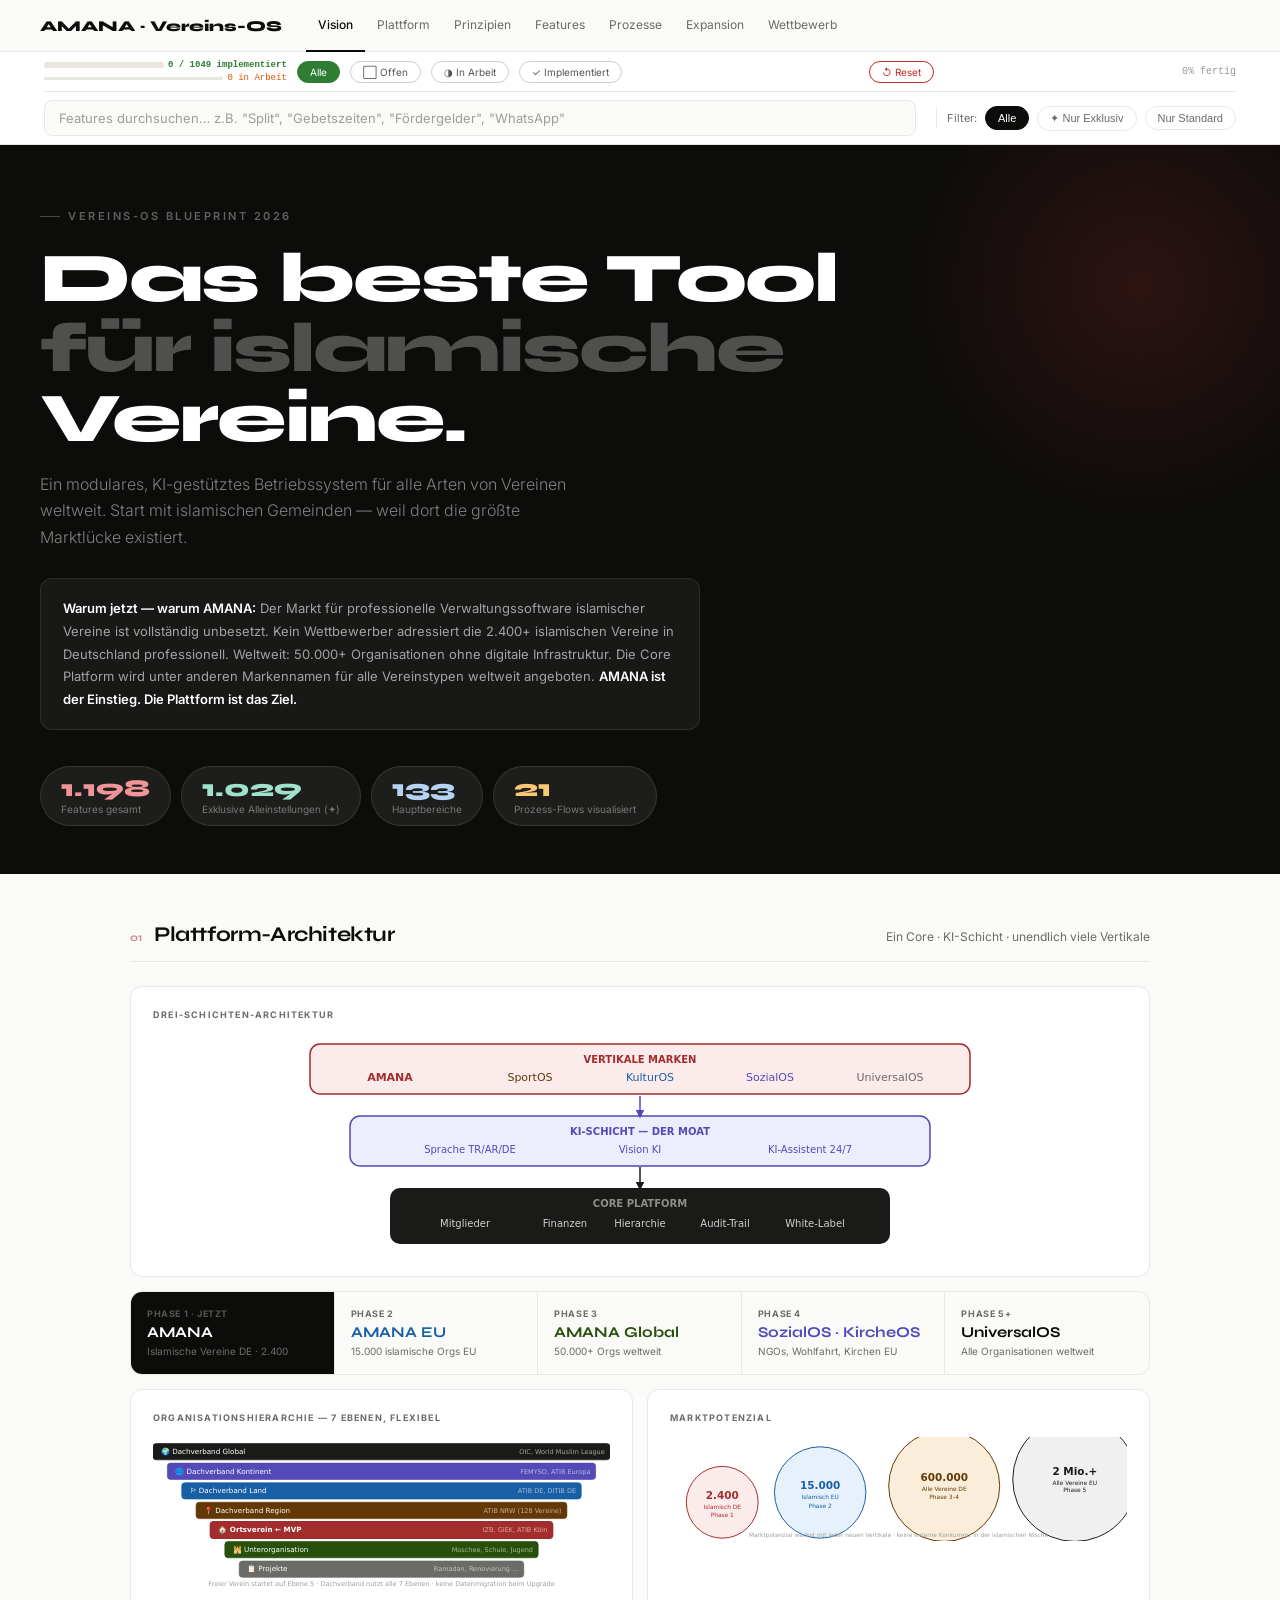
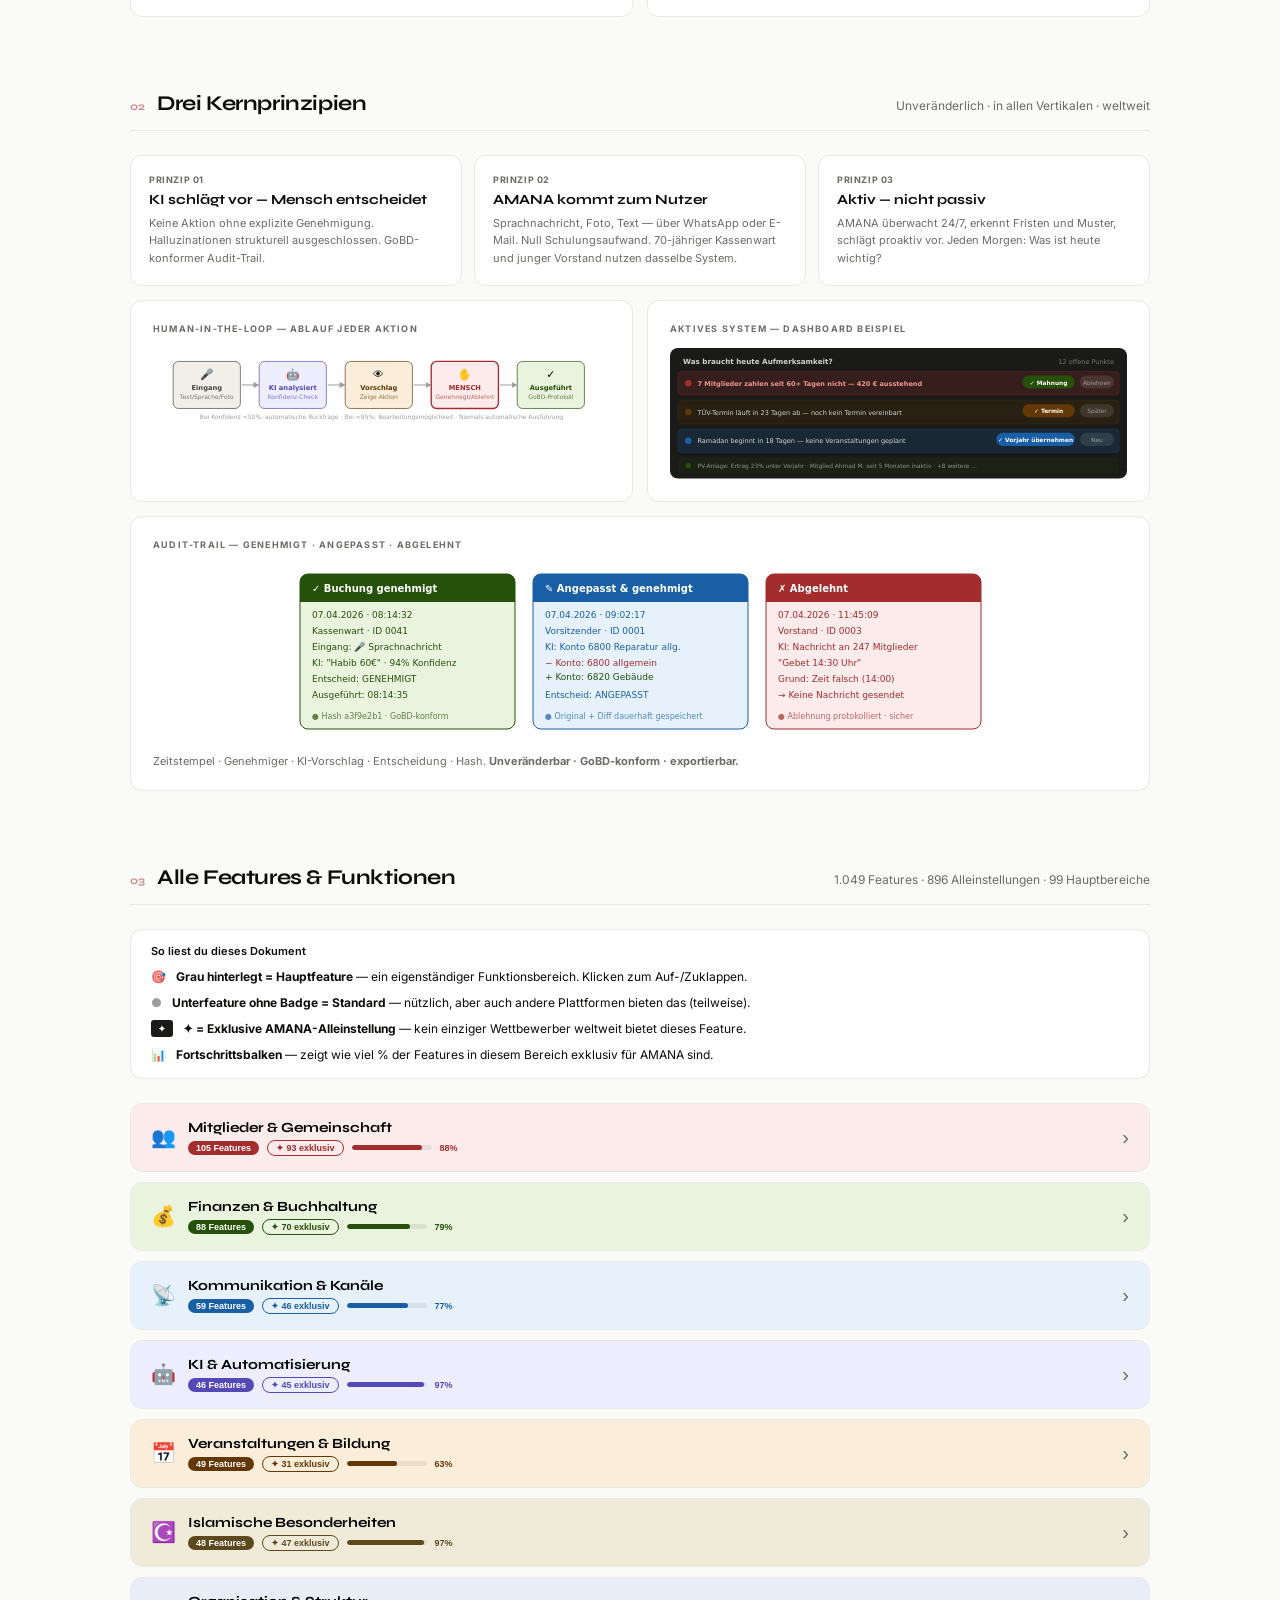
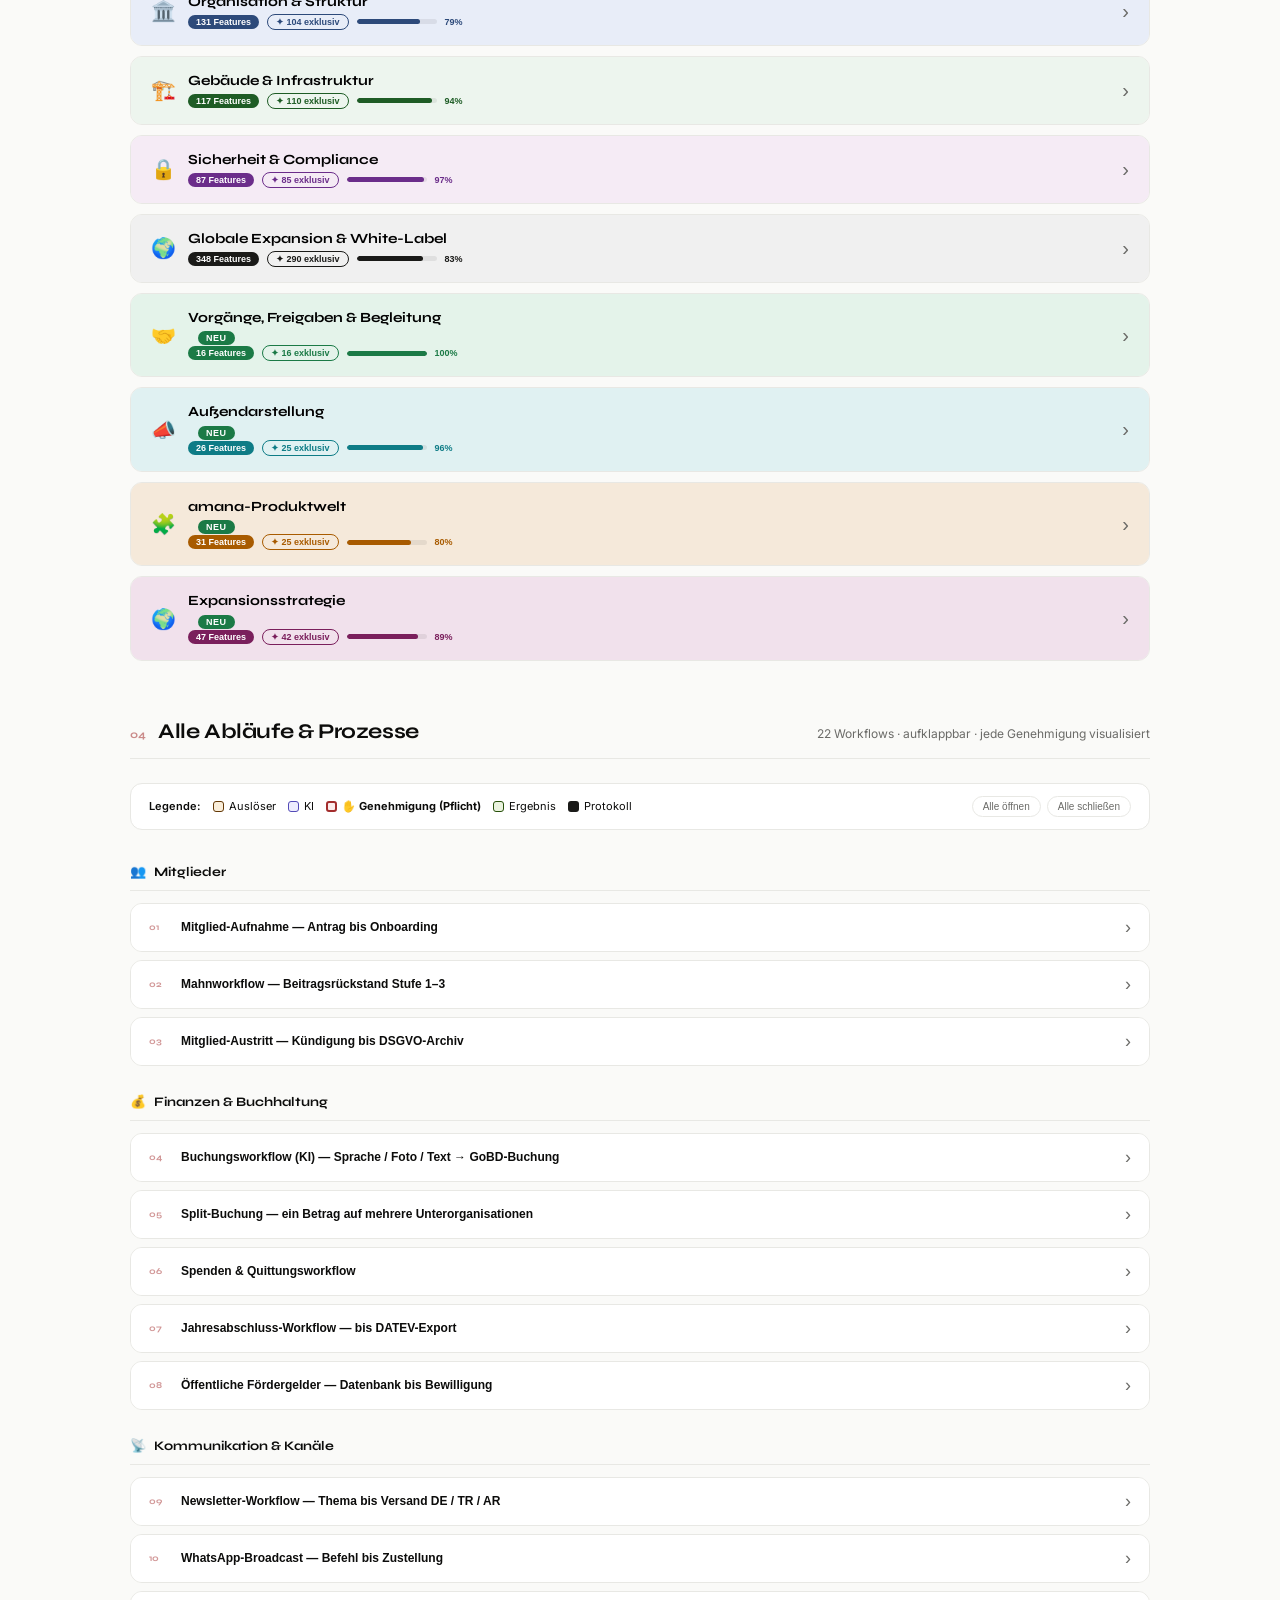
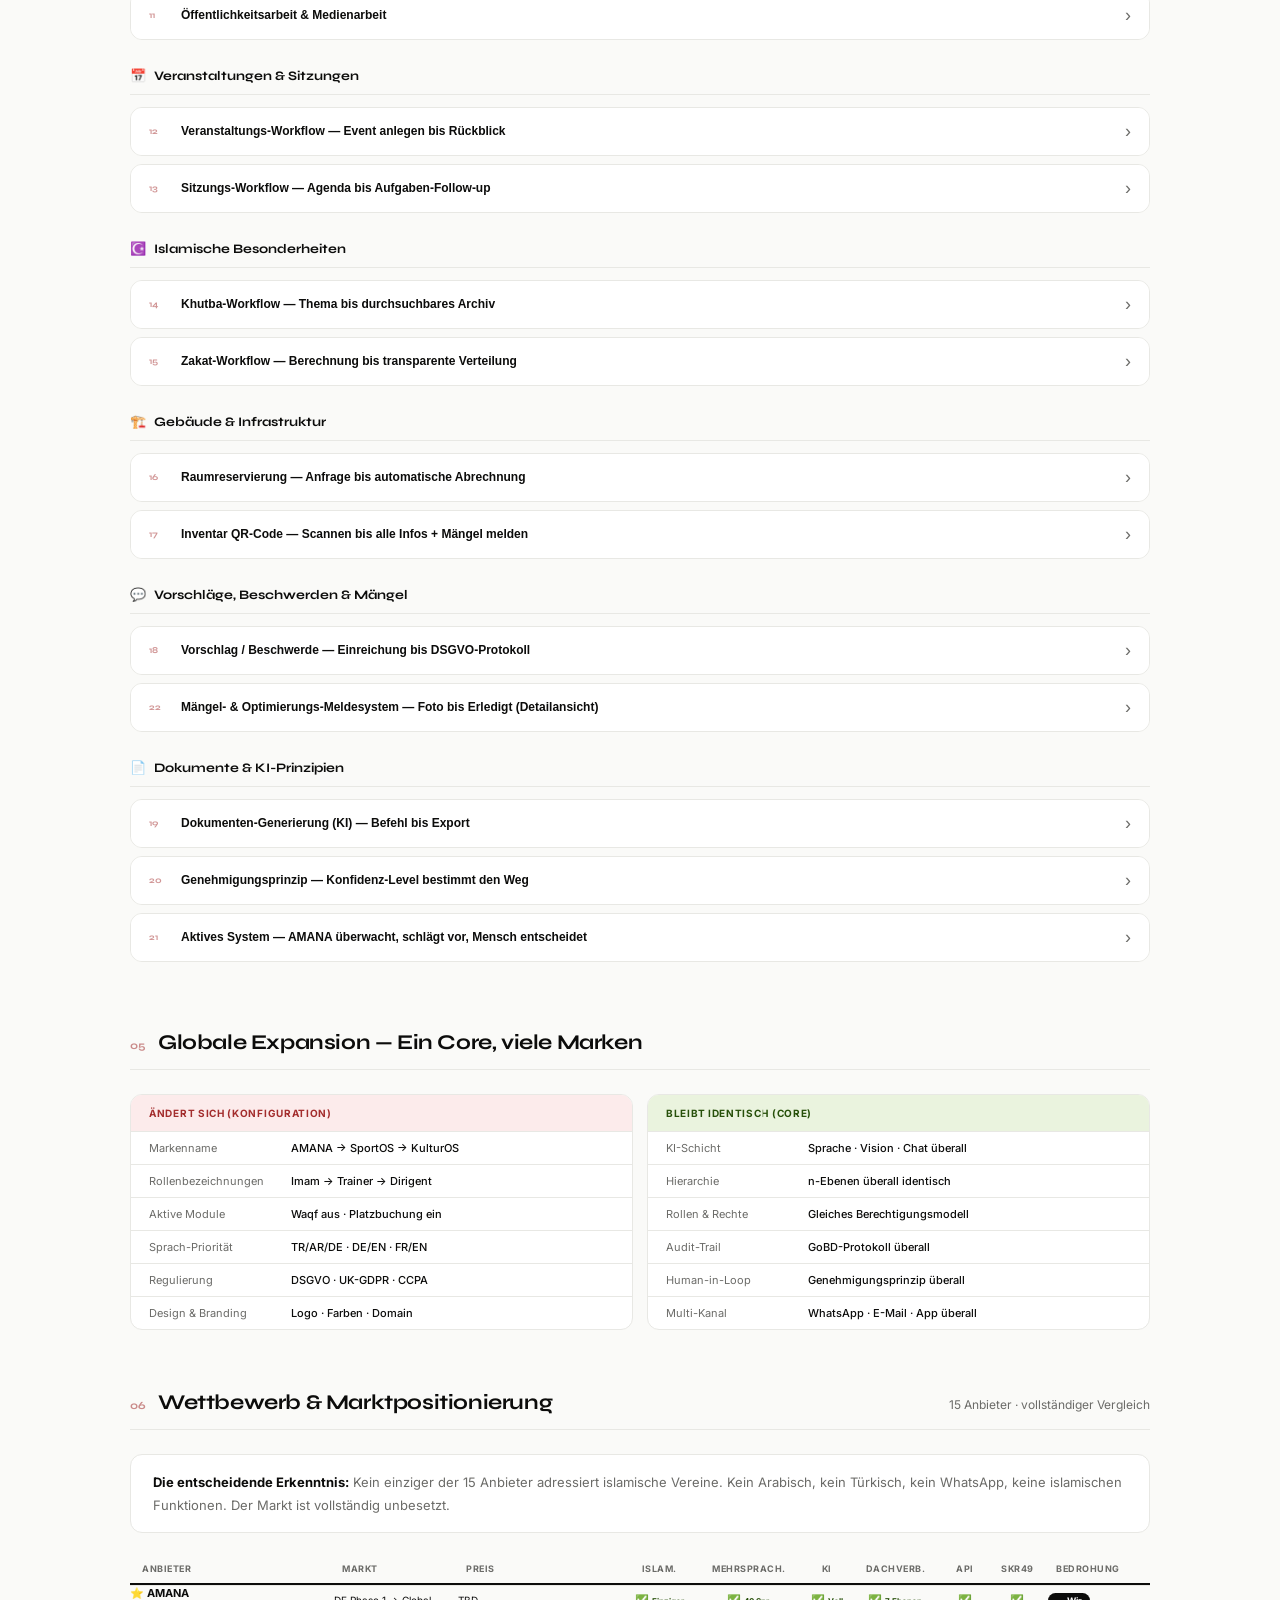
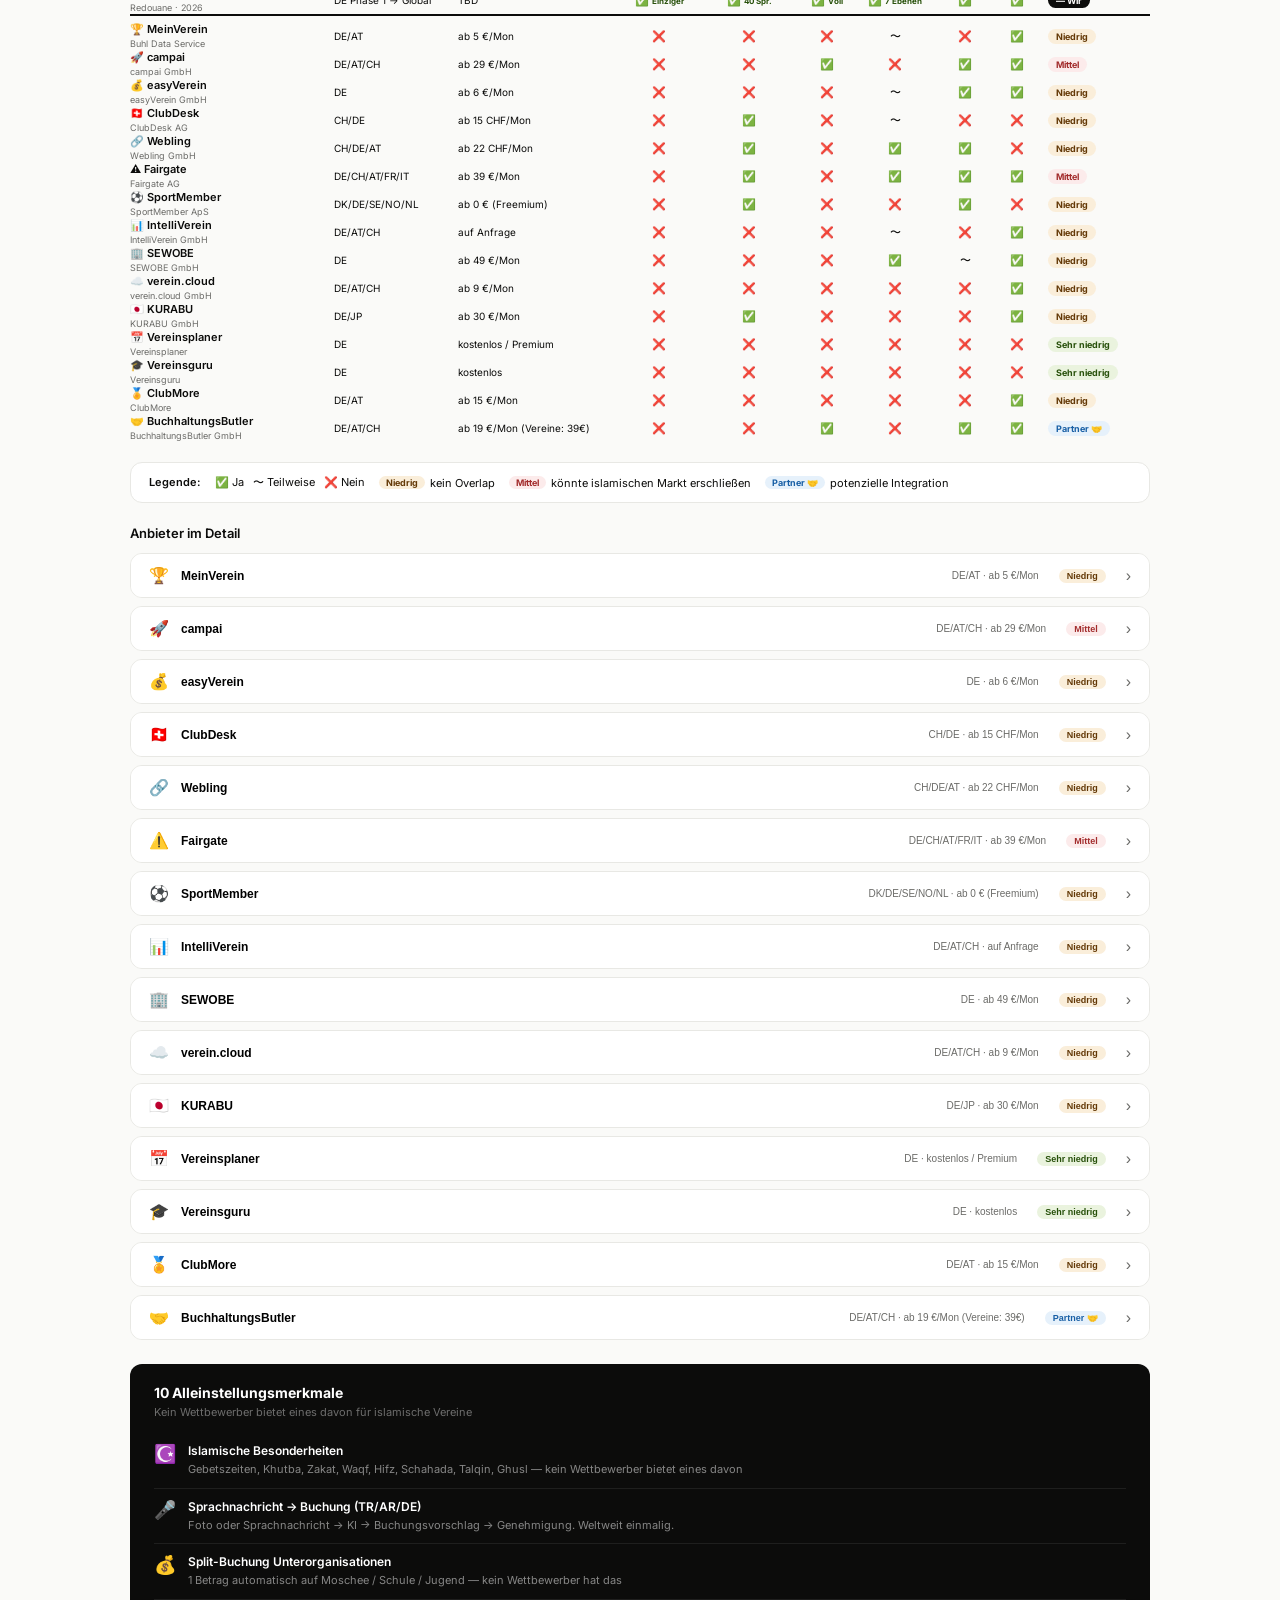
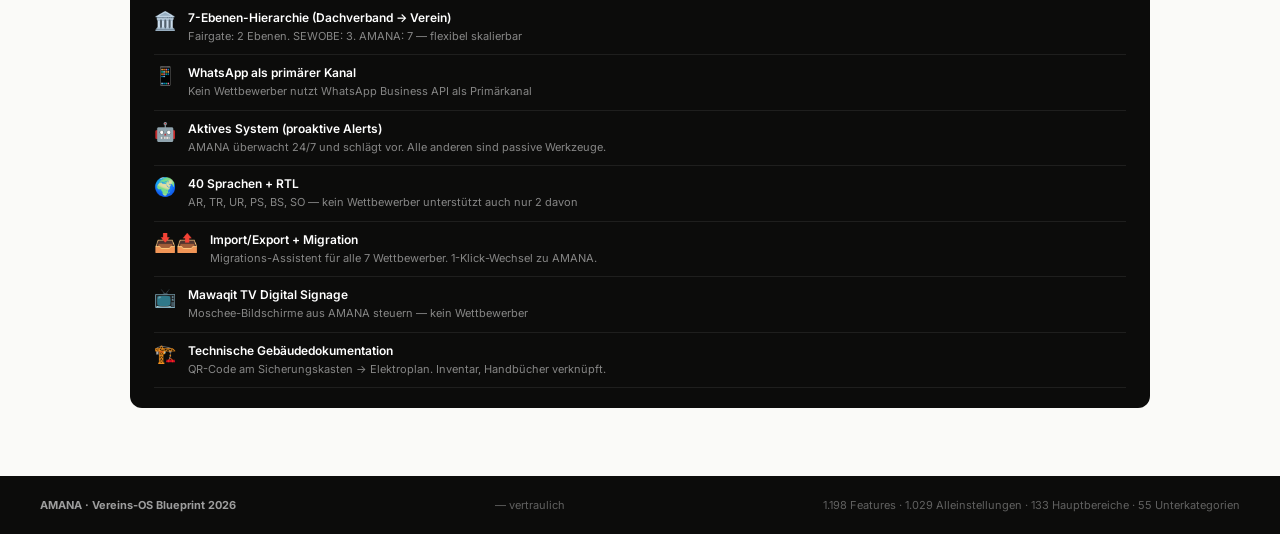
==== index.html @ 1cc7aa93 "Add files via upload" ====
<!DOCTYPE html>
<html lang="de">
<head>
<meta charset="UTF-8">
<meta name="viewport" content="width=device-width,initial-scale=1">
<title>Vereins-OS Blueprint 2026 — AMANA</title>
<link href="https://fonts.googleapis.com/css2?family=Syne:wght@600;700;800&family=Inter:wght@300;400;500;600&display=swap" rel="stylesheet">
<style>
*{box-sizing:border-box;margin:0;padding:0;}
:root{--black:#0C0C0B;--off:#FAFAF8;--border:#E8E8E4;--gray:#6B6B68;--r:12px;}
body{font-family:'Inter',sans-serif;background:var(--off);color:var(--black);}
nav{position:sticky;top:0;z-index:99;background:rgba(250,250,248,.94);backdrop-filter:blur(12px);border-bottom:1px solid var(--border);display:flex;align-items:center;padding:0 40px;height:52px;}
.nav-logo{font-family:'Syne',sans-serif;font-size:15px;font-weight:800;margin-right:24px;white-space:nowrap;}
.nav-links{display:flex;overflow-x:auto;}
.nav-a{font-size:12px;color:var(--gray);padding:0 12px;height:52px;display:flex;align-items:center;border-bottom:2px solid transparent;text-decoration:none;transition:.15s;white-space:nowrap;}
.nav-a:hover{color:var(--black);}
.nav-a.on{color:var(--black);border-color:var(--black);font-weight:500;}
.hero{background:var(--black);color:#fff;padding:64px 40px 48px;position:relative;overflow:hidden;}
.hero::after{content:'';position:absolute;top:-100px;right:-100px;width:480px;height:480px;border-radius:50%;background:radial-gradient(circle,rgba(163,45,45,.22) 0%,transparent 70%);pointer-events:none;}
.hero-tag{font-size:11px;font-weight:600;letter-spacing:2.5px;text-transform:uppercase;color:rgba(255,255,255,.35);margin-bottom:20px;display:flex;align-items:center;gap:8px;}
.hero-tag::before{content:'';width:20px;height:1px;background:rgba(255,255,255,.25);}
h1{font-family:'Syne',sans-serif;font-size:clamp(38px,6vw,70px);font-weight:800;line-height:1.0;letter-spacing:-2px;margin-bottom:18px;}
h1 .dim{color:rgba(255,255,255,.28);}
.hero-lead{font-size:16px;color:rgba(255,255,255,.48);max-width:540px;line-height:1.65;font-weight:300;margin-bottom:28px;}
.hero-box{background:rgba(255,255,255,.05);border:1px solid rgba(255,255,255,.09);border-radius:var(--r);padding:18px 22px;max-width:660px;font-size:13px;color:rgba(255,255,255,.6);line-height:1.75;margin-bottom:36px;}
.hero-box strong{color:#fff;font-weight:600;}
.kpis{display:flex;gap:10px;flex-wrap:wrap;}
.kpi{background:rgba(255,255,255,.07);border:1px solid rgba(255,255,255,.1);border-radius:40px;padding:10px 20px;}
.kpi-n{font-family:'Syne',sans-serif;font-size:24px;font-weight:800;line-height:1;}
.kpi-l{font-size:10px;color:rgba(255,255,255,.4);margin-top:2px;}
/* SEARCH */
.search-wrap{display:none;}
.search-input{flex:1;min-width:240px;padding:9px 14px;border:1px solid var(--border);border-radius:8px;font-size:13px;font-family:'Inter',sans-serif;outline:none;transition:border-color .15s;background:var(--off);}
.search-input:focus{border-color:var(--black);}
.search-input::placeholder{color:#9D9D9A;}
.search-clear{font-size:12px;color:var(--gray);cursor:pointer;padding:5px 10px;border-radius:6px;border:1px solid var(--border);background:#fff;display:none;white-space:nowrap;}
.search-count{font-size:11px;color:var(--gray);white-space:nowrap;}
/* FILTER */
.filter-bar{display:flex;align-items:center;gap:8px;flex-wrap:wrap;}
.filter-sep{width:1px;height:20px;background:var(--border);}
.filter-btn{font-size:11px;font-weight:500;padding:5px 12px;border-radius:20px;border:1px solid var(--border);background:#fff;color:var(--gray);cursor:pointer;transition:.15s;white-space:nowrap;}
.filter-btn:hover,.filter-btn.on{background:var(--black);color:#fff;border-color:var(--black);}
/* SEARCH RESULTS */
.search-results{display:none;padding:12px 40px 20px;}
.sr-item{display:flex;align-items:flex-start;gap:10px;padding:10px 14px;border-radius:8px;background:#fff;border:1px solid var(--border);margin-bottom:6px;cursor:pointer;}
.sr-item:hover{border-color:var(--black);}
.sr-area{font-size:9px;font-weight:700;padding:2px 7px;border-radius:3px;color:#fff;flex-shrink:0;margin-top:1px;white-space:nowrap;}
.sr-main{font-size:10px;color:var(--gray);flex-shrink:0;margin-top:2px;white-space:nowrap;padding:0 4px;}
.sr-feat{font-size:12px;color:var(--black);flex:1;line-height:1.4;}
.sr-hi{font-size:9px;font-weight:700;padding:1px 6px;border-radius:3px;background:#1A1A18;color:#fff;flex-shrink:0;white-space:nowrap;}
.sr-feat mark{background:#FAEEDA;color:#633806;padding:1px 2px;border-radius:2px;}
.no-results{font-size:13px;color:var(--gray);padding:24px;text-align:center;background:#fff;border-radius:8px;border:1px solid var(--border);}
.wrap{max-width:1100px;margin:0 auto;padding:0 40px;}
.sec{padding:48px 0 12px;}
.sec-head{display:flex;align-items:baseline;gap:12px;margin-bottom:24px;padding-bottom:14px;border-bottom:1px solid var(--border);}
.sec-num{font-family:'Syne',sans-serif;font-size:11px;font-weight:700;color:rgba(163,45,45,.55);}
.sec-title{font-family:'Syne',sans-serif;font-size:21px;font-weight:700;letter-spacing:-.4px;}
.sec-sub{font-size:12px;color:var(--gray);margin-left:auto;}
.viz{background:#fff;border:1px solid var(--border);border-radius:var(--r);padding:22px;margin-bottom:14px;}
.viz-lbl{font-size:9px;font-weight:700;text-transform:uppercase;letter-spacing:1.2px;color:var(--gray);margin-bottom:14px;}
.viz-2{display:grid;grid-template-columns:1fr 1fr;gap:14px;}
.phases{display:grid;grid-template-columns:repeat(5,1fr);border:1px solid var(--border);border-radius:var(--r);overflow:hidden;margin-bottom:14px;}
.ph{padding:16px;border-right:1px solid var(--border);}
.ph:last-child{border-right:none;}
.ph-tag{font-size:9px;font-weight:700;text-transform:uppercase;letter-spacing:.6px;color:var(--gray);margin-bottom:4px;}
.ph-brand{font-family:'Syne',sans-serif;font-size:15px;font-weight:700;margin-bottom:3px;}
.ph-desc{font-size:10px;color:var(--gray);line-height:1.4;}
.ph.act{background:var(--black);}
.ph.act .ph-tag{color:rgba(255,255,255,.3);}
.ph.act .ph-brand{color:#fff;}
.ph.act .ph-desc{color:rgba(255,255,255,.4);}
.pcards{display:grid;grid-template-columns:repeat(3,1fr);gap:12px;margin-bottom:14px;}
.pcard{background:#fff;border:1px solid var(--border);border-radius:var(--r);padding:18px;}
.pc-n{font-size:9px;font-weight:700;text-transform:uppercase;letter-spacing:.6px;color:var(--gray);margin-bottom:6px;}
.pc-t{font-family:'Syne',sans-serif;font-size:14px;font-weight:700;margin-bottom:7px;}
.pc-b{font-size:11px;color:var(--gray);line-height:1.6;}
/* FEATURE AREAS */
.feat-legend-box{background:#fff;border:1px solid var(--border);border-radius:var(--r);padding:14px 20px;margin-bottom:12px;}
.fleg-title{font-size:11px;font-weight:600;margin-bottom:10px;}
.fleg-items{display:flex;flex-direction:column;gap:8px;}
.fleg-item{display:flex;align-items:flex-start;gap:10px;font-size:12px;line-height:1.5;}
.area{border:1px solid var(--border);border-radius:var(--r);margin-bottom:10px;overflow:hidden;}
.area-hd{width:100%;border:none;background:var(--bg,#F8F8F6);cursor:pointer;display:flex;align-items:center;gap:12px;padding:15px 20px;text-align:left;transition:filter .15s;}
.area-hd:hover{filter:brightness(.97);}
.area-ico{font-size:20px;flex-shrink:0;}
.area-meta{flex:1;}
.area-name{font-family:'Syne',sans-serif;font-size:14px;font-weight:700;display:block;margin-bottom:4px;}
.area-stats{display:flex;align-items:center;gap:8px;flex-wrap:wrap;}
.a-cnt{font-size:9px;font-weight:700;padding:2px 8px;border-radius:20px;color:#fff;}
.a-hi{font-size:9px;font-weight:600;padding:2px 8px;border-radius:20px;border:1px solid;}
.a-bar{width:80px;height:5px;background:rgba(0,0,0,.07);border-radius:3px;overflow:hidden;}
.a-fill{height:100%;border-radius:3px;display:block;}
.a-pct{font-size:9px;font-weight:600;}
.area-arr{font-size:20px;color:var(--gray);transition:transform .25s;flex-shrink:0;}
.area-arr.open{transform:rotate(90deg);}
.area-body{border-top:1px solid var(--border);}
.main-feat{border-bottom:1px solid var(--border);}
.main-feat:last-child{border-bottom:none;}
.mf-hd{width:100%;border:none;background:#fff;cursor:pointer;display:flex;align-items:center;gap:10px;padding:11px 20px 11px 28px;text-align:left;transition:background .12s;}
.mf-hd:hover{background:#FAFAF8;}
.mf-name{font-size:12px;font-weight:600;color:var(--black);flex:1;line-height:1.4;}
.mf-stats{display:flex;align-items:center;gap:6px;flex-shrink:0;}
.mf-count{font-size:10px;color:var(--gray);}
.mf-hi{font-size:10px;font-weight:600;}
.mf-arr{font-size:16px;color:var(--gray);transition:transform .2s;flex-shrink:0;font-weight:300;}
.mf-arr.open{transform:rotate(90deg);}
.mf-body{background:#FAFAF8;border-top:1px solid var(--border);}
.sf-list{list-style:none;}
.sf-item{display:flex;align-items:flex-start;gap:8px;padding:8px 20px 8px 48px;border-bottom:1px solid var(--border);font-size:11px;line-height:1.45;}
.sf-item:last-child{border-bottom:none;}
.sf-item:hover{background:#F5F5F2;}
.sf-badge{font-size:8px;font-weight:700;padding:2px 6px;border-radius:3px;color:#fff;flex-shrink:0;margin-top:1px;white-space:nowrap;}
.sf-dot{width:6px;height:6px;border-radius:50%;flex-shrink:0;margin-top:4px;opacity:.35;}
.sf-name{flex:1;}
/* HIGHLIGHT */
.sf-item.search-hl{background:#FAEEDA;}
.area.search-hl{outline:2px solid #A32D2D;outline-offset:-1px;}
.exp-grid{display:grid;grid-template-columns:1fr 1fr;gap:14px;}
.exp-card{background:#fff;border:1px solid var(--border);border-radius:var(--r);overflow:hidden;}
.exp-hd{padding:12px 18px;font-size:10px;font-weight:700;text-transform:uppercase;letter-spacing:.7px;border-bottom:1px solid var(--border);}
.exp-row{display:flex;gap:12px;padding:9px 18px;border-bottom:1px solid var(--border);font-size:11px;}
.exp-row:last-child{border-bottom:none;}
.exp-k{color:var(--gray);width:130px;flex-shrink:0;}
.exp-v{color:var(--black);font-weight:500;}
footer{background:var(--black);color:rgba(255,255,255,.35);padding:22px 40px;display:flex;justify-content:space-between;align-items:center;font-size:11px;margin-top:56px;}
footer strong{color:rgba(255,255,255,.6);}
@media(max-width:900px){
  nav,.wrap,footer{padding-left:16px;padding-right:16px;}
  .hero{padding:48px 16px 36px;}
  .viz-2,.pcards,.exp-grid{grid-template-columns:1fr;}
  .phases{grid-template-columns:1fr 1fr;}
  #tracker-bar{padding:8px 16px 0;}
  .search-results{padding:10px 16px 16px;}
  h1{font-size:36px;}
  .sf-item{padding-left:14px;}
  footer{flex-direction:column;gap:6px;text-align:center;}
}

/* ── FLOW CARDS (aufklappbar) ─────────────────────────────────────────────── */
.flow-cat{font-family:'Syne',sans-serif;font-size:13px;font-weight:700;
  padding:20px 0 10px;border-bottom:1px solid var(--border);margin-bottom:12px;
  display:flex;align-items:center;gap:8px;color:var(--black);}
.flow-cat:first-of-type{padding-top:8px;}
.flow-card{border:1px solid var(--border);border-radius:var(--r);margin-bottom:8px;overflow:hidden;}
.flow-hd{width:100%;border:none;background:#fff;cursor:pointer;display:flex;
  align-items:center;gap:12px;padding:13px 18px;text-align:left;transition:background .12s;}
.flow-hd:hover{background:#FAFAF8;}
.flow-num{font-size:9px;font-weight:700;font-family:'Syne',sans-serif;color:rgba(163,45,45,.5);
  flex-shrink:0;width:20px;}
.flow-title{font-size:12px;font-weight:600;color:var(--black);flex:1;line-height:1.4;}
.flow-arr{font-size:18px;color:var(--gray);transition:transform .22s;flex-shrink:0;}
.flow-arr.open{transform:rotate(90deg);}
.flow-body{padding:16px 18px 14px;border-top:1px solid var(--border);background:#FAFAF8;
  overflow-x:auto;}

/* Mängel-Sektion Viz aufklappbar */
.maengel-viz{border:1px solid var(--border);border-radius:var(--r);margin-bottom:8px;overflow:hidden;}
.maengel-viz-hd{width:100%;border:none;background:#fff;cursor:pointer;display:flex;align-items:center;
  gap:12px;padding:13px 18px;text-align:left;transition:background .12s;}
.maengel-viz-hd:hover{background:#FAFAF8;}
.maengel-viz-title{font-size:12px;font-weight:600;flex:1;}
.maengel-viz-arr{font-size:18px;color:var(--gray);transition:transform .22s;}
.maengel-viz-arr.open{transform:rotate(90deg);}
.maengel-viz-body{padding:16px 18px 14px;border-top:1px solid var(--border);background:#FAFAF8;}

.ca{display:inline-block;transition:transform .2s;cursor:pointer;font-size:16px;color:var(--gray);user-select:none;}
.ca.open{transform:rotate(90deg);}

/* ══ IMPLEMENTIERUNGS-TRACKER ══════════════════════════════════════════════ */
/* 3 Zustände: offen · in-arbeit · implementiert */
.impl-chk{
  width:18px;height:18px;border-radius:4px;border:1.5px solid #D0CEC7;
  background:#fff;cursor:pointer;flex-shrink:0;margin-top:1px;
  display:flex;align-items:center;justify-content:center;
  font-size:10px;font-weight:700;line-height:1;transition:.15s;padding:0;
  color:transparent;
}
.impl-chk:hover{border-color:#888;transform:scale(1.1);}

/* Zustand: in-arbeit (🔄 orange) */
.sf-item.wip .impl-chk{background:#F57C00;border-color:#F57C00;color:#fff;}
.sf-item.wip .impl-chk::after{content:'◑';}
.sf-item.wip{background:#FFF8F0 !important;}
.sf-item.wip .sf-name{color:#E65100;}

/* Zustand: implementiert (✓ grün) */
.sf-item.done .impl-chk{background:#2E7D32;border-color:#2E7D32;color:#fff;}
.sf-item.done .impl-chk::after{content:'✓';}
.sf-item.done{background:#F1FAF1 !important;}
.sf-item.done .sf-name{color:#2E7D32;}

/* Fortschritt im Hauptbereich-Header */
.mf-impl-bar{
  display:flex;align-items:center;gap:5px;flex-shrink:0;
  margin-right:6px;
}
.mf-impl-pct{
  font-size:9px;font-weight:700;font-family:monospace;
  color:#2E7D32;min-width:32px;text-align:right;
}
.mf-impl-track{
  width:40px;height:4px;border-radius:2px;
  background:#E0E0E0;overflow:hidden;
}
.mf-impl-fill{height:100%;background:#2E7D32;border-radius:2px;transition:width .3s;}

/* Globale Tracker-Controls */
#tracker-bar{
  position:sticky;top:52px;z-index:97;
  background:#fff;border-bottom:1px solid #E8E6DF;
  padding:8px 44px 0;display:flex;flex-direction:column;gap:0;
}
#tracker-bar-row1{display:flex;align-items:center;gap:10px;flex-wrap:wrap;padding-bottom:8px;}
#tracker-bar-row2{border-top:1px solid var(--border);padding:8px 0;display:flex;align-items:center;gap:10px;flex-wrap:wrap;}
#tracker-prog-wrap{flex:1;min-width:120px;max-width:200px;
  height:6px;background:#E8E6DF;border-radius:3px;overflow:hidden;}
#tracker-prog-fill{height:100%;background:#2E7D32;border-radius:3px;transition:width .4s;}
#tracker-label{font-size:10px;font-family:monospace;color:#2E7D32;font-weight:700;white-space:nowrap;}
.tr-btn{
  font-size:10px;padding:4px 12px;border-radius:20px;
  border:1px solid #D0CEC7;background:#fff;cursor:pointer;
  color:#555;transition:.12s;font-family:inherit;
}
.tr-btn:hover{background:#2E7D32;color:#fff;border-color:#2E7D32;}
.tr-btn.active{background:#2E7D32;color:#fff;border-color:#2E7D32;}
#tracker-total{font-size:10px;color:#999;font-family:monospace;margin-left:auto;}

</style>
<style>.nf-new{display:inline-block;font-size:8px;font-weight:700;letter-spacing:.5px;background:#1B7A46;color:#fff;border-radius:20px;padding:1px 6px;margin-left:8px;vertical-align:middle;}.nf-new-area{margin-left:10px;font-size:9px;padding:2px 8px;}</style><style>.subcat{margin:0 0 10px;border:1px solid var(--border);border-radius:10px;overflow:hidden;background:#fff;}.sc-hd{display:flex;align-items:center;gap:10px;width:100%;text-align:left;padding:12px 16px;background:#F1F1EE;border:none;border-bottom:1px solid var(--border);cursor:pointer;font-family:'Syne',sans-serif;font-weight:700;font-size:13.5px;color:#1A1A18;}.sc-hd:hover{background:#EAEAE6;}.sc-name{flex:1;letter-spacing:-.2px;}.sc-count{font-size:11px;color:var(--gray);font-weight:600;font-family:'Inter',sans-serif;}.sc-arr{transition:transform .2s;color:var(--gray);font-size:15px;}.sc-arr.open{transform:rotate(90deg);}.sc-body{padding:10px 12px;background:#FBFBF9;}</style></head>
<body>

<nav>
  <span class="nav-logo">AMANA · Vereins-OS</span>
  <div class="nav-links">
    <a class="nav-a on" href="#vision">Vision</a>
    <a class="nav-a" href="#plattform">Plattform</a>
    <a class="nav-a" href="#prinzipien">Prinzipien</a>
    <a class="nav-a" href="#features">Features</a>
    <a class="nav-a" href="#prozesse">Prozesse</a>
    <a class="nav-a" href="#expansion">Expansion</a><a class="nav-a" href="#wettbewerb">Wettbewerb</a>
  </div>
</nav>

<div id="tracker-bar">
  <div id="tracker-bar-row1">
    <div style="display:flex;flex-direction:column;gap:3px;flex-shrink:0;min-width:180px;">
      <div style="display:flex;gap:4px;align-items:center;">
        <div id="tracker-prog-wrap" style="flex:1"><div id="tracker-prog-fill" style="width:0%"></div></div>
        <span id="tracker-label" style="font-size:9px;font-family:monospace;color:#2E7D32;font-weight:700;white-space:nowrap;">0 / 1049</span>
      </div>
      <div style="display:flex;gap:4px;align-items:center;">
        <div id="tracker-wip-wrap" style="flex:1;height:3px;background:#E8E6DF;border-radius:2px;overflow:hidden;"><div id="tracker-wip-fill" style="width:0%;height:100%;background:#F57C00;border-radius:2px;transition:width .4s;"></div></div>
        <span id="tracker-wip-label" style="font-size:9px;font-family:monospace;color:#E65100;white-space:nowrap;">0 in Arbeit</span>
      </div>
    </div>
    <button class="tr-btn active" id="btn-all"  onclick="bpSetFilter('all')">Alle</button>
    <button class="tr-btn"        id="btn-open" onclick="bpSetFilter('open')">⬜ Offen</button>
    <button class="tr-btn"        id="btn-wip"  onclick="bpSetFilter('wip')" style="--tr-active:#F57C00;">◑ In Arbeit</button>
    <button class="tr-btn"        id="btn-done" onclick="bpSetFilter('done')">✓ Implementiert</button>
    <button class="tr-btn" onclick="resetTracker()" style="border-color:#C62828;color:#C62828;margin-left:auto;">↺ Reset</button>
    <span id="tracker-total"></span>
  </div>
  <div id="tracker-bar-row2">
    <input class="search-input" id="search-input" type="text"
      placeholder='Features durchsuchen… z.B. "Split", "Gebetszeiten", "Fördergelder", "WhatsApp"'
      oninput="doSearch(this.value)">
    <button class="search-clear" id="search-clear" onclick="clearSearch()">✕ Zurücksetzen</button>
    <span class="search-count" id="search-count"></span>
    <div class="filter-sep"></div>
    <div class="filter-bar">
      <span style="font-size:11px;color:var(--gray);">Filter:</span>
      <button class="filter-btn on" onclick="setFilter('all',this)">Alle</button>
      <button class="filter-btn" onclick="setFilter('exklusiv',this)">✦ Nur Exklusiv</button>
      <button class="filter-btn" onclick="setFilter('standard',this)">Nur Standard</button>
    </div>
  </div>
</div>


<div class="hero" id="vision">
  <div class="hero-tag">Vereins-OS Blueprint 2026</div>
  <h1>Das beste Tool<br><span class="dim">für islamische</span><br>Vereine.</h1>
  <p class="hero-lead">Ein modulares, KI-gestütztes Betriebssystem für alle Arten von Vereinen weltweit. Start mit islamischen Gemeinden — weil dort die größte Marktlücke existiert.</p>
  <div class="hero-box">
    <strong>Warum jetzt — warum AMANA:</strong> Der Markt für professionelle Verwaltungssoftware islamischer Vereine ist vollständig unbesetzt. Kein Wettbewerber adressiert die 2.400+ islamischen Vereine in Deutschland professionell. Weltweit: 50.000+ Organisationen ohne digitale Infrastruktur. Die Core Platform wird unter anderen Markennamen für alle Vereinstypen weltweit angeboten. <strong>AMANA ist der Einstieg. Die Plattform ist das Ziel.</strong>
  </div>
  <div class="kpis">
    <div class="kpi"><div class="kpi-n" style="color:#F09595;">1.198</div><div class="kpi-l">Features gesamt</div></div>
    <div class="kpi"><div class="kpi-n" style="color:#9FE1CB;">1.029</div><div class="kpi-l">Exklusive Alleinstellungen (✦)</div></div>
    <div class="kpi"><div class="kpi-n" style="color:#B5D4F4;">133</div><div class="kpi-l">Hauptbereiche</div></div>
    <div class="kpi"><div class="kpi-n" style="color:#FAC775;">21</div><div class="kpi-l">Prozess-Flows visualisiert</div></div>
  </div>
</div>

<div class="wrap">
<section class="sec" id="plattform">
  <div class="sec-head"><span class="sec-num">01</span><span class="sec-title">Plattform-Architektur</span><span class="sec-sub">Ein Core · KI-Schicht · unendlich viele Vertikale</span></div>
  <div class="viz"><div class="viz-lbl">Drei-Schichten-Architektur</div><svg viewBox="0 0 700 220" xmlns="http://www.w3.org/2000/svg" style="width:100%;max-width:700px;display:block;margin:0 auto;">
  <!-- Layer 3: Vertical Brands -->
  <rect x="20" y="10" width="660" height="50" rx="10" fill="#FCEBEB" stroke="#A32D2D" stroke-width="1.5"/>
  <text x="350" y="29" text-anchor="middle" font-size="10" font-weight="700" fill="#A32D2D" font-family="system-ui">VERTIKALE MARKEN</text>
  <text x="100" y="47" text-anchor="middle" font-size="11" font-weight="600" fill="#A32D2D" font-family="system-ui">AMANA</text>
  <text x="240" y="47" text-anchor="middle" font-size="11" fill="#633806" font-family="system-ui">SportOS</text>
  <text x="360" y="47" text-anchor="middle" font-size="11" fill="#185FA5" font-family="system-ui">KulturOS</text>
  <text x="480" y="47" text-anchor="middle" font-size="11" fill="#534AB7" font-family="system-ui">SozialOS</text>
  <text x="600" y="47" text-anchor="middle" font-size="11" fill="#6B6B68" font-family="system-ui">UniversalOS</text>
  <!-- Layer 2: KI -->
  <rect x="60" y="82" width="580" height="50" rx="10" fill="#EEEDFE" stroke="#534AB7" stroke-width="1.5"/>
  <text x="350" y="101" text-anchor="middle" font-size="10" font-weight="700" fill="#534AB7" font-family="system-ui">KI-SCHICHT — DER MOAT</text>
  <text x="180" y="119" text-anchor="middle" font-size="10" fill="#534AB7" font-family="system-ui">Sprache TR/AR/DE</text>
  <text x="350" y="119" text-anchor="middle" font-size="10" fill="#534AB7" font-family="system-ui">Vision KI</text>
  <text x="520" y="119" text-anchor="middle" font-size="10" fill="#534AB7" font-family="system-ui">KI-Assistent 24/7</text>
  <!-- Layer 1: Core -->
  <rect x="100" y="154" width="500" height="56" rx="10" fill="#1A1A18"/>
  <text x="350" y="173" text-anchor="middle" font-size="10" font-weight="700" fill="rgba(255,255,255,.5)" font-family="system-ui">CORE PLATFORM</text>
  <text x="175" y="193" text-anchor="middle" font-size="10" fill="rgba(255,255,255,.8)" font-family="system-ui">Mitglieder</text>
  <text x="275" y="193" text-anchor="middle" font-size="10" fill="rgba(255,255,255,.8)" font-family="system-ui">Finanzen</text>
  <text x="350" y="193" text-anchor="middle" font-size="10" fill="rgba(255,255,255,.8)" font-family="system-ui">Hierarchie</text>
  <text x="435" y="193" text-anchor="middle" font-size="10" fill="rgba(255,255,255,.8)" font-family="system-ui">Audit-Trail</text>
  <text x="525" y="193" text-anchor="middle" font-size="10" fill="rgba(255,255,255,.8)" font-family="system-ui">White-Label</text>
  <!-- arrows -->
  <path d="M350 62 L350 80" stroke="#534AB7" stroke-width="1.5" marker-end="url(#arr)"/>
  <path d="M350 133 L350 152" stroke="#1A1A18" stroke-width="1.5" marker-end="url(#arr2)"/>
  <defs>
    <marker id="arr" markerWidth="6" markerHeight="6" refX="3" refY="3" orient="auto">
      <path d="M0,0 L6,3 L0,6 Z" fill="#534AB7"/>
    </marker>
    <marker id="arr2" markerWidth="6" markerHeight="6" refX="3" refY="3" orient="auto">
      <path d="M0,0 L6,3 L0,6 Z" fill="#1A1A18"/>
    </marker>
  </defs>
</svg></div>
  <div class="phases">
    <div class="ph act"><div class="ph-tag">Phase 1 · Jetzt</div><div class="ph-brand">AMANA</div><div class="ph-desc">Islamische Vereine DE · 2.400</div></div>
    <div class="ph"><div class="ph-tag">Phase 2</div><div class="ph-brand" style="color:#185FA5;">AMANA EU</div><div class="ph-desc">15.000 islamische Orgs EU</div></div>
    <div class="ph"><div class="ph-tag">Phase 3</div><div class="ph-brand" style="color:#27500A;">AMANA Global</div><div class="ph-desc">50.000+ Orgs weltweit</div></div>
    <div class="ph"><div class="ph-tag">Phase 4</div><div class="ph-brand" style="color:#534AB7;">SozialOS · KircheOS</div><div class="ph-desc">NGOs, Wohlfahrt, Kirchen EU</div></div>
    <div class="ph"><div class="ph-tag">Phase 5+</div><div class="ph-brand">UniversalOS</div><div class="ph-desc">Alle Organisationen weltweit</div></div>
  </div>
  <div class="viz-2">
    <div class="viz"><div class="viz-lbl">Organisationshierarchie — 7 Ebenen, flexibel</div><svg viewBox="0 0 700 240" xmlns="http://www.w3.org/2000/svg" style="width:100%;max-width:700px;display:block;margin:0 auto;">
<rect x="0" y="10" width="700" height="25" rx="5" fill="#1A1A18" stroke="#1A1A18" stroke-width="1"/>
<text x="12" y="26" font-size="11" font-weight="500" fill="#fff" font-family="system-ui">🌍 Dachverband Global</text>
<text x="692" y="26" text-anchor="end" font-size="10" fill="rgba(255,255,255,.6)" font-family="system-ui">OIC, World Muslim League</text>
<rect x="22" y="40" width="656" height="25" rx="5" fill="#534AB7" stroke="#534AB7" stroke-width="1"/>
<text x="34" y="56" font-size="11" font-weight="500" fill="#fff" font-family="system-ui">🌐 Dachverband Kontinent</text>
<text x="670" y="56" text-anchor="end" font-size="10" fill="rgba(255,255,255,.6)" font-family="system-ui">FEMYSO, ATIB Europa</text>
<rect x="44" y="70" width="612" height="25" rx="5" fill="#185FA5" stroke="#185FA5" stroke-width="1"/>
<text x="56" y="86" font-size="11" font-weight="500" fill="#fff" font-family="system-ui">🏳 Dachverband Land</text>
<text x="648" y="86" text-anchor="end" font-size="10" fill="rgba(255,255,255,.6)" font-family="system-ui">ATIB DE, DITIB DE</text>
<rect x="66" y="100" width="568" height="25" rx="5" fill="#633806" stroke="#633806" stroke-width="1"/>
<text x="78" y="116" font-size="11" font-weight="500" fill="#fff" font-family="system-ui">📍 Dachverband Region</text>
<text x="626" y="116" text-anchor="end" font-size="10" fill="rgba(255,255,255,.6)" font-family="system-ui">ATIB NRW (128 Vereine)</text>
<rect x="88" y="130" width="524" height="25" rx="5" fill="#A32D2D" stroke="#A32D2D" stroke-width="2.5"/>
<text x="100" y="146" font-size="11" font-weight="700" fill="#fff" font-family="system-ui">🏠 Ortsverein ← MVP</text>
<text x="604" y="146" text-anchor="end" font-size="10" fill="rgba(255,255,255,.6)" font-family="system-ui">IZB, GiEK, ATIB Köln</text>
<rect x="110" y="160" width="480" height="25" rx="5" fill="#27500A" stroke="#27500A" stroke-width="1"/>
<text x="122" y="176" font-size="11" font-weight="500" fill="#fff" font-family="system-ui">🕌 Unterorganisation</text>
<text x="582" y="176" text-anchor="end" font-size="10" fill="rgba(255,255,255,.6)" font-family="system-ui">Moschee, Schule, Jugend</text>
<rect x="132" y="190" width="436" height="25" rx="5" fill="#6B6B68" stroke="#6B6B68" stroke-width="1"/>
<text x="144" y="206" font-size="11" font-weight="500" fill="#fff" font-family="system-ui">📋 Projekte</text>
<text x="560" y="206" text-anchor="end" font-size="10" fill="rgba(255,255,255,.6)" font-family="system-ui">Ramadan, Renovierung …</text>

<text x="350" y="228" text-anchor="middle" font-size="10" fill="#9D9D9A" font-family="system-ui">Freier Verein startet auf Ebene 5 · Dachverband nutzt alle 7 Ebenen · keine Datenmigration beim Upgrade</text>
</svg></div>
    <div class="viz"><div class="viz-lbl">Marktpotenzial</div><svg viewBox="0 0 700 160" xmlns="http://www.w3.org/2000/svg" style="width:100%;max-width:700px;display:block;margin:0 auto;">
  <!-- Bubble 1 -->
  <circle cx="80" cy="100" r="55" fill="#FCEBEB" stroke="#A32D2D" stroke-width="1.5"/>
  <text x="80" y="95" text-anchor="middle" font-size="16" font-weight="700" fill="#A32D2D" font-family="system-ui">2.400</text>
  <text x="80" y="111" text-anchor="middle" font-size="9" fill="#A32D2D" font-family="system-ui">Islamisch DE</text>
  <text x="80" y="122" text-anchor="middle" font-size="9" fill="#A32D2D" font-family="system-ui">Phase 1</text>
  <!-- Bubble 2 -->
  <circle cx="230" cy="85" r="70" fill="#E6F1FB" stroke="#185FA5" stroke-width="1.5"/>
  <text x="230" y="79" text-anchor="middle" font-size="16" font-weight="700" fill="#185FA5" font-family="system-ui">15.000</text>
  <text x="230" y="95" text-anchor="middle" font-size="9" fill="#185FA5" font-family="system-ui">Islamisch EU</text>
  <text x="230" y="108" text-anchor="middle" font-size="9" fill="#185FA5" font-family="system-ui">Phase 2</text>
  <!-- Bubble 3 -->
  <circle cx="420" cy="75" r="85" fill="#FAEEDA" stroke="#633806" stroke-width="1.5"/>
  <text x="420" y="68" text-anchor="middle" font-size="16" font-weight="700" fill="#633806" font-family="system-ui">600.000</text>
  <text x="420" y="83" text-anchor="middle" font-size="9" fill="#633806" font-family="system-ui">Alle Vereine DE</text>
  <text x="420" y="95" text-anchor="middle" font-size="9" fill="#633806" font-family="system-ui">Phase 3–4</text>
  <!-- Bubble 4 -->
  <circle cx="620" cy="65" r="95" fill="#F0F0F0" stroke="#1A1A18" stroke-width="1.5"/>
  <text x="620" y="58" text-anchor="middle" font-size="16" font-weight="700" fill="#1A1A18" font-family="system-ui">2 Mio.+</text>
  <text x="620" y="73" text-anchor="middle" font-size="9" fill="#1A1A18" font-family="system-ui">Alle Vereine EU</text>
  <text x="620" y="85" text-anchor="middle" font-size="9" fill="#1A1A18" font-family="system-ui">Phase 5</text>
  <!-- label -->
  <text x="350" y="153" text-anchor="middle" font-size="9" fill="#9D9D9A" font-family="system-ui">Marktpotenzial wächst mit jeder neuen Vertikale · keine externe Konkurrenz in der islamischen Nische</text>
</svg></div>
  </div>
</section>

<section class="sec" id="prinzipien">
  <div class="sec-head"><span class="sec-num">02</span><span class="sec-title">Drei Kernprinzipien</span><span class="sec-sub">Unveränderlich · in allen Vertikalen · weltweit</span></div>
  <div class="pcards">
    <div class="pcard"><div class="pc-n">Prinzip 01</div><div class="pc-t">KI schlägt vor — Mensch entscheidet</div><div class="pc-b">Keine Aktion ohne explizite Genehmigung. Halluzinationen strukturell ausgeschlossen. GoBD-konformer Audit-Trail.</div></div>
    <div class="pcard"><div class="pc-n">Prinzip 02</div><div class="pc-t">AMANA kommt zum Nutzer</div><div class="pc-b">Sprachnachricht, Foto, Text — über WhatsApp oder E-Mail. Null Schulungsaufwand. 70-jähriger Kassenwart und junger Vorstand nutzen dasselbe System.</div></div>
    <div class="pcard"><div class="pc-n">Prinzip 03</div><div class="pc-t">Aktiv — nicht passiv</div><div class="pc-b">AMANA überwacht 24/7, erkennt Fristen und Muster, schlägt proaktiv vor. Jeden Morgen: Was ist heute wichtig?</div></div>
  </div>
  <div class="viz-2">
    <div class="viz"><div class="viz-lbl">Human-in-the-Loop — Ablauf jeder Aktion</div><svg viewBox="0 0 680 110" xmlns="http://www.w3.org/2000/svg" style="width:100%;max-width:680px;display:block;margin:0 auto;">
<rect x="30" y="20" width="100" height="70" rx="8" fill="#F1EFE8" stroke="#444" stroke-width="1"/>
<text x="80" y="44" text-anchor="middle" font-size="16" font-family="system-ui">🎤</text>
<text x="80" y="62" text-anchor="middle" font-size="10" font-weight="700" fill="#444" font-family="system-ui">Eingang</text>
<text x="80" y="76" text-anchor="middle" font-size="9" fill="#444" font-family="system-ui" opacity=".7">Text/Sprache/Foto</text>
<path d="M132 55 L154 55" stroke="#9D9D9A" stroke-width="1.5" marker-end="url(#fa)"/>
<rect x="158" y="20" width="100" height="70" rx="8" fill="#EEEDFE" stroke="#534AB7" stroke-width="1"/>
<text x="208" y="44" text-anchor="middle" font-size="16" font-family="system-ui">🤖</text>
<text x="208" y="62" text-anchor="middle" font-size="10" font-weight="700" fill="#534AB7" font-family="system-ui">KI analysiert</text>
<text x="208" y="76" text-anchor="middle" font-size="9" fill="#534AB7" font-family="system-ui" opacity=".7">Konfidenz-Check</text>
<path d="M260 55 L282 55" stroke="#9D9D9A" stroke-width="1.5" marker-end="url(#fa)"/>
<rect x="286" y="20" width="100" height="70" rx="8" fill="#FAEEDA" stroke="#633806" stroke-width="1"/>
<text x="336" y="44" text-anchor="middle" font-size="16" font-family="system-ui">👁</text>
<text x="336" y="62" text-anchor="middle" font-size="10" font-weight="700" fill="#633806" font-family="system-ui">Vorschlag</text>
<text x="336" y="76" text-anchor="middle" font-size="9" fill="#633806" font-family="system-ui" opacity=".7">Zeige Aktion</text>
<path d="M388 55 L410 55" stroke="#9D9D9A" stroke-width="1.5" marker-end="url(#fa)"/>
<rect x="414" y="20" width="100" height="70" rx="8" fill="#FCEBEB" stroke="#A32D2D" stroke-width="2"/>
<text x="464" y="44" text-anchor="middle" font-size="16" font-family="system-ui">✋</text>
<text x="464" y="62" text-anchor="middle" font-size="10" font-weight="700" fill="#A32D2D" font-family="system-ui">MENSCH</text>
<text x="464" y="76" text-anchor="middle" font-size="9" fill="#A32D2D" font-family="system-ui" opacity=".7">Genehmigt/Ablehnt</text>
<path d="M516 55 L538 55" stroke="#9D9D9A" stroke-width="1.5" marker-end="url(#fa)"/>
<rect x="542" y="20" width="100" height="70" rx="8" fill="#EAF3DE" stroke="#27500A" stroke-width="1"/>
<text x="592" y="44" text-anchor="middle" font-size="16" font-family="system-ui">✓</text>
<text x="592" y="62" text-anchor="middle" font-size="10" font-weight="700" fill="#27500A" font-family="system-ui">Ausgeführt</text>
<text x="592" y="76" text-anchor="middle" font-size="9" fill="#27500A" font-family="system-ui" opacity=".7">GoBD-Protokoll</text>

<defs><marker id="fa" markerWidth="6" markerHeight="6" refX="3" refY="3" orient="auto"><path d="M0,0 L6,3 L0,6 Z" fill="#9D9D9A"/></marker></defs>
<text x="340" y="105" text-anchor="middle" font-size="9" fill="#9D9D9A" font-family="system-ui">Bei Konfidenz &lt;50%: automatische Rückfrage · Bei &lt;95%: Bearbeitungsmöglichkeit · Niemals automatische Ausführung</text>
</svg></div>
    <div class="viz"><div class="viz-lbl">Aktives System — Dashboard Beispiel</div><svg viewBox="0 0 700 200" xmlns="http://www.w3.org/2000/svg" style="width:100%;max-width:700px;display:block;margin:0 auto;">
  <rect x="0" y="0" width="700" height="200" rx="12" fill="#1A1A18"/>
  <text x="20" y="25" font-size="11" font-weight="700" fill="rgba(255,255,255,.8)" font-family="system-ui">Was braucht heute Aufmerksamkeit?</text>
  <text x="680" y="25" text-anchor="end" font-size="10" fill="rgba(255,255,255,.4)" font-family="system-ui">12 offene Punkte</text>
  <!-- Row 1 -->
  <rect x="12" y="36" width="676" height="36" rx="6" fill="rgba(163,45,45,.2)" stroke="rgba(163,45,45,.4)" stroke-width="1"/>
  <circle cx="28" cy="54" r="5" fill="#A32D2D"/>
  <text x="42" y="58" font-size="10" font-weight="600" fill="#F09595" font-family="system-ui">7 Mitglieder zahlen seit 60+ Tagen nicht — 420 € ausstehend</text>
  <rect x="540" y="42" width="80" height="20" rx="10" fill="#27500A"/>
  <text x="580" y="56" text-anchor="middle" font-size="9" font-weight="700" fill="#fff" font-family="system-ui">✓ Mahnung</text>
  <rect x="628" y="42" width="52" height="20" rx="10" fill="rgba(255,255,255,.1)"/>
  <text x="654" y="56" text-anchor="middle" font-size="9" fill="rgba(255,255,255,.5)" font-family="system-ui">Ablehnen</text>
  <!-- Row 2 -->
  <rect x="12" y="80" width="676" height="36" rx="6" fill="rgba(99,56,6,.2)" stroke="rgba(99,56,6,.4)" stroke-width="1"/>
  <circle cx="28" cy="98" r="5" fill="#633806"/>
  <text x="42" y="102" font-size="10" fill="rgba(255,255,255,.8)" font-family="system-ui">TÜV-Termin läuft in 23 Tagen ab — noch kein Termin vereinbart</text>
  <rect x="540" y="86" width="80" height="20" rx="10" fill="#633806"/>
  <text x="580" y="100" text-anchor="middle" font-size="9" font-weight="700" fill="#fff" font-family="system-ui">✓ Termin</text>
  <rect x="628" y="86" width="52" height="20" rx="10" fill="rgba(255,255,255,.1)"/>
  <text x="654" y="100" text-anchor="middle" font-size="9" fill="rgba(255,255,255,.5)" font-family="system-ui">Später</text>
  <!-- Row 3 -->
  <rect x="12" y="124" width="676" height="36" rx="6" fill="rgba(24,95,165,.2)" stroke="rgba(24,95,165,.4)" stroke-width="1"/>
  <circle cx="28" cy="142" r="5" fill="#185FA5"/>
  <text x="42" y="146" font-size="10" fill="rgba(255,255,255,.8)" font-family="system-ui">Ramadan beginnt in 18 Tagen — keine Veranstaltungen geplant</text>
  <rect x="500" y="130" width="120" height="20" rx="10" fill="#185FA5"/>
  <text x="560" y="144" text-anchor="middle" font-size="9" font-weight="700" fill="#fff" font-family="system-ui">✓ Vorjahr übernehmen</text>
  <rect x="628" y="130" width="52" height="20" rx="10" fill="rgba(255,255,255,.1)"/>
  <text x="654" y="144" text-anchor="middle" font-size="9" fill="rgba(255,255,255,.5)" font-family="system-ui">Neu</text>
  <!-- Row 4 -->
  <rect x="12" y="168" width="676" height="24" rx="6" fill="rgba(39,80,10,.15)"/>
  <circle cx="28" cy="180" r="4" fill="#27500A"/>
  <text x="42" y="184" font-size="9" fill="rgba(255,255,255,.5)" font-family="system-ui">PV-Anlage: Ertrag 23% unter Vorjahr · Mitglied Ahmad M. seit 5 Monaten inaktiv · +8 weitere …</text>
</svg></div>
  </div>
  <div class="viz"><div class="viz-lbl">Audit-Trail — Genehmigt · Angepasst · Abgelehnt</div><svg viewBox="0 0 700 180" xmlns="http://www.w3.org/2000/svg" style="width:100%;max-width:700px;display:block;margin:0 auto;">
  <!-- Entry 1: OK -->
  <rect x="10" y="10" width="215" height="155" rx="8" fill="#EAF3DE" stroke="#27500A" stroke-width="1"/>
  <rect x="10" y="10" width="215" height="28" rx="8" fill="#27500A"/>
  <rect x="10" y="30" width="215" height="8" rx="0" fill="#27500A"/>
  <text x="22" y="28" font-size="10" font-weight="700" fill="#fff" font-family="system-ui">✓ Buchung genehmigt</text>
  <text x="22" y="54" font-size="9" fill="#27500A" font-family="system-ui">07.04.2026 · 08:14:32</text>
  <text x="22" y="70" font-size="9" fill="#27500A" font-family="system-ui">Kassenwart · ID 0041</text>
  <text x="22" y="86" font-size="9" fill="#27500A" font-family="system-ui">Eingang: 🎤 Sprachnachricht</text>
  <text x="22" y="102" font-size="9" fill="#27500A" font-family="system-ui">KI: "Habib 60€" · 94% Konfidenz</text>
  <text x="22" y="118" font-size="9" fill="#27500A" font-family="system-ui">Entscheid: GENEHMIGT</text>
  <text x="22" y="134" font-size="9" fill="#27500A" font-family="system-ui">Ausgeführt: 08:14:35</text>
  <text x="22" y="155" font-size="8" fill="#27500A" font-family="system-ui" opacity=".7">● Hash a3f9e2b1 · GoBD-konform</text>
  <!-- Entry 2: Angepasst -->
  <rect x="243" y="10" width="215" height="155" rx="8" fill="#E6F1FB" stroke="#185FA5" stroke-width="1"/>
  <rect x="243" y="10" width="215" height="28" rx="8" fill="#185FA5"/>
  <rect x="243" y="30" width="215" height="8" rx="0" fill="#185FA5"/>
  <text x="255" y="28" font-size="10" font-weight="700" fill="#fff" font-family="system-ui">✎ Angepasst &amp; genehmigt</text>
  <text x="255" y="54" font-size="9" fill="#185FA5" font-family="system-ui">07.04.2026 · 09:02:17</text>
  <text x="255" y="70" font-size="9" fill="#185FA5" font-family="system-ui">Vorsitzender · ID 0001</text>
  <text x="255" y="86" font-size="9" fill="#185FA5" font-family="system-ui">KI: Konto 6800 Reparatur allg.</text>
  <text x="255" y="102" font-size="9" fill="#A32D2D" font-family="system-ui">− Konto: 6800 allgemein</text>
  <text x="255" y="116" font-size="9" fill="#27500A" font-family="system-ui">+ Konto: 6820 Gebäude</text>
  <text x="255" y="134" font-size="9" fill="#185FA5" font-family="system-ui">Entscheid: ANGEPASST</text>
  <text x="255" y="155" font-size="8" fill="#185FA5" font-family="system-ui" opacity=".7">● Original + Diff dauerhaft gespeichert</text>
  <!-- Entry 3: Abgelehnt -->
  <rect x="476" y="10" width="215" height="155" rx="8" fill="#FCEBEB" stroke="#A32D2D" stroke-width="1"/>
  <rect x="476" y="10" width="215" height="28" rx="8" fill="#A32D2D"/>
  <rect x="476" y="30" width="215" height="8" rx="0" fill="#A32D2D"/>
  <text x="488" y="28" font-size="10" font-weight="700" fill="#fff" font-family="system-ui">✗ Abgelehnt</text>
  <text x="488" y="54" font-size="9" fill="#A32D2D" font-family="system-ui">07.04.2026 · 11:45:09</text>
  <text x="488" y="70" font-size="9" fill="#A32D2D" font-family="system-ui">Vorstand · ID 0003</text>
  <text x="488" y="86" font-size="9" fill="#A32D2D" font-family="system-ui">KI: Nachricht an 247 Mitglieder</text>
  <text x="488" y="102" font-size="9" fill="#A32D2D" font-family="system-ui">"Gebet 14:30 Uhr"</text>
  <text x="488" y="118" font-size="9" fill="#A32D2D" font-family="system-ui">Grund: Zeit falsch (14:00)</text>
  <text x="488" y="134" font-size="9" fill="#A32D2D" font-family="system-ui">→ Keine Nachricht gesendet</text>
  <text x="488" y="155" font-size="8" fill="#A32D2D" font-family="system-ui" opacity=".7">● Ablehnung protokolliert · sicher</text>
</svg><p style="font-size:11px;color:var(--gray);margin-top:10px;">Zeitstempel · Genehmiger · KI-Vorschlag · Entscheidung · Hash. <strong>Unveränderbar · GoBD-konform · exportierbar.</strong></p></div>
</section>

<section class="sec" id="features">
  <div class="sec-head"><span class="sec-num">03</span><span class="sec-title">Alle Features &amp; Funktionen</span><span class="sec-sub">1.049 Features · 896 Alleinstellungen · 99 Hauptbereiche</span></div>
  <div class="feat-legend-box">
    <div class="fleg-title">So liest du dieses Dokument</div>
    <div class="fleg-items">
      <div class="fleg-item"><span>🎯</span><div><strong>Grau hinterlegt = Hauptfeature</strong> — ein eigenständiger Funktionsbereich. Klicken zum Auf-/Zuklappen.</div></div>
      <div class="fleg-item"><span style="opacity:.4;">●</span><div><strong>Unterfeature ohne Badge = Standard</strong> — nützlich, aber auch andere Plattformen bieten das (teilweise).</div></div>
      <div class="fleg-item"><span style="font-size:9px;font-weight:700;padding:2px 7px;border-radius:3px;background:#1A1A18;color:#fff;">✦</span><div><strong>✦ = Exklusive AMANA-Alleinstellung</strong> — kein einziger Wettbewerber weltweit bietet dieses Feature.</div></div>
      <div class="fleg-item"><span>📊</span><div><strong>Fortschrittsbalken</strong> — zeigt wie viel % der Features in diesem Bereich exklusiv für AMANA sind.</div></div>
    </div>
  </div>
</section>
</div>

<!-- SEARCH + FILTER (sticky unter nav) -->
<div class="search-results" id="search-results"></div>

<div class="wrap" id="feat-areas-wrap">
<div class="area" id="area0" data-area="mitglieder & gemeinschaft"><button class="area-hd" onclick="togArea(0)" style="--fg:#A32D2D;--bg:#FCEBEB;"><span class="area-ico">👥</span><div class="area-meta"><span class="area-name">Mitglieder & Gemeinschaft</span><span class="area-stats"><span class="a-cnt" style="background:#A32D2D;">105 Features</span><span class="a-hi" style="color:#A32D2D;border-color:#A32D2D;">✦ 93 exklusiv</span><span class="a-bar"><span class="a-fill" style="width:88%;background:#A32D2D;"></span></span><span class="a-pct" style="color:#A32D2D;">88%</span></span></div><span class="area-arr" id="aarr0">›</span></button><div class="area-body" id="abd0" style="display:none;"><div class="subcat" id="sc0-0"><button class="sc-hd" onclick="togSub(0,0)"><span class="sc-name">Mitglieder &amp; Beiträge</span><span class="sc-count">38 Funktionen</span><span class="sc-arr" id="scarr0-0">›</span></button><div class="sc-body" id="scbd0-0" style="display:none;"><div class="main-feat" id="mf0-0"><button class="mf-hd" onclick="togMF(0,0)"><span class="mf-name">Mitgliederverwaltung</span><span class="mf-stats"><span class="mf-count">15</span><span class="mf-hi" style="color:#A32D2D;">✦ 10</span></span><span class="mf-impl-bar"><span class="mf-impl-track"><span class="mf-impl-fill" style="width:0%"></span></span><span class="mf-impl-pct">0%</span></span><span class="mf-arr" id="mfarr0-0">›</span></button><div class="mf-body" id="mfbd0-0" style="display:none;"><ul class="sf-list"><li class="sf-item" data-feat="mitgliederliste & stammdaten (name, adresse, kontakt)"><button class="impl-chk" onclick="togImpl(event,this)" title="Als implementiert markieren"></button><span class="sf-dot" style="background:#A32D2D;"></span><span class="sf-name">Mitgliederliste & Stammdaten (Name, Adresse, Kontakt)</span></li><li class="sf-item" data-feat="mitgliedsstatus: aktiv, passiv, ehrenmitglied"><button class="impl-chk" onclick="togImpl(event,this)" title="Als implementiert markieren"></button><span class="sf-dot" style="background:#A32D2D;"></span><span class="sf-name">Mitgliedsstatus: aktiv, passiv, Ehrenmitglied</span></li><li class="sf-item" data-feat="digitaler mitgliedsausweis mit qr-code"><button class="impl-chk" onclick="togImpl(event,this)" title="Als implementiert markieren"></button><span class='sf-badge' style='background:#A32D2D;'>✦</span><span class="sf-name">Digitaler Mitgliedsausweis mit QR-Code</span></li><li class="sf-item" data-feat="automatische duplikat-erkennung (ki)"><button class="impl-chk" onclick="togImpl(event,this)" title="Als implementiert markieren"></button><span class='sf-badge' style='background:#A32D2D;'>✦</span><span class="sf-name">Automatische Duplikat-Erkennung (KI)</span></li><li class="sf-item" data-feat="adress-validierung & daten-qualitäts-score (ki)"><button class="impl-chk" onclick="togImpl(event,this)" title="Als implementiert markieren"></button><span class='sf-badge' style='background:#A32D2D;'>✦</span><span class="sf-name">Adress-Validierung & Daten-Qualitäts-Score (KI)</span></li><li class="sf-item" data-feat="mitglied-foto & profil"><button class="impl-chk" onclick="togImpl(event,this)" title="Als implementiert markieren"></button><span class="sf-dot" style="background:#A32D2D;"></span><span class="sf-name">Mitglied-Foto & Profil</span></li><li class="sf-item" data-feat="mehrsprachige mitgliederdaten (tr/ar/de)"><button class="impl-chk" onclick="togImpl(event,this)" title="Als implementiert markieren"></button><span class='sf-badge' style='background:#A32D2D;'>✦</span><span class="sf-name">Mehrsprachige Mitgliederdaten (TR/AR/DE)</span></li><li class="sf-item" data-feat="import mitgliederliste: csv / excel (aus meinverein, easyverein, excel)"><button class="impl-chk" onclick="togImpl(event,this)" title="Als implementiert markieren"></button><span class='sf-badge' style='background:#A32D2D;'>✦</span><span class="sf-name">Import Mitgliederliste: CSV / Excel (aus MeinVerein, Easyverein, Excel)</span></li><li class="sf-item" data-feat="import-assistent: spalten automatisch zuordnen (ki)"><button class="impl-chk" onclick="togImpl(event,this)" title="Als implementiert markieren"></button><span class='sf-badge' style='background:#A32D2D;'>✦</span><span class="sf-name">Import-Assistent: Spalten automatisch zuordnen (KI)</span></li><li class="sf-item" data-feat="import-validierung: duplikate + fehler vor dem import anzeigen"><button class="impl-chk" onclick="togImpl(event,this)" title="Als implementiert markieren"></button><span class='sf-badge' style='background:#A32D2D;'>✦</span><span class="sf-name">Import-Validierung: Duplikate + Fehler vor dem Import anzeigen</span></li><li class="sf-item" data-feat="import mitgliederdaten: vcard / vcf (adressbuch)"><button class="impl-chk" onclick="togImpl(event,this)" title="Als implementiert markieren"></button><span class='sf-badge' style='background:#A32D2D;'>✦</span><span class="sf-name">Import Mitgliederdaten: vCard / VCF (Adressbuch)</span></li><li class="sf-item" data-feat="mitglieder-export: kontakte-datei (outlook / google csv)"><button class="impl-chk" onclick="togImpl(event,this)" title="Als implementiert markieren"></button><span class="sf-dot" style="background:#A32D2D;"></span><span class="sf-name">Mitglieder-Export: Kontakte-Datei (Outlook / Google CSV)</span></li><li class="sf-item" data-feat="export mitgliedsausweis: pdf mit qr-code (einzel + sammel)"><button class="impl-chk" onclick="togImpl(event,this)" title="Als implementiert markieren"></button><span class='sf-badge' style='background:#A32D2D;'>✦</span><span class="sf-name">Export Mitgliedsausweis: PDF mit QR-Code (Einzel + Sammel)</span></li><li class="sf-item" data-feat="mitglieder-self-service-portal: adresse, iban, foto selbst ändern"><button class="impl-chk" onclick="togImpl(event,this)" title="Als implementiert markieren"></button><span class='sf-badge' style='background:#A32D2D;'>✦</span><span class="sf-name">Mitglieder-Self-Service-Portal: Adresse, IBAN, Foto selbst ändern</span></li><li class="sf-item" data-feat="e-mail-vorlagen-bibliothek: standardbriefe in de/tr/ar (editierbar)"><button class="impl-chk" onclick="togImpl(event,this)" title="Als implementiert markieren"></button><span class="sf-dot" style="background:#A32D2D;"></span><span class="sf-name">E-Mail-Vorlagen-Bibliothek: Standardbriefe in DE/TR/AR (editierbar)</span></li></ul></div></div><div class="main-feat" id="mf0-1"><button class="mf-hd" onclick="togMF(0,1)"><span class="mf-name">Beitragsverwaltung</span><span class="mf-stats"><span class="mf-count">7</span><span class="mf-hi" style="color:#A32D2D;">✦ 3</span></span><span class="mf-impl-bar"><span class="mf-impl-track"><span class="mf-impl-fill" style="width:0%"></span></span><span class="mf-impl-pct">0%</span></span><span class="mf-arr" id="mfarr0-1">›</span></button><div class="mf-body" id="mfbd0-1" style="display:none;"><ul class="sf-list"><li class="sf-item" data-feat="flexible beitragsmodelle (monatlich, jährlich, familienbeitrag)"><button class="impl-chk" onclick="togImpl(event,this)" title="Als implementiert markieren"></button><span class="sf-dot" style="background:#A32D2D;"></span><span class="sf-name">Flexible Beitragsmodelle (monatlich, jährlich, Familienbeitrag)</span></li><li class="sf-item" data-feat="automatischer sepa-lastschrifteinzug"><button class="impl-chk" onclick="togImpl(event,this)" title="Als implementiert markieren"></button><span class="sf-dot" style="background:#A32D2D;"></span><span class="sf-name">Automatischer SEPA-Lastschrifteinzug</span></li><li class="sf-item" data-feat="zahlungsplan & ratenzahlung"><button class="impl-chk" onclick="togImpl(event,this)" title="Als implementiert markieren"></button><span class="sf-dot" style="background:#A32D2D;"></span><span class="sf-name">Zahlungsplan & Ratenzahlung</span></li><li class="sf-item" data-feat="mahnworkflow stufe 1–3 (automatisch vorbereitet)"><button class="impl-chk" onclick="togImpl(event,this)" title="Als implementiert markieren"></button><span class='sf-badge' style='background:#A32D2D;'>✦</span><span class="sf-name">Mahnworkflow Stufe 1–3 (automatisch vorbereitet)</span></li><li class="sf-item" data-feat="beitragshistorie & zahlungsnachweis pro mitglied"><button class="impl-chk" onclick="togImpl(event,this)" title="Als implementiert markieren"></button><span class="sf-dot" style="background:#A32D2D;"></span><span class="sf-name">Beitragshistorie & Zahlungsnachweis pro Mitglied</span></li><li class="sf-item" data-feat="zuwendungsbescheinigung pdf (sofort, automatisch)"><button class="impl-chk" onclick="togImpl(event,this)" title="Als implementiert markieren"></button><span class='sf-badge' style='background:#A32D2D;'>✦</span><span class="sf-name">Zuwendungsbescheinigung PDF (sofort, automatisch)</span></li><li class="sf-item" data-feat="mahnschreiben in tr/ar/de (ki-formuliert)"><button class="impl-chk" onclick="togImpl(event,this)" title="Als implementiert markieren"></button><span class='sf-badge' style='background:#A32D2D;'>✦</span><span class="sf-name">Mahnschreiben in TR/AR/DE (KI-formuliert)</span></li></ul></div></div><div class="main-feat" id="mf0-2"><button class="mf-hd" onclick="togMF(0,2)"><span class="mf-name">Mitglieder-Journey (Eintritt bis Austritt)</span><span class="mf-stats"><span class="mf-count">6</span><span class="mf-hi" style="color:#A32D2D;">✦ 5</span></span><span class="mf-impl-bar"><span class="mf-impl-track"><span class="mf-impl-fill" style="width:0%"></span></span><span class="mf-impl-pct">0%</span></span><span class="mf-arr" id="mfarr0-2">›</span></button><div class="mf-body" id="mfbd0-2" style="display:none;"><ul class="sf-list"><li class="sf-item" data-feat="online-beitrittsformular (mehrsprachig)"><button class="impl-chk" onclick="togImpl(event,this)" title="Als implementiert markieren"></button><span class="sf-dot" style="background:#A32D2D;"></span><span class="sf-name">Online-Beitrittsformular (mehrsprachig)</span></li><li class="sf-item" data-feat="willkommens-workflow: automatische 5-schritt-serie"><button class="impl-chk" onclick="togImpl(event,this)" title="Als implementiert markieren"></button><span class='sf-badge' style='background:#A32D2D;'>✦</span><span class="sf-name">Willkommens-Workflow: automatische 5-Schritt-Serie</span></li><li class="sf-item" data-feat="paten-zuweisung für neue mitglieder (automatisch)"><button class="impl-chk" onclick="togImpl(event,this)" title="Als implementiert markieren"></button><span class='sf-badge' style='background:#A32D2D;'>✦</span><span class="sf-name">Paten-Zuweisung für neue Mitglieder (automatisch)</span></li><li class="sf-item" data-feat="konvertiten-begleitung: 90-tage-plan (new muslims)"><button class="impl-chk" onclick="togImpl(event,this)" title="Als implementiert markieren"></button><span class='sf-badge' style='background:#A32D2D;'>✦</span><span class="sf-name">Konvertiten-Begleitung: 90-Tage-Plan (New Muslims)</span></li><li class="sf-item" data-feat="austritts-workflow: rückfrage & abschlussdokumentation"><button class="impl-chk" onclick="togImpl(event,this)" title="Als implementiert markieren"></button><span class='sf-badge' style='background:#A32D2D;'>✦</span><span class="sf-name">Austritts-Workflow: Rückfrage & Abschlussdokumentation</span></li><li class="sf-item" data-feat="abwanderungsrisiko-erkennung (ki)"><button class="impl-chk" onclick="togImpl(event,this)" title="Als implementiert markieren"></button><span class='sf-badge' style='background:#A32D2D;'>✦</span><span class="sf-name">Abwanderungsrisiko-Erkennung (KI)</span></li></ul></div></div><div class="main-feat" id="mf0-10"><button class="mf-hd" onclick="togMF(0,10)"><span class="mf-name">Mitglieder-Tarife & Sonderfälle</span><span class="mf-stats"><span class="mf-count">7</span><span class="mf-hi" style="color:#A32D2D;">✦ 6</span></span><span class="mf-impl-bar"><span class="mf-impl-track"><span class="mf-impl-fill" style="width:0%"></span></span><span class="mf-impl-pct">0%</span></span><span class="mf-arr" id="mfarr0-10">›</span></button><div class="mf-body" id="mfbd0-10" style="display:none;"><ul class="sf-list"><li class="sf-item" data-feat="warteliste: aufnahme-antrag verwalten bis platz frei"><button class="impl-chk" onclick="togImpl(event,this)" title="Als implementiert markieren"></button><span class='sf-badge' style='background:#A32D2D;'>✦</span><span class="sf-name">Warteliste: Aufnahme-Antrag verwalten bis Platz frei</span></li><li class="sf-item" data-feat="probezeit-mitgliedschaft (z.b. 3 monate)"><button class="impl-chk" onclick="togImpl(event,this)" title="Als implementiert markieren"></button><span class='sf-badge' style='background:#A32D2D;'>✦</span><span class="sf-name">Probezeit-Mitgliedschaft (z.B. 3 Monate)</span></li><li class="sf-item" data-feat="beitragsbefreiung / sozialtarif (härtefall, alg ii)"><button class="impl-chk" onclick="togImpl(event,this)" title="Als implementiert markieren"></button><span class='sf-badge' style='background:#A32D2D;'>✦</span><span class="sf-name">Beitragsbefreiung / Sozialtarif (Härtefall, ALG II)</span></li><li class="sf-item" data-feat="geschwisterrabatt automatisch berechnen"><button class="impl-chk" onclick="togImpl(event,this)" title="Als implementiert markieren"></button><span class='sf-badge' style='background:#A32D2D;'>✦</span><span class="sf-name">Geschwisterrabatt automatisch berechnen</span></li><li class="sf-item" data-feat="ehrenmitgliedschaft: beitragsfrei + besondere rechte"><button class="impl-chk" onclick="togImpl(event,this)" title="Als implementiert markieren"></button><span class="sf-dot" style="background:#A32D2D;"></span><span class="sf-name">Ehrenmitgliedschaft: beitragsfrei + besondere Rechte</span></li><li class="sf-item" data-feat="seniorentarif automatisch ab alter x"><button class="impl-chk" onclick="togImpl(event,this)" title="Als implementiert markieren"></button><span class='sf-badge' style='background:#A32D2D;'>✦</span><span class="sf-name">Seniorentarif automatisch ab Alter X</span></li><li class="sf-item" data-feat="studenten-nachweis: reduzierter beitrag mit upload"><button class="impl-chk" onclick="togImpl(event,this)" title="Als implementiert markieren"></button><span class='sf-badge' style='background:#A32D2D;'>✦</span><span class="sf-name">Studenten-Nachweis: reduzierter Beitrag mit Upload</span></li></ul></div></div><div class="main-feat" id="mf0-11"><button class="mf-hd" onclick="togMF(0,11)"><span class="mf-name">Digitaler Beitritt &amp; Freiwilligendienste</span><span class="nf-new">NEU</span><span class="mf-stats"><span class="mf-count">3</span><span class="mf-hi" style="color:#A32D2D;">✦ 3</span></span><span class="mf-impl-bar"><span class="mf-impl-track"><span class="mf-impl-fill" style="width:0%"></span></span><span class="mf-impl-pct">0%</span></span><span class="mf-arr" id="mfarr0-11">›</span></button><div class="mf-body" id="mfbd0-11" style="display:none;"><ul class="sf-list"><li class="sf-item" data-feat="digitaler beitritt mit sepa-lastschriftmandat (runder prozess)"><button class="impl-chk" onclick="togImpl(event,this)" title="Als implementiert markieren"></button><span class='sf-badge' style='background:#A32D2D;'>✦</span><span class="sf-name">Digitaler Beitritt mit SEPA-Lastschriftmandat (runder Prozess)</span></li><li class="sf-item" data-feat="freiwilligen- &amp; dienstplan: reinigung, iftar-auf-/abbau, aufsicht, kassendienst"><button class="impl-chk" onclick="togImpl(event,this)" title="Als implementiert markieren"></button><span class='sf-badge' style='background:#A32D2D;'>✦</span><span class="sf-name">Freiwilligen- &amp; Dienstplan: Reinigung, Iftar-Auf-/Abbau, Aufsicht, Kassendienst</span></li><li class="sf-item" data-feat="schichtplan mit zuteilung und erinnerung"><button class="impl-chk" onclick="togImpl(event,this)" title="Als implementiert markieren"></button><span class='sf-badge' style='background:#A32D2D;'>✦</span><span class="sf-name">Schichtplan mit Zuteilung und Erinnerung</span></li></ul></div></div></div></div><div class="subcat" id="sc0-1"><button class="sc-hd" onclick="togSub(0,1)"><span class="sc-name">Kompetenzen &amp; Gruppen</span><span class="sc-count">5 Funktionen</span><span class="sc-arr" id="scarr0-1">›</span></button><div class="sc-body" id="scbd0-1" style="display:none;"><div class="main-feat" id="mf0-12"><button class="mf-hd" onclick="togMF(0,12)"><span class="mf-name">Kompetenzen, Fähigkeiten &amp; Gruppen</span><span class="nf-new">NEU</span><span class="mf-stats"><span class="mf-count">5</span><span class="mf-hi" style="color:#A32D2D;">✦ 5</span></span><span class="mf-impl-bar"><span class="mf-impl-track"><span class="mf-impl-fill" style="width:0%"></span></span><span class="mf-impl-pct">0%</span></span><span class="mf-arr" id="mfarr0-12">›</span></button><div class="mf-body" id="mfbd0-12" style="display:none;"><ul class="sf-list"><li class="sf-item" data-feat="kompetenzen und fähigkeiten je mitglied als profilfeld"><button class="impl-chk" onclick="togImpl(event,this)" title="Als implementiert markieren"></button><span class='sf-badge' style='background:#A32D2D;'>✦</span><span class="sf-name">Kompetenzen und Fähigkeiten je Mitglied als Profilfeld</span></li><li class="sf-item" data-feat="sprachen, qualifikationen und ehrenamt-interessen hinterlegen"><button class="impl-chk" onclick="togImpl(event,this)" title="Als implementiert markieren"></button><span class='sf-badge' style='background:#A32D2D;'>✦</span><span class="sf-name">Sprachen, Qualifikationen und Ehrenamt-Interessen hinterlegen</span></li><li class="sf-item" data-feat="mitglieder gruppen und arbeitskreisen zuordnen"><button class="impl-chk" onclick="togImpl(event,this)" title="Als implementiert markieren"></button><span class='sf-badge' style='background:#A32D2D;'>✦</span><span class="sf-name">Mitglieder Gruppen und Arbeitskreisen zuordnen</span></li><li class="sf-item" data-feat="verknüpfung mit dienstplan, patenschaften und imami (passende mitglieder vorschlagen)"><button class="impl-chk" onclick="togImpl(event,this)" title="Als implementiert markieren"></button><span class='sf-badge' style='background:#A32D2D;'>✦</span><span class="sf-name">Verknüpfung mit Dienstplan, Patenschaften und imami (passende Mitglieder vorschlagen)</span></li><li class="sf-item" data-feat="kompetenzsuche: wer kann was im verein"><button class="impl-chk" onclick="togImpl(event,this)" title="Als implementiert markieren"></button><span class='sf-badge' style='background:#A32D2D;'>✦</span><span class="sf-name">Kompetenzsuche: wer kann was im Verein</span></li></ul></div></div></div></div><div class="subcat" id="sc0-2"><button class="sc-hd" onclick="togSub(0,2)"><span class="sc-name">Fürsorge &amp; Gemeinschaft</span><span class="sc-count">18 Funktionen</span><span class="sc-arr" id="scarr0-2">›</span></button><div class="sc-body" id="scbd0-2" style="display:none;"><div class="main-feat" id="mf0-3"><button class="mf-hd" onclick="togMF(0,3)"><span class="mf-name">Ehrungen & Erinnerungskultur</span><span class="mf-stats"><span class="mf-count">7</span><span class="mf-hi" style="color:#A32D2D;">✦ 7</span></span><span class="mf-impl-bar"><span class="mf-impl-track"><span class="mf-impl-fill" style="width:0%"></span></span><span class="mf-impl-pct">0%</span></span><span class="mf-arr" id="mfarr0-3">›</span></button><div class="mf-body" id="mfbd0-3" style="display:none;"><ul class="sf-list"><li class="sf-item" data-feat="jubiläen: 10 / 20 / 30 jahre mitgliedschaft (automatisch)"><button class="impl-chk" onclick="togImpl(event,this)" title="Als implementiert markieren"></button><span class='sf-badge' style='background:#A32D2D;'>✦</span><span class="sf-name">Jubiläen: 10 / 20 / 30 Jahre Mitgliedschaft (automatisch)</span></li><li class="sf-item" data-feat="mitglied des monats: ki-porträt aus vereinsdaten"><button class="impl-chk" onclick="togImpl(event,this)" title="Als implementiert markieren"></button><span class='sf-badge' style='background:#A32D2D;'>✦</span><span class="sf-name">Mitglied des Monats: KI-Porträt aus Vereinsdaten</span></li><li class="sf-item" data-feat="ehrenamtlicher des jahres: automatische vorschläge"><button class="impl-chk" onclick="togImpl(event,this)" title="Als implementiert markieren"></button><span class='sf-badge' style='background:#A32D2D;'>✦</span><span class="sf-name">Ehrenamtlicher des Jahres: automatische Vorschläge</span></li><li class="sf-item" data-feat="lebenslauf & beiträge verstorbener (ki-generiert)"><button class="impl-chk" onclick="togImpl(event,this)" title="Als implementiert markieren"></button><span class='sf-badge' style='background:#A32D2D;'>✦</span><span class="sf-name">Lebenslauf & Beiträge Verstorbener (KI-generiert)</span></li><li class="sf-item" data-feat="bittgebet (dua) für verstorbene automatisch einfügen"><button class="impl-chk" onclick="togImpl(event,this)" title="Als implementiert markieren"></button><span class='sf-badge' style='background:#A32D2D;'>✦</span><span class="sf-name">Bittgebet (Dua) für Verstorbene automatisch einfügen</span></li><li class="sf-item" data-feat="koran-abschluss (hifz): ehrung & zertifikat automatisch"><button class="impl-chk" onclick="togImpl(event,this)" title="Als implementiert markieren"></button><span class='sf-badge' style='background:#A32D2D;'>✦</span><span class="sf-name">Koran-Abschluss (Hifz): Ehrung & Zertifikat automatisch</span></li><li class="sf-item" data-feat="vereinschronik: geschichte digital aufgebaut aus daten"><button class="impl-chk" onclick="togImpl(event,this)" title="Als implementiert markieren"></button><span class='sf-badge' style='background:#A32D2D;'>✦</span><span class="sf-name">Vereinschronik: Geschichte digital aufgebaut aus Daten</span></li></ul></div></div><div class="main-feat" id="mf0-5"><button class="mf-hd" onclick="togMF(0,5)"><span class="mf-name">Fürsorge & Soziales Netzwerk</span><span class="mf-stats"><span class="mf-count">5</span><span class="mf-hi" style="color:#A32D2D;">✦ 5</span></span><span class="mf-impl-bar"><span class="mf-impl-track"><span class="mf-impl-fill" style="width:0%"></span></span><span class="mf-impl-pct">0%</span></span><span class="mf-arr" id="mfarr0-5">›</span></button><div class="mf-body" id="mfbd0-5" style="display:none;"><ul class="sf-list"><li class="sf-item" data-feat="krankenbesuch-koordination (besuchsdienst)"><button class="impl-chk" onclick="togImpl(event,this)" title="Als implementiert markieren"></button><span class='sf-badge' style='background:#A32D2D;'>✦</span><span class="sf-name">Krankenbesuch-Koordination (Besuchsdienst)</span></li><li class="sf-item" data-feat="seniorenbetreuung: erinnerungen, besuche, transport"><button class="impl-chk" onclick="togImpl(event,this)" title="Als implementiert markieren"></button><span class='sf-badge' style='background:#A32D2D;'>✦</span><span class="sf-name">Seniorenbetreuung: Erinnerungen, Besuche, Transport</span></li><li class="sf-item" data-feat="mahlzeiten-koordination (ramadan, bedürftige)"><button class="impl-chk" onclick="togImpl(event,this)" title="Als implementiert markieren"></button><span class='sf-badge' style='background:#A32D2D;'>✦</span><span class="sf-name">Mahlzeiten-Koordination (Ramadan, Bedürftige)</span></li><li class="sf-item" data-feat="hausaufgabenhilfe / nachhilfe-koordination"><button class="impl-chk" onclick="togImpl(event,this)" title="Als implementiert markieren"></button><span class='sf-badge' style='background:#A32D2D;'>✦</span><span class="sf-name">Hausaufgabenhilfe / Nachhilfe-Koordination</span></li><li class="sf-item" data-feat="notfall-bestattungsfonds: einzahlung & auszahlung"><button class="impl-chk" onclick="togImpl(event,this)" title="Als implementiert markieren"></button><span class='sf-badge' style='background:#A32D2D;'>✦</span><span class="sf-name">Notfall-Bestattungsfonds: Einzahlung & Auszahlung</span></li></ul></div></div><div class="main-feat" id="mf0-6"><button class="mf-hd" onclick="togMF(0,6)"><span class="mf-name">Vernetzung & Kooperationen</span><span class="mf-stats"><span class="mf-count">6</span><span class="mf-hi" style="color:#A32D2D;">✦ 6</span></span><span class="mf-impl-bar"><span class="mf-impl-track"><span class="mf-impl-fill" style="width:0%"></span></span><span class="mf-impl-pct">0%</span></span><span class="mf-arr" id="mfarr0-6">›</span></button><div class="mf-body" id="mfbd0-6" style="display:none;"><ul class="sf-list"><li class="sf-item" data-feat="kooperationen mit anderen vereinen verwalten"><button class="impl-chk" onclick="togImpl(event,this)" title="Als implementiert markieren"></button><span class='sf-badge' style='background:#A32D2D;'>✦</span><span class="sf-name">Kooperationen mit anderen Vereinen verwalten</span></li><li class="sf-item" data-feat="gemeinsame veranstaltungen mehrerer vereine"><button class="impl-chk" onclick="togImpl(event,this)" title="Als implementiert markieren"></button><span class='sf-badge' style='background:#A32D2D;'>✦</span><span class="sf-name">Gemeinsame Veranstaltungen mehrerer Vereine</span></li><li class="sf-item" data-feat="ressourcentausch zwischen vereinen (bus, küche)"><button class="impl-chk" onclick="togImpl(event,this)" title="Als implementiert markieren"></button><span class='sf-badge' style='background:#A32D2D;'>✦</span><span class="sf-name">Ressourcentausch zwischen Vereinen (Bus, Küche)</span></li><li class="sf-item" data-feat="mentoring-programm: paten für neue mitglieder"><button class="impl-chk" onclick="togImpl(event,this)" title="Als implementiert markieren"></button><span class='sf-badge' style='background:#A32D2D;'>✦</span><span class="sf-name">Mentoring-Programm: Paten für neue Mitglieder</span></li><li class="sf-item" data-feat="ehevermittlung: diskreter, moderierter bereich"><button class="impl-chk" onclick="togImpl(event,this)" title="Als implementiert markieren"></button><span class='sf-badge' style='background:#A32D2D;'>✦</span><span class="sf-name">Ehevermittlung: diskreter, moderierter Bereich</span></li><li class="sf-item" data-feat="islamische seelsorge: terminbuchung beim imam"><button class="impl-chk" onclick="togImpl(event,this)" title="Als implementiert markieren"></button><span class='sf-badge' style='background:#A32D2D;'>✦</span><span class="sf-name">Islamische Seelsorge: Terminbuchung beim Imam</span></li></ul></div></div></div></div><div class="subcat" id="sc0-3"><button class="sc-hd" onclick="togSub(0,3)"><span class="sc-name">Beteiligung &amp; Engagement</span><span class="sc-count">44 Funktionen</span><span class="sc-arr" id="scarr0-3">›</span></button><div class="sc-body" id="scbd0-3" style="display:none;"><div class="main-feat" id="mf0-4"><button class="mf-hd" onclick="togMF(0,4)"><span class="mf-name">Digitales Schwarzes Brett (Angebote & Gesuche)</span><span class="mf-stats"><span class="mf-count">16</span><span class="mf-hi" style="color:#A32D2D;">✦ 16</span></span><span class="mf-impl-bar"><span class="mf-impl-track"><span class="mf-impl-fill" style="width:0%"></span></span><span class="mf-impl-pct">0%</span></span><span class="mf-arr" id="mfarr0-4">›</span></button><div class="mf-body" id="mfbd0-4" style="display:none;"><ul class="sf-list"><li class="sf-item" data-feat="kategorien: wohnen, arbeit, markt, reise, bildung, sadaka, handwerk"><button class="impl-chk" onclick="togImpl(event,this)" title="Als implementiert markieren"></button><span class='sf-badge' style='background:#A32D2D;'>✦</span><span class="sf-name">Kategorien: Wohnen, Arbeit, Markt, Reise, Bildung, Sadaka, Handwerk</span></li><li class="sf-item" data-feat="inserat aufgeben: text + foto + kontakt (per whatsapp möglich)"><button class="impl-chk" onclick="togImpl(event,this)" title="Als implementiert markieren"></button><span class='sf-badge' style='background:#A32D2D;'>✦</span><span class="sf-name">Inserat aufgeben: Text + Foto + Kontakt (per WhatsApp möglich)</span></li><li class="sf-item" data-feat="wohnungssuche / wohnungsangebot (mitglieder)"><button class="impl-chk" onclick="togImpl(event,this)" title="Als implementiert markieren"></button><span class='sf-badge' style='background:#A32D2D;'>✦</span><span class="sf-name">Wohnungssuche / Wohnungsangebot (Mitglieder)</span></li><li class="sf-item" data-feat="mitfahrgelegenheit: reise suchen / anbieten"><button class="impl-chk" onclick="togImpl(event,this)" title="Als implementiert markieren"></button><span class='sf-badge' style='background:#A32D2D;'>✦</span><span class="sf-name">Mitfahrgelegenheit: Reise suchen / anbieten</span></li><li class="sf-item" data-feat="hajj / umra reisebegleitung suchen & finden"><button class="impl-chk" onclick="togImpl(event,this)" title="Als implementiert markieren"></button><span class='sf-badge' style='background:#A32D2D;'>✦</span><span class="sf-name">Hajj / Umra Reisebegleitung suchen & finden</span></li><li class="sf-item" data-feat="halal-geschäfte & restaurants der mitglieder"><button class="impl-chk" onclick="togImpl(event,this)" title="Als implementiert markieren"></button><span class='sf-badge' style='background:#A32D2D;'>✦</span><span class="sf-name">Halal-Geschäfte & Restaurants der Mitglieder</span></li><li class="sf-item" data-feat="neueröffnung / ich habe eröffnet bekannt machen"><button class="impl-chk" onclick="togImpl(event,this)" title="Als implementiert markieren"></button><span class='sf-badge' style='background:#A32D2D;'>✦</span><span class="sf-name">Neueröffnung / Ich habe eröffnet bekannt machen</span></li><li class="sf-item" data-feat="stellenangebote & jobgesuche (vereins-intern)"><button class="impl-chk" onclick="togImpl(event,this)" title="Als implementiert markieren"></button><span class='sf-badge' style='background:#A32D2D;'>✦</span><span class="sf-name">Stellenangebote & Jobgesuche (Vereins-intern)</span></li><li class="sf-item" data-feat="handwerker & dienstleister empfehlen (mitglieder)"><button class="impl-chk" onclick="togImpl(event,this)" title="Als implementiert markieren"></button><span class='sf-badge' style='background:#A32D2D;'>✦</span><span class="sf-name">Handwerker & Dienstleister empfehlen (Mitglieder)</span></li><li class="sf-item" data-feat="nachhilfe / sprachkurse suchen & anbieten"><button class="impl-chk" onclick="togImpl(event,this)" title="Als implementiert markieren"></button><span class='sf-badge' style='background:#A32D2D;'>✦</span><span class="sf-name">Nachhilfe / Sprachkurse suchen & anbieten</span></li><li class="sf-item" data-feat="verschenken / tauschen (islamisch: sadaka-markt)"><button class="impl-chk" onclick="togImpl(event,this)" title="Als implementiert markieren"></button><span class='sf-badge' style='background:#A32D2D;'>✦</span><span class="sf-name">Verschenken / Tauschen (islamisch: Sadaka-Markt)</span></li><li class="sf-item" data-feat="inserat automatisch ablaufen lassen (frist wählbar)"><button class="impl-chk" onclick="togImpl(event,this)" title="Als implementiert markieren"></button><span class='sf-badge' style='background:#A32D2D;'>✦</span><span class="sf-name">Inserat automatisch ablaufen lassen (Frist wählbar)</span></li><li class="sf-item" data-feat="moderation: vorstand oder moderator-rolle genehmigt vor veroeffentlichung"><button class="impl-chk" onclick="togImpl(event,this)" title="Als implementiert markieren"></button><span class='sf-badge' style='background:#A32D2D;'>✦</span><span class="sf-name">Moderation: Vorstand oder Moderator-Rolle genehmigt vor Veroeffentlichung</span></li><li class="sf-item" data-feat="direktnachricht an inserenten (anonym optional)"><button class="impl-chk" onclick="togImpl(event,this)" title="Als implementiert markieren"></button><span class='sf-badge' style='background:#A32D2D;'>✦</span><span class="sf-name">Direktnachricht an Inserenten (anonym optional)</span></li><li class="sf-item" data-feat="schwarzes brett auf lobby-bildschirm anzeigen"><button class="impl-chk" onclick="togImpl(event,this)" title="Als implementiert markieren"></button><span class='sf-badge' style='background:#A32D2D;'>✦</span><span class="sf-name">Schwarzes Brett auf Lobby-Bildschirm anzeigen</span></li><li class="sf-item" data-feat="nur für mitglieder sichtbar (dsgvo-sicher)"><button class="impl-chk" onclick="togImpl(event,this)" title="Als implementiert markieren"></button><span class='sf-badge' style='background:#A32D2D;'>✦</span><span class="sf-name">Nur für Mitglieder sichtbar (DSGVO-sicher)</span></li></ul></div></div><div class="main-feat" id="mf0-7"><button class="mf-hd" onclick="togMF(0,7)"><span class="mf-name">Analytik & Engagement</span><span class="mf-stats"><span class="mf-count">6</span><span class="mf-hi" style="color:#A32D2D;">✦ 5</span></span><span class="mf-impl-bar"><span class="mf-impl-track"><span class="mf-impl-fill" style="width:0%"></span></span><span class="mf-impl-pct">0%</span></span><span class="mf-arr" id="mfarr0-7">›</span></button><div class="mf-body" id="mfbd0-7" style="display:none;"><ul class="sf-list"><li class="sf-item" data-feat="mitglieder-wachstumstrends (monat / jahr / 5 jahre)"><button class="impl-chk" onclick="togImpl(event,this)" title="Als implementiert markieren"></button><span class='sf-badge' style='background:#A32D2D;'>✦</span><span class="sf-name">Mitglieder-Wachstumstrends (Monat / Jahr / 5 Jahre)</span></li><li class="sf-item" data-feat="engagement-score pro mitglied (events, beiträge, ehrenamt)"><button class="impl-chk" onclick="togImpl(event,this)" title="Als implementiert markieren"></button><span class='sf-badge' style='background:#A32D2D;'>✦</span><span class="sf-name">Engagement-Score pro Mitglied (Events, Beiträge, Ehrenamt)</span></li><li class="sf-item" data-feat="abwanderungsrisiko: ki erkennt kündigungsgefährdete mitglieder"><button class="impl-chk" onclick="togImpl(event,this)" title="Als implementiert markieren"></button><span class='sf-badge' style='background:#A32D2D;'>✦</span><span class="sf-name">Abwanderungsrisiko: KI erkennt kündigungsgefährdete Mitglieder</span></li><li class="sf-item" data-feat="event-bewertungen durch teilnehmer"><button class="impl-chk" onclick="togImpl(event,this)" title="Als implementiert markieren"></button><span class="sf-dot" style="background:#A32D2D;"></span><span class="sf-name">Event-Bewertungen durch Teilnehmer</span></li><li class="sf-item" data-feat="mitglieder-zufriedenheitsumfrage (automatisch jährlich)"><button class="impl-chk" onclick="togImpl(event,this)" title="Als implementiert markieren"></button><span class='sf-badge' style='background:#A32D2D;'>✦</span><span class="sf-name">Mitglieder-Zufriedenheitsumfrage (automatisch jährlich)</span></li><li class="sf-item" data-feat="fähigkeiten-datenbank: wer kann was im verein"><button class="impl-chk" onclick="togImpl(event,this)" title="Als implementiert markieren"></button><span class='sf-badge' style='background:#A32D2D;'>✦</span><span class="sf-name">Fähigkeiten-Datenbank: wer kann was im Verein</span></li></ul></div></div><div class="main-feat" id="mf0-8"><button class="mf-hd" onclick="togMF(0,8)"><span class="mf-name">Vorschläge- & Beschwerdesystem</span><span class="mf-stats"><span class="mf-count">16</span><span class="mf-hi" style="color:#A32D2D;">✦ 16</span></span><span class="mf-impl-bar"><span class="mf-impl-track"><span class="mf-impl-fill" style="width:0%"></span></span><span class="mf-impl-pct">0%</span></span><span class="mf-arr" id="mfarr0-8">›</span></button><div class="mf-body" id="mfbd0-8" style="display:none;"><ul class="sf-list"><li class="sf-item" data-feat="vorschlag einreichen: text / foto / sprachnachricht (whatsapp)"><button class="impl-chk" onclick="togImpl(event,this)" title="Als implementiert markieren"></button><span class='sf-badge' style='background:#A32D2D;'>✦</span><span class="sf-name">Vorschlag einreichen: Text / Foto / Sprachnachricht (WhatsApp)</span></li><li class="sf-item" data-feat="beschwerde einreichen: vertraulich & anonym möglich"><button class="impl-chk" onclick="togImpl(event,this)" title="Als implementiert markieren"></button><span class='sf-badge' style='background:#A32D2D;'>✦</span><span class="sf-name">Beschwerde einreichen: vertraulich & anonym möglich</span></li><li class="sf-item" data-feat="beschwerdearten: verhalten, entscheidung, service, sonstiges"><button class="impl-chk" onclick="togImpl(event,this)" title="Als implementiert markieren"></button><span class='sf-badge' style='background:#A32D2D;'>✦</span><span class="sf-name">Beschwerdearten: Verhalten, Entscheidung, Service, Sonstiges</span></li><li class="sf-item" data-feat="ki kategorisiert & priorisiert automatisch"><button class="impl-chk" onclick="togImpl(event,this)" title="Als implementiert markieren"></button><span class='sf-badge' style='background:#A32D2D;'>✦</span><span class="sf-name">KI kategorisiert & priorisiert automatisch</span></li><li class="sf-item" data-feat="weiterleitung an zuständige person / gremium"><button class="impl-chk" onclick="togImpl(event,this)" title="Als implementiert markieren"></button><span class='sf-badge' style='background:#A32D2D;'>✦</span><span class="sf-name">Weiterleitung an zuständige Person / Gremium</span></li><li class="sf-item" data-feat="eingangsbestätigung automatisch an einreicher"><button class="impl-chk" onclick="togImpl(event,this)" title="Als implementiert markieren"></button><span class='sf-badge' style='background:#A32D2D;'>✦</span><span class="sf-name">Eingangsbestätigung automatisch an Einreicher</span></li><li class="sf-item" data-feat="vorstand genehmigt bearbeitung (sichtbarkeit konfigurierbar)"><button class="impl-chk" onclick="togImpl(event,this)" title="Als implementiert markieren"></button><span class='sf-badge' style='background:#A32D2D;'>✦</span><span class="sf-name">Vorstand genehmigt Bearbeitung (Sichtbarkeit konfigurierbar)</span></li><li class="sf-item" data-feat="status-tracking: eingegangen → geprüft → in bearbeitung → beantwortet"><button class="impl-chk" onclick="togImpl(event,this)" title="Als implementiert markieren"></button><span class='sf-badge' style='background:#A32D2D;'>✦</span><span class="sf-name">Status-Tracking: Eingegangen → Geprüft → In Bearbeitung → Beantwortet</span></li><li class="sf-item" data-feat="antwort an einreicher: direkt + protokolliert"><button class="impl-chk" onclick="togImpl(event,this)" title="Als implementiert markieren"></button><span class='sf-badge' style='background:#A32D2D;'>✦</span><span class="sf-name">Antwort an Einreicher: direkt + protokolliert</span></li><li class="sf-item" data-feat="anonyme beschwerden: einreicher nicht identifizierbar"><button class="impl-chk" onclick="togImpl(event,this)" title="Als implementiert markieren"></button><span class='sf-badge' style='background:#A32D2D;'>✦</span><span class="sf-name">Anonyme Beschwerden: Einreicher nicht identifizierbar</span></li><li class="sf-item" data-feat="ombudsmann-funktion: neutraler dritter kann einbezogen werden"><button class="impl-chk" onclick="togImpl(event,this)" title="Als implementiert markieren"></button><span class='sf-badge' style='background:#A32D2D;'>✦</span><span class="sf-name">Ombudsmann-Funktion: neutraler Dritter kann einbezogen werden</span></li><li class="sf-item" data-feat="vorschläge öffentlich abstimmen lassen (optional)"><button class="impl-chk" onclick="togImpl(event,this)" title="Als implementiert markieren"></button><span class='sf-badge' style='background:#A32D2D;'>✦</span><span class="sf-name">Vorschläge öffentlich abstimmen lassen (optional)</span></li><li class="sf-item" data-feat="top-vorschläge automatisch auf tagesordnung nächster sitzung"><button class="impl-chk" onclick="togImpl(event,this)" title="Als implementiert markieren"></button><span class='sf-badge' style='background:#A32D2D;'>✦</span><span class="sf-name">Top-Vorschläge automatisch auf Tagesordnung nächster Sitzung</span></li><li class="sf-item" data-feat="jahresauswertung: welche beschwerden / vorschläge kamen?"><button class="impl-chk" onclick="togImpl(event,this)" title="Als implementiert markieren"></button><span class='sf-badge' style='background:#A32D2D;'>✦</span><span class="sf-name">Jahresauswertung: welche Beschwerden / Vorschläge kamen?</span></li><li class="sf-item" data-feat="eskalation: wenn keine reaktion in x tagen → alert vorstand"><button class="impl-chk" onclick="togImpl(event,this)" title="Als implementiert markieren"></button><span class='sf-badge' style='background:#A32D2D;'>✦</span><span class="sf-name">Eskalation: wenn keine Reaktion in X Tagen → Alert Vorstand</span></li><li class="sf-item" data-feat="vollständiges protokoll: dsgvo-konform, unveränderbar"><button class="impl-chk" onclick="togImpl(event,this)" title="Als implementiert markieren"></button><span class='sf-badge' style='background:#A32D2D;'>✦</span><span class="sf-name">Vollständiges Protokoll: DSGVO-konform, unveränderbar</span></li></ul></div></div><div class="main-feat" id="mf0-9"><button class="mf-hd" onclick="togMF(0,9)"><span class="mf-name">Interner Vereins-Messenger</span><span class="mf-stats"><span class="mf-count">6</span><span class="mf-hi" style="color:#A32D2D;">✦ 6</span></span><span class="mf-impl-bar"><span class="mf-impl-track"><span class="mf-impl-fill" style="width:0%"></span></span><span class="mf-impl-pct">0%</span></span><span class="mf-arr" id="mfarr0-9">›</span></button><div class="mf-body" id="mfbd0-9" style="display:none;"><ul class="sf-list"><li class="sf-item" data-feat="interner chat (gruppen & direkt) — dsgvo-konform, verschlüsselt"><button class="impl-chk" onclick="togImpl(event,this)" title="Als implementiert markieren"></button><span class='sf-badge' style='background:#A32D2D;'>✦</span><span class="sf-name">Interner Chat (Gruppen & Direkt) — DSGVO-konform, verschlüsselt</span></li><li class="sf-item" data-feat="mitglieder-verzeichnis opt-in: wer gibt kontakt frei?"><button class="impl-chk" onclick="togImpl(event,this)" title="Als implementiert markieren"></button><span class='sf-badge' style='background:#A32D2D;'>✦</span><span class="sf-name">Mitglieder-Verzeichnis opt-in: wer gibt Kontakt frei?</span></li><li class="sf-item" data-feat="peer-to-peer mentoring: ältere mitglieder begleiten neue"><button class="impl-chk" onclick="togImpl(event,this)" title="Als implementiert markieren"></button><span class='sf-badge' style='background:#A32D2D;'>✦</span><span class="sf-name">Peer-to-Peer Mentoring: ältere Mitglieder begleiten neue</span></li><li class="sf-item" data-feat="pinnwand / feed: interne neuigkeiten & ankündigungen"><button class="impl-chk" onclick="togImpl(event,this)" title="Als implementiert markieren"></button><span class='sf-badge' style='background:#A32D2D;'>✦</span><span class="sf-name">Pinnwand / Feed: interne Neuigkeiten & Ankündigungen</span></li><li class="sf-item" data-feat="reaktionen & kommentare (islamisch: keine unangemessenen inhalte)"><button class="impl-chk" onclick="togImpl(event,this)" title="Als implementiert markieren"></button><span class='sf-badge' style='background:#A32D2D;'>✦</span><span class="sf-name">Reaktionen & Kommentare (islamisch: keine unangemessenen Inhalte)</span></li><li class="sf-item" data-feat="gruppen: moschee, schule, jugend — eigener chat-bereich"><button class="impl-chk" onclick="togImpl(event,this)" title="Als implementiert markieren"></button><span class='sf-badge' style='background:#A32D2D;'>✦</span><span class="sf-name">Gruppen: Moschee, Schule, Jugend — eigener Chat-Bereich</span></li></ul></div></div></div></div></div></div><div class="area" id="area1" data-area="finanzen & buchhaltung"><button class="area-hd" onclick="togArea(1)" style="--fg:#27500A;--bg:#EAF3DE;"><span class="area-ico">💰</span><div class="area-meta"><span class="area-name">Finanzen & Buchhaltung</span><span class="area-stats"><span class="a-cnt" style="background:#27500A;">88 Features</span><span class="a-hi" style="color:#27500A;border-color:#27500A;">✦ 70 exklusiv</span><span class="a-bar"><span class="a-fill" style="width:79%;background:#27500A;"></span></span><span class="a-pct" style="color:#27500A;">79%</span></span></div><span class="area-arr" id="aarr1">›</span></button><div class="area-body" id="abd1" style="display:none;"><div class="subcat" id="sc1-0"><button class="sc-hd" onclick="togSub(1,0)"><span class="sc-name">Buchhaltung &amp; Abschluss</span><span class="sc-count">37 Funktionen</span><span class="sc-arr" id="scarr1-0">›</span></button><div class="sc-body" id="scbd1-0" style="display:none;"><div class="main-feat" id="mf1-0"><button class="mf-hd" onclick="togMF(1,0)"><span class="mf-name">Doppelte Buchführung (SKR49 / SKR42)</span><span class="mf-stats"><span class="mf-count">13</span><span class="mf-hi" style="color:#27500A;">✦ 7</span></span><span class="mf-impl-bar"><span class="mf-impl-track"><span class="mf-impl-fill" style="width:0%"></span></span><span class="mf-impl-pct">0%</span></span><span class="mf-arr" id="mfarr1-0">›</span></button><div class="mf-body" id="mfbd1-0" style="display:none;"><ul class="sf-list"><li class="sf-item" data-feat="skr49 kontenrahmen für gemeinnützige vereine"><button class="impl-chk" onclick="togImpl(event,this)" title="Als implementiert markieren"></button><span class='sf-badge' style='background:#27500A;'>✦</span><span class="sf-name">SKR49 Kontenrahmen für gemeinnützige Vereine</span></li><li class="sf-item" data-feat="skr42 kontenrahmen für wohlfahrtsorganisationen"><button class="impl-chk" onclick="togImpl(event,this)" title="Als implementiert markieren"></button><span class='sf-badge' style='background:#27500A;'>✦</span><span class="sf-name">SKR42 Kontenrahmen für Wohlfahrtsorganisationen</span></li><li class="sf-item" data-feat="doppelte buchführung (soll/haben)"><button class="impl-chk" onclick="togImpl(event,this)" title="Als implementiert markieren"></button><span class="sf-dot" style="background:#27500A;"></span><span class="sf-name">Doppelte Buchführung (Soll/Haben)</span></li><li class="sf-item" data-feat="einnahmen-überschuss-rechnung (eür)"><button class="impl-chk" onclick="togImpl(event,this)" title="Als implementiert markieren"></button><span class="sf-dot" style="background:#27500A;"></span><span class="sf-name">Einnahmen-Überschuss-Rechnung (EÜR)</span></li><li class="sf-item" data-feat="gobd-konforme buchführung (unveränderbar)"><button class="impl-chk" onclick="togImpl(event,this)" title="Als implementiert markieren"></button><span class='sf-badge' style='background:#27500A;'>✦</span><span class="sf-name">GoBD-konforme Buchführung (unveränderbar)</span></li><li class="sf-item" data-feat="buchungsvorschlag ki + genehmigung durch mensch"><button class="impl-chk" onclick="togImpl(event,this)" title="Als implementiert markieren"></button><span class='sf-badge' style='background:#27500A;'>✦</span><span class="sf-name">Buchungsvorschlag KI + Genehmigung durch Mensch</span></li><li class="sf-item" data-feat="kreditoren-verwaltung (lieferanten, handwerker, vermieter)"><button class="impl-chk" onclick="togImpl(event,this)" title="Als implementiert markieren"></button><span class="sf-dot" style="background:#27500A;"></span><span class="sf-name">Kreditoren-Verwaltung (Lieferanten, Handwerker, Vermieter)</span></li><li class="sf-item" data-feat="debitoren-verwaltung (mitglieder, kursgebühren, raummiete)"><button class="impl-chk" onclick="togImpl(event,this)" title="Als implementiert markieren"></button><span class="sf-dot" style="background:#27500A;"></span><span class="sf-name">Debitoren-Verwaltung (Mitglieder, Kursgebühren, Raummiete)</span></li><li class="sf-item" data-feat="kostenstellenrechnung: budget pro unterorganisation / projekt / event"><button class="impl-chk" onclick="togImpl(event,this)" title="Als implementiert markieren"></button><span class='sf-badge' style='background:#27500A;'>✦</span><span class="sf-name">Kostenstellenrechnung: Budget pro Unterorganisation / Projekt / Event</span></li><li class="sf-item" data-feat="reisekostenabrechnung: fahrtkosten, übernachtung, spesen (automatisch)"><button class="impl-chk" onclick="togImpl(event,this)" title="Als implementiert markieren"></button><span class="sf-dot" style="background:#27500A;"></span><span class="sf-name">Reisekostenabrechnung: Fahrtkosten, Übernachtung, Spesen (automatisch)</span></li><li class="sf-item" data-feat="aufwandsentschädigung: ehrenamtspauschale bis 840 €/jahr (steuerfrei)"><button class="impl-chk" onclick="togImpl(event,this)" title="Als implementiert markieren"></button><span class='sf-badge' style='background:#27500A;'>✦</span><span class="sf-name">Aufwandsentschädigung: Ehrenamtspauschale bis 840 €/Jahr (steuerfrei)</span></li><li class="sf-item" data-feat="übungsleiterpauschale: §3 nr. 26 estg bis 3.000 €/jahr (automatisch geprüft)"><button class="impl-chk" onclick="togImpl(event,this)" title="Als implementiert markieren"></button><span class='sf-badge' style='background:#27500A;'>✦</span><span class="sf-name">Übungsleiterpauschale: §3 Nr. 26 EStG bis 3.000 €/Jahr (automatisch geprüft)</span></li><li class="sf-item" data-feat="steuerbescheid-management: ablage, fristen, erinnerungen"><button class="impl-chk" onclick="togImpl(event,this)" title="Als implementiert markieren"></button><span class="sf-dot" style="background:#27500A;"></span><span class="sf-name">Steuerbescheid-Management: Ablage, Fristen, Erinnerungen</span></li></ul></div></div><div class="main-feat" id="mf1-1"><button class="mf-hd" onclick="togMF(1,1)"><span class="mf-name">Automatisches Verbuchen (KI-gestützt)</span><span class="mf-stats"><span class="mf-count">6</span><span class="mf-hi" style="color:#27500A;">✦ 6</span></span><span class="mf-impl-bar"><span class="mf-impl-track"><span class="mf-impl-fill" style="width:0%"></span></span><span class="mf-impl-pct">0%</span></span><span class="mf-arr" id="mfarr1-1">›</span></button><div class="mf-body" id="mfbd1-1" style="display:none;"><ul class="sf-list"><li class="sf-item" data-feat="sprachnachricht → ki transkribiert → buchungsvorschlag"><button class="impl-chk" onclick="togImpl(event,this)" title="Als implementiert markieren"></button><span class='sf-badge' style='background:#27500A;'>✦</span><span class="sf-name">Sprachnachricht → KI transkribiert → Buchungsvorschlag</span></li><li class="sf-item" data-feat="foto kassenzettel → vision ki → automatisch erkannt"><button class="impl-chk" onclick="togImpl(event,this)" title="Als implementiert markieren"></button><span class='sf-badge' style='background:#27500A;'>✦</span><span class="sf-name">Foto Kassenzettel → Vision KI → automatisch erkannt</span></li><li class="sf-item" data-feat="rechnung per e-mail → automatisch verarbeitet"><button class="impl-chk" onclick="togImpl(event,this)" title="Als implementiert markieren"></button><span class='sf-badge' style='background:#27500A;'>✦</span><span class="sf-name">Rechnung per E-Mail → automatisch verarbeitet</span></li><li class="sf-item" data-feat="split-buchung: unterorganisationen automatisch aufgeteilt"><button class="impl-chk" onclick="togImpl(event,this)" title="Als implementiert markieren"></button><span class='sf-badge' style='background:#27500A;'>✦</span><span class="sf-name">Split-Buchung: Unterorganisationen automatisch aufgeteilt</span></li><li class="sf-item" data-feat="konfidenz-level: bei unklarheit automatische rückfrage"><button class="impl-chk" onclick="togImpl(event,this)" title="Als implementiert markieren"></button><span class='sf-badge' style='background:#27500A;'>✦</span><span class="sf-name">Konfidenz-Level: bei Unklarheit automatische Rückfrage</span></li><li class="sf-item" data-feat="buchung erst nach menschlicher genehmigung ausgeführt"><button class="impl-chk" onclick="togImpl(event,this)" title="Als implementiert markieren"></button><span class='sf-badge' style='background:#27500A;'>✦</span><span class="sf-name">Buchung erst nach menschlicher Genehmigung ausgeführt</span></li></ul></div></div><div class="main-feat" id="mf1-5"><button class="mf-hd" onclick="togMF(1,5)"><span class="mf-name">Jahresabschluss & Export</span><span class="mf-stats"><span class="mf-count">10</span><span class="mf-hi" style="color:#27500A;">✦ 5</span></span><span class="mf-impl-bar"><span class="mf-impl-track"><span class="mf-impl-fill" style="width:0%"></span></span><span class="mf-impl-pct">0%</span></span><span class="mf-arr" id="mfarr1-5">›</span></button><div class="mf-body" id="mfbd1-5" style="display:none;"><ul class="sf-list"><li class="sf-item" data-feat="jahresabschluss automatisch generiert (pdf)"><button class="impl-chk" onclick="togImpl(event,this)" title="Als implementiert markieren"></button><span class='sf-badge' style='background:#27500A;'>✦</span><span class="sf-name">Jahresabschluss automatisch generiert (PDF)</span></li><li class="sf-item" data-feat="kassenprüfungs-protokoll pdf (gobd-konform)"><button class="impl-chk" onclick="togImpl(event,this)" title="Als implementiert markieren"></button><span class='sf-badge' style='background:#27500A;'>✦</span><span class="sf-name">Kassenprüfungs-Protokoll PDF (GoBD-konform)</span></li><li class="sf-item" data-feat="excel/xlsx-export aller finanzdaten"><button class="impl-chk" onclick="togImpl(event,this)" title="Als implementiert markieren"></button><span class="sf-dot" style="background:#27500A;"></span><span class="sf-name">Excel/XLSX-Export aller Finanzdaten</span></li><li class="sf-item" data-feat="csv-export für externe tools"><button class="impl-chk" onclick="togImpl(event,this)" title="Als implementiert markieren"></button><span class="sf-dot" style="background:#27500A;"></span><span class="sf-name">CSV-Export für externe Tools</span></li><li class="sf-item" data-feat="export csv: alle buchungen (gefiltert nach zeitraum / kategorie)"><button class="impl-chk" onclick="togImpl(event,this)" title="Als implementiert markieren"></button><span class="sf-dot" style="background:#27500A;"></span><span class="sf-name">Export CSV: alle Buchungen (gefiltert nach Zeitraum / Kategorie)</span></li><li class="sf-item" data-feat="export satzung & verträge: pdf / word (zentrale dokumentenablage)"><button class="impl-chk" onclick="togImpl(event,this)" title="Als implementiert markieren"></button><span class="sf-dot" style="background:#27500A;"></span><span class="sf-name">Export Satzung & Verträge: PDF / Word (zentrale Dokumentenablage)</span></li><li class="sf-item" data-feat="format: sepa xml pain.008 (lastschrift-datei für bank)"><button class="impl-chk" onclick="togImpl(event,this)" title="Als implementiert markieren"></button><span class='sf-badge' style='background:#27500A;'>✦</span><span class="sf-name">Format: SEPA XML PAIN.008 (Lastschrift-Datei für Bank)</span></li><li class="sf-item" data-feat="format: json-export (api-abfrage aller finanzdaten)"><button class="impl-chk" onclick="togImpl(event,this)" title="Als implementiert markieren"></button><span class='sf-badge' style='background:#27500A;'>✦</span><span class="sf-name">Format: JSON-Export (API-Abfrage aller Finanzdaten)</span></li><li class="sf-item" data-feat="format: xml-export (universelles austauschformat)"><button class="impl-chk" onclick="togImpl(event,this)" title="Als implementiert markieren"></button><span class="sf-dot" style="background:#27500A;"></span><span class="sf-name">Format: XML-Export (universelles Austauschformat)</span></li><li class="sf-item" data-feat="gobd-konformer datenexport: vollständig revisionssicher"><button class="impl-chk" onclick="togImpl(event,this)" title="Als implementiert markieren"></button><span class='sf-badge' style='background:#27500A;'>✦</span><span class="sf-name">GoBD-konformer Datenexport: vollständig revisionssicher</span></li></ul></div></div><div class="main-feat" id="mf1-8"><button class="mf-hd" onclick="togMF(1,8)"><span class="mf-name">Finanz-Sonderfälle</span><span class="mf-stats"><span class="mf-count">8</span><span class="mf-hi" style="color:#27500A;">✦ 8</span></span><span class="mf-impl-bar"><span class="mf-impl-track"><span class="mf-impl-fill" style="width:0%"></span></span><span class="mf-impl-pct">0%</span></span><span class="mf-arr" id="mfarr1-8">›</span></button><div class="mf-body" id="mfbd1-8" style="display:none;"><ul class="sf-list"><li class="sf-item" data-feat="rückerstattung / rückzahlung: buchung + sepa-rücküberweisung"><button class="impl-chk" onclick="togImpl(event,this)" title="Als implementiert markieren"></button><span class='sf-badge' style='background:#27500A;'>✦</span><span class="sf-name">Rückerstattung / Rückzahlung: Buchung + SEPA-Rücküberweisung</span></li><li class="sf-item" data-feat="rücklastschrift: automatisch erfassen + erneut einziehen"><button class="impl-chk" onclick="togImpl(event,this)" title="Als implementiert markieren"></button><span class='sf-badge' style='background:#27500A;'>✦</span><span class="sf-name">Rücklastschrift: automatisch erfassen + erneut einziehen</span></li><li class="sf-item" data-feat="mahngebühren: konfigurierbar + automatisch hinzufügen"><button class="impl-chk" onclick="togImpl(event,this)" title="Als implementiert markieren"></button><span class='sf-badge' style='background:#27500A;'>✦</span><span class="sf-name">Mahngebühren: konfigurierbar + automatisch hinzufügen</span></li><li class="sf-item" data-feat="liquiditätsplanung: 12-monats-vorschau (einnahmen vs. ausgaben)"><button class="impl-chk" onclick="togImpl(event,this)" title="Als implementiert markieren"></button><span class='sf-badge' style='background:#27500A;'>✦</span><span class="sf-name">Liquiditätsplanung: 12-Monats-Vorschau (Einnahmen vs. Ausgaben)</span></li><li class="sf-item" data-feat="vermögensverwaltung: rücklagen, festgeld, immobilien"><button class="impl-chk" onclick="togImpl(event,this)" title="Als implementiert markieren"></button><span class='sf-badge' style='background:#27500A;'>✦</span><span class="sf-name">Vermögensverwaltung: Rücklagen, Festgeld, Immobilien</span></li><li class="sf-item" data-feat="versicherungsmanagement: policen, prämien, schadensfall"><button class="impl-chk" onclick="togImpl(event,this)" title="Als implementiert markieren"></button><span class='sf-badge' style='background:#27500A;'>✦</span><span class="sf-name">Versicherungsmanagement: Policen, Prämien, Schadensfall</span></li><li class="sf-item" data-feat="betriebliche altersvorsorge imam (bav): verwaltung & export"><button class="impl-chk" onclick="togImpl(event,this)" title="Als implementiert markieren"></button><span class='sf-badge' style='background:#27500A;'>✦</span><span class="sf-name">Betriebliche Altersvorsorge Imam (bAV): Verwaltung & Export</span></li><li class="sf-item" data-feat="feuerlöscher-prüfprotokoll: automatische kostenbuchung"><button class="impl-chk" onclick="togImpl(event,this)" title="Als implementiert markieren"></button><span class='sf-badge' style='background:#27500A;'>✦</span><span class="sf-name">Feuerlöscher-Prüfprotokoll: automatische Kostenbuchung</span></li></ul></div></div></div></div><div class="subcat" id="sc1-1"><button class="sc-hd" onclick="togSub(1,1)"><span class="sc-name">Zahlungen</span><span class="sc-count">5 Funktionen</span><span class="sc-arr" id="scarr1-1">›</span></button><div class="sc-body" id="scbd1-1" style="display:none;"><div class="main-feat" id="mf1-2"><button class="mf-hd" onclick="togMF(1,2)"><span class="mf-name">Zahlungsabwicklung</span><span class="mf-stats"><span class="mf-count">5</span><span class="mf-hi" style="color:#27500A;">✦ 1</span></span><span class="mf-impl-bar"><span class="mf-impl-track"><span class="mf-impl-fill" style="width:0%"></span></span><span class="mf-impl-pct">0%</span></span><span class="mf-arr" id="mfarr1-2">›</span></button><div class="mf-body" id="mfbd1-2" style="display:none;"><ul class="sf-list"><li class="sf-item" data-feat="sepa-lastschrift (einzel & sammel)"><button class="impl-chk" onclick="togImpl(event,this)" title="Als implementiert markieren"></button><span class="sf-dot" style="background:#27500A;"></span><span class="sf-name">SEPA-Lastschrift (Einzel & Sammel)</span></li><li class="sf-item" data-feat="online-zahlung: stripe, paypal, klarna"><button class="impl-chk" onclick="togImpl(event,this)" title="Als implementiert markieren"></button><span class="sf-dot" style="background:#27500A;"></span><span class="sf-name">Online-Zahlung: Stripe, PayPal, Klarna</span></li><li class="sf-item" data-feat="barzahlung erfassen & quittieren"><button class="impl-chk" onclick="togImpl(event,this)" title="Als implementiert markieren"></button><span class="sf-dot" style="background:#27500A;"></span><span class="sf-name">Barzahlung erfassen & quittieren</span></li><li class="sf-item" data-feat="überweisung manuell erfassen"><button class="impl-chk" onclick="togImpl(event,this)" title="Als implementiert markieren"></button><span class="sf-dot" style="background:#27500A;"></span><span class="sf-name">Überweisung manuell erfassen</span></li><li class="sf-item" data-feat="vier-augen-prinzip für zahlungen über schwellenwert"><button class="impl-chk" onclick="togImpl(event,this)" title="Als implementiert markieren"></button><span class='sf-badge' style='background:#27500A;'>✦</span><span class="sf-name">Vier-Augen-Prinzip für Zahlungen über Schwellenwert</span></li></ul></div></div></div></div><div class="subcat" id="sc1-2"><button class="sc-hd" onclick="togSub(1,2)"><span class="sc-name">Spenden &amp; Fundraising</span><span class="sc-count">12 Funktionen</span><span class="sc-arr" id="scarr1-2">›</span></button><div class="sc-body" id="scbd1-2" style="display:none;"><div class="main-feat" id="mf1-3"><button class="mf-hd" onclick="togMF(1,3)"><span class="mf-name">Spenden & Fundraising</span><span class="mf-stats"><span class="mf-count">7</span><span class="mf-hi" style="color:#27500A;">✦ 6</span></span><span class="mf-impl-bar"><span class="mf-impl-track"><span class="mf-impl-fill" style="width:0%"></span></span><span class="mf-impl-pct">0%</span></span><span class="mf-arr" id="mfarr1-3">›</span></button><div class="mf-body" id="mfbd1-3" style="display:none;"><ul class="sf-list"><li class="sf-item" data-feat="spendenformular online (mehrsprachig)"><button class="impl-chk" onclick="togImpl(event,this)" title="Als implementiert markieren"></button><span class="sf-dot" style="background:#27500A;"></span><span class="sf-name">Spendenformular online (mehrsprachig)</span></li><li class="sf-item" data-feat="fundraising-kampagne mit fortschrittsbalken & ziel"><button class="impl-chk" onclick="togImpl(event,this)" title="Als implementiert markieren"></button><span class='sf-badge' style='background:#27500A;'>✦</span><span class="sf-name">Fundraising-Kampagne mit Fortschrittsbalken & Ziel</span></li><li class="sf-item" data-feat="transparente spendenverwendung (öffentlich wählbar)"><button class="impl-chk" onclick="togImpl(event,this)" title="Als implementiert markieren"></button><span class='sf-badge' style='background:#27500A;'>✦</span><span class="sf-name">Transparente Spendenverwendung (öffentlich wählbar)</span></li><li class="sf-item" data-feat="zakat-berechnung & verteilung (islamisch)"><button class="impl-chk" onclick="togImpl(event,this)" title="Als implementiert markieren"></button><span class='sf-badge' style='background:#27500A;'>✦</span><span class="sf-name">Zakat-Berechnung & Verteilung (islamisch)</span></li><li class="sf-item" data-feat="sadaka-tracking (freiwillige spenden)"><button class="impl-chk" onclick="togImpl(event,this)" title="Als implementiert markieren"></button><span class='sf-badge' style='background:#27500A;'>✦</span><span class="sf-name">Sadaka-Tracking (freiwillige Spenden)</span></li><li class="sf-item" data-feat="spenden-steuerrecht pro land (absetzbarkeit automatisch)"><button class="impl-chk" onclick="togImpl(event,this)" title="Als implementiert markieren"></button><span class='sf-badge' style='background:#27500A;'>✦</span><span class="sf-name">Spenden-Steuerrecht pro Land (Absetzbarkeit automatisch)</span></li><li class="sf-item" data-feat="anti-geldwäsche (aml): herkunftsnachweis große spenden"><button class="impl-chk" onclick="togImpl(event,this)" title="Als implementiert markieren"></button><span class='sf-badge' style='background:#27500A;'>✦</span><span class="sf-name">Anti-Geldwäsche (AML): Herkunftsnachweis große Spenden</span></li></ul></div></div><div class="main-feat" id="mf1-9"><button class="mf-hd" onclick="togMF(1,9)"><span class="mf-name">Automatische Spendenkampagnen</span><span class="nf-new">NEU</span><span class="mf-stats"><span class="mf-count">5</span><span class="mf-hi" style="color:#27500A;">✦ 5</span></span><span class="mf-impl-bar"><span class="mf-impl-track"><span class="mf-impl-fill" style="width:0%"></span></span><span class="mf-impl-pct">0%</span></span><span class="mf-arr" id="mfarr1-9">›</span></button><div class="mf-body" id="mfbd1-9" style="display:none;"><ul class="sf-list"><li class="sf-item" data-feat="spendenkampagne generieren, verwalten und managen"><button class="impl-chk" onclick="togImpl(event,this)" title="Als implementiert markieren"></button><span class='sf-badge' style='background:#27500A;'>✦</span><span class="sf-name">Spendenkampagne generieren, verwalten und managen</span></li><li class="sf-item" data-feat="kampagnenseite automatisch erstellen (ziel, fortschritt, verwendung)"><button class="impl-chk" onclick="togImpl(event,this)" title="Als implementiert markieren"></button><span class='sf-badge' style='background:#27500A;'>✦</span><span class="sf-name">Kampagnenseite automatisch erstellen (Ziel, Fortschritt, Verwendung)</span></li><li class="sf-item" data-feat="social-media-ausspielung &amp; materialien aus der kampagne"><button class="impl-chk" onclick="togImpl(event,this)" title="Als implementiert markieren"></button><span class='sf-badge' style='background:#27500A;'>✦</span><span class="sf-name">Social-Media-Ausspielung &amp; Materialien aus der Kampagne</span></li><li class="sf-item" data-feat="ablaufsteuerung: start, erinnerungen, abschluss, danksagung"><button class="impl-chk" onclick="togImpl(event,this)" title="Als implementiert markieren"></button><span class='sf-badge' style='background:#27500A;'>✦</span><span class="sf-name">Ablaufsteuerung: Start, Erinnerungen, Abschluss, Danksagung</span></li><li class="sf-item" data-feat="auswertung: reichweite, spendeneingang, konversion"><button class="impl-chk" onclick="togImpl(event,this)" title="Als implementiert markieren"></button><span class='sf-badge' style='background:#27500A;'>✦</span><span class="sf-name">Auswertung: Reichweite, Spendeneingang, Konversion</span></li></ul></div></div></div></div><div class="subcat" id="sc1-3"><button class="sc-hd" onclick="togSub(1,3)"><span class="sc-name">Stiftung &amp; Förderung</span><span class="sc-count">34 Funktionen</span><span class="sc-arr" id="scarr1-3">›</span></button><div class="sc-body" id="scbd1-3" style="display:none;"><div class="main-feat" id="mf1-4"><button class="mf-hd" onclick="togMF(1,4)"><span class="mf-name">Waqf & Stiftungsmanagement</span><span class="mf-stats"><span class="mf-count">5</span><span class="mf-hi" style="color:#27500A;">✦ 5</span></span><span class="mf-impl-bar"><span class="mf-impl-track"><span class="mf-impl-fill" style="width:0%"></span></span><span class="mf-impl-pct">0%</span></span><span class="mf-arr" id="mfarr1-4">›</span></button><div class="mf-body" id="mfbd1-4" style="display:none;"><ul class="sf-list"><li class="sf-item" data-feat="waqf-register & stiftungsvermögen verwalten"><button class="impl-chk" onclick="togImpl(event,this)" title="Als implementiert markieren"></button><span class='sf-badge' style='background:#27500A;'>✦</span><span class="sf-name">Waqf-Register & Stiftungsvermögen verwalten</span></li><li class="sf-item" data-feat="erträge aus waqf-immobilien automatisch verbuchen"><button class="impl-chk" onclick="togImpl(event,this)" title="Als implementiert markieren"></button><span class='sf-badge' style='background:#27500A;'>✦</span><span class="sf-name">Erträge aus Waqf-Immobilien automatisch verbuchen</span></li><li class="sf-item" data-feat="waqf-entnahmen: vier-augen-prinzip pflicht"><button class="impl-chk" onclick="togImpl(event,this)" title="Als implementiert markieren"></button><span class='sf-badge' style='background:#27500A;'>✦</span><span class="sf-name">Waqf-Entnahmen: Vier-Augen-Prinzip Pflicht</span></li><li class="sf-item" data-feat="islamisches stiftungsrecht vs. deutsches recht"><button class="impl-chk" onclick="togImpl(event,this)" title="Als implementiert markieren"></button><span class='sf-badge' style='background:#27500A;'>✦</span><span class="sf-name">Islamisches Stiftungsrecht vs. deutsches Recht</span></li><li class="sf-item" data-feat="islamisches testament (wasiyyah) assistent (ki)"><button class="impl-chk" onclick="togImpl(event,this)" title="Als implementiert markieren"></button><span class='sf-badge' style='background:#27500A;'>✦</span><span class="sf-name">Islamisches Testament (Wasiyyah) Assistent (KI)</span></li></ul></div></div><div class="main-feat" id="mf1-6"><button class="mf-hd" onclick="togMF(1,6)"><span class="mf-name">Öffentliche Fördergelder & Zuschüsse</span><span class="mf-stats"><span class="mf-count">22</span><span class="mf-hi" style="color:#27500A;">✦ 21</span></span><span class="mf-impl-bar"><span class="mf-impl-track"><span class="mf-impl-fill" style="width:0%"></span></span><span class="mf-impl-pct">0%</span></span><span class="mf-arr" id="mfarr1-6">›</span></button><div class="mf-body" id="mfbd1-6" style="display:none;"><ul class="sf-list"><li class="sf-item" data-feat="fördermittel-datenbank: bund, land, kommune, eu, stiftungen"><button class="impl-chk" onclick="togImpl(event,this)" title="Als implementiert markieren"></button><span class='sf-badge' style='background:#27500A;'>✦</span><span class="sf-name">Fördermittel-Datenbank: Bund, Land, Kommune, EU, Stiftungen</span></li><li class="sf-item" data-feat="automatischer alert: neue förderprogramme die passen könnten"><button class="impl-chk" onclick="togImpl(event,this)" title="Als implementiert markieren"></button><span class='sf-badge' style='background:#27500A;'>✦</span><span class="sf-name">Automatischer Alert: neue Förderprogramme die passen könnten</span></li><li class="sf-item" data-feat="eu-förderprogramme: erasmus+, interreg, amif, esf, horizon"><button class="impl-chk" onclick="togImpl(event,this)" title="Als implementiert markieren"></button><span class='sf-badge' style='background:#27500A;'>✦</span><span class="sf-name">EU-Förderprogramme: Erasmus+, Interreg, AMIF, ESF, Horizon</span></li><li class="sf-item" data-feat="bundesförderprogramme: bmjv, bamf, bmi, bundesministerien"><button class="impl-chk" onclick="togImpl(event,this)" title="Als implementiert markieren"></button><span class='sf-badge' style='background:#27500A;'>✦</span><span class="sf-name">Bundesförderprogramme: BMJV, BAMF, BMI, Bundesministerien</span></li><li class="sf-item" data-feat="landesförderung: kultusministerien, integrationsministerien"><button class="impl-chk" onclick="togImpl(event,this)" title="Als implementiert markieren"></button><span class='sf-badge' style='background:#27500A;'>✦</span><span class="sf-name">Landesförderung: Kultusministerien, Integrationsministerien</span></li><li class="sf-item" data-feat="kommunale fördermittel: stadtjugendring, kulturamt, sozialamt"><button class="impl-chk" onclick="togImpl(event,this)" title="Als implementiert markieren"></button><span class='sf-badge' style='background:#27500A;'>✦</span><span class="sf-name">Kommunale Fördermittel: Stadtjugendring, Kulturamt, Sozialamt</span></li><li class="sf-item" data-feat="stiftungsgelder: robert bosch, bertelsmann, körber etc."><button class="impl-chk" onclick="togImpl(event,this)" title="Als implementiert markieren"></button><span class='sf-badge' style='background:#27500A;'>✦</span><span class="sf-name">Stiftungsgelder: Robert Bosch, Bertelsmann, Körber etc.</span></li><li class="sf-item" data-feat="islamische stiftungen: zmd, ditib-stiftung, waqf-fonds"><button class="impl-chk" onclick="togImpl(event,this)" title="Als implementiert markieren"></button><span class='sf-badge' style='background:#27500A;'>✦</span><span class="sf-name">Islamische Stiftungen: ZMD, DITIB-Stiftung, Waqf-Fonds</span></li><li class="sf-item" data-feat="kirchensteuer-äquivalente: staatliche mittel für religionsgemeinschaften"><button class="impl-chk" onclick="togImpl(event,this)" title="Als implementiert markieren"></button><span class='sf-badge' style='background:#27500A;'>✦</span><span class="sf-name">Kirchensteuer-Äquivalente: staatliche Mittel für Religionsgemeinschaften</span></li><li class="sf-item" data-feat="förderantrag ki-assistent: formulierung, struktur, nachweise"><button class="impl-chk" onclick="togImpl(event,this)" title="Als implementiert markieren"></button><span class='sf-badge' style='background:#27500A;'>✦</span><span class="sf-name">Förderantrag KI-Assistent: Formulierung, Struktur, Nachweise</span></li><li class="sf-item" data-feat="förderantrag-frist: automatischer alert 60 / 30 / 14 tage vorher"><button class="impl-chk" onclick="togImpl(event,this)" title="Als implementiert markieren"></button><span class='sf-badge' style='background:#27500A;'>✦</span><span class="sf-name">Förderantrag-Frist: automatischer Alert 60 / 30 / 14 Tage vorher</span></li><li class="sf-item" data-feat="antragsunterlagen-checkliste: was brauche ich für diesen antrag?"><button class="impl-chk" onclick="togImpl(event,this)" title="Als implementiert markieren"></button><span class='sf-badge' style='background:#27500A;'>✦</span><span class="sf-name">Antragsunterlagen-Checkliste: was brauche ich für diesen Antrag?</span></li><li class="sf-item" data-feat="antragsstatus verfolgen: eingereicht → geprüft → bewilligt / abgelehnt"><button class="impl-chk" onclick="togImpl(event,this)" title="Als implementiert markieren"></button><span class='sf-badge' style='background:#27500A;'>✦</span><span class="sf-name">Antragsstatus verfolgen: eingereicht → geprüft → bewilligt / abgelehnt</span></li><li class="sf-item" data-feat="bewilligungsbescheid archivieren & fristen ableiten"><button class="impl-chk" onclick="togImpl(event,this)" title="Als implementiert markieren"></button><span class='sf-badge' style='background:#27500A;'>✦</span><span class="sf-name">Bewilligungsbescheid archivieren & Fristen ableiten</span></li><li class="sf-item" data-feat="verwendungsnachweis: automatisch aus amana-daten generiert"><button class="impl-chk" onclick="togImpl(event,this)" title="Als implementiert markieren"></button><span class='sf-badge' style='background:#27500A;'>✦</span><span class="sf-name">Verwendungsnachweis: automatisch aus AMANA-Daten generiert</span></li><li class="sf-item" data-feat="zwischen- & abschlussbericht: ki-generiert aus projektdaten"><button class="impl-chk" onclick="togImpl(event,this)" title="Als implementiert markieren"></button><span class='sf-badge' style='background:#27500A;'>✦</span><span class="sf-name">Zwischen- & Abschlussbericht: KI-generiert aus Projektdaten</span></li><li class="sf-item" data-feat="mehrfach-förderung: übersicht welche projekte welche mittel erhalten"><button class="impl-chk" onclick="togImpl(event,this)" title="Als implementiert markieren"></button><span class='sf-badge' style='background:#27500A;'>✦</span><span class="sf-name">Mehrfach-Förderung: Übersicht welche Projekte welche Mittel erhalten</span></li><li class="sf-item" data-feat="förderquoten-controlling: welche % des budgets aus fördergeldern?"><button class="impl-chk" onclick="togImpl(event,this)" title="Als implementiert markieren"></button><span class='sf-badge' style='background:#27500A;'>✦</span><span class="sf-name">Förderquoten-Controlling: welche % des Budgets aus Fördergeldern?</span></li><li class="sf-item" data-feat="amif (asyl-, migrations- und integrationsfonds): speziell für migrationsvereine"><button class="impl-chk" onclick="togImpl(event,this)" title="Als implementiert markieren"></button><span class='sf-badge' style='background:#27500A;'>✦</span><span class="sf-name">AMIF (Asyl-, Migrations- und Integrationsfonds): speziell für Migrationsvereine</span></li><li class="sf-item" data-feat="zuschussantrag für baumaßnahmen: moschee-renovierung, erweiterung"><button class="impl-chk" onclick="togImpl(event,this)" title="Als implementiert markieren"></button><span class='sf-badge' style='background:#27500A;'>✦</span><span class="sf-name">Zuschussantrag für Baumaßnahmen: Moschee-Renovierung, Erweiterung</span></li><li class="sf-item" data-feat="sportfördermittel (für vereine mit sportabteilung)"><button class="impl-chk" onclick="togImpl(event,this)" title="Als implementiert markieren"></button><span class="sf-dot" style="background:#27500A;"></span><span class="sf-name">Sportfördermittel (für Vereine mit Sportabteilung)</span></li><li class="sf-item" data-feat="kulturförderung: für islamische kulturveranstaltungen"><button class="impl-chk" onclick="togImpl(event,this)" title="Als implementiert markieren"></button><span class='sf-badge' style='background:#27500A;'>✦</span><span class="sf-name">Kulturförderung: für islamische Kulturveranstaltungen</span></li></ul></div></div><div class="main-feat" id="mf1-7"><button class="mf-hd" onclick="togMF(1,7)"><span class="mf-name">Innovative Finanzierungsformen</span><span class="mf-stats"><span class="mf-count">7</span><span class="mf-hi" style="color:#27500A;">✦ 6</span></span><span class="mf-impl-bar"><span class="mf-impl-track"><span class="mf-impl-fill" style="width:0%"></span></span><span class="mf-impl-pct">0%</span></span><span class="mf-arr" id="mfarr1-7">›</span></button><div class="mf-body" id="mfbd1-7" style="display:none;"><ul class="sf-list"><li class="sf-item" data-feat="beitragserhöhung automatisch (inflation + beschluss)"><button class="impl-chk" onclick="togImpl(event,this)" title="Als implementiert markieren"></button><span class='sf-badge' style='background:#27500A;'>✦</span><span class="sf-name">Beitragserhöhung automatisch (Inflation + Beschluss)</span></li><li class="sf-item" data-feat="mikro-spenden / rounding-up (centbeträge runden auf)"><button class="impl-chk" onclick="togImpl(event,this)" title="Als implementiert markieren"></button><span class='sf-badge' style='background:#27500A;'>✦</span><span class="sf-name">Mikro-Spenden / Rounding-up (Centbeträge runden auf)</span></li><li class="sf-item" data-feat="wiederkehrende spenden (dauerauftrag spende)"><button class="impl-chk" onclick="togImpl(event,this)" title="Als implementiert markieren"></button><span class="sf-dot" style="background:#27500A;"></span><span class="sf-name">Wiederkehrende Spenden (Dauerauftrag Spende)</span></li><li class="sf-item" data-feat="sachspenden erfassen & bewerten"><button class="impl-chk" onclick="togImpl(event,this)" title="Als implementiert markieren"></button><span class='sf-badge' style='background:#27500A;'>✦</span><span class="sf-name">Sachspenden erfassen & bewerten</span></li><li class="sf-item" data-feat="kryptowährung: bitcoin-spenden empfangen (optional)"><button class="impl-chk" onclick="togImpl(event,this)" title="Als implementiert markieren"></button><span class='sf-badge' style='background:#27500A;'>✦</span><span class="sf-name">Kryptowährung: Bitcoin-Spenden empfangen (optional)</span></li><li class="sf-item" data-feat="crowdfunding intern: mitglieder finanzieren projekt gemeinsam"><button class="impl-chk" onclick="togImpl(event,this)" title="Als implementiert markieren"></button><span class='sf-badge' style='background:#27500A;'>✦</span><span class="sf-name">Crowdfunding intern: Mitglieder finanzieren Projekt gemeinsam</span></li><li class="sf-item" data-feat="erbschaft & schenkung: islamisch konform (miras)"><button class="impl-chk" onclick="togImpl(event,this)" title="Als implementiert markieren"></button><span class='sf-badge' style='background:#27500A;'>✦</span><span class="sf-name">Erbschaft & Schenkung: islamisch konform (Miras)</span></li></ul></div></div></div></div></div></div><div class="area" id="area2" data-area="kommunikation & kanäle"><button class="area-hd" onclick="togArea(2)" style="--fg:#185FA5;--bg:#E6F1FB;"><span class="area-ico">📡</span><div class="area-meta"><span class="area-name">Kommunikation & Kanäle</span><span class="area-stats"><span class="a-cnt" style="background:#185FA5;">59 Features</span><span class="a-hi" style="color:#185FA5;border-color:#185FA5;">✦ 46 exklusiv</span><span class="a-bar"><span class="a-fill" style="width:77%;background:#185FA5;"></span></span><span class="a-pct" style="color:#185FA5;">77%</span></span></div><span class="area-arr" id="aarr2">›</span></button><div class="area-body" id="abd2" style="display:none;"><div class="subcat" id="sc2-0"><button class="sc-hd" onclick="togSub(2,0)"><span class="sc-name">Kanäle &amp; Versand</span><span class="sc-count">37 Funktionen</span><span class="sc-arr" id="scarr2-0">›</span></button><div class="sc-body" id="scbd2-0" style="display:none;"><div class="main-feat" id="mf2-0"><button class="mf-hd" onclick="togMF(2,0)"><span class="mf-name">Kanal-Integration (ohne App-Download)</span><span class="mf-stats"><span class="mf-count">14</span><span class="mf-hi" style="color:#185FA5;">✦ 10</span></span><span class="mf-impl-bar"><span class="mf-impl-track"><span class="mf-impl-fill" style="width:0%"></span></span><span class="mf-impl-pct">0%</span></span><span class="mf-arr" id="mfarr2-0">›</span></button><div class="mf-body" id="mfbd2-0" style="display:none;"><ul class="sf-list"><li class="sf-item" data-feat="whatsapp business api als primärer kanal"><button class="impl-chk" onclick="togImpl(event,this)" title="Als implementiert markieren"></button><span class='sf-badge' style='background:#185FA5;'>✦</span><span class="sf-name">WhatsApp Business API als primärer Kanal</span></li><li class="sf-item" data-feat="e-mail als vollwertiger kanal"><button class="impl-chk" onclick="togImpl(event,this)" title="Als implementiert markieren"></button><span class="sf-dot" style="background:#185FA5;"></span><span class="sf-name">E-Mail als vollwertiger Kanal</span></li><li class="sf-item" data-feat="telegram-bot integration"><button class="impl-chk" onclick="togImpl(event,this)" title="Als implementiert markieren"></button><span class="sf-dot" style="background:#185FA5;"></span><span class="sf-name">Telegram-Bot Integration</span></li><li class="sf-item" data-feat="sms-versand (für ältere mitglieder)"><button class="impl-chk" onclick="togImpl(event,this)" title="Als implementiert markieren"></button><span class="sf-dot" style="background:#185FA5;"></span><span class="sf-name">SMS-Versand (für ältere Mitglieder)</span></li><li class="sf-item" data-feat="kanalwahl pro mitglied konfigurierbar"><button class="impl-chk" onclick="togImpl(event,this)" title="Als implementiert markieren"></button><span class='sf-badge' style='background:#185FA5;'>✦</span><span class="sf-name">Kanalwahl pro Mitglied konfigurierbar</span></li><li class="sf-item" data-feat="kein app-download pflicht: whatsapp + e-mail reicht"><button class="impl-chk" onclick="togImpl(event,this)" title="Als implementiert markieren"></button><span class='sf-badge' style='background:#185FA5;'>✦</span><span class="sf-name">Kein App-Download Pflicht: WhatsApp + E-Mail reicht</span></li><li class="sf-item" data-feat="360dialog als whatsapp bsp (eu-server, dsgvo-konform, empfohlen)"><button class="impl-chk" onclick="togImpl(event,this)" title="Als implementiert markieren"></button><span class='sf-badge' style='background:#185FA5;'>✦</span><span class="sf-name">360dialog als WhatsApp BSP (EU-Server, DSGVO-konform, empfohlen)</span></li><li class="sf-item" data-feat="webhook-system: amana sendet ereignisse an externe tools (zapier, n8n)"><button class="impl-chk" onclick="togImpl(event,this)" title="Als implementiert markieren"></button><span class='sf-badge' style='background:#185FA5;'>✦</span><span class="sf-name">Webhook-System: AMANA sendet Ereignisse an externe Tools (Zapier, n8n)</span></li><li class="sf-item" data-feat="sandbox / test-umgebung: verein testet amana risikolos mit dummy-daten"><button class="impl-chk" onclick="togImpl(event,this)" title="Als implementiert markieren"></button><span class='sf-badge' style='background:#185FA5;'>✦</span><span class="sf-name">Sandbox / Test-Umgebung: Verein testet AMANA risikolos mit Dummy-Daten</span></li><li class="sf-item" data-feat="atib bağ white-label: amana unter eigenem markennamen betrieben"><button class="impl-chk" onclick="togImpl(event,this)" title="Als implementiert markieren"></button><span class='sf-badge' style='background:#185FA5;'>✦</span><span class="sf-name">ATIB Bağ White-Label: AMANA unter eigenem Markennamen betrieben</span></li><li class="sf-item" data-feat="livestream-integration: youtube live / facebook live / twitch direkt aus amana"><button class="impl-chk" onclick="togImpl(event,this)" title="Als implementiert markieren"></button><span class='sf-badge' style='background:#185FA5;'>✦</span><span class="sf-name">Livestream-Integration: YouTube Live / Facebook Live / Twitch direkt aus AMANA</span></li><li class="sf-item" data-feat="bug-report für nutzer: fehler einfach melden (screenshot + beschreibung)"><button class="impl-chk" onclick="togImpl(event,this)" title="Als implementiert markieren"></button><span class="sf-dot" style="background:#185FA5;"></span><span class="sf-name">Bug-Report für Nutzer: Fehler einfach melden (Screenshot + Beschreibung)</span></li><li class="sf-item" data-feat="whatsapp-broadcast: massenversand an alle / gruppen mit 1 klick"><button class="impl-chk" onclick="togImpl(event,this)" title="Als implementiert markieren"></button><span class='sf-badge' style='background:#185FA5;'>✦</span><span class="sf-name">WhatsApp-Broadcast: Massenversand an alle / Gruppen mit 1 Klick</span></li><li class="sf-item" data-feat="whatsapp-vorlage (template): genehmigte meta-templates verwalten"><button class="impl-chk" onclick="togImpl(event,this)" title="Als implementiert markieren"></button><span class='sf-badge' style='background:#185FA5;'>✦</span><span class="sf-name">WhatsApp-Vorlage (Template): genehmigte Meta-Templates verwalten</span></li></ul></div></div><div class="main-feat" id="mf2-1"><button class="mf-hd" onclick="togMF(2,1)"><span class="mf-name">Newsletter & Rundschreiben</span><span class="mf-stats"><span class="mf-count">6</span><span class="mf-hi" style="color:#185FA5;">✦ 4</span></span><span class="mf-impl-bar"><span class="mf-impl-track"><span class="mf-impl-fill" style="width:0%"></span></span><span class="mf-impl-pct">0%</span></span><span class="mf-arr" id="mfarr2-1">›</span></button><div class="mf-body" id="mfbd2-1" style="display:none;"><ul class="sf-list"><li class="sf-item" data-feat="newsletter-versand geplant (datum + uhrzeit)"><button class="impl-chk" onclick="togImpl(event,this)" title="Als implementiert markieren"></button><span class="sf-dot" style="background:#185FA5;"></span><span class="sf-name">Newsletter-Versand geplant (Datum + Uhrzeit)</span></li><li class="sf-item" data-feat="newsletter-text ki-generiert + übersetzung"><button class="impl-chk" onclick="togImpl(event,this)" title="Als implementiert markieren"></button><span class='sf-badge' style='background:#185FA5;'>✦</span><span class="sf-name">Newsletter-Text KI-generiert + Übersetzung</span></li><li class="sf-item" data-feat="newsletter-rubrik: gedenken & ehrungen (in memoriam)"><button class="impl-chk" onclick="togImpl(event,this)" title="Als implementiert markieren"></button><span class='sf-badge' style='background:#185FA5;'>✦</span><span class="sf-name">Newsletter-Rubrik: Gedenken & Ehrungen (In memoriam)</span></li><li class="sf-item" data-feat="newsletter-rubrik: schwarzes brett-highlights"><button class="impl-chk" onclick="togImpl(event,this)" title="Als implementiert markieren"></button><span class='sf-badge' style='background:#185FA5;'>✦</span><span class="sf-name">Newsletter-Rubrik: Schwarzes Brett-Highlights</span></li><li class="sf-item" data-feat="a/b-test für betreffzeilen (öffnungsrate)"><button class="impl-chk" onclick="togImpl(event,this)" title="Als implementiert markieren"></button><span class="sf-dot" style="background:#185FA5;"></span><span class="sf-name">A/B-Test für Betreffzeilen (Öffnungsrate)</span></li><li class="sf-item" data-feat="newsletter in tr / ar / de gleichzeitig"><button class="impl-chk" onclick="togImpl(event,this)" title="Als implementiert markieren"></button><span class='sf-badge' style='background:#185FA5;'>✦</span><span class="sf-name">Newsletter in TR / AR / DE gleichzeitig</span></li></ul></div></div><div class="main-feat" id="mf2-7"><button class="mf-hd" onclick="togMF(2,7)"><span class="mf-name">Erweiterte Nachrichten-Funktionen</span><span class="mf-stats"><span class="mf-count">7</span><span class="mf-hi" style="color:#185FA5;">✦ 5</span></span><span class="mf-impl-bar"><span class="mf-impl-track"><span class="mf-impl-fill" style="width:0%"></span></span><span class="mf-impl-pct">0%</span></span><span class="mf-arr" id="mfarr2-7">›</span></button><div class="mf-body" id="mfbd2-7" style="display:none;"><ul class="sf-list"><li class="sf-item" data-feat="push-benachrichtigungen (app & browser)"><button class="impl-chk" onclick="togImpl(event,this)" title="Als implementiert markieren"></button><span class='sf-badge' style='background:#185FA5;'>✦</span><span class="sf-name">Push-Benachrichtigungen (App & Browser)</span></li><li class="sf-item" data-feat="lesebestätigung: wer hat die nachricht gelesen?"><button class="impl-chk" onclick="togImpl(event,this)" title="Als implementiert markieren"></button><span class='sf-badge' style='background:#185FA5;'>✦</span><span class="sf-name">Lesebestätigung: wer hat die Nachricht gelesen?</span></li><li class="sf-item" data-feat="echtzeit-übersetzung im chat (tr↔ar↔de sofort)"><button class="impl-chk" onclick="togImpl(event,this)" title="Als implementiert markieren"></button><span class='sf-badge' style='background:#185FA5;'>✦</span><span class="sf-name">Echtzeit-Übersetzung im Chat (TR↔AR↔DE sofort)</span></li><li class="sf-item" data-feat="abwesenheitsnotiz / out-of-office automatisch"><button class="impl-chk" onclick="togImpl(event,this)" title="Als implementiert markieren"></button><span class="sf-dot" style="background:#185FA5;"></span><span class="sf-name">Abwesenheitsnotiz / Out-of-Office automatisch</span></li><li class="sf-item" data-feat="nachricht zurückziehen (innerhalb 5 minuten)"><button class="impl-chk" onclick="togImpl(event,this)" title="Als implementiert markieren"></button><span class='sf-badge' style='background:#185FA5;'>✦</span><span class="sf-name">Nachricht zurückziehen (innerhalb 5 Minuten)</span></li><li class="sf-item" data-feat="nachricht als wichtig markieren (pinnen)"><button class="impl-chk" onclick="togImpl(event,this)" title="Als implementiert markieren"></button><span class="sf-dot" style="background:#185FA5;"></span><span class="sf-name">Nachricht als wichtig markieren (Pinnen)</span></li><li class="sf-item" data-feat="umfrage direkt in nachricht einbetten (1-klick)"><button class="impl-chk" onclick="togImpl(event,this)" title="Als implementiert markieren"></button><span class='sf-badge' style='background:#185FA5;'>✦</span><span class="sf-name">Umfrage direkt in Nachricht einbetten (1-Klick)</span></li></ul></div></div><div class="main-feat" id="mf2-9"><button class="mf-hd" onclick="togMF(2,9)"><span class="mf-name">Zentrale Kanal- &amp; Zielgruppensteuerung</span><span class="nf-new">NEU</span><span class="mf-stats"><span class="mf-count">10</span><span class="mf-hi" style="color:#185FA5;">✦ 8</span></span><span class="mf-impl-bar"><span class="mf-impl-track"><span class="mf-impl-fill" style="width:0%"></span></span><span class="mf-impl-pct">0%</span></span><span class="mf-arr" id="mfarr2-9">›</span></button><div class="mf-body" id="mfbd2-9" style="display:none;"><ul class="sf-list"><li class="sf-item" data-feat="zielgruppen definieren: rolle, unterorganisation, verteiler"><button class="impl-chk" onclick="togImpl(event,this)" title="Als implementiert markieren"></button><span class='sf-badge' style='background:#185FA5;'>✦</span><span class="sf-name">Zielgruppen definieren: Rolle, Unterorganisation, Verteiler</span></li><li class="sf-item" data-feat="eine nachricht über mehrere kanäle und zielgruppen ausspielen"><button class="impl-chk" onclick="togImpl(event,this)" title="Als implementiert markieren"></button><span class='sf-badge' style='background:#185FA5;'>✦</span><span class="sf-name">Eine Nachricht über mehrere Kanäle und Zielgruppen ausspielen</span></li><li class="sf-item" data-feat="kanalwahl je zielgruppe und je mitglied"><button class="impl-chk" onclick="togImpl(event,this)" title="Als implementiert markieren"></button><span class='sf-badge' style='background:#185FA5;'>✦</span><span class="sf-name">Kanalwahl je Zielgruppe und je Mitglied</span></li><li class="sf-item" data-feat="vorschau und freigabe vor versand (human-in-the-loop)"><button class="impl-chk" onclick="togImpl(event,this)" title="Als implementiert markieren"></button><span class='sf-badge' style='background:#185FA5;'>✦</span><span class="sf-name">Vorschau und Freigabe vor Versand (Human-in-the-Loop)</span></li><li class="sf-item" data-feat="einheitliches versandprotokoll inkl. zustellstatus über alle kanäle"><button class="impl-chk" onclick="togImpl(event,this)" title="Als implementiert markieren"></button><span class='sf-badge' style='background:#185FA5;'>✦</span><span class="sf-name">Einheitliches Versandprotokoll inkl. Zustellstatus über alle Kanäle</span></li><li class="sf-item" data-feat="deduplizierung: kein doppelversand bei mehrfach-zugehörigkeit"><button class="impl-chk" onclick="togImpl(event,this)" title="Als implementiert markieren"></button><span class='sf-badge' style='background:#185FA5;'>✦</span><span class="sf-name">Deduplizierung: kein Doppelversand bei Mehrfach-Zugehörigkeit</span></li><li class="sf-item" data-feat="telegram: bot postet in mehrere gruppen und kanäle"><button class="impl-chk" onclick="togImpl(event,this)" title="Als implementiert markieren"></button><span class='sf-badge' style='background:#185FA5;'>✦</span><span class="sf-name">Telegram: Bot postet in mehrere Gruppen und Kanäle</span></li><li class="sf-item" data-feat="whatsapp: broadcasts/einzelnachrichten mit opt-in + meta-templates"><button class="impl-chk" onclick="togImpl(event,this)" title="Als implementiert markieren"></button><span class='sf-badge' style='background:#185FA5;'>✦</span><span class="sf-name">WhatsApp: Broadcasts/Einzelnachrichten mit Opt-in + Meta-Templates</span></li><li class="sf-item" data-feat="grenze: whatsapp-gruppen nicht per api automatisierbar (meta)"><button class="impl-chk" onclick="togImpl(event,this)" title="Als implementiert markieren"></button><span class="sf-dot" style="background:#185FA5;"></span><span class="sf-name">Grenze: WhatsApp-Gruppen nicht per API automatisierbar (Meta)</span></li><li class="sf-item" data-feat="ersatzkonzept: amana-zielgruppen-verteiler statt whatsapp-gruppen"><button class="impl-chk" onclick="togImpl(event,this)" title="Als implementiert markieren"></button><span class="sf-dot" style="background:#185FA5;"></span><span class="sf-name">Ersatzkonzept: amana-Zielgruppen-Verteiler statt WhatsApp-Gruppen</span></li></ul></div></div></div></div><div class="subcat" id="sc2-1"><button class="sc-hd" onclick="togSub(2,1)"><span class="sc-name">Automatisierung &amp; Vorlagen</span><span class="sc-count">13 Funktionen</span><span class="sc-arr" id="scarr2-1">›</span></button><div class="sc-body" id="scbd2-1" style="display:none;"><div class="main-feat" id="mf2-2"><button class="mf-hd" onclick="togMF(2,2)"><span class="mf-name">Automatisierte Kommunikations-Workflows</span><span class="mf-stats"><span class="mf-count">7</span><span class="mf-hi" style="color:#185FA5;">✦ 5</span></span><span class="mf-impl-bar"><span class="mf-impl-track"><span class="mf-impl-fill" style="width:0%"></span></span><span class="mf-impl-pct">0%</span></span><span class="mf-arr" id="mfarr2-2">›</span></button><div class="mf-body" id="mfbd2-2" style="display:none;"><ul class="sf-list"><li class="sf-item" data-feat="trigger-basierte e-mail-automatisierung"><button class="impl-chk" onclick="togImpl(event,this)" title="Als implementiert markieren"></button><span class="sf-dot" style="background:#185FA5;"></span><span class="sf-name">Trigger-basierte E-Mail-Automatisierung</span></li><li class="sf-item" data-feat="willkommens-workflow: neues mitglied → 5 schritte"><button class="impl-chk" onclick="togImpl(event,this)" title="Als implementiert markieren"></button><span class='sf-badge' style='background:#185FA5;'>✦</span><span class="sf-name">Willkommens-Workflow: neues Mitglied → 5 Schritte</span></li><li class="sf-item" data-feat="geburtstags-nachricht automatisch (tr/ar/de)"><button class="impl-chk" onclick="togImpl(event,this)" title="Als implementiert markieren"></button><span class='sf-badge' style='background:#185FA5;'>✦</span><span class="sf-name">Geburtstags-Nachricht automatisch (TR/AR/DE)</span></li><li class="sf-item" data-feat="beitrag überfällig → mahnworkflow (stufen 1–3)"><button class="impl-chk" onclick="togImpl(event,this)" title="Als implementiert markieren"></button><span class='sf-badge' style='background:#185FA5;'>✦</span><span class="sf-name">Beitrag überfällig → Mahnworkflow (Stufen 1–3)</span></li><li class="sf-item" data-feat="event-erinnerung 7 tage / 1 tag / 1 stunde vorher"><button class="impl-chk" onclick="togImpl(event,this)" title="Als implementiert markieren"></button><span class="sf-dot" style="background:#185FA5;"></span><span class="sf-name">Event-Erinnerung 7 Tage / 1 Tag / 1 Stunde vorher</span></li><li class="sf-item" data-feat="ramadan-countdown-nachrichten automatisch"><button class="impl-chk" onclick="togImpl(event,this)" title="Als implementiert markieren"></button><span class='sf-badge' style='background:#185FA5;'>✦</span><span class="sf-name">Ramadan-Countdown-Nachrichten automatisch</span></li><li class="sf-item" data-feat="freitagsgebet-erinnerung automatisch (wöchentlich)"><button class="impl-chk" onclick="togImpl(event,this)" title="Als implementiert markieren"></button><span class='sf-badge' style='background:#185FA5;'>✦</span><span class="sf-name">Freitagsgebet-Erinnerung automatisch (wöchentlich)</span></li></ul></div></div><div class="main-feat" id="mf2-5"><button class="mf-hd" onclick="togMF(2,5)"><span class="mf-name">Dokumenten-Generierung & Export</span><span class="mf-stats"><span class="mf-count">6</span><span class="mf-hi" style="color:#185FA5;">✦ 5</span></span><span class="mf-impl-bar"><span class="mf-impl-track"><span class="mf-impl-fill" style="width:0%"></span></span><span class="mf-impl-pct">0%</span></span><span class="mf-arr" id="mfarr2-5">›</span></button><div class="mf-body" id="mfbd2-5" style="display:none;"><ul class="sf-list"><li class="sf-item" data-feat="pdf: berichte, protokolle, beschlüsse"><button class="impl-chk" onclick="togImpl(event,this)" title="Als implementiert markieren"></button><span class='sf-badge' style='background:#185FA5;'>✦</span><span class="sf-name">PDF: Berichte, Protokolle, Beschlüsse</span></li><li class="sf-item" data-feat="word / docx: sitzungsprotokoll, satzung, briefe"><button class="impl-chk" onclick="togImpl(event,this)" title="Als implementiert markieren"></button><span class='sf-badge' style='background:#185FA5;'>✦</span><span class="sf-name">Word / DOCX: Sitzungsprotokoll, Satzung, Briefe</span></li><li class="sf-item" data-feat="excel / xlsx: mitgliederliste, finanzen, berichte"><button class="impl-chk" onclick="togImpl(event,this)" title="Als implementiert markieren"></button><span class="sf-dot" style="background:#185FA5;"></span><span class="sf-name">Excel / XLSX: Mitgliederliste, Finanzen, Berichte</span></li><li class="sf-item" data-feat="einladungs-brief pdf (mehrsprachig)"><button class="impl-chk" onclick="togImpl(event,this)" title="Als implementiert markieren"></button><span class='sf-badge' style='background:#185FA5;'>✦</span><span class="sf-name">Einladungs-Brief PDF (mehrsprachig)</span></li><li class="sf-item" data-feat="qr-code generierung (event, zahlung, mitglied)"><button class="impl-chk" onclick="togImpl(event,this)" title="Als implementiert markieren"></button><span class='sf-badge' style='background:#185FA5;'>✦</span><span class="sf-name">QR-Code Generierung (Event, Zahlung, Mitglied)</span></li><li class="sf-item" data-feat="alle dokumente: genehmigung vor versand"><button class="impl-chk" onclick="togImpl(event,this)" title="Als implementiert markieren"></button><span class='sf-badge' style='background:#185FA5;'>✦</span><span class="sf-name">Alle Dokumente: Genehmigung vor Versand</span></li></ul></div></div></div></div><div class="subcat" id="sc2-2"><button class="sc-hd" onclick="togSub(2,2)"><span class="sc-name">Aushänge &amp; Anzeigen</span><span class="sc-count">9 Funktionen</span><span class="sc-arr" id="scarr2-2">›</span></button><div class="sc-body" id="scbd2-2" style="display:none;"><div class="main-feat" id="mf2-4"><button class="mf-hd" onclick="togMF(2,4)"><span class="mf-name">Digital Signage & Öffentliche Anzeigen</span><span class="mf-stats"><span class="mf-count">9</span><span class="mf-hi" style="color:#185FA5;">✦ 9</span></span><span class="mf-impl-bar"><span class="mf-impl-track"><span class="mf-impl-fill" style="width:0%"></span></span><span class="mf-impl-pct">0%</span></span><span class="mf-arr" id="mfarr2-4">›</span></button><div class="mf-body" id="mfbd2-4" style="display:none;"><ul class="sf-list"><li class="sf-item" data-feat="gebetszeiten live auf tv / lobby-bildschirm"><button class="impl-chk" onclick="togImpl(event,this)" title="Als implementiert markieren"></button><span class='sf-badge' style='background:#185FA5;'>✦</span><span class="sf-name">Gebetszeiten live auf TV / Lobby-Bildschirm</span></li><li class="sf-item" data-feat="ankündigungen automatisch auf bildschirm"><button class="impl-chk" onclick="togImpl(event,this)" title="Als implementiert markieren"></button><span class='sf-badge' style='background:#185FA5;'>✦</span><span class="sf-name">Ankündigungen automatisch auf Bildschirm</span></li><li class="sf-item" data-feat="event-kalender live auf eingangs-bildschirm"><button class="impl-chk" onclick="togImpl(event,this)" title="Als implementiert markieren"></button><span class='sf-badge' style='background:#185FA5;'>✦</span><span class="sf-name">Event-Kalender live auf Eingangs-Bildschirm</span></li><li class="sf-item" data-feat="schwarzes brett auf lobby-bildschirm"><button class="impl-chk" onclick="togImpl(event,this)" title="Als implementiert markieren"></button><span class='sf-badge' style='background:#185FA5;'>✦</span><span class="sf-name">Schwarzes Brett auf Lobby-Bildschirm</span></li><li class="sf-item" data-feat="koran-vers / hadith des tages auf bildschirm"><button class="impl-chk" onclick="togImpl(event,this)" title="Als implementiert markieren"></button><span class='sf-badge' style='background:#185FA5;'>✦</span><span class="sf-name">Koran-Vers / Hadith des Tages auf Bildschirm</span></li><li class="sf-item" data-feat="mehrere bildschirme zentral aus amana steuern"><button class="impl-chk" onclick="togImpl(event,this)" title="Als implementiert markieren"></button><span class='sf-badge' style='background:#185FA5;'>✦</span><span class="sf-name">Mehrere Bildschirme zentral aus AMANA steuern</span></li><li class="sf-item" data-feat="inhalt je bildschirm konfigurierbar (foyer vs. saal)"><button class="impl-chk" onclick="togImpl(event,this)" title="Als implementiert markieren"></button><span class='sf-badge' style='background:#185FA5;'>✦</span><span class="sf-name">Inhalt je Bildschirm konfigurierbar (Foyer vs. Saal)</span></li><li class="sf-item" data-feat="kiosk-system: mitglied checkt sich selbst ein"><button class="impl-chk" onclick="togImpl(event,this)" title="Als implementiert markieren"></button><span class='sf-badge' style='background:#185FA5;'>✦</span><span class="sf-name">Kiosk-System: Mitglied checkt sich selbst ein</span></li><li class="sf-item" data-feat="beamer-ausgabe (khutba, präsentationen)"><button class="impl-chk" onclick="togImpl(event,this)" title="Als implementiert markieren"></button><span class='sf-badge' style='background:#185FA5;'>✦</span><span class="sf-name">Beamer-Ausgabe (Khutba, Präsentationen)</span></li></ul></div></div></div></div></div></div><div class="area" id="area3" data-area="ki & automatisierung"><button class="area-hd" onclick="togArea(3)" style="--fg:#534AB7;--bg:#EEEDFE;"><span class="area-ico">🤖</span><div class="area-meta"><span class="area-name">KI & Automatisierung</span><span class="area-stats"><span class="a-cnt" style="background:#534AB7;">46 Features</span><span class="a-hi" style="color:#534AB7;border-color:#534AB7;">✦ 45 exklusiv</span><span class="a-bar"><span class="a-fill" style="width:97%;background:#534AB7;"></span></span><span class="a-pct" style="color:#534AB7;">97%</span></span></div><span class="area-arr" id="aarr3">›</span></button><div class="area-body" id="abd3" style="display:none;"><div class="subcat" id="sc3-0"><button class="sc-hd" onclick="togSub(3,0)"><span class="sc-name">Assistenten &amp; Sprache</span><span class="sc-count">12 Funktionen</span><span class="sc-arr" id="scarr3-0">›</span></button><div class="sc-body" id="scbd3-0" style="display:none;"><div class="main-feat" id="mf3-0"><button class="mf-hd" onclick="togMF(3,0)"><span class="mf-name">KI-Assistent (Sprache, Text, Vision)</span><span class="mf-stats"><span class="mf-count">7</span><span class="mf-hi" style="color:#534AB7;">✦ 7</span></span><span class="mf-impl-bar"><span class="mf-impl-track"><span class="mf-impl-fill" style="width:0%"></span></span><span class="mf-impl-pct">0%</span></span><span class="mf-arr" id="mfarr3-0">›</span></button><div class="mf-body" id="mfbd3-0" style="display:none;"><ul class="sf-list"><li class="sf-item" data-feat="textnachricht als befehl in jeder sprache"><button class="impl-chk" onclick="togImpl(event,this)" title="Als implementiert markieren"></button><span class='sf-badge' style='background:#534AB7;'>✦</span><span class="sf-name">Textnachricht als Befehl in jeder Sprache</span></li><li class="sf-item" data-feat="sprachnachricht (audio) → transkribieren → handeln"><button class="impl-chk" onclick="togImpl(event,this)" title="Als implementiert markieren"></button><span class='sf-badge' style='background:#534AB7;'>✦</span><span class="sf-name">Sprachnachricht (Audio) → transkribieren → handeln</span></li><li class="sf-item" data-feat="foto / bild → vision ki erkennt → automatisch vorgeschlagen"><button class="impl-chk" onclick="togImpl(event,this)" title="Als implementiert markieren"></button><span class='sf-badge' style='background:#534AB7;'>✦</span><span class="sf-name">Foto / Bild → Vision KI erkennt → automatisch vorgeschlagen</span></li><li class="sf-item" data-feat="fehlertolerante eingabe: "miete gebucht" reicht"><button class="impl-chk" onclick="togImpl(event,this)" title="Als implementiert markieren"></button><span class='sf-badge' style='background:#534AB7;'>✦</span><span class="sf-name">Fehlertolerante Eingabe: "Miete gebucht" reicht</span></li><li class="sf-item" data-feat="antwort in der sprache der anfrage"><button class="impl-chk" onclick="togImpl(event,this)" title="Als implementiert markieren"></button><span class='sf-badge' style='background:#534AB7;'>✦</span><span class="sf-name">Antwort in der Sprache der Anfrage</span></li><li class="sf-item" data-feat="antwort per audio zurück (für ältere nutzer)"><button class="impl-chk" onclick="togImpl(event,this)" title="Als implementiert markieren"></button><span class='sf-badge' style='background:#534AB7;'>✦</span><span class="sf-name">Antwort per Audio zurück (für ältere Nutzer)</span></li><li class="sf-item" data-feat="mehrsprachig: tr / ar / de + rtl-unterstützung"><button class="impl-chk" onclick="togImpl(event,this)" title="Als implementiert markieren"></button><span class='sf-badge' style='background:#534AB7;'>✦</span><span class="sf-name">Mehrsprachig: TR / AR / DE + RTL-Unterstützung</span></li></ul></div></div><div class="main-feat" id="mf3-3"><button class="mf-hd" onclick="togMF(3,3)"><span class="mf-name">Smarte Assistenten & Sprachsteuerung</span><span class="mf-stats"><span class="mf-count">5</span><span class="mf-hi" style="color:#534AB7;">✦ 5</span></span><span class="mf-impl-bar"><span class="mf-impl-track"><span class="mf-impl-fill" style="width:0%"></span></span><span class="mf-impl-pct">0%</span></span><span class="mf-arr" id="mfarr3-3">›</span></button><div class="mf-body" id="mfbd3-3" style="display:none;"><ul class="sf-list"><li class="sf-item" data-feat="smart speaker integration (alexa, google home)"><button class="impl-chk" onclick="togImpl(event,this)" title="Als implementiert markieren"></button><span class='sf-badge' style='background:#534AB7;'>✦</span><span class="sf-name">Smart Speaker Integration (Alexa, Google Home)</span></li><li class="sf-item" data-feat="gebetszeiten per sprachbefehl abfragen"><button class="impl-chk" onclick="togImpl(event,this)" title="Als implementiert markieren"></button><span class='sf-badge' style='background:#534AB7;'>✦</span><span class="sf-name">Gebetszeiten per Sprachbefehl abfragen</span></li><li class="sf-item" data-feat="nächste veranstaltung per sprachbefehl"><button class="impl-chk" onclick="togImpl(event,this)" title="Als implementiert markieren"></button><span class='sf-badge' style='background:#534AB7;'>✦</span><span class="sf-name">Nächste Veranstaltung per Sprachbefehl</span></li><li class="sf-item" data-feat="sprachgesteuertes kiosk-system in der moschee"><button class="impl-chk" onclick="togImpl(event,this)" title="Als implementiert markieren"></button><span class='sf-badge' style='background:#534AB7;'>✦</span><span class="sf-name">Sprachgesteuertes Kiosk-System in der Moschee</span></li><li class="sf-item" data-feat="imam: sprachnachricht ar → khutba-entwurf (ki)"><button class="impl-chk" onclick="togImpl(event,this)" title="Als implementiert markieren"></button><span class='sf-badge' style='background:#534AB7;'>✦</span><span class="sf-name">Imam: Sprachnachricht AR → Khutba-Entwurf (KI)</span></li></ul></div></div></div></div><div class="subcat" id="sc3-1"><button class="sc-hd" onclick="togSub(3,1)"><span class="sc-name">Automatisierung &amp; Empfehlungen</span><span class="sc-count">19 Funktionen</span><span class="sc-arr" id="scarr3-1">›</span></button><div class="sc-body" id="scbd3-1" style="display:none;"><div class="main-feat" id="mf3-1"><button class="mf-hd" onclick="togMF(3,1)"><span class="mf-name">Aktives System & Handlungsempfehlungen</span><span class="mf-stats"><span class="mf-count">13</span><span class="mf-hi" style="color:#534AB7;">✦ 13</span></span><span class="mf-impl-bar"><span class="mf-impl-track"><span class="mf-impl-fill" style="width:0%"></span></span><span class="mf-impl-pct">0%</span></span><span class="mf-arr" id="mfarr3-1">›</span></button><div class="mf-body" id="mfbd3-1" style="display:none;"><ul class="sf-list"><li class="sf-item" data-feat="tägliches prioritäts-dashboard: was braucht heute aufmerksamkeit?"><button class="impl-chk" onclick="togImpl(event,this)" title="Als implementiert markieren"></button><span class='sf-badge' style='background:#534AB7;'>✦</span><span class="sf-name">Tägliches Prioritäts-Dashboard: Was braucht heute Aufmerksamkeit?</span></li><li class="sf-item" data-feat="proaktive alerts: überfällige beiträge erkannt"><button class="impl-chk" onclick="togImpl(event,this)" title="Als implementiert markieren"></button><span class='sf-badge' style='background:#534AB7;'>✦</span><span class="sf-name">Proaktive Alerts: überfällige Beiträge erkannt</span></li><li class="sf-item" data-feat="fristen-alarm: tüv, kassenprüfung, jahresabschluss"><button class="impl-chk" onclick="togImpl(event,this)" title="Als implementiert markieren"></button><span class='sf-badge' style='background:#534AB7;'>✦</span><span class="sf-name">Fristen-Alarm: TÜV, Kassenprüfung, Jahresabschluss</span></li><li class="sf-item" data-feat="ramadan-vorbereitung: reminder + events vorschlagen"><button class="impl-chk" onclick="togImpl(event,this)" title="Als implementiert markieren"></button><span class='sf-badge' style='background:#534AB7;'>✦</span><span class="sf-name">Ramadan-Vorbereitung: Reminder + Events vorschlagen</span></li><li class="sf-item" data-feat="budgetüberschreitung droht → alert"><button class="impl-chk" onclick="togImpl(event,this)" title="Als implementiert markieren"></button><span class='sf-badge' style='background:#534AB7;'>✦</span><span class="sf-name">Budgetüberschreitung droht → Alert</span></li><li class="sf-item" data-feat="ungewöhnliche ausgabe erkannt → warnung"><button class="impl-chk" onclick="togImpl(event,this)" title="Als implementiert markieren"></button><span class='sf-badge' style='background:#534AB7;'>✦</span><span class="sf-name">Ungewöhnliche Ausgabe erkannt → Warnung</span></li><li class="sf-item" data-feat="event wenig anmeldungen → erinnerung vorschlagen"><button class="impl-chk" onclick="togImpl(event,this)" title="Als implementiert markieren"></button><span class='sf-badge' style='background:#534AB7;'>✦</span><span class="sf-name">Event wenig Anmeldungen → Erinnerung vorschlagen</span></li><li class="sf-item" data-feat="geburtstage & jubiläen → glückwunsch vorbereiten"><button class="impl-chk" onclick="togImpl(event,this)" title="Als implementiert markieren"></button><span class='sf-badge' style='background:#534AB7;'>✦</span><span class="sf-name">Geburtstage & Jubiläen → Glückwunsch vorbereiten</span></li><li class="sf-item" data-feat="fördermittel-deadline erkannt → antrag vorbereiten"><button class="impl-chk" onclick="togImpl(event,this)" title="Als implementiert markieren"></button><span class='sf-badge' style='background:#534AB7;'>✦</span><span class="sf-name">Fördermittel-Deadline erkannt → Antrag vorbereiten</span></li><li class="sf-item" data-feat="vorstandswahl fällig → prozess starten vorschlagen"><button class="impl-chk" onclick="togImpl(event,this)" title="Als implementiert markieren"></button><span class='sf-badge' style='background:#534AB7;'>✦</span><span class="sf-name">Vorstandswahl fällig → Prozess starten vorschlagen</span></li><li class="sf-item" data-feat="jede empfehlung: genehmigen / ablehnen / anpassen / später"><button class="impl-chk" onclick="togImpl(event,this)" title="Als implementiert markieren"></button><span class='sf-badge' style='background:#534AB7;'>✦</span><span class="sf-name">Jede Empfehlung: Genehmigen / Ablehnen / Anpassen / Später</span></li><li class="sf-item" data-feat="ampelsystem: rot / gelb / grün pro bereich"><button class="impl-chk" onclick="togImpl(event,this)" title="Als implementiert markieren"></button><span class='sf-badge' style='background:#534AB7;'>✦</span><span class="sf-name">Ampelsystem: Rot / Gelb / Grün pro Bereich</span></li><li class="sf-item" data-feat="kontext zu jeder empfehlung (warum + was kostet es)"><button class="impl-chk" onclick="togImpl(event,this)" title="Als implementiert markieren"></button><span class='sf-badge' style='background:#534AB7;'>✦</span><span class="sf-name">Kontext zu jeder Empfehlung (warum + was kostet es)</span></li></ul></div></div><div class="main-feat" id="mf3-4"><button class="mf-hd" onclick="togMF(3,4)"><span class="mf-name">Erweiterte KI-Analytik</span><span class="mf-stats"><span class="mf-count">6</span><span class="mf-hi" style="color:#534AB7;">✦ 6</span></span><span class="mf-impl-bar"><span class="mf-impl-track"><span class="mf-impl-fill" style="width:0%"></span></span><span class="mf-impl-pct">0%</span></span><span class="mf-arr" id="mfarr3-4">›</span></button><div class="mf-body" id="mfbd3-4" style="display:none;"><ul class="sf-list"><li class="sf-item" data-feat="sentiment-analyse: stimmung aus feedback & nachrichten (ki)"><button class="impl-chk" onclick="togImpl(event,this)" title="Als implementiert markieren"></button><span class='sf-badge' style='background:#534AB7;'>✦</span><span class="sf-name">Sentiment-Analyse: Stimmung aus Feedback & Nachrichten (KI)</span></li><li class="sf-item" data-feat="predictive analytics: mitgliederwachstum 12 monate prognose"><button class="impl-chk" onclick="togImpl(event,this)" title="Als implementiert markieren"></button><span class='sf-badge' style='background:#534AB7;'>✦</span><span class="sf-name">Predictive Analytics: Mitgliederwachstum 12 Monate Prognose</span></li><li class="sf-item" data-feat="ki-übersetzung rechtsdokumente (satzung, verträge)"><button class="impl-chk" onclick="togImpl(event,this)" title="Als implementiert markieren"></button><span class='sf-badge' style='background:#534AB7;'>✦</span><span class="sf-name">KI-Übersetzung Rechtsdokumente (Satzung, Verträge)</span></li><li class="sf-item" data-feat="anomalie-erkennung finanzen: ungewöhnliche transaktionen"><button class="impl-chk" onclick="togImpl(event,this)" title="Als implementiert markieren"></button><span class='sf-badge' style='background:#534AB7;'>✦</span><span class="sf-name">Anomalie-Erkennung Finanzen: ungewöhnliche Transaktionen</span></li><li class="sf-item" data-feat="churn-prediction: wer kündigt wahrscheinlich in 60 tagen?"><button class="impl-chk" onclick="togImpl(event,this)" title="Als implementiert markieren"></button><span class='sf-badge' style='background:#534AB7;'>✦</span><span class="sf-name">Churn-Prediction: wer kündigt wahrscheinlich in 60 Tagen?</span></li><li class="sf-item" data-feat="engagement-forecast: welche events werden gut besucht?"><button class="impl-chk" onclick="togImpl(event,this)" title="Als implementiert markieren"></button><span class='sf-badge' style='background:#534AB7;'>✦</span><span class="sf-name">Engagement-Forecast: welche Events werden gut besucht?</span></li></ul></div></div></div></div><div class="subcat" id="sc3-2"><button class="sc-hd" onclick="togSub(3,2)"><span class="sc-name">Oberfläche &amp; Suche</span><span class="sc-count">15 Funktionen</span><span class="sc-arr" id="scarr3-2">›</span></button><div class="sc-body" id="scbd3-2" style="display:none;"><div class="main-feat" id="mf3-2"><button class="mf-hd" onclick="togMF(3,2)"><span class="mf-name">Maximale User Experience & Barrierefreiheit</span><span class="mf-stats"><span class="mf-count">9</span><span class="mf-hi" style="color:#534AB7;">✦ 8</span></span><span class="mf-impl-bar"><span class="mf-impl-track"><span class="mf-impl-fill" style="width:0%"></span></span><span class="mf-impl-pct">0%</span></span><span class="mf-arr" id="mfarr3-2">›</span></button><div class="mf-body" id="mfbd3-2" style="display:none;"><ul class="sf-list"><li class="sf-item" data-feat="0 schulungsaufwand — sofort nutzbar"><button class="impl-chk" onclick="togImpl(event,this)" title="Als implementiert markieren"></button><span class='sf-badge' style='background:#534AB7;'>✦</span><span class="sf-name">0 Schulungsaufwand — sofort nutzbar</span></li><li class="sf-item" data-feat="max. 3 schritte für jede aktion"><button class="impl-chk" onclick="togImpl(event,this)" title="Als implementiert markieren"></button><span class='sf-badge' style='background:#534AB7;'>✦</span><span class="sf-name">Max. 3 Schritte für jede Aktion</span></li><li class="sf-item" data-feat="schnellaktionen (1 tippen = 1 aktion)"><button class="impl-chk" onclick="togImpl(event,this)" title="Als implementiert markieren"></button><span class='sf-badge' style='background:#534AB7;'>✦</span><span class="sf-name">Schnellaktionen (1 Tippen = 1 Aktion)</span></li><li class="sf-item" data-feat="personalisiertes dashboard je rolle"><button class="impl-chk" onclick="togImpl(event,this)" title="Als implementiert markieren"></button><span class="sf-dot" style="background:#534AB7;"></span><span class="sf-name">Personalisiertes Dashboard je Rolle</span></li><li class="sf-item" data-feat="24/7 verfügbar — kein büroschluss"><button class="impl-chk" onclick="togImpl(event,this)" title="Als implementiert markieren"></button><span class='sf-badge' style='background:#534AB7;'>✦</span><span class="sf-name">24/7 verfügbar — kein Büroschluss</span></li><li class="sf-item" data-feat="antwortzeit unter 5 sekunden"><button class="impl-chk" onclick="togImpl(event,this)" title="Als implementiert markieren"></button><span class='sf-badge' style='background:#534AB7;'>✦</span><span class="sf-name">Antwortzeit unter 5 Sekunden</span></li><li class="sf-item" data-feat="kiosk-system: selbstbedienung vor ort"><button class="impl-chk" onclick="togImpl(event,this)" title="Als implementiert markieren"></button><span class='sf-badge' style='background:#534AB7;'>✦</span><span class="sf-name">Kiosk-System: Selbstbedienung vor Ort</span></li><li class="sf-item" data-feat="barrierefreiheit (ältere nutzer, nur whatsapp)"><button class="impl-chk" onclick="togImpl(event,this)" title="Als implementiert markieren"></button><span class='sf-badge' style='background:#534AB7;'>✦</span><span class="sf-name">Barrierefreiheit (ältere Nutzer, nur WhatsApp)</span></li><li class="sf-item" data-feat="offline-grundfunktionen (lesen, einsehen)"><button class="impl-chk" onclick="togImpl(event,this)" title="Als implementiert markieren"></button><span class='sf-badge' style='background:#534AB7;'>✦</span><span class="sf-name">Offline-Grundfunktionen (lesen, einsehen)</span></li></ul></div></div><div class="main-feat" id="mf3-5"><button class="mf-hd" onclick="togMF(3,5)"><span class="mf-name">Konfigurierbares Dashboard &amp; globale Suche</span><span class="nf-new">NEU</span><span class="mf-stats"><span class="mf-count">6</span><span class="mf-hi" style="color:#534AB7;">✦ 6</span></span><span class="mf-impl-bar"><span class="mf-impl-track"><span class="mf-impl-fill" style="width:0%"></span></span><span class="mf-impl-pct">0%</span></span><span class="mf-arr" id="mfarr3-5">›</span></button><div class="mf-body" id="mfbd3-5" style="display:none;"><ul class="sf-list"><li class="sf-item" data-feat="standard-dashboard je rolle, ohne einen klick nützlich"><button class="impl-chk" onclick="togImpl(event,this)" title="Als implementiert markieren"></button><span class='sf-badge' style='background:#534AB7;'>✦</span><span class="sf-name">Standard-Dashboard je Rolle, ohne einen Klick nützlich</span></li><li class="sf-item" data-feat="handlungsorientierte kacheln (offene freigaben, fehlende belege)"><button class="impl-chk" onclick="togImpl(event,this)" title="Als implementiert markieren"></button><span class='sf-badge' style='background:#534AB7;'>✦</span><span class="sf-name">Handlungsorientierte Kacheln (offene Freigaben, fehlende Belege)</span></li><li class="sf-item" data-feat="kacheln ein-/ausblenden (mvp), drag-and-drop (v2)"><button class="impl-chk" onclick="togImpl(event,this)" title="Als implementiert markieren"></button><span class='sf-badge' style='background:#534AB7;'>✦</span><span class="sf-name">Kacheln ein-/ausblenden (MVP), Drag-and-drop (v2)</span></li><li class="sf-item" data-feat="funktionsübergreifendes suchfeld, global (strg/cmd+k)"><button class="impl-chk" onclick="togImpl(event,this)" title="Als implementiert markieren"></button><span class='sf-badge' style='background:#534AB7;'>✦</span><span class="sf-name">Funktionsübergreifendes Suchfeld, global (Strg/Cmd+K)</span></li><li class="sf-item" data-feat="ergebnisse nach bereich gruppiert, direkt anklickbar"><button class="impl-chk" onclick="togImpl(event,this)" title="Als implementiert markieren"></button><span class='sf-badge' style='background:#534AB7;'>✦</span><span class="sf-name">Ergebnisse nach Bereich gruppiert, direkt anklickbar</span></li><li class="sf-item" data-feat="suche mit mandantentrennung und rechteprüfung pro treffer"><button class="impl-chk" onclick="togImpl(event,this)" title="Als implementiert markieren"></button><span class='sf-badge' style='background:#534AB7;'>✦</span><span class="sf-name">Suche mit Mandantentrennung und Rechteprüfung pro Treffer</span></li></ul></div></div></div></div></div></div><div class="area" id="area4" data-area="veranstaltungen & bildung"><button class="area-hd" onclick="togArea(4)" style="--fg:#633806;--bg:#FAEEDA;"><span class="area-ico">📅</span><div class="area-meta"><span class="area-name">Veranstaltungen & Bildung</span><span class="area-stats"><span class="a-cnt" style="background:#633806;">49 Features</span><span class="a-hi" style="color:#633806;border-color:#633806;">✦ 31 exklusiv</span><span class="a-bar"><span class="a-fill" style="width:63%;background:#633806;"></span></span><span class="a-pct" style="color:#633806;">63%</span></span></div><span class="area-arr" id="aarr4">›</span></button><div class="area-body" id="abd4" style="display:none;"><div class="subcat" id="sc4-0"><button class="sc-hd" onclick="togSub(4,0)"><span class="sc-name">Veranstaltungen</span><span class="sc-count">14 Funktionen</span><span class="sc-arr" id="scarr4-0">›</span></button><div class="sc-body" id="scbd4-0" style="display:none;"><div class="main-feat" id="mf4-0"><button class="mf-hd" onclick="togMF(4,0)"><span class="mf-name">Veranstaltungsmanagement</span><span class="mf-stats"><span class="mf-count">7</span><span class="mf-hi" style="color:#633806;">✦ 3</span></span><span class="mf-impl-bar"><span class="mf-impl-track"><span class="mf-impl-fill" style="width:0%"></span></span><span class="mf-impl-pct">0%</span></span><span class="mf-arr" id="mfarr4-0">›</span></button><div class="mf-body" id="mfbd4-0" style="display:none;"><ul class="sf-list"><li class="sf-item" data-feat="event erstellen: titel, datum, ort, beschreibung"><button class="impl-chk" onclick="togImpl(event,this)" title="Als implementiert markieren"></button><span class="sf-dot" style="background:#633806;"></span><span class="sf-name">Event erstellen: Titel, Datum, Ort, Beschreibung</span></li><li class="sf-item" data-feat="online-anmeldung & teilnehmerverwaltung"><button class="impl-chk" onclick="togImpl(event,this)" title="Als implementiert markieren"></button><span class="sf-dot" style="background:#633806;"></span><span class="sf-name">Online-Anmeldung & Teilnehmerverwaltung</span></li><li class="sf-item" data-feat="raumreservierung (moschee, schule, saal)"><button class="impl-chk" onclick="togImpl(event,this)" title="Als implementiert markieren"></button><span class="sf-dot" style="background:#633806;"></span><span class="sf-name">Raumreservierung (Moschee, Schule, Saal)</span></li><li class="sf-item" data-feat="erinnerungen automatisch 7 tage / 1 tag / 1 stunde vorher"><button class="impl-chk" onclick="togImpl(event,this)" title="Als implementiert markieren"></button><span class="sf-dot" style="background:#633806;"></span><span class="sf-name">Erinnerungen automatisch 7 Tage / 1 Tag / 1 Stunde vorher</span></li><li class="sf-item" data-feat="freiwillige anfragen: wer hilft bei diesem event?"><button class="impl-chk" onclick="togImpl(event,this)" title="Als implementiert markieren"></button><span class='sf-badge' style='background:#633806;'>✦</span><span class="sf-name">Freiwillige anfragen: wer hilft bei diesem Event?</span></li><li class="sf-item" data-feat="event-rückblick: fotos, zusammenfassung (ki)"><button class="impl-chk" onclick="togImpl(event,this)" title="Als implementiert markieren"></button><span class='sf-badge' style='background:#633806;'>✦</span><span class="sf-name">Event-Rückblick: Fotos, Zusammenfassung (KI)</span></li><li class="sf-item" data-feat="live-streaming freitagsgebet (youtube / eigener server)"><button class="impl-chk" onclick="togImpl(event,this)" title="Als implementiert markieren"></button><span class='sf-badge' style='background:#633806;'>✦</span><span class="sf-name">Live-Streaming Freitagsgebet (YouTube / eigener Server)</span></li></ul></div></div><div class="main-feat" id="mf4-6"><button class="mf-hd" onclick="togMF(4,6)"><span class="mf-name">Erweiterte Event-Funktionen</span><span class="mf-stats"><span class="mf-count">7</span><span class="mf-hi" style="color:#633806;">✦ 6</span></span><span class="mf-impl-bar"><span class="mf-impl-track"><span class="mf-impl-fill" style="width:0%"></span></span><span class="mf-impl-pct">0%</span></span><span class="mf-arr" id="mfarr4-6">›</span></button><div class="mf-body" id="mfbd4-6" style="display:none;"><ul class="sf-list"><li class="sf-item" data-feat="saalplan: sitzplatz-reservierung (moschee, saal, konferenz)"><button class="impl-chk" onclick="togImpl(event,this)" title="Als implementiert markieren"></button><span class='sf-badge' style='background:#633806;'>✦</span><span class="sf-name">Saalplan: Sitzplatz-Reservierung (Moschee, Saal, Konferenz)</span></li><li class="sf-item" data-feat="catering-bestellung: mahlzeiten für events planen & bestellen"><button class="impl-chk" onclick="togImpl(event,this)" title="Als implementiert markieren"></button><span class='sf-badge' style='background:#633806;'>✦</span><span class="sf-name">Catering-Bestellung: Mahlzeiten für Events planen & bestellen</span></li><li class="sf-item" data-feat="kinderbetreuung: anmeldung + betreuungspersonen für events"><button class="impl-chk" onclick="togImpl(event,this)" title="Als implementiert markieren"></button><span class='sf-badge' style='background:#633806;'>✦</span><span class="sf-name">Kinderbetreuung: Anmeldung + Betreuungspersonen für Events</span></li><li class="sf-item" data-feat="gebets-pausen: automatisch in event-zeitplan integriert"><button class="impl-chk" onclick="togImpl(event,this)" title="Als implementiert markieren"></button><span class='sf-badge' style='background:#633806;'>✦</span><span class="sf-name">Gebets-Pausen: automatisch in Event-Zeitplan integriert</span></li><li class="sf-item" data-feat="zertifikat für kursteilnahme: automatisch nach abschluss"><button class="impl-chk" onclick="togImpl(event,this)" title="Als implementiert markieren"></button><span class='sf-badge' style='background:#633806;'>✦</span><span class="sf-name">Zertifikat für Kursteilnahme: automatisch nach Abschluss</span></li><li class="sf-item" data-feat="veranstaltungsrückblick: fotos + ki-zusammenfassung + teilen"><button class="impl-chk" onclick="togImpl(event,this)" title="Als implementiert markieren"></button><span class='sf-badge' style='background:#633806;'>✦</span><span class="sf-name">Veranstaltungsrückblick: Fotos + KI-Zusammenfassung + Teilen</span></li><li class="sf-item" data-feat="warteliste für ausgebuchte events"><button class="impl-chk" onclick="togImpl(event,this)" title="Als implementiert markieren"></button><span class="sf-dot" style="background:#633806;"></span><span class="sf-name">Warteliste für ausgebuchte Events</span></li></ul></div></div></div></div><div class="subcat" id="sc4-1"><button class="sc-hd" onclick="togSub(4,1)"><span class="sc-name">Kurse &amp; Räume</span><span class="sc-count">6 Funktionen</span><span class="sc-arr" id="scarr4-1">›</span></button><div class="sc-body" id="scbd4-1" style="display:none;"><div class="main-feat" id="mf4-1"><button class="mf-hd" onclick="togMF(4,1)"><span class="mf-name">Kurs- & Raumverwaltung</span><span class="mf-stats"><span class="mf-count">6</span><span class="mf-hi" style="color:#633806;">✦ 1</span></span><span class="mf-impl-bar"><span class="mf-impl-track"><span class="mf-impl-fill" style="width:0%"></span></span><span class="mf-impl-pct">0%</span></span><span class="mf-arr" id="mfarr4-1">›</span></button><div class="mf-body" id="mfbd4-1" style="display:none;"><ul class="sf-list"><li class="sf-item" data-feat="kurse anlegen: titel, lehrer, teilnehmer, zeitplan"><button class="impl-chk" onclick="togImpl(event,this)" title="Als implementiert markieren"></button><span class="sf-dot" style="background:#633806;"></span><span class="sf-name">Kurse anlegen: Titel, Lehrer, Teilnehmer, Zeitplan</span></li><li class="sf-item" data-feat="raumbuchung mit verfügbarkeitskalender"><button class="impl-chk" onclick="togImpl(event,this)" title="Als implementiert markieren"></button><span class="sf-dot" style="background:#633806;"></span><span class="sf-name">Raumbuchung mit Verfügbarkeitskalender</span></li><li class="sf-item" data-feat="anwesenheit erfassen (digital, qr-code)"><button class="impl-chk" onclick="togImpl(event,this)" title="Als implementiert markieren"></button><span class="sf-dot" style="background:#633806;"></span><span class="sf-name">Anwesenheit erfassen (digital, QR-Code)</span></li><li class="sf-item" data-feat="warteliste automatisch verwalten"><button class="impl-chk" onclick="togImpl(event,this)" title="Als implementiert markieren"></button><span class="sf-dot" style="background:#633806;"></span><span class="sf-name">Warteliste automatisch verwalten</span></li><li class="sf-item" data-feat="kursgebühren automatisch einziehen"><button class="impl-chk" onclick="togImpl(event,this)" title="Als implementiert markieren"></button><span class="sf-dot" style="background:#633806;"></span><span class="sf-name">Kursgebühren automatisch einziehen</span></li><li class="sf-item" data-feat="zertifikat-erstellung nach kursabschluss (automatisch)"><button class="impl-chk" onclick="togImpl(event,this)" title="Als implementiert markieren"></button><span class='sf-badge' style='background:#633806;'>✦</span><span class="sf-name">Zertifikat-Erstellung nach Kursabschluss (automatisch)</span></li></ul></div></div></div></div><div class="subcat" id="sc4-2"><button class="sc-hd" onclick="togSub(4,2)"><span class="sc-name">Islamische Bildung</span><span class="sc-count">6 Funktionen</span><span class="sc-arr" id="scarr4-2">›</span></button><div class="sc-body" id="scbd4-2" style="display:none;"><div class="main-feat" id="mf4-2"><button class="mf-hd" onclick="togMF(4,2)"><span class="mf-name">Islamische Bildung & Hifz-Tracking</span><span class="mf-stats"><span class="mf-count">6</span><span class="mf-hi" style="color:#633806;">✦ 6</span></span><span class="mf-impl-bar"><span class="mf-impl-track"><span class="mf-impl-fill" style="width:0%"></span></span><span class="mf-impl-pct">0%</span></span><span class="mf-arr" id="mfarr4-2">›</span></button><div class="mf-body" id="mfbd4-2" style="display:none;"><ul class="sf-list"><li class="sf-item" data-feat="hifz-tracker: fortschritt koran-memorierung"><button class="impl-chk" onclick="togImpl(event,this)" title="Als implementiert markieren"></button><span class='sf-badge' style='background:#633806;'>✦</span><span class="sf-name">Hifz-Tracker: Fortschritt Koran-Memorierung</span></li><li class="sf-item" data-feat="meilenstein-zertifikat bei hifz-abschluss (automatisch)"><button class="impl-chk" onclick="togImpl(event,this)" title="Als implementiert markieren"></button><span class='sf-badge' style='background:#633806;'>✦</span><span class="sf-name">Meilenstein-Zertifikat bei Hifz-Abschluss (automatisch)</span></li><li class="sf-item" data-feat="eltern-benachrichtigung bei neuem lernabschnitt"><button class="impl-chk" onclick="togImpl(event,this)" title="Als implementiert markieren"></button><span class='sf-badge' style='background:#633806;'>✦</span><span class="sf-name">Eltern-Benachrichtigung bei neuem Lernabschnitt</span></li><li class="sf-item" data-feat="arabisch-lernkurs (für koran-verständnis)"><button class="impl-chk" onclick="togImpl(event,this)" title="Als implementiert markieren"></button><span class='sf-badge' style='background:#633806;'>✦</span><span class="sf-name">Arabisch-Lernkurs (für Koran-Verständnis)</span></li><li class="sf-item" data-feat="islamische lernbibliothek (bücher, audios, videos)"><button class="impl-chk" onclick="togImpl(event,this)" title="Als implementiert markieren"></button><span class='sf-badge' style='background:#633806;'>✦</span><span class="sf-name">Islamische Lernbibliothek (Bücher, Audios, Videos)</span></li><li class="sf-item" data-feat="ki-tutor für islamische fragen (schüler)"><button class="impl-chk" onclick="togImpl(event,this)" title="Als implementiert markieren"></button><span class='sf-badge' style='background:#633806;'>✦</span><span class="sf-name">KI-Tutor für islamische Fragen (Schüler)</span></li></ul></div></div></div></div><div class="subcat" id="sc4-3"><button class="sc-hd" onclick="togSub(4,3)"><span class="sc-name">E-Learning &amp; Sitzungen</span><span class="sc-count">16 Funktionen</span><span class="sc-arr" id="scarr4-3">›</span></button><div class="sc-body" id="scbd4-3" style="display:none;"><div class="main-feat" id="mf4-3"><button class="mf-hd" onclick="togMF(4,3)"><span class="mf-name">E-Learning-Plattform</span><span class="mf-stats"><span class="mf-count">6</span><span class="mf-hi" style="color:#633806;">✦ 3</span></span><span class="mf-impl-bar"><span class="mf-impl-track"><span class="mf-impl-fill" style="width:0%"></span></span><span class="mf-impl-pct">0%</span></span><span class="mf-arr" id="mfarr4-3">›</span></button><div class="mf-body" id="mfbd4-3" style="display:none;"><ul class="sf-list"><li class="sf-item" data-feat="lernmodule online bereitstellen"><button class="impl-chk" onclick="togImpl(event,this)" title="Als implementiert markieren"></button><span class="sf-dot" style="background:#633806;"></span><span class="sf-name">Lernmodule online bereitstellen</span></li><li class="sf-item" data-feat="fortschritts-tracking pro schüler"><button class="impl-chk" onclick="togImpl(event,this)" title="Als implementiert markieren"></button><span class="sf-dot" style="background:#633806;"></span><span class="sf-name">Fortschritts-Tracking pro Schüler</span></li><li class="sf-item" data-feat="zertifikate automatisch ausstellen"><button class="impl-chk" onclick="togImpl(event,this)" title="Als implementiert markieren"></button><span class="sf-dot" style="background:#633806;"></span><span class="sf-name">Zertifikate automatisch ausstellen</span></li><li class="sf-item" data-feat="khutba-aufzeichnungen archivieren (audio/video)"><button class="impl-chk" onclick="togImpl(event,this)" title="Als implementiert markieren"></button><span class='sf-badge' style='background:#633806;'>✦</span><span class="sf-name">Khutba-Aufzeichnungen archivieren (Audio/Video)</span></li><li class="sf-item" data-feat="alle khutbas durchsuchbar: nach thema, datum, imam"><button class="impl-chk" onclick="togImpl(event,this)" title="Als implementiert markieren"></button><span class='sf-badge' style='background:#633806;'>✦</span><span class="sf-name">Alle Khutbas durchsuchbar: nach Thema, Datum, Imam</span></li><li class="sf-item" data-feat="khutba-transkription & übersetzung automatisch (ki)"><button class="impl-chk" onclick="togImpl(event,this)" title="Als implementiert markieren"></button><span class='sf-badge' style='background:#633806;'>✦</span><span class="sf-name">Khutba-Transkription & Übersetzung automatisch (KI)</span></li></ul></div></div><div class="main-feat" id="mf4-4"><button class="mf-hd" onclick="togMF(4,4)"><span class="mf-name">Sitzungsmanagement & Aufgaben</span><span class="mf-stats"><span class="mf-count">10</span><span class="mf-hi" style="color:#633806;">✦ 6</span></span><span class="mf-impl-bar"><span class="mf-impl-track"><span class="mf-impl-fill" style="width:0%"></span></span><span class="mf-impl-pct">0%</span></span><span class="mf-arr" id="mfarr4-4">›</span></button><div class="mf-body" id="mfbd4-4" style="display:none;"><ul class="sf-list"><li class="sf-item" data-feat="tagesordnung (agenda) erstellen & versenden"><button class="impl-chk" onclick="togImpl(event,this)" title="Als implementiert markieren"></button><span class="sf-dot" style="background:#633806;"></span><span class="sf-name">Tagesordnung (Agenda) erstellen & versenden</span></li><li class="sf-item" data-feat="protokoll live während sitzung erstellen (ki)"><button class="impl-chk" onclick="togImpl(event,this)" title="Als implementiert markieren"></button><span class='sf-badge' style='background:#633806;'>✦</span><span class="sf-name">Protokoll live während Sitzung erstellen (KI)</span></li><li class="sf-item" data-feat="ki transkribiert sitzungsaufnahme automatisch"><button class="impl-chk" onclick="togImpl(event,this)" title="Als implementiert markieren"></button><span class='sf-badge' style='background:#633806;'>✦</span><span class="sf-name">KI transkribiert Sitzungsaufnahme automatisch</span></li><li class="sf-item" data-feat="beschlüsse extrahieren & nachverfolgen"><button class="impl-chk" onclick="togImpl(event,this)" title="Als implementiert markieren"></button><span class='sf-badge' style='background:#633806;'>✦</span><span class="sf-name">Beschlüsse extrahieren & nachverfolgen</span></li><li class="sf-item" data-feat="protokoll mehrsprachig übersetzen & verteilen"><button class="impl-chk" onclick="togImpl(event,this)" title="Als implementiert markieren"></button><span class='sf-badge' style='background:#633806;'>✦</span><span class="sf-name">Protokoll mehrsprachig übersetzen & verteilen</span></li><li class="sf-item" data-feat="abstimmung in sitzungen (digital, anonym möglich)"><button class="impl-chk" onclick="togImpl(event,this)" title="Als implementiert markieren"></button><span class="sf-dot" style="background:#633806;"></span><span class="sf-name">Abstimmung in Sitzungen (digital, anonym möglich)</span></li><li class="sf-item" data-feat="aufgaben-zuweisung: wer macht was bis wann"><button class="impl-chk" onclick="togImpl(event,this)" title="Als implementiert markieren"></button><span class="sf-dot" style="background:#633806;"></span><span class="sf-name">Aufgaben-Zuweisung: wer macht was bis wann</span></li><li class="sf-item" data-feat="erinnerung an offene aufgaben automatisch"><button class="impl-chk" onclick="togImpl(event,this)" title="Als implementiert markieren"></button><span class="sf-dot" style="background:#633806;"></span><span class="sf-name">Erinnerung an offene Aufgaben automatisch</span></li><li class="sf-item" data-feat="virtuelles vorstandstreffen: jitsi / zoom integration direkt aus amana"><button class="impl-chk" onclick="togImpl(event,this)" title="Als implementiert markieren"></button><span class='sf-badge' style='background:#633806;'>✦</span><span class="sf-name">Virtuelles Vorstandstreffen: Jitsi / Zoom Integration direkt aus AMANA</span></li><li class="sf-item" data-feat="online-abstimmung: beschlussfassung ohne physisches treffen"><button class="impl-chk" onclick="togImpl(event,this)" title="Als implementiert markieren"></button><span class='sf-badge' style='background:#633806;'>✦</span><span class="sf-name">Online-Abstimmung: Beschlussfassung ohne physisches Treffen</span></li></ul></div></div></div></div><div class="subcat" id="sc4-4"><button class="sc-hd" onclick="togSub(4,4)"><span class="sc-name">Eltern &amp; Minderjährige</span><span class="sc-count">7 Funktionen</span><span class="sc-arr" id="scarr4-4">›</span></button><div class="sc-body" id="scbd4-4" style="display:none;"><div class="main-feat" id="mf4-5"><button class="mf-hd" onclick="togMF(4,5)"><span class="mf-name">Eltern-Portal & Minderjährige</span><span class="mf-stats"><span class="mf-count">7</span><span class="mf-hi" style="color:#633806;">✦ 6</span></span><span class="mf-impl-bar"><span class="mf-impl-track"><span class="mf-impl-fill" style="width:0%"></span></span><span class="mf-impl-pct">0%</span></span><span class="mf-arr" id="mfarr4-5">›</span></button><div class="mf-body" id="mfbd4-5" style="display:none;"><ul class="sf-list"><li class="sf-item" data-feat="eltern-login: kinder-kurse einsehen"><button class="impl-chk" onclick="togImpl(event,this)" title="Als implementiert markieren"></button><span class='sf-badge' style='background:#633806;'>✦</span><span class="sf-name">Eltern-Login: Kinder-Kurse einsehen</span></li><li class="sf-item" data-feat="anwesenheit des kindes in echtzeit"><button class="impl-chk" onclick="togImpl(event,this)" title="Als implementiert markieren"></button><span class='sf-badge' style='background:#633806;'>✦</span><span class="sf-name">Anwesenheit des Kindes in Echtzeit</span></li><li class="sf-item" data-feat="lehrer-eltern-kommunikation (direkt, übersetzt)"><button class="impl-chk" onclick="togImpl(event,this)" title="Als implementiert markieren"></button><span class='sf-badge' style='background:#633806;'>✦</span><span class="sf-name">Lehrer-Eltern-Kommunikation (direkt, übersetzt)</span></li><li class="sf-item" data-feat="eltern-app: noten, anwesenheit, hausaufgaben einsehen (schule/kurs)"><button class="impl-chk" onclick="togImpl(event,this)" title="Als implementiert markieren"></button><span class='sf-badge' style='background:#633806;'>✦</span><span class="sf-name">Eltern-App: Noten, Anwesenheit, Hausaufgaben einsehen (Schule/Kurs)</span></li><li class="sf-item" data-feat="minderjährigen-schutz: vier-augen-prinzip bei einzelkontakten"><button class="impl-chk" onclick="togImpl(event,this)" title="Als implementiert markieren"></button><span class='sf-badge' style='background:#633806;'>✦</span><span class="sf-name">Minderjährigen-Schutz: Vier-Augen-Prinzip bei Einzelkontakten</span></li><li class="sf-item" data-feat="notfallkontakte: eltern + arzt für alle minderjährigen hinterlegt"><button class="impl-chk" onclick="togImpl(event,this)" title="Als implementiert markieren"></button><span class="sf-dot" style="background:#633806;"></span><span class="sf-name">Notfallkontakte: Eltern + Arzt für alle Minderjährigen hinterlegt</span></li><li class="sf-item" data-feat="abholberechtigung: wer darf kind abholen (digital, verifiziert)"><button class="impl-chk" onclick="togImpl(event,this)" title="Als implementiert markieren"></button><span class='sf-badge' style='background:#633806;'>✦</span><span class="sf-name">Abholberechtigung: wer darf Kind abholen (digital, verifiziert)</span></li></ul></div></div></div></div></div></div><div class="area" id="area5" data-area="islamische besonderheiten"><button class="area-hd" onclick="togArea(5)" style="--fg:#5C4A1E;--bg:#F0EBD8;"><span class="area-ico">☪️</span><div class="area-meta"><span class="area-name">Islamische Besonderheiten</span><span class="area-stats"><span class="a-cnt" style="background:#5C4A1E;">48 Features</span><span class="a-hi" style="color:#5C4A1E;border-color:#5C4A1E;">✦ 47 exklusiv</span><span class="a-bar"><span class="a-fill" style="width:97%;background:#5C4A1E;"></span></span><span class="a-pct" style="color:#5C4A1E;">97%</span></span></div><span class="area-arr" id="aarr5">›</span></button><div class="area-body" id="abd5" style="display:none;"><div class="subcat" id="sc5-0"><button class="sc-hd" onclick="togSub(5,0)"><span class="sc-name">Gebet &amp; Kalender</span><span class="sc-count">14 Funktionen</span><span class="sc-arr" id="scarr5-0">›</span></button><div class="sc-body" id="scbd5-0" style="display:none;"><div class="main-feat" id="mf5-0"><button class="mf-hd" onclick="togMF(5,0)"><span class="mf-name">Gebetszeiten & islamischer Kalender</span><span class="mf-stats"><span class="mf-count">6</span><span class="mf-hi" style="color:#5C4A1E;">✦ 6</span></span><span class="mf-impl-bar"><span class="mf-impl-track"><span class="mf-impl-fill" style="width:0%"></span></span><span class="mf-impl-pct">0%</span></span><span class="mf-arr" id="mfarr5-0">›</span></button><div class="mf-body" id="mfbd5-0" style="display:none;"><ul class="sf-list"><li class="sf-item" data-feat="gebetszeiten automatisch (gps-basiert, täglich aktuell)"><button class="impl-chk" onclick="togImpl(event,this)" title="Als implementiert markieren"></button><span class='sf-badge' style='background:#5C4A1E;'>✦</span><span class="sf-name">Gebetszeiten automatisch (GPS-basiert, täglich aktuell)</span></li><li class="sf-item" data-feat="islamischer kalender (hijri) integriert"><button class="impl-chk" onclick="togImpl(event,this)" title="Als implementiert markieren"></button><span class='sf-badge' style='background:#5C4A1E;'>✦</span><span class="sf-name">Islamischer Kalender (Hijri) integriert</span></li><li class="sf-item" data-feat="gebetsruf (azan) koordination"><button class="impl-chk" onclick="togImpl(event,this)" title="Als implementiert markieren"></button><span class='sf-badge' style='background:#5C4A1E;'>✦</span><span class="sf-name">Gebetsruf (Azan) Koordination</span></li><li class="sf-item" data-feat="alle veranstaltungen um gebetszeiten herum geplant"><button class="impl-chk" onclick="togImpl(event,this)" title="Als implementiert markieren"></button><span class='sf-badge' style='background:#5C4A1E;'>✦</span><span class="sf-name">Alle Veranstaltungen um Gebetszeiten herum geplant</span></li><li class="sf-item" data-feat="ramadan-countdown auf bildschirm & nachrichten"><button class="impl-chk" onclick="togImpl(event,this)" title="Als implementiert markieren"></button><span class='sf-badge' style='background:#5C4A1E;'>✦</span><span class="sf-name">Ramadan-Countdown auf Bildschirm & Nachrichten</span></li><li class="sf-item" data-feat="islamische feiertage automatisch im kalender"><button class="impl-chk" onclick="togImpl(event,this)" title="Als implementiert markieren"></button><span class='sf-badge' style='background:#5C4A1E;'>✦</span><span class="sf-name">Islamische Feiertage automatisch im Kalender</span></li></ul></div></div><div class="main-feat" id="mf5-5"><button class="mf-hd" onclick="togMF(5,5)"><span class="mf-name">Islamischer Kalender (vollständig)</span><span class="mf-stats"><span class="mf-count">8</span><span class="mf-hi" style="color:#5C4A1E;">✦ 8</span></span><span class="mf-impl-bar"><span class="mf-impl-track"><span class="mf-impl-fill" style="width:0%"></span></span><span class="mf-impl-pct">0%</span></span><span class="mf-arr" id="mfarr5-5">›</span></button><div class="mf-body" id="mfbd5-5" style="display:none;"><ul class="sf-list"><li class="sf-item" data-feat="muharram / islamisches neujahr: events & nachrichten"><button class="impl-chk" onclick="togImpl(event,this)" title="Als implementiert markieren"></button><span class='sf-badge' style='background:#5C4A1E;'>✦</span><span class="sf-name">Muharram / Islamisches Neujahr: Events & Nachrichten</span></li><li class="sf-item" data-feat="laylat al-qadr: besondere erinnerung (letzte 10 nächte)"><button class="impl-chk" onclick="togImpl(event,this)" title="Als implementiert markieren"></button><span class='sf-badge' style='background:#5C4A1E;'>✦</span><span class="sf-name">Laylat al-Qadr: besondere Erinnerung (letzte 10 Nächte)</span></li><li class="sf-item" data-feat="mawlid an-nabi ﷺ: geburtstagsfeier des propheten koordinieren"><button class="impl-chk" onclick="togImpl(event,this)" title="Als implementiert markieren"></button><span class='sf-badge' style='background:#5C4A1E;'>✦</span><span class="sf-name">Mawlid an-Nabi ﷺ: Geburtstagsfeier des Propheten koordinieren</span></li><li class="sf-item" data-feat="aschura: historische bedeutung + community-event"><button class="impl-chk" onclick="togImpl(event,this)" title="Als implementiert markieren"></button><span class='sf-badge' style='background:#5C4A1E;'>✦</span><span class="sf-name">Aschura: historische Bedeutung + Community-Event</span></li><li class="sf-item" data-feat="islamischer kalender live: hijri-datum immer aktuell"><button class="impl-chk" onclick="togImpl(event,this)" title="Als implementiert markieren"></button><span class='sf-badge' style='background:#5C4A1E;'>✦</span><span class="sf-name">Islamischer Kalender live: Hijri-Datum immer aktuell</span></li><li class="sf-item" data-feat="zakat-nisab live: goldpreis-api → automatische berechnung"><button class="impl-chk" onclick="togImpl(event,this)" title="Als implementiert markieren"></button><span class='sf-badge' style='background:#5C4A1E;'>✦</span><span class="sf-name">Zakat-Nisab live: Goldpreis-API → automatische Berechnung</span></li><li class="sf-item" data-feat="qibla-richtung: in app & auf bildschirm anzeigen"><button class="impl-chk" onclick="togImpl(event,this)" title="Als implementiert markieren"></button><span class='sf-badge' style='background:#5C4A1E;'>✦</span><span class="sf-name">Qibla-Richtung: in App & auf Bildschirm anzeigen</span></li><li class="sf-item" data-feat="halal-zertifikat vereinsküche: dokument + ablauf-erinnerung"><button class="impl-chk" onclick="togImpl(event,this)" title="Als implementiert markieren"></button><span class='sf-badge' style='background:#5C4A1E;'>✦</span><span class="sf-name">Halal-Zertifikat Vereinsküche: Dokument + Ablauf-Erinnerung</span></li></ul></div></div></div></div><div class="subcat" id="sc5-1"><button class="sc-hd" onclick="togSub(5,1)"><span class="sc-name">Predigt &amp; Dawah</span><span class="sc-count">11 Funktionen</span><span class="sc-arr" id="scarr5-1">›</span></button><div class="sc-body" id="scbd5-1" style="display:none;"><div class="main-feat" id="mf5-1"><button class="mf-hd" onclick="togMF(5,1)"><span class="mf-name">Khutba & Predigten</span><span class="mf-stats"><span class="mf-count">6</span><span class="mf-hi" style="color:#5C4A1E;">✦ 6</span></span><span class="mf-impl-bar"><span class="mf-impl-track"><span class="mf-impl-fill" style="width:0%"></span></span><span class="mf-impl-pct">0%</span></span><span class="mf-arr" id="mfarr5-1">›</span></button><div class="mf-body" id="mfbd5-1" style="display:none;"><ul class="sf-list"><li class="sf-item" data-feat="khutba-workflow: thema → entwurf (ki) → genehmigung → senden"><button class="impl-chk" onclick="togImpl(event,this)" title="Als implementiert markieren"></button><span class='sf-badge' style='background:#5C4A1E;'>✦</span><span class="sf-name">Khutba-Workflow: Thema → Entwurf (KI) → Genehmigung → Senden</span></li><li class="sf-item" data-feat="khutba-skript ki-generiert (ar/tr/de)"><button class="impl-chk" onclick="togImpl(event,this)" title="Als implementiert markieren"></button><span class='sf-badge' style='background:#5C4A1E;'>✦</span><span class="sf-name">Khutba-Skript KI-generiert (AR/TR/DE)</span></li><li class="sf-item" data-feat="dolmetscher-workflow: khutba ar/tr → de automatisch"><button class="impl-chk" onclick="togImpl(event,this)" title="Als implementiert markieren"></button><span class='sf-badge' style='background:#5C4A1E;'>✦</span><span class="sf-name">Dolmetscher-Workflow: Khutba AR/TR → DE automatisch</span></li><li class="sf-item" data-feat="khutba-aufzeichnungen archivieren & durchsuchen"><button class="impl-chk" onclick="togImpl(event,this)" title="Als implementiert markieren"></button><span class='sf-badge' style='background:#5C4A1E;'>✦</span><span class="sf-name">Khutba-Aufzeichnungen archivieren & durchsuchen</span></li><li class="sf-item" data-feat="khutba-thema auf eingangs-bildschirm anzeigen"><button class="impl-chk" onclick="togImpl(event,this)" title="Als implementiert markieren"></button><span class='sf-badge' style='background:#5C4A1E;'>✦</span><span class="sf-name">Khutba-Thema auf Eingangs-Bildschirm anzeigen</span></li><li class="sf-item" data-feat="amana translation network (dolmetscher-netzwerk)"><button class="impl-chk" onclick="togImpl(event,this)" title="Als implementiert markieren"></button><span class='sf-badge' style='background:#5C4A1E;'>✦</span><span class="sf-name">AMANA Translation Network (Dolmetscher-Netzwerk)</span></li></ul></div></div><div class="main-feat" id="mf5-4"><button class="mf-hd" onclick="togMF(5,4)"><span class="mf-name">Dawah & Gemeindeöffnung</span><span class="mf-stats"><span class="mf-count">5</span><span class="mf-hi" style="color:#5C4A1E;">✦ 4</span></span><span class="mf-impl-bar"><span class="mf-impl-track"><span class="mf-impl-fill" style="width:0%"></span></span><span class="mf-impl-pct">0%</span></span><span class="mf-arr" id="mfarr5-4">›</span></button><div class="mf-body" id="mfbd5-4" style="display:none;"><ul class="sf-list"><li class="sf-item" data-feat="dawah-materialien teilen & reichweite tracken"><button class="impl-chk" onclick="togImpl(event,this)" title="Als implementiert markieren"></button><span class='sf-badge' style='background:#5C4A1E;'>✦</span><span class="sf-name">Dawah-Materialien teilen & Reichweite tracken</span></li><li class="sf-item" data-feat="virtuelle moschee-tour (3d für erstbesucher)"><button class="impl-chk" onclick="togImpl(event,this)" title="Als implementiert markieren"></button><span class='sf-badge' style='background:#5C4A1E;'>✦</span><span class="sf-name">Virtuelle Moschee-Tour (3D für Erstbesucher)</span></li><li class="sf-item" data-feat="interreligiöser dialog: events & kontakte verwalten"><button class="impl-chk" onclick="togImpl(event,this)" title="Als implementiert markieren"></button><span class='sf-badge' style='background:#5C4A1E;'>✦</span><span class="sf-name">Interreligiöser Dialog: Events & Kontakte verwalten</span></li><li class="sf-item" data-feat="konvertiten-willkommens-workflow (90-tage-plan)"><button class="impl-chk" onclick="togImpl(event,this)" title="Als implementiert markieren"></button><span class='sf-badge' style='background:#5C4A1E;'>✦</span><span class="sf-name">Konvertiten-Willkommens-Workflow (90-Tage-Plan)</span></li><li class="sf-item" data-feat="sufi-dhikr-kreise: termine, shaykh, silsila dokumentieren"><button class="impl-chk" onclick="togImpl(event,this)" title="Als implementiert markieren"></button><span class="sf-dot" style="background:#5C4A1E;"></span><span class="sf-name">Sufi-Dhikr-Kreise: Termine, Shaykh, Silsila dokumentieren</span></li></ul></div></div></div></div><div class="subcat" id="sc5-2"><button class="sc-hd" onclick="togSub(5,2)"><span class="sc-name">Lebensereignisse &amp; Seelsorge</span><span class="sc-count">18 Funktionen</span><span class="sc-arr" id="scarr5-2">›</span></button><div class="sc-body" id="scbd5-2" style="display:none;"><div class="main-feat" id="mf5-2"><button class="mf-hd" onclick="togMF(5,2)"><span class="mf-name">Islamische Lebensereignisse</span><span class="mf-stats"><span class="mf-count">8</span><span class="mf-hi" style="color:#5C4A1E;">✦ 8</span></span><span class="mf-impl-bar"><span class="mf-impl-track"><span class="mf-impl-fill" style="width:0%"></span></span><span class="mf-impl-pct">0%</span></span><span class="mf-arr" id="mfarr5-2">›</span></button><div class="mf-body" id="mfbd5-2" style="display:none;"><ul class="sf-list"><li class="sf-item" data-feat="islamische trauung (dokumentation & planung)"><button class="impl-chk" onclick="togImpl(event,this)" title="Als implementiert markieren"></button><span class='sf-badge' style='background:#5C4A1E;'>✦</span><span class="sf-name">Islamische Trauung (Dokumentation & Planung)</span></li><li class="sf-item" data-feat="totengebet (islamisches totengebet) koordination"><button class="impl-chk" onclick="togImpl(event,this)" title="Als implementiert markieren"></button><span class='sf-badge' style='background:#5C4A1E;'>✦</span><span class="sf-name">Totengebet (islamisches Totengebet) Koordination</span></li><li class="sf-item" data-feat="hajj & umra: begleitung suchen, checkliste, dokumente"><button class="impl-chk" onclick="togImpl(event,this)" title="Als implementiert markieren"></button><span class='sf-badge' style='background:#5C4A1E;'>✦</span><span class="sf-name">Hajj & Umra: Begleitung suchen, Checkliste, Dokumente</span></li><li class="sf-item" data-feat="koran-abschluss (hifz): ehrung & zertifikat"><button class="impl-chk" onclick="togImpl(event,this)" title="Als implementiert markieren"></button><span class='sf-badge' style='background:#5C4A1E;'>✦</span><span class="sf-name">Koran-Abschluss (Hifz): Ehrung & Zertifikat</span></li><li class="sf-item" data-feat="islamische beschneidung: koordination & einladung"><button class="impl-chk" onclick="togImpl(event,this)" title="Als implementiert markieren"></button><span class='sf-badge' style='background:#5C4A1E;'>✦</span><span class="sf-name">Islamische Beschneidung: Koordination & Einladung</span></li><li class="sf-item" data-feat="newborn: aqiqa-planung & ankündigung"><button class="impl-chk" onclick="togImpl(event,this)" title="Als implementiert markieren"></button><span class='sf-badge' style='background:#5C4A1E;'>✦</span><span class="sf-name">Newborn: Aqiqa-Planung & Ankündigung</span></li><li class="sf-item" data-feat="iftar-koordination: wer bringt was, allergien, einkaufsliste (ki)"><button class="impl-chk" onclick="togImpl(event,this)" title="Als implementiert markieren"></button><span class='sf-badge' style='background:#5C4A1E;'>✦</span><span class="sf-name">Iftar-Koordination: wer bringt was, Allergien, Einkaufsliste (KI)</span></li><li class="sf-item" data-feat="ramadan-iftar-abende: anmeldung, teilnehmerzahl, raumplanung"><button class="impl-chk" onclick="togImpl(event,this)" title="Als implementiert markieren"></button><span class='sf-badge' style='background:#5C4A1E;'>✦</span><span class="sf-name">Ramadan-Iftar-Abende: Anmeldung, Teilnehmerzahl, Raumplanung</span></li></ul></div></div><div class="main-feat" id="mf5-6"><button class="mf-hd" onclick="togMF(5,6)"><span class="mf-name">Islamische Lebensereignisse (erweitert)</span><span class="mf-stats"><span class="mf-count">7</span><span class="mf-hi" style="color:#5C4A1E;">✦ 7</span></span><span class="mf-impl-bar"><span class="mf-impl-track"><span class="mf-impl-fill" style="width:0%"></span></span><span class="mf-impl-pct">0%</span></span><span class="mf-arr" id="mfarr5-6">›</span></button><div class="mf-body" id="mfbd5-6" style="display:none;"><ul class="sf-list"><li class="sf-item" data-feat="schahada-zeugnis: konvertit erhält digitales dokument"><button class="impl-chk" onclick="togImpl(event,this)" title="Als implementiert markieren"></button><span class='sf-badge' style='background:#5C4A1E;'>✦</span><span class="sf-name">Schahada-Zeugnis: Konvertit erhält digitales Dokument</span></li><li class="sf-item" data-feat="islamische ehe-beurkundung (nikah): koordination & dokument"><button class="impl-chk" onclick="togImpl(event,this)" title="Als implementiert markieren"></button><span class='sf-badge' style='background:#5C4A1E;'>✦</span><span class="sf-name">Islamische Ehe-Beurkundung (Nikah): Koordination & Dokument</span></li><li class="sf-item" data-feat="islamische sterbebegleitung (talqin): koordination"><button class="impl-chk" onclick="togImpl(event,this)" title="Als implementiert markieren"></button><span class='sf-badge' style='background:#5C4A1E;'>✦</span><span class="sf-name">Islamische Sterbebegleitung (Talqin): Koordination</span></li><li class="sf-item" data-feat="ghusl / waschungsraum: buchung & reinigungsprotokoll"><button class="impl-chk" onclick="togImpl(event,this)" title="Als implementiert markieren"></button><span class='sf-badge' style='background:#5C4A1E;'>✦</span><span class="sf-name">Ghusl / Waschungsraum: Buchung & Reinigungsprotokoll</span></li><li class="sf-item" data-feat="isra wal miraj: erinnerung + event-vorlage"><button class="impl-chk" onclick="togImpl(event,this)" title="Als implementiert markieren"></button><span class='sf-badge' style='background:#5C4A1E;'>✦</span><span class="sf-name">Isra wal Miraj: Erinnerung + Event-Vorlage</span></li><li class="sf-item" data-feat="halalometer: zutaten-check für veranstaltungs-catering"><button class="impl-chk" onclick="togImpl(event,this)" title="Als implementiert markieren"></button><span class='sf-badge' style='background:#5C4A1E;'>✦</span><span class="sf-name">Halalometer: Zutaten-Check für Veranstaltungs-Catering</span></li><li class="sf-item" data-feat="islamische namenstage (iftikhar): optional, für newsletter"><button class="impl-chk" onclick="togImpl(event,this)" title="Als implementiert markieren"></button><span class='sf-badge' style='background:#5C4A1E;'>✦</span><span class="sf-name">Islamische Namenstage (Iftikhar): optional, für Newsletter</span></li></ul></div></div><div class="main-feat" id="mf5-7"><button class="mf-hd" onclick="togMF(5,7)"><span class="mf-name">Bestattung &amp; Seelsorge</span><span class="nf-new">NEU</span><span class="mf-stats"><span class="mf-count">3</span><span class="mf-hi" style="color:#5C4A1E;">✦ 3</span></span><span class="mf-impl-bar"><span class="mf-impl-track"><span class="mf-impl-fill" style="width:0%"></span></span><span class="mf-impl-pct">0%</span></span><span class="mf-arr" id="mfarr5-7">›</span></button><div class="mf-body" id="mfbd5-7" style="display:none;"><ul class="sf-list"><li class="sf-item" data-feat="bestattungs- &amp; trauerfall-prozess durchgängig (meldung bis kondolenz)"><button class="impl-chk" onclick="togImpl(event,this)" title="Als implementiert markieren"></button><span class='sf-badge' style='background:#5C4A1E;'>✦</span><span class="sf-name">Bestattungs- &amp; Trauerfall-Prozess durchgängig (Meldung bis Kondolenz)</span></li><li class="sf-item" data-feat="verknüpfung mit bestattungsfonds"><button class="impl-chk" onclick="togImpl(event,this)" title="Als implementiert markieren"></button><span class='sf-badge' style='background:#5C4A1E;'>✦</span><span class="sf-name">Verknüpfung mit Bestattungsfonds</span></li><li class="sf-item" data-feat="fatwa- &amp; seelsorge-anfragen: vertraulich, mit warteschlange"><button class="impl-chk" onclick="togImpl(event,this)" title="Als implementiert markieren"></button><span class='sf-badge' style='background:#5C4A1E;'>✦</span><span class="sf-name">Fatwa- &amp; Seelsorge-Anfragen: vertraulich, mit Warteschlange</span></li></ul></div></div></div></div><div class="subcat" id="sc5-3"><button class="sc-hd" onclick="togSub(5,3)"><span class="sc-name">Zakat &amp; Finanzen</span><span class="sc-count">5 Funktionen</span><span class="sc-arr" id="scarr5-3">›</span></button><div class="sc-body" id="scbd5-3" style="display:none;"><div class="main-feat" id="mf5-3"><button class="mf-hd" onclick="togMF(5,3)"><span class="mf-name">Zakat & Islamische Finanzen</span><span class="mf-stats"><span class="mf-count">5</span><span class="mf-hi" style="color:#5C4A1E;">✦ 5</span></span><span class="mf-impl-bar"><span class="mf-impl-track"><span class="mf-impl-fill" style="width:0%"></span></span><span class="mf-impl-pct">0%</span></span><span class="mf-arr" id="mfarr5-3">›</span></button><div class="mf-body" id="mfbd5-3" style="display:none;"><ul class="sf-list"><li class="sf-item" data-feat="zakat-berechnung (hanafi / shafi — konfigurierbar)"><button class="impl-chk" onclick="togImpl(event,this)" title="Als implementiert markieren"></button><span class='sf-badge' style='background:#5C4A1E;'>✦</span><span class="sf-name">Zakat-Berechnung (Hanafi / Shafi — konfigurierbar)</span></li><li class="sf-item" data-feat="zakat-verteilung an bedürftige (transparent)"><button class="impl-chk" onclick="togImpl(event,this)" title="Als implementiert markieren"></button><span class='sf-badge' style='background:#5C4A1E;'>✦</span><span class="sf-name">Zakat-Verteilung an Bedürftige (transparent)</span></li><li class="sf-item" data-feat="sadaka-tracking & -markt"><button class="impl-chk" onclick="togImpl(event,this)" title="Als implementiert markieren"></button><span class='sf-badge' style='background:#5C4A1E;'>✦</span><span class="sf-name">Sadaka-Tracking & -Markt</span></li><li class="sf-item" data-feat="fatwa-kompatibilität: religiöse rechtsschulen konfigurierbar"><button class="impl-chk" onclick="togImpl(event,this)" title="Als implementiert markieren"></button><span class='sf-badge' style='background:#5C4A1E;'>✦</span><span class="sf-name">Fatwa-Kompatibilität: religiöse Rechtsschulen konfigurierbar</span></li><li class="sf-item" data-feat="islamische buchführungsprinzipien (zinsfrei)"><button class="impl-chk" onclick="togImpl(event,this)" title="Als implementiert markieren"></button><span class='sf-badge' style='background:#5C4A1E;'>✦</span><span class="sf-name">Islamische Buchführungsprinzipien (zinsfrei)</span></li></ul></div></div></div></div></div></div><div class="area" id="area6" data-area="organisation & struktur"><button class="area-hd" onclick="togArea(6)" style="--fg:#2D4A7A;--bg:#E8EDF8;"><span class="area-ico">🏛️</span><div class="area-meta"><span class="area-name">Organisation & Struktur</span><span class="area-stats"><span class="a-cnt" style="background:#2D4A7A;">131 Features</span><span class="a-hi" style="color:#2D4A7A;border-color:#2D4A7A;">✦ 104 exklusiv</span><span class="a-bar"><span class="a-fill" style="width:79%;background:#2D4A7A;"></span></span><span class="a-pct" style="color:#2D4A7A;">79%</span></span></div><span class="area-arr" id="aarr6">›</span></button><div class="area-body" id="abd6" style="display:none;"><div class="subcat" id="sc6-0"><button class="sc-hd" onclick="togSub(6,0)"><span class="sc-name">Struktur &amp; Rollen</span><span class="sc-count">30 Funktionen</span><span class="sc-arr" id="scarr6-0">›</span></button><div class="sc-body" id="scbd6-0" style="display:none;"><div class="main-feat" id="mf6-0"><button class="mf-hd" onclick="togMF(6,0)"><span class="mf-name">Globale Verbandsstruktur (7 Ebenen)</span><span class="mf-stats"><span class="mf-count">12</span><span class="mf-hi" style="color:#2D4A7A;">✦ 12</span></span><span class="mf-impl-bar"><span class="mf-impl-track"><span class="mf-impl-fill" style="width:0%"></span></span><span class="mf-impl-pct">0%</span></span><span class="mf-arr" id="mfarr6-0">›</span></button><div class="mf-body" id="mfbd6-0" style="display:none;"><ul class="sf-list"><li class="sf-item" data-feat="ebene 1: dachverband global (oic, rabita …)"><button class="impl-chk" onclick="togImpl(event,this)" title="Als implementiert markieren"></button><span class='sf-badge' style='background:#2D4A7A;'>✦</span><span class="sf-name">Ebene 1: Dachverband Global (OIC, Rabita …)</span></li><li class="sf-item" data-feat="ebene 2: dachverband kontinent (femyso, atib europa …)"><button class="impl-chk" onclick="togImpl(event,this)" title="Als implementiert markieren"></button><span class='sf-badge' style='background:#2D4A7A;'>✦</span><span class="sf-name">Ebene 2: Dachverband Kontinent (FEMYSO, ATIB Europa …)</span></li><li class="sf-item" data-feat="ebene 3: dachverband land (atib de, ditib de …)"><button class="impl-chk" onclick="togImpl(event,this)" title="Als implementiert markieren"></button><span class='sf-badge' style='background:#2D4A7A;'>✦</span><span class="sf-name">Ebene 3: Dachverband Land (ATIB DE, DITIB DE …)</span></li><li class="sf-item" data-feat="ebene 4: dachverband region / bundesland (atib nrw …)"><button class="impl-chk" onclick="togImpl(event,this)" title="Als implementiert markieren"></button><span class='sf-badge' style='background:#2D4A7A;'>✦</span><span class="sf-name">Ebene 4: Dachverband Region / Bundesland (ATIB NRW …)</span></li><li class="sf-item" data-feat="ebene 5: ortsverein (mvp-einstieg: izb, giek …)"><button class="impl-chk" onclick="togImpl(event,this)" title="Als implementiert markieren"></button><span class='sf-badge' style='background:#2D4A7A;'>✦</span><span class="sf-name">Ebene 5: Ortsverein (MVP-Einstieg: IZB, GiEK …)</span></li><li class="sf-item" data-feat="ebene 6: unterorganisationen (moschee, schule, jugend …)"><button class="impl-chk" onclick="togImpl(event,this)" title="Als implementiert markieren"></button><span class='sf-badge' style='background:#2D4A7A;'>✦</span><span class="sf-name">Ebene 6: Unterorganisationen (Moschee, Schule, Jugend …)</span></li><li class="sf-item" data-feat="ebene 7: projekte (ramadan, renovierung …)"><button class="impl-chk" onclick="togImpl(event,this)" title="Als implementiert markieren"></button><span class='sf-badge' style='background:#2D4A7A;'>✦</span><span class="sf-name">Ebene 7: Projekte (Ramadan, Renovierung …)</span></li><li class="sf-item" data-feat="freier verein: startet direkt auf ebene 5 (kein dachverband)"><button class="impl-chk" onclick="togImpl(event,this)" title="Als implementiert markieren"></button><span class='sf-badge' style='background:#2D4A7A;'>✦</span><span class="sf-name">Freier Verein: startet direkt auf Ebene 5 (kein Dachverband)</span></li><li class="sf-item" data-feat="freier verein → verband beitreten (migration ohne datenverlust)"><button class="impl-chk" onclick="togImpl(event,this)" title="Als implementiert markieren"></button><span class='sf-badge' style='background:#2D4A7A;'>✦</span><span class="sf-name">Freier Verein → Verband beitreten (Migration ohne Datenverlust)</span></li><li class="sf-item" data-feat="jede ebene sieht nur aggregierte daten der ebenen darunter"><button class="impl-chk" onclick="togImpl(event,this)" title="Als implementiert markieren"></button><span class='sf-badge' style='background:#2D4A7A;'>✦</span><span class="sf-name">Jede Ebene sieht nur aggregierte Daten der Ebenen darunter</span></li><li class="sf-item" data-feat="beschluss-register: alle vorstandsbeschlüsse rechtssicher archiviert"><button class="impl-chk" onclick="togImpl(event,this)" title="Als implementiert markieren"></button><span class='sf-badge' style='background:#2D4A7A;'>✦</span><span class="sf-name">Beschluss-Register: alle Vorstandsbeschlüsse rechtssicher archiviert</span></li><li class="sf-item" data-feat="onboarding-checkliste für neue vereine: schritt für schritt zu amana"><button class="impl-chk" onclick="togImpl(event,this)" title="Als implementiert markieren"></button><span class='sf-badge' style='background:#2D4A7A;'>✦</span><span class="sf-name">Onboarding-Checkliste für neue Vereine: Schritt für Schritt zu AMANA</span></li></ul></div></div><div class="main-feat" id="mf6-1"><button class="mf-hd" onclick="togMF(6,1)"><span class="mf-name">Rollen & Berechtigungsmanagement</span><span class="mf-stats"><span class="mf-count">7</span><span class="mf-hi" style="color:#2D4A7A;">✦ 6</span></span><span class="mf-impl-bar"><span class="mf-impl-track"><span class="mf-impl-fill" style="width:0%"></span></span><span class="mf-impl-pct">0%</span></span><span class="mf-arr" id="mfarr6-1">›</span></button><div class="mf-body" id="mfbd6-1" style="display:none;"><ul class="sf-list"><li class="sf-item" data-feat="vordefinierte rollen: vorstand, kassenwart, imam, kassenprüfer"><button class="impl-chk" onclick="togImpl(event,this)" title="Als implementiert markieren"></button><span class="sf-dot" style="background:#2D4A7A;"></span><span class="sf-name">Vordefinierte Rollen: Vorstand, Kassenwart, Imam, Kassenprüfer</span></li><li class="sf-item" data-feat="eigene rollen erstellen & konfigurieren"><button class="impl-chk" onclick="togImpl(event,this)" title="Als implementiert markieren"></button><span class='sf-badge' style='background:#2D4A7A;'>✦</span><span class="sf-name">Eigene Rollen erstellen & konfigurieren</span></li><li class="sf-item" data-feat="rollenbezeichnungen konfigurierbar (imam → trainer → dirigent)"><button class="impl-chk" onclick="togImpl(event,this)" title="Als implementiert markieren"></button><span class='sf-badge' style='background:#2D4A7A;'>✦</span><span class="sf-name">Rollenbezeichnungen konfigurierbar (Imam → Trainer → Dirigent)</span></li><li class="sf-item" data-feat="granulare berechtigungen auf feldebene"><button class="impl-chk" onclick="togImpl(event,this)" title="Als implementiert markieren"></button><span class='sf-badge' style='background:#2D4A7A;'>✦</span><span class="sf-name">Granulare Berechtigungen auf Feldebene</span></li><li class="sf-item" data-feat="zeitlich begrenzter zugang (z.b. kassenprüfer)"><button class="impl-chk" onclick="togImpl(event,this)" title="Als implementiert markieren"></button><span class='sf-badge' style='background:#2D4A7A;'>✦</span><span class="sf-name">Zeitlich begrenzter Zugang (z.B. Kassenprüfer)</span></li><li class="sf-item" data-feat="vier-augen-pflicht für kritische aktionen konfigurierbar"><button class="impl-chk" onclick="togImpl(event,this)" title="Als implementiert markieren"></button><span class='sf-badge' style='background:#2D4A7A;'>✦</span><span class="sf-name">Vier-Augen-Pflicht für kritische Aktionen konfigurierbar</span></li><li class="sf-item" data-feat="automatisches zugangsende bei rollenende"><button class="impl-chk" onclick="togImpl(event,this)" title="Als implementiert markieren"></button><span class='sf-badge' style='background:#2D4A7A;'>✦</span><span class="sf-name">Automatisches Zugangsende bei Rollenende</span></li></ul></div></div><div class="main-feat" id="mf6-2"><button class="mf-hd" onclick="togMF(6,2)"><span class="mf-name">Unterorganisationen & Projekte</span><span class="mf-stats"><span class="mf-count">6</span><span class="mf-hi" style="color:#2D4A7A;">✦ 4</span></span><span class="mf-impl-bar"><span class="mf-impl-track"><span class="mf-impl-fill" style="width:0%"></span></span><span class="mf-impl-pct">0%</span></span><span class="mf-arr" id="mfarr6-2">›</span></button><div class="mf-body" id="mfbd6-2" style="display:none;"><ul class="sf-list"><li class="sf-item" data-feat="moschee, schule, jugendgruppe, frauengruppe, hilfswerk"><button class="impl-chk" onclick="togImpl(event,this)" title="Als implementiert markieren"></button><span class='sf-badge' style='background:#2D4A7A;'>✦</span><span class="sf-name">Moschee, Schule, Jugendgruppe, Frauengruppe, Hilfswerk</span></li><li class="sf-item" data-feat="jede unterorg hat eigene mitglieder, finanzen, kanäle"><button class="impl-chk" onclick="togImpl(event,this)" title="Als implementiert markieren"></button><span class='sf-badge' style='background:#2D4A7A;'>✦</span><span class="sf-name">Jede Unterorg hat eigene Mitglieder, Finanzen, Kanäle</span></li><li class="sf-item" data-feat="split-buchung: automatisch auf unterorganisationen aufgeteilt"><button class="impl-chk" onclick="togImpl(event,this)" title="Als implementiert markieren"></button><span class='sf-badge' style='background:#2D4A7A;'>✦</span><span class="sf-name">Split-Buchung: automatisch auf Unterorganisationen aufgeteilt</span></li><li class="sf-item" data-feat="projekte innerhalb unterorganisationen"><button class="impl-chk" onclick="togImpl(event,this)" title="Als implementiert markieren"></button><span class="sf-dot" style="background:#2D4A7A;"></span><span class="sf-name">Projekte innerhalb Unterorganisationen</span></li><li class="sf-item" data-feat="projekt-budget & aufgaben verwalten"><button class="impl-chk" onclick="togImpl(event,this)" title="Als implementiert markieren"></button><span class="sf-dot" style="background:#2D4A7A;"></span><span class="sf-name">Projekt-Budget & Aufgaben verwalten</span></li><li class="sf-item" data-feat="externe dienstleister: temporärer nur-lesen-zugang"><button class="impl-chk" onclick="togImpl(event,this)" title="Als implementiert markieren"></button><span class='sf-badge' style='background:#2D4A7A;'>✦</span><span class="sf-name">Externe Dienstleister: temporärer Nur-Lesen-Zugang</span></li></ul></div></div><div class="main-feat" id="mf6-9"><button class="mf-hd" onclick="togMF(6,9)"><span class="mf-name">Rollen, Kontexte &amp; Mehrfachmitgliedschaft</span><span class="nf-new">NEU</span><span class="mf-stats"><span class="mf-count">5</span><span class="mf-hi" style="color:#2D4A7A;">✦ 5</span></span><span class="mf-impl-bar"><span class="mf-impl-track"><span class="mf-impl-fill" style="width:0%"></span></span><span class="mf-impl-pct">0%</span></span><span class="mf-arr" id="mfarr6-9">›</span></button><div class="mf-body" id="mfbd6-9" style="display:none;"><ul class="sf-list"><li class="sf-item" data-feat="mehrere rollen pro person im selben verein"><button class="impl-chk" onclick="togImpl(event,this)" title="Als implementiert markieren"></button><span class='sf-badge' style='background:#2D4A7A;'>✦</span><span class="sf-name">Mehrere Rollen pro Person im selben Verein</span></li><li class="sf-item" data-feat="rechte = vereinigung aller rollen im aktiven kontext"><button class="impl-chk" onclick="togImpl(event,this)" title="Als implementiert markieren"></button><span class='sf-badge' style='background:#2D4A7A;'>✦</span><span class="sf-name">Rechte = Vereinigung aller Rollen im aktiven Kontext</span></li><li class="sf-item" data-feat="mitgliedschaft in mehreren unabhängigen vereinen"><button class="impl-chk" onclick="togImpl(event,this)" title="Als implementiert markieren"></button><span class='sf-badge' style='background:#2D4A7A;'>✦</span><span class="sf-name">Mitgliedschaft in mehreren unabhängigen Vereinen</span></li><li class="sf-item" data-feat="kontextwechsel mit strikter mandantentrennung"><button class="impl-chk" onclick="togImpl(event,this)" title="Als implementiert markieren"></button><span class='sf-badge' style='background:#2D4A7A;'>✦</span><span class="sf-name">Kontextwechsel mit strikter Mandantentrennung</span></li><li class="sf-item" data-feat="aktiver verein und unterorganisation jederzeit sichtbar"><button class="impl-chk" onclick="togImpl(event,this)" title="Als implementiert markieren"></button><span class='sf-badge' style='background:#2D4A7A;'>✦</span><span class="sf-name">Aktiver Verein und Unterorganisation jederzeit sichtbar</span></li></ul></div></div></div></div><div class="subcat" id="sc6-1"><button class="sc-hd" onclick="togSub(6,1)"><span class="sc-name">Personal &amp; Recht</span><span class="sc-count">25 Funktionen</span><span class="sc-arr" id="scarr6-1">›</span></button><div class="sc-body" id="scbd6-1" style="display:none;"><div class="main-feat" id="mf6-3"><button class="mf-hd" onclick="togMF(6,3)"><span class="mf-name">Personal & Rechtliches</span><span class="mf-stats"><span class="mf-count">7</span><span class="mf-hi" style="color:#2D4A7A;">✦ 5</span></span><span class="mf-impl-bar"><span class="mf-impl-track"><span class="mf-impl-fill" style="width:0%"></span></span><span class="mf-impl-pct">0%</span></span><span class="mf-arr" id="mfarr6-3">›</span></button><div class="mf-body" id="mfbd6-3" style="display:none;"><ul class="sf-list"><li class="sf-item" data-feat="imam / lehrer angestellt: arbeitsvertrag verwalten"><button class="impl-chk" onclick="togImpl(event,this)" title="Als implementiert markieren"></button><span class='sf-badge' style='background:#2D4A7A;'>✦</span><span class="sf-name">Imam / Lehrer angestellt: Arbeitsvertrag verwalten</span></li><li class="sf-item" data-feat="gehaltsabrechnung & sozialabgaben"><button class="impl-chk" onclick="togImpl(event,this)" title="Als implementiert markieren"></button><span class="sf-dot" style="background:#2D4A7A;"></span><span class="sf-name">Gehaltsabrechnung & Sozialabgaben</span></li><li class="sf-item" data-feat="arbeitsrecht für angestellte imame (de/at/ch)"><button class="impl-chk" onclick="togImpl(event,this)" title="Als implementiert markieren"></button><span class='sf-badge' style='background:#2D4A7A;'>✦</span><span class="sf-name">Arbeitsrecht für angestellte Imame (DE/AT/CH)</span></li><li class="sf-item" data-feat="ehrenamtsstunden-tracking (für steuerbescheinigung)"><button class="impl-chk" onclick="togImpl(event,this)" title="Als implementiert markieren"></button><span class='sf-badge' style='background:#2D4A7A;'>✦</span><span class="sf-name">Ehrenamtsstunden-Tracking (für Steuerbescheinigung)</span></li><li class="sf-item" data-feat="satzung digital verwalten & versionieren"><button class="impl-chk" onclick="togImpl(event,this)" title="Als implementiert markieren"></button><span class="sf-dot" style="background:#2D4A7A;"></span><span class="sf-name">Satzung digital verwalten & versionieren</span></li><li class="sf-item" data-feat="vorstandswahl digital organisieren & protokollieren"><button class="impl-chk" onclick="togImpl(event,this)" title="Als implementiert markieren"></button><span class='sf-badge' style='background:#2D4A7A;'>✦</span><span class="sf-name">Vorstandswahl digital organisieren & protokollieren</span></li><li class="sf-item" data-feat="vereinsregistereintrag: erinnerung bei änderungen"><button class="impl-chk" onclick="togImpl(event,this)" title="Als implementiert markieren"></button><span class='sf-badge' style='background:#2D4A7A;'>✦</span><span class="sf-name">Vereinsregistereintrag: Erinnerung bei Änderungen</span></li></ul></div></div><div class="main-feat" id="mf6-6"><button class="mf-hd" onclick="togMF(6,6)"><span class="mf-name">Personal & HR (erweitert)</span><span class="mf-stats"><span class="mf-count">5</span><span class="mf-hi" style="color:#2D4A7A;">✦ 4</span></span><span class="mf-impl-bar"><span class="mf-impl-track"><span class="mf-impl-fill" style="width:0%"></span></span><span class="mf-impl-pct">0%</span></span><span class="mf-arr" id="mfarr6-6">›</span></button><div class="mf-body" id="mfbd6-6" style="display:none;"><ul class="sf-list"><li class="sf-item" data-feat="stundenzettel / arbeitszeiterfassung (für angestellte imame)"><button class="impl-chk" onclick="togImpl(event,this)" title="Als implementiert markieren"></button><span class='sf-badge' style='background:#2D4A7A;'>✦</span><span class="sf-name">Stundenzettel / Arbeitszeiterfassung (für angestellte Imame)</span></li><li class="sf-item" data-feat="urlaubsplanung & abwesenheitskalender"><button class="impl-chk" onclick="togImpl(event,this)" title="Als implementiert markieren"></button><span class="sf-dot" style="background:#2D4A7A;"></span><span class="sf-name">Urlaubsplanung & Abwesenheitskalender</span></li><li class="sf-item" data-feat="lohnabrechnung: export zu datev lohn & gehalt"><button class="impl-chk" onclick="togImpl(event,this)" title="Als implementiert markieren"></button><span class='sf-badge' style='background:#2D4A7A;'>✦</span><span class="sf-name">Lohnabrechnung: Export zu DATEV Lohn & Gehalt</span></li><li class="sf-item" data-feat="sozialabgaben-berechnung (de: minijob, teilzeit)"><button class="impl-chk" onclick="togImpl(event,this)" title="Als implementiert markieren"></button><span class='sf-badge' style='background:#2D4A7A;'>✦</span><span class="sf-name">Sozialabgaben-Berechnung (DE: Minijob, Teilzeit)</span></li><li class="sf-item" data-feat="zeugnis & bescheinigung ki-generiert"><button class="impl-chk" onclick="togImpl(event,this)" title="Als implementiert markieren"></button><span class='sf-badge' style='background:#2D4A7A;'>✦</span><span class="sf-name">Zeugnis & Bescheinigung KI-generiert</span></li></ul></div></div><div class="main-feat" id="mf6-10"><button class="mf-hd" onclick="togMF(6,10)"><span class="mf-name">Vertragsverwaltung &amp; Fristen</span><span class="nf-new">NEU</span><span class="mf-stats"><span class="mf-count">5</span><span class="mf-hi" style="color:#2D4A7A;">✦ 5</span></span><span class="mf-impl-bar"><span class="mf-impl-track"><span class="mf-impl-fill" style="width:0%"></span></span><span class="mf-impl-pct">0%</span></span><span class="mf-arr" id="mfarr6-10">›</span></button><div class="mf-body" id="mfbd6-10" style="display:none;"><ul class="sf-list"><li class="sf-item" data-feat="zentrale ablage aller verträge (miete, wartung, versicherung, dienstleister, arbeit)"><button class="impl-chk" onclick="togImpl(event,this)" title="Als implementiert markieren"></button><span class='sf-badge' style='background:#2D4A7A;'>✦</span><span class="sf-name">Zentrale Ablage aller Verträge (Miete, Wartung, Versicherung, Dienstleister, Arbeit)</span></li><li class="sf-item" data-feat="fristen- und kündigungsmanagement mit erinnerung vor verlängerung"><button class="impl-chk" onclick="togImpl(event,this)" title="Als implementiert markieren"></button><span class='sf-badge' style='background:#2D4A7A;'>✦</span><span class="sf-name">Fristen- und Kündigungsmanagement mit Erinnerung vor Verlängerung</span></li><li class="sf-item" data-feat="vertragswert und laufzeit je kostenstelle zugeordnet"><button class="impl-chk" onclick="togImpl(event,this)" title="Als implementiert markieren"></button><span class='sf-badge' style='background:#2D4A7A;'>✦</span><span class="sf-name">Vertragswert und Laufzeit je Kostenstelle zugeordnet</span></li><li class="sf-item" data-feat="verantwortliche und ansprechpartner je vertrag"><button class="impl-chk" onclick="togImpl(event,this)" title="Als implementiert markieren"></button><span class='sf-badge' style='background:#2D4A7A;'>✦</span><span class="sf-name">Verantwortliche und Ansprechpartner je Vertrag</span></li><li class="sf-item" data-feat="dokument am vertrag, durchsuchbar und versioniert"><button class="impl-chk" onclick="togImpl(event,this)" title="Als implementiert markieren"></button><span class='sf-badge' style='background:#2D4A7A;'>✦</span><span class="sf-name">Dokument am Vertrag, durchsuchbar und versioniert</span></li></ul></div></div><div class="main-feat" id="mf6-11"><button class="mf-hd" onclick="togMF(6,11)"><span class="mf-name">Rechtsberatung über Partnerkanzlei</span><span class="nf-new">NEU</span><span class="mf-stats"><span class="mf-count">4</span><span class="mf-hi" style="color:#2D4A7A;">✦ 3</span></span><span class="mf-impl-bar"><span class="mf-impl-track"><span class="mf-impl-fill" style="width:0%"></span></span><span class="mf-impl-pct">0%</span></span><span class="mf-arr" id="mfarr6-11">›</span></button><div class="mf-body" id="mfbd6-11" style="display:none;"><ul class="sf-list"><li class="sf-item" data-feat="vermittlung an partner-anwaltskanzlei (amana berät nicht selbst, rdg)"><button class="impl-chk" onclick="togImpl(event,this)" title="Als implementiert markieren"></button><span class="sf-dot" style="background:#2D4A7A;"></span><span class="sf-name">Vermittlung an Partner-Anwaltskanzlei (amana berät nicht selbst, RDG)</span></li><li class="sf-item" data-feat="themen: satzung, gemeinnützigkeit, arbeits-, miet- und baurecht"><button class="impl-chk" onclick="togImpl(event,this)" title="Als implementiert markieren"></button><span class='sf-badge' style='background:#2D4A7A;'>✦</span><span class="sf-name">Themen: Satzung, Gemeinnützigkeit, Arbeits-, Miet- und Baurecht</span></li><li class="sf-item" data-feat="anfrage aus amana, fallunterlagen strukturiert übergeben"><button class="impl-chk" onclick="togImpl(event,this)" title="Als implementiert markieren"></button><span class='sf-badge' style='background:#2D4A7A;'>✦</span><span class="sf-name">Anfrage aus amana, Fallunterlagen strukturiert übergeben</span></li><li class="sf-item" data-feat="modell wie beim steuerberater: amana bereitet vor, kanzlei erbringt die vorbehaltsleistung"><button class="impl-chk" onclick="togImpl(event,this)" title="Als implementiert markieren"></button><span class='sf-badge' style='background:#2D4A7A;'>✦</span><span class="sf-name">Modell wie beim Steuerberater: amana bereitet vor, Kanzlei erbringt die Vorbehaltsleistung</span></li></ul></div></div><div class="main-feat" id="mf6-12"><button class="mf-hd" onclick="togMF(6,12)"><span class="mf-name">Lohn &amp; Entgelt (über Partner)</span><span class="nf-new">NEU</span><span class="mf-stats"><span class="mf-count">4</span><span class="mf-hi" style="color:#2D4A7A;">✦ 2</span></span><span class="mf-impl-bar"><span class="mf-impl-track"><span class="mf-impl-fill" style="width:0%"></span></span><span class="mf-impl-pct">0%</span></span><span class="mf-arr" id="mfarr6-12">›</span></button><div class="mf-body" id="mfbd6-12" style="display:none;"><ul class="sf-list"><li class="sf-item" data-feat="lohndaten in amana erfassen und aufbereiten"><button class="impl-chk" onclick="togImpl(event,this)" title="Als implementiert markieren"></button><span class='sf-badge' style='background:#2D4A7A;'>✦</span><span class="sf-name">Lohndaten in amana erfassen und aufbereiten</span></li><li class="sf-item" data-feat="export zu datev lohn &amp; gehalt bzw. steuerberater (abrechnung dort)"><button class="impl-chk" onclick="togImpl(event,this)" title="Als implementiert markieren"></button><span class='sf-badge' style='background:#2D4A7A;'>✦</span><span class="sf-name">Export zu DATEV Lohn &amp; Gehalt bzw. Steuerberater (Abrechnung dort)</span></li><li class="sf-item" data-feat="optional angedockte lohn-engine als partner"><button class="impl-chk" onclick="togImpl(event,this)" title="Als implementiert markieren"></button><span class="sf-dot" style="background:#2D4A7A;"></span><span class="sf-name">Optional angedockte Lohn-Engine als Partner</span></li><li class="sf-item" data-feat="grenze: gesetzeskonforme lohnabrechnung ist bewusst kein eigenbau"><button class="impl-chk" onclick="togImpl(event,this)" title="Als implementiert markieren"></button><span class="sf-dot" style="background:#2D4A7A;"></span><span class="sf-name">Grenze: gesetzeskonforme Lohnabrechnung ist bewusst kein Eigenbau</span></li></ul></div></div></div></div><div class="subcat" id="sc6-2"><button class="sc-hd" onclick="togSub(6,2)"><span class="sc-name">Behörden &amp; Förderung</span><span class="sc-count">21 Funktionen</span><span class="sc-arr" id="scarr6-2">›</span></button><div class="sc-body" id="scbd6-2" style="display:none;"><div class="main-feat" id="mf6-4"><button class="mf-hd" onclick="togMF(6,4)"><span class="mf-name">Förderung & Soziales</span><span class="mf-stats"><span class="mf-count">5</span><span class="mf-hi" style="color:#2D4A7A;">✦ 4</span></span><span class="mf-impl-bar"><span class="mf-impl-track"><span class="mf-impl-fill" style="width:0%"></span></span><span class="mf-impl-pct">0%</span></span><span class="mf-arr" id="mfarr6-4">›</span></button><div class="mf-body" id="mfbd6-4" style="display:none;"><ul class="sf-list"><li class="sf-item" data-feat="fördermittel-datenbank & deadline-tracking"><button class="impl-chk" onclick="togImpl(event,this)" title="Als implementiert markieren"></button><span class='sf-badge' style='background:#2D4A7A;'>✦</span><span class="sf-name">Fördermittel-Datenbank & Deadline-Tracking</span></li><li class="sf-item" data-feat="förderantrag ki-assistent (formulierung, struktur)"><button class="impl-chk" onclick="togImpl(event,this)" title="Als implementiert markieren"></button><span class='sf-badge' style='background:#2D4A7A;'>✦</span><span class="sf-name">Förderantrag KI-Assistent (Formulierung, Struktur)</span></li><li class="sf-item" data-feat="verwendungsnachweis automatisch (nach projektabschluss)"><button class="impl-chk" onclick="togImpl(event,this)" title="Als implementiert markieren"></button><span class='sf-badge' style='background:#2D4A7A;'>✦</span><span class="sf-name">Verwendungsnachweis automatisch (nach Projektabschluss)</span></li><li class="sf-item" data-feat="soziale leistungen: beratung, begleitung, vernetzung"><button class="impl-chk" onclick="togImpl(event,this)" title="Als implementiert markieren"></button><span class="sf-dot" style="background:#2D4A7A;"></span><span class="sf-name">Soziale Leistungen: Beratung, Begleitung, Vernetzung</span></li><li class="sf-item" data-feat="nachhaltigkeits- & wirkungsbericht (esg)"><button class="impl-chk" onclick="togImpl(event,this)" title="Als implementiert markieren"></button><span class='sf-badge' style='background:#2D4A7A;'>✦</span><span class="sf-name">Nachhaltigkeits- & Wirkungsbericht (ESG)</span></li></ul></div></div><div class="main-feat" id="mf6-5"><button class="mf-hd" onclick="togMF(6,5)"><span class="mf-name">E-Government & Behörden</span><span class="mf-stats"><span class="mf-count">16</span><span class="mf-hi" style="color:#2D4A7A;">✦ 15</span></span><span class="mf-impl-bar"><span class="mf-impl-track"><span class="mf-impl-fill" style="width:0%"></span></span><span class="mf-impl-pct">0%</span></span><span class="mf-arr" id="mfarr6-5">›</span></button><div class="mf-body" id="mfbd6-5" style="display:none;"><ul class="sf-list"><li class="sf-item" data-feat="vereinsregister-meldung: änderungen digital vorbereiten"><button class="impl-chk" onclick="togImpl(event,this)" title="Als implementiert markieren"></button><span class='sf-badge' style='background:#2D4A7A;'>✦</span><span class="sf-name">Vereinsregister-Meldung: Änderungen digital vorbereiten</span></li><li class="sf-item" data-feat="elster-export: steuererklärung für finanzamt (de)"><button class="impl-chk" onclick="togImpl(event,this)" title="Als implementiert markieren"></button><span class='sf-badge' style='background:#2D4A7A;'>✦</span><span class="sf-name">ELSTER-Export: Steuererklärung für Finanzamt (DE)</span></li><li class="sf-item" data-feat="freistellungsbescheid: ablauf-erinnerung + antrag vorbereiten"><button class="impl-chk" onclick="togImpl(event,this)" title="Als implementiert markieren"></button><span class='sf-badge' style='background:#2D4A7A;'>✦</span><span class="sf-name">Freistellungsbescheid: Ablauf-Erinnerung + Antrag vorbereiten</span></li><li class="sf-item" data-feat="bundeszentralregister-auszug: anforderung für ehrenamtliche"><button class="impl-chk" onclick="togImpl(event,this)" title="Als implementiert markieren"></button><span class='sf-badge' style='background:#2D4A7A;'>✦</span><span class="sf-name">Bundeszentralregister-Auszug: Anforderung für Ehrenamtliche</span></li><li class="sf-item" data-feat="gewerbeanmeldung (falls wirtschaftlicher geschäftsbetrieb)"><button class="impl-chk" onclick="togImpl(event,this)" title="Als implementiert markieren"></button><span class='sf-badge' style='background:#2D4A7A;'>✦</span><span class="sf-name">Gewerbeanmeldung (falls wirtschaftlicher Geschäftsbetrieb)</span></li><li class="sf-item" data-feat="notartermin-management: satzungsänderung, vorstandswechsel"><button class="impl-chk" onclick="togImpl(event,this)" title="Als implementiert markieren"></button><span class='sf-badge' style='background:#2D4A7A;'>✦</span><span class="sf-name">Notartermin-Management: Satzungsänderung, Vorstandswechsel</span></li><li class="sf-item" data-feat="dihk / ihk: schnittstelle für berufsbildungsvereine"><button class="impl-chk" onclick="togImpl(event,this)" title="Als implementiert markieren"></button><span class="sf-dot" style="background:#2D4A7A;"></span><span class="sf-name">DIHK / IHK: Schnittstelle für Berufsbildungsvereine</span></li><li class="sf-item" data-feat="§ 26 bgb: vorstand als gesetzlicher vertreter — eintragung & nachweise"><button class="impl-chk" onclick="togImpl(event,this)" title="Als implementiert markieren"></button><span class='sf-badge' style='background:#2D4A7A;'>✦</span><span class="sf-name">§ 26 BGB: Vorstand als gesetzlicher Vertreter — Eintragung & Nachweise</span></li><li class="sf-item" data-feat="§ 58 ao: satzungsanforderungen gemeinnützigkeit — checkliste & prüfung"><button class="impl-chk" onclick="togImpl(event,this)" title="Als implementiert markieren"></button><span class='sf-badge' style='background:#2D4A7A;'>✦</span><span class="sf-name">§ 58 AO: Satzungsanforderungen Gemeinnützigkeit — Checkliste & Prüfung</span></li><li class="sf-item" data-feat="§ 59 ao: körperschaftsteuer-befreiungsantrag — automatisch vorbereiten"><button class="impl-chk" onclick="togImpl(event,this)" title="Als implementiert markieren"></button><span class='sf-badge' style='background:#2D4A7A;'>✦</span><span class="sf-name">§ 59 AO: Körperschaftsteuer-Befreiungsantrag — automatisch vorbereiten</span></li><li class="sf-item" data-feat="§ 32 bgb: protokollpflicht mitgliederversammlung — rechtssicher"><button class="impl-chk" onclick="togImpl(event,this)" title="Als implementiert markieren"></button><span class='sf-badge' style='background:#2D4A7A;'>✦</span><span class="sf-name">§ 32 BGB: Protokollpflicht Mitgliederversammlung — rechtssicher</span></li><li class="sf-item" data-feat="mitgliederversammlung-einberufungsfristen: gesetzliche fristen automatisch einhalten"><button class="impl-chk" onclick="togImpl(event,this)" title="Als implementiert markieren"></button><span class='sf-badge' style='background:#2D4A7A;'>✦</span><span class="sf-name">Mitgliederversammlung-Einberufungsfristen: gesetzliche Fristen automatisch einhalten</span></li><li class="sf-item" data-feat="e-rechnungspflicht ab 2025: xrechnung / zugferd für b2g-rechnungen"><button class="impl-chk" onclick="togImpl(event,this)" title="Als implementiert markieren"></button><span class='sf-badge' style='background:#2D4A7A;'>✦</span><span class="sf-name">E-Rechnungspflicht ab 2025: XRechnung / ZUGFeRD für B2G-Rechnungen</span></li><li class="sf-item" data-feat="umsatzsteuerliche gemeinnützigkeit: freistellungsnachweise verwalten"><button class="impl-chk" onclick="togImpl(event,this)" title="Als implementiert markieren"></button><span class='sf-badge' style='background:#2D4A7A;'>✦</span><span class="sf-name">Umsatzsteuerliche Gemeinnützigkeit: Freistellungsnachweise verwalten</span></li><li class="sf-item" data-feat="satzungszweck-nachweis: automatische prüfung der gemeinnützigkeitsvorgaben"><button class="impl-chk" onclick="togImpl(event,this)" title="Als implementiert markieren"></button><span class='sf-badge' style='background:#2D4A7A;'>✦</span><span class="sf-name">Satzungszweck-Nachweis: automatische Prüfung der Gemeinnützigkeitsvorgaben</span></li><li class="sf-item" data-feat="insolvenzantragspflicht: frühwarnsystem bei negativem eigenkapital"><button class="impl-chk" onclick="togImpl(event,this)" title="Als implementiert markieren"></button><span class='sf-badge' style='background:#2D4A7A;'>✦</span><span class="sf-name">Insolvenzantragspflicht: Frühwarnsystem bei negativem Eigenkapital</span></li></ul></div></div></div></div><div class="subcat" id="sc6-3"><button class="sc-hd" onclick="togSub(6,3)"><span class="sc-name">Nachhaltigkeit &amp; Daten</span><span class="sc-count">55 Funktionen</span><span class="sc-arr" id="scarr6-3">›</span></button><div class="sc-body" id="scbd6-3" style="display:none;"><div class="main-feat" id="mf6-7"><button class="mf-hd" onclick="togMF(6,7)"><span class="mf-name">Nachhaltigkeit & Impact Reporting</span><span class="mf-stats"><span class="mf-count">5</span><span class="mf-hi" style="color:#2D4A7A;">✦ 5</span></span><span class="mf-impl-bar"><span class="mf-impl-track"><span class="mf-impl-fill" style="width:0%"></span></span><span class="mf-impl-pct">0%</span></span><span class="mf-arr" id="mfarr6-7">›</span></button><div class="mf-body" id="mfbd6-7" style="display:none;"><ul class="sf-list"><li class="sf-item" data-feat="un sdg: welche nachhaltigkeitsziele erfüllt der verein?"><button class="impl-chk" onclick="togImpl(event,this)" title="Als implementiert markieren"></button><span class='sf-badge' style='background:#2D4A7A;'>✦</span><span class="sf-name">UN SDG: welche Nachhaltigkeitsziele erfüllt der Verein?</span></li><li class="sf-item" data-feat="impact measurement: wie viele menschen wurden erreicht?"><button class="impl-chk" onclick="togImpl(event,this)" title="Als implementiert markieren"></button><span class='sf-badge' style='background:#2D4A7A;'>✦</span><span class="sf-name">Impact Measurement: wie viele Menschen wurden erreicht?</span></li><li class="sf-item" data-feat="co₂-bilanz des vereinsbetriebs (energie, reisen, veranstaltungen)"><button class="impl-chk" onclick="togImpl(event,this)" title="Als implementiert markieren"></button><span class='sf-badge' style='background:#2D4A7A;'>✦</span><span class="sf-name">CO₂-Bilanz des Vereinsbetriebs (Energie, Reisen, Veranstaltungen)</span></li><li class="sf-item" data-feat="sozialer impact-bericht: für fördermittelgeber automatisch"><button class="impl-chk" onclick="togImpl(event,this)" title="Als implementiert markieren"></button><span class='sf-badge' style='background:#2D4A7A;'>✦</span><span class="sf-name">Sozialer Impact-Bericht: für Fördermittelgeber automatisch</span></li><li class="sf-item" data-feat="freiwilligen-wertbeitrag: ehrenamtsstunden × stundensatz"><button class="impl-chk" onclick="togImpl(event,this)" title="Als implementiert markieren"></button><span class='sf-badge' style='background:#2D4A7A;'>✦</span><span class="sf-name">Freiwilligen-Wertbeitrag: Ehrenamtsstunden × Stundensatz</span></li></ul></div></div><div class="main-feat" id="mf6-8"><button class="mf-hd" onclick="togMF(6,8)"><span class="mf-name">Import & Export — alle Datenbereiche</span><span class="mf-stats"><span class="mf-count">50</span><span class="mf-hi" style="color:#2D4A7A;">✦ 34</span></span><span class="mf-impl-bar"><span class="mf-impl-track"><span class="mf-impl-fill" style="width:0%"></span></span><span class="mf-impl-pct">0%</span></span><span class="mf-arr" id="mfarr6-8">›</span></button><div class="mf-body" id="mfbd6-8" style="display:none;"><ul class="sf-list"><li class="sf-item" data-feat="mitglieder-import: csv / excel (meinverein, easyverein, eigene liste)"><button class="impl-chk" onclick="togImpl(event,this)" title="Als implementiert markieren"></button><span class='sf-badge' style='background:#2D4A7A;'>✦</span><span class="sf-name">Mitglieder-Import: CSV / Excel (MeinVerein, Easyverein, eigene Liste)</span></li><li class="sf-item" data-feat="mitglieder-import: vcard / vcf (aus adressbuch / telefon)"><button class="impl-chk" onclick="togImpl(event,this)" title="Als implementiert markieren"></button><span class='sf-badge' style='background:#2D4A7A;'>✦</span><span class="sf-name">Mitglieder-Import: vCard / VCF (aus Adressbuch / Telefon)</span></li><li class="sf-item" data-feat="import-assistent: ki ordnet spalten automatisch zu (name, iban, e-mail...)"><button class="impl-chk" onclick="togImpl(event,this)" title="Als implementiert markieren"></button><span class='sf-badge' style='background:#2D4A7A;'>✦</span><span class="sf-name">Import-Assistent: KI ordnet Spalten automatisch zu (Name, IBAN, E-Mail...)</span></li><li class="sf-item" data-feat="import-validierung: fehler und duplikate vor dem import anzeigen"><button class="impl-chk" onclick="togImpl(event,this)" title="Als implementiert markieren"></button><span class='sf-badge' style='background:#2D4A7A;'>✦</span><span class="sf-name">Import-Validierung: Fehler und Duplikate VOR dem Import anzeigen</span></li><li class="sf-item" data-feat="finanzdaten-import: datev-format (von steuerberater zurück)"><button class="impl-chk" onclick="togImpl(event,this)" title="Als implementiert markieren"></button><span class='sf-badge' style='background:#2D4A7A;'>✦</span><span class="sf-name">Finanzdaten-Import: DATEV-Format (von Steuerberater zurück)</span></li><li class="sf-item" data-feat="buchungen-import: csv / mt940 (kontoauszug von der bank)"><button class="impl-chk" onclick="togImpl(event,this)" title="Als implementiert markieren"></button><span class='sf-badge' style='background:#2D4A7A;'>✦</span><span class="sf-name">Buchungen-Import: CSV / MT940 (Kontoauszug von der Bank)</span></li><li class="sf-item" data-feat="inventar-import: excel-liste bestehender gegenstände"><button class="impl-chk" onclick="togImpl(event,this)" title="Als implementiert markieren"></button><span class='sf-badge' style='background:#2D4A7A;'>✦</span><span class="sf-name">Inventar-Import: Excel-Liste bestehender Gegenstände</span></li><li class="sf-item" data-feat="veranstaltungen-import: ical / ics (aus google calendar, outlook)"><button class="impl-chk" onclick="togImpl(event,this)" title="Als implementiert markieren"></button><span class='sf-badge' style='background:#2D4A7A;'>✦</span><span class="sf-name">Veranstaltungen-Import: iCal / ICS (aus Google Calendar, Outlook)</span></li><li class="sf-item" data-feat="kontakte-import: aus outlook / google contacts"><button class="impl-chk" onclick="togImpl(event,this)" title="Als implementiert markieren"></button><span class='sf-badge' style='background:#2D4A7A;'>✦</span><span class="sf-name">Kontakte-Import: aus Outlook / Google Contacts</span></li><li class="sf-item" data-feat="mitglieder-export: csv / excel (vollständig + gefiltert)"><button class="impl-chk" onclick="togImpl(event,this)" title="Als implementiert markieren"></button><span class="sf-dot" style="background:#2D4A7A;"></span><span class="sf-name">Mitglieder-Export: CSV / Excel (vollständig + gefiltert)</span></li><li class="sf-item" data-feat="mitglieder-export: pdf (mitgliederliste für kassenprüfer)"><button class="impl-chk" onclick="togImpl(event,this)" title="Als implementiert markieren"></button><span class="sf-dot" style="background:#2D4A7A;"></span><span class="sf-name">Mitglieder-Export: PDF (Mitgliederliste für Kassenprüfer)</span></li><li class="sf-item" data-feat="finanzen-export: datev (für steuerberater)"><button class="impl-chk" onclick="togImpl(event,this)" title="Als implementiert markieren"></button><span class="sf-dot" style="background:#2D4A7A;"></span><span class="sf-name">Finanzen-Export: DATEV (für Steuerberater)</span></li><li class="sf-item" data-feat="finanzen-export: excel / csv (alle buchungen, filterbar)"><button class="impl-chk" onclick="togImpl(event,this)" title="Als implementiert markieren"></button><span class="sf-dot" style="background:#2D4A7A;"></span><span class="sf-name">Finanzen-Export: Excel / CSV (alle Buchungen, filterbar)</span></li><li class="sf-item" data-feat="finanzen-export: elster (steuererklärung de)"><button class="impl-chk" onclick="togImpl(event,this)" title="Als implementiert markieren"></button><span class='sf-badge' style='background:#2D4A7A;'>✦</span><span class="sf-name">Finanzen-Export: ELSTER (Steuererklärung DE)</span></li><li class="sf-item" data-feat="jahresabschluss-export: pdf + excel + datev gleichzeitig"><button class="impl-chk" onclick="togImpl(event,this)" title="Als implementiert markieren"></button><span class='sf-badge' style='background:#2D4A7A;'>✦</span><span class="sf-name">Jahresabschluss-Export: PDF + Excel + DATEV gleichzeitig</span></li><li class="sf-item" data-feat="protokoll-export: word / pdf (sitzungsprotokoll)"><button class="impl-chk" onclick="togImpl(event,this)" title="Als implementiert markieren"></button><span class="sf-dot" style="background:#2D4A7A;"></span><span class="sf-name">Protokoll-Export: Word / PDF (Sitzungsprotokoll)</span></li><li class="sf-item" data-feat="audit-trail-export: pdf / csv (für kassenprüfer, gobd)"><button class="impl-chk" onclick="togImpl(event,this)" title="Als implementiert markieren"></button><span class='sf-badge' style='background:#2D4A7A;'>✦</span><span class="sf-name">Audit-Trail-Export: PDF / CSV (für Kassenprüfer, GoBD)</span></li><li class="sf-item" data-feat="spendenbescheinigungs-export: sammel-pdf (alle auf einmal)"><button class="impl-chk" onclick="togImpl(event,this)" title="Als implementiert markieren"></button><span class='sf-badge' style='background:#2D4A7A;'>✦</span><span class="sf-name">Spendenbescheinigungs-Export: Sammel-PDF (alle auf einmal)</span></li><li class="sf-item" data-feat="berichte-export: individuell konfigurierbar (welche felder?)"><button class="impl-chk" onclick="togImpl(event,this)" title="Als implementiert markieren"></button><span class='sf-badge' style='background:#2D4A7A;'>✦</span><span class="sf-name">Berichte-Export: individuell konfigurierbar (welche Felder?)</span></li><li class="sf-item" data-feat="datenportabilität dsgvo: mitglied exportiert alle eigene daten (1 klick)"><button class="impl-chk" onclick="togImpl(event,this)" title="Als implementiert markieren"></button><span class='sf-badge' style='background:#2D4A7A;'>✦</span><span class="sf-name">Datenportabilität DSGVO: Mitglied exportiert alle eigene Daten (1 Klick)</span></li><li class="sf-item" data-feat="vollständiger daten-export (vereins-backup, zip, alle bereiche)"><button class="impl-chk" onclick="togImpl(event,this)" title="Als implementiert markieren"></button><span class='sf-badge' style='background:#2D4A7A;'>✦</span><span class="sf-name">Vollständiger Daten-Export (Vereins-Backup, ZIP, alle Bereiche)</span></li><li class="sf-item" data-feat="migrations-assistent: import aus meinverein (vollständig)"><button class="impl-chk" onclick="togImpl(event,this)" title="Als implementiert markieren"></button><span class='sf-badge' style='background:#2D4A7A;'>✦</span><span class="sf-name">Migrations-Assistent: Import aus MeinVerein (vollständig)</span></li><li class="sf-item" data-feat="migrations-assistent: import aus easyverein (vollständig)"><button class="impl-chk" onclick="togImpl(event,this)" title="Als implementiert markieren"></button><span class='sf-badge' style='background:#2D4A7A;'>✦</span><span class="sf-name">Migrations-Assistent: Import aus Easyverein (vollständig)</span></li><li class="sf-item" data-feat="migrations-assistent: import aus excel / access / eigenentwicklung"><button class="impl-chk" onclick="togImpl(event,this)" title="Als implementiert markieren"></button><span class='sf-badge' style='background:#2D4A7A;'>✦</span><span class="sf-name">Migrations-Assistent: Import aus Excel / Access / Eigenentwicklung</span></li><li class="sf-item" data-feat="datenimport api: andere systeme können daten einspielen (rest)"><button class="impl-chk" onclick="togImpl(event,this)" title="Als implementiert markieren"></button><span class='sf-badge' style='background:#2D4A7A;'>✦</span><span class="sf-name">Datenimport API: andere Systeme können Daten einspielen (REST)</span></li><li class="sf-item" data-feat="automatischer export-zeitplan (z.b. monatlich an steuerberater)"><button class="impl-chk" onclick="togImpl(event,this)" title="Als implementiert markieren"></button><span class='sf-badge' style='background:#2D4A7A;'>✦</span><span class="sf-name">Automatischer Export-Zeitplan (z.B. monatlich an Steuerberater)</span></li><li class="sf-item" data-feat="import dokumente: pdfs, scans, fotos (archiv)"><button class="impl-chk" onclick="togImpl(event,this)" title="Als implementiert markieren"></button><span class="sf-dot" style="background:#2D4A7A;"></span><span class="sf-name">Import Dokumente: PDFs, Scans, Fotos (Archiv)</span></li><li class="sf-item" data-feat="import architektenpläne / gebäudepläne (cad, pdf)"><button class="impl-chk" onclick="togImpl(event,this)" title="Als implementiert markieren"></button><span class="sf-dot" style="background:#2D4A7A;"></span><span class="sf-name">Import Architektenpläne / Gebäudepläne (CAD, PDF)</span></li><li class="sf-item" data-feat="import gebäudedaten: handbücher, tüv-protokolle, wartungsberichte"><button class="impl-chk" onclick="togImpl(event,this)" title="Als implementiert markieren"></button><span class="sf-dot" style="background:#2D4A7A;"></span><span class="sf-name">Import Gebäudedaten: Handbücher, TÜV-Protokolle, Wartungsberichte</span></li><li class="sf-item" data-feat="export e-mail-verteiler: csv (für mailchimp, cleverreach, newsletter)"><button class="impl-chk" onclick="togImpl(event,this)" title="Als implementiert markieren"></button><span class="sf-dot" style="background:#2D4A7A;"></span><span class="sf-name">Export E-Mail-Verteiler: CSV (für Mailchimp, CleverReach, Newsletter)</span></li><li class="sf-item" data-feat="export kontakte: vcard / outlook csv / google csv"><button class="impl-chk" onclick="togImpl(event,this)" title="Als implementiert markieren"></button><span class="sf-dot" style="background:#2D4A7A;"></span><span class="sf-name">Export Kontakte: vCard / Outlook CSV / Google CSV</span></li><li class="sf-item" data-feat="export inventarliste: excel / pdf (alle gegenstände mit fotos)"><button class="impl-chk" onclick="togImpl(event,this)" title="Als implementiert markieren"></button><span class="sf-dot" style="background:#2D4A7A;"></span><span class="sf-name">Export Inventarliste: Excel / PDF (alle Gegenstände mit Fotos)</span></li><li class="sf-item" data-feat="export qr-code: pdf-sheet (alle inventar-qr-codes auf 1 seite)"><button class="impl-chk" onclick="togImpl(event,this)" title="Als implementiert markieren"></button><span class='sf-badge' style='background:#2D4A7A;'>✦</span><span class="sf-name">Export QR-Code: PDF-Sheet (alle Inventar-QR-Codes auf 1 Seite)</span></li><li class="sf-item" data-feat="export teilnehmerliste: csv / excel / pdf (je veranstaltung)"><button class="impl-chk" onclick="togImpl(event,this)" title="Als implementiert markieren"></button><span class="sf-dot" style="background:#2D4A7A;"></span><span class="sf-name">Export Teilnehmerliste: CSV / Excel / PDF (je Veranstaltung)</span></li><li class="sf-item" data-feat="export ical / ics: vereinskalender für externe kalender-apps"><button class="impl-chk" onclick="togImpl(event,this)" title="Als implementiert markieren"></button><span class="sf-dot" style="background:#2D4A7A;"></span><span class="sf-name">Export iCal / ICS: Vereinskalender für externe Kalender-Apps</span></li><li class="sf-item" data-feat="export khutba-archiv: pdf-sammlung / word (alle predigten)"><button class="impl-chk" onclick="togImpl(event,this)" title="Als implementiert markieren"></button><span class="sf-dot" style="background:#2D4A7A;"></span><span class="sf-name">Export Khutba-Archiv: PDF-Sammlung / Word (alle Predigten)</span></li><li class="sf-item" data-feat="export zakat-bericht: pdf + excel (einnahmen, verteilung)"><button class="impl-chk" onclick="togImpl(event,this)" title="Als implementiert markieren"></button><span class='sf-badge' style='background:#2D4A7A;'>✦</span><span class="sf-name">Export Zakat-Bericht: PDF + Excel (Einnahmen, Verteilung)</span></li><li class="sf-item" data-feat="export ramadan-planung: pdf mit gebetszeiten + events"><button class="impl-chk" onclick="togImpl(event,this)" title="Als implementiert markieren"></button><span class="sf-dot" style="background:#2D4A7A;"></span><span class="sf-name">Export Ramadan-Planung: PDF mit Gebetszeiten + Events</span></li><li class="sf-item" data-feat="datenbank-export (admin): vollständiges backup im rohformat"><button class="impl-chk" onclick="togImpl(event,this)" title="Als implementiert markieren"></button><span class='sf-badge' style='background:#2D4A7A;'>✦</span><span class="sf-name">Datenbank-Export (Admin): vollständiges Backup im Rohformat</span></li><li class="sf-item" data-feat="export datenschutzerklärung: aktuell + versioniert"><button class="impl-chk" onclick="togImpl(event,this)" title="Als implementiert markieren"></button><span class='sf-badge' style='background:#2D4A7A;'>✦</span><span class="sf-name">Export Datenschutzerklärung: aktuell + versioniert</span></li><li class="sf-item" data-feat="migrations-assistent: import aus clubdesk (ch/de)"><button class="impl-chk" onclick="togImpl(event,this)" title="Als implementiert markieren"></button><span class='sf-badge' style='background:#2D4A7A;'>✦</span><span class="sf-name">Migrations-Assistent: Import aus ClubDesk (CH/DE)</span></li><li class="sf-item" data-feat="migrations-assistent: import aus webling (ch/de)"><button class="impl-chk" onclick="togImpl(event,this)" title="Als implementiert markieren"></button><span class='sf-badge' style='background:#2D4A7A;'>✦</span><span class="sf-name">Migrations-Assistent: Import aus Webling (CH/DE)</span></li><li class="sf-item" data-feat="migrations-assistent: import aus fairgate (de/eu)"><button class="impl-chk" onclick="togImpl(event,this)" title="Als implementiert markieren"></button><span class='sf-badge' style='background:#2D4A7A;'>✦</span><span class="sf-name">Migrations-Assistent: Import aus Fairgate (DE/EU)</span></li><li class="sf-item" data-feat="migrations-assistent: import aus sewobe (de)"><button class="impl-chk" onclick="togImpl(event,this)" title="Als implementiert markieren"></button><span class='sf-badge' style='background:#2D4A7A;'>✦</span><span class="sf-name">Migrations-Assistent: Import aus SEWOBE (DE)</span></li><li class="sf-item" data-feat="migrations-assistent: import aus intelliverein (de)"><button class="impl-chk" onclick="togImpl(event,this)" title="Als implementiert markieren"></button><span class='sf-badge' style='background:#2D4A7A;'>✦</span><span class="sf-name">Migrations-Assistent: Import aus IntelliVerein (DE)</span></li><li class="sf-item" data-feat="migrations-assistent: import aus kurabu (de/jp)"><button class="impl-chk" onclick="togImpl(event,this)" title="Als implementiert markieren"></button><span class='sf-badge' style='background:#2D4A7A;'>✦</span><span class="sf-name">Migrations-Assistent: Import aus KURABU (DE/JP)</span></li><li class="sf-item" data-feat="migrations-assistent: import aus vereinsflieger.de"><button class="impl-chk" onclick="togImpl(event,this)" title="Als implementiert markieren"></button><span class='sf-badge' style='background:#2D4A7A;'>✦</span><span class="sf-name">Migrations-Assistent: Import aus vereinsflieger.de</span></li><li class="sf-item" data-feat="format: json (rest api export — maschinenlesbar)"><button class="impl-chk" onclick="togImpl(event,this)" title="Als implementiert markieren"></button><span class='sf-badge' style='background:#2D4A7A;'>✦</span><span class="sf-name">Format: JSON (REST API Export — maschinenlesbar)</span></li><li class="sf-item" data-feat="format: xml (universelles datenaustausch-format)"><button class="impl-chk" onclick="togImpl(event,this)" title="Als implementiert markieren"></button><span class="sf-dot" style="background:#2D4A7A;"></span><span class="sf-name">Format: XML (universelles Datenaustausch-Format)</span></li><li class="sf-item" data-feat="format: qr-code pdf-export (mitgliedsausweis, inventar, räume)"><button class="impl-chk" onclick="togImpl(event,this)" title="Als implementiert markieren"></button><span class='sf-badge' style='background:#2D4A7A;'>✦</span><span class="sf-name">Format: QR-Code PDF-Export (Mitgliedsausweis, Inventar, Räume)</span></li></ul></div></div></div></div></div></div><div class="area" id="area7" data-area="gebäude & infrastruktur"><button class="area-hd" onclick="togArea(7)" style="--fg:#1E5C25;--bg:#EDF5EE;"><span class="area-ico">🏗️</span><div class="area-meta"><span class="area-name">Gebäude & Infrastruktur</span><span class="area-stats"><span class="a-cnt" style="background:#1E5C25;">117 Features</span><span class="a-hi" style="color:#1E5C25;border-color:#1E5C25;">✦ 110 exklusiv</span><span class="a-bar"><span class="a-fill" style="width:94%;background:#1E5C25;"></span></span><span class="a-pct" style="color:#1E5C25;">94%</span></span></div><span class="area-arr" id="aarr7">›</span></button><div class="area-body" id="abd7" style="display:none;"><div class="subcat" id="sc7-0"><button class="sc-hd" onclick="togSub(7,0)"><span class="sc-name">Räume &amp; Facility</span><span class="sc-count">27 Funktionen</span><span class="sc-arr" id="scarr7-0">›</span></button><div class="sc-body" id="scbd7-0" style="display:none;"><div class="main-feat" id="mf7-0"><button class="mf-hd" onclick="togMF(7,0)"><span class="mf-name">Raumverwaltung & Buchung</span><span class="mf-stats"><span class="mf-count">7</span><span class="mf-hi" style="color:#1E5C25;">✦ 5</span></span><span class="mf-impl-bar"><span class="mf-impl-track"><span class="mf-impl-fill" style="width:0%"></span></span><span class="mf-impl-pct">0%</span></span><span class="mf-arr" id="mfarr7-0">›</span></button><div class="mf-body" id="mfbd7-0" style="display:none;"><ul class="sf-list"><li class="sf-item" data-feat="raumreservierung mit verfügbarkeitskalender"><button class="impl-chk" onclick="togImpl(event,this)" title="Als implementiert markieren"></button><span class="sf-dot" style="background:#1E5C25;"></span><span class="sf-name">Raumreservierung mit Verfügbarkeitskalender</span></li><li class="sf-item" data-feat="belegungsplan: gebet, kurs, event, extern"><button class="impl-chk" onclick="togImpl(event,this)" title="Als implementiert markieren"></button><span class='sf-badge' style='background:#1E5C25;'>✦</span><span class="sf-name">Belegungsplan: Gebet, Kurs, Event, Extern</span></li><li class="sf-item" data-feat="online-buchung für externe gruppen (mieteinnahmen)"><button class="impl-chk" onclick="togImpl(event,this)" title="Als implementiert markieren"></button><span class='sf-badge' style='background:#1E5C25;'>✦</span><span class="sf-name">Online-Buchung für externe Gruppen (Mieteinnahmen)</span></li><li class="sf-item" data-feat="reinigungsprotokoll & übergabe-checkliste"><button class="impl-chk" onclick="togImpl(event,this)" title="Als implementiert markieren"></button><span class='sf-badge' style='background:#1E5C25;'>✦</span><span class="sf-name">Reinigungsprotokoll & Übergabe-Checkliste</span></li><li class="sf-item" data-feat="raumauslastung: statistiken & optimierungsvorschläge"><button class="impl-chk" onclick="togImpl(event,this)" title="Als implementiert markieren"></button><span class='sf-badge' style='background:#1E5C25;'>✦</span><span class="sf-name">Raumauslastung: Statistiken & Optimierungsvorschläge</span></li><li class="sf-item" data-feat="parkplatz-verwaltung: reservierung, berechtigte, kennzeichen"><button class="impl-chk" onclick="togImpl(event,this)" title="Als implementiert markieren"></button><span class='sf-badge' style='background:#1E5C25;'>✦</span><span class="sf-name">Parkplatz-Verwaltung: Reservierung, Berechtigte, Kennzeichen</span></li><li class="sf-item" data-feat="außenanlage: hof, garten, parkplatz — buchung + pflege"><button class="impl-chk" onclick="togImpl(event,this)" title="Als implementiert markieren"></button><span class="sf-dot" style="background:#1E5C25;"></span><span class="sf-name">Außenanlage: Hof, Garten, Parkplatz — Buchung + Pflege</span></li></ul></div></div><div class="main-feat" id="mf7-1"><button class="mf-hd" onclick="togMF(7,1)"><span class="mf-name">Energie- & Ressourcenmanagement</span><span class="mf-stats"><span class="mf-count">6</span><span class="mf-hi" style="color:#1E5C25;">✦ 5</span></span><span class="mf-impl-bar"><span class="mf-impl-track"><span class="mf-impl-fill" style="width:0%"></span></span><span class="mf-impl-pct">0%</span></span><span class="mf-arr" id="mfarr7-1">›</span></button><div class="mf-body" id="mfbd7-1" style="display:none;"><ul class="sf-list"><li class="sf-item" data-feat="stromverbrauch erfassen & visualisieren"><button class="impl-chk" onclick="togImpl(event,this)" title="Als implementiert markieren"></button><span class="sf-dot" style="background:#1E5C25;"></span><span class="sf-name">Stromverbrauch erfassen & visualisieren</span></li><li class="sf-item" data-feat="pv-anlage: ertrag überwachen & defekte erkennen (ki)"><button class="impl-chk" onclick="togImpl(event,this)" title="Als implementiert markieren"></button><span class='sf-badge' style='background:#1E5C25;'>✦</span><span class="sf-name">PV-Anlage: Ertrag überwachen & Defekte erkennen (KI)</span></li><li class="sf-item" data-feat="wasserverbrauch: anomalie-erkennung"><button class="impl-chk" onclick="togImpl(event,this)" title="Als implementiert markieren"></button><span class='sf-badge' style='background:#1E5C25;'>✦</span><span class="sf-name">Wasserverbrauch: Anomalie-Erkennung</span></li><li class="sf-item" data-feat="heizkosten steigen → anbieterwechsel empfohlen (ki)"><button class="impl-chk" onclick="togImpl(event,this)" title="Als implementiert markieren"></button><span class='sf-badge' style='background:#1E5C25;'>✦</span><span class="sf-name">Heizkosten steigen → Anbieterwechsel empfohlen (KI)</span></li><li class="sf-item" data-feat="co₂-bilanz & nachhaltigkeitsbericht"><button class="impl-chk" onclick="togImpl(event,this)" title="Als implementiert markieren"></button><span class='sf-badge' style='background:#1E5C25;'>✦</span><span class="sf-name">CO₂-Bilanz & Nachhaltigkeitsbericht</span></li><li class="sf-item" data-feat="förderantrag energiesparprogramm automatisch vorbereiten"><button class="impl-chk" onclick="togImpl(event,this)" title="Als implementiert markieren"></button><span class='sf-badge' style='background:#1E5C25;'>✦</span><span class="sf-name">Förderantrag Energiesparprogramm automatisch vorbereiten</span></li></ul></div></div><div class="main-feat" id="mf7-2"><button class="mf-hd" onclick="togMF(7,2)"><span class="mf-name">Facility Management & Wartung</span><span class="mf-stats"><span class="mf-count">7</span><span class="mf-hi" style="color:#1E5C25;">✦ 6</span></span><span class="mf-impl-bar"><span class="mf-impl-track"><span class="mf-impl-fill" style="width:0%"></span></span><span class="mf-impl-pct">0%</span></span><span class="mf-arr" id="mfarr7-2">›</span></button><div class="mf-body" id="mfbd7-2" style="display:none;"><ul class="sf-list"><li class="sf-item" data-feat="tüv / prüffristen tracken (automatische erinnerung)"><button class="impl-chk" onclick="togImpl(event,this)" title="Als implementiert markieren"></button><span class='sf-badge' style='background:#1E5C25;'>✦</span><span class="sf-name">TÜV / Prüffristen tracken (automatische Erinnerung)</span></li><li class="sf-item" data-feat="wartungsplan: alle geräte mit fälligkeitsdatum"><button class="impl-chk" onclick="togImpl(event,this)" title="Als implementiert markieren"></button><span class='sf-badge' style='background:#1E5C25;'>✦</span><span class="sf-name">Wartungsplan: alle Geräte mit Fälligkeitsdatum</span></li><li class="sf-item" data-feat="mängelprotokoll: befund → maßnahme → frist → erledigt"><button class="impl-chk" onclick="togImpl(event,this)" title="Als implementiert markieren"></button><span class='sf-badge' style='background:#1E5C25;'>✦</span><span class="sf-name">Mängelprotokoll: Befund → Maßnahme → Frist → Erledigt</span></li><li class="sf-item" data-feat="handwerker beauftragen: angebot → auftrag → rechnung"><button class="impl-chk" onclick="togImpl(event,this)" title="Als implementiert markieren"></button><span class="sf-dot" style="background:#1E5C25;"></span><span class="sf-name">Handwerker beauftragen: Angebot → Auftrag → Rechnung</span></li><li class="sf-item" data-feat="immobilienverwaltung (moschee-gebäude, wohnungen)"><button class="impl-chk" onclick="togImpl(event,this)" title="Als implementiert markieren"></button><span class='sf-badge' style='background:#1E5C25;'>✦</span><span class="sf-name">Immobilienverwaltung (Moschee-Gebäude, Wohnungen)</span></li><li class="sf-item" data-feat="gemeinschaftsküche-buchung & reinigungsprotokoll"><button class="impl-chk" onclick="togImpl(event,this)" title="Als implementiert markieren"></button><span class='sf-badge' style='background:#1E5C25;'>✦</span><span class="sf-name">Gemeinschaftsküche-Buchung & Reinigungsprotokoll</span></li><li class="sf-item" data-feat="vereinsbus / fuhrpark verwalten"><button class="impl-chk" onclick="togImpl(event,this)" title="Als implementiert markieren"></button><span class='sf-badge' style='background:#1E5C25;'>✦</span><span class="sf-name">Vereinsbus / Fuhrpark verwalten</span></li></ul></div></div><div class="main-feat" id="mf7-7"><button class="mf-hd" onclick="togMF(7,7)"><span class="mf-name">Außenanlagen & Prüfpflichten</span><span class="mf-stats"><span class="mf-count">7</span><span class="mf-hi" style="color:#1E5C25;">✦ 7</span></span><span class="mf-impl-bar"><span class="mf-impl-track"><span class="mf-impl-fill" style="width:0%"></span></span><span class="mf-impl-pct">0%</span></span><span class="mf-arr" id="mfarr7-7">›</span></button><div class="mf-body" id="mfbd7-7" style="display:none;"><ul class="sf-list"><li class="sf-item" data-feat="winterdienst: verantwortlichkeit + protokoll (haftung!)"><button class="impl-chk" onclick="togImpl(event,this)" title="Als implementiert markieren"></button><span class='sf-badge' style='background:#1E5C25;'>✦</span><span class="sf-name">Winterdienst: Verantwortlichkeit + Protokoll (Haftung!)</span></li><li class="sf-item" data-feat="grünpflege / gartenpflege: plan + dienstleister + kosten"><button class="impl-chk" onclick="togImpl(event,this)" title="Als implementiert markieren"></button><span class='sf-badge' style='background:#1E5C25;'>✦</span><span class="sf-name">Grünpflege / Gartenpflege: Plan + Dienstleister + Kosten</span></li><li class="sf-item" data-feat="aufzugswartung: tüv-protokoll + nächster termin"><button class="impl-chk" onclick="togImpl(event,this)" title="Als implementiert markieren"></button><span class='sf-badge' style='background:#1E5C25;'>✦</span><span class="sf-name">Aufzugswartung: TÜV-Protokoll + nächster Termin</span></li><li class="sf-item" data-feat="trinkwasserprüfung (legionellen): jährliche pflicht + protokoll"><button class="impl-chk" onclick="togImpl(event,this)" title="Als implementiert markieren"></button><span class='sf-badge' style='background:#1E5C25;'>✦</span><span class="sf-name">Trinkwasserprüfung (Legionellen): jährliche Pflicht + Protokoll</span></li><li class="sf-item" data-feat="rauchmelderpflicht: standorte + prüfdatum + austausch"><button class="impl-chk" onclick="togImpl(event,this)" title="Als implementiert markieren"></button><span class='sf-badge' style='background:#1E5C25;'>✦</span><span class="sf-name">Rauchmelderpflicht: Standorte + Prüfdatum + Austausch</span></li><li class="sf-item" data-feat="reinigungsplan (wochenplan): wer reinigt was + protokoll"><button class="impl-chk" onclick="togImpl(event,this)" title="Als implementiert markieren"></button><span class='sf-badge' style='background:#1E5C25;'>✦</span><span class="sf-name">Reinigungsplan (Wochenplan): wer reinigt was + Protokoll</span></li><li class="sf-item" data-feat="feuerlöscher: standorte + prüfdatum + wartungsprotokoll"><button class="impl-chk" onclick="togImpl(event,this)" title="Als implementiert markieren"></button><span class='sf-badge' style='background:#1E5C25;'>✦</span><span class="sf-name">Feuerlöscher: Standorte + Prüfdatum + Wartungsprotokoll</span></li></ul></div></div></div></div><div class="subcat" id="sc7-1"><button class="sc-hd" onclick="togSub(7,1)"><span class="sc-name">Inventar &amp; Dokumentation</span><span class="sc-count">56 Funktionen</span><span class="sc-arr" id="scarr7-1">›</span></button><div class="sc-body" id="scbd7-1" style="display:none;"><div class="main-feat" id="mf7-3"><button class="mf-hd" onclick="togMF(7,3)"><span class="mf-name">Inventar & Bestandsverwaltung</span><span class="mf-stats"><span class="mf-count">13</span><span class="mf-hi" style="color:#1E5C25;">✦ 13</span></span><span class="mf-impl-bar"><span class="mf-impl-track"><span class="mf-impl-fill" style="width:0%"></span></span><span class="mf-impl-pct">0%</span></span><span class="mf-arr" id="mfarr7-3">›</span></button><div class="mf-body" id="mfbd7-3" style="display:none;"><ul class="sf-list"><li class="sf-item" data-feat="inventar-verwaltung (tische, stühle, technik, bücher)"><button class="impl-chk" onclick="togImpl(event,this)" title="Als implementiert markieren"></button><span class='sf-badge' style='background:#1E5C25;'>✦</span><span class="sf-name">Inventar-Verwaltung (Tische, Stühle, Technik, Bücher)</span></li><li class="sf-item" data-feat="qr-code-etiketten für inventargegenstände"><button class="impl-chk" onclick="togImpl(event,this)" title="Als implementiert markieren"></button><span class='sf-badge' style='background:#1E5C25;'>✦</span><span class="sf-name">QR-Code-Etiketten für Inventargegenstände</span></li><li class="sf-item" data-feat="ausleih-system: wer hat was seit wann"><button class="impl-chk" onclick="togImpl(event,this)" title="Als implementiert markieren"></button><span class='sf-badge' style='background:#1E5C25;'>✦</span><span class="sf-name">Ausleih-System: wer hat was seit wann</span></li><li class="sf-item" data-feat="automatische bestandswarnung bei niedrigem vorrat"><button class="impl-chk" onclick="togImpl(event,this)" title="Als implementiert markieren"></button><span class='sf-badge' style='background:#1E5C25;'>✦</span><span class="sf-name">Automatische Bestandswarnung bei niedrigem Vorrat</span></li><li class="sf-item" data-feat="dokument-ablage pro inventargegenstand (handbuch, rechnung, garantie)"><button class="impl-chk" onclick="togImpl(event,this)" title="Als implementiert markieren"></button><span class='sf-badge' style='background:#1E5C25;'>✦</span><span class="sf-name">Dokument-Ablage pro Inventargegenstand (Handbuch, Rechnung, Garantie)</span></li><li class="sf-item" data-feat="bedienungsanleitung digital: qr-code scannen → anleitung öffnet sich"><button class="impl-chk" onclick="togImpl(event,this)" title="Als implementiert markieren"></button><span class='sf-badge' style='background:#1E5C25;'>✦</span><span class="sf-name">Bedienungsanleitung digital: QR-Code scannen → Anleitung öffnet sich</span></li><li class="sf-item" data-feat="garantie-verfolgung: ablaufdatum + automatische erinnerung"><button class="impl-chk" onclick="togImpl(event,this)" title="Als implementiert markieren"></button><span class='sf-badge' style='background:#1E5C25;'>✦</span><span class="sf-name">Garantie-Verfolgung: Ablaufdatum + automatische Erinnerung</span></li><li class="sf-item" data-feat="wartungshandbuch pro gerät / einrichtung digital hinterlegt"><button class="impl-chk" onclick="togImpl(event,this)" title="Als implementiert markieren"></button><span class='sf-badge' style='background:#1E5C25;'>✦</span><span class="sf-name">Wartungshandbuch pro Gerät / Einrichtung digital hinterlegt</span></li><li class="sf-item" data-feat="kaufbeleg / rechnung zum inventargegenstand speichern"><button class="impl-chk" onclick="togImpl(event,this)" title="Als implementiert markieren"></button><span class='sf-badge' style='background:#1E5C25;'>✦</span><span class="sf-name">Kaufbeleg / Rechnung zum Inventargegenstand speichern</span></li><li class="sf-item" data-feat="prüfprotokolle: tüv, brandschutz, aufzug — je gerät dokumentiert"><button class="impl-chk" onclick="togImpl(event,this)" title="Als implementiert markieren"></button><span class='sf-badge' style='background:#1E5C25;'>✦</span><span class="sf-name">Prüfprotokolle: TÜV, Brandschutz, Aufzug — je Gerät dokumentiert</span></li><li class="sf-item" data-feat="ersatzteil-liste pro gerät (bestellnummer, lieferant)"><button class="impl-chk" onclick="togImpl(event,this)" title="Als implementiert markieren"></button><span class='sf-badge' style='background:#1E5C25;'>✦</span><span class="sf-name">Ersatzteil-Liste pro Gerät (Bestellnummer, Lieferant)</span></li><li class="sf-item" data-feat="reparaturhistorie: wann, was, durch wen, kosten"><button class="impl-chk" onclick="togImpl(event,this)" title="Als implementiert markieren"></button><span class='sf-badge' style='background:#1E5C25;'>✦</span><span class="sf-name">Reparaturhistorie: wann, was, durch wen, Kosten</span></li><li class="sf-item" data-feat="entsorgungsplan: wann wird welches gerät ersetzt"><button class="impl-chk" onclick="togImpl(event,this)" title="Als implementiert markieren"></button><span class='sf-badge' style='background:#1E5C25;'>✦</span><span class="sf-name">Entsorgungsplan: wann wird welches Gerät ersetzt</span></li></ul></div></div><div class="main-feat" id="mf7-4"><button class="mf-hd" onclick="togMF(7,4)"><span class="mf-name">Digitale Dokumenten-Bibliothek (Verein)</span><span class="mf-stats"><span class="mf-count">11</span><span class="mf-hi" style="color:#1E5C25;">✦ 8</span></span><span class="mf-impl-bar"><span class="mf-impl-track"><span class="mf-impl-fill" style="width:0%"></span></span><span class="mf-impl-pct">0%</span></span><span class="mf-arr" id="mfarr7-4">›</span></button><div class="mf-body" id="mfbd7-4" style="display:none;"><ul class="sf-list"><li class="sf-item" data-feat="alle vereinsdokumente zentral abgelegt (satzung, protokolle, verträge)"><button class="impl-chk" onclick="togImpl(event,this)" title="Als implementiert markieren"></button><span class="sf-dot" style="background:#1E5C25;"></span><span class="sf-name">Alle Vereinsdokumente zentral abgelegt (Satzung, Protokolle, Verträge)</span></li><li class="sf-item" data-feat="handbücher & anleitungen für alle einrichtungen im verein"><button class="impl-chk" onclick="togImpl(event,this)" title="Als implementiert markieren"></button><span class='sf-badge' style='background:#1E5C25;'>✦</span><span class="sf-name">Handbücher & Anleitungen für alle Einrichtungen im Verein</span></li><li class="sf-item" data-feat="virtuelle moschee-tour (3d — für dawah & erstbesucher)"><button class="impl-chk" onclick="togImpl(event,this)" title="Als implementiert markieren"></button><span class='sf-badge' style='background:#1E5C25;'>✦</span><span class="sf-name">Virtuelle Moschee-Tour (3D — für Dawah & Erstbesucher)</span></li><li class="sf-item" data-feat="gebäudepläne & grundrisse digital hinterlegt"><button class="impl-chk" onclick="togImpl(event,this)" title="Als implementiert markieren"></button><span class='sf-badge' style='background:#1E5C25;'>✦</span><span class="sf-name">Gebäudepläne & Grundrisse digital hinterlegt</span></li><li class="sf-item" data-feat="fotos aller räume & einrichtungen (aktueller zustand)"><button class="impl-chk" onclick="togImpl(event,this)" title="Als implementiert markieren"></button><span class='sf-badge' style='background:#1E5C25;'>✦</span><span class="sf-name">Fotos aller Räume & Einrichtungen (aktueller Zustand)</span></li><li class="sf-item" data-feat="versicherungspolicen & schadensmeldungen archiviert"><button class="impl-chk" onclick="togImpl(event,this)" title="Als implementiert markieren"></button><span class='sf-badge' style='background:#1E5C25;'>✦</span><span class="sf-name">Versicherungspolicen & Schadensmeldungen archiviert</span></li><li class="sf-item" data-feat="förderbescheide & verwendungsnachweise archiviert"><button class="impl-chk" onclick="togImpl(event,this)" title="Als implementiert markieren"></button><span class="sf-dot" style="background:#1E5C25;"></span><span class="sf-name">Förderbescheide & Verwendungsnachweise archiviert</span></li><li class="sf-item" data-feat="dokument-versionierung: immer aktuelle version sichtbar"><button class="impl-chk" onclick="togImpl(event,this)" title="Als implementiert markieren"></button><span class='sf-badge' style='background:#1E5C25;'>✦</span><span class="sf-name">Dokument-Versionierung: immer aktuelle Version sichtbar</span></li><li class="sf-item" data-feat="zugriffsrechte: wer darf welche dokumente sehen"><button class="impl-chk" onclick="togImpl(event,this)" title="Als implementiert markieren"></button><span class="sf-dot" style="background:#1E5C25;"></span><span class="sf-name">Zugriffsrechte: wer darf welche Dokumente sehen</span></li><li class="sf-item" data-feat="dokument per qr-code abrufbar (z.b. am gerät angebracht)"><button class="impl-chk" onclick="togImpl(event,this)" title="Als implementiert markieren"></button><span class='sf-badge' style='background:#1E5C25;'>✦</span><span class="sf-name">Dokument per QR-Code abrufbar (z.B. am Gerät angebracht)</span></li><li class="sf-item" data-feat="volltext-suche in allen hinterlegten dokumenten (ki)"><button class="impl-chk" onclick="togImpl(event,this)" title="Als implementiert markieren"></button><span class='sf-badge' style='background:#1E5C25;'>✦</span><span class="sf-name">Volltext-Suche in allen hinterlegten Dokumenten (KI)</span></li></ul></div></div><div class="main-feat" id="mf7-5"><button class="mf-hd" onclick="togMF(7,5)"><span class="mf-name">Technische Gebäudedokumentation (Pläne & Zeichnungen)</span><span class="mf-stats"><span class="mf-count">32</span><span class="mf-hi" style="color:#1E5C25;">✦ 32</span></span><span class="mf-impl-bar"><span class="mf-impl-track"><span class="mf-impl-fill" style="width:0%"></span></span><span class="mf-impl-pct">0%</span></span><span class="mf-arr" id="mfarr7-5">›</span></button><div class="mf-body" id="mfbd7-5" style="display:none;"><ul class="sf-list"><li class="sf-item" data-feat="architektenpläne & baupläne zentral hinterlegt (pdf/dwg)"><button class="impl-chk" onclick="togImpl(event,this)" title="Als implementiert markieren"></button><span class='sf-badge' style='background:#1E5C25;'>✦</span><span class="sf-name">Architektenpläne & Baupläne zentral hinterlegt (PDF/DWG)</span></li><li class="sf-item" data-feat="grundrisse aller etagen & räume (aktueller stand)"><button class="impl-chk" onclick="togImpl(event,this)" title="Als implementiert markieren"></button><span class='sf-badge' style='background:#1E5C25;'>✦</span><span class="sf-name">Grundrisse aller Etagen & Räume (aktueller Stand)</span></li><li class="sf-item" data-feat="bestandspläne vs. originalpläne (abweichungen markiert)"><button class="impl-chk" onclick="togImpl(event,this)" title="Als implementiert markieren"></button><span class='sf-badge' style='background:#1E5C25;'>✦</span><span class="sf-name">Bestandspläne vs. Originalpläne (Abweichungen markiert)</span></li><li class="sf-item" data-feat="genehmigungspläne & baugenehmigungen archiviert"><button class="impl-chk" onclick="togImpl(event,this)" title="Als implementiert markieren"></button><span class='sf-badge' style='background:#1E5C25;'>✦</span><span class="sf-name">Genehmigungspläne & Baugenehmigungen archiviert</span></li><li class="sf-item" data-feat="elektropläne & stromverteilerpläne (sicherungskasten)"><button class="impl-chk" onclick="togImpl(event,this)" title="Als implementiert markieren"></button><span class='sf-badge' style='background:#1E5C25;'>✦</span><span class="sf-name">Elektropläne & Stromverteilerpläne (Sicherungskasten)</span></li><li class="sf-item" data-feat="notbeleuchtungs- & usv-pläne"><button class="impl-chk" onclick="togImpl(event,this)" title="Als implementiert markieren"></button><span class='sf-badge' style='background:#1E5C25;'>✦</span><span class="sf-name">Notbeleuchtungs- & USV-Pläne</span></li><li class="sf-item" data-feat="photovoltaik-schaltpläne (pv-anlage)"><button class="impl-chk" onclick="togImpl(event,this)" title="Als implementiert markieren"></button><span class='sf-badge' style='background:#1E5C25;'>✦</span><span class="sf-name">Photovoltaik-Schaltpläne (PV-Anlage)</span></li><li class="sf-item" data-feat="blitzschutzanlage: pläne & prüfprotokolle"><button class="impl-chk" onclick="togImpl(event,this)" title="Als implementiert markieren"></button><span class='sf-badge' style='background:#1E5C25;'>✦</span><span class="sf-name">Blitzschutzanlage: Pläne & Prüfprotokolle</span></li><li class="sf-item" data-feat="wasserleitungspläne (zu- & ablauf, absperrschieber)"><button class="impl-chk" onclick="togImpl(event,this)" title="Als implementiert markieren"></button><span class='sf-badge' style='background:#1E5C25;'>✦</span><span class="sf-name">Wasserleitungspläne (Zu- & Ablauf, Absperrschieber)</span></li><li class="sf-item" data-feat="sanitärpläne (wc, waschräume, wudhuplatz)"><button class="impl-chk" onclick="togImpl(event,this)" title="Als implementiert markieren"></button><span class='sf-badge' style='background:#1E5C25;'>✦</span><span class="sf-name">Sanitärpläne (WC, Waschräume, Wudhuplatz)</span></li><li class="sf-item" data-feat="entwässerungspläne & kanalisation"><button class="impl-chk" onclick="togImpl(event,this)" title="Als implementiert markieren"></button><span class='sf-badge' style='background:#1E5C25;'>✦</span><span class="sf-name">Entwässerungspläne & Kanalisation</span></li><li class="sf-item" data-feat="feuerlösch-wasserleitungen & hydranten-plan"><button class="impl-chk" onclick="togImpl(event,this)" title="Als implementiert markieren"></button><span class='sf-badge' style='background:#1E5C25;'>✦</span><span class="sf-name">Feuerlösch-Wasserleitungen & Hydranten-Plan</span></li><li class="sf-item" data-feat="heizungsanlage: pläne, rohrleitungen, heizkörper"><button class="impl-chk" onclick="togImpl(event,this)" title="Als implementiert markieren"></button><span class='sf-badge' style='background:#1E5C25;'>✦</span><span class="sf-name">Heizungsanlage: Pläne, Rohrleitungen, Heizkörper</span></li><li class="sf-item" data-feat="lüftungsanlage & klimaanlage: kanalführung"><button class="impl-chk" onclick="togImpl(event,this)" title="Als implementiert markieren"></button><span class='sf-badge' style='background:#1E5C25;'>✦</span><span class="sf-name">Lüftungsanlage & Klimaanlage: Kanalführung</span></li><li class="sf-item" data-feat="wärmepumpe / fernwärmeanschluss: technische pläne"><button class="impl-chk" onclick="togImpl(event,this)" title="Als implementiert markieren"></button><span class='sf-badge' style='background:#1E5C25;'>✦</span><span class="sf-name">Wärmepumpe / Fernwärmeanschluss: technische Pläne</span></li><li class="sf-item" data-feat="brandschutzpläne: brandabschnitte, türen, material"><button class="impl-chk" onclick="togImpl(event,this)" title="Als implementiert markieren"></button><span class='sf-badge' style='background:#1E5C25;'>✦</span><span class="sf-name">Brandschutzpläne: Brandabschnitte, Türen, Material</span></li><li class="sf-item" data-feat="flucht- & rettungswegepläne (aktuell, aushangpflichtig)"><button class="impl-chk" onclick="togImpl(event,this)" title="Als implementiert markieren"></button><span class='sf-badge' style='background:#1E5C25;'>✦</span><span class="sf-name">Flucht- & Rettungswegepläne (aktuell, aushangpflichtig)</span></li><li class="sf-item" data-feat="feuerlöscher-standorte & prüfprotokoll"><button class="impl-chk" onclick="togImpl(event,this)" title="Als implementiert markieren"></button><span class='sf-badge' style='background:#1E5C25;'>✦</span><span class="sf-name">Feuerlöscher-Standorte & Prüfprotokoll</span></li><li class="sf-item" data-feat="brandmeldeanlage: melder-standorte & schaltplan"><button class="impl-chk" onclick="togImpl(event,this)" title="Als implementiert markieren"></button><span class='sf-badge' style='background:#1E5C25;'>✦</span><span class="sf-name">Brandmeldeanlage: Melder-Standorte & Schaltplan</span></li><li class="sf-item" data-feat="sprinkleranlage: pläne & wartungsprotokoll"><button class="impl-chk" onclick="togImpl(event,this)" title="Als implementiert markieren"></button><span class='sf-badge' style='background:#1E5C25;'>✦</span><span class="sf-name">Sprinkleranlage: Pläne & Wartungsprotokoll</span></li><li class="sf-item" data-feat="aufzugsanlage: technische unterlagen & tüv-protokolle"><button class="impl-chk" onclick="togImpl(event,this)" title="Als implementiert markieren"></button><span class='sf-badge' style='background:#1E5C25;'>✦</span><span class="sf-name">Aufzugsanlage: Technische Unterlagen & TÜV-Protokolle</span></li><li class="sf-item" data-feat="barrierefreiheit: rampen, aufzüge, behindertengerechte wc"><button class="impl-chk" onclick="togImpl(event,this)" title="Als implementiert markieren"></button><span class='sf-badge' style='background:#1E5C25;'>✦</span><span class="sf-name">Barrierefreiheit: Rampen, Aufzüge, behindertengerechte WC</span></li><li class="sf-item" data-feat="netzwerkplan: lan-verkabelung, wlan-zugangspunkte"><button class="impl-chk" onclick="togImpl(event,this)" title="Als implementiert markieren"></button><span class='sf-badge' style='background:#1E5C25;'>✦</span><span class="sf-name">Netzwerkplan: LAN-Verkabelung, WLAN-Zugangspunkte</span></li><li class="sf-item" data-feat="glasfaser / dsl-anschluss: einspeisung & verteilung"><button class="impl-chk" onclick="togImpl(event,this)" title="Als implementiert markieren"></button><span class='sf-badge' style='background:#1E5C25;'>✦</span><span class="sf-name">Glasfaser / DSL-Anschluss: Einspeisung & Verteilung</span></li><li class="sf-item" data-feat="sicherheitskamera-plan (cctv-standorte, dsgvo-konform)"><button class="impl-chk" onclick="togImpl(event,this)" title="Als implementiert markieren"></button><span class='sf-badge' style='background:#1E5C25;'>✦</span><span class="sf-name">Sicherheitskamera-Plan (CCTV-Standorte, DSGVO-konform)</span></li><li class="sf-item" data-feat="gebäudeautomation / smart building: steuerungsplan"><button class="impl-chk" onclick="togImpl(event,this)" title="Als implementiert markieren"></button><span class='sf-badge' style='background:#1E5C25;'>✦</span><span class="sf-name">Gebäudeautomation / Smart Building: Steuerungsplan</span></li><li class="sf-item" data-feat="versionierung: jeder plan mit datum & verantwortlicher person"><button class="impl-chk" onclick="togImpl(event,this)" title="Als implementiert markieren"></button><span class='sf-badge' style='background:#1E5C25;'>✦</span><span class="sf-name">Versionierung: jeder Plan mit Datum & verantwortlicher Person</span></li><li class="sf-item" data-feat="qr-code am sicherungskasten → stromplan öffnet sich sofort"><button class="impl-chk" onclick="togImpl(event,this)" title="Als implementiert markieren"></button><span class='sf-badge' style='background:#1E5C25;'>✦</span><span class="sf-name">QR-Code am Sicherungskasten → Stromplan öffnet sich sofort</span></li><li class="sf-item" data-feat="qr-code am heizungsraum → heizungsplan & wartungshistorie"><button class="impl-chk" onclick="togImpl(event,this)" title="Als implementiert markieren"></button><span class='sf-badge' style='background:#1E5C25;'>✦</span><span class="sf-name">QR-Code am Heizungsraum → Heizungsplan & Wartungshistorie</span></li><li class="sf-item" data-feat="zugriff: nur autorisierte rollen (vorstand, hausmeister)"><button class="impl-chk" onclick="togImpl(event,this)" title="Als implementiert markieren"></button><span class='sf-badge' style='background:#1E5C25;'>✦</span><span class="sf-name">Zugriff: nur autorisierte Rollen (Vorstand, Hausmeister)</span></li><li class="sf-item" data-feat="externe handwerker: temporärer zugang nur für ihren fachbereich"><button class="impl-chk" onclick="togImpl(event,this)" title="Als implementiert markieren"></button><span class='sf-badge' style='background:#1E5C25;'>✦</span><span class="sf-name">Externe Handwerker: temporärer Zugang nur für ihren Fachbereich</span></li><li class="sf-item" data-feat="notfall-zugriff: 1-klick auf wichtigste pläne (offline verfügbar)"><button class="impl-chk" onclick="togImpl(event,this)" title="Als implementiert markieren"></button><span class='sf-badge' style='background:#1E5C25;'>✦</span><span class="sf-name">Notfall-Zugriff: 1-Klick auf wichtigste Pläne (offline verfügbar)</span></li></ul></div></div></div></div><div class="subcat" id="sc7-2"><button class="sc-hd" onclick="togSub(7,2)"><span class="sc-name">Meldungen &amp; Tickets</span><span class="sc-count">34 Funktionen</span><span class="sc-arr" id="scarr7-2">›</span></button><div class="sc-body" id="scbd7-2" style="display:none;"><div class="main-feat" id="mf7-6"><button class="mf-hd" onclick="togMF(7,6)"><span class="mf-name">Mängel- & Optimierungs-Meldesystem (Ticketsystem)</span><span class="mf-stats"><span class="mf-count">34</span><span class="mf-hi" style="color:#1E5C25;">✦ 34</span></span><span class="mf-impl-bar"><span class="mf-impl-track"><span class="mf-impl-fill" style="width:0%"></span></span><span class="mf-impl-pct">0%</span></span><span class="mf-arr" id="mfarr7-6">›</span></button><div class="mf-body" id="mfbd7-6" style="display:none;"><ul class="sf-list"><li class="sf-item" data-feat="meldung per foto + sprachnachricht (whatsapp möglich)"><button class="impl-chk" onclick="togImpl(event,this)" title="Als implementiert markieren"></button><span class='sf-badge' style='background:#1E5C25;'>✦</span><span class="sf-name">Meldung per Foto + Sprachnachricht (WhatsApp möglich)</span></li><li class="sf-item" data-feat="meldung per text oder foto ohne app-download"><button class="impl-chk" onclick="togImpl(event,this)" title="Als implementiert markieren"></button><span class='sf-badge' style='background:#1E5C25;'>✦</span><span class="sf-name">Meldung per Text oder Foto ohne App-Download</span></li><li class="sf-item" data-feat="ki analysiert foto & beschreibung: kategorie + priorität automatisch"><button class="impl-chk" onclick="togImpl(event,this)" title="Als implementiert markieren"></button><span class='sf-badge' style='background:#1E5C25;'>✦</span><span class="sf-name">KI analysiert Foto & Beschreibung: Kategorie + Priorität automatisch</span></li><li class="sf-item" data-feat="meldungstypen: mangel, defekt, optimierungsvorschlag, sicherheitsrisiko"><button class="impl-chk" onclick="togImpl(event,this)" title="Als implementiert markieren"></button><span class='sf-badge' style='background:#1E5C25;'>✦</span><span class="sf-name">Meldungstypen: Mangel, Defekt, Optimierungsvorschlag, Sicherheitsrisiko</span></li><li class="sf-item" data-feat="ort der meldung: raum / etage / außenbereich (aus grundriss wählbar)"><button class="impl-chk" onclick="togImpl(event,this)" title="Als implementiert markieren"></button><span class='sf-badge' style='background:#1E5C25;'>✦</span><span class="sf-name">Ort der Meldung: Raum / Etage / Außenbereich (aus Grundriss wählbar)</span></li><li class="sf-item" data-feat="melder anonym möglich (dsgvo-konform)"><button class="impl-chk" onclick="togImpl(event,this)" title="Als implementiert markieren"></button><span class='sf-badge' style='background:#1E5C25;'>✦</span><span class="sf-name">Melder anonym möglich (DSGVO-konform)</span></li><li class="sf-item" data-feat="sofortmeldung bei sicherheitsrisiko → alert alle verantwortlichen"><button class="impl-chk" onclick="togImpl(event,this)" title="Als implementiert markieren"></button><span class='sf-badge' style='background:#1E5C25;'>✦</span><span class="sf-name">Sofortmeldung bei Sicherheitsrisiko → Alert alle Verantwortlichen</span></li><li class="sf-item" data-feat="ki schlägt zuständige person / arbeitsgruppe automatisch vor"><button class="impl-chk" onclick="togImpl(event,this)" title="Als implementiert markieren"></button><span class='sf-badge' style='background:#1E5C25;'>✦</span><span class="sf-name">KI schlägt zuständige Person / Arbeitsgruppe automatisch vor</span></li><li class="sf-item" data-feat="ki schätzt dringlichkeit: kritisch / hoch / mittel / niedrig"><button class="impl-chk" onclick="togImpl(event,this)" title="Als implementiert markieren"></button><span class='sf-badge' style='background:#1E5C25;'>✦</span><span class="sf-name">KI schätzt Dringlichkeit: kritisch / hoch / mittel / niedrig</span></li><li class="sf-item" data-feat="ki vergleicht mit ähnlichen meldungen der vergangenheit"><button class="impl-chk" onclick="togImpl(event,this)" title="Als implementiert markieren"></button><span class='sf-badge' style='background:#1E5C25;'>✦</span><span class="sf-name">KI vergleicht mit ähnlichen Meldungen der Vergangenheit</span></li><li class="sf-item" data-feat="routing-regeln konfigurierbar: elektro → elektriker, wasser → hausmeister"><button class="impl-chk" onclick="togImpl(event,this)" title="Als implementiert markieren"></button><span class='sf-badge' style='background:#1E5C25;'>✦</span><span class="sf-name">Routing-Regeln konfigurierbar: Elektro → Elektriker, Wasser → Hausmeister</span></li><li class="sf-item" data-feat="genehmigung durch vorstand / zuständigen vor weiterleitung"><button class="impl-chk" onclick="togImpl(event,this)" title="Als implementiert markieren"></button><span class='sf-badge' style='background:#1E5C25;'>✦</span><span class="sf-name">Genehmigung durch Vorstand / Zuständigen vor Weiterleitung</span></li><li class="sf-item" data-feat="ticket-status: gemeldet → geprüft → in bearbeitung → erledigt → abgeschlossen"><button class="impl-chk" onclick="togImpl(event,this)" title="Als implementiert markieren"></button><span class='sf-badge' style='background:#1E5C25;'>✦</span><span class="sf-name">Ticket-Status: Gemeldet → Geprüft → In Bearbeitung → Erledigt → Abgeschlossen</span></li><li class="sf-item" data-feat="alle beteiligten sehen aktuellen sachstand in echtzeit"><button class="impl-chk" onclick="togImpl(event,this)" title="Als implementiert markieren"></button><span class='sf-badge' style='background:#1E5C25;'>✦</span><span class="sf-name">Alle Beteiligten sehen aktuellen Sachstand in Echtzeit</span></li><li class="sf-item" data-feat="zuständigkeit je schritt klar sichtbar: wer ist gerade dran?"><button class="impl-chk" onclick="togImpl(event,this)" title="Als implementiert markieren"></button><span class='sf-badge' style='background:#1E5C25;'>✦</span><span class="sf-name">Zuständigkeit je Schritt klar sichtbar: wer ist gerade dran?</span></li><li class="sf-item" data-feat="automatische benachrichtigung bei jedem statuswechsel"><button class="impl-chk" onclick="togImpl(event,this)" title="Als implementiert markieren"></button><span class='sf-badge' style='background:#1E5C25;'>✦</span><span class="sf-name">Automatische Benachrichtigung bei jedem Statuswechsel</span></li><li class="sf-item" data-feat="kommentar-funktion: alle beteiligten können infos ergänzen"><button class="impl-chk" onclick="togImpl(event,this)" title="Als implementiert markieren"></button><span class='sf-badge' style='background:#1E5C25;'>✦</span><span class="sf-name">Kommentar-Funktion: alle Beteiligten können Infos ergänzen</span></li><li class="sf-item" data-feat="fotos zu jedem bearbeitungsschritt (vorher / nachher)"><button class="impl-chk" onclick="togImpl(event,this)" title="Als implementiert markieren"></button><span class='sf-badge' style='background:#1E5C25;'>✦</span><span class="sf-name">Fotos zu jedem Bearbeitungsschritt (vorher / nachher)</span></li><li class="sf-item" data-feat="eskalation: wenn zu lange kein fortschritt → alert an vorstand"><button class="impl-chk" onclick="togImpl(event,this)" title="Als implementiert markieren"></button><span class='sf-badge' style='background:#1E5C25;'>✦</span><span class="sf-name">Eskalation: wenn zu lange kein Fortschritt → Alert an Vorstand</span></li><li class="sf-item" data-feat="fälligkeitsdatum: wann muss es erledigt sein?"><button class="impl-chk" onclick="togImpl(event,this)" title="Als implementiert markieren"></button><span class='sf-badge' style='background:#1E5C25;'>✦</span><span class="sf-name">Fälligkeitsdatum: wann muss es erledigt sein?</span></li><li class="sf-item" data-feat="handwerker direkt aus ticket beauftragen (angebot → auftrag)"><button class="impl-chk" onclick="togImpl(event,this)" title="Als implementiert markieren"></button><span class='sf-badge' style='background:#1E5C25;'>✦</span><span class="sf-name">Handwerker direkt aus Ticket beauftragen (Angebot → Auftrag)</span></li><li class="sf-item" data-feat="handwerker sieht nur sein ticket — kein zugriff auf andere daten"><button class="impl-chk" onclick="togImpl(event,this)" title="Als implementiert markieren"></button><span class='sf-badge' style='background:#1E5C25;'>✦</span><span class="sf-name">Handwerker sieht nur sein Ticket — kein Zugriff auf andere Daten</span></li><li class="sf-item" data-feat="angebot digital hochladen, vorstand genehmigt"><button class="impl-chk" onclick="togImpl(event,this)" title="Als implementiert markieren"></button><span class='sf-badge' style='background:#1E5C25;'>✦</span><span class="sf-name">Angebot digital hochladen, Vorstand genehmigt</span></li><li class="sf-item" data-feat="rechnung direkt am ticket: automatisch in buchhaltung verbucht"><button class="impl-chk" onclick="togImpl(event,this)" title="Als implementiert markieren"></button><span class='sf-badge' style='background:#1E5C25;'>✦</span><span class="sf-name">Rechnung direkt am Ticket: automatisch in Buchhaltung verbucht</span></li><li class="sf-item" data-feat="abschlussfoto & abschlussbeschreibung pflicht vor schließung"><button class="impl-chk" onclick="togImpl(event,this)" title="Als implementiert markieren"></button><span class='sf-badge' style='background:#1E5C25;'>✦</span><span class="sf-name">Abschlussfoto & Abschlussbeschreibung Pflicht vor Schließung</span></li><li class="sf-item" data-feat="vollständiges protokoll: wer, wann, was, kosten"><button class="impl-chk" onclick="togImpl(event,this)" title="Als implementiert markieren"></button><span class='sf-badge' style='background:#1E5C25;'>✦</span><span class="sf-name">Vollständiges Protokoll: wer, wann, was, Kosten</span></li><li class="sf-item" data-feat="kosten automatisch dem richtigen kostenträger zugebucht"><button class="impl-chk" onclick="togImpl(event,this)" title="Als implementiert markieren"></button><span class='sf-badge' style='background:#1E5C25;'>✦</span><span class="sf-name">Kosten automatisch dem richtigen Kostenträger zugebucht</span></li><li class="sf-item" data-feat="garantieanspruch prüfen: ki gleicht mit inventar-garantie ab"><button class="impl-chk" onclick="togImpl(event,this)" title="Als implementiert markieren"></button><span class='sf-badge' style='background:#1E5C25;'>✦</span><span class="sf-name">Garantieanspruch prüfen: KI gleicht mit Inventar-Garantie ab</span></li><li class="sf-item" data-feat="mängel-archiv: alle erledigten tickets durchsuchbar"><button class="impl-chk" onclick="togImpl(event,this)" title="Als implementiert markieren"></button><span class='sf-badge' style='background:#1E5C25;'>✦</span><span class="sf-name">Mängel-Archiv: alle erledigten Tickets durchsuchbar</span></li><li class="sf-item" data-feat="häufigkeits-analyse: welche mängel treten immer wieder auf?"><button class="impl-chk" onclick="togImpl(event,this)" title="Als implementiert markieren"></button><span class='sf-badge' style='background:#1E5C25;'>✦</span><span class="sf-name">Häufigkeits-Analyse: welche Mängel treten immer wieder auf?</span></li><li class="sf-item" data-feat="kostentreiber-bericht: was kostet am meisten?"><button class="impl-chk" onclick="togImpl(event,this)" title="Als implementiert markieren"></button><span class='sf-badge' style='background:#1E5C25;'>✦</span><span class="sf-name">Kostentreiber-Bericht: was kostet am meisten?</span></li><li class="sf-item" data-feat="präventions-empfehlung: ki schlägt vorbeugenden service vor"><button class="impl-chk" onclick="togImpl(event,this)" title="Als implementiert markieren"></button><span class='sf-badge' style='background:#1E5C25;'>✦</span><span class="sf-name">Präventions-Empfehlung: KI schlägt vorbeugenden Service vor</span></li><li class="sf-item" data-feat="blackspot-karte: welche räume / bereiche haben die meisten mängel?"><button class="impl-chk" onclick="togImpl(event,this)" title="Als implementiert markieren"></button><span class='sf-badge' style='background:#1E5C25;'>✦</span><span class="sf-name">Blackspot-Karte: welche Räume / Bereiche haben die meisten Mängel?</span></li><li class="sf-item" data-feat="optimierungsvorschläge von mitgliedern: eigene kategorie + bewertung"><button class="impl-chk" onclick="togImpl(event,this)" title="Als implementiert markieren"></button><span class='sf-badge' style='background:#1E5C25;'>✦</span><span class="sf-name">Optimierungsvorschläge von Mitgliedern: eigene Kategorie + Bewertung</span></li></ul></div></div></div></div></div></div><div class="area" id="area8" data-area="sicherheit & compliance"><button class="area-hd" onclick="togArea(8)" style="--fg:#6B2D8A;--bg:#F5EBF5;"><span class="area-ico">🔒</span><div class="area-meta"><span class="area-name">Sicherheit & Compliance</span><span class="area-stats"><span class="a-cnt" style="background:#6B2D8A;">87 Features</span><span class="a-hi" style="color:#6B2D8A;border-color:#6B2D8A;">✦ 85 exklusiv</span><span class="a-bar"><span class="a-fill" style="width:97%;background:#6B2D8A;"></span></span><span class="a-pct" style="color:#6B2D8A;">97%</span></span></div><span class="area-arr" id="aarr8">›</span></button><div class="area-body" id="abd8" style="display:none;"><div class="subcat" id="sc8-0"><button class="sc-hd" onclick="togSub(8,0)"><span class="sc-name">Freigaben &amp; Audit</span><span class="sc-count">26 Funktionen</span><span class="sc-arr" id="scarr8-0">›</span></button><div class="sc-body" id="scbd8-0" style="display:none;"><div class="main-feat" id="mf8-0"><button class="mf-hd" onclick="togMF(8,0)"><span class="mf-name">Human-in-the-Loop Genehmigungsworkflow</span><span class="mf-stats"><span class="mf-count">8</span><span class="mf-hi" style="color:#6B2D8A;">✦ 8</span></span><span class="mf-impl-bar"><span class="mf-impl-track"><span class="mf-impl-fill" style="width:0%"></span></span><span class="mf-impl-pct">0%</span></span><span class="mf-arr" id="mfarr8-0">›</span></button><div class="mf-body" id="mfbd8-0" style="display:none;"><ul class="sf-list"><li class="sf-item" data-feat="ki schlägt vor — mensch genehmigt immer (keine ausnahme)"><button class="impl-chk" onclick="togImpl(event,this)" title="Als implementiert markieren"></button><span class='sf-badge' style='background:#6B2D8A;'>✦</span><span class="sf-name">KI schlägt vor — Mensch genehmigt immer (keine Ausnahme)</span></li><li class="sf-item" data-feat="buchungsvorschlag mit bestätigung vor ausführung"><button class="impl-chk" onclick="togImpl(event,this)" title="Als implementiert markieren"></button><span class='sf-badge' style='background:#6B2D8A;'>✦</span><span class="sf-name">Buchungsvorschlag mit Bestätigung vor Ausführung</span></li><li class="sf-item" data-feat="zahlungsauslösung nur nach expliziter freigabe"><button class="impl-chk" onclick="togImpl(event,this)" title="Als implementiert markieren"></button><span class='sf-badge' style='background:#6B2D8A;'>✦</span><span class="sf-name">Zahlungsauslösung nur nach expliziter Freigabe</span></li><li class="sf-item" data-feat="nachrichtenversand an mitglieder: vorschau + ok"><button class="impl-chk" onclick="togImpl(event,this)" title="Als implementiert markieren"></button><span class='sf-badge' style='background:#6B2D8A;'>✦</span><span class="sf-name">Nachrichtenversand an Mitglieder: Vorschau + OK</span></li><li class="sf-item" data-feat="ki zeigt konfidenz-level bei unklarheit"><button class="impl-chk" onclick="togImpl(event,this)" title="Als implementiert markieren"></button><span class='sf-badge' style='background:#6B2D8A;'>✦</span><span class="sf-name">KI zeigt Konfidenz-Level bei Unklarheit</span></li><li class="sf-item" data-feat="bei niedriger konfidenz: automatische rückfrage"><button class="impl-chk" onclick="togImpl(event,this)" title="Als implementiert markieren"></button><span class='sf-badge' style='background:#6B2D8A;'>✦</span><span class="sf-name">Bei niedriger Konfidenz: automatische Rückfrage</span></li><li class="sf-item" data-feat="vier-augen-prinzip für buchungen ab x euro (konfigurierbar)"><button class="impl-chk" onclick="togImpl(event,this)" title="Als implementiert markieren"></button><span class='sf-badge' style='background:#6B2D8A;'>✦</span><span class="sf-name">Vier-Augen-Prinzip für Buchungen ab X Euro (konfigurierbar)</span></li><li class="sf-item" data-feat="automatisch erlaubt: abfragen, berichte, lesen"><button class="impl-chk" onclick="togImpl(event,this)" title="Als implementiert markieren"></button><span class='sf-badge' style='background:#6B2D8A;'>✦</span><span class="sf-name">Automatisch erlaubt: Abfragen, Berichte, Lesen</span></li></ul></div></div><div class="main-feat" id="mf8-1"><button class="mf-hd" onclick="togMF(8,1)"><span class="mf-name">Audit-Trail & Genehmigungsprotokoll</span><span class="mf-stats"><span class="mf-count">11</span><span class="mf-hi" style="color:#6B2D8A;">✦ 11</span></span><span class="mf-impl-bar"><span class="mf-impl-track"><span class="mf-impl-fill" style="width:0%"></span></span><span class="mf-impl-pct">0%</span></span><span class="mf-arr" id="mfarr8-1">›</span></button><div class="mf-body" id="mfbd8-1" style="display:none;"><ul class="sf-list"><li class="sf-item" data-feat="zeitstempel bis auf die sekunde (utc + lokale zeit)"><button class="impl-chk" onclick="togImpl(event,this)" title="Als implementiert markieren"></button><span class='sf-badge' style='background:#6B2D8A;'>✦</span><span class="sf-name">Zeitstempel bis auf die Sekunde (UTC + lokale Zeit)</span></li><li class="sf-item" data-feat="genehmiger: name, rolle, interne id"><button class="impl-chk" onclick="togImpl(event,this)" title="Als implementiert markieren"></button><span class='sf-badge' style='background:#6B2D8A;'>✦</span><span class="sf-name">Genehmiger: Name, Rolle, interne ID</span></li><li class="sf-item" data-feat="kanal der genehmigung (whatsapp, web, app)"><button class="impl-chk" onclick="togImpl(event,this)" title="Als implementiert markieren"></button><span class='sf-badge' style='background:#6B2D8A;'>✦</span><span class="sf-name">Kanal der Genehmigung (WhatsApp, Web, App)</span></li><li class="sf-item" data-feat="ursprüngliche eingabe gespeichert (text, audio-referenz, foto)"><button class="impl-chk" onclick="togImpl(event,this)" title="Als implementiert markieren"></button><span class='sf-badge' style='background:#6B2D8A;'>✦</span><span class="sf-name">Ursprüngliche Eingabe gespeichert (Text, Audio-Referenz, Foto)</span></li><li class="sf-item" data-feat="ki-vorschlag original mit konfidenz-level"><button class="impl-chk" onclick="togImpl(event,this)" title="Als implementiert markieren"></button><span class='sf-badge' style='background:#6B2D8A;'>✦</span><span class="sf-name">KI-Vorschlag original mit Konfidenz-Level</span></li><li class="sf-item" data-feat="entscheidung: genehmigt / abgelehnt / angepasst + diff"><button class="impl-chk" onclick="togImpl(event,this)" title="Als implementiert markieren"></button><span class='sf-badge' style='background:#6B2D8A;'>✦</span><span class="sf-name">Entscheidung: Genehmigt / Abgelehnt / Angepasst + Diff</span></li><li class="sf-item" data-feat="ausführungs-zeitstempel"><button class="impl-chk" onclick="togImpl(event,this)" title="Als implementiert markieren"></button><span class='sf-badge' style='background:#6B2D8A;'>✦</span><span class="sf-name">Ausführungs-Zeitstempel</span></li><li class="sf-item" data-feat="protokoll unveränderbar (kryptografischer hash)"><button class="impl-chk" onclick="togImpl(event,this)" title="Als implementiert markieren"></button><span class='sf-badge' style='background:#6B2D8A;'>✦</span><span class="sf-name">Protokoll unveränderbar (kryptografischer Hash)</span></li><li class="sf-item" data-feat="gobd-konformes buchungsprotokoll"><button class="impl-chk" onclick="togImpl(event,this)" title="Als implementiert markieren"></button><span class='sf-badge' style='background:#6B2D8A;'>✦</span><span class="sf-name">GoBD-konformes Buchungsprotokoll</span></li><li class="sf-item" data-feat="audit-trail exportierbar (pdf / csv)"><button class="impl-chk" onclick="togImpl(event,this)" title="Als implementiert markieren"></button><span class='sf-badge' style='background:#6B2D8A;'>✦</span><span class="sf-name">Audit-Trail exportierbar (PDF / CSV)</span></li><li class="sf-item" data-feat="kassenprüfer: lesezugang zeitlich begrenzt"><button class="impl-chk" onclick="togImpl(event,this)" title="Als implementiert markieren"></button><span class='sf-badge' style='background:#6B2D8A;'>✦</span><span class="sf-name">Kassenprüfer: Lesezugang zeitlich begrenzt</span></li></ul></div></div><div class="main-feat" id="mf8-3"><button class="mf-hd" onclick="togMF(8,3)"><span class="mf-name">Rückverfolgbarkeit (Traceability)</span><span class="mf-stats"><span class="mf-count">7</span><span class="mf-hi" style="color:#6B2D8A;">✦ 7</span></span><span class="mf-impl-bar"><span class="mf-impl-track"><span class="mf-impl-fill" style="width:0%"></span></span><span class="mf-impl-pct">0%</span></span><span class="mf-arr" id="mfarr8-3">›</span></button><div class="mf-body" id="mfbd8-3" style="display:none;"><ul class="sf-list"><li class="sf-item" data-feat="lückenlose rückverfolgbarkeit jeder aktion"><button class="impl-chk" onclick="togImpl(event,this)" title="Als implementiert markieren"></button><span class='sf-badge' style='background:#6B2D8A;'>✦</span><span class="sf-name">Lückenlose Rückverfolgbarkeit jeder Aktion</span></li><li class="sf-item" data-feat="datenprovenienz: woher stammt jeder datensatz"><button class="impl-chk" onclick="togImpl(event,this)" title="Als implementiert markieren"></button><span class='sf-badge' style='background:#6B2D8A;'>✦</span><span class="sf-name">Datenprovenienz: woher stammt jeder Datensatz</span></li><li class="sf-item" data-feat="dokumenten-versionierung (wer, wann, was geändert)"><button class="impl-chk" onclick="togImpl(event,this)" title="Als implementiert markieren"></button><span class='sf-badge' style='background:#6B2D8A;'>✦</span><span class="sf-name">Dokumenten-Versionierung (wer, wann, was geändert)</span></li><li class="sf-item" data-feat="lösch-protokoll: was wurde gelöscht von wem wann"><button class="impl-chk" onclick="togImpl(event,this)" title="Als implementiert markieren"></button><span class='sf-badge' style='background:#6B2D8A;'>✦</span><span class="sf-name">Lösch-Protokoll: was wurde gelöscht von wem wann</span></li><li class="sf-item" data-feat="zugriffsprotokoll: wer hat welche daten gesehen"><button class="impl-chk" onclick="togImpl(event,this)" title="Als implementiert markieren"></button><span class='sf-badge' style='background:#6B2D8A;'>✦</span><span class="sf-name">Zugriffsprotokoll: wer hat welche Daten gesehen</span></li><li class="sf-item" data-feat="änderungshistorie: jedes feld mit original + neu"><button class="impl-chk" onclick="togImpl(event,this)" title="Als implementiert markieren"></button><span class='sf-badge' style='background:#6B2D8A;'>✦</span><span class="sf-name">Änderungshistorie: jedes Feld mit Original + Neu</span></li><li class="sf-item" data-feat="ki-entscheidungs-protokoll (modell + version)"><button class="impl-chk" onclick="togImpl(event,this)" title="Als implementiert markieren"></button><span class='sf-badge' style='background:#6B2D8A;'>✦</span><span class="sf-name">KI-Entscheidungs-Protokoll (Modell + Version)</span></li></ul></div></div></div></div><div class="subcat" id="sc8-1"><button class="sc-hd" onclick="togSub(8,1)"><span class="sc-name">Datenschutz &amp; DSGVO</span><span class="sc-count">18 Funktionen</span><span class="sc-arr" id="scarr8-1">›</span></button><div class="sc-body" id="scbd8-1" style="display:none;"><div class="main-feat" id="mf8-2"><button class="mf-hd" onclick="togMF(8,2)"><span class="mf-name">Datenschutz & DSGVO</span><span class="mf-stats"><span class="mf-count">12</span><span class="mf-hi" style="color:#6B2D8A;">✦ 12</span></span><span class="mf-impl-bar"><span class="mf-impl-track"><span class="mf-impl-fill" style="width:0%"></span></span><span class="mf-impl-pct">0%</span></span><span class="mf-arr" id="mfarr8-2">›</span></button><div class="mf-body" id="mfbd8-2" style="display:none;"><ul class="sf-list"><li class="sf-item" data-feat="dsgvo-konforme datenspeicherung (eu-server)"><button class="impl-chk" onclick="togImpl(event,this)" title="Als implementiert markieren"></button><span class='sf-badge' style='background:#6B2D8A;'>✦</span><span class="sf-name">DSGVO-konforme Datenspeicherung (EU-Server)</span></li><li class="sf-item" data-feat="uk-gdpr (nach brexit)"><button class="impl-chk" onclick="togImpl(event,this)" title="Als implementiert markieren"></button><span class='sf-badge' style='background:#6B2D8A;'>✦</span><span class="sf-name">UK-GDPR (nach Brexit)</span></li><li class="sf-item" data-feat="ccpa (kalifornien, usa)"><button class="impl-chk" onclick="togImpl(event,this)" title="Als implementiert markieren"></button><span class='sf-badge' style='background:#6B2D8A;'>✦</span><span class="sf-name">CCPA (Kalifornien, USA)</span></li><li class="sf-item" data-feat="kvkk (türkei)"><button class="impl-chk" onclick="togImpl(event,this)" title="Als implementiert markieren"></button><span class='sf-badge' style='background:#6B2D8A;'>✦</span><span class="sf-name">KVKK (Türkei)</span></li><li class="sf-item" data-feat="data residency: server im zielland"><button class="impl-chk" onclick="togImpl(event,this)" title="Als implementiert markieren"></button><span class='sf-badge' style='background:#6B2D8A;'>✦</span><span class="sf-name">Data Residency: Server im Zielland</span></li><li class="sf-item" data-feat="verarbeitungsverzeichnis automatisch (art. 30 dsgvo)"><button class="impl-chk" onclick="togImpl(event,this)" title="Als implementiert markieren"></button><span class='sf-badge' style='background:#6B2D8A;'>✦</span><span class="sf-name">Verarbeitungsverzeichnis automatisch (Art. 30 DSGVO)</span></li><li class="sf-item" data-feat="recht auf auskunft / löschung: automatisiert"><button class="impl-chk" onclick="togImpl(event,this)" title="Als implementiert markieren"></button><span class='sf-badge' style='background:#6B2D8A;'>✦</span><span class="sf-name">Recht auf Auskunft / Löschung: automatisiert</span></li><li class="sf-item" data-feat="dsgvo-audit: verarbeitungsverzeichnis exportieren"><button class="impl-chk" onclick="togImpl(event,this)" title="Als implementiert markieren"></button><span class='sf-badge' style='background:#6B2D8A;'>✦</span><span class="sf-name">DSGVO-Audit: Verarbeitungsverzeichnis exportieren</span></li><li class="sf-item" data-feat="eltern-einwilligung digital (minderjährige)"><button class="impl-chk" onclick="togImpl(event,this)" title="Als implementiert markieren"></button><span class='sf-badge' style='background:#6B2D8A;'>✦</span><span class="sf-name">Eltern-Einwilligung digital (Minderjährige)</span></li><li class="sf-item" data-feat="avv (auftragsverarbeitungsvertrag): automatisch generiert + versioniert"><button class="impl-chk" onclick="togImpl(event,this)" title="Als implementiert markieren"></button><span class='sf-badge' style='background:#6B2D8A;'>✦</span><span class="sf-name">AVV (Auftragsverarbeitungsvertrag): automatisch generiert + versioniert</span></li><li class="sf-item" data-feat="tom-dokumentation (technische und organisatorische maßnahmen)"><button class="impl-chk" onclick="togImpl(event,this)" title="Als implementiert markieren"></button><span class='sf-badge' style='background:#6B2D8A;'>✦</span><span class="sf-name">TOM-Dokumentation (Technische und Organisatorische Maßnahmen)</span></li><li class="sf-item" data-feat="dsgvo-datenfluss-übersicht: welche daten wohin fließen (visuell)"><button class="impl-chk" onclick="togImpl(event,this)" title="Als implementiert markieren"></button><span class='sf-badge' style='background:#6B2D8A;'>✦</span><span class="sf-name">DSGVO-Datenfluss-Übersicht: welche Daten wohin fließen (visuell)</span></li></ul></div></div><div class="main-feat" id="mf8-9"><button class="mf-hd" onclick="togMF(8,9)"><span class="mf-name">Datenschutz (DSGVO) erweitert</span><span class="mf-stats"><span class="mf-count">6</span><span class="mf-hi" style="color:#6B2D8A;">✦ 6</span></span><span class="mf-impl-bar"><span class="mf-impl-track"><span class="mf-impl-fill" style="width:0%"></span></span><span class="mf-impl-pct">0%</span></span><span class="mf-arr" id="mfarr8-9">›</span></button><div class="mf-body" id="mfbd8-9" style="display:none;"><ul class="sf-list"><li class="sf-item" data-feat="datenschutzbeauftragter (dsb): kontakt & aufgaben verwalten"><button class="impl-chk" onclick="togImpl(event,this)" title="Als implementiert markieren"></button><span class='sf-badge' style='background:#6B2D8A;'>✦</span><span class="sf-name">Datenschutzbeauftragter (DSB): Kontakt & Aufgaben verwalten</span></li><li class="sf-item" data-feat="dsgvo art. 8: einwilligung minderjährige (unter 16)"><button class="impl-chk" onclick="togImpl(event,this)" title="Als implementiert markieren"></button><span class='sf-badge' style='background:#6B2D8A;'>✦</span><span class="sf-name">DSGVO Art. 8: Einwilligung Minderjährige (unter 16)</span></li><li class="sf-item" data-feat="kinderschutzkonzept digital: richtlinien & schulungsnachweis"><button class="impl-chk" onclick="togImpl(event,this)" title="Als implementiert markieren"></button><span class='sf-badge' style='background:#6B2D8A;'>✦</span><span class="sf-name">Kinderschutzkonzept digital: Richtlinien & Schulungsnachweis</span></li><li class="sf-item" data-feat="datenpanne (breach): 72h-meldepflicht workflow automatisch"><button class="impl-chk" onclick="togImpl(event,this)" title="Als implementiert markieren"></button><span class='sf-badge' style='background:#6B2D8A;'>✦</span><span class="sf-name">Datenpanne (Breach): 72h-Meldepflicht Workflow automatisch</span></li><li class="sf-item" data-feat="löschroutinen: automatisch nach gesetzlichen fristen"><button class="impl-chk" onclick="togImpl(event,this)" title="Als implementiert markieren"></button><span class='sf-badge' style='background:#6B2D8A;'>✦</span><span class="sf-name">Löschroutinen: automatisch nach gesetzlichen Fristen</span></li><li class="sf-item" data-feat="datenportabilität: mitglied exportiert eigene daten (1 klick)"><button class="impl-chk" onclick="togImpl(event,this)" title="Als implementiert markieren"></button><span class='sf-badge' style='background:#6B2D8A;'>✦</span><span class="sf-name">Datenportabilität: Mitglied exportiert eigene Daten (1 Klick)</span></li></ul></div></div></div></div><div class="subcat" id="sc8-2"><button class="sc-hd" onclick="togSub(8,2)"><span class="sc-name">Zertifizierung &amp; Prüfung</span><span class="sc-count">19 Funktionen</span><span class="sc-arr" id="scarr8-2">›</span></button><div class="sc-body" id="scbd8-2" style="display:none;"><div class="main-feat" id="mf8-4"><button class="mf-hd" onclick="togMF(8,4)"><span class="mf-name">Zertifizierungen & Standards</span><span class="mf-stats"><span class="mf-count">7</span><span class="mf-hi" style="color:#6B2D8A;">✦ 7</span></span><span class="mf-impl-bar"><span class="mf-impl-track"><span class="mf-impl-fill" style="width:0%"></span></span><span class="mf-impl-pct">0%</span></span><span class="mf-arr" id="mfarr8-4">›</span></button><div class="mf-body" id="mfbd8-4" style="display:none;"><ul class="sf-list"><li class="sf-item" data-feat="gobd-zertifizierung (deutsches steuerrecht)"><button class="impl-chk" onclick="togImpl(event,this)" title="Als implementiert markieren"></button><span class='sf-badge' style='background:#6B2D8A;'>✦</span><span class="sf-name">GoBD-Zertifizierung (deutsches Steuerrecht)</span></li><li class="sf-item" data-feat="iso 27001 (informationssicherheitsmanagement)"><button class="impl-chk" onclick="togImpl(event,this)" title="Als implementiert markieren"></button><span class='sf-badge' style='background:#6B2D8A;'>✦</span><span class="sf-name">ISO 27001 (Informationssicherheitsmanagement)</span></li><li class="sf-item" data-feat="iso 9001 (qualitätsmanagementsystem)"><button class="impl-chk" onclick="togImpl(event,this)" title="Als implementiert markieren"></button><span class='sf-badge' style='background:#6B2D8A;'>✦</span><span class="sf-name">ISO 9001 (Qualitätsmanagementsystem)</span></li><li class="sf-item" data-feat="bsi it-grundschutz (deutsche behörden)"><button class="impl-chk" onclick="togImpl(event,this)" title="Als implementiert markieren"></button><span class='sf-badge' style='background:#6B2D8A;'>✦</span><span class="sf-name">BSI IT-Grundschutz (deutsche Behörden)</span></li><li class="sf-item" data-feat="soc 2 typ ii (internationale saas-kunden)"><button class="impl-chk" onclick="togImpl(event,this)" title="Als implementiert markieren"></button><span class='sf-badge' style='background:#6B2D8A;'>✦</span><span class="sf-name">SOC 2 Typ II (internationale SaaS-Kunden)</span></li><li class="sf-item" data-feat="dsgvo-konformitätszertifikat (art. 42)"><button class="impl-chk" onclick="togImpl(event,this)" title="Als implementiert markieren"></button><span class='sf-badge' style='background:#6B2D8A;'>✦</span><span class="sf-name">DSGVO-Konformitätszertifikat (Art. 42)</span></li><li class="sf-item" data-feat="zertifikats-verwaltung: fristen + automatische erinnerung"><button class="impl-chk" onclick="togImpl(event,this)" title="Als implementiert markieren"></button><span class='sf-badge' style='background:#6B2D8A;'>✦</span><span class="sf-name">Zertifikats-Verwaltung: Fristen + automatische Erinnerung</span></li></ul></div></div><div class="main-feat" id="mf8-5"><button class="mf-hd" onclick="togMF(8,5)"><span class="mf-name">Auditierungen & Prüfungsvorbereitung</span><span class="mf-stats"><span class="mf-count">7</span><span class="mf-hi" style="color:#6B2D8A;">✦ 7</span></span><span class="mf-impl-bar"><span class="mf-impl-track"><span class="mf-impl-fill" style="width:0%"></span></span><span class="mf-impl-pct">0%</span></span><span class="mf-arr" id="mfarr8-5">›</span></button><div class="mf-body" id="mfbd8-5" style="display:none;"><ul class="sf-list"><li class="sf-item" data-feat="kassenprüfung: vollständiger prüfbericht (gobd)"><button class="impl-chk" onclick="togImpl(event,this)" title="Als implementiert markieren"></button><span class='sf-badge' style='background:#6B2D8A;'>✦</span><span class="sf-name">Kassenprüfung: vollständiger Prüfbericht (GoBD)</span></li><li class="sf-item" data-feat="externe wirtschaftsprüfung: lesezugang vorbereitet"><button class="impl-chk" onclick="togImpl(event,this)" title="Als implementiert markieren"></button><span class='sf-badge' style='background:#6B2D8A;'>✦</span><span class="sf-name">Externe Wirtschaftsprüfung: Lesezugang vorbereitet</span></li><li class="sf-item" data-feat="steuerprüfung / betriebsprüfung: exportpaket"><button class="impl-chk" onclick="togImpl(event,this)" title="Als implementiert markieren"></button><span class='sf-badge' style='background:#6B2D8A;'>✦</span><span class="sf-name">Steuerprüfung / Betriebsprüfung: Exportpaket</span></li><li class="sf-item" data-feat="förderprüfung: verwendungsnachweis automatisch"><button class="impl-chk" onclick="togImpl(event,this)" title="Als implementiert markieren"></button><span class='sf-badge' style='background:#6B2D8A;'>✦</span><span class="sf-name">Förderprüfung: Verwendungsnachweis automatisch</span></li><li class="sf-item" data-feat="compliance-bericht automatisch (monat / jahr)"><button class="impl-chk" onclick="togImpl(event,this)" title="Als implementiert markieren"></button><span class='sf-badge' style='background:#6B2D8A;'>✦</span><span class="sf-name">Compliance-Bericht automatisch (Monat / Jahr)</span></li><li class="sf-item" data-feat="prüfer-zugang: zeitlich begrenzt + nur-lesen"><button class="impl-chk" onclick="togImpl(event,this)" title="Als implementiert markieren"></button><span class='sf-badge' style='background:#6B2D8A;'>✦</span><span class="sf-name">Prüfer-Zugang: zeitlich begrenzt + Nur-Lesen</span></li><li class="sf-item" data-feat="mängelprotokoll: befund → maßnahme → nachverfolgung"><button class="impl-chk" onclick="togImpl(event,this)" title="Als implementiert markieren"></button><span class='sf-badge' style='background:#6B2D8A;'>✦</span><span class="sf-name">Mängelprotokoll: Befund → Maßnahme → Nachverfolgung</span></li></ul></div></div><div class="main-feat" id="mf8-10"><button class="mf-hd" onclick="togMF(8,10)"><span class="mf-name">Erweiterte Compliance-Tools</span><span class="mf-stats"><span class="mf-count">5</span><span class="mf-hi" style="color:#6B2D8A;">✦ 5</span></span><span class="mf-impl-bar"><span class="mf-impl-track"><span class="mf-impl-fill" style="width:0%"></span></span><span class="mf-impl-pct">0%</span></span><span class="mf-arr" id="mfarr8-10">›</span></button><div class="mf-body" id="mfbd8-10" style="display:none;"><ul class="sf-list"><li class="sf-item" data-feat="datenschutz-folgenabschätzung (dsfa): vorlage + durchführung"><button class="impl-chk" onclick="togImpl(event,this)" title="Als implementiert markieren"></button><span class='sf-badge' style='background:#6B2D8A;'>✦</span><span class="sf-name">Datenschutz-Folgenabschätzung (DSFA): Vorlage + Durchführung</span></li><li class="sf-item" data-feat="whistleblower-schutz: anonyme meldestelle (eu-pflicht ab 50 ma)"><button class="impl-chk" onclick="togImpl(event,this)" title="Als implementiert markieren"></button><span class='sf-badge' style='background:#6B2D8A;'>✦</span><span class="sf-name">Whistleblower-Schutz: anonyme Meldestelle (EU-Pflicht ab 50 MA)</span></li><li class="sf-item" data-feat="compliance-training: nachweise für mitarbeiter & vorstand"><button class="impl-chk" onclick="togImpl(event,this)" title="Als implementiert markieren"></button><span class='sf-badge' style='background:#6B2D8A;'>✦</span><span class="sf-name">Compliance-Training: Nachweise für Mitarbeiter & Vorstand</span></li><li class="sf-item" data-feat="interessenkonflikt-erklärung: digitale unterzeichnung jährlich"><button class="impl-chk" onclick="togImpl(event,this)" title="Als implementiert markieren"></button><span class='sf-badge' style='background:#6B2D8A;'>✦</span><span class="sf-name">Interessenkonflikt-Erklärung: digitale Unterzeichnung jährlich</span></li><li class="sf-item" data-feat="ethik-richtlinien: digitaler verhaltenskodex + unterzeichnung"><button class="impl-chk" onclick="togImpl(event,this)" title="Als implementiert markieren"></button><span class='sf-badge' style='background:#6B2D8A;'>✦</span><span class="sf-name">Ethik-Richtlinien: digitaler Verhaltenskodex + Unterzeichnung</span></li></ul></div></div></div></div><div class="subcat" id="sc8-3"><button class="sc-hd" onclick="togSub(8,3)"><span class="sc-name">IT- &amp; physische Sicherheit</span><span class="sc-count">16 Funktionen</span><span class="sc-arr" id="scarr8-3">›</span></button><div class="sc-body" id="scbd8-3" style="display:none;"><div class="main-feat" id="mf8-6"><button class="mf-hd" onclick="togMF(8,6)"><span class="mf-name">Technische Sicherheit (IT)</span><span class="mf-stats"><span class="mf-count">10</span><span class="mf-hi" style="color:#6B2D8A;">✦ 8</span></span><span class="mf-impl-bar"><span class="mf-impl-track"><span class="mf-impl-fill" style="width:0%"></span></span><span class="mf-impl-pct">0%</span></span><span class="mf-arr" id="mfarr8-6">›</span></button><div class="mf-body" id="mfbd8-6" style="display:none;"><ul class="sf-list"><li class="sf-item" data-feat="zwei-faktor-authentifizierung (2fa / totp)"><button class="impl-chk" onclick="togImpl(event,this)" title="Als implementiert markieren"></button><span class='sf-badge' style='background:#6B2D8A;'>✦</span><span class="sf-name">Zwei-Faktor-Authentifizierung (2FA / TOTP)</span></li><li class="sf-item" data-feat="single sign-on (sso): google, microsoft, apple"><button class="impl-chk" onclick="togImpl(event,this)" title="Als implementiert markieren"></button><span class="sf-dot" style="background:#6B2D8A;"></span><span class="sf-name">Single Sign-On (SSO): Google, Microsoft, Apple</span></li><li class="sf-item" data-feat="ldap / active directory integration (verbände)"><button class="impl-chk" onclick="togImpl(event,this)" title="Als implementiert markieren"></button><span class="sf-dot" style="background:#6B2D8A;"></span><span class="sf-name">LDAP / Active Directory Integration (Verbände)</span></li><li class="sf-item" data-feat="end-to-end-verschlüsselung (nachrichten, dokumente)"><button class="impl-chk" onclick="togImpl(event,this)" title="Als implementiert markieren"></button><span class='sf-badge' style='background:#6B2D8A;'>✦</span><span class="sf-name">End-to-End-Verschlüsselung (Nachrichten, Dokumente)</span></li><li class="sf-item" data-feat="backup automatisch täglich (verschlüsselt, georedundant)"><button class="impl-chk" onclick="togImpl(event,this)" title="Als implementiert markieren"></button><span class='sf-badge' style='background:#6B2D8A;'>✦</span><span class="sf-name">Backup automatisch täglich (verschlüsselt, georedundant)</span></li><li class="sf-item" data-feat="disaster recovery: wiederherstellung < 4 stunden"><button class="impl-chk" onclick="togImpl(event,this)" title="Als implementiert markieren"></button><span class='sf-badge' style='background:#6B2D8A;'>✦</span><span class="sf-name">Disaster Recovery: Wiederherstellung < 4 Stunden</span></li><li class="sf-item" data-feat="offline-first app (pwa): grundfunktionen ohne internet"><button class="impl-chk" onclick="togImpl(event,this)" title="Als implementiert markieren"></button><span class='sf-badge' style='background:#6B2D8A;'>✦</span><span class="sf-name">Offline-First App (PWA): Grundfunktionen ohne Internet</span></li><li class="sf-item" data-feat="penetration-test & sicherheitsaudit (jährlich)"><button class="impl-chk" onclick="togImpl(event,this)" title="Als implementiert markieren"></button><span class='sf-badge' style='background:#6B2D8A;'>✦</span><span class="sf-name">Penetration-Test & Sicherheitsaudit (jährlich)</span></li><li class="sf-item" data-feat="siem: sicherheits-monitoring & anomalie-erkennung"><button class="impl-chk" onclick="togImpl(event,this)" title="Als implementiert markieren"></button><span class='sf-badge' style='background:#6B2D8A;'>✦</span><span class="sf-name">SIEM: Sicherheits-Monitoring & Anomalie-Erkennung</span></li><li class="sf-item" data-feat="multi-tenancy: datentrennung pro verein (row-level security, postgresql rls)"><button class="impl-chk" onclick="togImpl(event,this)" title="Als implementiert markieren"></button><span class='sf-badge' style='background:#6B2D8A;'>✦</span><span class="sf-name">Multi-Tenancy: Datentrennung pro Verein (Row-Level Security, PostgreSQL RLS)</span></li></ul></div></div><div class="main-feat" id="mf8-7"><button class="mf-hd" onclick="togMF(8,7)"><span class="mf-name">Physische Sicherheit & Zugang</span><span class="mf-stats"><span class="mf-count">6</span><span class="mf-hi" style="color:#6B2D8A;">✦ 6</span></span><span class="mf-impl-bar"><span class="mf-impl-track"><span class="mf-impl-fill" style="width:0%"></span></span><span class="mf-impl-pct">0%</span></span><span class="mf-arr" id="mfarr8-7">›</span></button><div class="mf-body" id="mfbd8-7" style="display:none;"><ul class="sf-list"><li class="sf-item" data-feat="schlüsselverwaltung digital: wer hat welchen schlüssel"><button class="impl-chk" onclick="togImpl(event,this)" title="Als implementiert markieren"></button><span class='sf-badge' style='background:#6B2D8A;'>✦</span><span class="sf-name">Schlüsselverwaltung digital: wer hat welchen Schlüssel</span></li><li class="sf-item" data-feat="zutrittskontrolle: digitale schließanlage (nfc/app)"><button class="impl-chk" onclick="togImpl(event,this)" title="Als implementiert markieren"></button><span class='sf-badge' style='background:#6B2D8A;'>✦</span><span class="sf-name">Zutrittskontrolle: digitale Schließanlage (NFC/App)</span></li><li class="sf-item" data-feat="videoüberwachung dsgvo-konform: kennzeichnung, fristen"><button class="impl-chk" onclick="togImpl(event,this)" title="Als implementiert markieren"></button><span class='sf-badge' style='background:#6B2D8A;'>✦</span><span class="sf-name">Videoüberwachung DSGVO-konform: Kennzeichnung, Fristen</span></li><li class="sf-item" data-feat="einbruchmeldeanlage: alarm-integration & benachrichtigung"><button class="impl-chk" onclick="togImpl(event,this)" title="Als implementiert markieren"></button><span class='sf-badge' style='background:#6B2D8A;'>✦</span><span class="sf-name">Einbruchmeldeanlage: Alarm-Integration & Benachrichtigung</span></li><li class="sf-item" data-feat="besuchermanagement: wer war wann im gebäude"><button class="impl-chk" onclick="togImpl(event,this)" title="Als implementiert markieren"></button><span class='sf-badge' style='background:#6B2D8A;'>✦</span><span class="sf-name">Besuchermanagement: wer war wann im Gebäude</span></li><li class="sf-item" data-feat="notfall-qr-code am eingang: feuerwehr, polizei, verwalter"><button class="impl-chk" onclick="togImpl(event,this)" title="Als implementiert markieren"></button><span class='sf-badge' style='background:#6B2D8A;'>✦</span><span class="sf-name">Notfall-QR-Code am Eingang: Feuerwehr, Polizei, Verwalter</span></li></ul></div></div></div></div><div class="subcat" id="sc8-4"><button class="sc-hd" onclick="togSub(8,4)"><span class="sc-name">Barrierefreiheit</span><span class="sc-count">8 Funktionen</span><span class="sc-arr" id="scarr8-4">›</span></button><div class="sc-body" id="scbd8-4" style="display:none;"><div class="main-feat" id="mf8-8"><button class="mf-hd" onclick="togMF(8,8)"><span class="mf-name">Barrierefreiheit (WCAG 2.1)</span><span class="mf-stats"><span class="mf-count">8</span><span class="mf-hi" style="color:#6B2D8A;">✦ 8</span></span><span class="mf-impl-bar"><span class="mf-impl-track"><span class="mf-impl-fill" style="width:0%"></span></span><span class="mf-impl-pct">0%</span></span><span class="mf-arr" id="mfarr8-8">›</span></button><div class="mf-body" id="mfbd8-8" style="display:none;"><ul class="sf-list"><li class="sf-item" data-feat="screenreader-kompatibilität (aria-labels überall)"><button class="impl-chk" onclick="togImpl(event,this)" title="Als implementiert markieren"></button><span class='sf-badge' style='background:#6B2D8A;'>✦</span><span class="sf-name">Screenreader-Kompatibilität (ARIA-Labels überall)</span></li><li class="sf-item" data-feat="tastaturnavigation ohne maus vollständig möglich"><button class="impl-chk" onclick="togImpl(event,this)" title="Als implementiert markieren"></button><span class='sf-badge' style='background:#6B2D8A;'>✦</span><span class="sf-name">Tastaturnavigation ohne Maus vollständig möglich</span></li><li class="sf-item" data-feat="kontrast-modus (hoher kontrast für sehschwache)"><button class="impl-chk" onclick="togImpl(event,this)" title="Als implementiert markieren"></button><span class='sf-badge' style='background:#6B2D8A;'>✦</span><span class="sf-name">Kontrast-Modus (hoher Kontrast für Sehschwache)</span></li><li class="sf-item" data-feat="schriftgröße dynamisch anpassbar"><button class="impl-chk" onclick="togImpl(event,this)" title="Als implementiert markieren"></button><span class='sf-badge' style='background:#6B2D8A;'>✦</span><span class="sf-name">Schriftgröße dynamisch anpassbar</span></li><li class="sf-item" data-feat="wcag 2.1 aa standard (gesetzliche anforderung eu)"><button class="impl-chk" onclick="togImpl(event,this)" title="Als implementiert markieren"></button><span class='sf-badge' style='background:#6B2D8A;'>✦</span><span class="sf-name">WCAG 2.1 AA Standard (gesetzliche Anforderung EU)</span></li><li class="sf-item" data-feat="sprachausgabe: alle aktionen per text-to-speech"><button class="impl-chk" onclick="togImpl(event,this)" title="Als implementiert markieren"></button><span class='sf-badge' style='background:#6B2D8A;'>✦</span><span class="sf-name">Sprachausgabe: alle Aktionen per Text-to-Speech</span></li><li class="sf-item" data-feat="bitv 2.0: barrierefreiheitsstärkungsgesetz de (ab 2025 pflicht)"><button class="impl-chk" onclick="togImpl(event,this)" title="Als implementiert markieren"></button><span class='sf-badge' style='background:#6B2D8A;'>✦</span><span class="sf-name">BITV 2.0: Barrierefreiheitsstärkungsgesetz DE (ab 2025 Pflicht)</span></li><li class="sf-item" data-feat="barrierefreiheitserklärung: automatisch generiert (bitv-pflicht)"><button class="impl-chk" onclick="togImpl(event,this)" title="Als implementiert markieren"></button><span class='sf-badge' style='background:#6B2D8A;'>✦</span><span class="sf-name">Barrierefreiheitserklärung: automatisch generiert (BITV-Pflicht)</span></li></ul></div></div></div></div></div></div><div class="area" id="area9" data-area="globale expansion & white-label"><button class="area-hd" onclick="togArea(9)" style="--fg:#1A1A18;--bg:#F0F0F0;"><span class="area-ico">🌍</span><div class="area-meta"><span class="area-name">Globale Expansion & White-Label</span><span class="area-stats"><span class="a-cnt" style="background:#1A1A18;">348 Features</span><span class="a-hi" style="color:#1A1A18;border-color:#1A1A18;">✦ 290 exklusiv</span><span class="a-bar"><span class="a-fill" style="width:83%;background:#1A1A18;"></span></span><span class="a-pct" style="color:#1A1A18;">83%</span></span></div><span class="area-arr" id="aarr9">›</span></button><div class="area-body" id="abd9" style="display:none;"><div class="subcat" id="sc9-0"><button class="sc-hd" onclick="togSub(9,0)"><span class="sc-name">White-Label &amp; SaaS</span><span class="sc-count">21 Funktionen</span><span class="sc-arr" id="scarr9-0">›</span></button><div class="sc-body" id="scbd9-0" style="display:none;"><div class="main-feat" id="mf9-0"><button class="mf-hd" onclick="togMF(9,0)"><span class="mf-name">White-Label & Vertikale Expansion</span><span class="mf-stats"><span class="mf-count">10</span><span class="mf-hi" style="color:#1A1A18;">✦ 10</span></span><span class="mf-impl-bar"><span class="mf-impl-track"><span class="mf-impl-fill" style="width:0%"></span></span><span class="mf-impl-pct">0%</span></span><span class="mf-arr" id="mfarr9-0">›</span></button><div class="mf-body" id="mfbd9-0" style="display:none;"><ul class="sf-list"><li class="sf-item" data-feat="islamische vereine: amana-marke (phase 1)"><button class="impl-chk" onclick="togImpl(event,this)" title="Als implementiert markieren"></button><span class='sf-badge' style='background:#1A1A18;'>✦</span><span class="sf-name">Islamische Vereine: AMANA-Marke (Phase 1)</span></li><li class="sf-item" data-feat="sportvereine: sportos (phase 3)"><button class="impl-chk" onclick="togImpl(event,this)" title="Als implementiert markieren"></button><span class='sf-badge' style='background:#1A1A18;'>✦</span><span class="sf-name">Sportvereine: SportOS (Phase 3)</span></li><li class="sf-item" data-feat="kulturvereine / chöre: kulturos (phase 3)"><button class="impl-chk" onclick="togImpl(event,this)" title="Als implementiert markieren"></button><span class='sf-badge' style='background:#1A1A18;'>✦</span><span class="sf-name">Kulturvereine / Chöre: KulturOS (Phase 3)</span></li><li class="sf-item" data-feat="ngos / wohlfahrt: sozialos (phase 4)"><button class="impl-chk" onclick="togImpl(event,this)" title="Als implementiert markieren"></button><span class='sf-badge' style='background:#1A1A18;'>✦</span><span class="sf-name">NGOs / Wohlfahrt: SozialOS (Phase 4)</span></li><li class="sf-item" data-feat="kirchengemeinden: kircheos (phase 4)"><button class="impl-chk" onclick="togImpl(event,this)" title="Als implementiert markieren"></button><span class='sf-badge' style='background:#1A1A18;'>✦</span><span class="sf-name">Kirchengemeinden: KircheOS (Phase 4)</span></li><li class="sf-item" data-feat="alle organisationen weltweit: universalos (phase 5+)"><button class="impl-chk" onclick="togImpl(event,this)" title="Als implementiert markieren"></button><span class='sf-badge' style='background:#1A1A18;'>✦</span><span class="sf-name">Alle Organisationen weltweit: UniversalOS (Phase 5+)</span></li><li class="sf-item" data-feat="rollenbezeichnungen per konfiguration änderbar"><button class="impl-chk" onclick="togImpl(event,this)" title="Als implementiert markieren"></button><span class='sf-badge' style='background:#1A1A18;'>✦</span><span class="sf-name">Rollenbezeichnungen per Konfiguration änderbar</span></li><li class="sf-item" data-feat="module aktivieren / deaktivieren pro vertikale"><button class="impl-chk" onclick="togImpl(event,this)" title="Als implementiert markieren"></button><span class='sf-badge' style='background:#1A1A18;'>✦</span><span class="sf-name">Module aktivieren / deaktivieren pro Vertikale</span></li><li class="sf-item" data-feat="eigenes branding (logo, farben, domain)"><button class="impl-chk" onclick="togImpl(event,this)" title="Als implementiert markieren"></button><span class='sf-badge' style='background:#1A1A18;'>✦</span><span class="sf-name">Eigenes Branding (Logo, Farben, Domain)</span></li><li class="sf-item" data-feat="neue vertikale in wochen launchbar (kein code)"><button class="impl-chk" onclick="togImpl(event,this)" title="Als implementiert markieren"></button><span class='sf-badge' style='background:#1A1A18;'>✦</span><span class="sf-name">Neue Vertikale in Wochen launchbar (kein Code)</span></li></ul></div></div><div class="main-feat" id="mf9-18"><button class="mf-hd" onclick="togMF(9,18)"><span class="mf-name">SaaS-Betrieb & Vertrieb</span><span class="mf-stats"><span class="mf-count">11</span><span class="mf-hi" style="color:#1A1A18;">✦ 11</span></span><span class="mf-impl-bar"><span class="mf-impl-track"><span class="mf-impl-fill" style="width:0%"></span></span><span class="mf-impl-pct">0%</span></span><span class="mf-arr" id="mfarr9-18">›</span></button><div class="mf-body" id="mfbd9-18" style="display:none;"><ul class="sf-list"><li class="sf-item" data-feat="demo-modus: potenzielle kunden testen amana 30 tage kostenlos"><button class="impl-chk" onclick="togImpl(event,this)" title="Als implementiert markieren"></button><span class='sf-badge' style='background:#1A1A18;'>✦</span><span class="sf-name">Demo-Modus: potenzielle Kunden testen AMANA 30 Tage kostenlos</span></li><li class="sf-item" data-feat="onboarding neuer verein: geführter setup-assistent (schritt-für-schritt)"><button class="impl-chk" onclick="togImpl(event,this)" title="Als implementiert markieren"></button><span class='sf-badge' style='background:#1A1A18;'>✦</span><span class="sf-name">Onboarding neuer Verein: geführter Setup-Assistent (Schritt-für-Schritt)</span></li><li class="sf-item" data-feat="pricing-engine: preispläne, rabatte, jahrestarifte konfigurierbar"><button class="impl-chk" onclick="togImpl(event,this)" title="Als implementiert markieren"></button><span class='sf-badge' style='background:#1A1A18;'>✦</span><span class="sf-name">Pricing-Engine: Preispläne, Rabatte, Jahrestarifte konfigurierbar</span></li><li class="sf-item" data-feat="kundensupport / helpdesk: ticket-system für amana-kunden"><button class="impl-chk" onclick="togImpl(event,this)" title="Als implementiert markieren"></button><span class='sf-badge' style='background:#1A1A18;'>✦</span><span class="sf-name">Kundensupport / Helpdesk: Ticket-System für AMANA-Kunden</span></li><li class="sf-item" data-feat="api-dokumentation (swagger / openapi): für entwickler"><button class="impl-chk" onclick="togImpl(event,this)" title="Als implementiert markieren"></button><span class='sf-badge' style='background:#1A1A18;'>✦</span><span class="sf-name">API-Dokumentation (Swagger / OpenAPI): für Entwickler</span></li><li class="sf-item" data-feat="changelog / release notes: automatisch an kunden kommuniziert"><button class="impl-chk" onclick="togImpl(event,this)" title="Als implementiert markieren"></button><span class='sf-badge' style='background:#1A1A18;'>✦</span><span class="sf-name">Changelog / Release Notes: automatisch an Kunden kommuniziert</span></li><li class="sf-item" data-feat="reseller-portal: dachverbände vertreiben amana an ihre vereine"><button class="impl-chk" onclick="togImpl(event,this)" title="Als implementiert markieren"></button><span class='sf-badge' style='background:#1A1A18;'>✦</span><span class="sf-name">Reseller-Portal: Dachverbände vertreiben AMANA an ihre Vereine</span></li><li class="sf-item" data-feat="franchise-modell: verbände betreiben amana unter eigener marke"><button class="impl-chk" onclick="togImpl(event,this)" title="Als implementiert markieren"></button><span class='sf-badge' style='background:#1A1A18;'>✦</span><span class="sf-name">Franchise-Modell: Verbände betreiben AMANA unter eigener Marke</span></li><li class="sf-item" data-feat="sla (service level agreement): 99.9% uptime-garantie"><button class="impl-chk" onclick="togImpl(event,this)" title="Als implementiert markieren"></button><span class='sf-badge' style='background:#1A1A18;'>✦</span><span class="sf-name">SLA (Service Level Agreement): 99.9% Uptime-Garantie</span></li><li class="sf-item" data-feat="status-page: echtzeit-status aller amana-dienste (öffentlich)"><button class="impl-chk" onclick="togImpl(event,this)" title="Als implementiert markieren"></button><span class='sf-badge' style='background:#1A1A18;'>✦</span><span class="sf-name">Status-Page: Echtzeit-Status aller AMANA-Dienste (öffentlich)</span></li><li class="sf-item" data-feat="migrations-service: datenimport von meinverein, easyverein etc."><button class="impl-chk" onclick="togImpl(event,this)" title="Als implementiert markieren"></button><span class='sf-badge' style='background:#1A1A18;'>✦</span><span class="sf-name">Migrations-Service: Datenimport von MeinVerein, Easyverein etc.</span></li></ul></div></div></div></div><div class="subcat" id="sc9-1"><button class="sc-hd" onclick="togSub(9,1)"><span class="sc-name">Länder, Sprachen &amp; Regularien</span><span class="sc-count">168 Funktionen</span><span class="sc-arr" id="scarr9-1">›</span></button><div class="sc-body" id="scbd9-1" style="display:none;"><div class="main-feat" id="mf9-1"><button class="mf-hd" onclick="togMF(9,1)"><span class="mf-name">Länderspezifische Regularien</span><span class="mf-stats"><span class="mf-count">9</span><span class="mf-hi" style="color:#1A1A18;">✦ 9</span></span><span class="mf-impl-bar"><span class="mf-impl-track"><span class="mf-impl-fill" style="width:0%"></span></span><span class="mf-impl-pct">0%</span></span><span class="mf-arr" id="mfarr9-1">›</span></button><div class="mf-body" id="mfbd9-1" style="display:none;"><ul class="sf-list"><li class="sf-item" data-feat="buchhaltungsstandard pro land (skr49/42, ifrs, hgb)"><button class="impl-chk" onclick="togImpl(event,this)" title="Als implementiert markieren"></button><span class='sf-badge' style='background:#1A1A18;'>✦</span><span class="sf-name">Buchhaltungsstandard pro Land (SKR49/42, IFRS, HGB)</span></li><li class="sf-item" data-feat="steuerrecht pro land (de, at, ch, uk, tr …)"><button class="impl-chk" onclick="togImpl(event,this)" title="Als implementiert markieren"></button><span class='sf-badge' style='background:#1A1A18;'>✦</span><span class="sf-name">Steuerrecht pro Land (DE, AT, CH, UK, TR …)</span></li><li class="sf-item" data-feat="vereins- & organisationsrecht pro land"><button class="impl-chk" onclick="togImpl(event,this)" title="Als implementiert markieren"></button><span class='sf-badge' style='background:#1A1A18;'>✦</span><span class="sf-name">Vereins- & Organisationsrecht pro Land</span></li><li class="sf-item" data-feat="gemeinnützigkeitsnachweis pro land automatisch"><button class="impl-chk" onclick="togImpl(event,this)" title="Als implementiert markieren"></button><span class='sf-badge' style='background:#1A1A18;'>✦</span><span class="sf-name">Gemeinnützigkeitsnachweis pro Land automatisch</span></li><li class="sf-item" data-feat="anti-geldwäsche (aml) für spendenorganisationen"><button class="impl-chk" onclick="togImpl(event,this)" title="Als implementiert markieren"></button><span class='sf-badge' style='background:#1A1A18;'>✦</span><span class="sf-name">Anti-Geldwäsche (AML) für Spendenorganisationen</span></li><li class="sf-item" data-feat="islamische rechtsschulen konfigurierbar (hanafi/shafi)"><button class="impl-chk" onclick="togImpl(event,this)" title="Als implementiert markieren"></button><span class='sf-badge' style='background:#1A1A18;'>✦</span><span class="sf-name">Islamische Rechtsschulen konfigurierbar (Hanafi/Shafi)</span></li><li class="sf-item" data-feat="religionsbehörden: diyanet (tr), ecfr (eu)"><button class="impl-chk" onclick="togImpl(event,this)" title="Als implementiert markieren"></button><span class='sf-badge' style='background:#1A1A18;'>✦</span><span class="sf-name">Religionsbehörden: Diyanet (TR), ECFR (EU)</span></li><li class="sf-item" data-feat="compliance-assistent: ki erklärt geltende regeln"><button class="impl-chk" onclick="togImpl(event,this)" title="Als implementiert markieren"></button><span class='sf-badge' style='background:#1A1A18;'>✦</span><span class="sf-name">Compliance-Assistent: KI erklärt geltende Regeln</span></li><li class="sf-item" data-feat="regulatorische updates automatisch (gesetzänderung)"><button class="impl-chk" onclick="togImpl(event,this)" title="Als implementiert markieren"></button><span class='sf-badge' style='background:#1A1A18;'>✦</span><span class="sf-name">Regulatorische Updates automatisch (Gesetzänderung)</span></li></ul></div></div><div class="main-feat" id="mf9-19"><button class="mf-hd" onclick="togMF(9,19)"><span class="mf-name">Multilingualität — Interface-Sprachen (nach Phase)</span><span class="mf-stats"><span class="mf-count">31</span><span class="mf-hi" style="color:#1A1A18;">✦ 31</span></span><span class="mf-impl-bar"><span class="mf-impl-track"><span class="mf-impl-fill" style="width:0%"></span></span><span class="mf-impl-pct">0%</span></span><span class="mf-arr" id="mfarr9-19">›</span></button><div class="mf-body" id="mfbd9-19" style="display:none;"><ul class="sf-list"><li class="sf-item" data-feat="phase 1 · de: deutsch — vollständig (mvp, standardsprache)"><button class="impl-chk" onclick="togImpl(event,this)" title="Als implementiert markieren"></button><span class='sf-badge' style='background:#1A1A18;'>✦</span><span class="sf-name">Phase 1 · DE: Deutsch — Vollständig (MVP, Standardsprache)</span></li><li class="sf-item" data-feat="phase 1 · tr: türkisch — vollständig (3,5m türkischstämmige in de)"><button class="impl-chk" onclick="togImpl(event,this)" title="Als implementiert markieren"></button><span class='sf-badge' style='background:#1A1A18;'>✦</span><span class="sf-name">Phase 1 · TR: Türkisch — Vollständig (3,5M Türkischstämmige in DE)</span></li><li class="sf-item" data-feat="phase 1 · ar: arabisch (msa) — vollständig + rtl (sprache des korans)"><button class="impl-chk" onclick="togImpl(event,this)" title="Als implementiert markieren"></button><span class='sf-badge' style='background:#1A1A18;'>✦</span><span class="sf-name">Phase 1 · AR: Arabisch (MSA) — Vollständig + RTL (Sprache des Korans)</span></li><li class="sf-item" data-feat="phase 2 · en: englisch — vollständig (globale lingua franca)"><button class="impl-chk" onclick="togImpl(event,this)" title="Als implementiert markieren"></button><span class='sf-badge' style='background:#1A1A18;'>✦</span><span class="sf-name">Phase 2 · EN: Englisch — Vollständig (globale Lingua Franca)</span></li><li class="sf-item" data-feat="phase 2 · fr: französisch — vollständig (5-6m muslime in fr + nordafrika)"><button class="impl-chk" onclick="togImpl(event,this)" title="Als implementiert markieren"></button><span class='sf-badge' style='background:#1A1A18;'>✦</span><span class="sf-name">Phase 2 · FR: Französisch — Vollständig (5-6M Muslime in FR + Nordafrika)</span></li><li class="sf-item" data-feat="phase 2 · nl: niederländisch — vollständig (1m+ muslime in nl)"><button class="impl-chk" onclick="togImpl(event,this)" title="Als implementiert markieren"></button><span class='sf-badge' style='background:#1A1A18;'>✦</span><span class="sf-name">Phase 2 · NL: Niederländisch — Vollständig (1M+ Muslime in NL)</span></li><li class="sf-item" data-feat="phase 2 · it: italienisch — vollständig (2m+ muslime in it)"><button class="impl-chk" onclick="togImpl(event,this)" title="Als implementiert markieren"></button><span class='sf-badge' style='background:#1A1A18;'>✦</span><span class="sf-name">Phase 2 · IT: Italienisch — Vollständig (2M+ Muslime in IT)</span></li><li class="sf-item" data-feat="phase 2 · es: spanisch — vollständig (eu + lateinamerika)"><button class="impl-chk" onclick="togImpl(event,this)" title="Als implementiert markieren"></button><span class='sf-badge' style='background:#1A1A18;'>✦</span><span class="sf-name">Phase 2 · ES: Spanisch — Vollständig (EU + Lateinamerika)</span></li><li class="sf-item" data-feat="phase 2 · pt: portugiesisch (mosambik, guinea-bissau, portugal)"><button class="impl-chk" onclick="togImpl(event,this)" title="Als implementiert markieren"></button><span class='sf-badge' style='background:#1A1A18;'>✦</span><span class="sf-name">Phase 2 · PT: Portugiesisch (Mosambik, Guinea-Bissau, Portugal)</span></li><li class="sf-item" data-feat="phase 2 · sv/da/no/fi: skandinavisch (große somalische + arabische diaspora)"><button class="impl-chk" onclick="togImpl(event,this)" title="Als implementiert markieren"></button><span class='sf-badge' style='background:#1A1A18;'>✦</span><span class="sf-name">Phase 2 · SV/DA/NO/FI: Skandinavisch (große somalische + arabische Diaspora)</span></li><li class="sf-item" data-feat="phase 3 · ur: urdu — 170m sprecher · pakistanische diaspora de/uk/at (wichtig)"><button class="impl-chk" onclick="togImpl(event,this)" title="Als implementiert markieren"></button><span class='sf-badge' style='background:#1A1A18;'>✦</span><span class="sf-name">Phase 3 · UR: Urdu — 170M Sprecher · pakistanische Diaspora DE/UK/AT (WICHTIG)</span></li><li class="sf-item" data-feat="phase 3 · fa: farsi / persisch — iranische diaspora eu"><button class="impl-chk" onclick="togImpl(event,this)" title="Als implementiert markieren"></button><span class='sf-badge' style='background:#1A1A18;'>✦</span><span class="sf-name">Phase 3 · FA: Farsi / Persisch — iranische Diaspora EU</span></li><li class="sf-item" data-feat="phase 3 · ps: paschtu — 500k+ afghanen in de"><button class="impl-chk" onclick="togImpl(event,this)" title="Als implementiert markieren"></button><span class='sf-badge' style='background:#1A1A18;'>✦</span><span class="sf-name">Phase 3 · PS: Paschtu — 500K+ Afghanen in DE</span></li><li class="sf-item" data-feat="phase 3 · bs: bosnisch — 400k+ bosnische muslime in de/at"><button class="impl-chk" onclick="togImpl(event,this)" title="Als implementiert markieren"></button><span class='sf-badge' style='background:#1A1A18;'>✦</span><span class="sf-name">Phase 3 · BS: Bosnisch — 400K+ bosnische Muslime in DE/AT</span></li><li class="sf-item" data-feat="phase 3 · sq: albanisch — 300k+ albanische muslime in de/ch"><button class="impl-chk" onclick="togImpl(event,this)" title="Als implementiert markieren"></button><span class='sf-badge' style='background:#1A1A18;'>✦</span><span class="sf-name">Phase 3 · SQ: Albanisch — 300K+ albanische Muslime in DE/CH</span></li><li class="sf-item" data-feat="phase 3 · so: somali — somalische diaspora de/nl/se"><button class="impl-chk" onclick="togImpl(event,this)" title="Als implementiert markieren"></button><span class='sf-badge' style='background:#1A1A18;'>✦</span><span class="sf-name">Phase 3 · SO: Somali — somalische Diaspora DE/NL/SE</span></li><li class="sf-item" data-feat="phase 3 · bn: bengalisch — bangladeschische diaspora uk/it"><button class="impl-chk" onclick="togImpl(event,this)" title="Als implementiert markieren"></button><span class='sf-badge' style='background:#1A1A18;'>✦</span><span class="sf-name">Phase 3 · BN: Bengalisch — bangladeschische Diaspora UK/IT</span></li><li class="sf-item" data-feat="phase 3 · ru: russisch — tschetschenische/tatarische/kasachische diaspora"><button class="impl-chk" onclick="togImpl(event,this)" title="Als implementiert markieren"></button><span class='sf-badge' style='background:#1A1A18;'>✦</span><span class="sf-name">Phase 3 · RU: Russisch — tschetschenische/tatarische/kasachische Diaspora</span></li><li class="sf-item" data-feat="phase 3 · ms/id: malaiisch + indonesisch — 530m muslime se-asien"><button class="impl-chk" onclick="togImpl(event,this)" title="Als implementiert markieren"></button><span class='sf-badge' style='background:#1A1A18;'>✦</span><span class="sf-name">Phase 3 · MS/ID: Malaiisch + Indonesisch — 530M Muslime SE-Asien</span></li><li class="sf-item" data-feat="phase 3 · ha: hausa — 50m sprecher (nigeria, niger, ghana)"><button class="impl-chk" onclick="togImpl(event,this)" title="Als implementiert markieren"></button><span class='sf-badge' style='background:#1A1A18;'>✦</span><span class="sf-name">Phase 3 · HA: Hausa — 50M Sprecher (Nigeria, Niger, Ghana)</span></li><li class="sf-item" data-feat="phase 3 · sw: swahili — 150m sprecher (tansania, kenia, uganda)"><button class="impl-chk" onclick="togImpl(event,this)" title="Als implementiert markieren"></button><span class='sf-badge' style='background:#1A1A18;'>✦</span><span class="sf-name">Phase 3 · SW: Swahili — 150M Sprecher (Tansania, Kenia, Uganda)</span></li><li class="sf-item" data-feat="phase 3 · am: amharisch — äthiopische muslimische diaspora"><button class="impl-chk" onclick="togImpl(event,this)" title="Als implementiert markieren"></button><span class='sf-badge' style='background:#1A1A18;'>✦</span><span class="sf-name">Phase 3 · AM: Amharisch — äthiopische muslimische Diaspora</span></li><li class="sf-item" data-feat="phase 3 · uz/tj: usbekisch + tadschikisch (zentralasiatische diaspora)"><button class="impl-chk" onclick="togImpl(event,this)" title="Als implementiert markieren"></button><span class='sf-badge' style='background:#1A1A18;'>✦</span><span class="sf-name">Phase 3 · UZ/TJ: Usbekisch + Tadschikisch (zentralasiatische Diaspora)</span></li><li class="sf-item" data-feat="phase 4 · ar-ma: marokkanisch (darija) — größte arabische diaspora in de/fr"><button class="impl-chk" onclick="togImpl(event,this)" title="Als implementiert markieren"></button><span class='sf-badge' style='background:#1A1A18;'>✦</span><span class="sf-name">Phase 4 · AR-MA: Marokkanisch (Darija) — größte arabische Diaspora in DE/FR</span></li><li class="sf-item" data-feat="phase 4 · ar-lb: levantinisch — syrische diaspora in de (800k+)"><button class="impl-chk" onclick="togImpl(event,this)" title="Als implementiert markieren"></button><span class='sf-badge' style='background:#1A1A18;'>✦</span><span class="sf-name">Phase 4 · AR-LB: Levantinisch — syrische Diaspora in DE (800K+)</span></li><li class="sf-item" data-feat="phase 4 · ar-eg: ägyptisch-arabisch — verbreitetster arabischer dialekt"><button class="impl-chk" onclick="togImpl(event,this)" title="Als implementiert markieren"></button><span class='sf-badge' style='background:#1A1A18;'>✦</span><span class="sf-name">Phase 4 · AR-EG: Ägyptisch-Arabisch — verbreitetster arabischer Dialekt</span></li><li class="sf-item" data-feat="phase 5 · zh: chinesisch — hui-muslime + chinesische diaspora"><button class="impl-chk" onclick="togImpl(event,this)" title="Als implementiert markieren"></button><span class='sf-badge' style='background:#1A1A18;'>✦</span><span class="sf-name">Phase 5 · ZH: Chinesisch — Hui-Muslime + chinesische Diaspora</span></li><li class="sf-item" data-feat="phase 5 · hi: hindi — indische muslimische diaspora"><button class="impl-chk" onclick="togImpl(event,this)" title="Als implementiert markieren"></button><span class='sf-badge' style='background:#1A1A18;'>✦</span><span class="sf-name">Phase 5 · HI: Hindi — indische muslimische Diaspora</span></li><li class="sf-item" data-feat="phase 5 · sr/bs: serbisch/kroatisch — ex-jugoslawien"><button class="impl-chk" onclick="togImpl(event,this)" title="Als implementiert markieren"></button><span class='sf-badge' style='background:#1A1A18;'>✦</span><span class="sf-name">Phase 5 · SR/BS: Serbisch/Kroatisch — Ex-Jugoslawien</span></li><li class="sf-item" data-feat="phase 5 · ro: rumänisch — muslimische minderheit balkan"><button class="impl-chk" onclick="togImpl(event,this)" title="Als implementiert markieren"></button><span class='sf-badge' style='background:#1A1A18;'>✦</span><span class="sf-name">Phase 5 · RO: Rumänisch — muslimische Minderheit Balkan</span></li><li class="sf-item" data-feat="phase 3 · ti: tigrinya — eritreische muslimische diaspora in de/ch/se (300k+)"><button class="impl-chk" onclick="togImpl(event,this)" title="Als implementiert markieren"></button><span class='sf-badge' style='background:#1A1A18;'>✦</span><span class="sf-name">Phase 3 · TI: Tigrinya — eritreische muslimische Diaspora in DE/CH/SE (300K+)</span></li></ul></div></div><div class="main-feat" id="mf9-20"><button class="mf-hd" onclick="togMF(9,20)"><span class="mf-name">Multilingualität — Technische Umsetzung</span><span class="mf-stats"><span class="mf-count">32</span><span class="mf-hi" style="color:#1A1A18;">✦ 30</span></span><span class="mf-impl-bar"><span class="mf-impl-track"><span class="mf-impl-fill" style="width:0%"></span></span><span class="mf-impl-pct">0%</span></span><span class="mf-arr" id="mfarr9-20">›</span></button><div class="mf-body" id="mfbd9-20" style="display:none;"><ul class="sf-list"><li class="sf-item" data-feat="rtl (right-to-left): arabisch, urdu, farsi, paschtu vollständig unterstützt"><button class="impl-chk" onclick="togImpl(event,this)" title="Als implementiert markieren"></button><span class='sf-badge' style='background:#1A1A18;'>✦</span><span class="sf-name">RTL (Right-to-Left): Arabisch, Urdu, Farsi, Paschtu vollständig unterstützt</span></li><li class="sf-item" data-feat="bidi-text (bidirektional): gemischter ar/de-text korrekt gerendert"><button class="impl-chk" onclick="togImpl(event,this)" title="Als implementiert markieren"></button><span class='sf-badge' style='background:#1A1A18;'>✦</span><span class="sf-name">BiDi-Text (Bidirektional): gemischter AR/DE-Text korrekt gerendert</span></li><li class="sf-item" data-feat="unicode-vollunterstützung (utf-8) für alle schriftsysteme"><button class="impl-chk" onclick="togImpl(event,this)" title="Als implementiert markieren"></button><span class='sf-badge' style='background:#1A1A18;'>✦</span><span class="sf-name">Unicode-Vollunterstützung (UTF-8) für alle Schriftsysteme</span></li><li class="sf-item" data-feat="arabische schrift (naskh/nastaliq): korrekte buchstabenverbindung"><button class="impl-chk" onclick="togImpl(event,this)" title="Als implementiert markieren"></button><span class='sf-badge' style='background:#1A1A18;'>✦</span><span class="sf-name">Arabische Schrift (Naskh/Nastaliq): korrekte Buchstabenverbindung</span></li><li class="sf-item" data-feat="urdu-schrift (nastaliq-font): spezielle schriftform urdu ≠ ar"><button class="impl-chk" onclick="togImpl(event,this)" title="Als implementiert markieren"></button><span class='sf-badge' style='background:#1A1A18;'>✦</span><span class="sf-name">Urdu-Schrift (Nastaliq-Font): spezielle Schriftform Urdu ≠ AR</span></li><li class="sf-item" data-feat="devanagari-schrift (hindi, bengali): korrekt gerendert"><button class="impl-chk" onclick="togImpl(event,this)" title="Als implementiert markieren"></button><span class='sf-badge' style='background:#1A1A18;'>✦</span><span class="sf-name">Devanagari-Schrift (Hindi, Bengali): korrekt gerendert</span></li><li class="sf-item" data-feat="kyrillisch (russisch, bosnisch-variante): vollständig unterstützt"><button class="impl-chk" onclick="togImpl(event,this)" title="Als implementiert markieren"></button><span class='sf-badge' style='background:#1A1A18;'>✦</span><span class="sf-name">Kyrillisch (Russisch, Bosnisch-Variante): vollständig unterstützt</span></li><li class="sf-item" data-feat="äthiopische schrift (ge'ez): amharisch"><button class="impl-chk" onclick="togImpl(event,this)" title="Als implementiert markieren"></button><span class='sf-badge' style='background:#1A1A18;'>✦</span><span class="sf-name">Äthiopische Schrift (Ge'ez): Amharisch</span></li><li class="sf-item" data-feat="lateinisch + diakritische zeichen (albanisch, bosnisch etc.)"><button class="impl-chk" onclick="togImpl(event,this)" title="Als implementiert markieren"></button><span class="sf-dot" style="background:#1A1A18;"></span><span class="sf-name">Lateinisch + diakritische Zeichen (Albanisch, Bosnisch etc.)</span></li><li class="sf-item" data-feat="sprach-umschaltung: pro nutzer individuell gespeichert"><button class="impl-chk" onclick="togImpl(event,this)" title="Als implementiert markieren"></button><span class='sf-badge' style='background:#1A1A18;'>✦</span><span class="sf-name">Sprach-Umschaltung: pro Nutzer individuell gespeichert</span></li><li class="sf-item" data-feat="auto-spracherkennung: interface passt sich automatisch an (browser-language)"><button class="impl-chk" onclick="togImpl(event,this)" title="Als implementiert markieren"></button><span class='sf-badge' style='background:#1A1A18;'>✦</span><span class="sf-name">Auto-Spracherkennung: Interface passt sich automatisch an (Browser-Language)</span></li><li class="sf-item" data-feat="gemischte sprach-anzeige: admin de, mitglied tr — beide sehen ihre sprache"><button class="impl-chk" onclick="togImpl(event,this)" title="Als implementiert markieren"></button><span class='sf-badge' style='background:#1A1A18;'>✦</span><span class="sf-name">Gemischte Sprach-Anzeige: Admin DE, Mitglied TR — beide sehen ihre Sprache</span></li><li class="sf-item" data-feat="rtl/ltr-layout-switch: gesamtes interface dreht sich bei rtl-sprache"><button class="impl-chk" onclick="togImpl(event,this)" title="Als implementiert markieren"></button><span class='sf-badge' style='background:#1A1A18;'>✦</span><span class="sf-name">RTL/LTR-Layout-Switch: gesamtes Interface dreht sich bei RTL-Sprache</span></li><li class="sf-item" data-feat="locale-abhängige datumsformate (dd.mm.yyyy / mm/dd/yyyy / hijri)"><button class="impl-chk" onclick="togImpl(event,this)" title="Als implementiert markieren"></button><span class='sf-badge' style='background:#1A1A18;'>✦</span><span class="sf-name">Locale-abhängige Datumsformate (DD.MM.YYYY / MM/DD/YYYY / Hijri)</span></li><li class="sf-item" data-feat="locale-abhängige zahlenformate (1.000,00 € vs 1,000.00 €)"><button class="impl-chk" onclick="togImpl(event,this)" title="Als implementiert markieren"></button><span class='sf-badge' style='background:#1A1A18;'>✦</span><span class="sf-name">Locale-abhängige Zahlenformate (1.000,00 € vs 1,000.00 €)</span></li><li class="sf-item" data-feat="locale-abhängige währungsdarstellung"><button class="impl-chk" onclick="togImpl(event,this)" title="Als implementiert markieren"></button><span class='sf-badge' style='background:#1A1A18;'>✦</span><span class="sf-name">Locale-abhängige Währungsdarstellung</span></li><li class="sf-item" data-feat="ki-übersetzung in echtzeit: jede nachricht in gewählte sprache"><button class="impl-chk" onclick="togImpl(event,this)" title="Als implementiert markieren"></button><span class='sf-badge' style='background:#1A1A18;'>✦</span><span class="sf-name">KI-Übersetzung in Echtzeit: jede Nachricht in gewählte Sprache</span></li><li class="sf-item" data-feat="automatische übersetzung sitzungsprotokoll (alle teilnehmer-sprachen)"><button class="impl-chk" onclick="togImpl(event,this)" title="Als implementiert markieren"></button><span class='sf-badge' style='background:#1A1A18;'>✦</span><span class="sf-name">Automatische Übersetzung Sitzungsprotokoll (alle Teilnehmer-Sprachen)</span></li><li class="sf-item" data-feat="spracherkennung (asr): sprachnachricht in jeder der unterstützten sprachen"><button class="impl-chk" onclick="togImpl(event,this)" title="Als implementiert markieren"></button><span class='sf-badge' style='background:#1A1A18;'>✦</span><span class="sf-name">Spracherkennung (ASR): Sprachnachricht in jeder der unterstützten Sprachen</span></li><li class="sf-item" data-feat="text-to-speech: antworten in der sprache des nutzers vorgelesen"><button class="impl-chk" onclick="togImpl(event,this)" title="Als implementiert markieren"></button><span class='sf-badge' style='background:#1A1A18;'>✦</span><span class="sf-name">Text-to-Speech: Antworten in der Sprache des Nutzers vorgelesen</span></li><li class="sf-item" data-feat="glossar pro verein: islamische fachbegriffe korrekt in allen sprachen"><button class="impl-chk" onclick="togImpl(event,this)" title="Als implementiert markieren"></button><span class='sf-badge' style='background:#1A1A18;'>✦</span><span class="sf-name">Glossar pro Verein: islamische Fachbegriffe korrekt in allen Sprachen</span></li><li class="sf-item" data-feat="deepl-integration: professionelle übersetzungsqualität"><button class="impl-chk" onclick="togImpl(event,this)" title="Als implementiert markieren"></button><span class='sf-badge' style='background:#1A1A18;'>✦</span><span class="sf-name">DeepL-Integration: professionelle Übersetzungsqualität</span></li><li class="sf-item" data-feat="google translate fallback: für seltene sprachen"><button class="impl-chk" onclick="togImpl(event,this)" title="Als implementiert markieren"></button><span class="sf-dot" style="background:#1A1A18;"></span><span class="sf-name">Google Translate Fallback: für seltene Sprachen</span></li><li class="sf-item" data-feat="alle systemnachrichten (bestätigungen, fehler, alerts) mehrsprachig"><button class="impl-chk" onclick="togImpl(event,this)" title="Als implementiert markieren"></button><span class='sf-badge' style='background:#1A1A18;'>✦</span><span class="sf-name">Alle Systemnachrichten (Bestätigungen, Fehler, Alerts) mehrsprachig</span></li><li class="sf-item" data-feat="pdf-export mehrsprachig: gleiche pdf in verschiedenen sprachen generierbar"><button class="impl-chk" onclick="togImpl(event,this)" title="Als implementiert markieren"></button><span class='sf-badge' style='background:#1A1A18;'>✦</span><span class="sf-name">PDF-Export mehrsprachig: gleiche PDF in verschiedenen Sprachen generierbar</span></li><li class="sf-item" data-feat="rechtsdokumente (satzung, beschlüsse) ki-übersetzt in alle sprachen"><button class="impl-chk" onclick="togImpl(event,this)" title="Als implementiert markieren"></button><span class='sf-badge' style='background:#1A1A18;'>✦</span><span class="sf-name">Rechtsdokumente (Satzung, Beschlüsse) KI-übersetzt in alle Sprachen</span></li><li class="sf-item" data-feat="newsletter: automatisch in alle mitglieder-sprachen übersetzt und versendet"><button class="impl-chk" onclick="togImpl(event,this)" title="Als implementiert markieren"></button><span class='sf-badge' style='background:#1A1A18;'>✦</span><span class="sf-name">Newsletter: automatisch in alle Mitglieder-Sprachen übersetzt und versendet</span></li><li class="sf-item" data-feat="formulare: online-beitritt in allen unterstützten sprachen"><button class="impl-chk" onclick="togImpl(event,this)" title="Als implementiert markieren"></button><span class='sf-badge' style='background:#1A1A18;'>✦</span><span class="sf-name">Formulare: Online-Beitritt in allen unterstützten Sprachen</span></li><li class="sf-item" data-feat="islamische fachbegriffe: einheitliche übersetzungsdatenbank (nicht maschinell)"><button class="impl-chk" onclick="togImpl(event,this)" title="Als implementiert markieren"></button><span class='sf-badge' style='background:#1A1A18;'>✦</span><span class="sf-name">Islamische Fachbegriffe: einheitliche Übersetzungsdatenbank (nicht maschinell)</span></li><li class="sf-item" data-feat="arabische begriffe: immer im original + transliteration + übersetzung"><button class="impl-chk" onclick="togImpl(event,this)" title="Als implementiert markieren"></button><span class='sf-badge' style='background:#1A1A18;'>✦</span><span class="sf-name">Arabische Begriffe: immer im Original + Transliteration + Übersetzung</span></li><li class="sf-item" data-feat="koran-zitate: immer arabischer original-text + übersetzung"><button class="impl-chk" onclick="togImpl(event,this)" title="Als implementiert markieren"></button><span class='sf-badge' style='background:#1A1A18;'>✦</span><span class="sf-name">Koran-Zitate: immer arabischer Original-Text + Übersetzung</span></li><li class="sf-item" data-feat="hadith-referenzen: mehrsprachige quellen-datenbank"><button class="impl-chk" onclick="togImpl(event,this)" title="Als implementiert markieren"></button><span class='sf-badge' style='background:#1A1A18;'>✦</span><span class="sf-name">Hadith-Referenzen: mehrsprachige Quellen-Datenbank</span></li></ul></div></div><div class="main-feat" id="mf9-21"><button class="mf-hd" onclick="togMF(9,21)"><span class="mf-name">Muslimische Kernmärkte weltweit (nicht-europäisch)</span><span class="mf-stats"><span class="mf-count">48</span><span class="mf-hi" style="color:#1A1A18;">✦ 48</span></span><span class="mf-impl-bar"><span class="mf-impl-track"><span class="mf-impl-fill" style="width:0%"></span></span><span class="mf-impl-pct">0%</span></span><span class="mf-arr" id="mfarr9-21">›</span></button><div class="mf-body" id="mfbd9-21" style="display:none;"><ul class="sf-list"><li class="sf-item" data-feat="indonesien: 230m muslime · yayasan-stiftungsrecht · bahasa indonesia"><button class="impl-chk" onclick="togImpl(event,this)" title="Als implementiert markieren"></button><span class='sf-badge' style='background:#1A1A18;'>✦</span><span class="sf-name">Indonesien: 230M Muslime · Yayasan-Stiftungsrecht · Bahasa Indonesia</span></li><li class="sf-item" data-feat="malaysia: 20m muslime · ros (registry of societies) · bahasa melayu"><button class="impl-chk" onclick="togImpl(event,this)" title="Als implementiert markieren"></button><span class='sf-badge' style='background:#1A1A18;'>✦</span><span class="sf-name">Malaysia: 20M Muslime · ROS (Registry of Societies) · Bahasa Melayu</span></li><li class="sf-item" data-feat="bangladesch: 170m muslime · societies act bd · bengalisch"><button class="impl-chk" onclick="togImpl(event,this)" title="Als implementiert markieren"></button><span class='sf-badge' style='background:#1A1A18;'>✦</span><span class="sf-name">Bangladesch: 170M Muslime · Societies Act BD · Bengalisch</span></li><li class="sf-item" data-feat="pakistan: 220m muslime · societies registration act · urdu"><button class="impl-chk" onclick="togImpl(event,this)" title="Als implementiert markieren"></button><span class='sf-badge' style='background:#1A1A18;'>✦</span><span class="sf-name">Pakistan: 220M Muslime · Societies Registration Act · Urdu</span></li><li class="sf-item" data-feat="philippinen: 6m muslime (mindanao) · armm-sonderrecht"><button class="impl-chk" onclick="togImpl(event,this)" title="Als implementiert markieren"></button><span class='sf-badge' style='background:#1A1A18;'>✦</span><span class="sf-name">Philippinen: 6M Muslime (Mindanao) · ARMM-Sonderrecht</span></li><li class="sf-item" data-feat="thailand: 5m muslime (südthailand) · thai-recht"><button class="impl-chk" onclick="togImpl(event,this)" title="Als implementiert markieren"></button><span class='sf-badge' style='background:#1A1A18;'>✦</span><span class="sf-name">Thailand: 5M Muslime (Südthailand) · Thai-Recht</span></li><li class="sf-item" data-feat="brunei: sultanat, 67% muslim · scharia-finanzrecht"><button class="impl-chk" onclick="togImpl(event,this)" title="Als implementiert markieren"></button><span class='sf-badge' style='background:#1A1A18;'>✦</span><span class="sf-name">Brunei: Sultanat, 67% Muslim · Scharia-Finanzrecht</span></li><li class="sf-item" data-feat="indien: 200m muslime · fcra-regulierung · societies registration act"><button class="impl-chk" onclick="togImpl(event,this)" title="Als implementiert markieren"></button><span class='sf-badge' style='background:#1A1A18;'>✦</span><span class="sf-name">Indien: 200M Muslime · FCRA-Regulierung · Societies Registration Act</span></li><li class="sf-item" data-feat="afghanistan: 40m muslime · dari + paschtu · post-konflikt-organisationen"><button class="impl-chk" onclick="togImpl(event,this)" title="Als implementiert markieren"></button><span class='sf-badge' style='background:#1A1A18;'>✦</span><span class="sf-name">Afghanistan: 40M Muslime · Dari + Paschtu · Post-Konflikt-Organisationen</span></li><li class="sf-item" data-feat="usbekistan: 35m muslime · vereinsrecht uz · usbekisch"><button class="impl-chk" onclick="togImpl(event,this)" title="Als implementiert markieren"></button><span class='sf-badge' style='background:#1A1A18;'>✦</span><span class="sf-name">Usbekistan: 35M Muslime · Vereinsrecht UZ · Usbekisch</span></li><li class="sf-item" data-feat="kasachstan: 70% muslim · ngo-recht kz · kasachisch"><button class="impl-chk" onclick="togImpl(event,this)" title="Als implementiert markieren"></button><span class='sf-badge' style='background:#1A1A18;'>✦</span><span class="sf-name">Kasachstan: 70% Muslim · NGO-Recht KZ · Kasachisch</span></li><li class="sf-item" data-feat="tadschikistan: 90% muslim · tadschikisch"><button class="impl-chk" onclick="togImpl(event,this)" title="Als implementiert markieren"></button><span class='sf-badge' style='background:#1A1A18;'>✦</span><span class="sf-name">Tadschikistan: 90% Muslim · Tadschikisch</span></li><li class="sf-item" data-feat="kirgisistan: 90% muslim · kirgisisch"><button class="impl-chk" onclick="togImpl(event,this)" title="Als implementiert markieren"></button><span class='sf-badge' style='background:#1A1A18;'>✦</span><span class="sf-name">Kirgisistan: 90% Muslim · Kirgisisch</span></li><li class="sf-item" data-feat="turkmenistan: 90% muslim"><button class="impl-chk" onclick="togImpl(event,this)" title="Als implementiert markieren"></button><span class='sf-badge' style='background:#1A1A18;'>✦</span><span class="sf-name">Turkmenistan: 90% Muslim</span></li><li class="sf-item" data-feat="aserbaidschan: 97% muslim · aserisch"><button class="impl-chk" onclick="togImpl(event,this)" title="Als implementiert markieren"></button><span class='sf-badge' style='background:#1A1A18;'>✦</span><span class="sf-name">Aserbaidschan: 97% Muslim · Aserisch</span></li><li class="sf-item" data-feat="ägypten: 100m muslime · ngo-gesetz äg · arabisch"><button class="impl-chk" onclick="togImpl(event,this)" title="Als implementiert markieren"></button><span class='sf-badge' style='background:#1A1A18;'>✦</span><span class="sf-name">Ägypten: 100M Muslime · NGO-Gesetz ÄG · Arabisch</span></li><li class="sf-item" data-feat="sudan: 45m muslime · waqf-ministerium · arabisch"><button class="impl-chk" onclick="togImpl(event,this)" title="Als implementiert markieren"></button><span class='sf-badge' style='background:#1A1A18;'>✦</span><span class="sf-name">Sudan: 45M Muslime · Waqf-Ministerium · Arabisch</span></li><li class="sf-item" data-feat="marokko: 37m muslime · habus (waqf-äquivalent) · arabisch/darija/berber"><button class="impl-chk" onclick="togImpl(event,this)" title="Als implementiert markieren"></button><span class='sf-badge' style='background:#1A1A18;'>✦</span><span class="sf-name">Marokko: 37M Muslime · Habus (Waqf-Äquivalent) · Arabisch/Darija/Berber</span></li><li class="sf-item" data-feat="algerien: 44m · arabisch/tamazight"><button class="impl-chk" onclick="togImpl(event,this)" title="Als implementiert markieren"></button><span class='sf-badge' style='background:#1A1A18;'>✦</span><span class="sf-name">Algerien: 44M · Arabisch/Tamazight</span></li><li class="sf-item" data-feat="tunesien: 12m · arabisch/französisch · vereine-recht tn"><button class="impl-chk" onclick="togImpl(event,this)" title="Als implementiert markieren"></button><span class='sf-badge' style='background:#1A1A18;'>✦</span><span class="sf-name">Tunesien: 12M · Arabisch/Französisch · Vereine-Recht TN</span></li><li class="sf-item" data-feat="libyen: 7m · arabisch"><button class="impl-chk" onclick="togImpl(event,this)" title="Als implementiert markieren"></button><span class='sf-badge' style='background:#1A1A18;'>✦</span><span class="sf-name">Libyen: 7M · Arabisch</span></li><li class="sf-item" data-feat="saudi-arabien: waqf-behörde · zatca-steuerrecht · arabisch"><button class="impl-chk" onclick="togImpl(event,this)" title="Als implementiert markieren"></button><span class='sf-badge' style='background:#1A1A18;'>✦</span><span class="sf-name">Saudi-Arabien: Waqf-Behörde · ZATCA-Steuerrecht · Arabisch</span></li><li class="sf-item" data-feat="vereinigte arabische emirate: zakat-fonds · arabisch/englisch"><button class="impl-chk" onclick="togImpl(event,this)" title="Als implementiert markieren"></button><span class='sf-badge' style='background:#1A1A18;'>✦</span><span class="sf-name">Vereinigte Arabische Emirate: Zakat-Fonds · Arabisch/Englisch</span></li><li class="sf-item" data-feat="kuwait: waqf · arabisch"><button class="impl-chk" onclick="togImpl(event,this)" title="Als implementiert markieren"></button><span class='sf-badge' style='background:#1A1A18;'>✦</span><span class="sf-name">Kuwait: Waqf · Arabisch</span></li><li class="sf-item" data-feat="katar: qatar charity-regulierung"><button class="impl-chk" onclick="togImpl(event,this)" title="Als implementiert markieren"></button><span class='sf-badge' style='background:#1A1A18;'>✦</span><span class="sf-name">Katar: Qatar Charity-Regulierung</span></li><li class="sf-item" data-feat="nigeria: 100m muslime (norden) · corporate affairs commission · hausa/englisch"><button class="impl-chk" onclick="togImpl(event,this)" title="Als implementiert markieren"></button><span class='sf-badge' style='background:#1A1A18;'>✦</span><span class="sf-name">Nigeria: 100M Muslime (Norden) · Corporate Affairs Commission · Hausa/Englisch</span></li><li class="sf-item" data-feat="senegal: 95% muslim (15m) · code des obligations · wolof/französisch"><button class="impl-chk" onclick="togImpl(event,this)" title="Als implementiert markieren"></button><span class='sf-badge' style='background:#1A1A18;'>✦</span><span class="sf-name">Senegal: 95% Muslim (15M) · Code des Obligations · Wolof/Französisch</span></li><li class="sf-item" data-feat="mali: 95% muslim · francophone vereinsrecht · bambara/französisch"><button class="impl-chk" onclick="togImpl(event,this)" title="Als implementiert markieren"></button><span class='sf-badge' style='background:#1A1A18;'>✦</span><span class="sf-name">Mali: 95% Muslim · Francophone Vereinsrecht · Bambara/Französisch</span></li><li class="sf-item" data-feat="guinea: 85% muslim · französisch"><button class="impl-chk" onclick="togImpl(event,this)" title="Als implementiert markieren"></button><span class='sf-badge' style='background:#1A1A18;'>✦</span><span class="sf-name">Guinea: 85% Muslim · Französisch</span></li><li class="sf-item" data-feat="niger: 99% muslim · hausa/zarma · französisch"><button class="impl-chk" onclick="togImpl(event,this)" title="Als implementiert markieren"></button><span class='sf-badge' style='background:#1A1A18;'>✦</span><span class="sf-name">Niger: 99% Muslim · Hausa/Zarma · Französisch</span></li><li class="sf-item" data-feat="burkina faso: 60% muslim · mooré/französisch"><button class="impl-chk" onclick="togImpl(event,this)" title="Als implementiert markieren"></button><span class='sf-badge' style='background:#1A1A18;'>✦</span><span class="sf-name">Burkina Faso: 60% Muslim · Mooré/Französisch</span></li><li class="sf-item" data-feat="ivory coast: 40% muslim · dioula/französisch"><button class="impl-chk" onclick="togImpl(event,this)" title="Als implementiert markieren"></button><span class='sf-badge' style='background:#1A1A18;'>✦</span><span class="sf-name">Ivory Coast: 40% Muslim · Dioula/Französisch</span></li><li class="sf-item" data-feat="ghana: 20% muslim · 6m · englisch · twi"><button class="impl-chk" onclick="togImpl(event,this)" title="Als implementiert markieren"></button><span class='sf-badge' style='background:#1A1A18;'>✦</span><span class="sf-name">Ghana: 20% Muslim · 6M · Englisch · Twi</span></li><li class="sf-item" data-feat="somalia: 99% muslim · somalisch · diaspora weltweit"><button class="impl-chk" onclick="togImpl(event,this)" title="Als implementiert markieren"></button><span class='sf-badge' style='background:#1A1A18;'>✦</span><span class="sf-name">Somalia: 99% Muslim · Somalisch · Diaspora weltweit</span></li><li class="sf-item" data-feat="äthiopien: 35% muslim (45m) · amharisch · oromo"><button class="impl-chk" onclick="togImpl(event,this)" title="Als implementiert markieren"></button><span class='sf-badge' style='background:#1A1A18;'>✦</span><span class="sf-name">Äthiopien: 35% Muslim (45M) · Amharisch · Oromo</span></li><li class="sf-item" data-feat="kenia: 11% muslim (5m) · swahili/englisch · societies act ke"><button class="impl-chk" onclick="togImpl(event,this)" title="Als implementiert markieren"></button><span class='sf-badge' style='background:#1A1A18;'>✦</span><span class="sf-name">Kenia: 11% Muslim (5M) · Swahili/Englisch · Societies Act KE</span></li><li class="sf-item" data-feat="tansania: 35% muslim · swahili/englisch"><button class="impl-chk" onclick="togImpl(event,this)" title="Als implementiert markieren"></button><span class='sf-badge' style='background:#1A1A18;'>✦</span><span class="sf-name">Tansania: 35% Muslim · Swahili/Englisch</span></li><li class="sf-item" data-feat="mosambik: 18% muslim · portugiesisch"><button class="impl-chk" onclick="togImpl(event,this)" title="Als implementiert markieren"></button><span class='sf-badge' style='background:#1A1A18;'>✦</span><span class="sf-name">Mosambik: 18% Muslim · Portugiesisch</span></li><li class="sf-item" data-feat="tschetschenien / dagestan: muslimische mehrheit · russisch"><button class="impl-chk" onclick="togImpl(event,this)" title="Als implementiert markieren"></button><span class='sf-badge' style='background:#1A1A18;'>✦</span><span class="sf-name">Tschetschenien / Dagestan: Muslimische Mehrheit · Russisch</span></li><li class="sf-item" data-feat="tatarstan: 54% muslim · tatarisch/russisch"><button class="impl-chk" onclick="togImpl(event,this)" title="Als implementiert markieren"></button><span class='sf-badge' style='background:#1A1A18;'>✦</span><span class="sf-name">Tatarstan: 54% Muslim · Tatarisch/Russisch</span></li><li class="sf-item" data-feat="russland gesamt: 20m muslime · russisches ngo-recht"><button class="impl-chk" onclick="togImpl(event,this)" title="Als implementiert markieren"></button><span class='sf-badge' style='background:#1A1A18;'>✦</span><span class="sf-name">Russland gesamt: 20M Muslime · Russisches NGO-Recht</span></li><li class="sf-item" data-feat="china: hui-muslime 10m + uiguren 12m · chinesisches vereinsrecht · mandarin"><button class="impl-chk" onclick="togImpl(event,this)" title="Als implementiert markieren"></button><span class='sf-badge' style='background:#1A1A18;'>✦</span><span class="sf-name">China: Hui-Muslime 10M + Uiguren 12M · Chinesisches Vereinsrecht · Mandarin</span></li><li class="sf-item" data-feat="usa: 3,5m muslime · 501(c)(3) irs nonprofit · englisch"><button class="impl-chk" onclick="togImpl(event,this)" title="Als implementiert markieren"></button><span class='sf-badge' style='background:#1A1A18;'>✦</span><span class="sf-name">USA: 3,5M Muslime · 501(c)(3) IRS Nonprofit · Englisch</span></li><li class="sf-item" data-feat="kanada: 1,8m muslime · canada not-for-profit corporations act"><button class="impl-chk" onclick="togImpl(event,this)" title="Als implementiert markieren"></button><span class='sf-badge' style='background:#1A1A18;'>✦</span><span class="sf-name">Kanada: 1,8M Muslime · Canada Not-for-profit Corporations Act</span></li><li class="sf-item" data-feat="brasilien: 1m muslime · oscip-recht · portugiesisch"><button class="impl-chk" onclick="togImpl(event,this)" title="Als implementiert markieren"></button><span class='sf-badge' style='background:#1A1A18;'>✦</span><span class="sf-name">Brasilien: 1M Muslime · OSCIP-Recht · Portugiesisch</span></li><li class="sf-item" data-feat="argentinien: muslimische community · spanisch"><button class="impl-chk" onclick="togImpl(event,this)" title="Als implementiert markieren"></button><span class='sf-badge' style='background:#1A1A18;'>✦</span><span class="sf-name">Argentinien: Muslimische Community · Spanisch</span></li><li class="sf-item" data-feat="australien: 800k muslime · acnc (australian charities) · englisch"><button class="impl-chk" onclick="togImpl(event,this)" title="Als implementiert markieren"></button><span class='sf-badge' style='background:#1A1A18;'>✦</span><span class="sf-name">Australien: 800K Muslime · ACNC (Australian Charities) · Englisch</span></li><li class="sf-item" data-feat="neuseeland: muslimische community · societies act nz"><button class="impl-chk" onclick="togImpl(event,this)" title="Als implementiert markieren"></button><span class='sf-badge' style='background:#1A1A18;'>✦</span><span class="sf-name">Neuseeland: Muslimische Community · Societies Act NZ</span></li></ul></div></div><div class="main-feat" id="mf9-23"><button class="mf-hd" onclick="togMF(9,23)"><span class="mf-name">Technische Global-Anforderungen</span><span class="mf-stats"><span class="mf-count">48</span><span class="mf-hi" style="color:#1A1A18;">✦ 48</span></span><span class="mf-impl-bar"><span class="mf-impl-track"><span class="mf-impl-fill" style="width:0%"></span></span><span class="mf-impl-pct">0%</span></span><span class="mf-arr" id="mfarr9-23">›</span></button><div class="mf-body" id="mfbd9-23" style="display:none;"><ul class="sf-list"><li class="sf-item" data-feat="lightweight-modus: <50kb pro seite für 2g/3g-verbindungen (afrika, asien)"><button class="impl-chk" onclick="togImpl(event,this)" title="Als implementiert markieren"></button><span class='sf-badge' style='background:#1A1A18;'>✦</span><span class="sf-name">Lightweight-Modus: <50KB pro Seite für 2G/3G-Verbindungen (Afrika, Asien)</span></li><li class="sf-item" data-feat="progressive enhancement: funktioniert auch ohne javascript"><button class="impl-chk" onclick="togImpl(event,this)" title="Als implementiert markieren"></button><span class='sf-badge' style='background:#1A1A18;'>✦</span><span class="sf-name">Progressive Enhancement: funktioniert auch ohne JavaScript</span></li><li class="sf-item" data-feat="ussd-interface: *123# feature-phone-zugang (ostafrika, westafrika, südasien)"><button class="impl-chk" onclick="togImpl(event,this)" title="Als implementiert markieren"></button><span class='sf-badge' style='background:#1A1A18;'>✦</span><span class="sf-name">USSD-Interface: *123# Feature-Phone-Zugang (Ostafrika, Westafrika, Südasien)</span></li><li class="sf-item" data-feat="sms-primärkanal: vollständige funktionalität per sms (kein smartphone nötig)"><button class="impl-chk" onclick="togImpl(event,this)" title="Als implementiert markieren"></button><span class='sf-badge' style='background:#1A1A18;'>✦</span><span class="sf-name">SMS-Primärkanal: vollständige Funktionalität per SMS (kein Smartphone nötig)</span></li><li class="sf-item" data-feat="whatsapp-fallback: wo whatsapp nicht verbreitet (china: wechat, iran: bale)"><button class="impl-chk" onclick="togImpl(event,this)" title="Als implementiert markieren"></button><span class='sf-badge' style='background:#1A1A18;'>✦</span><span class="sf-name">WhatsApp-Fallback: wo WhatsApp nicht verbreitet (China: WeChat, Iran: Bale)</span></li><li class="sf-item" data-feat="telegram als primärkanal (iran, zentralasien)"><button class="impl-chk" onclick="togImpl(event,this)" title="Als implementiert markieren"></button><span class='sf-badge' style='background:#1A1A18;'>✦</span><span class="sf-name">Telegram als Primärkanal (Iran, Zentralasien)</span></li><li class="sf-item" data-feat="offline-sync: daten werden gespeichert und bei nächster verbindung übertragen"><button class="impl-chk" onclick="togImpl(event,this)" title="Als implementiert markieren"></button><span class='sf-badge' style='background:#1A1A18;'>✦</span><span class="sf-name">Offline-Sync: Daten werden gespeichert und bei nächster Verbindung übertragen</span></li><li class="sf-item" data-feat="m-pesa: kenia, tansania, uganda, mosambik, drc — mobile zahlung"><button class="impl-chk" onclick="togImpl(event,this)" title="Als implementiert markieren"></button><span class='sf-badge' style='background:#1A1A18;'>✦</span><span class="sf-name">M-Pesa: Kenia, Tansania, Uganda, Mosambik, DRC — mobile Zahlung</span></li><li class="sf-item" data-feat="bkash: bangladesch — größter mobile-money-dienst"><button class="impl-chk" onclick="togImpl(event,this)" title="Als implementiert markieren"></button><span class='sf-badge' style='background:#1A1A18;'>✦</span><span class="sf-name">bKash: Bangladesch — größter Mobile-Money-Dienst</span></li><li class="sf-item" data-feat="gcash / maya: philippinen"><button class="impl-chk" onclick="togImpl(event,this)" title="Als implementiert markieren"></button><span class='sf-badge' style='background:#1A1A18;'>✦</span><span class="sf-name">GCash / Maya: Philippinen</span></li><li class="sf-item" data-feat="paytm / upi (npci): indien — staatliche infrastruktur"><button class="impl-chk" onclick="togImpl(event,this)" title="Als implementiert markieren"></button><span class='sf-badge' style='background:#1A1A18;'>✦</span><span class="sf-name">Paytm / UPI (NPCI): Indien — staatliche Infrastruktur</span></li><li class="sf-item" data-feat="wechat pay: china — 1,3 mrd. nutzer"><button class="impl-chk" onclick="togImpl(event,this)" title="Als implementiert markieren"></button><span class='sf-badge' style='background:#1A1A18;'>✦</span><span class="sf-name">WeChat Pay: China — 1,3 Mrd. Nutzer</span></li><li class="sf-item" data-feat="alipay: china — internationale verwendung"><button class="impl-chk" onclick="togImpl(event,this)" title="Als implementiert markieren"></button><span class='sf-badge' style='background:#1A1A18;'>✦</span><span class="sf-name">Alipay: China — internationale Verwendung</span></li><li class="sf-item" data-feat="line pay: thailand, japan, taiwan"><button class="impl-chk" onclick="togImpl(event,this)" title="Als implementiert markieren"></button><span class='sf-badge' style='background:#1A1A18;'>✦</span><span class="sf-name">LINE Pay: Thailand, Japan, Taiwan</span></li><li class="sf-item" data-feat="ovo / gopay / dana: indonesien"><button class="impl-chk" onclick="togImpl(event,this)" title="Als implementiert markieren"></button><span class='sf-badge' style='background:#1A1A18;'>✦</span><span class="sf-name">OVO / GoPay / Dana: Indonesien</span></li><li class="sf-item" data-feat="vodafone cash / orange money: ägypten, nordafrika"><button class="impl-chk" onclick="togImpl(event,this)" title="Als implementiert markieren"></button><span class='sf-badge' style='background:#1A1A18;'>✦</span><span class="sf-name">Vodafone Cash / Orange Money: Ägypten, Nordafrika</span></li><li class="sf-item" data-feat="easypaisa / jazzcash: pakistan"><button class="impl-chk" onclick="togImpl(event,this)" title="Als implementiert markieren"></button><span class='sf-badge' style='background:#1A1A18;'>✦</span><span class="sf-name">Easypaisa / JazzCash: Pakistan</span></li><li class="sf-item" data-feat="mtn mobile money: nigeria, ghana, kamerun, uganda"><button class="impl-chk" onclick="togImpl(event,this)" title="Als implementiert markieren"></button><span class='sf-badge' style='background:#1A1A18;'>✦</span><span class="sf-name">MTN Mobile Money: Nigeria, Ghana, Kamerun, Uganda</span></li><li class="sf-item" data-feat="airtel money: kenia, uganda, rwanda, madagaskar"><button class="impl-chk" onclick="togImpl(event,this)" title="Als implementiert markieren"></button><span class='sf-badge' style='background:#1A1A18;'>✦</span><span class="sf-name">Airtel Money: Kenia, Uganda, Rwanda, Madagaskar</span></li><li class="sf-item" data-feat="wave: senegal, mali, ivory coast, burkina faso"><button class="impl-chk" onclick="togImpl(event,this)" title="Als implementiert markieren"></button><span class='sf-badge' style='background:#1A1A18;'>✦</span><span class="sf-name">Wave: Senegal, Mali, Ivory Coast, Burkina Faso</span></li><li class="sf-item" data-feat="pix: brasilien — staatliches instant-payment"><button class="impl-chk" onclick="togImpl(event,this)" title="Als implementiert markieren"></button><span class='sf-badge' style='background:#1A1A18;'>✦</span><span class="sf-name">Pix: Brasilien — staatliches Instant-Payment</span></li><li class="sf-item" data-feat="interac: kanada"><button class="impl-chk" onclick="togImpl(event,this)" title="Als implementiert markieren"></button><span class='sf-badge' style='background:#1A1A18;'>✦</span><span class="sf-name">Interac: Kanada</span></li><li class="sf-item" data-feat="paynow: singapur"><button class="impl-chk" onclick="togImpl(event,this)" title="Als implementiert markieren"></button><span class='sf-badge' style='background:#1A1A18;'>✦</span><span class="sf-name">PayNow: Singapur</span></li><li class="sf-item" data-feat="24 zeitzonen vollständig (utc-12 bis utc+14)"><button class="impl-chk" onclick="togImpl(event,this)" title="Als implementiert markieren"></button><span class='sf-badge' style='background:#1A1A18;'>✦</span><span class="sf-name">24 Zeitzonen vollständig (UTC-12 bis UTC+14)</span></li><li class="sf-item" data-feat="persischer / jalali-kalender (iran, afghanistan, tadschikistan)"><button class="impl-chk" onclick="togImpl(event,this)" title="Als implementiert markieren"></button><span class='sf-badge' style='background:#1A1A18;'>✦</span><span class="sf-name">Persischer / Jalali-Kalender (Iran, Afghanistan, Tadschikistan)</span></li><li class="sf-item" data-feat="ethiopischer kalender (ge'ez-kalender, 13 monate)"><button class="impl-chk" onclick="togImpl(event,this)" title="Als implementiert markieren"></button><span class='sf-badge' style='background:#1A1A18;'>✦</span><span class="sf-name">Ethiopischer Kalender (Ge'ez-Kalender, 13 Monate)</span></li><li class="sf-item" data-feat="chinesischer mondkalender (festland + diaspora)"><button class="impl-chk" onclick="togImpl(event,this)" title="Als implementiert markieren"></button><span class='sf-badge' style='background:#1A1A18;'>✦</span><span class="sf-name">Chinesischer Mondkalender (Festland + Diaspora)</span></li><li class="sf-item" data-feat="hebräischer kalender (jüdische organisationen)"><button class="impl-chk" onclick="togImpl(event,this)" title="Als implementiert markieren"></button><span class='sf-badge' style='background:#1A1A18;'>✦</span><span class="sf-name">Hebräischer Kalender (jüdische Organisationen)</span></li><li class="sf-item" data-feat="buddhistischer kalender (thailand, myanmar, sri lanka)"><button class="impl-chk" onclick="togImpl(event,this)" title="Als implementiert markieren"></button><span class='sf-badge' style='background:#1A1A18;'>✦</span><span class="sf-name">Buddhistischer Kalender (Thailand, Myanmar, Sri Lanka)</span></li><li class="sf-item" data-feat="indischer nationalkalender (saka-kalender)"><button class="impl-chk" onclick="togImpl(event,this)" title="Als implementiert markieren"></button><span class='sf-badge' style='background:#1A1A18;'>✦</span><span class="sf-name">Indischer Nationalkalender (Saka-Kalender)</span></li><li class="sf-item" data-feat="koptischer kalender (ägyptische christen)"><button class="impl-chk" onclick="togImpl(event,this)" title="Als implementiert markieren"></button><span class='sf-badge' style='background:#1A1A18;'>✦</span><span class="sf-name">Koptischer Kalender (ägyptische Christen)</span></li><li class="sf-item" data-feat="501(c)(3) irs: usa nonprofit-steuerbefreiung"><button class="impl-chk" onclick="togImpl(event,this)" title="Als implementiert markieren"></button><span class='sf-badge' style='background:#1A1A18;'>✦</span><span class="sf-name">501(c)(3) IRS: USA Nonprofit-Steuerbefreiung</span></li><li class="sf-item" data-feat="canada not-for-profit corporations act (cnca)"><button class="impl-chk" onclick="togImpl(event,this)" title="Als implementiert markieren"></button><span class='sf-badge' style='background:#1A1A18;'>✦</span><span class="sf-name">Canada Not-for-profit Corporations Act (CNCA)</span></li><li class="sf-item" data-feat="acnc: australian charities and not-for-profits commission"><button class="impl-chk" onclick="togImpl(event,this)" title="Als implementiert markieren"></button><span class='sf-badge' style='background:#1A1A18;'>✦</span><span class="sf-name">ACNC: Australian Charities and Not-for-profits Commission</span></li><li class="sf-item" data-feat="fcra: india foreign contribution regulation act"><button class="impl-chk" onclick="togImpl(event,this)" title="Als implementiert markieren"></button><span class='sf-badge' style='background:#1A1A18;'>✦</span><span class="sf-name">FCRA: India Foreign Contribution Regulation Act</span></li><li class="sf-item" data-feat="yayasan: indonesisches stiftungsrecht"><button class="impl-chk" onclick="togImpl(event,this)" title="Als implementiert markieren"></button><span class='sf-badge' style='background:#1A1A18;'>✦</span><span class="sf-name">Yayasan: Indonesisches Stiftungsrecht</span></li><li class="sf-item" data-feat="oscip: brasilien — organização da sociedade civil de interesse público"><button class="impl-chk" onclick="togImpl(event,this)" title="Als implementiert markieren"></button><span class='sf-badge' style='background:#1A1A18;'>✦</span><span class="sf-name">OSCIP: Brasilien — Organização da Sociedade Civil de Interesse Público</span></li><li class="sf-item" data-feat="companies act (uk charity commission)"><button class="impl-chk" onclick="togImpl(event,this)" title="Als implementiert markieren"></button><span class='sf-badge' style='background:#1A1A18;'>✦</span><span class="sf-name">Companies Act (UK Charity Commission)</span></li><li class="sf-item" data-feat="waqf-regulierungsbehörden: saudi, uae, kuwait, malaysia, indonesien"><button class="impl-chk" onclick="togImpl(event,this)" title="Als implementiert markieren"></button><span class='sf-badge' style='background:#1A1A18;'>✦</span><span class="sf-name">Waqf-Regulierungsbehörden: Saudi, UAE, Kuwait, Malaysia, Indonesien</span></li><li class="sf-item" data-feat="habus: marokkanisches waqf-äquivalent"><button class="impl-chk" onclick="togImpl(event,this)" title="Als implementiert markieren"></button><span class='sf-badge' style='background:#1A1A18;'>✦</span><span class="sf-name">Habus: Marokkanisches Waqf-Äquivalent</span></li><li class="sf-item" data-feat="zakat-behörden: baznas (id), lhdn (my), zakat fonds (gcc)"><button class="impl-chk" onclick="togImpl(event,this)" title="Als implementiert markieren"></button><span class='sf-badge' style='background:#1A1A18;'>✦</span><span class="sf-name">Zakat-Behörden: BAZNAS (ID), LHDN (MY), Zakat Fonds (GCC)</span></li><li class="sf-item" data-feat="pdpa: personal data protection act thailand/malaysia/singapur"><button class="impl-chk" onclick="togImpl(event,this)" title="Als implementiert markieren"></button><span class='sf-badge' style='background:#1A1A18;'>✦</span><span class="sf-name">PDPA: Personal Data Protection Act Thailand/Malaysia/Singapur</span></li><li class="sf-item" data-feat="popia: protection of personal information act (südafrika)"><button class="impl-chk" onclick="togImpl(event,this)" title="Als implementiert markieren"></button><span class='sf-badge' style='background:#1A1A18;'>✦</span><span class="sf-name">POPIA: Protection of Personal Information Act (Südafrika)</span></li><li class="sf-item" data-feat="pipl: personal information protection law (china)"><button class="impl-chk" onclick="togImpl(event,this)" title="Als implementiert markieren"></button><span class='sf-badge' style='background:#1A1A18;'>✦</span><span class="sf-name">PIPL: Personal Information Protection Law (China)</span></li><li class="sf-item" data-feat="lgpd: lei geral de proteção de dados (brasilien)"><button class="impl-chk" onclick="togImpl(event,this)" title="Als implementiert markieren"></button><span class='sf-badge' style='background:#1A1A18;'>✦</span><span class="sf-name">LGPD: Lei Geral de Proteção de Dados (Brasilien)</span></li><li class="sf-item" data-feat="dpdp: digital personal data protection act (indien 2023)"><button class="impl-chk" onclick="togImpl(event,this)" title="Als implementiert markieren"></button><span class='sf-badge' style='background:#1A1A18;'>✦</span><span class="sf-name">DPDP: Digital Personal Data Protection Act (Indien 2023)</span></li><li class="sf-item" data-feat="app: australian privacy principles"><button class="impl-chk" onclick="togImpl(event,this)" title="Als implementiert markieren"></button><span class='sf-badge' style='background:#1A1A18;'>✦</span><span class="sf-name">APP: Australian Privacy Principles</span></li><li class="sf-item" data-feat="pipeda: canada privacy act"><button class="impl-chk" onclick="togImpl(event,this)" title="Als implementiert markieren"></button><span class='sf-badge' style='background:#1A1A18;'>✦</span><span class="sf-name">PIPEDA: Canada Privacy Act</span></li></ul></div></div></div></div><div class="subcat" id="sc9-2"><button class="sc-hd" onclick="togSub(9,2)"><span class="sc-name">Integrationen · Zahlung &amp; Buchhaltung</span><span class="sc-count">63 Funktionen</span><span class="sc-arr" id="scarr9-2">›</span></button><div class="sc-body" id="scbd9-2" style="display:none;"><div class="main-feat" id="mf9-2"><button class="mf-hd" onclick="togMF(9,2)"><span class="mf-name">Plattform & Integrationen</span><span class="mf-stats"><span class="mf-count">9</span><span class="mf-hi" style="color:#1A1A18;">✦ 7</span></span><span class="mf-impl-bar"><span class="mf-impl-track"><span class="mf-impl-fill" style="width:0%"></span></span><span class="mf-impl-pct">0%</span></span><span class="mf-arr" id="mfarr9-2">›</span></button><div class="mf-body" id="mfbd9-2" style="display:none;"><ul class="sf-list"><li class="sf-item" data-feat="mehrsprachiges interface (de/en/tr/ar/fr/nl …)"><button class="impl-chk" onclick="togImpl(event,this)" title="Als implementiert markieren"></button><span class='sf-badge' style='background:#1A1A18;'>✦</span><span class="sf-name">Mehrsprachiges Interface (DE/EN/TR/AR/FR/NL …)</span></li><li class="sf-item" data-feat="multi-währung (eur, chf, gbp, usd, try, mad …)"><button class="impl-chk" onclick="togImpl(event,this)" title="Als implementiert markieren"></button><span class='sf-badge' style='background:#1A1A18;'>✦</span><span class="sf-name">Multi-Währung (EUR, CHF, GBP, USD, TRY, MAD …)</span></li><li class="sf-item" data-feat="entwickler-api (rest) für externe integrationen"><button class="impl-chk" onclick="togImpl(event,this)" title="Als implementiert markieren"></button><span class="sf-dot" style="background:#1A1A18;"></span><span class="sf-name">Entwickler-API (REST) für externe Integrationen</span></li><li class="sf-item" data-feat="zapier / make.com integration (automatisierungen)"><button class="impl-chk" onclick="togImpl(event,this)" title="Als implementiert markieren"></button><span class="sf-dot" style="background:#1A1A18;"></span><span class="sf-name">Zapier / Make.com Integration (Automatisierungen)</span></li><li class="sf-item" data-feat="app-marketplace: externe erweiterungen einbinden"><button class="impl-chk" onclick="togImpl(event,this)" title="Als implementiert markieren"></button><span class='sf-badge' style='background:#1A1A18;'>✦</span><span class="sf-name">App-Marketplace: externe Erweiterungen einbinden</span></li><li class="sf-item" data-feat="länderprofil: buchhaltung + steuer + recht pro land konfiguriert"><button class="impl-chk" onclick="togImpl(event,this)" title="Als implementiert markieren"></button><span class='sf-badge' style='background:#1A1A18;'>✦</span><span class="sf-name">Länderprofil: Buchhaltung + Steuer + Recht pro Land konfiguriert</span></li><li class="sf-item" data-feat="mehrwertsteuer-konfiguration pro land (de: 0% verein / uk: vat / au: gst)"><button class="impl-chk" onclick="togImpl(event,this)" title="Als implementiert markieren"></button><span class='sf-badge' style='background:#1A1A18;'>✦</span><span class="sf-name">Mehrwertsteuer-Konfiguration pro Land (DE: 0% Verein / UK: VAT / AU: GST)</span></li><li class="sf-item" data-feat="währungsumrechnung in echtzeit (ecb-kurse, stündlich aktualisiert)"><button class="impl-chk" onclick="togImpl(event,this)" title="Als implementiert markieren"></button><span class='sf-badge' style='background:#1A1A18;'>✦</span><span class="sf-name">Währungsumrechnung in Echtzeit (ECB-Kurse, stündlich aktualisiert)</span></li><li class="sf-item" data-feat="notfall-plan / business continuity: was passiert wenn server ausfällt?"><button class="impl-chk" onclick="togImpl(event,this)" title="Als implementiert markieren"></button><span class='sf-badge' style='background:#1A1A18;'>✦</span><span class="sf-name">Notfall-Plan / Business Continuity: was passiert wenn Server ausfällt?</span></li></ul></div></div><div class="main-feat" id="mf9-3"><button class="mf-hd" onclick="togMF(9,3)"><span class="mf-name">Buchhaltungs-Integrationen pro Land (länderspezifisch)</span><span class="mf-stats"><span class="mf-count">26</span><span class="mf-hi" style="color:#1A1A18;">✦ 19</span></span><span class="mf-impl-bar"><span class="mf-impl-track"><span class="mf-impl-fill" style="width:0%"></span></span><span class="mf-impl-pct">0%</span></span><span class="mf-arr" id="mfarr9-3">›</span></button><div class="mf-body" id="mfbd9-3" style="display:none;"><ul class="sf-list"><li class="sf-item" data-feat="prinzip: pro land die marktführende buchhaltungslösung integriert"><button class="impl-chk" onclick="togImpl(event,this)" title="Als implementiert markieren"></button><span class='sf-badge' style='background:#1A1A18;'>✦</span><span class="sf-name">Prinzip: pro Land die marktführende Buchhaltungslösung integriert</span></li><li class="sf-item" data-feat="buchhaltungs-integration konfigurierbar: kein code-aufwand bei neuem land"><button class="impl-chk" onclick="togImpl(event,this)" title="Als implementiert markieren"></button><span class='sf-badge' style='background:#1A1A18;'>✦</span><span class="sf-name">Buchhaltungs-Integration konfigurierbar: kein Code-Aufwand bei neuem Land</span></li><li class="sf-item" data-feat="amana-kern bleibt identisch — nur die externe integration wechselt"><button class="impl-chk" onclick="togImpl(event,this)" title="Als implementiert markieren"></button><span class='sf-badge' style='background:#1A1A18;'>✦</span><span class="sf-name">AMANA-Kern bleibt identisch — nur die externe Integration wechselt</span></li><li class="sf-item" data-feat="de: buchhaltungsbutler (white-label, skr49/42, gobd)"><button class="impl-chk" onclick="togImpl(event,this)" title="Als implementiert markieren"></button><span class='sf-badge' style='background:#1A1A18;'>✦</span><span class="sf-name">DE: BuchhaltungsButler (White-Label, SKR49/42, GoBD)</span></li><li class="sf-item" data-feat="de: datev (für steuerberater, jahresabschluss-export)"><button class="impl-chk" onclick="togImpl(event,this)" title="Als implementiert markieren"></button><span class='sf-badge' style='background:#1A1A18;'>✦</span><span class="sf-name">DE: DATEV (für Steuerberater, Jahresabschluss-Export)</span></li><li class="sf-item" data-feat="de: lexware (verbreitete kmu-buchhaltung)"><button class="impl-chk" onclick="togImpl(event,this)" title="Als implementiert markieren"></button><span class="sf-dot" style="background:#1A1A18;"></span><span class="sf-name">DE: Lexware (verbreitete KMU-Buchhaltung)</span></li><li class="sf-item" data-feat="de: sevdesk (cloudbasiert, für kleine vereine)"><button class="impl-chk" onclick="togImpl(event,this)" title="Als implementiert markieren"></button><span class="sf-dot" style="background:#1A1A18;"></span><span class="sf-name">DE: sevDesk (cloudbasiert, für kleine Vereine)</span></li><li class="sf-item" data-feat="at: bmd (marktführend österreich, rlb/rks)"><button class="impl-chk" onclick="togImpl(event,this)" title="Als implementiert markieren"></button><span class='sf-badge' style='background:#1A1A18;'>✦</span><span class="sf-name">AT: BMD (marktführend Österreich, RLB/RKS)</span></li><li class="sf-item" data-feat="at: sage österreich (lohn + buchhaltung)"><button class="impl-chk" onclick="togImpl(event,this)" title="Als implementiert markieren"></button><span class="sf-dot" style="background:#1A1A18;"></span><span class="sf-name">AT: SAGE Österreich (Lohn + Buchhaltung)</span></li><li class="sf-item" data-feat="ch: abacus (schweizer standard, chf, mwst)"><button class="impl-chk" onclick="togImpl(event,this)" title="Als implementiert markieren"></button><span class='sf-badge' style='background:#1A1A18;'>✦</span><span class="sf-name">CH: Abacus (Schweizer Standard, CHF, MWST)</span></li><li class="sf-item" data-feat="ch: bexio (kmu, cloudbasiert)"><button class="impl-chk" onclick="togImpl(event,this)" title="Als implementiert markieren"></button><span class="sf-dot" style="background:#1A1A18;"></span><span class="sf-name">CH: bexio (KMU, cloudbasiert)</span></li><li class="sf-item" data-feat="fr: sage 100 france (ebp, ciel — leitstandard fr)"><button class="impl-chk" onclick="togImpl(event,this)" title="Als implementiert markieren"></button><span class='sf-badge' style='background:#1A1A18;'>✦</span><span class="sf-name">FR: Sage 100 France (EBP, Ciel — Leitstandard FR)</span></li><li class="sf-item" data-feat="fr: quadrapaie / quadracompta (steuerberater-standard fr)"><button class="impl-chk" onclick="togImpl(event,this)" title="Als implementiert markieren"></button><span class='sf-badge' style='background:#1A1A18;'>✦</span><span class="sf-name">FR: QuadraPaie / QuadraCompta (Steuerberater-Standard FR)</span></li><li class="sf-item" data-feat="nl: snelstart / exact online (nl-standard)"><button class="impl-chk" onclick="togImpl(event,this)" title="Als implementiert markieren"></button><span class='sf-badge' style='background:#1A1A18;'>✦</span><span class="sf-name">NL: Snelstart / Exact Online (NL-Standard)</span></li><li class="sf-item" data-feat="be: winbooks / bob50 (belgischer standard)"><button class="impl-chk" onclick="togImpl(event,this)" title="Als implementiert markieren"></button><span class='sf-badge' style='background:#1A1A18;'>✦</span><span class="sf-name">BE: Winbooks / Bob50 (belgischer Standard)</span></li><li class="sf-item" data-feat="uk: xero (uk-standard für nonprofits)"><button class="impl-chk" onclick="togImpl(event,this)" title="Als implementiert markieren"></button><span class='sf-badge' style='background:#1A1A18;'>✦</span><span class="sf-name">UK: Xero (UK-Standard für Nonprofits)</span></li><li class="sf-item" data-feat="uk: quickbooks uk (nach brexit: uk-gaap)"><button class="impl-chk" onclick="togImpl(event,this)" title="Als implementiert markieren"></button><span class="sf-dot" style="background:#1A1A18;"></span><span class="sf-name">UK: QuickBooks UK (nach Brexit: UK-GAAP)</span></li><li class="sf-item" data-feat="tr: logo go / tiger (türkei-standard, try)"><button class="impl-chk" onclick="togImpl(event,this)" title="Als implementiert markieren"></button><span class='sf-badge' style='background:#1A1A18;'>✦</span><span class="sf-name">TR: Logo Go / Tiger (Türkei-Standard, TRY)</span></li><li class="sf-item" data-feat="tr: mikro (verbreitet bei kleinen organisationen)"><button class="impl-chk" onclick="togImpl(event,this)" title="Als implementiert markieren"></button><span class="sf-dot" style="background:#1A1A18;"></span><span class="sf-name">TR: Mikro (verbreitet bei kleinen Organisationen)</span></li><li class="sf-item" data-feat="ma/mena: sage maghreb (marokko, algerien, tunesien)"><button class="impl-chk" onclick="togImpl(event,this)" title="Als implementiert markieren"></button><span class='sf-badge' style='background:#1A1A18;'>✦</span><span class="sf-name">MA/MENA: Sage Maghreb (Marokko, Algerien, Tunesien)</span></li><li class="sf-item" data-feat="gcc: oracle netsuite / sap (dubai, saudi, uae)"><button class="impl-chk" onclick="togImpl(event,this)" title="Als implementiert markieren"></button><span class='sf-badge' style='background:#1A1A18;'>✦</span><span class="sf-name">GCC: Oracle NetSuite / SAP (Dubai, Saudi, UAE)</span></li><li class="sf-item" data-feat="us/ca: quickbooks (nonprofit-module)"><button class="impl-chk" onclick="togImpl(event,this)" title="Als implementiert markieren"></button><span class="sf-dot" style="background:#1A1A18;"></span><span class="sf-name">US/CA: QuickBooks (Nonprofit-Module)</span></li><li class="sf-item" data-feat="us: aplos (speziell nonprofits / kirchen usa)"><button class="impl-chk" onclick="togImpl(event,this)" title="Als implementiert markieren"></button><span class='sf-badge' style='background:#1A1A18;'>✦</span><span class="sf-name">US: Aplos (speziell Nonprofits / Kirchen USA)</span></li><li class="sf-item" data-feat="international: amana interne buchhaltung (wenn keine lokale integration)"><button class="impl-chk" onclick="togImpl(event,this)" title="Als implementiert markieren"></button><span class='sf-badge' style='background:#1A1A18;'>✦</span><span class="sf-name">International: AMANA interne Buchhaltung (wenn keine lokale Integration)</span></li><li class="sf-item" data-feat="ifrs-export: für internationale verbände und stiftungen"><button class="impl-chk" onclick="togImpl(event,this)" title="Als implementiert markieren"></button><span class='sf-badge' style='background:#1A1A18;'>✦</span><span class="sf-name">IFRS-Export: für internationale Verbände und Stiftungen</span></li><li class="sf-item" data-feat="schnittstelle zur steuerberaterkanzlei (beliebig, via api)"><button class="impl-chk" onclick="togImpl(event,this)" title="Als implementiert markieren"></button><span class='sf-badge' style='background:#1A1A18;'>✦</span><span class="sf-name">Schnittstelle zur Steuerberaterkanzlei (beliebig, via API)</span></li></ul></div></div><div class="main-feat" id="mf9-4"><button class="mf-hd" onclick="togMF(9,4)"><span class="mf-name">Zahlungs-Integrationen pro Land</span><span class="mf-stats"><span class="mf-count">14</span><span class="mf-hi" style="color:#1A1A18;">✦ 8</span></span><span class="mf-impl-bar"><span class="mf-impl-track"><span class="mf-impl-fill" style="width:0%"></span></span><span class="mf-impl-pct">0%</span></span><span class="mf-arr" id="mfarr9-4">›</span></button><div class="mf-body" id="mfbd9-4" style="display:none;"><ul class="sf-list"><li class="sf-item" data-feat="prinzip: pro land die gängigste zahlungsmethode integriert"><button class="impl-chk" onclick="togImpl(event,this)" title="Als implementiert markieren"></button><span class='sf-badge' style='background:#1A1A18;'>✦</span><span class="sf-name">Prinzip: pro Land die gängigste Zahlungsmethode integriert</span></li><li class="sf-item" data-feat="sepa-lastschrift (de, at, ch, eu)"><button class="impl-chk" onclick="togImpl(event,this)" title="Als implementiert markieren"></button><span class="sf-dot" style="background:#1A1A18;"></span><span class="sf-name">SEPA-Lastschrift (DE, AT, CH, EU)</span></li><li class="sf-item" data-feat="paypal (international)"><button class="impl-chk" onclick="togImpl(event,this)" title="Als implementiert markieren"></button><span class="sf-dot" style="background:#1A1A18;"></span><span class="sf-name">PayPal (international)</span></li><li class="sf-item" data-feat="gocardless (lastschrift eu, uk, usa)"><button class="impl-chk" onclick="togImpl(event,this)" title="Als implementiert markieren"></button><span class="sf-dot" style="background:#1A1A18;"></span><span class="sf-name">GoCardless (Lastschrift EU, UK, USA)</span></li><li class="sf-item" data-feat="de: giropay / paydirekt (deutsches online-banking)"><button class="impl-chk" onclick="togImpl(event,this)" title="Als implementiert markieren"></button><span class='sf-badge' style='background:#1A1A18;'>✦</span><span class="sf-name">DE: Giropay / Paydirekt (deutsches Online-Banking)</span></li><li class="sf-item" data-feat="de: datev zahlungsverkehr (für steuerberater)"><button class="impl-chk" onclick="togImpl(event,this)" title="Als implementiert markieren"></button><span class='sf-badge' style='background:#1A1A18;'>✦</span><span class="sf-name">DE: DATEV Zahlungsverkehr (für Steuerberater)</span></li><li class="sf-item" data-feat="tr: iyzico / paytr (türkei-spezifisch, try)"><button class="impl-chk" onclick="togImpl(event,this)" title="Als implementiert markieren"></button><span class='sf-badge' style='background:#1A1A18;'>✦</span><span class="sf-name">TR: iyzico / PayTR (Türkei-spezifisch, TRY)</span></li><li class="sf-item" data-feat="tr: garanti bbva, ziraat bank api"><button class="impl-chk" onclick="togImpl(event,this)" title="Als implementiert markieren"></button><span class='sf-badge' style='background:#1A1A18;'>✦</span><span class="sf-name">TR: Garanti BBVA, Ziraat Bank API</span></li><li class="sf-item" data-feat="uk: gocardless uk / stripe uk (gbp nach brexit)"><button class="impl-chk" onclick="togImpl(event,this)" title="Als implementiert markieren"></button><span class="sf-dot" style="background:#1A1A18;"></span><span class="sf-name">UK: GoCardless UK / Stripe UK (GBP nach Brexit)</span></li><li class="sf-item" data-feat="mena: fawry (ägypten), stc pay (saudi)"><button class="impl-chk" onclick="togImpl(event,this)" title="Als implementiert markieren"></button><span class='sf-badge' style='background:#1A1A18;'>✦</span><span class="sf-name">MENA: Fawry (Ägypten), STC Pay (Saudi)</span></li><li class="sf-item" data-feat="us: stripe us / ach-transfer (nonprofit)"><button class="impl-chk" onclick="togImpl(event,this)" title="Als implementiert markieren"></button><span class="sf-dot" style="background:#1A1A18;"></span><span class="sf-name">US: Stripe US / ACH-Transfer (Nonprofit)</span></li><li class="sf-item" data-feat="barzahlung mit automatischer quittung (überall)"><button class="impl-chk" onclick="togImpl(event,this)" title="Als implementiert markieren"></button><span class="sf-dot" style="background:#1A1A18;"></span><span class="sf-name">Barzahlung mit automatischer Quittung (überall)</span></li><li class="sf-item" data-feat="qr-code zahlung (whatsapp / link — überall)"><button class="impl-chk" onclick="togImpl(event,this)" title="Als implementiert markieren"></button><span class='sf-badge' style='background:#1A1A18;'>✦</span><span class="sf-name">QR-Code Zahlung (WhatsApp / Link — überall)</span></li><li class="sf-item" data-feat="offline-erfassung bei fehlendem internetzugang"><button class="impl-chk" onclick="togImpl(event,this)" title="Als implementiert markieren"></button><span class='sf-badge' style='background:#1A1A18;'>✦</span><span class="sf-name">Offline-Erfassung bei fehlendem Internetzugang</span></li></ul></div></div><div class="main-feat" id="mf9-10"><button class="mf-hd" onclick="togMF(9,10)"><span class="mf-name">Zahlungs-Integrationen (erweitert)</span><span class="mf-stats"><span class="mf-count">14</span><span class="mf-hi" style="color:#1A1A18;">✦ 10</span></span><span class="mf-impl-bar"><span class="mf-impl-track"><span class="mf-impl-fill" style="width:0%"></span></span><span class="mf-impl-pct">0%</span></span><span class="mf-arr" id="mfarr9-10">›</span></button><div class="mf-body" id="mfbd9-10" style="display:none;"><ul class="sf-list"><li class="sf-item" data-feat="stripe: eu, uk, usa — kreditkarte, sepa, apple pay"><button class="impl-chk" onclick="togImpl(event,this)" title="Als implementiert markieren"></button><span class="sf-dot" style="background:#1A1A18;"></span><span class="sf-name">Stripe: EU, UK, USA — Kreditkarte, SEPA, Apple Pay</span></li><li class="sf-item" data-feat="paypal: internationale spenden & beiträge"><button class="impl-chk" onclick="togImpl(event,this)" title="Als implementiert markieren"></button><span class="sf-dot" style="background:#1A1A18;"></span><span class="sf-name">PayPal: internationale Spenden & Beiträge</span></li><li class="sf-item" data-feat="gocardless: lastschrift eu, uk, usa"><button class="impl-chk" onclick="togImpl(event,this)" title="Als implementiert markieren"></button><span class="sf-dot" style="background:#1A1A18;"></span><span class="sf-name">GoCardless: Lastschrift EU, UK, USA</span></li><li class="sf-item" data-feat="mollie: niederlande, belgien — ideal, bancontact"><button class="impl-chk" onclick="togImpl(event,this)" title="Als implementiert markieren"></button><span class='sf-badge' style='background:#1A1A18;'>✦</span><span class="sf-name">Mollie: Niederlande, Belgien — iDEAL, Bancontact</span></li><li class="sf-item" data-feat="payrexx: schweiz — twint, postfinance, kreditkarte"><button class="impl-chk" onclick="togImpl(event,this)" title="Als implementiert markieren"></button><span class='sf-badge' style='background:#1A1A18;'>✦</span><span class="sf-name">Payrexx: Schweiz — TWINT, PostFinance, Kreditkarte</span></li><li class="sf-item" data-feat="twint: schweizer qr-zahlung"><button class="impl-chk" onclick="togImpl(event,this)" title="Als implementiert markieren"></button><span class='sf-badge' style='background:#1A1A18;'>✦</span><span class="sf-name">TWINT: Schweizer QR-Zahlung</span></li><li class="sf-item" data-feat="giropay / paydirekt: deutschland online-banking"><button class="impl-chk" onclick="togImpl(event,this)" title="Als implementiert markieren"></button><span class='sf-badge' style='background:#1A1A18;'>✦</span><span class="sf-name">Giropay / Paydirekt: Deutschland Online-Banking</span></li><li class="sf-item" data-feat="iyzico / paytr: türkei-zahlungen (try)"><button class="impl-chk" onclick="togImpl(event,this)" title="Als implementiert markieren"></button><span class='sf-badge' style='background:#1A1A18;'>✦</span><span class="sf-name">iyzico / PayTR: Türkei-Zahlungen (TRY)</span></li><li class="sf-item" data-feat="fawry: ägypten zahlung (egp)"><button class="impl-chk" onclick="togImpl(event,this)" title="Als implementiert markieren"></button><span class='sf-badge' style='background:#1A1A18;'>✦</span><span class="sf-name">Fawry: Ägypten Zahlung (EGP)</span></li><li class="sf-item" data-feat="stc pay / sadad: saudi-arabien (sar)"><button class="impl-chk" onclick="togImpl(event,this)" title="Als implementiert markieren"></button><span class='sf-badge' style='background:#1A1A18;'>✦</span><span class="sf-name">STC Pay / SADAD: Saudi-Arabien (SAR)</span></li><li class="sf-item" data-feat="telr / hyperpay: mena-raum (aed, sar, mad)"><button class="impl-chk" onclick="togImpl(event,this)" title="Als implementiert markieren"></button><span class='sf-badge' style='background:#1A1A18;'>✦</span><span class="sf-name">Telr / HyperPay: MENA-Raum (AED, SAR, MAD)</span></li><li class="sf-item" data-feat="launchgood: islamisches crowdfunding (spenden-kampagnen)"><button class="impl-chk" onclick="togImpl(event,this)" title="Als implementiert markieren"></button><span class='sf-badge' style='background:#1A1A18;'>✦</span><span class="sf-name">Launchgood: islamisches Crowdfunding (Spenden-Kampagnen)</span></li><li class="sf-item" data-feat="betterplace: deutsche ngo-spendenplattform"><button class="impl-chk" onclick="togImpl(event,this)" title="Als implementiert markieren"></button><span class='sf-badge' style='background:#1A1A18;'>✦</span><span class="sf-name">Betterplace: deutsche NGO-Spendenplattform</span></li><li class="sf-item" data-feat="justgiving: uk-spendenplattform"><button class="impl-chk" onclick="togImpl(event,this)" title="Als implementiert markieren"></button><span class="sf-dot" style="background:#1A1A18;"></span><span class="sf-name">JustGiving: UK-Spendenplattform</span></li></ul></div></div></div></div><div class="subcat" id="sc9-3"><button class="sc-hd" onclick="togSub(9,3)"><span class="sc-name">Integrationen · Kommunikation &amp; Content</span><span class="sc-count">29 Funktionen</span><span class="sc-arr" id="scarr9-3">›</span></button><div class="sc-body" id="scbd9-3" style="display:none;"><div class="main-feat" id="mf9-6"><button class="mf-hd" onclick="togMF(9,6)"><span class="mf-name">Kommunikation & Videokonferenz</span><span class="mf-stats"><span class="mf-count">9</span><span class="mf-hi" style="color:#1A1A18;">✦ 2</span></span><span class="mf-impl-bar"><span class="mf-impl-track"><span class="mf-impl-fill" style="width:0%"></span></span><span class="mf-impl-pct">0%</span></span><span class="mf-arr" id="mfarr9-6">›</span></button><div class="mf-body" id="mfbd9-6" style="display:none;"><ul class="sf-list"><li class="sf-item" data-feat="whatsapp business api (primärer kanal)"><button class="impl-chk" onclick="togImpl(event,this)" title="Als implementiert markieren"></button><span class='sf-badge' style='background:#1A1A18;'>✦</span><span class="sf-name">WhatsApp Business API (primärer Kanal)</span></li><li class="sf-item" data-feat="telegram bot"><button class="impl-chk" onclick="togImpl(event,this)" title="Als implementiert markieren"></button><span class="sf-dot" style="background:#1A1A18;"></span><span class="sf-name">Telegram Bot</span></li><li class="sf-item" data-feat="signal (für vertrauliche vorstandskommunikation)"><button class="impl-chk" onclick="togImpl(event,this)" title="Als implementiert markieren"></button><span class="sf-dot" style="background:#1A1A18;"></span><span class="sf-name">Signal (für vertrauliche Vorstandskommunikation)</span></li><li class="sf-item" data-feat="slack (interne team-kommunikation)"><button class="impl-chk" onclick="togImpl(event,this)" title="Als implementiert markieren"></button><span class="sf-dot" style="background:#1A1A18;"></span><span class="sf-name">Slack (interne Team-Kommunikation)</span></li><li class="sf-item" data-feat="microsoft teams (für größere verbände)"><button class="impl-chk" onclick="togImpl(event,this)" title="Als implementiert markieren"></button><span class="sf-dot" style="background:#1A1A18;"></span><span class="sf-name">Microsoft Teams (für größere Verbände)</span></li><li class="sf-item" data-feat="zoom: videomeetings direkt aus amana planen"><button class="impl-chk" onclick="togImpl(event,this)" title="Als implementiert markieren"></button><span class="sf-dot" style="background:#1A1A18;"></span><span class="sf-name">Zoom: Videomeetings direkt aus AMANA planen</span></li><li class="sf-item" data-feat="jitsi meet (open source, dsgvo-konform)"><button class="impl-chk" onclick="togImpl(event,this)" title="Als implementiert markieren"></button><span class='sf-badge' style='background:#1A1A18;'>✦</span><span class="sf-name">Jitsi Meet (Open Source, DSGVO-konform)</span></li><li class="sf-item" data-feat="twilio: sms-versand (für länder ohne whatsapp)"><button class="impl-chk" onclick="togImpl(event,this)" title="Als implementiert markieren"></button><span class="sf-dot" style="background:#1A1A18;"></span><span class="sf-name">Twilio: SMS-Versand (für Länder ohne WhatsApp)</span></li><li class="sf-item" data-feat="vonage / nexmo: internationale sms & voice"><button class="impl-chk" onclick="togImpl(event,this)" title="Als implementiert markieren"></button><span class="sf-dot" style="background:#1A1A18;"></span><span class="sf-name">Vonage / Nexmo: internationale SMS & Voice</span></li></ul></div></div><div class="main-feat" id="mf9-7"><button class="mf-hd" onclick="togMF(9,7)"><span class="mf-name">Google & Microsoft Ökosystem</span><span class="mf-stats"><span class="mf-count">9</span></span><span class="mf-impl-bar"><span class="mf-impl-track"><span class="mf-impl-fill" style="width:0%"></span></span><span class="mf-impl-pct">0%</span></span><span class="mf-arr" id="mfarr9-7">›</span></button><div class="mf-body" id="mfbd9-7" style="display:none;"><ul class="sf-list"><li class="sf-item" data-feat="google calendar: sync aller vereins-events"><button class="impl-chk" onclick="togImpl(event,this)" title="Als implementiert markieren"></button><span class="sf-dot" style="background:#1A1A18;"></span><span class="sf-name">Google Calendar: Sync aller Vereins-Events</span></li><li class="sf-item" data-feat="google maps: veranstaltungsorte & moschee-finder"><button class="impl-chk" onclick="togImpl(event,this)" title="Als implementiert markieren"></button><span class="sf-dot" style="background:#1A1A18;"></span><span class="sf-name">Google Maps: Veranstaltungsorte & Moschee-Finder</span></li><li class="sf-item" data-feat="google drive: dokumente synchronisieren"><button class="impl-chk" onclick="togImpl(event,this)" title="Als implementiert markieren"></button><span class="sf-dot" style="background:#1A1A18;"></span><span class="sf-name">Google Drive: Dokumente synchronisieren</span></li><li class="sf-item" data-feat="google forms: umfragen & anmeldeformulare einbinden"><button class="impl-chk" onclick="togImpl(event,this)" title="Als implementiert markieren"></button><span class="sf-dot" style="background:#1A1A18;"></span><span class="sf-name">Google Forms: Umfragen & Anmeldeformulare einbinden</span></li><li class="sf-item" data-feat="google analytics: website-besucherstatistiken"><button class="impl-chk" onclick="togImpl(event,this)" title="Als implementiert markieren"></button><span class="sf-dot" style="background:#1A1A18;"></span><span class="sf-name">Google Analytics: Website-Besucherstatistiken</span></li><li class="sf-item" data-feat="microsoft 365 / sharepoint: dokumentenverwaltung"><button class="impl-chk" onclick="togImpl(event,this)" title="Als implementiert markieren"></button><span class="sf-dot" style="background:#1A1A18;"></span><span class="sf-name">Microsoft 365 / SharePoint: Dokumentenverwaltung</span></li><li class="sf-item" data-feat="microsoft outlook: kalender & e-mail-sync"><button class="impl-chk" onclick="togImpl(event,this)" title="Als implementiert markieren"></button><span class="sf-dot" style="background:#1A1A18;"></span><span class="sf-name">Microsoft Outlook: Kalender & E-Mail-Sync</span></li><li class="sf-item" data-feat="microsoft onedrive: cloud-speicher"><button class="impl-chk" onclick="togImpl(event,this)" title="Als implementiert markieren"></button><span class="sf-dot" style="background:#1A1A18;"></span><span class="sf-name">Microsoft OneDrive: Cloud-Speicher</span></li><li class="sf-item" data-feat="excel-export direkt (kein umweg über download)"><button class="impl-chk" onclick="togImpl(event,this)" title="Als implementiert markieren"></button><span class="sf-dot" style="background:#1A1A18;"></span><span class="sf-name">Excel-Export direkt (kein Umweg über Download)</span></li></ul></div></div><div class="main-feat" id="mf9-8"><button class="mf-hd" onclick="togMF(9,8)"><span class="mf-name">Social Media & Content</span><span class="mf-stats"><span class="mf-count">7</span><span class="mf-hi" style="color:#1A1A18;">✦ 4</span></span><span class="mf-impl-bar"><span class="mf-impl-track"><span class="mf-impl-fill" style="width:0%"></span></span><span class="mf-impl-pct">0%</span></span><span class="mf-arr" id="mfarr9-8">›</span></button><div class="mf-body" id="mfbd9-8" style="display:none;"><ul class="sf-list"><li class="sf-item" data-feat="instagram business api: posts direkt aus amana"><button class="impl-chk" onclick="togImpl(event,this)" title="Als implementiert markieren"></button><span class="sf-dot" style="background:#1A1A18;"></span><span class="sf-name">Instagram Business API: Posts direkt aus AMANA</span></li><li class="sf-item" data-feat="facebook pages api: ankündigungen automatisch"><button class="impl-chk" onclick="togImpl(event,this)" title="Als implementiert markieren"></button><span class="sf-dot" style="background:#1A1A18;"></span><span class="sf-name">Facebook Pages API: Ankündigungen automatisch</span></li><li class="sf-item" data-feat="tiktok business: kurzvideos für dawah & events"><button class="impl-chk" onclick="togImpl(event,this)" title="Als implementiert markieren"></button><span class='sf-badge' style='background:#1A1A18;'>✦</span><span class="sf-name">TikTok Business: Kurzvideos für Dawah & Events</span></li><li class="sf-item" data-feat="linkedin: für verbände & professionelle netzwerke"><button class="impl-chk" onclick="togImpl(event,this)" title="Als implementiert markieren"></button><span class="sf-dot" style="background:#1A1A18;"></span><span class="sf-name">LinkedIn: für Verbände & professionelle Netzwerke</span></li><li class="sf-item" data-feat="youtube: live-streaming + automatischer upload khutba"><button class="impl-chk" onclick="togImpl(event,this)" title="Als implementiert markieren"></button><span class='sf-badge' style='background:#1A1A18;'>✦</span><span class="sf-name">YouTube: Live-Streaming + automatischer Upload Khutba</span></li><li class="sf-item" data-feat="canva api: design-templates direkt in amana"><button class="impl-chk" onclick="togImpl(event,this)" title="Als implementiert markieren"></button><span class='sf-badge' style='background:#1A1A18;'>✦</span><span class="sf-name">Canva API: Design-Templates direkt in AMANA</span></li><li class="sf-item" data-feat="matomo: datenschutzkonforme web-analytics (dsgvo)"><button class="impl-chk" onclick="togImpl(event,this)" title="Als implementiert markieren"></button><span class='sf-badge' style='background:#1A1A18;'>✦</span><span class="sf-name">Matomo: datenschutzkonforme Web-Analytics (DSGVO)</span></li></ul></div></div><div class="main-feat" id="mf9-9"><button class="mf-hd" onclick="togMF(9,9)"><span class="mf-name">Newsletter & E-Mail-Marketing</span><span class="mf-stats"><span class="mf-count">4</span><span class="mf-hi" style="color:#1A1A18;">✦ 3</span></span><span class="mf-impl-bar"><span class="mf-impl-track"><span class="mf-impl-fill" style="width:0%"></span></span><span class="mf-impl-pct">0%</span></span><span class="mf-arr" id="mfarr9-9">›</span></button><div class="mf-body" id="mfbd9-9" style="display:none;"><ul class="sf-list"><li class="sf-item" data-feat="mailchimp: bestehende newsletter-listen migrieren"><button class="impl-chk" onclick="togImpl(event,this)" title="Als implementiert markieren"></button><span class="sf-dot" style="background:#1A1A18;"></span><span class="sf-name">Mailchimp: bestehende Newsletter-Listen migrieren</span></li><li class="sf-item" data-feat="cleverreach (de, dsgvo-konform): newsletter-versand"><button class="impl-chk" onclick="togImpl(event,this)" title="Als implementiert markieren"></button><span class='sf-badge' style='background:#1A1A18;'>✦</span><span class="sf-name">CleverReach (DE, DSGVO-konform): Newsletter-Versand</span></li><li class="sf-item" data-feat="brevo (ehem. sendinblue, eu-server): transaktionsmails"><button class="impl-chk" onclick="togImpl(event,this)" title="Als implementiert markieren"></button><span class='sf-badge' style='background:#1A1A18;'>✦</span><span class="sf-name">Brevo (ehem. Sendinblue, EU-Server): Transaktionsmails</span></li><li class="sf-item" data-feat="amana eigener newsletter-versand (empfohlen, integriert)"><button class="impl-chk" onclick="togImpl(event,this)" title="Als implementiert markieren"></button><span class='sf-badge' style='background:#1A1A18;'>✦</span><span class="sf-name">AMANA eigener Newsletter-Versand (empfohlen, integriert)</span></li></ul></div></div></div></div><div class="subcat" id="sc9-4"><button class="sc-hd" onclick="togSub(9,4)"><span class="sc-name">Integrationen · weitere Dienste</span><span class="sc-count">35 Funktionen</span><span class="sc-arr" id="scarr9-4">›</span></button><div class="sc-body" id="scbd9-4" style="display:none;"><div class="main-feat" id="mf9-11"><button class="mf-hd" onclick="togMF(9,11)"><span class="mf-name">Veranstaltungs & Ticketing</span><span class="mf-stats"><span class="mf-count">4</span><span class="mf-hi" style="color:#1A1A18;">✦ 2</span></span><span class="mf-impl-bar"><span class="mf-impl-track"><span class="mf-impl-fill" style="width:0%"></span></span><span class="mf-impl-pct">0%</span></span><span class="mf-arr" id="mfarr9-11">›</span></button><div class="mf-body" id="mfbd9-11" style="display:none;"><ul class="sf-list"><li class="sf-item" data-feat="eventbrite: externe ticketverkauf & anmeldung"><button class="impl-chk" onclick="togImpl(event,this)" title="Als implementiert markieren"></button><span class="sf-dot" style="background:#1A1A18;"></span><span class="sf-name">Eventbrite: externe Ticketverkauf & Anmeldung</span></li><li class="sf-item" data-feat="pretix: open-source ticketing (dsgvo-konform, de)"><button class="impl-chk" onclick="togImpl(event,this)" title="Als implementiert markieren"></button><span class='sf-badge' style='background:#1A1A18;'>✦</span><span class="sf-name">Pretix: Open-Source Ticketing (DSGVO-konform, DE)</span></li><li class="sf-item" data-feat="luma: modernes event-management"><button class="impl-chk" onclick="togImpl(event,this)" title="Als implementiert markieren"></button><span class="sf-dot" style="background:#1A1A18;"></span><span class="sf-name">Luma: modernes Event-Management</span></li><li class="sf-item" data-feat="qr-code check-in: amana-eigen (kein drittanbieter)"><button class="impl-chk" onclick="togImpl(event,this)" title="Als implementiert markieren"></button><span class='sf-badge' style='background:#1A1A18;'>✦</span><span class="sf-name">QR-Code Check-in: AMANA-eigen (kein Drittanbieter)</span></li></ul></div></div><div class="main-feat" id="mf9-12"><button class="mf-hd" onclick="togMF(9,12)"><span class="mf-name">Cloud-Speicher & Dokumente</span><span class="mf-stats"><span class="mf-count">7</span><span class="mf-hi" style="color:#1A1A18;">✦ 2</span></span><span class="mf-impl-bar"><span class="mf-impl-track"><span class="mf-impl-fill" style="width:0%"></span></span><span class="mf-impl-pct">0%</span></span><span class="mf-arr" id="mfarr9-12">›</span></button><div class="mf-body" id="mfbd9-12" style="display:none;"><ul class="sf-list"><li class="sf-item" data-feat="google drive: ablage & sharing"><button class="impl-chk" onclick="togImpl(event,this)" title="Als implementiert markieren"></button><span class="sf-dot" style="background:#1A1A18;"></span><span class="sf-name">Google Drive: Ablage & Sharing</span></li><li class="sf-item" data-feat="dropbox: datei-synchronisierung"><button class="impl-chk" onclick="togImpl(event,this)" title="Als implementiert markieren"></button><span class="sf-dot" style="background:#1A1A18;"></span><span class="sf-name">Dropbox: Datei-Synchronisierung</span></li><li class="sf-item" data-feat="microsoft onedrive / sharepoint"><button class="impl-chk" onclick="togImpl(event,this)" title="Als implementiert markieren"></button><span class="sf-dot" style="background:#1A1A18;"></span><span class="sf-name">Microsoft OneDrive / SharePoint</span></li><li class="sf-item" data-feat="nextcloud (dsgvo-konform, selbst gehostet): empfohlen"><button class="impl-chk" onclick="togImpl(event,this)" title="Als implementiert markieren"></button><span class='sf-badge' style='background:#1A1A18;'>✦</span><span class="sf-name">Nextcloud (DSGVO-konform, selbst gehostet): empfohlen</span></li><li class="sf-item" data-feat="docusign: digitale unterschriften (verträge, beschlüsse)"><button class="impl-chk" onclick="togImpl(event,this)" title="Als implementiert markieren"></button><span class="sf-dot" style="background:#1A1A18;"></span><span class="sf-name">DocuSign: digitale Unterschriften (Verträge, Beschlüsse)</span></li><li class="sf-item" data-feat="adobe sign: alternative zu docusign"><button class="impl-chk" onclick="togImpl(event,this)" title="Als implementiert markieren"></button><span class="sf-dot" style="background:#1A1A18;"></span><span class="sf-name">Adobe Sign: alternative zu DocuSign</span></li><li class="sf-item" data-feat="amana eigener dokumentenspeicher (primär, ende-zu-ende)"><button class="impl-chk" onclick="togImpl(event,this)" title="Als implementiert markieren"></button><span class='sf-badge' style='background:#1A1A18;'>✦</span><span class="sf-name">AMANA eigener Dokumentenspeicher (primär, Ende-zu-Ende)</span></li></ul></div></div><div class="main-feat" id="mf9-13"><button class="mf-hd" onclick="togMF(9,13)"><span class="mf-name">Lernplattformen & E-Learning</span><span class="mf-stats"><span class="mf-count">4</span><span class="mf-hi" style="color:#1A1A18;">✦ 2</span></span><span class="mf-impl-bar"><span class="mf-impl-track"><span class="mf-impl-fill" style="width:0%"></span></span><span class="mf-impl-pct">0%</span></span><span class="mf-arr" id="mfarr9-13">›</span></button><div class="mf-body" id="mfbd9-13" style="display:none;"><ul class="sf-list"><li class="sf-item" data-feat="moodle: open-source lms für islamische bildung"><button class="impl-chk" onclick="togImpl(event,this)" title="Als implementiert markieren"></button><span class='sf-badge' style='background:#1A1A18;'>✦</span><span class="sf-name">Moodle: Open-Source LMS für islamische Bildung</span></li><li class="sf-item" data-feat="teachable: einfache online-kurse (kostenpflichtig)"><button class="impl-chk" onclick="togImpl(event,this)" title="Als implementiert markieren"></button><span class="sf-dot" style="background:#1A1A18;"></span><span class="sf-name">Teachable: einfache Online-Kurse (kostenpflichtig)</span></li><li class="sf-item" data-feat="thinkific: kurse für mitglieder & öffentlichkeit"><button class="impl-chk" onclick="togImpl(event,this)" title="Als implementiert markieren"></button><span class="sf-dot" style="background:#1A1A18;"></span><span class="sf-name">Thinkific: Kurse für Mitglieder & Öffentlichkeit</span></li><li class="sf-item" data-feat="amana eigene lernplattform (integriert, empfohlen)"><button class="impl-chk" onclick="togImpl(event,this)" title="Als implementiert markieren"></button><span class='sf-badge' style='background:#1A1A18;'>✦</span><span class="sf-name">AMANA eigene Lernplattform (integriert, empfohlen)</span></li></ul></div></div><div class="main-feat" id="mf9-14"><button class="mf-hd" onclick="togMF(9,14)"><span class="mf-name">Formulare & Umfragen</span><span class="mf-stats"><span class="mf-count">4</span><span class="mf-hi" style="color:#1A1A18;">✦ 1</span></span><span class="mf-impl-bar"><span class="mf-impl-track"><span class="mf-impl-fill" style="width:0%"></span></span><span class="mf-impl-pct">0%</span></span><span class="mf-arr" id="mfarr9-14">›</span></button><div class="mf-body" id="mfbd9-14" style="display:none;"><ul class="sf-list"><li class="sf-item" data-feat="typeform: schöne umfragen & onboarding-formulare"><button class="impl-chk" onclick="togImpl(event,this)" title="Als implementiert markieren"></button><span class="sf-dot" style="background:#1A1A18;"></span><span class="sf-name">Typeform: schöne Umfragen & Onboarding-Formulare</span></li><li class="sf-item" data-feat="jotform: komplexe formulare (mitgliedsantrag etc.)"><button class="impl-chk" onclick="togImpl(event,this)" title="Als implementiert markieren"></button><span class="sf-dot" style="background:#1A1A18;"></span><span class="sf-name">JotForm: komplexe Formulare (Mitgliedsantrag etc.)</span></li><li class="sf-item" data-feat="google forms: einfache umfragen (kostenlos)"><button class="impl-chk" onclick="togImpl(event,this)" title="Als implementiert markieren"></button><span class="sf-dot" style="background:#1A1A18;"></span><span class="sf-name">Google Forms: einfache Umfragen (kostenlos)</span></li><li class="sf-item" data-feat="amana eigene formulare (integriert, dsgvo, empfohlen)"><button class="impl-chk" onclick="togImpl(event,this)" title="Als implementiert markieren"></button><span class='sf-badge' style='background:#1A1A18;'>✦</span><span class="sf-name">AMANA eigene Formulare (integriert, DSGVO, empfohlen)</span></li></ul></div></div><div class="main-feat" id="mf9-15"><button class="mf-hd" onclick="togMF(9,15)"><span class="mf-name">Digital Signage & Kiosk</span><span class="mf-stats"><span class="mf-count">5</span><span class="mf-hi" style="color:#1A1A18;">✦ 3</span></span><span class="mf-impl-bar"><span class="mf-impl-track"><span class="mf-impl-fill" style="width:0%"></span></span><span class="mf-impl-pct">0%</span></span><span class="mf-arr" id="mfarr9-15">›</span></button><div class="mf-body" id="mfbd9-15" style="display:none;"><ul class="sf-list"><li class="sf-item" data-feat="mawaqit tv: islamischer bildschirm-standard (empfohlen)"><button class="impl-chk" onclick="togImpl(event,this)" title="Als implementiert markieren"></button><span class='sf-badge' style='background:#1A1A18;'>✦</span><span class="sf-name">Mawaqit TV: islamischer Bildschirm-Standard (empfohlen)</span></li><li class="sf-item" data-feat="rise vision: professionelles digital signage system"><button class="impl-chk" onclick="togImpl(event,this)" title="Als implementiert markieren"></button><span class="sf-dot" style="background:#1A1A18;"></span><span class="sf-name">Rise Vision: professionelles Digital Signage System</span></li><li class="sf-item" data-feat="screencloud: einfaches cloud-signage"><button class="impl-chk" onclick="togImpl(event,this)" title="Als implementiert markieren"></button><span class="sf-dot" style="background:#1A1A18;"></span><span class="sf-name">ScreenCloud: einfaches Cloud-Signage</span></li><li class="sf-item" data-feat="amana digital signage (integriert, direkt steuerbar)"><button class="impl-chk" onclick="togImpl(event,this)" title="Als implementiert markieren"></button><span class='sf-badge' style='background:#1A1A18;'>✦</span><span class="sf-name">AMANA Digital Signage (integriert, direkt steuerbar)</span></li><li class="sf-item" data-feat="raspberry pi / fire tv stick: günstige hardware-basis"><button class="impl-chk" onclick="togImpl(event,this)" title="Als implementiert markieren"></button><span class='sf-badge' style='background:#1A1A18;'>✦</span><span class="sf-name">Raspberry Pi / Fire TV Stick: günstige Hardware-Basis</span></li></ul></div></div><div class="main-feat" id="mf9-16"><button class="mf-hd" onclick="togMF(9,16)"><span class="mf-name">Energie & Smart Building</span><span class="mf-stats"><span class="mf-count">5</span><span class="mf-hi" style="color:#1A1A18;">✦ 4</span></span><span class="mf-impl-bar"><span class="mf-impl-track"><span class="mf-impl-fill" style="width:0%"></span></span><span class="mf-impl-pct">0%</span></span><span class="mf-arr" id="mfarr9-16">›</span></button><div class="mf-body" id="mfbd9-16" style="display:none;"><ul class="sf-list"><li class="sf-item" data-feat="tibber: strom-monitoring & tarif-optimierung (de/at/no)"><button class="impl-chk" onclick="togImpl(event,this)" title="Als implementiert markieren"></button><span class='sf-badge' style='background:#1A1A18;'>✦</span><span class="sf-name">Tibber: Strom-Monitoring & Tarif-Optimierung (DE/AT/NO)</span></li><li class="sf-item" data-feat="discovergy: smart meter auslesung (de)"><button class="impl-chk" onclick="togImpl(event,this)" title="Als implementiert markieren"></button><span class='sf-badge' style='background:#1A1A18;'>✦</span><span class="sf-name">Discovergy: Smart Meter Auslesung (DE)</span></li><li class="sf-item" data-feat="solaredge / sma: pv-anlage monitoring"><button class="impl-chk" onclick="togImpl(event,this)" title="Als implementiert markieren"></button><span class='sf-badge' style='background:#1A1A18;'>✦</span><span class="sf-name">SolarEdge / SMA: PV-Anlage Monitoring</span></li><li class="sf-item" data-feat="homematic ip / knx: gebäudeautomation"><button class="impl-chk" onclick="togImpl(event,this)" title="Als implementiert markieren"></button><span class="sf-dot" style="background:#1A1A18;"></span><span class="sf-name">Homematic IP / KNX: Gebäudeautomation</span></li><li class="sf-item" data-feat="open energy monitor: open source energie-tracking"><button class="impl-chk" onclick="togImpl(event,this)" title="Als implementiert markieren"></button><span class='sf-badge' style='background:#1A1A18;'>✦</span><span class="sf-name">Open Energy Monitor: Open Source Energie-Tracking</span></li></ul></div></div><div class="main-feat" id="mf9-17"><button class="mf-hd" onclick="togMF(9,17)"><span class="mf-name">Karten & Standort</span><span class="mf-stats"><span class="mf-count">6</span><span class="mf-hi" style="color:#1A1A18;">✦ 5</span></span><span class="mf-impl-bar"><span class="mf-impl-track"><span class="mf-impl-fill" style="width:0%"></span></span><span class="mf-impl-pct">0%</span></span><span class="mf-arr" id="mfarr9-17">›</span></button><div class="mf-body" id="mfbd9-17" style="display:none;"><ul class="sf-list"><li class="sf-item" data-feat="google maps: veranstaltungsorte, anreise, moschee-finder"><button class="impl-chk" onclick="togImpl(event,this)" title="Als implementiert markieren"></button><span class="sf-dot" style="background:#1A1A18;"></span><span class="sf-name">Google Maps: Veranstaltungsorte, Anreise, Moschee-Finder</span></li><li class="sf-item" data-feat="openstreetmap (dsgvo-konform, keine google-abhängigkeit)"><button class="impl-chk" onclick="togImpl(event,this)" title="Als implementiert markieren"></button><span class='sf-badge' style='background:#1A1A18;'>✦</span><span class="sf-name">OpenStreetMap (DSGVO-konform, keine Google-Abhängigkeit)</span></li><li class="sf-item" data-feat="mosque finder / muslim-verzeichnis: amana-moschee eingetragen"><button class="impl-chk" onclick="togImpl(event,this)" title="Als implementiert markieren"></button><span class='sf-badge' style='background:#1A1A18;'>✦</span><span class="sf-name">Mosque Finder / Muslim-Verzeichnis: AMANA-Moschee eingetragen</span></li><li class="sf-item" data-feat="openstreetmap integration (dsgvo-konform, ohne google)"><button class="impl-chk" onclick="togImpl(event,this)" title="Als implementiert markieren"></button><span class='sf-badge' style='background:#1A1A18;'>✦</span><span class="sf-name">OpenStreetMap Integration (DSGVO-konform, ohne Google)</span></li><li class="sf-item" data-feat="halal-restaurant & moschee-finder in der umgebung (community)"><button class="impl-chk" onclick="togImpl(event,this)" title="Als implementiert markieren"></button><span class='sf-badge' style='background:#1A1A18;'>✦</span><span class="sf-name">Halal-Restaurant & Moschee-Finder in der Umgebung (Community)</span></li><li class="sf-item" data-feat="standort-basierte gebetszeiten: automatisch per gps"><button class="impl-chk" onclick="togImpl(event,this)" title="Als implementiert markieren"></button><span class='sf-badge' style='background:#1A1A18;'>✦</span><span class="sf-name">Standort-basierte Gebetszeiten: automatisch per GPS</span></li></ul></div></div></div></div><div class="subcat" id="sc9-5"><button class="sc-hd" onclick="togSub(9,5)"><span class="sc-name">Religiöse Plattformen &amp; Organisationstypen</span><span class="sc-count">32 Funktionen</span><span class="sc-arr" id="scarr9-5">›</span></button><div class="sc-body" id="scbd9-5" style="display:none;"><div class="main-feat" id="mf9-5"><button class="mf-hd" onclick="togMF(9,5)"><span class="mf-name">Islamische & religiöse Plattformen</span><span class="mf-stats"><span class="mf-count">9</span><span class="mf-hi" style="color:#1A1A18;">✦ 9</span></span><span class="mf-impl-bar"><span class="mf-impl-track"><span class="mf-impl-fill" style="width:0%"></span></span><span class="mf-impl-pct">0%</span></span><span class="mf-arr" id="mfarr9-5">›</span></button><div class="mf-body" id="mfbd9-5" style="display:none;"><ul class="sf-list"><li class="sf-item" data-feat="mawaqit: gebetszeiten-sync + digital signage tv-modus"><button class="impl-chk" onclick="togImpl(event,this)" title="Als implementiert markieren"></button><span class='sf-badge' style='background:#1A1A18;'>✦</span><span class="sf-name">Mawaqit: Gebetszeiten-Sync + Digital Signage TV-Modus</span></li><li class="sf-item" data-feat="mawaqit tv: moschee-bildschirm direkt aus amana steuern"><button class="impl-chk" onclick="togImpl(event,this)" title="Als implementiert markieren"></button><span class='sf-badge' style='background:#1A1A18;'>✦</span><span class="sf-name">Mawaqit TV: Moschee-Bildschirm direkt aus AMANA steuern</span></li><li class="sf-item" data-feat="muslim pro: gebetszeiten & kalender-abgleich"><button class="impl-chk" onclick="togImpl(event,this)" title="Als implementiert markieren"></button><span class='sf-badge' style='background:#1A1A18;'>✦</span><span class="sf-name">Muslim Pro: Gebetszeiten & Kalender-Abgleich</span></li><li class="sf-item" data-feat="islamicfinder: gebetszeiten-daten-quelle"><button class="impl-chk" onclick="togImpl(event,this)" title="Als implementiert markieren"></button><span class='sf-badge' style='background:#1A1A18;'>✦</span><span class="sf-name">IslamicFinder: Gebetszeiten-Daten-Quelle</span></li><li class="sf-item" data-feat="athan app: gebetsruf-integration & erinnerungen"><button class="impl-chk" onclick="togImpl(event,this)" title="Als implementiert markieren"></button><span class='sf-badge' style='background:#1A1A18;'>✦</span><span class="sf-name">Athan App: Gebetsruf-Integration & Erinnerungen</span></li><li class="sf-item" data-feat="masjid / mosque manager: migration & datentransfer"><button class="impl-chk" onclick="togImpl(event,this)" title="Als implementiert markieren"></button><span class='sf-badge' style='background:#1A1A18;'>✦</span><span class="sf-name">Masjid / Mosque Manager: Migration & Datentransfer</span></li><li class="sf-item" data-feat="launchgood: islamische crowdfunding-plattform (spenden)"><button class="impl-chk" onclick="togImpl(event,this)" title="Als implementiert markieren"></button><span class='sf-badge' style='background:#1A1A18;'>✦</span><span class="sf-name">Launchgood: islamische Crowdfunding-Plattform (Spenden)</span></li><li class="sf-item" data-feat="diyanet-kalender-integration (tr): offizielle gebetszeiten"><button class="impl-chk" onclick="togImpl(event,this)" title="Als implementiert markieren"></button><span class='sf-badge' style='background:#1A1A18;'>✦</span><span class="sf-name">Diyanet-Kalender-Integration (TR): offizielle Gebetszeiten</span></li><li class="sf-item" data-feat="igmg / ditib / atib: verbandsschnittstellen"><button class="impl-chk" onclick="togImpl(event,this)" title="Als implementiert markieren"></button><span class='sf-badge' style='background:#1A1A18;'>✦</span><span class="sf-name">IGMG / DITIB / ATIB: Verbandsschnittstellen</span></li></ul></div></div><div class="main-feat" id="mf9-22"><button class="mf-hd" onclick="togMF(9,22)"><span class="mf-name">Organisations-Typen — alle Religionen & Sektoren</span><span class="mf-stats"><span class="mf-count">23</span><span class="mf-hi" style="color:#1A1A18;">✦ 22</span></span><span class="mf-impl-bar"><span class="mf-impl-track"><span class="mf-impl-fill" style="width:0%"></span></span><span class="mf-impl-pct">0%</span></span><span class="mf-arr" id="mfarr9-22">›</span></button><div class="mf-body" id="mfbd9-22" style="display:none;"><ul class="sf-list"><li class="sf-item" data-feat="hinduos: hinduistische tempel & organisationen (puja, festivals, spenden)"><button class="impl-chk" onclick="togImpl(event,this)" title="Als implementiert markieren"></button><span class='sf-badge' style='background:#1A1A18;'>✦</span><span class="sf-name">HinduOS: Hinduistische Tempel & Organisationen (Puja, Festivals, Spenden)</span></li><li class="sf-item" data-feat="buddhaos: buddhistische tempel / sangha (dhamma, retreats, dana)"><button class="impl-chk" onclick="togImpl(event,this)" title="Als implementiert markieren"></button><span class='sf-badge' style='background:#1A1A18;'>✦</span><span class="sf-name">BuddhaOS: Buddhistische Tempel / Sangha (Dhamma, Retreats, Dana)</span></li><li class="sf-item" data-feat="jewishos: synagogen & jüdische organisationen (schabbat, jüdisches recht)"><button class="impl-chk" onclick="togImpl(event,this)" title="Als implementiert markieren"></button><span class='sf-badge' style='background:#1A1A18;'>✦</span><span class="sf-name">JewishOS: Synagogen & Jüdische Organisationen (Schabbat, Jüdisches Recht)</span></li><li class="sf-item" data-feat="sikhos: gurdwara-management (langar, seva, gurpurab)"><button class="impl-chk" onclick="togImpl(event,this)" title="Als implementiert markieren"></button><span class='sf-badge' style='background:#1A1A18;'>✦</span><span class="sf-name">SikhOS: Gurdwara-Management (Langar, Seva, Gurpurab)</span></li><li class="sf-item" data-feat="interfaithos: interreligiöse organisationen & dialogplattformen"><button class="impl-chk" onclick="togImpl(event,this)" title="Als implementiert markieren"></button><span class='sf-badge' style='background:#1A1A18;'>✦</span><span class="sf-name">InterfaithOS: Interreligiöse Organisationen & Dialogplattformen</span></li><li class="sf-item" data-feat="churchos bereits als kircheos vorgesehen"><button class="impl-chk" onclick="togImpl(event,this)" title="Als implementiert markieren"></button><span class="sf-dot" style="background:#1A1A18;"></span><span class="sf-name">ChurchOS bereits als KircheOS vorgesehen</span></li><li class="sf-item" data-feat="ngo-os: katastrophenhilfe & humanitäre organisationen (un-kompatibilität)"><button class="impl-chk" onclick="togImpl(event,this)" title="Als implementiert markieren"></button><span class='sf-badge' style='background:#1A1A18;'>✦</span><span class="sf-name">NGO-OS: Katastrophenhilfe & humanitäre Organisationen (UN-Kompatibilität)</span></li><li class="sf-item" data-feat="devos: entwicklungshilfe-organisationen (oda, oecd-standards)"><button class="impl-chk" onclick="togImpl(event,this)" title="Als implementiert markieren"></button><span class='sf-badge' style='background:#1A1A18;'>✦</span><span class="sf-name">DevOS: Entwicklungshilfe-Organisationen (ODA, OECD-Standards)</span></li><li class="sf-item" data-feat="unionos: gewerkschaften & berufsverbände (tarifrecht, streikrecht)"><button class="impl-chk" onclick="togImpl(event,this)" title="Als implementiert markieren"></button><span class='sf-badge' style='background:#1A1A18;'>✦</span><span class="sf-name">UnionOS: Gewerkschaften & Berufsverbände (Tarifrecht, Streikrecht)</span></li><li class="sf-item" data-feat="professionalos: berufsverbände (ärzte, anwälte, ingenieure, architekten)"><button class="impl-chk" onclick="togImpl(event,this)" title="Als implementiert markieren"></button><span class='sf-badge' style='background:#1A1A18;'>✦</span><span class="sf-name">ProfessionalOS: Berufsverbände (Ärzte, Anwälte, Ingenieure, Architekten)</span></li><li class="sf-item" data-feat="alumnios: ehemaligen-netzwerke (universitäten, schulen)"><button class="impl-chk" onclick="togImpl(event,this)" title="Als implementiert markieren"></button><span class='sf-badge' style='background:#1A1A18;'>✦</span><span class="sf-name">AlumniOS: Ehemaligen-Netzwerke (Universitäten, Schulen)</span></li><li class="sf-item" data-feat="studentos: studentenorganisationen & hochschulgruppen (asta, esn)"><button class="impl-chk" onclick="togImpl(event,this)" title="Als implementiert markieren"></button><span class='sf-badge' style='background:#1A1A18;'>✦</span><span class="sf-name">StudentOS: Studentenorganisationen & Hochschulgruppen (ASTA, ESN)</span></li><li class="sf-item" data-feat="parentos: eltern-lehrer-organisationen & fördervereine"><button class="impl-chk" onclick="togImpl(event,this)" title="Als implementiert markieren"></button><span class='sf-badge' style='background:#1A1A18;'>✦</span><span class="sf-name">ParentOS: Eltern-Lehrer-Organisationen & Fördervereine</span></li><li class="sf-item" data-feat="neighborhoodos: nachbarschafts- & bürgervereine"><button class="impl-chk" onclick="togImpl(event,this)" title="Als implementiert markieren"></button><span class='sf-badge' style='background:#1A1A18;'>✦</span><span class="sf-name">NeighborhoodOS: Nachbarschafts- & Bürgervereine</span></li><li class="sf-item" data-feat="hobbyos: hobby- & freizeitvereine (schach, briefmarken, modellbau)"><button class="impl-chk" onclick="togImpl(event,this)" title="Als implementiert markieren"></button><span class='sf-badge' style='background:#1A1A18;'>✦</span><span class="sf-name">HobbyOS: Hobby- & Freizeitvereine (Schach, Briefmarken, Modellbau)</span></li><li class="sf-item" data-feat="coopos: genossenschaften & cooperatives (genossenschaftsrecht)"><button class="impl-chk" onclick="togImpl(event,this)" title="Als implementiert markieren"></button><span class='sf-badge' style='background:#1A1A18;'>✦</span><span class="sf-name">CoopOS: Genossenschaften & Cooperatives (Genossenschaftsrecht)</span></li><li class="sf-item" data-feat="saccoos: spargruppen & kreditgenossenschaften (afrika, asien)"><button class="impl-chk" onclick="togImpl(event,this)" title="Als implementiert markieren"></button><span class='sf-badge' style='background:#1A1A18;'>✦</span><span class="sf-name">SaccoOS: Spargruppen & Kreditgenossenschaften (Afrika, Asien)</span></li><li class="sf-item" data-feat="farmeros: landwirtschaftliche kooperativen (fao-standards)"><button class="impl-chk" onclick="togImpl(event,this)" title="Als implementiert markieren"></button><span class='sf-badge' style='background:#1A1A18;'>✦</span><span class="sf-name">FarmerOS: Landwirtschaftliche Kooperativen (FAO-Standards)</span></li><li class="sf-item" data-feat="chamberos: handels- & handwerkskammern"><button class="impl-chk" onclick="togImpl(event,this)" title="Als implementiert markieren"></button><span class='sf-badge' style='background:#1A1A18;'>✦</span><span class="sf-name">ChamberOS: Handels- & Handwerkskammern</span></li><li class="sf-item" data-feat="rotaryos: rotary/lions/kiwanis-ähnliche serviceorganisationen"><button class="impl-chk" onclick="togImpl(event,this)" title="Als implementiert markieren"></button><span class='sf-badge' style='background:#1A1A18;'>✦</span><span class="sf-name">RotaryOS: Rotary/Lions/Kiwanis-ähnliche Serviceorganisationen</span></li><li class="sf-item" data-feat="volunteeros: freiwilligen-feuerwehr & rettungsdienst"><button class="impl-chk" onclick="togImpl(event,this)" title="Als implementiert markieren"></button><span class='sf-badge' style='background:#1A1A18;'>✦</span><span class="sf-name">VolunteerOS: Freiwilligen-Feuerwehr & Rettungsdienst</span></li><li class="sf-item" data-feat="redcrossos: rotes kreuz & ähnliche humanitäre organisationen"><button class="impl-chk" onclick="togImpl(event,this)" title="Als implementiert markieren"></button><span class='sf-badge' style='background:#1A1A18;'>✦</span><span class="sf-name">RedCrossOS: Rotes Kreuz & ähnliche humanitäre Organisationen</span></li><li class="sf-item" data-feat="youthos: jugendorganisationen (pfadfinder, ymca, ywca)"><button class="impl-chk" onclick="togImpl(event,this)" title="Als implementiert markieren"></button><span class='sf-badge' style='background:#1A1A18;'>✦</span><span class="sf-name">YouthOS: Jugendorganisationen (Pfadfinder, YMCA, YWCA)</span></li></ul></div></div></div></div></div></div>
<div class="area" id="area10" data-area="vorgänge, freigaben & begleitung"><button class="area-hd" onclick="togArea(10)" style="--fg:#1B7A46;--bg:#E4F3EA;"><span class="area-ico">🤝</span><div class="area-meta"><span class="area-name">Vorgänge, Freigaben &amp; Begleitung</span><span class="nf-new nf-new-area">NEU</span><span class="area-stats"><span class="a-cnt" style="background:#1B7A46;">16 Features</span><span class="a-hi" style="color:#1B7A46;border-color:#1B7A46;">✦ 16 exklusiv</span><span class="a-bar"><span class="a-fill" style="width:100%;background:#1B7A46;"></span></span><span class="a-pct" style="color:#1B7A46;">100%</span></span></div><span class="area-arr" id="aarr10">›</span></button><div class="area-body" id="abd10" style="display:none;"><div class="subcat" id="sc10-0"><button class="sc-hd" onclick="togSub(10,0)"><span class="sc-name">Patenschaften</span><span class="sc-count">6 Funktionen</span><span class="sc-arr" id="scarr10-0">›</span></button><div class="sc-body" id="scbd10-0" style="display:none;"><div class="main-feat" id="mf10-0"><button class="mf-hd" onclick="togMF(10,0)"><span class="mf-name">Patenschaften &amp; Vorgangstypen</span><span class="nf-new">NEU</span><span class="mf-stats"><span class="mf-count">6</span><span class="mf-hi" style="color:#1B7A46;">✦ 6</span></span><span class="mf-impl-bar"><span class="mf-impl-track"><span class="mf-impl-fill" style="width:0%"></span></span><span class="mf-impl-pct">0%</span></span><span class="mf-arr" id="mfarr10-0">›</span></button><div class="mf-body" id="mfbd10-0" style="display:none;"><ul class="sf-list"><li class="sf-item" data-feat="waisenpatenschaft"><button class="impl-chk" onclick="togImpl(event,this)" title="Als implementiert markieren"></button><span class='sf-badge' style='background:#1B7A46;'>✦</span><span class="sf-name">Waisenpatenschaft</span></li><li class="sf-item" data-feat="familienpatenschaft"><button class="impl-chk" onclick="togImpl(event,this)" title="Als implementiert markieren"></button><span class='sf-badge' style='background:#1B7A46;'>✦</span><span class="sf-name">Familienpatenschaft</span></li><li class="sf-item" data-feat="bildungspatenschaft"><button class="impl-chk" onclick="togImpl(event,this)" title="Als implementiert markieren"></button><span class='sf-badge' style='background:#1B7A46;'>✦</span><span class="sf-name">Bildungspatenschaft</span></li><li class="sf-item" data-feat="projektpatenschaft"><button class="impl-chk" onclick="togImpl(event,this)" title="Als implementiert markieren"></button><span class='sf-badge' style='background:#1B7A46;'>✦</span><span class="sf-name">Projektpatenschaft</span></li><li class="sf-item" data-feat="neuzuwanderer-begleitung"><button class="impl-chk" onclick="togImpl(event,this)" title="Als implementiert markieren"></button><span class='sf-badge' style='background:#1B7A46;'>✦</span><span class="sf-name">Neuzuwanderer-Begleitung</span></li><li class="sf-item" data-feat="weitere vorgangstypen ohne code ergänzbar"><button class="impl-chk" onclick="togImpl(event,this)" title="Als implementiert markieren"></button><span class='sf-badge' style='background:#1B7A46;'>✦</span><span class="sf-name">Weitere Vorgangstypen ohne Code ergänzbar</span></li></ul></div></div></div></div><div class="subcat" id="sc10-1"><button class="sc-hd" onclick="togSub(10,1)"><span class="sc-name">Freigabe-Workflow</span><span class="sc-count">10 Funktionen</span><span class="sc-arr" id="scarr10-1">›</span></button><div class="sc-body" id="scbd10-1" style="display:none;"><div class="main-feat" id="mf10-1"><button class="mf-hd" onclick="togMF(10,1)"><span class="mf-name">Verlauf &amp; Freigabe-Workflow</span><span class="nf-new">NEU</span><span class="mf-stats"><span class="mf-count">6</span><span class="mf-hi" style="color:#1B7A46;">✦ 6</span></span><span class="mf-impl-bar"><span class="mf-impl-track"><span class="mf-impl-fill" style="width:0%"></span></span><span class="mf-impl-pct">0%</span></span><span class="mf-arr" id="mfarr10-1">›</span></button><div class="mf-body" id="mfbd10-1" style="display:none;"><ul class="sf-list"><li class="sf-item" data-feat="lückenloser verlauf: wer, wann, was"><button class="impl-chk" onclick="togImpl(event,this)" title="Als implementiert markieren"></button><span class='sf-badge' style='background:#1B7A46;'>✦</span><span class="sf-name">Lückenloser Verlauf: wer, wann, was</span></li><li class="sf-item" data-feat="zahlungen, nachweise, berichte, termine je vorgang"><button class="impl-chk" onclick="togImpl(event,this)" title="Als implementiert markieren"></button><span class='sf-badge' style='background:#1B7A46;'>✦</span><span class="sf-name">Zahlungen, Nachweise, Berichte, Termine je Vorgang</span></li><li class="sf-item" data-feat="automatische freigabeanfrage an vorstand / zuständige"><button class="impl-chk" onclick="togImpl(event,this)" title="Als implementiert markieren"></button><span class='sf-badge' style='background:#1B7A46;'>✦</span><span class="sf-name">Automatische Freigabeanfrage an Vorstand / Zuständige</span></li><li class="sf-item" data-feat="genehmigt / abgelehnt, im verlauf festgehalten"><button class="impl-chk" onclick="togImpl(event,this)" title="Als implementiert markieren"></button><span class='sf-badge' style='background:#1B7A46;'>✦</span><span class="sf-name">Genehmigt / abgelehnt, im Verlauf festgehalten</span></li><li class="sf-item" data-feat="historie unveränderbar, korrektur nur als neuer eintrag"><button class="impl-chk" onclick="togImpl(event,this)" title="Als implementiert markieren"></button><span class='sf-badge' style='background:#1B7A46;'>✦</span><span class="sf-name">Historie unveränderbar, Korrektur nur als neuer Eintrag</span></li><li class="sf-item" data-feat="freigabe-baustein wiederverwendbar (ausgaben, beschlüsse)"><button class="impl-chk" onclick="togImpl(event,this)" title="Als implementiert markieren"></button><span class='sf-badge' style='background:#1B7A46;'>✦</span><span class="sf-name">Freigabe-Baustein wiederverwendbar (Ausgaben, Beschlüsse)</span></li></ul></div></div><div class="main-feat" id="mf10-2"><button class="mf-hd" onclick="togMF(10,2)"><span class="mf-name">Beteiligte, Sichten &amp; Schutz</span><span class="nf-new">NEU</span><span class="mf-stats"><span class="mf-count">4</span><span class="mf-hi" style="color:#1B7A46;">✦ 4</span></span><span class="mf-impl-bar"><span class="mf-impl-track"><span class="mf-impl-fill" style="width:0%"></span></span><span class="mf-impl-pct">0%</span></span><span class="mf-arr" id="mfarr10-2">›</span></button><div class="mf-body" id="mfbd10-2" style="display:none;"><ul class="sf-list"><li class="sf-item" data-feat="beteiligte: pate, betreute person, vorstand, koordinator, partnerorganisation im ausland"><button class="impl-chk" onclick="togImpl(event,this)" title="Als implementiert markieren"></button><span class='sf-badge' style='background:#1B7A46;'>✦</span><span class="sf-name">Beteiligte: Pate, betreute Person, Vorstand, Koordinator, Partnerorganisation im Ausland</span></li><li class="sf-item" data-feat="rollenbasierte sichten je beteiligtem"><button class="impl-chk" onclick="togImpl(event,this)" title="Als implementiert markieren"></button><span class='sf-badge' style='background:#1B7A46;'>✦</span><span class="sf-name">Rollenbasierte Sichten je Beteiligtem</span></li><li class="sf-item" data-feat="benachrichtigungen bei freigabe, genehmigung, bericht, nachweis"><button class="impl-chk" onclick="togImpl(event,this)" title="Als implementiert markieren"></button><span class='sf-badge' style='background:#1B7A46;'>✦</span><span class="sf-name">Benachrichtigungen bei Freigabe, Genehmigung, Bericht, Nachweis</span></li><li class="sf-item" data-feat="datenschutz-review für daten minderjähriger (sichtbarkeitsmatrix)"><button class="impl-chk" onclick="togImpl(event,this)" title="Als implementiert markieren"></button><span class='sf-badge' style='background:#1B7A46;'>✦</span><span class="sf-name">Datenschutz-Review für Daten Minderjähriger (Sichtbarkeitsmatrix)</span></li></ul></div></div></div></div></div></div><div class="area" id="area11" data-area="außendarstellung"><button class="area-hd" onclick="togArea(11)" style="--fg:#0E7C86;--bg:#E0F1F2;"><span class="area-ico">📣</span><div class="area-meta"><span class="area-name">Außendarstellung</span><span class="nf-new nf-new-area">NEU</span><span class="area-stats"><span class="a-cnt" style="background:#0E7C86;">26 Features</span><span class="a-hi" style="color:#0E7C86;border-color:#0E7C86;">✦ 25 exklusiv</span><span class="a-bar"><span class="a-fill" style="width:96%;background:#0E7C86;"></span></span><span class="a-pct" style="color:#0E7C86;">96%</span></span></div><span class="area-arr" id="aarr11">›</span></button><div class="area-body" id="abd11" style="display:none;"><div class="subcat" id="sc11-0"><button class="sc-hd" onclick="togSub(11,0)"><span class="sc-name">Website &amp; Transparenz</span><span class="sc-count">5 Funktionen</span><span class="sc-arr" id="scarr11-0">›</span></button><div class="sc-body" id="scbd11-0" style="display:none;"><div class="main-feat" id="mf11-2"><button class="mf-hd" onclick="togMF(11,2)"><span class="mf-name">Website &amp; Transparenz</span><span class="nf-new">NEU</span><span class="mf-stats"><span class="mf-count">5</span><span class="mf-hi" style="color:#185FA5;">✦ 5</span></span><span class="mf-impl-bar"><span class="mf-impl-track"><span class="mf-impl-fill" style="width:0%"></span></span><span class="mf-impl-pct">0%</span></span><span class="mf-arr" id="mfarr11-2">›</span></button><div class="mf-body" id="mfbd11-2" style="display:none;"><ul class="sf-list"><li class="sf-item" data-feat="vereins-website mittels ki oder vorlagen erstellen"><button class="impl-chk" onclick="togImpl(event,this)" title="Als implementiert markieren"></button><span class='sf-badge' style='background:#185FA5;'>✦</span><span class="sf-name">Vereins-Website mittels KI oder Vorlagen erstellen</span></li><li class="sf-item" data-feat="inhalte aus amana übernehmen (termine, spenden, kontakt)"><button class="impl-chk" onclick="togImpl(event,this)" title="Als implementiert markieren"></button><span class='sf-badge' style='background:#185FA5;'>✦</span><span class="sf-name">Inhalte aus amana übernehmen (Termine, Spenden, Kontakt)</span></li><li class="sf-item" data-feat="veröffentlichen unter eigener domain"><button class="impl-chk" onclick="togImpl(event,this)" title="Als implementiert markieren"></button><span class='sf-badge' style='background:#185FA5;'>✦</span><span class="sf-name">Veröffentlichen unter eigener Domain</span></li><li class="sf-item" data-feat="mehrsprachig, im vereins-branding"><button class="impl-chk" onclick="togImpl(event,this)" title="Als implementiert markieren"></button><span class='sf-badge' style='background:#185FA5;'>✦</span><span class="sf-name">Mehrsprachig, im Vereins-Branding</span></li><li class="sf-item" data-feat="öffentliche transparenzseite (spendenverwendung, projekte)"><button class="impl-chk" onclick="togImpl(event,this)" title="Als implementiert markieren"></button><span class='sf-badge' style='background:#185FA5;'>✦</span><span class="sf-name">Öffentliche Transparenzseite (Spendenverwendung, Projekte)</span></li></ul></div></div></div></div><div class="subcat" id="sc11-1"><button class="sc-hd" onclick="togSub(11,1)"><span class="sc-name">Social Media &amp; Content</span><span class="sc-count">7 Funktionen</span><span class="sc-arr" id="scarr11-1">›</span></button><div class="sc-body" id="scbd11-1" style="display:none;"><div class="main-feat" id="mf11-0"><button class="mf-hd" onclick="togMF(11,0)"><span class="mf-name">KI-Content-Erstellung (Flyer, Posts, Videos)</span><span class="mf-stats"><span class="mf-count">7</span><span class="mf-hi" style="color:#185FA5;">✦ 7</span></span><span class="mf-impl-bar"><span class="mf-impl-track"><span class="mf-impl-fill" style="width:0%"></span></span><span class="mf-impl-pct">0%</span></span><span class="mf-arr" id="mfarr11-0">›</span></button><div class="mf-body" id="mfbd11-0" style="display:none;"><ul class="sf-list"><li class="sf-item" data-feat="flyer ki-generiert (event, ramadan, kurs)"><button class="impl-chk" onclick="togImpl(event,this)" title="Als implementiert markieren"></button><span class='sf-badge' style='background:#185FA5;'>✦</span><span class="sf-name">Flyer KI-generiert (Event, Ramadan, Kurs)</span></li><li class="sf-item" data-feat="social-media-post ki + passendes bild"><button class="impl-chk" onclick="togImpl(event,this)" title="Als implementiert markieren"></button><span class='sf-badge' style='background:#185FA5;'>✦</span><span class="sf-name">Social-Media-Post KI + passendes Bild</span></li><li class="sf-item" data-feat="poster / banner für events (mehrsprachig)"><button class="impl-chk" onclick="togImpl(event,this)" title="Als implementiert markieren"></button><span class='sf-badge' style='background:#185FA5;'>✦</span><span class="sf-name">Poster / Banner für Events (mehrsprachig)</span></li><li class="sf-item" data-feat="video-clip ki (ankündigung, rückblick)"><button class="impl-chk" onclick="togImpl(event,this)" title="Als implementiert markieren"></button><span class='sf-badge' style='background:#185FA5;'>✦</span><span class="sf-name">Video-Clip KI (Ankündigung, Rückblick)</span></li><li class="sf-item" data-feat="vereins-branding: logo + farben auf alle inhalte"><button class="impl-chk" onclick="togImpl(event,this)" title="Als implementiert markieren"></button><span class='sf-badge' style='background:#185FA5;'>✦</span><span class="sf-name">Vereins-Branding: Logo + Farben auf alle Inhalte</span></li><li class="sf-item" data-feat="khutba-skript ki-vorlage (islamisch, strukturiert)"><button class="impl-chk" onclick="togImpl(event,this)" title="Als implementiert markieren"></button><span class='sf-badge' style='background:#185FA5;'>✦</span><span class="sf-name">Khutba-Skript KI-Vorlage (islamisch, strukturiert)</span></li><li class="sf-item" data-feat="alle generierten inhalte: genehmigung vor veröffentlichung"><button class="impl-chk" onclick="togImpl(event,this)" title="Als implementiert markieren"></button><span class='sf-badge' style='background:#185FA5;'>✦</span><span class="sf-name">Alle generierten Inhalte: Genehmigung vor Veröffentlichung</span></li></ul></div></div></div></div><div class="subcat" id="sc11-2"><button class="sc-hd" onclick="togSub(11,2)"><span class="sc-name">Öffentlichkeitsarbeit</span><span class="sc-count">14 Funktionen</span><span class="sc-arr" id="scarr11-2">›</span></button><div class="sc-body" id="scbd11-2" style="display:none;"><div class="main-feat" id="mf11-1"><button class="mf-hd" onclick="togMF(11,1)"><span class="mf-name">Öffentlichkeitsarbeit & Medienarbeit</span><span class="mf-stats"><span class="mf-count">14</span><span class="mf-hi" style="color:#185FA5;">✦ 13</span></span><span class="mf-impl-bar"><span class="mf-impl-track"><span class="mf-impl-fill" style="width:0%"></span></span><span class="mf-impl-pct">0%</span></span><span class="mf-arr" id="mfarr11-1">›</span></button><div class="mf-body" id="mfbd11-1" style="display:none;"><ul class="sf-list"><li class="sf-item" data-feat="pressemitteilung ki-generiert (eröffnung, events, erfolge)"><button class="impl-chk" onclick="togImpl(event,this)" title="Als implementiert markieren"></button><span class='sf-badge' style='background:#185FA5;'>✦</span><span class="sf-name">Pressemitteilung KI-generiert (Eröffnung, Events, Erfolge)</span></li><li class="sf-item" data-feat="presseverteiler verwalten (journalisten, redaktionen, portale)"><button class="impl-chk" onclick="togImpl(event,this)" title="Als implementiert markieren"></button><span class='sf-badge' style='background:#185FA5;'>✦</span><span class="sf-name">Presseverteiler verwalten (Journalisten, Redaktionen, Portale)</span></li><li class="sf-item" data-feat="medienresonanz tracken: wer hat berichtet?"><button class="impl-chk" onclick="togImpl(event,this)" title="Als implementiert markieren"></button><span class='sf-badge' style='background:#185FA5;'>✦</span><span class="sf-name">Medienresonanz tracken: wer hat berichtet?</span></li><li class="sf-item" data-feat="social-media-management: instagram, facebook, x (twitter)"><button class="impl-chk" onclick="togImpl(event,this)" title="Als implementiert markieren"></button><span class="sf-dot" style="background:#185FA5;"></span><span class="sf-name">Social-Media-Management: Instagram, Facebook, X (Twitter)</span></li><li class="sf-item" data-feat="social-media-post ki-generiert (event, ramadan, jubiläum)"><button class="impl-chk" onclick="togImpl(event,this)" title="Als implementiert markieren"></button><span class='sf-badge' style='background:#185FA5;'>✦</span><span class="sf-name">Social-Media-Post KI-generiert (Event, Ramadan, Jubiläum)</span></li><li class="sf-item" data-feat="social-media-kalender: planung & automatischer versand"><button class="impl-chk" onclick="togImpl(event,this)" title="Als implementiert markieren"></button><span class='sf-badge' style='background:#185FA5;'>✦</span><span class="sf-name">Social-Media-Kalender: Planung & automatischer Versand</span></li><li class="sf-item" data-feat="imagefilm / erklär-video: skript ki-generiert"><button class="impl-chk" onclick="togImpl(event,this)" title="Als implementiert markieren"></button><span class='sf-badge' style='background:#185FA5;'>✦</span><span class="sf-name">Imagefilm / Erklär-Video: Skript KI-generiert</span></li><li class="sf-item" data-feat="vereins-website: inhalte aus amana automatisch synchronisiert"><button class="impl-chk" onclick="togImpl(event,this)" title="Als implementiert markieren"></button><span class='sf-badge' style='background:#185FA5;'>✦</span><span class="sf-name">Vereins-Website: Inhalte aus AMANA automatisch synchronisiert</span></li><li class="sf-item" data-feat="dawah-materialien: flyer, broschüren ki-erstellt & verteilt"><button class="impl-chk" onclick="togImpl(event,this)" title="Als implementiert markieren"></button><span class='sf-badge' style='background:#185FA5;'>✦</span><span class="sf-name">Dawah-Materialien: Flyer, Broschüren KI-erstellt & verteilt</span></li><li class="sf-item" data-feat="interreligiöser dialog: pr für gemeinsame events"><button class="impl-chk" onclick="togImpl(event,this)" title="Als implementiert markieren"></button><span class='sf-badge' style='background:#185FA5;'>✦</span><span class="sf-name">Interreligiöser Dialog: PR für gemeinsame Events</span></li><li class="sf-item" data-feat="stellungnahmen & statements: ki-entwurf + genehmigung"><button class="impl-chk" onclick="togImpl(event,this)" title="Als implementiert markieren"></button><span class='sf-badge' style='background:#185FA5;'>✦</span><span class="sf-name">Stellungnahmen & Statements: KI-Entwurf + Genehmigung</span></li><li class="sf-item" data-feat="jahresbericht öffentlich: version für öffentlichkeit (ohne interne daten)"><button class="impl-chk" onclick="togImpl(event,this)" title="Als implementiert markieren"></button><span class='sf-badge' style='background:#185FA5;'>✦</span><span class="sf-name">Jahresbericht öffentlich: Version für Öffentlichkeit (ohne interne Daten)</span></li><li class="sf-item" data-feat="fotodatenbank: events, räume, personen (dsgvo-konform)"><button class="impl-chk" onclick="togImpl(event,this)" title="Als implementiert markieren"></button><span class='sf-badge' style='background:#185FA5;'>✦</span><span class="sf-name">Fotodatenbank: Events, Räume, Personen (DSGVO-konform)</span></li><li class="sf-item" data-feat="alle inhalte: genehmigung vor veröffentlichung (human-in-the-loop)"><button class="impl-chk" onclick="togImpl(event,this)" title="Als implementiert markieren"></button><span class='sf-badge' style='background:#185FA5;'>✦</span><span class="sf-name">Alle Inhalte: Genehmigung vor Veröffentlichung (Human-in-the-Loop)</span></li></ul></div></div></div></div></div></div><div class="area" id="area12" data-area="amana-produktwelt"><button class="area-hd" onclick="togArea(12)" style="--fg:#A85B00;--bg:#F5E9DA;"><span class="area-ico">🧩</span><div class="area-meta"><span class="area-name">amana-Produktwelt</span><span class="nf-new nf-new-area">NEU</span><span class="area-stats"><span class="a-cnt" style="background:#A85B00;">31 Features</span><span class="a-hi" style="color:#A85B00;border-color:#A85B00;">✦ 25 exklusiv</span><span class="a-bar"><span class="a-fill" style="width:80%;background:#A85B00;"></span></span><span class="a-pct" style="color:#A85B00;">80%</span></span></div><span class="area-arr" id="aarr12">›</span></button><div class="area-body" id="abd12" style="display:none;"><div class="subcat" id="sc12-0"><button class="sc-hd" onclick="togSub(12,0)"><span class="sc-name">Plattform-Konzept</span><span class="sc-count">7 Funktionen</span><span class="sc-arr" id="scarr12-0">›</span></button><div class="sc-body" id="scbd12-0" style="display:none;"><div class="main-feat" id="mf12-0"><button class="mf-hd" onclick="togMF(12,0)"><span class="mf-name">amana-Produktwelt: Konzept &amp; offene Konten</span><span class="nf-new">NEU</span><span class="mf-stats"><span class="mf-count">7</span><span class="mf-hi" style="color:#A85B00;">✦ 6</span></span><span class="mf-impl-bar"><span class="mf-impl-track"><span class="mf-impl-fill" style="width:0%"></span></span><span class="mf-impl-pct">0%</span></span><span class="mf-arr" id="mfarr12-0">›</span></button><div class="mf-body" id="mfbd12-0" style="display:none;"><ul class="sf-list"><li class="sf-item" data-feat="jeder weltweit kann ein kostenloses amana-konto erstellen (offen, wie mawaqit), ohne vereinsmitgliedschaft"><button class="impl-chk" onclick="togImpl(event,this)" title="Als implementiert markieren"></button><span class='sf-badge' style='background:#A85B00;'>✦</span><span class="sf-name">Jeder weltweit kann ein kostenloses amana-Konto erstellen (offen, wie Mawaqit), ohne Vereinsmitgliedschaft</span></li><li class="sf-item" data-feat="produkte wie imami eigenständig nutzbar unter eigener domain, ohne amana-vereinsverwaltung"><button class="impl-chk" onclick="togImpl(event,this)" title="Als implementiert markieren"></button><span class='sf-badge' style='background:#A85B00;'>✦</span><span class="sf-name">Produkte wie imami eigenständig nutzbar unter eigener Domain, ohne amana-Vereinsverwaltung</span></li><li class="sf-item" data-feat="für amana-vereine erscheinen dieselben produkte als integriertes modul (ein konto, viele kontexte)"><button class="impl-chk" onclick="togImpl(event,this)" title="Als implementiert markieren"></button><span class='sf-badge' style='background:#A85B00;'>✦</span><span class="sf-name">Für amana-Vereine erscheinen dieselben Produkte als integriertes Modul (ein Konto, viele Kontexte)</span></li><li class="sf-item" data-feat="gemeinsamer kern und gemeinsame identität über alle produkte hinweg"><button class="impl-chk" onclick="togImpl(event,this)" title="Als implementiert markieren"></button><span class='sf-badge' style='background:#A85B00;'>✦</span><span class="sf-name">Gemeinsamer Kern und gemeinsame Identität über alle Produkte hinweg</span></li><li class="sf-item" data-feat="produktverzeichnis: nutzer sieht verfügbare amana-produkte und kann sich registrieren"><button class="impl-chk" onclick="togImpl(event,this)" title="Als implementiert markieren"></button><span class='sf-badge' style='background:#A85B00;'>✦</span><span class="sf-name">Produktverzeichnis: Nutzer sieht verfügbare amana-Produkte und kann sich registrieren</span></li><li class="sf-item" data-feat="architektur erweiterbar: weitere produkte und portale andockbar"><button class="impl-chk" onclick="togImpl(event,this)" title="Als implementiert markieren"></button><span class='sf-badge' style='background:#A85B00;'>✦</span><span class="sf-name">Architektur erweiterbar: weitere Produkte und Portale andockbar</span></li><li class="sf-item" data-feat="roadmap: öffentliche basis-ebene für alle muslime (gebetszeiten, zakat, koran, vereinen folgen) als mawaqit-nachfolge"><button class="impl-chk" onclick="togImpl(event,this)" title="Als implementiert markieren"></button><span class="sf-dot" style="background:#A85B00;"></span><span class="sf-name">Roadmap: öffentliche Basis-Ebene für alle Muslime (Gebetszeiten, Zakat, Koran, Vereinen folgen) als Mawaqit-Nachfolge</span></li></ul></div></div></div></div><div class="subcat" id="sc12-1"><button class="sc-hd" onclick="togSub(12,1)"><span class="sc-name">imami · Matching-Portal</span><span class="sc-count">12 Funktionen</span><span class="sc-arr" id="scarr12-1">›</span></button><div class="sc-body" id="scbd12-1" style="display:none;"><div class="main-feat" id="mf12-1"><button class="mf-hd" onclick="togMF(12,1)"><span class="mf-name">imami · Profile &amp; Suche</span><span class="nf-new">NEU</span><span class="mf-stats"><span class="mf-count">5</span><span class="mf-hi" style="color:#A85B00;">✦ 5</span></span><span class="mf-impl-bar"><span class="mf-impl-track"><span class="mf-impl-fill" style="width:0%"></span></span><span class="mf-impl-pct">0%</span></span><span class="mf-arr" id="mfarr12-1">›</span></button><div class="mf-body" id="mfbd12-1" style="display:none;"><ul class="sf-list"><li class="sf-item" data-feat="zweiseitiger marktplatz: vereine suchen, anbieter bieten an"><button class="impl-chk" onclick="togImpl(event,this)" title="Als implementiert markieren"></button><span class='sf-badge' style='background:#A85B00;'>✦</span><span class="sf-name">Zweiseitiger Marktplatz: Vereine suchen, Anbieter bieten an</span></li><li class="sf-item" data-feat="anbieterprofile: imame, referenten, seelsorger, lehrer, dienstleister"><button class="impl-chk" onclick="togImpl(event,this)" title="Als implementiert markieren"></button><span class='sf-badge' style='background:#A85B00;'>✦</span><span class="sf-name">Anbieterprofile: Imame, Referenten, Seelsorger, Lehrer, Dienstleister</span></li><li class="sf-item" data-feat="fachgebiete, sprachen, region und verfügbarkeit im profil"><button class="impl-chk" onclick="togImpl(event,this)" title="Als implementiert markieren"></button><span class='sf-badge' style='background:#A85B00;'>✦</span><span class="sf-name">Fachgebiete, Sprachen, Region und Verfügbarkeit im Profil</span></li><li class="sf-item" data-feat="vereinsgesuche ausschreiben (freitagsredner, vertretung, wochenendunterricht)"><button class="impl-chk" onclick="togImpl(event,this)" title="Als implementiert markieren"></button><span class='sf-badge' style='background:#A85B00;'>✦</span><span class="sf-name">Vereinsgesuche ausschreiben (Freitagsredner, Vertretung, Wochenendunterricht)</span></li><li class="sf-item" data-feat="matching-vorschläge nach passung (region, sprache, fach)"><button class="impl-chk" onclick="togImpl(event,this)" title="Als implementiert markieren"></button><span class='sf-badge' style='background:#A85B00;'>✦</span><span class="sf-name">Matching-Vorschläge nach Passung (Region, Sprache, Fach)</span></li></ul></div></div><div class="main-feat" id="mf12-2"><button class="mf-hd" onclick="togMF(12,2)"><span class="mf-name">imami · Vermittlung &amp; Vertrauen</span><span class="nf-new">NEU</span><span class="mf-stats"><span class="mf-count">5</span><span class="mf-hi" style="color:#A85B00;">✦ 5</span></span><span class="mf-impl-bar"><span class="mf-impl-track"><span class="mf-impl-fill" style="width:0%"></span></span><span class="mf-impl-pct">0%</span></span><span class="mf-arr" id="mfarr12-2">›</span></button><div class="mf-body" id="mfbd12-2" style="display:none;"><ul class="sf-list"><li class="sf-item" data-feat="anfrage, angebot und terminabstimmung im portal"><button class="impl-chk" onclick="togImpl(event,this)" title="Als implementiert markieren"></button><span class='sf-badge' style='background:#A85B00;'>✦</span><span class="sf-name">Anfrage, Angebot und Terminabstimmung im Portal</span></li><li class="sf-item" data-feat="bewertungen und referenzen nach abgeschlossenem einsatz"><button class="impl-chk" onclick="togImpl(event,this)" title="Als implementiert markieren"></button><span class='sf-badge' style='background:#A85B00;'>✦</span><span class="sf-name">Bewertungen und Referenzen nach abgeschlossenem Einsatz</span></li><li class="sf-item" data-feat="verifizierte profile (qualifikationsnachweis/ijaza optional)"><button class="impl-chk" onclick="togImpl(event,this)" title="Als implementiert markieren"></button><span class='sf-badge' style='background:#A85B00;'>✦</span><span class="sf-name">Verifizierte Profile (Qualifikationsnachweis/Ijaza optional)</span></li><li class="sf-item" data-feat="nachrichten und einsatz-/vertragsentwurf im portal"><button class="impl-chk" onclick="togImpl(event,this)" title="Als implementiert markieren"></button><span class='sf-badge' style='background:#A85B00;'>✦</span><span class="sf-name">Nachrichten und Einsatz-/Vertragsentwurf im Portal</span></li><li class="sf-item" data-feat="honorar- und reisekostenabwicklung optional über amana"><button class="impl-chk" onclick="togImpl(event,this)" title="Als implementiert markieren"></button><span class='sf-badge' style='background:#A85B00;'>✦</span><span class="sf-name">Honorar- und Reisekostenabwicklung optional über amana</span></li></ul></div></div><div class="main-feat" id="mf12-3"><button class="mf-hd" onclick="togMF(12,3)"><span class="mf-name">imami · Recht &amp; Rahmen (Hinweis)</span><span class="nf-new">NEU</span><span class="mf-stats"><span class="mf-count">2</span><span class="mf-hi" style="color:#A85B00;">✦ 0</span></span><span class="mf-impl-bar"><span class="mf-impl-track"><span class="mf-impl-fill" style="width:0%"></span></span><span class="mf-impl-pct">0%</span></span><span class="mf-arr" id="mfarr12-3">›</span></button><div class="mf-body" id="mfbd12-3" style="display:none;"><ul class="sf-list"><li class="sf-item" data-feat="bei bezahlter vermittlung: arbeits- und steuerrechtliche prüfung nötig"><button class="impl-chk" onclick="togImpl(event,this)" title="Als implementiert markieren"></button><span class="sf-dot" style="background:#A85B00;"></span><span class="sf-name">Bei bezahlter Vermittlung: arbeits- und steuerrechtliche Prüfung nötig</span></li><li class="sf-item" data-feat="klärung selbstständigkeit vs. anstellung je einsatz"><button class="impl-chk" onclick="togImpl(event,this)" title="Als implementiert markieren"></button><span class="sf-dot" style="background:#A85B00;"></span><span class="sf-name">Klärung Selbstständigkeit vs. Anstellung je Einsatz</span></li></ul></div></div></div></div><div class="subcat" id="sc12-2"><button class="sc-hd" onclick="togSub(12,2)"><span class="sc-name">Gebetszeiten &amp; Community (Mawaqit-Nachfolge)</span><span class="sc-count">10 Funktionen</span><span class="sc-arr" id="scarr12-2">›</span></button><div class="sc-body" id="scbd12-2" style="display:none;"><div class="main-feat" id="mf12-4"><button class="mf-hd" onclick="togMF(12,4)"><span class="mf-name">Öffentliche App &amp; offenes Konto (Mawaqit-Nachfolge)</span><span class="nf-new">NEU</span><span class="mf-stats"><span class="mf-count">6</span><span class="mf-hi" style="color:#A85B00;">✦ 5</span></span><span class="mf-impl-bar"><span class="mf-impl-track"><span class="mf-impl-fill" style="width:0%"></span></span><span class="mf-impl-pct">0%</span></span><span class="mf-arr" id="mfarr12-4">›</span></button><div class="mf-body" id="mfbd12-4" style="display:none;"><ul class="sf-list"><li class="sf-item" data-feat="kostenloses konto für jeden, ohne vereinsmitgliedschaft"><button class="impl-chk" onclick="togImpl(event,this)" title="Als implementiert markieren"></button><span class='sf-badge' style='background:#A85B00;'>✦</span><span class="sf-name">Kostenloses Konto für jeden, ohne Vereinsmitgliedschaft</span></li><li class="sf-item" data-feat="gebetszeiten für den eigenen ort mit adhan-benachrichtigung"><button class="impl-chk" onclick="togImpl(event,this)" title="Als implementiert markieren"></button><span class='sf-badge' style='background:#A85B00;'>✦</span><span class="sf-name">Gebetszeiten für den eigenen Ort mit Adhan-Benachrichtigung</span></li><li class="sf-item" data-feat="eigene app und domain, zugleich als modul in amana"><button class="impl-chk" onclick="togImpl(event,this)" title="Als implementiert markieren"></button><span class='sf-badge' style='background:#A85B00;'>✦</span><span class="sf-name">Eigene App und Domain, zugleich als Modul in amana</span></li><li class="sf-item" data-feat="ziel: ablösung und migration von mawaqit"><button class="impl-chk" onclick="togImpl(event,this)" title="Als implementiert markieren"></button><span class="sf-dot" style="background:#A85B00;"></span><span class="sf-name">Ziel: Ablösung und Migration von Mawaqit</span></li><li class="sf-item" data-feat="für alle nutzer dauerhaft kostenlos und ohne werbung"><button class="impl-chk" onclick="togImpl(event,this)" title="Als implementiert markieren"></button><span class='sf-badge' style='background:#A85B00;'>✦</span><span class="sf-name">Für alle Nutzer dauerhaft kostenlos und ohne Werbung</span></li><li class="sf-item" data-feat="finanzierung über spenden (wie mawaqit), nicht über werbung"><button class="impl-chk" onclick="togImpl(event,this)" title="Als implementiert markieren"></button><span class='sf-badge' style='background:#A85B00;'>✦</span><span class="sf-name">Finanzierung über Spenden (wie Mawaqit), nicht über Werbung</span></li></ul></div></div><div class="main-feat" id="mf12-5"><button class="mf-hd" onclick="togMF(12,5)"><span class="mf-name">Islamische Tools &amp; Vereinen folgen</span><span class="nf-new">NEU</span><span class="mf-stats"><span class="mf-count">4</span><span class="mf-hi" style="color:#A85B00;">✦ 4</span></span><span class="mf-impl-bar"><span class="mf-impl-track"><span class="mf-impl-fill" style="width:0%"></span></span><span class="mf-impl-pct">0%</span></span><span class="mf-arr" id="mfarr12-5">›</span></button><div class="mf-body" id="mfbd12-5" style="display:none;"><ul class="sf-list"><li class="sf-item" data-feat="zakat-rechner, koran, qibla und islamischer kalender"><button class="impl-chk" onclick="togImpl(event,this)" title="Als implementiert markieren"></button><span class='sf-badge' style='background:#A85B00;'>✦</span><span class="sf-name">Zakat-Rechner, Koran, Qibla und islamischer Kalender</span></li><li class="sf-item" data-feat="vereinen folgen und deren freigegebene inhalte sehen"><button class="impl-chk" onclick="togImpl(event,this)" title="Als implementiert markieren"></button><span class='sf-badge' style='background:#A85B00;'>✦</span><span class="sf-name">Vereinen folgen und deren freigegebene Inhalte sehen</span></li><li class="sf-item" data-feat="vereinsübergreifende tools für alle muslime"><button class="impl-chk" onclick="togImpl(event,this)" title="Als implementiert markieren"></button><span class='sf-badge' style='background:#A85B00;'>✦</span><span class="sf-name">Vereinsübergreifende Tools für alle Muslime</span></li><li class="sf-item" data-feat="amana-produkte entdecken und sich registrieren"><button class="impl-chk" onclick="togImpl(event,this)" title="Als implementiert markieren"></button><span class='sf-badge' style='background:#A85B00;'>✦</span><span class="sf-name">amana-Produkte entdecken und sich registrieren</span></li></ul></div></div></div></div><div class="subcat" id="sc12-3"><button class="sc-hd" onclick="togSub(12,3)"><span class="sc-name">Weitere Produkte (Roadmap)</span><span class="sc-count">2 Funktionen</span><span class="sc-arr" id="scarr12-3">›</span></button><div class="sc-body" id="scbd12-3" style="display:none;"><div class="main-feat" id="mf12-6"><button class="mf-hd" onclick="togMF(12,6)"><span class="mf-name">Weitere Produkte (Roadmap)</span><span class="nf-new">NEU</span><span class="mf-stats"><span class="mf-count">2</span><span class="mf-hi" style="color:#A85B00;">✦ 0</span></span><span class="mf-impl-bar"><span class="mf-impl-track"><span class="mf-impl-fill" style="width:0%"></span></span><span class="mf-impl-pct">0%</span></span><span class="mf-arr" id="mfarr12-6">›</span></button><div class="mf-body" id="mfbd12-6" style="display:none;"><ul class="sf-list"><li class="sf-item" data-feat="architektur erweiterbar: weitere produkte und portale andockbar"><button class="impl-chk" onclick="togImpl(event,this)" title="Als implementiert markieren"></button><span class="sf-dot" style="background:#A85B00;"></span><span class="sf-name">Architektur erweiterbar: weitere Produkte und Portale andockbar</span></li><li class="sf-item" data-feat="platzhalter für künftige eigenständige produkte"><button class="impl-chk" onclick="togImpl(event,this)" title="Als implementiert markieren"></button><span class="sf-dot" style="background:#A85B00;"></span><span class="sf-name">Platzhalter für künftige eigenständige Produkte</span></li></ul></div></div></div></div></div></div><div class="area" id="area13" data-area="expansionsstrategie"><button class="area-hd" onclick="togArea(13)" style="--fg:#7A1F5C;--bg:#F1E1EC;"><span class="area-ico">🌍</span><div class="area-meta"><span class="area-name">Expansionsstrategie</span><span class="nf-new nf-new-area">NEU</span><span class="area-stats"><span class="a-cnt" style="background:#7A1F5C;">47 Features</span><span class="a-hi" style="color:#7A1F5C;border-color:#7A1F5C;">✦ 42 exklusiv</span><span class="a-bar"><span class="a-fill" style="width:89%;background:#7A1F5C;"></span></span><span class="a-pct" style="color:#7A1F5C;">89%</span></span></div><span class="area-arr" id="aarr13">›</span></button><div class="area-body" id="abd13" style="display:none;"><div class="subcat" id="sc13-0"><button class="sc-hd" onclick="togSub(13,0)"><span class="sc-name">Das 3-Schichten-Modell</span><span class="sc-count">17 Funktionen</span><span class="sc-arr" id="scarr13-0">›</span></button><div class="sc-body" id="scbd13-0" style="display:none;"><div class="main-feat" id="mf13-0"><button class="mf-hd" onclick="togMF(13,0)"><span class="mf-name">Schicht 1 · Länderübergreifend (skaliert sofort)</span><span class="nf-new">NEU</span><span class="mf-stats"><span class="mf-count">6</span><span class="mf-hi" style="color:#7A1F5C;">✦ 6</span></span><span class="mf-impl-bar"><span class="mf-impl-track"><span class="mf-impl-fill" style="width:0%"></span></span><span class="mf-impl-pct">0%</span></span><span class="mf-arr" id="mfarr13-0">›</span></button><div class="mf-body" id="mfbd13-0" style="display:none;"><ul class="sf-list"><li class="sf-item" data-feat="mitgliederverwaltung, rollen, gruppen, kompetenzen: überall gleich"><button class="impl-chk" onclick="togImpl(event,this)" title="Als implementiert markieren"></button><span class='sf-badge' style='background:#7A1F5C;'>✦</span><span class="sf-name">Mitgliederverwaltung, Rollen, Gruppen, Kompetenzen: überall gleich</span></li><li class="sf-item" data-feat="kommunikation, termine, veranstaltungen, projekte, aufgaben, dokumente"><button class="impl-chk" onclick="togImpl(event,this)" title="Als implementiert markieren"></button><span class='sf-badge' style='background:#7A1F5C;'>✦</span><span class="sf-name">Kommunikation, Termine, Veranstaltungen, Projekte, Aufgaben, Dokumente</span></li><li class="sf-item" data-feat="gebäude, inventar, dashboard, suche, rechte- und kontextlogik"><button class="impl-chk" onclick="togImpl(event,this)" title="Als implementiert markieren"></button><span class='sf-badge' style='background:#7A1F5C;'>✦</span><span class="sf-name">Gebäude, Inventar, Dashboard, Suche, Rechte- und Kontextlogik</span></li><li class="sf-item" data-feat="islamische ebene: gebetszeiten, koran, zakat-rechner, kalender, khutba"><button class="impl-chk" onclick="togImpl(event,this)" title="Als implementiert markieren"></button><span class='sf-badge' style='background:#7A1F5C;'>✦</span><span class="sf-name">Islamische Ebene: Gebetszeiten, Koran, Zakat-Rechner, Kalender, Khutba</span></li><li class="sf-item" data-feat="produktwelt: imami und mawaqit-ähnliches produkt"><button class="impl-chk" onclick="togImpl(event,this)" title="Als implementiert markieren"></button><span class='sf-badge' style='background:#7A1F5C;'>✦</span><span class="sf-name">Produktwelt: imami und Mawaqit-ähnliches Produkt</span></li><li class="sf-item" data-feat="auswirkung: größter teil der funktionen, einmal bauen, überall ausrollen"><button class="impl-chk" onclick="togImpl(event,this)" title="Als implementiert markieren"></button><span class='sf-badge' style='background:#7A1F5C;'>✦</span><span class="sf-name">Auswirkung: größter Teil der Funktionen, einmal bauen, überall ausrollen</span></li></ul></div></div><div class="main-feat" id="mf13-1"><button class="mf-hd" onclick="togMF(13,1)"><span class="mf-name">Schicht 2 · Lokalisierbar (Konfiguration, kein Neubau)</span><span class="nf-new">NEU</span><span class="mf-stats"><span class="mf-count">5</span><span class="mf-hi" style="color:#7A1F5C;">✦ 5</span></span><span class="mf-impl-bar"><span class="mf-impl-track"><span class="mf-impl-fill" style="width:0%"></span></span><span class="mf-impl-pct">0%</span></span><span class="mf-arr" id="mfarr13-1">›</span></button><div class="mf-body" id="mfbd13-1" style="display:none;"><ul class="sf-list"><li class="sf-item" data-feat="sprache und oberflächen-übersetzung"><button class="impl-chk" onclick="togImpl(event,this)" title="Als implementiert markieren"></button><span class='sf-badge' style='background:#7A1F5C;'>✦</span><span class="sf-name">Sprache und Oberflächen-Übersetzung</span></li><li class="sf-item" data-feat="währung, zahlformate, datums- und kalenderdarstellung"><button class="impl-chk" onclick="togImpl(event,this)" title="Als implementiert markieren"></button><span class='sf-badge' style='background:#7A1F5C;'>✦</span><span class="sf-name">Währung, Zahlformate, Datums- und Kalenderdarstellung</span></li><li class="sf-item" data-feat="zahlungsanbindung: in europa sepa (36 länder), außerhalb lokale wege"><button class="impl-chk" onclick="togImpl(event,this)" title="Als implementiert markieren"></button><span class='sf-badge' style='background:#7A1F5C;'>✦</span><span class="sf-name">Zahlungsanbindung: in Europa SEPA (36 Länder), außerhalb lokale Wege</span></li><li class="sf-item" data-feat="vorlagen und texte je land"><button class="impl-chk" onclick="togImpl(event,this)" title="Als implementiert markieren"></button><span class='sf-badge' style='background:#7A1F5C;'>✦</span><span class="sf-name">Vorlagen und Texte je Land</span></li><li class="sf-item" data-feat="auswirkung: fleißarbeit, aber pro land konfiguration statt programmierung"><button class="impl-chk" onclick="togImpl(event,this)" title="Als implementiert markieren"></button><span class='sf-badge' style='background:#7A1F5C;'>✦</span><span class="sf-name">Auswirkung: Fleißarbeit, aber pro Land Konfiguration statt Programmierung</span></li></ul></div></div><div class="main-feat" id="mf13-2"><button class="mf-hd" onclick="togMF(13,2)"><span class="mf-name">Schicht 3 · Pro Land anpassen (teuer, langsam)</span><span class="nf-new">NEU</span><span class="mf-stats"><span class="mf-count">6</span><span class="mf-hi" style="color:#7A1F5C;">✦ 5</span></span><span class="mf-impl-bar"><span class="mf-impl-track"><span class="mf-impl-fill" style="width:0%"></span></span><span class="mf-impl-pct">0%</span></span><span class="mf-arr" id="mfarr13-2">›</span></button><div class="mf-body" id="mfbd13-2" style="display:none;"><ul class="sf-list"><li class="sf-item" data-feat="finanzen &amp; buchhaltung: kontenrahmen (skr42), sphären, doppik-regeln — national"><button class="impl-chk" onclick="togImpl(event,this)" title="Als implementiert markieren"></button><span class='sf-badge' style='background:#7A1F5C;'>✦</span><span class="sf-name">Finanzen &amp; Buchhaltung: Kontenrahmen (SKR42), Sphären, Doppik-Regeln — national</span></li><li class="sf-item" data-feat="spendenrecht &amp; zuwendungsbestätigungen — national (de: amtliches muster)"><button class="impl-chk" onclick="togImpl(event,this)" title="Als implementiert markieren"></button><span class='sf-badge' style='background:#7A1F5C;'>✦</span><span class="sf-name">Spendenrecht &amp; Zuwendungsbestätigungen — national (DE: amtliches Muster)</span></li><li class="sf-item" data-feat="gemeinnützigkeits- &amp; vereinsrecht, berichtspflichten, steuererklärung — national"><button class="impl-chk" onclick="togImpl(event,this)" title="Als implementiert markieren"></button><span class='sf-badge' style='background:#7A1F5C;'>✦</span><span class="sf-name">Gemeinnützigkeits- &amp; Vereinsrecht, Berichtspflichten, Steuererklärung — national</span></li><li class="sf-item" data-feat="lohn &amp; personal — rein national (daher an partner ausgelagert)"><button class="impl-chk" onclick="togImpl(event,this)" title="Als implementiert markieren"></button><span class="sf-dot" style="background:#7A1F5C;"></span><span class="sf-name">Lohn &amp; Personal — rein national (daher an Partner ausgelagert)</span></li><li class="sf-item" data-feat="datenschutz: eu einheitlich (dsgvo), außerhalb länderspezifisch"><button class="impl-chk" onclick="togImpl(event,this)" title="Als implementiert markieren"></button><span class='sf-badge' style='background:#7A1F5C;'>✦</span><span class="sf-name">Datenschutz: EU einheitlich (DSGVO), außerhalb länderspezifisch</span></li><li class="sf-item" data-feat="auswirkung: fast der gesamte teure teil steckt im finanz-/steuer-/spendenblock"><button class="impl-chk" onclick="togImpl(event,this)" title="Als implementiert markieren"></button><span class='sf-badge' style='background:#7A1F5C;'>✦</span><span class="sf-name">Auswirkung: fast der gesamte teure Teil steckt im Finanz-/Steuer-/Spendenblock</span></li></ul></div></div></div></div><div class="subcat" id="sc13-1"><button class="sc-hd" onclick="togSub(13,1)"><span class="sc-name">Architektur-Vorgaben (für Marcel)</span><span class="sc-count">11 Funktionen</span><span class="sc-arr" id="scarr13-1">›</span></button><div class="sc-body" id="scbd13-1" style="display:none;"><div class="main-feat" id="mf13-3"><button class="mf-hd" onclick="togMF(13,3)"><span class="mf-name">Pflicht: länderspezifischer Teil als austauschbares Modul</span><span class="nf-new">NEU</span><span class="mf-stats"><span class="mf-count">4</span><span class="mf-hi" style="color:#7A1F5C;">✦ 4</span></span><span class="mf-impl-bar"><span class="mf-impl-track"><span class="mf-impl-fill" style="width:0%"></span></span><span class="mf-impl-pct">0%</span></span><span class="mf-arr" id="mfarr13-3">›</span></button><div class="mf-body" id="mfbd13-3" style="display:none;"><ul class="sf-list"><li class="sf-item" data-feat="länder-/compliance-pack: kontenrahmen, sphärenlogik, spendenbescheinigung, steuerformate je land steckbar"><button class="impl-chk" onclick="togImpl(event,this)" title="Als implementiert markieren"></button><span class='sf-badge' style='background:#7A1F5C;'>✦</span><span class="sf-name">Länder-/Compliance-Pack: Kontenrahmen, Sphärenlogik, Spendenbescheinigung, Steuerformate je Land steckbar</span></li><li class="sf-item" data-feat="amana-kern bleibt gleich; pro land nur das pack einstecken"><button class="impl-chk" onclick="togImpl(event,this)" title="Als implementiert markieren"></button><span class='sf-badge' style='background:#7A1F5C;'>✦</span><span class="sf-name">amana-Kern bleibt gleich; pro Land nur das Pack einstecken</span></li><li class="sf-item" data-feat="finanzlogik nicht fest verdrahten — sonst wird jedes land ein neubau"><button class="impl-chk" onclick="togImpl(event,this)" title="Als implementiert markieren"></button><span class='sf-badge' style='background:#7A1F5C;'>✦</span><span class="sf-name">Finanzlogik NICHT fest verdrahten — sonst wird jedes Land ein Neubau</span></li><li class="sf-item" data-feat="ein neues land = überschaubares projekt statt grundsanierung"><button class="impl-chk" onclick="togImpl(event,this)" title="Als implementiert markieren"></button><span class='sf-badge' style='background:#7A1F5C;'>✦</span><span class="sf-name">Ein neues Land = überschaubares Projekt statt Grundsanierung</span></li></ul></div></div><div class="main-feat" id="mf13-4"><button class="mf-hd" onclick="togMF(13,4)"><span class="mf-name">Pflicht: mehrmandanten- und mehrländerfähig von Anfang an</span><span class="nf-new">NEU</span><span class="mf-stats"><span class="mf-count">4</span><span class="mf-hi" style="color:#7A1F5C;">✦ 4</span></span><span class="mf-impl-bar"><span class="mf-impl-track"><span class="mf-impl-fill" style="width:0%"></span></span><span class="mf-impl-pct">0%</span></span><span class="mf-arr" id="mfarr13-4">›</span></button><div class="mf-body" id="mfbd13-4" style="display:none;"><ul class="sf-list"><li class="sf-item" data-feat="land als kontext am verein/konto (wie mandant), nicht global fest verdrahtet"><button class="impl-chk" onclick="togImpl(event,this)" title="Als implementiert markieren"></button><span class='sf-badge' style='background:#7A1F5C;'>✦</span><span class="sf-name">Land als Kontext am Verein/Konto (wie Mandant), nicht global fest verdrahtet</span></li><li class="sf-item" data-feat="mehrsprachigkeit und mehrwährung im datenmodell vorgesehen"><button class="impl-chk" onclick="togImpl(event,this)" title="Als implementiert markieren"></button><span class='sf-badge' style='background:#7A1F5C;'>✦</span><span class="sf-name">Mehrsprachigkeit und Mehrwährung im Datenmodell vorgesehen</span></li><li class="sf-item" data-feat="ein konto, viele kontexte (verein, produkt, land) — dieselbe basislogik"><button class="impl-chk" onclick="togImpl(event,this)" title="Als implementiert markieren"></button><span class='sf-badge' style='background:#7A1F5C;'>✦</span><span class="sf-name">Ein Konto, viele Kontexte (Verein, Produkt, Land) — dieselbe Basislogik</span></li><li class="sf-item" data-feat="zeitzonen, kalender und gebetszeitberechnung ortsabhängig"><button class="impl-chk" onclick="togImpl(event,this)" title="Als implementiert markieren"></button><span class='sf-badge' style='background:#7A1F5C;'>✦</span><span class="sf-name">Zeitzonen, Kalender und Gebetszeitberechnung ortsabhängig</span></li></ul></div></div><div class="main-feat" id="mf13-5"><button class="mf-hd" onclick="togMF(13,5)"><span class="mf-name">Frühe Weichen (jetzt entscheiden, nicht später)</span><span class="nf-new">NEU</span><span class="mf-stats"><span class="mf-count">3</span><span class="mf-hi" style="color:#7A1F5C;">✦ 2</span></span><span class="mf-impl-bar"><span class="mf-impl-track"><span class="mf-impl-fill" style="width:0%"></span></span><span class="mf-impl-pct">0%</span></span><span class="mf-arr" id="mfarr13-5">›</span></button><div class="mf-body" id="mfbd13-5" style="display:none;"><ul class="sf-list"><li class="sf-item" data-feat="offene konto-architektur (nutzer ohne verein) — grundlage der skalierung"><button class="impl-chk" onclick="togImpl(event,this)" title="Als implementiert markieren"></button><span class='sf-badge' style='background:#7A1F5C;'>✦</span><span class="sf-name">Offene Konto-Architektur (Nutzer ohne Verein) — Grundlage der Skalierung</span></li><li class="sf-item" data-feat="trennung kostenloses spendenfinanziertes produkt von kostenpflichtiger verwaltung"><button class="impl-chk" onclick="togImpl(event,this)" title="Als implementiert markieren"></button><span class='sf-badge' style='background:#7A1F5C;'>✦</span><span class="sf-name">Trennung kostenloses spendenfinanziertes Produkt von kostenpflichtiger Verwaltung</span></li><li class="sf-item" data-feat="diese weichen gehören in dasselbe architektur-gespräch wie das länder-pack"><button class="impl-chk" onclick="togImpl(event,this)" title="Als implementiert markieren"></button><span class="sf-dot" style="background:#7A1F5C;"></span><span class="sf-name">Diese Weichen gehören in dasselbe Architektur-Gespräch wie das Länder-Pack</span></li></ul></div></div></div></div><div class="subcat" id="sc13-2"><button class="sc-hd" onclick="togSub(13,2)"><span class="sc-name">Wettbewerb &amp; Kopierschutz (Burggraben)</span><span class="sc-count">6 Funktionen</span><span class="sc-arr" id="scarr13-2">›</span></button><div class="sc-body" id="scbd13-2" style="display:none;"><div class="main-feat" id="mf13-6"><button class="mf-hd" onclick="togMF(13,6)"><span class="mf-name">Was leicht kopierbar ist (kein Schutz)</span><span class="nf-new">NEU</span><span class="mf-stats"><span class="mf-count">2</span><span class="mf-hi" style="color:#7A1F5C;">✦ 0</span></span><span class="mf-impl-bar"><span class="mf-impl-track"><span class="mf-impl-fill" style="width:0%"></span></span><span class="mf-impl-pct">0%</span></span><span class="mf-arr" id="mfarr13-6">›</span></button><div class="mf-body" id="mfbd13-6" style="display:none;"><ul class="sf-list"><li class="sf-item" data-feat="gebetszeiten-app und einfache community-features (auch mawaqit könnte das)"><button class="impl-chk" onclick="togImpl(event,this)" title="Als implementiert markieren"></button><span class="sf-dot" style="background:#7A1F5C;"></span><span class="sf-name">Gebetszeiten-App und einfache Community-Features (auch Mawaqit könnte das)</span></li><li class="sf-item" data-feat="schlussfolgerung: die kostenlose ebene allein schützt nicht"><button class="impl-chk" onclick="togImpl(event,this)" title="Als implementiert markieren"></button><span class="sf-dot" style="background:#7A1F5C;"></span><span class="sf-name">Schlussfolgerung: die kostenlose Ebene allein schützt nicht</span></li></ul></div></div><div class="main-feat" id="mf13-7"><button class="mf-hd" onclick="togMF(13,7)"><span class="mf-name">Was den Vorsprung sichert (schwer kopierbar)</span><span class="nf-new">NEU</span><span class="mf-stats"><span class="mf-count">4</span><span class="mf-hi" style="color:#7A1F5C;">✦ 4</span></span><span class="mf-impl-bar"><span class="mf-impl-track"><span class="mf-impl-fill" style="width:0%"></span></span><span class="mf-impl-pct">0%</span></span><span class="mf-arr" id="mfarr13-7">›</span></button><div class="mf-body" id="mfbd13-7" style="display:none;"><ul class="sf-list"><li class="sf-item" data-feat="tiefe länderspezifische vereinsverwaltung mit buchhaltung, spenden- und steuerrecht"><button class="impl-chk" onclick="togImpl(event,this)" title="Als implementiert markieren"></button><span class='sf-badge' style='background:#7A1F5C;'>✦</span><span class="sf-name">Tiefe länderspezifische Vereinsverwaltung mit Buchhaltung, Spenden- und Steuerrecht</span></li><li class="sf-item" data-feat="partnernetzwerk aus steuerberatern (und später anwaltskanzleien)"><button class="impl-chk" onclick="togImpl(event,this)" title="Als implementiert markieren"></button><span class='sf-badge' style='background:#7A1F5C;'>✦</span><span class="sf-name">Partnernetzwerk aus Steuerberatern (und später Anwaltskanzleien)</span></li><li class="sf-item" data-feat="datenbindung durch geführte finanz- und deklarationsprozesse"><button class="impl-chk" onclick="togImpl(event,this)" title="Als implementiert markieren"></button><span class='sf-badge' style='background:#7A1F5C;'>✦</span><span class="sf-name">Datenbindung durch geführte Finanz- und Deklarationsprozesse</span></li><li class="sf-item" data-feat="strategie: kostenlose ebene als einstiegstor, bindung über verwaltungstiefe + partner"><button class="impl-chk" onclick="togImpl(event,this)" title="Als implementiert markieren"></button><span class='sf-badge' style='background:#7A1F5C;'>✦</span><span class="sf-name">Strategie: kostenlose Ebene als Einstiegstor, Bindung über Verwaltungstiefe + Partner</span></li></ul></div></div></div></div><div class="subcat" id="sc13-3"><button class="sc-hd" onclick="togSub(13,3)"><span class="sc-name">Expansionsreihenfolge (Roadmap)</span><span class="sc-count">8 Funktionen</span><span class="sc-arr" id="scarr13-3">›</span></button><div class="sc-body" id="scbd13-3" style="display:none;"><div class="main-feat" id="mf13-8"><button class="mf-hd" onclick="togMF(13,8)"><span class="mf-name">Phase 0 · Deutschland</span><span class="nf-new">NEU</span><span class="mf-stats"><span class="mf-count">2</span><span class="mf-hi" style="color:#7A1F5C;">✦ 2</span></span><span class="mf-impl-bar"><span class="mf-impl-track"><span class="mf-impl-fill" style="width:0%"></span></span><span class="mf-impl-pct">0%</span></span><span class="mf-arr" id="mfarr13-8">›</span></button><div class="mf-body" id="mfbd13-8" style="display:none;"><ul class="sf-list"><li class="sf-item" data-feat="mvp stabilisieren, echte zahlende vereine gewinnen"><button class="impl-chk" onclick="togImpl(event,this)" title="Als implementiert markieren"></button><span class='sf-badge' style='background:#7A1F5C;'>✦</span><span class="sf-name">MVP stabilisieren, echte zahlende Vereine gewinnen</span></li><li class="sf-item" data-feat="parallel: länder-pack-architektur anlegen (weiche für alles weitere)"><button class="impl-chk" onclick="togImpl(event,this)" title="Als implementiert markieren"></button><span class='sf-badge' style='background:#7A1F5C;'>✦</span><span class="sf-name">Parallel: Länder-Pack-Architektur anlegen (Weiche für alles Weitere)</span></li></ul></div></div><div class="main-feat" id="mf13-9"><button class="mf-hd" onclick="togMF(13,9)"><span class="mf-name">Phase 1 · Europa</span><span class="nf-new">NEU</span><span class="mf-stats"><span class="mf-count">4</span><span class="mf-hi" style="color:#7A1F5C;">✦ 4</span></span><span class="mf-impl-bar"><span class="mf-impl-track"><span class="mf-impl-fill" style="width:0%"></span></span><span class="mf-impl-pct">0%</span></span><span class="mf-arr" id="mfarr13-9">›</span></button><div class="mf-body" id="mfbd13-9" style="display:none;"><ul class="sf-list"><li class="sf-item" data-feat="vorteil eu: dsgvo und sepa nehmen zwei der drei teuren themen fast ab"><button class="impl-chk" onclick="togImpl(event,this)" title="Als implementiert markieren"></button><span class='sf-badge' style='background:#7A1F5C;'>✦</span><span class="sf-name">Vorteil EU: DSGVO und SEPA nehmen zwei der drei teuren Themen fast ab</span></li><li class="sf-item" data-feat="übrig bleibt v. a. landesspezifische buchhaltung und spendenrecht"><button class="impl-chk" onclick="togImpl(event,this)" title="Als implementiert markieren"></button><span class='sf-badge' style='background:#7A1F5C;'>✦</span><span class="sf-name">Übrig bleibt v. a. landesspezifische Buchhaltung und Spendenrecht</span></li><li class="sf-item" data-feat="priorität nach größe der muslimischen gemeindelandschaft: fr, be, nl, uk"><button class="impl-chk" onclick="togImpl(event,this)" title="Als implementiert markieren"></button><span class='sf-badge' style='background:#7A1F5C;'>✦</span><span class="sf-name">Priorität nach Größe der muslimischen Gemeindelandschaft: FR, BE, NL, UK</span></li><li class="sf-item" data-feat="kostenloses gebetszeiten-produkt vorlaufen lassen, um früh präsenz zu sichern"><button class="impl-chk" onclick="togImpl(event,this)" title="Als implementiert markieren"></button><span class='sf-badge' style='background:#7A1F5C;'>✦</span><span class="sf-name">Kostenloses Gebetszeiten-Produkt vorlaufen lassen, um früh Präsenz zu sichern</span></li></ul></div></div><div class="main-feat" id="mf13-10"><button class="mf-hd" onclick="togMF(13,10)"><span class="mf-name">Phase 2 · Weltweit (selektiv)</span><span class="nf-new">NEU</span><span class="mf-stats"><span class="mf-count">2</span><span class="mf-hi" style="color:#7A1F5C;">✦ 1</span></span><span class="mf-impl-bar"><span class="mf-impl-track"><span class="mf-impl-fill" style="width:0%"></span></span><span class="mf-impl-pct">0%</span></span><span class="mf-arr" id="mfarr13-10">›</span></button><div class="mf-body" id="mfbd13-10" style="display:none;"><ul class="sf-list"><li class="sf-item" data-feat="muslimische kernmärkte; pro land eigenes compliance-pack und lokale zahlung"><button class="impl-chk" onclick="togImpl(event,this)" title="Als implementiert markieren"></button><span class='sf-badge' style='background:#7A1F5C;'>✦</span><span class="sf-name">Muslimische Kernmärkte; pro Land eigenes Compliance-Pack und lokale Zahlung</span></li><li class="sf-item" data-feat="realismus: offene schicht skaliert schnell, volle verwaltung pro land echte arbeit"><button class="impl-chk" onclick="togImpl(event,this)" title="Als implementiert markieren"></button><span class="sf-dot" style="background:#7A1F5C;"></span><span class="sf-name">Realismus: offene Schicht skaliert schnell, volle Verwaltung pro Land echte Arbeit</span></li></ul></div></div></div></div><div class="subcat" id="sc13-4"><button class="sc-hd" onclick="togSub(13,4)"><span class="sc-name">Handlungsempfehlungen</span><span class="sc-count">5 Funktionen</span><span class="sc-arr" id="scarr13-4">›</span></button><div class="sc-body" id="scbd13-4" style="display:none;"><div class="main-feat" id="mf13-11"><button class="mf-hd" onclick="togMF(13,11)"><span class="mf-name">Kurzfristig (jetzt)</span><span class="nf-new">NEU</span><span class="mf-stats"><span class="mf-count">2</span><span class="mf-hi" style="color:#7A1F5C;">✦ 2</span></span><span class="mf-impl-bar"><span class="mf-impl-track"><span class="mf-impl-fill" style="width:0%"></span></span><span class="mf-impl-pct">0%</span></span><span class="mf-arr" id="mfarr13-11">›</span></button><div class="mf-body" id="mfbd13-11" style="display:none;"><ul class="sf-list"><li class="sf-item" data-feat="architektur-gespräch mit marcel: länder-pack + offenes konto als pflichtweichen"><button class="impl-chk" onclick="togImpl(event,this)" title="Als implementiert markieren"></button><span class='sf-badge' style='background:#7A1F5C;'>✦</span><span class="sf-name">Architektur-Gespräch mit Marcel: Länder-Pack + offenes Konto als Pflichtweichen</span></li><li class="sf-item" data-feat="finanz-/steuer-/spendenteil klar vom länderübergreifenden kern trennen"><button class="impl-chk" onclick="togImpl(event,this)" title="Als implementiert markieren"></button><span class='sf-badge' style='background:#7A1F5C;'>✦</span><span class="sf-name">Finanz-/Steuer-/Spendenteil klar vom länderübergreifenden Kern trennen</span></li></ul></div></div><div class="main-feat" id="mf13-12"><button class="mf-hd" onclick="togMF(13,12)"><span class="mf-name">Mittelfristig</span><span class="nf-new">NEU</span><span class="mf-stats"><span class="mf-count">3</span><span class="mf-hi" style="color:#7A1F5C;">✦ 3</span></span><span class="mf-impl-bar"><span class="mf-impl-track"><span class="mf-impl-fill" style="width:0%"></span></span><span class="mf-impl-pct">0%</span></span><span class="mf-arr" id="mfarr13-12">›</span></button><div class="mf-body" id="mfbd13-12" style="display:none;"><ul class="sf-list"><li class="sf-item" data-feat="kostenloses gebetszeiten-produkt als schnelles markt-einstiegstor ausrollen"><button class="impl-chk" onclick="togImpl(event,this)" title="Als implementiert markieren"></button><span class='sf-badge' style='background:#7A1F5C;'>✦</span><span class="sf-name">Kostenloses Gebetszeiten-Produkt als schnelles Markt-Einstiegstor ausrollen</span></li><li class="sf-item" data-feat="partnernetzwerk (steuer/recht) je zielland früh aufbauen — das ist der burggraben"><button class="impl-chk" onclick="togImpl(event,this)" title="Als implementiert markieren"></button><span class='sf-badge' style='background:#7A1F5C;'>✦</span><span class="sf-name">Partnernetzwerk (Steuer/Recht) je Zielland früh aufbauen — das ist der Burggraben</span></li><li class="sf-item" data-feat="volle vereinsverwaltung land für land gestaffelt nachziehen"><button class="impl-chk" onclick="togImpl(event,this)" title="Als implementiert markieren"></button><span class='sf-badge' style='background:#7A1F5C;'>✦</span><span class="sf-name">Volle Vereinsverwaltung Land für Land gestaffelt nachziehen</span></li></ul></div></div></div></div></div></div></div>

<div class="wrap" style="padding-top:0;">
<section class="sec" id="prozesse">
  <div class="sec-head">
    <span class="sec-num">04</span>
    <span class="sec-title">Alle Abläufe &amp; Prozesse</span>
    <span class="sec-sub">22 Workflows · aufklappbar · jede Genehmigung visualisiert</span>
  </div>
  <div style="background:#fff;border:1px solid var(--border);border-radius:var(--r);padding:12px 18px;margin-bottom:14px;display:flex;gap:12px;flex-wrap:wrap;align-items:center;justify-content:space-between;">
    <div style="display:flex;gap:12px;flex-wrap:wrap;font-size:11px;align-items:center;">
      <span style="font-weight:600;">Legende:</span>
      <span style="display:flex;align-items:center;gap:5px;"><span style="width:11px;height:11px;border-radius:3px;background:#FAEEDA;border:1.5px solid #633806;display:inline-block;"></span>Auslöser</span>
      <span style="display:flex;align-items:center;gap:5px;"><span style="width:11px;height:11px;border-radius:3px;background:#EEEDFE;border:1.5px solid #534AB7;display:inline-block;"></span>KI</span>
      <span style="display:flex;align-items:center;gap:5px;"><span style="width:11px;height:11px;border-radius:3px;background:#FCEBEB;border:2.5px solid #A32D2D;display:inline-block;"></span><strong>✋ Genehmigung (Pflicht)</strong></span>
      <span style="display:flex;align-items:center;gap:5px;"><span style="width:11px;height:11px;border-radius:3px;background:#EAF3DE;border:1.5px solid #27500A;display:inline-block;"></span>Ergebnis</span>
      <span style="display:flex;align-items:center;gap:5px;"><span style="width:11px;height:11px;border-radius:3px;background:#1A1A18;display:inline-block;"></span>Protokoll</span>
    </div>
    <div style="display:flex;gap:6px;">
      <button class="filter-btn" onclick="allFlows(true)"  style="font-size:10px;padding:4px 10px;">Alle öffnen</button>
      <button class="filter-btn" onclick="allFlows(false)" style="font-size:10px;padding:4px 10px;">Alle schließen</button>
    </div>
  </div>
<div class="flow-cat"><span>👥</span> Mitglieder</div>
<div class="flow-card" id="fc-aufnahme"><button class="flow-hd" onclick="togFlow('aufnahme')"><span class="flow-num">01</span><span class="flow-title">Mitglied-Aufnahme — Antrag bis Onboarding</span><span class="flow-arr" id="farr-aufnahme">›</span></button><div class="flow-body" id="flow-aufnahme" style="display:none;"><svg viewBox="0 0 760 92" xmlns="http://www.w3.org/2000/svg" style="width:100%;max-width:760px;display:block;margin:0 auto;"><defs><marker id="ga" markerWidth="6" markerHeight="6" refX="3" refY="3" orient="auto"><path d="M0,0 L6,3 L0,6 Z" fill="#9D9D9A"/></marker></defs><rect x="10" y="8" width="88" height="68" rx="7" fill="#FAEEDA" stroke="#633806" stroke-width="1.2"/><text x="54" y="36" text-anchor="middle" font-size="9" font-weight="600" fill="#633806" font-family="system-ui">📋 Antrag stellen</text><text x="54" y="49" text-anchor="middle" font-size="8" fill="#633806" font-family="system-ui" opacity=".8">Online-Formular</text><text x="54" y="60" text-anchor="middle" font-size="8" fill="#633806" font-family="system-ui" opacity=".8">mehrsprachig</text><path d="M100 42 L116 42" stroke="#9D9D9A" stroke-width="1.5" marker-end="url(#ga)"/><rect x="118" y="8" width="88" height="68" rx="7" fill="#EEEDFE" stroke="#534AB7" stroke-width="1.2"/><text x="162" y="36" text-anchor="middle" font-size="9" font-weight="600" fill="#534AB7" font-family="system-ui">🤖 KI prüft</text><text x="162" y="49" text-anchor="middle" font-size="8" fill="#534AB7" font-family="system-ui" opacity=".8">Vollständigkeit</text><text x="162" y="60" text-anchor="middle" font-size="8" fill="#534AB7" font-family="system-ui" opacity=".8">Duplikat-Check</text><path d="M208 42 L224 42" stroke="#9D9D9A" stroke-width="1.5" marker-end="url(#ga)"/><rect x="226" y="8" width="88" height="68" rx="7" fill="#FCEBEB" stroke="#A32D2D" stroke-width="2.5"/><text x="270" y="36" text-anchor="middle" font-size="10" font-weight="700" fill="#A32D2D" font-family="system-ui">✋ Vorstand</text><text x="270" y="49" text-anchor="middle" font-size="8" fill="#A32D2D" font-family="system-ui" opacity=".8">genehmigt</text><text x="270" y="60" text-anchor="middle" font-size="8" fill="#A32D2D" font-family="system-ui" opacity=".8">oder lehnt ab</text><path d="M316 42 L332 42" stroke="#9D9D9A" stroke-width="1.5" marker-end="url(#ga)"/><rect x="334" y="8" width="88" height="68" rx="7" fill="#EAF3DE" stroke="#27500A" stroke-width="1.2"/><text x="378" y="36" text-anchor="middle" font-size="9" font-weight="600" fill="#27500A" font-family="system-ui">✅ Mitglied</text><text x="378" y="49" text-anchor="middle" font-size="8" fill="#27500A" font-family="system-ui" opacity=".8">angelegt + ID</text><text x="378" y="60" text-anchor="middle" font-size="8" fill="#27500A" font-family="system-ui" opacity=".8">vergeben</text><path d="M424 42 L440 42" stroke="#9D9D9A" stroke-width="1.5" marker-end="url(#ga)"/><rect x="442" y="8" width="88" height="68" rx="7" fill="#E6F1FB" stroke="#185FA5" stroke-width="1.2"/><text x="486" y="36" text-anchor="middle" font-size="9" font-weight="600" fill="#185FA5" font-family="system-ui">📧 Willkommen</text><text x="486" y="49" text-anchor="middle" font-size="8" fill="#185FA5" font-family="system-ui" opacity=".8">Auto-Mail+</text><text x="486" y="60" text-anchor="middle" font-size="8" fill="#185FA5" font-family="system-ui" opacity=".8">WhatsApp</text><path d="M532 42 L548 42" stroke="#9D9D9A" stroke-width="1.5" marker-end="url(#ga)"/><rect x="550" y="8" width="88" height="68" rx="7" fill="#FAEEDA" stroke="#633806" stroke-width="1.2"/><text x="594" y="36" text-anchor="middle" font-size="9" font-weight="600" fill="#633806" font-family="system-ui">🤝 Pate</text><text x="594" y="49" text-anchor="middle" font-size="8" fill="#633806" font-family="system-ui" opacity=".8">zugewiesen</text><text x="594" y="60" text-anchor="middle" font-size="8" fill="#633806" font-family="system-ui" opacity=".8">automatisch</text><path d="M640 42 L656 42" stroke="#9D9D9A" stroke-width="1.5" marker-end="url(#ga)"/><rect x="658" y="8" width="88" height="68" rx="7" fill="#EAF3DE" stroke="#27500A" stroke-width="1.2"/><text x="702" y="36" text-anchor="middle" font-size="9" font-weight="600" fill="#27500A" font-family="system-ui">🎓 Onboarding</text><text x="702" y="49" text-anchor="middle" font-size="8" fill="#27500A" font-family="system-ui" opacity=".8">90-Tage-Plan</text><text x="702" y="60" text-anchor="middle" font-size="8" fill="#27500A" font-family="system-ui" opacity=".8">startet</text><text x="380" y="88" text-anchor="middle" font-size="8" fill="#9D9D9A" font-family="system-ui">Konvertiten: eigener 90-Tage-Plan · Alle Schritte protokolliert · Abbruch jederzeit möglich</text></svg></div></div>
<div class="flow-card" id="fc-mahnung"><button class="flow-hd" onclick="togFlow('mahnung')"><span class="flow-num">02</span><span class="flow-title">Mahnworkflow — Beitragsrückstand Stufe 1–3</span><span class="flow-arr" id="farr-mahnung">›</span></button><div class="flow-body" id="flow-mahnung" style="display:none;"><svg viewBox="0 0 760 92" xmlns="http://www.w3.org/2000/svg" style="width:100%;max-width:760px;display:block;margin:0 auto;"><defs><marker id="ga" markerWidth="6" markerHeight="6" refX="3" refY="3" orient="auto"><path d="M0,0 L6,3 L0,6 Z" fill="#9D9D9A"/></marker></defs><rect x="10" y="8" width="88" height="68" rx="7" fill="#FAEEDA" stroke="#633806" stroke-width="1.2"/><text x="54" y="36" text-anchor="middle" font-size="9" font-weight="600" fill="#633806" font-family="system-ui">📅 Fällig</text><text x="54" y="49" text-anchor="middle" font-size="8" fill="#633806" font-family="system-ui" opacity=".8">Beitrag über-</text><text x="54" y="60" text-anchor="middle" font-size="8" fill="#633806" font-family="system-ui" opacity=".8">fällig (Tag 1)</text><path d="M100 42 L116 42" stroke="#9D9D9A" stroke-width="1.5" marker-end="url(#ga)"/><rect x="118" y="8" width="88" height="68" rx="7" fill="#EEEDFE" stroke="#534AB7" stroke-width="1.2"/><text x="162" y="36" text-anchor="middle" font-size="9" font-weight="600" fill="#534AB7" font-family="system-ui">🤖 AMANA</text><text x="162" y="49" text-anchor="middle" font-size="8" fill="#534AB7" font-family="system-ui" opacity=".8">erkennt</text><text x="162" y="60" text-anchor="middle" font-size="8" fill="#534AB7" font-family="system-ui" opacity=".8">automatisch</text><path d="M208 42 L224 42" stroke="#9D9D9A" stroke-width="1.5" marker-end="url(#ga)"/><rect x="226" y="8" width="88" height="68" rx="7" fill="#FCEBEB" stroke="#A32D2D" stroke-width="2.5"/><text x="270" y="36" text-anchor="middle" font-size="10" font-weight="700" fill="#A32D2D" font-family="system-ui">✋ Freigabe</text><text x="270" y="49" text-anchor="middle" font-size="8" fill="#A32D2D" font-family="system-ui" opacity=".8">Mahnstufe 1</text><text x="270" y="60" text-anchor="middle" font-size="8" fill="#A32D2D" font-family="system-ui" opacity=".8">genehmigen</text><path d="M316 42 L332 42" stroke="#9D9D9A" stroke-width="1.5" marker-end="url(#ga)"/><rect x="334" y="8" width="88" height="68" rx="7" fill="#FAEEDA" stroke="#633806" stroke-width="1.2"/><text x="378" y="36" text-anchor="middle" font-size="9" font-weight="600" fill="#633806" font-family="system-ui">📩 Mahnung 1</text><text x="378" y="49" text-anchor="middle" font-size="8" fill="#633806" font-family="system-ui" opacity=".8">freundlich</text><text x="378" y="60" text-anchor="middle" font-size="8" fill="#633806" font-family="system-ui" opacity=".8">TR/AR/DE</text><path d="M424 42 L440 42" stroke="#9D9D9A" stroke-width="1.5" marker-end="url(#ga)"/><rect x="442" y="8" width="88" height="68" rx="7" fill="#FCEBEB" stroke="#A32D2D" stroke-width="2.5"/><text x="486" y="36" text-anchor="middle" font-size="10" font-weight="700" fill="#A32D2D" font-family="system-ui">⏰ +30 Tage</text><text x="486" y="49" text-anchor="middle" font-size="8" fill="#A32D2D" font-family="system-ui" opacity=".8">Mahnstufe 2</text><text x="486" y="60" text-anchor="middle" font-size="8" fill="#A32D2D" font-family="system-ui" opacity=".8">Genehmigung</text><path d="M532 42 L548 42" stroke="#9D9D9A" stroke-width="1.5" marker-end="url(#ga)"/><rect x="550" y="8" width="88" height="68" rx="7" fill="#FCEBEB" stroke="#A32D2D" stroke-width="1.2"/><text x="594" y="36" text-anchor="middle" font-size="9" font-weight="600" fill="#A32D2D" font-family="system-ui">📩 Mahnung 2</text><text x="594" y="49" text-anchor="middle" font-size="8" fill="#A32D2D" font-family="system-ui" opacity=".8">formal</text><text x="594" y="60" text-anchor="middle" font-size="8" fill="#A32D2D" font-family="system-ui" opacity=".8">letzter Hinweis</text><path d="M640 42 L656 42" stroke="#9D9D9A" stroke-width="1.5" marker-end="url(#ga)"/><rect x="658" y="8" width="88" height="68" rx="7" fill="#1A1A18" stroke="#1A1A18" stroke-width="1.2"/><text x="702" y="36" text-anchor="middle" font-size="9" font-weight="600" fill="#fff" font-family="system-ui">📩 Mahnung 3</text><text x="702" y="49" text-anchor="middle" font-size="8" fill="#fff" font-family="system-ui" opacity=".8">Ausschluss-</text><text x="702" y="60" text-anchor="middle" font-size="8" fill="#fff" font-family="system-ui" opacity=".8">androhung</text><text x="380" y="88" text-anchor="middle" font-size="8" fill="#9D9D9A" font-family="system-ui">Jede Stufe: Genehmigung durch Vorstand · automatisch abgebrochen sobald Zahlung eingeht · vollständig protokolliert</text></svg></div></div>
<div class="flow-card" id="fc-austritt"><button class="flow-hd" onclick="togFlow('austritt')"><span class="flow-num">03</span><span class="flow-title">Mitglied-Austritt — Kündigung bis DSGVO-Archiv</span><span class="flow-arr" id="farr-austritt">›</span></button><div class="flow-body" id="flow-austritt" style="display:none;"><svg viewBox="0 0 760 92" xmlns="http://www.w3.org/2000/svg" style="width:100%;max-width:760px;display:block;margin:0 auto;"><defs><marker id="ga" markerWidth="6" markerHeight="6" refX="3" refY="3" orient="auto"><path d="M0,0 L6,3 L0,6 Z" fill="#9D9D9A"/></marker></defs><rect x="10" y="8" width="106" height="68" rx="7" fill="#FAEEDA" stroke="#633806" stroke-width="1.2"/><text x="63" y="36" text-anchor="middle" font-size="9" font-weight="600" fill="#633806" font-family="system-ui">📝 Antrag</text><text x="63" y="49" text-anchor="middle" font-size="8" fill="#633806" font-family="system-ui" opacity=".8">Kündigung</text><text x="63" y="60" text-anchor="middle" font-size="8" fill="#633806" font-family="system-ui" opacity=".8">eingereicht</text><path d="M118 42 L134 42" stroke="#9D9D9A" stroke-width="1.5" marker-end="url(#ga)"/><rect x="136" y="8" width="106" height="68" rx="7" fill="#EEEDFE" stroke="#534AB7" stroke-width="1.2"/><text x="189" y="36" text-anchor="middle" font-size="9" font-weight="600" fill="#534AB7" font-family="system-ui">🤖 KI</text><text x="189" y="49" text-anchor="middle" font-size="8" fill="#534AB7" font-family="system-ui" opacity=".8">Rückfrage:</text><text x="189" y="60" text-anchor="middle" font-size="8" fill="#534AB7" font-family="system-ui" opacity=".8">Grund?</text><path d="M244 42 L260 42" stroke="#9D9D9A" stroke-width="1.5" marker-end="url(#ga)"/><rect x="262" y="8" width="106" height="68" rx="7" fill="#FCEBEB" stroke="#A32D2D" stroke-width="2.5"/><text x="315" y="36" text-anchor="middle" font-size="10" font-weight="700" fill="#A32D2D" font-family="system-ui">✋ Vorstand</text><text x="315" y="49" text-anchor="middle" font-size="8" fill="#A32D2D" font-family="system-ui" opacity=".8">nimmt Kenntnis</text><text x="315" y="60" text-anchor="middle" font-size="8" fill="#A32D2D" font-family="system-ui" opacity=".8">genehmigt</text><path d="M370 42 L386 42" stroke="#9D9D9A" stroke-width="1.5" marker-end="url(#ga)"/><rect x="388" y="8" width="106" height="68" rx="7" fill="#E6F1FB" stroke="#185FA5" stroke-width="1.2"/><text x="441" y="36" text-anchor="middle" font-size="9" font-weight="600" fill="#185FA5" font-family="system-ui">📊 Prüfung</text><text x="441" y="49" text-anchor="middle" font-size="8" fill="#185FA5" font-family="system-ui" opacity=".8">offene Beiträge?</text><text x="441" y="60" text-anchor="middle" font-size="8" fill="#185FA5" font-family="system-ui" opacity=".8">Leihen?</text><path d="M496 42 L512 42" stroke="#9D9D9A" stroke-width="1.5" marker-end="url(#ga)"/><rect x="514" y="8" width="106" height="68" rx="7" fill="#FAEEDA" stroke="#633806" stroke-width="1.2"/><text x="567" y="36" text-anchor="middle" font-size="9" font-weight="600" fill="#633806" font-family="system-ui">📧 Bestätigung</text><text x="567" y="49" text-anchor="middle" font-size="8" fill="#633806" font-family="system-ui" opacity=".8">Abschied</text><text x="567" y="60" text-anchor="middle" font-size="8" fill="#633806" font-family="system-ui" opacity=".8">freundlich</text><path d="M622 42 L638 42" stroke="#9D9D9A" stroke-width="1.5" marker-end="url(#ga)"/><rect x="640" y="8" width="106" height="68" rx="7" fill="#1A1A18" stroke="#1A1A18" stroke-width="1.2"/><text x="693" y="36" text-anchor="middle" font-size="9" font-weight="600" fill="#fff" font-family="system-ui">🔒 Archiv</text><text x="693" y="49" text-anchor="middle" font-size="8" fill="#fff" font-family="system-ui" opacity=".8">Daten DSGVO-</text><text x="693" y="60" text-anchor="middle" font-size="8" fill="#fff" font-family="system-ui" opacity=".8">konform archiviert</text><text x="380" y="88" text-anchor="middle" font-size="8" fill="#9D9D9A" font-family="system-ui">Datenaufbewahrung: gesetzliche Fristen (7 Jahre Finanz) · Recht auf Löschung: nach Fristablauf automatisch</text></svg></div></div>
<div class="flow-cat"><span>💰</span> Finanzen &amp; Buchhaltung</div>
<div class="flow-card" id="fc-buchung"><button class="flow-hd" onclick="togFlow('buchung')"><span class="flow-num">04</span><span class="flow-title">Buchungsworkflow (KI) — Sprache / Foto / Text → GoBD-Buchung</span><span class="flow-arr" id="farr-buchung">›</span></button><div class="flow-body" id="flow-buchung" style="display:none;"><svg viewBox="0 0 760 92" xmlns="http://www.w3.org/2000/svg" style="width:100%;max-width:760px;display:block;margin:0 auto;"><defs><marker id="ga" markerWidth="6" markerHeight="6" refX="3" refY="3" orient="auto"><path d="M0,0 L6,3 L0,6 Z" fill="#9D9D9A"/></marker></defs><rect x="10" y="8" width="88" height="68" rx="7" fill="#FAEEDA" stroke="#633806" stroke-width="1.2"/><text x="54" y="36" text-anchor="middle" font-size="9" font-weight="600" fill="#633806" font-family="system-ui">🎤 Eingang</text><text x="54" y="49" text-anchor="middle" font-size="8" fill="#633806" font-family="system-ui" opacity=".8">Sprache / Foto</text><text x="54" y="60" text-anchor="middle" font-size="8" fill="#633806" font-family="system-ui" opacity=".8">/ Text / E-Mail</text><path d="M100 42 L116 42" stroke="#9D9D9A" stroke-width="1.5" marker-end="url(#ga)"/><rect x="118" y="8" width="88" height="68" rx="7" fill="#EEEDFE" stroke="#534AB7" stroke-width="1.2"/><text x="162" y="36" text-anchor="middle" font-size="9" font-weight="600" fill="#534AB7" font-family="system-ui">🤖 KI liest</text><text x="162" y="49" text-anchor="middle" font-size="8" fill="#534AB7" font-family="system-ui" opacity=".8">Transkription</text><text x="162" y="60" text-anchor="middle" font-size="8" fill="#534AB7" font-family="system-ui" opacity=".8">Vision KI</text><path d="M208 42 L224 42" stroke="#9D9D9A" stroke-width="1.5" marker-end="url(#ga)"/><rect x="226" y="8" width="88" height="68" rx="7" fill="#EEEDFE" stroke="#534AB7" stroke-width="1.2"/><text x="270" y="36" text-anchor="middle" font-size="9" font-weight="600" fill="#534AB7" font-family="system-ui">📊 Vorschlag</text><text x="270" y="49" text-anchor="middle" font-size="8" fill="#534AB7" font-family="system-ui" opacity=".8">Konto SKR49</text><text x="270" y="60" text-anchor="middle" font-size="8" fill="#534AB7" font-family="system-ui" opacity=".8">Betrag+Datum</text><path d="M316 42 L332 42" stroke="#9D9D9A" stroke-width="1.5" marker-end="url(#ga)"/><rect x="334" y="8" width="88" height="68" rx="7" fill="#FCEBEB" stroke="#A32D2D" stroke-width="2.5"/><text x="378" y="36" text-anchor="middle" font-size="10" font-weight="700" fill="#A32D2D" font-family="system-ui">✋ Mensch</text><text x="378" y="49" text-anchor="middle" font-size="8" fill="#A32D2D" font-family="system-ui" opacity=".8">genehmigt</text><text x="378" y="60" text-anchor="middle" font-size="8" fill="#A32D2D" font-family="system-ui" opacity=".8">✓ oder ✗</text><path d="M424 42 L440 42" stroke="#9D9D9A" stroke-width="1.5" marker-end="url(#ga)"/><rect x="442" y="8" width="88" height="68" rx="7" fill="#EAF3DE" stroke="#27500A" stroke-width="1.2"/><text x="486" y="36" text-anchor="middle" font-size="9" font-weight="600" fill="#27500A" font-family="system-ui">📒 Gebucht</text><text x="486" y="49" text-anchor="middle" font-size="8" fill="#27500A" font-family="system-ui" opacity=".8">GoBD-konform</text><text x="486" y="60" text-anchor="middle" font-size="8" fill="#27500A" font-family="system-ui" opacity=".8">unveränderbar</text><path d="M532 42 L548 42" stroke="#9D9D9A" stroke-width="1.5" marker-end="url(#ga)"/><rect x="550" y="8" width="88" height="68" rx="7" fill="#E6F1FB" stroke="#185FA5" stroke-width="1.2"/><text x="594" y="36" text-anchor="middle" font-size="9" font-weight="600" fill="#185FA5" font-family="system-ui">📄 Quittung</text><text x="594" y="49" text-anchor="middle" font-size="8" fill="#185FA5" font-family="system-ui" opacity=".8">auto. an</text><text x="594" y="60" text-anchor="middle" font-size="8" fill="#185FA5" font-family="system-ui" opacity=".8">Zahler</text><path d="M640 42 L656 42" stroke="#9D9D9A" stroke-width="1.5" marker-end="url(#ga)"/><rect x="658" y="8" width="88" height="68" rx="7" fill="#1A1A18" stroke="#1A1A18" stroke-width="1.2"/><text x="702" y="36" text-anchor="middle" font-size="9" font-weight="600" fill="#fff" font-family="system-ui">🔐 Protokoll</text><text x="702" y="49" text-anchor="middle" font-size="8" fill="#fff" font-family="system-ui" opacity=".8">Hash+Zeit-</text><text x="702" y="60" text-anchor="middle" font-size="8" fill="#fff" font-family="system-ui" opacity=".8">stempel</text><text x="380" y="88" text-anchor="middle" font-size="8" fill="#9D9D9A" font-family="system-ui">Konfidenz <50%: automatische Rückfrage · Konfidenz >95%: 1-Klick-Bestätigung · Niemals automatisch ausgeführt</text></svg></div></div>
<div class="flow-card" id="fc-split"><button class="flow-hd" onclick="togFlow('split')"><span class="flow-num">05</span><span class="flow-title">Split-Buchung — ein Betrag auf mehrere Unterorganisationen</span><span class="flow-arr" id="farr-split">›</span></button><div class="flow-body" id="flow-split" style="display:none;"><svg viewBox="0 0 720 140" xmlns="http://www.w3.org/2000/svg" style="width:100%;max-width:720px;display:block;margin:0 auto;">
<defs><marker id="ga" markerWidth="6" markerHeight="6" refX="3" refY="3" orient="auto"><path d="M0,0 L6,3 L0,6 Z" fill="#9D9D9A"/></marker></defs>
<rect x="4" y="44" width="100" height="52" rx="7" fill="#FAEEDA" stroke="#633806" stroke-width="1.5"/>
<text x="54" y="64" text-anchor="middle" font-size="9" font-weight="700" fill="#633806" font-family="system-ui">💰 Eingang</text>
<text x="54" y="78" text-anchor="middle" font-size="13" font-weight="700" fill="#633806" font-family="system-ui">1.000 €</text>
<text x="54" y="91" text-anchor="middle" font-size="8" fill="#633806" font-family="system-ui">Spende Herr Ahmed</text>
<path d="M106 70 L128 70" stroke="#9D9D9A" stroke-width="1.5" marker-end="url(#ga)"/>
<rect x="130" y="44" width="100" height="52" rx="7" fill="#EEEDFE" stroke="#534AB7" stroke-width="1.5"/>
<text x="180" y="64" text-anchor="middle" font-size="9" font-weight="700" fill="#534AB7" font-family="system-ui">🤖 KI-Vorschlag</text>
<text x="180" y="77" text-anchor="middle" font-size="8" fill="#534AB7" font-family="system-ui">Split erkennen</text>
<text x="180" y="88" text-anchor="middle" font-size="8" fill="#534AB7" font-family="system-ui">50% / 30% / 20%</text>
<path d="M232 70 L254 70" stroke="#9D9D9A" stroke-width="1.5" marker-end="url(#ga)"/>
<rect x="256" y="44" width="100" height="52" rx="7" fill="#FCEBEB" stroke="#A32D2D" stroke-width="2.5"/>
<text x="306" y="64" text-anchor="middle" font-size="9" font-weight="700" fill="#A32D2D" font-family="system-ui">✋ Genehmigung</text>
<text x="306" y="77" text-anchor="middle" font-size="8" fill="#A32D2D" font-family="system-ui">Anpassen</text>
<text x="306" y="88" text-anchor="middle" font-size="8" fill="#A32D2D" font-family="system-ui">oder bestätigen</text>
<path d="M358 55 L388 28" stroke="#9D9D9A" stroke-width="1.5" marker-end="url(#ga)"/>
<path d="M358 70 L388 70" stroke="#9D9D9A" stroke-width="1.5" marker-end="url(#ga)"/>
<path d="M358 85 L388 112" stroke="#9D9D9A" stroke-width="1.5" marker-end="url(#ga)"/>
<rect x="390" y="8" width="140" height="34" rx="6" fill="#FCEBEB" stroke="#A32D2D" stroke-width="1"/>
<text x="460" y="26" text-anchor="middle" font-size="9" font-weight="700" fill="#A32D2D" font-family="system-ui">🕌 Moschee — 500 € (50%)</text>
<text x="460" y="37" text-anchor="middle" font-size="8" fill="#A32D2D" font-family="system-ui">SKR49 8620 · sofort gebucht</text>
<rect x="390" y="53" width="140" height="34" rx="6" fill="#EAF3DE" stroke="#27500A" stroke-width="1"/>
<text x="460" y="71" text-anchor="middle" font-size="9" font-weight="700" fill="#27500A" font-family="system-ui">📚 Schule — 300 € (30%)</text>
<text x="460" y="82" text-anchor="middle" font-size="8" fill="#27500A" font-family="system-ui">SKR49 8610 · sofort gebucht</text>
<rect x="390" y="98" width="140" height="34" rx="6" fill="#E6F1FB" stroke="#185FA5" stroke-width="1"/>
<text x="460" y="116" text-anchor="middle" font-size="9" font-weight="700" fill="#185FA5" font-family="system-ui">🌟 Jugend — 200 € (20%)</text>
<text x="460" y="127" text-anchor="middle" font-size="8" fill="#185FA5" font-family="system-ui">SKR49 8630 · sofort gebucht</text>
<path d="M532 70 L554 70" stroke="#9D9D9A" stroke-width="1.5" marker-end="url(#ga)"/>
<rect x="556" y="44" width="120" height="52" rx="7" fill="#1A1A18"/>
<text x="616" y="64" text-anchor="middle" font-size="9" font-weight="700" fill="rgba(255,255,255,.8)" font-family="system-ui">📋 Protokoll</text>
<text x="616" y="77" text-anchor="middle" font-size="8" fill="rgba(255,255,255,.5)" font-family="system-ui">3 Buchungen · 1 Spende</text>
<text x="616" y="88" text-anchor="middle" font-size="8" fill="rgba(255,255,255,.5)" font-family="system-ui">Hash · GoBD-konform</text>
<text x="360" y="136" text-anchor="middle" font-size="8" fill="#9D9D9A" font-family="system-ui">Split-Prozentsätze konfigurierbar · auch für Beiträge, Mieteinnahmen, jede Art von Zahlung</text>
</svg></div></div>
<div class="flow-card" id="fc-spende"><button class="flow-hd" onclick="togFlow('spende')"><span class="flow-num">06</span><span class="flow-title">Spenden &amp; Quittungsworkflow</span><span class="flow-arr" id="farr-spende">›</span></button><div class="flow-body" id="flow-spende" style="display:none;"><svg viewBox="0 0 760 92" xmlns="http://www.w3.org/2000/svg" style="width:100%;max-width:760px;display:block;margin:0 auto;"><defs><marker id="ga" markerWidth="6" markerHeight="6" refX="3" refY="3" orient="auto"><path d="M0,0 L6,3 L0,6 Z" fill="#9D9D9A"/></marker></defs><rect x="10" y="8" width="106" height="68" rx="7" fill="#FAEEDA" stroke="#633806" stroke-width="1.2"/><text x="63" y="36" text-anchor="middle" font-size="9" font-weight="600" fill="#633806" font-family="system-ui">💝 Spende</text><text x="63" y="49" text-anchor="middle" font-size="8" fill="#633806" font-family="system-ui" opacity=".8">bar / online</text><text x="63" y="60" text-anchor="middle" font-size="8" fill="#633806" font-family="system-ui" opacity=".8">/ Überweisung</text><path d="M118 42 L134 42" stroke="#9D9D9A" stroke-width="1.5" marker-end="url(#ga)"/><rect x="136" y="8" width="106" height="68" rx="7" fill="#EEEDFE" stroke="#534AB7" stroke-width="1.2"/><text x="189" y="36" text-anchor="middle" font-size="9" font-weight="600" fill="#534AB7" font-family="system-ui">🤖 KI erfasst</text><text x="189" y="49" text-anchor="middle" font-size="8" fill="#534AB7" font-family="system-ui" opacity=".8">Betrag+Name</text><text x="189" y="60" text-anchor="middle" font-size="8" fill="#534AB7" font-family="system-ui" opacity=".8">Zweck+Datum</text><path d="M244 42 L260 42" stroke="#9D9D9A" stroke-width="1.5" marker-end="url(#ga)"/><rect x="262" y="8" width="106" height="68" rx="7" fill="#FCEBEB" stroke="#A32D2D" stroke-width="2.5"/><text x="315" y="36" text-anchor="middle" font-size="10" font-weight="700" fill="#A32D2D" font-family="system-ui">✋ Kassenwart</text><text x="315" y="49" text-anchor="middle" font-size="8" fill="#A32D2D" font-family="system-ui" opacity=".8">genehmigt</text><text x="315" y="60" text-anchor="middle" font-size="8" fill="#A32D2D" font-family="system-ui" opacity=".8">1 Klick</text><path d="M370 42 L386 42" stroke="#9D9D9A" stroke-width="1.5" marker-end="url(#ga)"/><rect x="388" y="8" width="106" height="68" rx="7" fill="#EAF3DE" stroke="#27500A" stroke-width="1.2"/><text x="441" y="36" text-anchor="middle" font-size="9" font-weight="600" fill="#27500A" font-family="system-ui">📒 Verbucht</text><text x="441" y="49" text-anchor="middle" font-size="8" fill="#27500A" font-family="system-ui" opacity=".8">SKR49 korrekt</text><text x="441" y="60" text-anchor="middle" font-size="8" fill="#27500A" font-family="system-ui" opacity=".8">sofort</text><path d="M496 42 L512 42" stroke="#9D9D9A" stroke-width="1.5" marker-end="url(#ga)"/><rect x="514" y="8" width="106" height="68" rx="7" fill="#E6F1FB" stroke="#185FA5" stroke-width="1.2"/><text x="567" y="36" text-anchor="middle" font-size="9" font-weight="600" fill="#185FA5" font-family="system-ui">📄 Quittung</text><text x="567" y="49" text-anchor="middle" font-size="8" fill="#185FA5" font-family="system-ui" opacity=".8">PDF sofort</text><text x="567" y="60" text-anchor="middle" font-size="8" fill="#185FA5" font-family="system-ui" opacity=".8">WhatsApp/Mail</text><path d="M622 42 L638 42" stroke="#9D9D9A" stroke-width="1.5" marker-end="url(#ga)"/><rect x="640" y="8" width="106" height="68" rx="7" fill="#EAF3DE" stroke="#27500A" stroke-width="1.2"/><text x="693" y="36" text-anchor="middle" font-size="9" font-weight="600" fill="#27500A" font-family="system-ui">📊 Bericht</text><text x="693" y="49" text-anchor="middle" font-size="8" fill="#27500A" font-family="system-ui" opacity=".8">Spendenstand</text><text x="693" y="60" text-anchor="middle" font-size="8" fill="#27500A" font-family="system-ui" opacity=".8">aktualisiert</text><text x="380" y="88" text-anchor="middle" font-size="8" fill="#9D9D9A" font-family="system-ui">Zuwendungsbescheinigung: automatisch bei >200€ oder auf Wunsch · DSGVO-konform · Spendenherkunft dokumentiert (AML)</text></svg></div></div>
<div class="flow-card" id="fc-jahres"><button class="flow-hd" onclick="togFlow('jahres')"><span class="flow-num">07</span><span class="flow-title">Jahresabschluss-Workflow — bis DATEV-Export</span><span class="flow-arr" id="farr-jahres">›</span></button><div class="flow-body" id="flow-jahres" style="display:none;"><svg viewBox="0 0 760 92" xmlns="http://www.w3.org/2000/svg" style="width:100%;max-width:760px;display:block;margin:0 auto;"><defs><marker id="ga" markerWidth="6" markerHeight="6" refX="3" refY="3" orient="auto"><path d="M0,0 L6,3 L0,6 Z" fill="#9D9D9A"/></marker></defs><rect x="10" y="8" width="88" height="68" rx="7" fill="#EEEDFE" stroke="#534AB7" stroke-width="1.2"/><text x="54" y="36" text-anchor="middle" font-size="9" font-weight="600" fill="#534AB7" font-family="system-ui">🤖 AMANA</text><text x="54" y="49" text-anchor="middle" font-size="8" fill="#534AB7" font-family="system-ui" opacity=".8">sammelt alle</text><text x="54" y="60" text-anchor="middle" font-size="8" fill="#534AB7" font-family="system-ui" opacity=".8">Buchungen</text><path d="M100 42 L116 42" stroke="#9D9D9A" stroke-width="1.5" marker-end="url(#ga)"/><rect x="118" y="8" width="88" height="68" rx="7" fill="#EEEDFE" stroke="#534AB7" stroke-width="1.2"/><text x="162" y="36" text-anchor="middle" font-size="9" font-weight="600" fill="#534AB7" font-family="system-ui">📊 Prüfung</text><text x="162" y="49" text-anchor="middle" font-size="8" fill="#534AB7" font-family="system-ui" opacity=".8">Konten, Salden</text><text x="162" y="60" text-anchor="middle" font-size="8" fill="#534AB7" font-family="system-ui" opacity=".8">Vollständigkeit</text><path d="M208 42 L224 42" stroke="#9D9D9A" stroke-width="1.5" marker-end="url(#ga)"/><rect x="226" y="8" width="88" height="68" rx="7" fill="#E6F1FB" stroke="#185FA5" stroke-width="1.2"/><text x="270" y="36" text-anchor="middle" font-size="9" font-weight="600" fill="#185FA5" font-family="system-ui">👁 Kassenwart</text><text x="270" y="49" text-anchor="middle" font-size="8" fill="#185FA5" font-family="system-ui" opacity=".8">prüft + klärt</text><text x="270" y="60" text-anchor="middle" font-size="8" fill="#185FA5" font-family="system-ui" opacity=".8">Rückfragen</text><path d="M316 42 L332 42" stroke="#9D9D9A" stroke-width="1.5" marker-end="url(#ga)"/><rect x="334" y="8" width="88" height="68" rx="7" fill="#FCEBEB" stroke="#A32D2D" stroke-width="2.5"/><text x="378" y="36" text-anchor="middle" font-size="10" font-weight="700" fill="#A32D2D" font-family="system-ui">✋ Kassenprüfer</text><text x="378" y="49" text-anchor="middle" font-size="8" fill="#A32D2D" font-family="system-ui" opacity=".8">externer</text><text x="378" y="60" text-anchor="middle" font-size="8" fill="#A32D2D" font-family="system-ui" opacity=".8">Revisor prüft</text><path d="M424 42 L440 42" stroke="#9D9D9A" stroke-width="1.5" marker-end="url(#ga)"/><rect x="442" y="8" width="88" height="68" rx="7" fill="#FCEBEB" stroke="#A32D2D" stroke-width="2.5"/><text x="486" y="36" text-anchor="middle" font-size="10" font-weight="700" fill="#A32D2D" font-family="system-ui">✋ Vorstand</text><text x="486" y="49" text-anchor="middle" font-size="8" fill="#A32D2D" font-family="system-ui" opacity=".8">Jahresabschluss</text><text x="486" y="60" text-anchor="middle" font-size="8" fill="#A32D2D" font-family="system-ui" opacity=".8">genehmigt</text><path d="M532 42 L548 42" stroke="#9D9D9A" stroke-width="1.5" marker-end="url(#ga)"/><rect x="550" y="8" width="88" height="68" rx="7" fill="#EAF3DE" stroke="#27500A" stroke-width="1.2"/><text x="594" y="36" text-anchor="middle" font-size="9" font-weight="600" fill="#27500A" font-family="system-ui">📄 PDF Export</text><text x="594" y="49" text-anchor="middle" font-size="8" fill="#27500A" font-family="system-ui" opacity=".8">Jahresbericht</text><text x="594" y="60" text-anchor="middle" font-size="8" fill="#27500A" font-family="system-ui" opacity=".8">+ DATEV-Export</text><path d="M640 42 L656 42" stroke="#9D9D9A" stroke-width="1.5" marker-end="url(#ga)"/><rect x="658" y="8" width="88" height="68" rx="7" fill="#1A1A18" stroke="#1A1A18" stroke-width="1.2"/><text x="702" y="36" text-anchor="middle" font-size="9" font-weight="600" fill="#fff" font-family="system-ui">🔒 Archiviert</text><text x="702" y="49" text-anchor="middle" font-size="8" fill="#fff" font-family="system-ui" opacity=".8">GoBD 10 Jahre</text><text x="702" y="60" text-anchor="middle" font-size="8" fill="#fff" font-family="system-ui" opacity=".8">unveränderbar</text><text x="380" y="88" text-anchor="middle" font-size="8" fill="#9D9D9A" font-family="system-ui">Kassenprüfer: zeitlich begrenzter Nur-Lesen-Zugang · kein Schreibrecht · Zugang endet automatisch</text></svg></div></div>
<div class="flow-card" id="fc-foerder"><button class="flow-hd" onclick="togFlow('foerder')"><span class="flow-num">08</span><span class="flow-title">Öffentliche Fördergelder — Datenbank bis Bewilligung</span><span class="flow-arr" id="farr-foerder">›</span></button><div class="flow-body" id="flow-foerder" style="display:none;"><svg viewBox="0 0 760 200" xmlns="http://www.w3.org/2000/svg" style="width:100%;max-width:760px;display:block;margin:0 auto;">
<defs><marker id="ga" markerWidth="6" markerHeight="6" refX="3" refY="3" orient="auto"><path d="M0,0 L6,3 L0,6 Z" fill="#9D9D9A"/></marker></defs>
<!-- Förderdatenbank -->
<rect x="4" y="80" width="120" height="50" rx="7" fill="#EAF3DE" stroke="#27500A" stroke-width="1.5"/>
<text x="64" y="100" text-anchor="middle" font-size="9" font-weight="700" fill="#27500A" font-family="system-ui">🗄 Förderdatenbank</text>
<text x="64" y="113" text-anchor="middle" font-size="8" fill="#27500A" font-family="system-ui">Bund · Land · EU</text>
<text x="64" y="124" text-anchor="middle" font-size="8" fill="#27500A" font-family="system-ui">Stiftungen · Waqf</text>
<path d="M126 105 L148 105" stroke="#9D9D9A" stroke-width="1.5" marker-end="url(#ga)"/>
<!-- KI prüft Eignung -->
<rect x="150" y="80" width="110" height="50" rx="7" fill="#EEEDFE" stroke="#534AB7" stroke-width="1.5"/>
<text x="205" y="100" text-anchor="middle" font-size="9" font-weight="700" fill="#534AB7" font-family="system-ui">🤖 KI prüft</text>
<text x="205" y="113" text-anchor="middle" font-size="8" fill="#534AB7" font-family="system-ui">Eignung +</text>
<text x="205" y="124" text-anchor="middle" font-size="8" fill="#534AB7" font-family="system-ui">Alert: passend!</text>
<path d="M262 105 L284 105" stroke="#9D9D9A" stroke-width="1.5" marker-end="url(#ga)"/>
<!-- Antrag erstellen -->
<rect x="286" y="80" width="110" height="50" rx="7" fill="#EEEDFE" stroke="#534AB7" stroke-width="1.5"/>
<text x="341" y="100" text-anchor="middle" font-size="9" font-weight="700" fill="#534AB7" font-family="system-ui">🤖 KI erstellt</text>
<text x="341" y="113" text-anchor="middle" font-size="8" fill="#534AB7" font-family="system-ui">Antrag-Entwurf</text>
<text x="341" y="124" text-anchor="middle" font-size="8" fill="#534AB7" font-family="system-ui">+ Checkliste</text>
<path d="M398 105 L420 105" stroke="#9D9D9A" stroke-width="1.5" marker-end="url(#ga)"/>
<!-- Genehmigung -->
<rect x="422" y="75" width="110" height="60" rx="7" fill="#FCEBEB" stroke="#A32D2D" stroke-width="2.5"/>
<text x="477" y="97" text-anchor="middle" font-size="9" font-weight="700" fill="#A32D2D" font-family="system-ui">✋ Vorstand</text>
<text x="477" y="110" text-anchor="middle" font-size="8" fill="#A32D2D" font-family="system-ui">prüft + genehmigt</text>
<text x="477" y="123" text-anchor="middle" font-size="8" fill="#A32D2D" font-family="system-ui">Antrag einreichen</text>
<path d="M534 105 L556 105" stroke="#9D9D9A" stroke-width="1.5" marker-end="url(#ga)"/>
<!-- Status -->
<rect x="558" y="80" width="90" height="50" rx="7" fill="#E6F1FB" stroke="#185FA5" stroke-width="1.2"/>
<text x="603" y="100" text-anchor="middle" font-size="9" font-weight="700" fill="#185FA5" font-family="system-ui">📊 Status</text>
<text x="603" y="113" text-anchor="middle" font-size="8" fill="#185FA5" font-family="system-ui">eingereicht →</text>
<text x="603" y="124" text-anchor="middle" font-size="8" fill="#185FA5" font-family="system-ui">geprüft → ...</text>
<path d="M650 90 L685 55" stroke="#27500A" stroke-width="1.2" marker-end="url(#ga)"/>
<path d="M650 120 L685 155" stroke="#A32D2D" stroke-width="1.2" marker-end="url(#ga)"/>
<!-- Bewilligt -->
<rect x="687" y="25" width="68" height="50" rx="6" fill="#EAF3DE" stroke="#27500A" stroke-width="1.5"/>
<text x="721" y="46" text-anchor="middle" font-size="9" font-weight="700" fill="#27500A" font-family="system-ui">✅ Bewilligt</text>
<text x="721" y="59" text-anchor="middle" font-size="8" fill="#27500A" font-family="system-ui">Mittel buchen</text>
<text x="721" y="70" text-anchor="middle" font-size="8" fill="#27500A" font-family="system-ui">+ Nachweis</text>
<!-- Abgelehnt -->
<rect x="687" y="130" width="68" height="50" rx="6" fill="#FCEBEB" stroke="#A32D2D" stroke-width="1.2"/>
<text x="721" y="150" text-anchor="middle" font-size="9" font-weight="700" fill="#A32D2D" font-family="system-ui">✗ Abgelehnt</text>
<text x="721" y="163" text-anchor="middle" font-size="8" fill="#A32D2D" font-family="system-ui">Grund + nächste</text>
<text x="721" y="174" text-anchor="middle" font-size="8" fill="#A32D2D" font-family="system-ui">Alternative</text>
<!-- Förderquellen oben -->
<text x="64" y="20" text-anchor="middle" font-size="9" font-weight="700" fill="#6B6B68" font-family="system-ui">Förderquellen:</text>
<rect x="4" y="26" width="56" height="22" rx="4" fill="#E6F1FB" stroke="#185FA5" stroke-width="1"/>
<text x="32" y="41" text-anchor="middle" font-size="8" fill="#185FA5" font-family="system-ui">EU: Erasmus+</text>
<rect x="64" y="26" width="56" height="22" rx="4" fill="#FAEEDA" stroke="#633806" stroke-width="1"/>
<text x="92" y="41" text-anchor="middle" font-size="8" fill="#633806" font-family="system-ui">Bund: BAMF</text>
<rect x="124" y="26" width="56" height="22" rx="4" fill="#EAF3DE" stroke="#27500A" stroke-width="1"/>
<text x="152" y="41" text-anchor="middle" font-size="8" fill="#27500A" font-family="system-ui">Land: Kultur</text>
<rect x="184" y="26" width="60" height="22" rx="4" fill="#EEEDFE" stroke="#534AB7" stroke-width="1"/>
<text x="214" y="41" text-anchor="middle" font-size="8" fill="#534AB7" font-family="system-ui">Stiftungen</text>
<rect x="248" y="26" width="56" height="22" rx="4" fill="#F0EBD8" stroke="#5C4A1E" stroke-width="1"/>
<text x="276" y="41" text-anchor="middle" font-size="8" fill="#5C4A1E" font-family="system-ui">Waqf · AMIF</text>
<!-- Note -->
<text x="380" y="192" text-anchor="middle" font-size="8" fill="#9D9D9A" font-family="system-ui">Frist-Alert: 60 / 30 / 14 Tage vorher · Verwendungsnachweis automatisch aus AMANA-Daten · Mehrfach-Förderung im Überblick</text>
</svg></div></div>
<div class="flow-cat"><span>📡</span> Kommunikation &amp; Kanäle</div>
<div class="flow-card" id="fc-newsletter"><button class="flow-hd" onclick="togFlow('newsletter')"><span class="flow-num">09</span><span class="flow-title">Newsletter-Workflow — Thema bis Versand DE / TR / AR</span><span class="flow-arr" id="farr-newsletter">›</span></button><div class="flow-body" id="flow-newsletter" style="display:none;"><svg viewBox="0 0 760 92" xmlns="http://www.w3.org/2000/svg" style="width:100%;max-width:760px;display:block;margin:0 auto;"><defs><marker id="ga" markerWidth="6" markerHeight="6" refX="3" refY="3" orient="auto"><path d="M0,0 L6,3 L0,6 Z" fill="#9D9D9A"/></marker></defs><rect x="10" y="8" width="106" height="68" rx="7" fill="#FAEEDA" stroke="#633806" stroke-width="1.2"/><text x="63" y="36" text-anchor="middle" font-size="9" font-weight="600" fill="#633806" font-family="system-ui">✍ Themen</text><text x="63" y="49" text-anchor="middle" font-size="8" fill="#633806" font-family="system-ui" opacity=".8">Vorstand gibt</text><text x="63" y="60" text-anchor="middle" font-size="8" fill="#633806" font-family="system-ui" opacity=".8">Themen ein</text><path d="M118 42 L134 42" stroke="#9D9D9A" stroke-width="1.5" marker-end="url(#ga)"/><rect x="136" y="8" width="106" height="68" rx="7" fill="#EEEDFE" stroke="#534AB7" stroke-width="1.2"/><text x="189" y="36" text-anchor="middle" font-size="9" font-weight="600" fill="#534AB7" font-family="system-ui">🤖 KI schreibt</text><text x="189" y="49" text-anchor="middle" font-size="8" fill="#534AB7" font-family="system-ui" opacity=".8">Text DE/TR/AR</text><text x="189" y="60" text-anchor="middle" font-size="8" fill="#534AB7" font-family="system-ui" opacity=".8">mit Branding</text><path d="M244 42 L260 42" stroke="#9D9D9A" stroke-width="1.5" marker-end="url(#ga)"/><rect x="262" y="8" width="106" height="68" rx="7" fill="#FCEBEB" stroke="#A32D2D" stroke-width="2.5"/><text x="315" y="36" text-anchor="middle" font-size="10" font-weight="700" fill="#A32D2D" font-family="system-ui">✋ Freigabe</text><text x="315" y="49" text-anchor="middle" font-size="8" fill="#A32D2D" font-family="system-ui" opacity=".8">Vorstand liest</text><text x="315" y="60" text-anchor="middle" font-size="8" fill="#A32D2D" font-family="system-ui" opacity=".8">+ genehmigt</text><path d="M370 42 L386 42" stroke="#9D9D9A" stroke-width="1.5" marker-end="url(#ga)"/><rect x="388" y="8" width="106" height="68" rx="7" fill="#E6F1FB" stroke="#185FA5" stroke-width="1.2"/><text x="441" y="36" text-anchor="middle" font-size="9" font-weight="600" fill="#185FA5" font-family="system-ui">📅 Planung</text><text x="441" y="49" text-anchor="middle" font-size="8" fill="#185FA5" font-family="system-ui" opacity=".8">Datum + Uhrzeit</text><text x="441" y="60" text-anchor="middle" font-size="8" fill="#185FA5" font-family="system-ui" opacity=".8">festlegen</text><path d="M496 42 L512 42" stroke="#9D9D9A" stroke-width="1.5" marker-end="url(#ga)"/><rect x="514" y="8" width="106" height="68" rx="7" fill="#EAF3DE" stroke="#27500A" stroke-width="1.2"/><text x="567" y="36" text-anchor="middle" font-size="9" font-weight="600" fill="#27500A" font-family="system-ui">📧 Versand</text><text x="567" y="49" text-anchor="middle" font-size="8" fill="#27500A" font-family="system-ui" opacity=".8">E-Mail + WhatsApp</text><text x="567" y="60" text-anchor="middle" font-size="8" fill="#27500A" font-family="system-ui" opacity=".8">automatisch</text><path d="M622 42 L638 42" stroke="#9D9D9A" stroke-width="1.5" marker-end="url(#ga)"/><rect x="640" y="8" width="106" height="68" rx="7" fill="#EEEDFE" stroke="#534AB7" stroke-width="1.2"/><text x="693" y="36" text-anchor="middle" font-size="9" font-weight="600" fill="#534AB7" font-family="system-ui">📊 Auswertung</text><text x="693" y="49" text-anchor="middle" font-size="8" fill="#534AB7" font-family="system-ui" opacity=".8">Öffnungsrate</text><text x="693" y="60" text-anchor="middle" font-size="8" fill="#534AB7" font-family="system-ui" opacity=".8">Klicks</text><text x="380" y="88" text-anchor="middle" font-size="8" fill="#9D9D9A" font-family="system-ui">In memoriam-Rubrik + Schwarzes Brett-Highlights automatisch eingefügt · A/B-Test Betreffzeilen möglich</text></svg></div></div>
<div class="flow-card" id="fc-whatsapp"><button class="flow-hd" onclick="togFlow('whatsapp')"><span class="flow-num">10</span><span class="flow-title">WhatsApp-Broadcast — Befehl bis Zustellung</span><span class="flow-arr" id="farr-whatsapp">›</span></button><div class="flow-body" id="flow-whatsapp" style="display:none;"><svg viewBox="0 0 760 92" xmlns="http://www.w3.org/2000/svg" style="width:100%;max-width:760px;display:block;margin:0 auto;"><defs><marker id="ga" markerWidth="6" markerHeight="6" refX="3" refY="3" orient="auto"><path d="M0,0 L6,3 L0,6 Z" fill="#9D9D9A"/></marker></defs><rect x="10" y="8" width="106" height="68" rx="7" fill="#FAEEDA" stroke="#633806" stroke-width="1.2"/><text x="63" y="36" text-anchor="middle" font-size="9" font-weight="600" fill="#633806" font-family="system-ui">💬 Nachricht</text><text x="63" y="49" text-anchor="middle" font-size="8" fill="#633806" font-family="system-ui" opacity=".8">Befehl per Text</text><text x="63" y="60" text-anchor="middle" font-size="8" fill="#633806" font-family="system-ui" opacity=".8">oder Sprache</text><path d="M118 42 L134 42" stroke="#9D9D9A" stroke-width="1.5" marker-end="url(#ga)"/><rect x="136" y="8" width="106" height="68" rx="7" fill="#EEEDFE" stroke="#534AB7" stroke-width="1.2"/><text x="189" y="36" text-anchor="middle" font-size="9" font-weight="600" fill="#534AB7" font-family="system-ui">🤖 KI erstellt</text><text x="189" y="49" text-anchor="middle" font-size="8" fill="#534AB7" font-family="system-ui" opacity=".8">Nachricht + Übers.</text><text x="189" y="60" text-anchor="middle" font-size="8" fill="#534AB7" font-family="system-ui" opacity=".8">TR/AR/DE</text><path d="M244 42 L260 42" stroke="#9D9D9A" stroke-width="1.5" marker-end="url(#ga)"/><rect x="262" y="8" width="106" height="68" rx="7" fill="#FCEBEB" stroke="#A32D2D" stroke-width="2.5"/><text x="315" y="36" text-anchor="middle" font-size="10" font-weight="700" fill="#A32D2D" font-family="system-ui">✋ Vorschau</text><text x="315" y="49" text-anchor="middle" font-size="8" fill="#A32D2D" font-family="system-ui" opacity=".8">volle Nachricht</text><text x="315" y="60" text-anchor="middle" font-size="8" fill="#A32D2D" font-family="system-ui" opacity=".8">+ Empfänger</text><path d="M370 42 L386 42" stroke="#9D9D9A" stroke-width="1.5" marker-end="url(#ga)"/><rect x="388" y="8" width="106" height="68" rx="7" fill="#FCEBEB" stroke="#A32D2D" stroke-width="2.5"/><text x="441" y="36" text-anchor="middle" font-size="10" font-weight="700" fill="#A32D2D" font-family="system-ui">✅ Bestätigung</text><text x="441" y="49" text-anchor="middle" font-size="8" fill="#A32D2D" font-family="system-ui" opacity=".8">An 247</text><text x="441" y="60" text-anchor="middle" font-size="8" fill="#A32D2D" font-family="system-ui" opacity=".8">Mitglieder?</text><path d="M496 42 L512 42" stroke="#9D9D9A" stroke-width="1.5" marker-end="url(#ga)"/><rect x="514" y="8" width="106" height="68" rx="7" fill="#EAF3DE" stroke="#27500A" stroke-width="1.2"/><text x="567" y="36" text-anchor="middle" font-size="9" font-weight="600" fill="#27500A" font-family="system-ui">📱 Gesendet</text><text x="567" y="49" text-anchor="middle" font-size="8" fill="#27500A" font-family="system-ui" opacity=".8">WhatsApp</text><text x="567" y="60" text-anchor="middle" font-size="8" fill="#27500A" font-family="system-ui" opacity=".8">+ E-Mail</text><path d="M622 42 L638 42" stroke="#9D9D9A" stroke-width="1.5" marker-end="url(#ga)"/><rect x="640" y="8" width="106" height="68" rx="7" fill="#1A1A18" stroke="#1A1A18" stroke-width="1.2"/><text x="693" y="36" text-anchor="middle" font-size="9" font-weight="600" fill="#fff" font-family="system-ui">📋 Protokoll</text><text x="693" y="49" text-anchor="middle" font-size="8" fill="#fff" font-family="system-ui" opacity=".8">wer, wann,</text><text x="693" y="60" text-anchor="middle" font-size="8" fill="#fff" font-family="system-ui" opacity=".8">was genehmigt</text><text x="380" y="88" text-anchor="middle" font-size="8" fill="#9D9D9A" font-family="system-ui">Keine Nachricht ohne Vorschau und explizite Bestätigung · Kanalwahl pro Mitglied (WhatsApp oder E-Mail)</text></svg></div></div>
<div class="flow-card" id="fc-pr"><button class="flow-hd" onclick="togFlow('pr')"><span class="flow-num">11</span><span class="flow-title">Öffentlichkeitsarbeit &amp; Medienarbeit</span><span class="flow-arr" id="farr-pr">›</span></button><div class="flow-body" id="flow-pr" style="display:none;"><svg viewBox="0 0 760 94" xmlns="http://www.w3.org/2000/svg" style="width:100%;max-width:760px;display:block;margin:0 auto;"><defs><marker id="ga" markerWidth="6" markerHeight="6" refX="3" refY="3" orient="auto"><path d="M0,0 L6,3 L0,6 Z" fill="#9D9D9A"/></marker></defs><rect x="10" y="8" width="106" height="68" rx="7" fill="#FAEEDA" stroke="#633806" stroke-width="1.2"/><text x="63" y="36" text-anchor="middle" font-size="9" font-weight="600" fill="#633806" font-family="system-ui">🎯 Anlass</text><text x="63" y="49" text-anchor="middle" font-size="8" fill="#633806" font-family="system-ui" opacity=".8">Event / Jubiläum</text><text x="63" y="60" text-anchor="middle" font-size="8" fill="#633806" font-family="system-ui" opacity=".8">Stellungnahme</text><path d="M118 42 L134 42" stroke="#9D9D9A" stroke-width="1.5" marker-end="url(#ga)"/><rect x="136" y="8" width="106" height="68" rx="7" fill="#EEEDFE" stroke="#534AB7" stroke-width="1.2"/><text x="189" y="36" text-anchor="middle" font-size="9" font-weight="600" fill="#534AB7" font-family="system-ui">🤖 KI entwirft</text><text x="189" y="49" text-anchor="middle" font-size="8" fill="#534AB7" font-family="system-ui" opacity=".8">Pressemitteilung</text><text x="189" y="60" text-anchor="middle" font-size="8" fill="#534AB7" font-family="system-ui" opacity=".8">Social-Post</text><text x="189" y="71" text-anchor="middle" font-size="8" fill="#534AB7" font-family="system-ui" opacity=".8">Flyer</text><path d="M244 42 L260 42" stroke="#9D9D9A" stroke-width="1.5" marker-end="url(#ga)"/><rect x="262" y="8" width="106" height="68" rx="7" fill="#FCEBEB" stroke="#A32D2D" stroke-width="2.5"/><text x="315" y="36" text-anchor="middle" font-size="10" font-weight="700" fill="#A32D2D" font-family="system-ui">✋ Freigabe</text><text x="315" y="49" text-anchor="middle" font-size="8" fill="#A32D2D" font-family="system-ui" opacity=".8">Vorstand prüft</text><text x="315" y="60" text-anchor="middle" font-size="8" fill="#A32D2D" font-family="system-ui" opacity=".8">+ genehmigt</text><path d="M370 42 L386 42" stroke="#9D9D9A" stroke-width="1.5" marker-end="url(#ga)"/><rect x="388" y="8" width="106" height="68" rx="7" fill="#E6F1FB" stroke="#185FA5" stroke-width="1.2"/><text x="441" y="36" text-anchor="middle" font-size="9" font-weight="600" fill="#185FA5" font-family="system-ui">📤 Verteilen</text><text x="441" y="49" text-anchor="middle" font-size="8" fill="#185FA5" font-family="system-ui" opacity=".8">Presseverteiler</text><text x="441" y="60" text-anchor="middle" font-size="8" fill="#185FA5" font-family="system-ui" opacity=".8">Social Media</text><text x="441" y="71" text-anchor="middle" font-size="8" fill="#185FA5" font-family="system-ui" opacity=".8">WhatsApp</text><path d="M496 42 L512 42" stroke="#9D9D9A" stroke-width="1.5" marker-end="url(#ga)"/><rect x="514" y="8" width="106" height="68" rx="7" fill="#EAF3DE" stroke="#27500A" stroke-width="1.2"/><text x="567" y="36" text-anchor="middle" font-size="9" font-weight="600" fill="#27500A" font-family="system-ui">📊 Resonanz</text><text x="567" y="49" text-anchor="middle" font-size="8" fill="#27500A" font-family="system-ui" opacity=".8">wer hat</text><text x="567" y="60" text-anchor="middle" font-size="8" fill="#27500A" font-family="system-ui" opacity=".8">berichtet?</text><path d="M622 42 L638 42" stroke="#9D9D9A" stroke-width="1.5" marker-end="url(#ga)"/><rect x="640" y="8" width="106" height="68" rx="7" fill="#1A1A18" stroke="#1A1A18" stroke-width="1.2"/><text x="693" y="36" text-anchor="middle" font-size="9" font-weight="600" fill="#fff" font-family="system-ui">🗄 Archiv</text><text x="693" y="49" text-anchor="middle" font-size="8" fill="#fff" font-family="system-ui" opacity=".8">alle PR-</text><text x="693" y="60" text-anchor="middle" font-size="8" fill="#fff" font-family="system-ui" opacity=".8">Maßnahmen</text><text x="380" y="88" text-anchor="middle" font-size="8" fill="#9D9D9A" font-family="system-ui">Website automatisch synchronisiert · Fotodatenbank DSGVO-konform · Jahresbericht öffentliche Version automatisch</text></svg></div></div>
<div class="flow-cat"><span>📅</span> Veranstaltungen &amp; Sitzungen</div>
<div class="flow-card" id="fc-event"><button class="flow-hd" onclick="togFlow('event')"><span class="flow-num">12</span><span class="flow-title">Veranstaltungs-Workflow — Event anlegen bis Rückblick</span><span class="flow-arr" id="farr-event">›</span></button><div class="flow-body" id="flow-event" style="display:none;"><svg viewBox="0 0 760 92" xmlns="http://www.w3.org/2000/svg" style="width:100%;max-width:760px;display:block;margin:0 auto;"><defs><marker id="ga" markerWidth="6" markerHeight="6" refX="3" refY="3" orient="auto"><path d="M0,0 L6,3 L0,6 Z" fill="#9D9D9A"/></marker></defs><rect x="10" y="8" width="88" height="68" rx="7" fill="#FAEEDA" stroke="#633806" stroke-width="1.2"/><text x="54" y="36" text-anchor="middle" font-size="9" font-weight="600" fill="#633806" font-family="system-ui">📅 Event</text><text x="54" y="49" text-anchor="middle" font-size="8" fill="#633806" font-family="system-ui" opacity=".8">anlegen:</text><text x="54" y="60" text-anchor="middle" font-size="8" fill="#633806" font-family="system-ui" opacity=".8">Titel+Datum</text><path d="M100 42 L116 42" stroke="#9D9D9A" stroke-width="1.5" marker-end="url(#ga)"/><rect x="118" y="8" width="88" height="68" rx="7" fill="#EEEDFE" stroke="#534AB7" stroke-width="1.2"/><text x="162" y="36" text-anchor="middle" font-size="9" font-weight="600" fill="#534AB7" font-family="system-ui">🤖 KI</text><text x="162" y="49" text-anchor="middle" font-size="8" fill="#534AB7" font-family="system-ui" opacity=".8">Ankündigung</text><text x="162" y="60" text-anchor="middle" font-size="8" fill="#534AB7" font-family="system-ui" opacity=".8">Flyer erstellen</text><path d="M208 42 L224 42" stroke="#9D9D9A" stroke-width="1.5" marker-end="url(#ga)"/><rect x="226" y="8" width="88" height="68" rx="7" fill="#FCEBEB" stroke="#A32D2D" stroke-width="2.5"/><text x="270" y="36" text-anchor="middle" font-size="10" font-weight="700" fill="#A32D2D" font-family="system-ui">✋ Freigabe</text><text x="270" y="49" text-anchor="middle" font-size="8" fill="#A32D2D" font-family="system-ui" opacity=".8">Inhalte +</text><text x="270" y="60" text-anchor="middle" font-size="8" fill="#A32D2D" font-family="system-ui" opacity=".8">Raumbuchung</text><path d="M316 42 L332 42" stroke="#9D9D9A" stroke-width="1.5" marker-end="url(#ga)"/><rect x="334" y="8" width="88" height="68" rx="7" fill="#EAF3DE" stroke="#27500A" stroke-width="1.2"/><text x="378" y="36" text-anchor="middle" font-size="9" font-weight="600" fill="#27500A" font-family="system-ui">📢 Ankündigung</text><text x="378" y="49" text-anchor="middle" font-size="8" fill="#27500A" font-family="system-ui" opacity=".8">WhatsApp</text><text x="378" y="60" text-anchor="middle" font-size="8" fill="#27500A" font-family="system-ui" opacity=".8">Digital Signage</text><path d="M424 42 L440 42" stroke="#9D9D9A" stroke-width="1.5" marker-end="url(#ga)"/><rect x="442" y="8" width="88" height="68" rx="7" fill="#E6F1FB" stroke="#185FA5" stroke-width="1.2"/><text x="486" y="36" text-anchor="middle" font-size="9" font-weight="600" fill="#185FA5" font-family="system-ui">⏰ Erinnerungen</text><text x="486" y="49" text-anchor="middle" font-size="8" fill="#185FA5" font-family="system-ui" opacity=".8">7 Tage · 1 Tag</text><text x="486" y="60" text-anchor="middle" font-size="8" fill="#185FA5" font-family="system-ui" opacity=".8">1 Stunde vorher</text><path d="M532 42 L548 42" stroke="#9D9D9A" stroke-width="1.5" marker-end="url(#ga)"/><rect x="550" y="8" width="88" height="68" rx="7" fill="#FAEEDA" stroke="#633806" stroke-width="1.2"/><text x="594" y="36" text-anchor="middle" font-size="9" font-weight="600" fill="#633806" font-family="system-ui">✅ Check-in</text><text x="594" y="49" text-anchor="middle" font-size="8" fill="#633806" font-family="system-ui" opacity=".8">QR-Code</text><text x="594" y="60" text-anchor="middle" font-size="8" fill="#633806" font-family="system-ui" opacity=".8">Anwesenheit</text><path d="M640 42 L656 42" stroke="#9D9D9A" stroke-width="1.5" marker-end="url(#ga)"/><rect x="658" y="8" width="88" height="68" rx="7" fill="#EAF3DE" stroke="#27500A" stroke-width="1.2"/><text x="702" y="36" text-anchor="middle" font-size="9" font-weight="600" fill="#27500A" font-family="system-ui">📸 Rückblick</text><text x="702" y="49" text-anchor="middle" font-size="8" fill="#27500A" font-family="system-ui" opacity=".8">Fotos + KI-</text><text x="702" y="60" text-anchor="middle" font-size="8" fill="#27500A" font-family="system-ui" opacity=".8">Zusammenfassung</text><text x="380" y="88" text-anchor="middle" font-size="8" fill="#9D9D9A" font-family="system-ui">Freiwilligen-Anfrage automatisch · Kosten automatisch verbucht · Feedback-Umfrage nach Event</text></svg></div></div>
<div class="flow-card" id="fc-sitzung"><button class="flow-hd" onclick="togFlow('sitzung')"><span class="flow-num">13</span><span class="flow-title">Sitzungs-Workflow — Agenda bis Aufgaben-Follow-up</span><span class="flow-arr" id="farr-sitzung">›</span></button><div class="flow-body" id="flow-sitzung" style="display:none;"><svg viewBox="0 0 760 92" xmlns="http://www.w3.org/2000/svg" style="width:100%;max-width:760px;display:block;margin:0 auto;"><defs><marker id="ga" markerWidth="6" markerHeight="6" refX="3" refY="3" orient="auto"><path d="M0,0 L6,3 L0,6 Z" fill="#9D9D9A"/></marker></defs><rect x="10" y="8" width="88" height="68" rx="7" fill="#FAEEDA" stroke="#633806" stroke-width="1.2"/><text x="54" y="36" text-anchor="middle" font-size="9" font-weight="600" fill="#633806" font-family="system-ui">📋 Agenda</text><text x="54" y="49" text-anchor="middle" font-size="8" fill="#633806" font-family="system-ui" opacity=".8">KI-Vorlage</text><text x="54" y="60" text-anchor="middle" font-size="8" fill="#633806" font-family="system-ui" opacity=".8">+ Versand</text><path d="M100 42 L116 42" stroke="#9D9D9A" stroke-width="1.5" marker-end="url(#ga)"/><rect x="118" y="8" width="88" height="68" rx="7" fill="#E6F1FB" stroke="#185FA5" stroke-width="1.2"/><text x="162" y="36" text-anchor="middle" font-size="9" font-weight="600" fill="#185FA5" font-family="system-ui">🎙 Sitzung</text><text x="162" y="49" text-anchor="middle" font-size="8" fill="#185FA5" font-family="system-ui" opacity=".8">KI transkribiert</text><text x="162" y="60" text-anchor="middle" font-size="8" fill="#185FA5" font-family="system-ui" opacity=".8">live</text><path d="M208 42 L224 42" stroke="#9D9D9A" stroke-width="1.5" marker-end="url(#ga)"/><rect x="226" y="8" width="88" height="68" rx="7" fill="#EEEDFE" stroke="#534AB7" stroke-width="1.2"/><text x="270" y="36" text-anchor="middle" font-size="9" font-weight="600" fill="#534AB7" font-family="system-ui">🤖 KI</text><text x="270" y="49" text-anchor="middle" font-size="8" fill="#534AB7" font-family="system-ui" opacity=".8">Beschlüsse</text><text x="270" y="60" text-anchor="middle" font-size="8" fill="#534AB7" font-family="system-ui" opacity=".8">extrahieren</text><path d="M316 42 L332 42" stroke="#9D9D9A" stroke-width="1.5" marker-end="url(#ga)"/><rect x="334" y="8" width="88" height="68" rx="7" fill="#FCEBEB" stroke="#A32D2D" stroke-width="2.5"/><text x="378" y="36" text-anchor="middle" font-size="10" font-weight="700" fill="#A32D2D" font-family="system-ui">✋ Prüfung</text><text x="378" y="49" text-anchor="middle" font-size="8" fill="#A32D2D" font-family="system-ui" opacity=".8">Protokoll</text><text x="378" y="60" text-anchor="middle" font-size="8" fill="#A32D2D" font-family="system-ui" opacity=".8">abnehmen</text><path d="M424 42 L440 42" stroke="#9D9D9A" stroke-width="1.5" marker-end="url(#ga)"/><rect x="442" y="8" width="88" height="68" rx="7" fill="#EAF3DE" stroke="#27500A" stroke-width="1.2"/><text x="486" y="36" text-anchor="middle" font-size="9" font-weight="600" fill="#27500A" font-family="system-ui">📄 Protokoll</text><text x="486" y="49" text-anchor="middle" font-size="8" fill="#27500A" font-family="system-ui" opacity=".8">PDF + Übers.</text><text x="486" y="60" text-anchor="middle" font-size="8" fill="#27500A" font-family="system-ui" opacity=".8">TR/AR/DE</text><path d="M532 42 L548 42" stroke="#9D9D9A" stroke-width="1.5" marker-end="url(#ga)"/><rect x="550" y="8" width="88" height="68" rx="7" fill="#E6F1FB" stroke="#185FA5" stroke-width="1.2"/><text x="594" y="36" text-anchor="middle" font-size="9" font-weight="600" fill="#185FA5" font-family="system-ui">✅ Aufgaben</text><text x="594" y="49" text-anchor="middle" font-size="8" fill="#185FA5" font-family="system-ui" opacity=".8">wer · was · bis</text><text x="594" y="60" text-anchor="middle" font-size="8" fill="#185FA5" font-family="system-ui" opacity=".8">wann — auto.</text><path d="M640 42 L656 42" stroke="#9D9D9A" stroke-width="1.5" marker-end="url(#ga)"/><rect x="658" y="8" width="88" height="68" rx="7" fill="#EEEDFE" stroke="#534AB7" stroke-width="1.2"/><text x="702" y="36" text-anchor="middle" font-size="9" font-weight="600" fill="#534AB7" font-family="system-ui">⏰ Follow-up</text><text x="702" y="49" text-anchor="middle" font-size="8" fill="#534AB7" font-family="system-ui" opacity=".8">Erinnerung</text><text x="702" y="60" text-anchor="middle" font-size="8" fill="#534AB7" font-family="system-ui" opacity=".8">offene Punkte</text><text x="380" y="88" text-anchor="middle" font-size="8" fill="#9D9D9A" font-family="system-ui">Abstimmungen digital · Beschlüsse rechtssicher gespeichert · automatisch ins Archiv</text></svg></div></div>
<div class="flow-cat"><span>☪️</span> Islamische Besonderheiten</div>
<div class="flow-card" id="fc-khutba"><button class="flow-hd" onclick="togFlow('khutba')"><span class="flow-num">14</span><span class="flow-title">Khutba-Workflow — Thema bis durchsuchbares Archiv</span><span class="flow-arr" id="farr-khutba">›</span></button><div class="flow-body" id="flow-khutba" style="display:none;"><svg viewBox="0 0 760 92" xmlns="http://www.w3.org/2000/svg" style="width:100%;max-width:760px;display:block;margin:0 auto;"><defs><marker id="ga" markerWidth="6" markerHeight="6" refX="3" refY="3" orient="auto"><path d="M0,0 L6,3 L0,6 Z" fill="#9D9D9A"/></marker></defs><rect x="10" y="8" width="88" height="68" rx="7" fill="#FAEEDA" stroke="#633806" stroke-width="1.2"/><text x="54" y="36" text-anchor="middle" font-size="9" font-weight="600" fill="#633806" font-family="system-ui">🎤 Imam</text><text x="54" y="49" text-anchor="middle" font-size="8" fill="#633806" font-family="system-ui" opacity=".8">Thema nennen</text><text x="54" y="60" text-anchor="middle" font-size="8" fill="#633806" font-family="system-ui" opacity=".8">per Sprache</text><path d="M100 42 L116 42" stroke="#9D9D9A" stroke-width="1.5" marker-end="url(#ga)"/><rect x="118" y="8" width="88" height="68" rx="7" fill="#EEEDFE" stroke="#534AB7" stroke-width="1.2"/><text x="162" y="36" text-anchor="middle" font-size="9" font-weight="600" fill="#534AB7" font-family="system-ui">🤖 KI</text><text x="162" y="49" text-anchor="middle" font-size="8" fill="#534AB7" font-family="system-ui" opacity=".8">Khutba-Entwurf</text><text x="162" y="60" text-anchor="middle" font-size="8" fill="#534AB7" font-family="system-ui" opacity=".8">AR/TR/DE</text><path d="M208 42 L224 42" stroke="#9D9D9A" stroke-width="1.5" marker-end="url(#ga)"/><rect x="226" y="8" width="88" height="68" rx="7" fill="#FCEBEB" stroke="#A32D2D" stroke-width="2.5"/><text x="270" y="36" text-anchor="middle" font-size="10" font-weight="700" fill="#A32D2D" font-family="system-ui">✋ Imam</text><text x="270" y="49" text-anchor="middle" font-size="8" fill="#A32D2D" font-family="system-ui" opacity=".8">prüft + passt</text><text x="270" y="60" text-anchor="middle" font-size="8" fill="#A32D2D" font-family="system-ui" opacity=".8">an</text><path d="M316 42 L332 42" stroke="#9D9D9A" stroke-width="1.5" marker-end="url(#ga)"/><rect x="334" y="8" width="88" height="68" rx="7" fill="#E6F1FB" stroke="#185FA5" stroke-width="1.2"/><text x="378" y="36" text-anchor="middle" font-size="9" font-weight="600" fill="#185FA5" font-family="system-ui">📺 Ankündigung</text><text x="378" y="49" text-anchor="middle" font-size="8" fill="#185FA5" font-family="system-ui" opacity=".8">Bildschirm +</text><text x="378" y="60" text-anchor="middle" font-size="8" fill="#185FA5" font-family="system-ui" opacity=".8">WhatsApp</text><path d="M424 42 L440 42" stroke="#9D9D9A" stroke-width="1.5" marker-end="url(#ga)"/><rect x="442" y="8" width="88" height="68" rx="7" fill="#EAF3DE" stroke="#27500A" stroke-width="1.2"/><text x="486" y="36" text-anchor="middle" font-size="9" font-weight="600" fill="#27500A" font-family="system-ui">🎙 Vortrag</text><text x="486" y="49" text-anchor="middle" font-size="8" fill="#27500A" font-family="system-ui" opacity=".8">live +</text><text x="486" y="60" text-anchor="middle" font-size="8" fill="#27500A" font-family="system-ui" opacity=".8">Streaming</text><path d="M532 42 L548 42" stroke="#9D9D9A" stroke-width="1.5" marker-end="url(#ga)"/><rect x="550" y="8" width="88" height="68" rx="7" fill="#EEEDFE" stroke="#534AB7" stroke-width="1.2"/><text x="594" y="36" text-anchor="middle" font-size="9" font-weight="600" fill="#534AB7" font-family="system-ui">🤖 Transkript</text><text x="594" y="49" text-anchor="middle" font-size="8" fill="#534AB7" font-family="system-ui" opacity=".8">AR→DE auto-</text><text x="594" y="60" text-anchor="middle" font-size="8" fill="#534AB7" font-family="system-ui" opacity=".8">matisch</text><path d="M640 42 L656 42" stroke="#9D9D9A" stroke-width="1.5" marker-end="url(#ga)"/><rect x="658" y="8" width="88" height="68" rx="7" fill="#1A1A18" stroke="#1A1A18" stroke-width="1.2"/><text x="702" y="36" text-anchor="middle" font-size="9" font-weight="600" fill="#fff" font-family="system-ui">🗄 Archiv</text><text x="702" y="49" text-anchor="middle" font-size="8" fill="#fff" font-family="system-ui" opacity=".8">durchsuchbar</text><text x="702" y="60" text-anchor="middle" font-size="8" fill="#fff" font-family="system-ui" opacity=".8">nach Thema</text><text x="380" y="88" text-anchor="middle" font-size="8" fill="#9D9D9A" font-family="system-ui">AMANA Translation Network · Khutba-Archiv vollständig durchsuchbar · alle Predigten eines Imams abrufbar</text></svg></div></div>
<div class="flow-card" id="fc-zakat"><button class="flow-hd" onclick="togFlow('zakat')"><span class="flow-num">15</span><span class="flow-title">Zakat-Workflow — Berechnung bis transparente Verteilung</span><span class="flow-arr" id="farr-zakat">›</span></button><div class="flow-body" id="flow-zakat" style="display:none;"><svg viewBox="0 0 760 92" xmlns="http://www.w3.org/2000/svg" style="width:100%;max-width:760px;display:block;margin:0 auto;"><defs><marker id="ga" markerWidth="6" markerHeight="6" refX="3" refY="3" orient="auto"><path d="M0,0 L6,3 L0,6 Z" fill="#9D9D9A"/></marker></defs><rect x="10" y="8" width="88" height="68" rx="7" fill="#FAEEDA" stroke="#633806" stroke-width="1.2"/><text x="54" y="36" text-anchor="middle" font-size="9" font-weight="600" fill="#633806" font-family="system-ui">📅 Berechnung</text><text x="54" y="49" text-anchor="middle" font-size="8" fill="#633806" font-family="system-ui" opacity=".8">Nisab-Grenze</text><text x="54" y="60" text-anchor="middle" font-size="8" fill="#633806" font-family="system-ui" opacity=".8">Hijri-Datum</text><path d="M100 42 L116 42" stroke="#9D9D9A" stroke-width="1.5" marker-end="url(#ga)"/><rect x="118" y="8" width="88" height="68" rx="7" fill="#EEEDFE" stroke="#534AB7" stroke-width="1.2"/><text x="162" y="36" text-anchor="middle" font-size="9" font-weight="600" fill="#534AB7" font-family="system-ui">🤖 KI</text><text x="162" y="49" text-anchor="middle" font-size="8" fill="#534AB7" font-family="system-ui" opacity=".8">Zakat berechnen</text><text x="162" y="60" text-anchor="middle" font-size="8" fill="#534AB7" font-family="system-ui" opacity=".8">Hanafi/Shafi</text><path d="M208 42 L224 42" stroke="#9D9D9A" stroke-width="1.5" marker-end="url(#ga)"/><rect x="226" y="8" width="88" height="68" rx="7" fill="#FCEBEB" stroke="#A32D2D" stroke-width="2.5"/><text x="270" y="36" text-anchor="middle" font-size="10" font-weight="700" fill="#A32D2D" font-family="system-ui">✋ Genehmigung</text><text x="270" y="49" text-anchor="middle" font-size="8" fill="#A32D2D" font-family="system-ui" opacity=".8">Imam + Vorstand</text><text x="270" y="60" text-anchor="middle" font-size="8" fill="#A32D2D" font-family="system-ui" opacity=".8">bestätigen</text><path d="M316 42 L332 42" stroke="#9D9D9A" stroke-width="1.5" marker-end="url(#ga)"/><rect x="334" y="8" width="88" height="68" rx="7" fill="#E6F1FB" stroke="#185FA5" stroke-width="1.2"/><text x="378" y="36" text-anchor="middle" font-size="9" font-weight="600" fill="#185FA5" font-family="system-ui">📢 Hinweis</text><text x="378" y="49" text-anchor="middle" font-size="8" fill="#185FA5" font-family="system-ui" opacity=".8">an Mitglieder</text><text x="378" y="60" text-anchor="middle" font-size="8" fill="#185FA5" font-family="system-ui" opacity=".8">+ Empfänger</text><path d="M424 42 L440 42" stroke="#9D9D9A" stroke-width="1.5" marker-end="url(#ga)"/><rect x="442" y="8" width="88" height="68" rx="7" fill="#EAF3DE" stroke="#27500A" stroke-width="1.2"/><text x="486" y="36" text-anchor="middle" font-size="9" font-weight="600" fill="#27500A" font-family="system-ui">💰 Sammlung</text><text x="486" y="49" text-anchor="middle" font-size="8" fill="#27500A" font-family="system-ui" opacity=".8">Eingang</text><text x="486" y="60" text-anchor="middle" font-size="8" fill="#27500A" font-family="system-ui" opacity=".8">erfassen</text><path d="M532 42 L548 42" stroke="#9D9D9A" stroke-width="1.5" marker-end="url(#ga)"/><rect x="550" y="8" width="88" height="68" rx="7" fill="#FCEBEB" stroke="#A32D2D" stroke-width="2.5"/><text x="594" y="36" text-anchor="middle" font-size="10" font-weight="700" fill="#A32D2D" font-family="system-ui">✋ Verteilung</text><text x="594" y="49" text-anchor="middle" font-size="8" fill="#A32D2D" font-family="system-ui" opacity=".8">Empfänger</text><text x="594" y="60" text-anchor="middle" font-size="8" fill="#A32D2D" font-family="system-ui" opacity=".8">genehmigen</text><path d="M640 42 L656 42" stroke="#9D9D9A" stroke-width="1.5" marker-end="url(#ga)"/><rect x="658" y="8" width="88" height="68" rx="7" fill="#1A1A18" stroke="#1A1A18" stroke-width="1.2"/><text x="702" y="36" text-anchor="middle" font-size="9" font-weight="600" fill="#fff" font-family="system-ui">📋 Protokoll</text><text x="702" y="49" text-anchor="middle" font-size="8" fill="#fff" font-family="system-ui" opacity=".8">transparent</text><text x="702" y="60" text-anchor="middle" font-size="8" fill="#fff" font-family="system-ui" opacity=".8">dokumentiert</text><text x="380" y="88" text-anchor="middle" font-size="8" fill="#9D9D9A" font-family="system-ui">Rechtsschule konfigurierbar · Verteilung transparent · GoBD-konform · Spendenbescheinigung automatisch</text></svg></div></div>
<div class="flow-cat"><span>🏗️</span> Gebäude &amp; Infrastruktur</div>
<div class="flow-card" id="fc-raum"><button class="flow-hd" onclick="togFlow('raum')"><span class="flow-num">16</span><span class="flow-title">Raumreservierung — Anfrage bis automatische Abrechnung</span><span class="flow-arr" id="farr-raum">›</span></button><div class="flow-body" id="flow-raum" style="display:none;"><svg viewBox="0 0 760 92" xmlns="http://www.w3.org/2000/svg" style="width:100%;max-width:760px;display:block;margin:0 auto;"><defs><marker id="ga" markerWidth="6" markerHeight="6" refX="3" refY="3" orient="auto"><path d="M0,0 L6,3 L0,6 Z" fill="#9D9D9A"/></marker></defs><rect x="10" y="8" width="88" height="68" rx="7" fill="#FAEEDA" stroke="#633806" stroke-width="1.2"/><text x="54" y="36" text-anchor="middle" font-size="9" font-weight="600" fill="#633806" font-family="system-ui">📋 Anfrage</text><text x="54" y="49" text-anchor="middle" font-size="8" fill="#633806" font-family="system-ui" opacity=".8">Raum + Zeit</text><text x="54" y="60" text-anchor="middle" font-size="8" fill="#633806" font-family="system-ui" opacity=".8">+ Zweck</text><path d="M100 42 L116 42" stroke="#9D9D9A" stroke-width="1.5" marker-end="url(#ga)"/><rect x="118" y="8" width="88" height="68" rx="7" fill="#EEEDFE" stroke="#534AB7" stroke-width="1.2"/><text x="162" y="36" text-anchor="middle" font-size="9" font-weight="600" fill="#534AB7" font-family="system-ui">🤖 KI</text><text x="162" y="49" text-anchor="middle" font-size="8" fill="#534AB7" font-family="system-ui" opacity=".8">Verfügbarkeit</text><text x="162" y="60" text-anchor="middle" font-size="8" fill="#534AB7" font-family="system-ui" opacity=".8">prüfen</text><path d="M208 42 L224 42" stroke="#9D9D9A" stroke-width="1.5" marker-end="url(#ga)"/><rect x="226" y="8" width="88" height="68" rx="7" fill="#E6F1FB" stroke="#185FA5" stroke-width="1.2"/><text x="270" y="36" text-anchor="middle" font-size="9" font-weight="600" fill="#185FA5" font-family="system-ui">📅 Konflikt?</text><text x="270" y="49" text-anchor="middle" font-size="8" fill="#185FA5" font-family="system-ui" opacity=".8">Alternativzeit</text><text x="270" y="60" text-anchor="middle" font-size="8" fill="#185FA5" font-family="system-ui" opacity=".8">vorschlagen</text><path d="M316 42 L332 42" stroke="#9D9D9A" stroke-width="1.5" marker-end="url(#ga)"/><rect x="334" y="8" width="88" height="68" rx="7" fill="#FCEBEB" stroke="#A32D2D" stroke-width="2.5"/><text x="378" y="36" text-anchor="middle" font-size="10" font-weight="700" fill="#A32D2D" font-family="system-ui">✋ Genehmigung</text><text x="378" y="49" text-anchor="middle" font-size="8" fill="#A32D2D" font-family="system-ui" opacity=".8">Vorstand</text><text x="378" y="60" text-anchor="middle" font-size="8" fill="#A32D2D" font-family="system-ui" opacity=".8">bestätigt</text><path d="M424 42 L440 42" stroke="#9D9D9A" stroke-width="1.5" marker-end="url(#ga)"/><rect x="442" y="8" width="88" height="68" rx="7" fill="#EAF3DE" stroke="#27500A" stroke-width="1.2"/><text x="486" y="36" text-anchor="middle" font-size="9" font-weight="600" fill="#27500A" font-family="system-ui">✅ Gebucht</text><text x="486" y="49" text-anchor="middle" font-size="8" fill="#27500A" font-family="system-ui" opacity=".8">Kalender +</text><text x="486" y="60" text-anchor="middle" font-size="8" fill="#27500A" font-family="system-ui" opacity=".8">Belegungsplan</text><path d="M532 42 L548 42" stroke="#9D9D9A" stroke-width="1.5" marker-end="url(#ga)"/><rect x="550" y="8" width="88" height="68" rx="7" fill="#E6F1FB" stroke="#185FA5" stroke-width="1.2"/><text x="594" y="36" text-anchor="middle" font-size="9" font-weight="600" fill="#185FA5" font-family="system-ui">📧 Bestätigung</text><text x="594" y="49" text-anchor="middle" font-size="8" fill="#185FA5" font-family="system-ui" opacity=".8">mit Raum-</text><text x="594" y="60" text-anchor="middle" font-size="8" fill="#185FA5" font-family="system-ui" opacity=".8">anleitung</text><path d="M640 42 L656 42" stroke="#9D9D9A" stroke-width="1.5" marker-end="url(#ga)"/><rect x="658" y="8" width="88" height="68" rx="7" fill="#1A1A18" stroke="#1A1A18" stroke-width="1.2"/><text x="702" y="36" text-anchor="middle" font-size="9" font-weight="600" fill="#fff" font-family="system-ui">📊 Abrechnung</text><text x="702" y="49" text-anchor="middle" font-size="8" fill="#fff" font-family="system-ui" opacity=".8">Mieteinnahmen</text><text x="702" y="60" text-anchor="middle" font-size="8" fill="#fff" font-family="system-ui" opacity=".8">auto. verbucht</text><text x="380" y="88" text-anchor="middle" font-size="8" fill="#9D9D9A" font-family="system-ui">Externe Gruppen: automatische Rechnung · Reinigungsprotokoll hinterlegt · Raumauslastung monatlich</text></svg></div></div>
<div class="flow-card" id="fc-qr"><button class="flow-hd" onclick="togFlow('qr')"><span class="flow-num">17</span><span class="flow-title">Inventar QR-Code — Scannen bis alle Infos + Mängel melden</span><span class="flow-arr" id="farr-qr">›</span></button><div class="flow-body" id="flow-qr" style="display:none;"><svg viewBox="0 0 720 120" xmlns="http://www.w3.org/2000/svg" style="width:100%;max-width:720px;display:block;margin:0 auto;">
<defs><marker id="ga" markerWidth="6" markerHeight="6" refX="3" refY="3" orient="auto"><path d="M0,0 L6,3 L0,6 Z" fill="#9D9D9A"/></marker></defs>
<rect x="4" y="22" width="90" height="76" rx="7" fill="#1A1A18"/>
<text x="49" y="48" text-anchor="middle" font-size="20" font-family="system-ui">📱</text>
<text x="49" y="66" text-anchor="middle" font-size="8" font-weight="700" fill="rgba(255,255,255,.8)" font-family="system-ui">QR-Code</text>
<text x="49" y="78" text-anchor="middle" font-size="8" fill="rgba(255,255,255,.5)" font-family="system-ui">am Gerät</text>
<text x="49" y="90" text-anchor="middle" font-size="8" fill="rgba(255,255,255,.5)" font-family="system-ui">scannen</text>
<path d="M96 60 L118 60" stroke="#9D9D9A" stroke-width="1.5" marker-end="url(#ga)"/>
<rect x="120" y="22" width="110" height="76" rx="7" fill="#EEEDFE" stroke="#534AB7" stroke-width="1.2"/>
<text x="175" y="50" text-anchor="middle" font-size="9" font-weight="700" fill="#534AB7" font-family="system-ui">📄 Anleitung</text>
<text x="175" y="64" text-anchor="middle" font-size="8" fill="#534AB7" font-family="system-ui">Heizkörper Typ</text>
<text x="175" y="76" text-anchor="middle" font-size="8" fill="#534AB7" font-family="system-ui">Vaillant HK-3200</text>
<text x="175" y="88" text-anchor="middle" font-size="8" fill="#534AB7" font-family="system-ui">Baujahr 2019</text>
<path d="M232 60 L254 60" stroke="#9D9D9A" stroke-width="1.5" marker-end="url(#ga)"/>
<rect x="256" y="22" width="110" height="76" rx="7" fill="#FAEEDA" stroke="#633806" stroke-width="1.2"/>
<text x="311" y="48" text-anchor="middle" font-size="9" font-weight="700" fill="#633806" font-family="system-ui">🔧 Wartung</text>
<text x="311" y="61" text-anchor="middle" font-size="8" fill="#633806" font-family="system-ui">Letzte: 12.2024</text>
<text x="311" y="73" text-anchor="middle" font-size="8" fill="#633806" font-family="system-ui">Nächste: 12.2025</text>
<text x="311" y="88" text-anchor="middle" font-size="8" fill="#633806" font-family="system-ui">⚠ BALD FÄLLIG</text>
<path d="M368 60 L390 60" stroke="#9D9D9A" stroke-width="1.5" marker-end="url(#ga)"/>
<rect x="392" y="22" width="110" height="76" rx="7" fill="#FCEBEB" stroke="#A32D2D" stroke-width="1.2"/>
<text x="447" y="48" text-anchor="middle" font-size="9" font-weight="700" fill="#A32D2D" font-family="system-ui">📋 Reparaturen</text>
<text x="447" y="61" text-anchor="middle" font-size="8" fill="#A32D2D" font-family="system-ui">März 2023: Pumpe</text>
<text x="447" y="73" text-anchor="middle" font-size="8" fill="#A32D2D" font-family="system-ui">450 € · Müller GmbH</text>
<text x="447" y="85" text-anchor="middle" font-size="8" fill="#A32D2D" font-family="system-ui">Garantie: 2 J. aktiv</text>
<path d="M504 60 L526 60" stroke="#9D9D9A" stroke-width="1.5" marker-end="url(#ga)"/>
<rect x="528" y="22" width="110" height="76" rx="7" fill="#EAF3DE" stroke="#27500A" stroke-width="1.2"/>
<text x="583" y="48" text-anchor="middle" font-size="9" font-weight="700" fill="#27500A" font-family="system-ui">📄 Dokumente</text>
<text x="583" y="61" text-anchor="middle" font-size="8" fill="#27500A" font-family="system-ui">Bedienungsanleitung</text>
<text x="583" y="73" text-anchor="middle" font-size="8" fill="#27500A" font-family="system-ui">Schaltplan</text>
<text x="583" y="85" text-anchor="middle" font-size="8" fill="#27500A" font-family="system-ui">Kaufbeleg</text>
<path d="M640 60 L662 60" stroke="#9D9D9A" stroke-width="1.5" marker-end="url(#ga)"/>
<rect x="664" y="22" width="52" height="76" rx="7" fill="#1A1A18"/>
<text x="690" y="56" text-anchor="middle" font-size="18" font-family="system-ui">🚨</text>
<text x="690" y="72" text-anchor="middle" font-size="8" fill="rgba(255,255,255,.7)" font-family="system-ui">Mangel</text>
<text x="690" y="83" text-anchor="middle" font-size="8" fill="rgba(255,255,255,.5)" font-family="system-ui">melden</text>
<text x="360" y="114" text-anchor="middle" font-size="8" fill="#9D9D9A" font-family="system-ui">QR-Code am Gerät → alle Infos sofort abrufbar · Mangel direkt melden · Handwerker sieht direkt den richtigen Plan</text>
</svg></div></div>
<div class="flow-cat"><span>💬</span> Vorschläge, Beschwerden &amp; Mängel</div>
<div class="flow-card" id="fc-beschwerde"><button class="flow-hd" onclick="togFlow('beschwerde')"><span class="flow-num">18</span><span class="flow-title">Vorschlag / Beschwerde — Einreichung bis DSGVO-Protokoll</span><span class="flow-arr" id="farr-beschwerde">›</span></button><div class="flow-body" id="flow-beschwerde" style="display:none;"><svg viewBox="0 0 760 94" xmlns="http://www.w3.org/2000/svg" style="width:100%;max-width:760px;display:block;margin:0 auto;"><defs><marker id="ga" markerWidth="6" markerHeight="6" refX="3" refY="3" orient="auto"><path d="M0,0 L6,3 L0,6 Z" fill="#9D9D9A"/></marker></defs><rect x="10" y="8" width="88" height="68" rx="7" fill="#FAEEDA" stroke="#633806" stroke-width="1.2"/><text x="54" y="36" text-anchor="middle" font-size="9" font-weight="600" fill="#633806" font-family="system-ui">📝 Einreichen</text><text x="54" y="49" text-anchor="middle" font-size="8" fill="#633806" font-family="system-ui" opacity=".8">Text/Foto/Sprache</text><text x="54" y="60" text-anchor="middle" font-size="8" fill="#633806" font-family="system-ui" opacity=".8">anonym möglich</text><path d="M100 42 L116 42" stroke="#9D9D9A" stroke-width="1.5" marker-end="url(#ga)"/><rect x="118" y="8" width="88" height="68" rx="7" fill="#EEEDFE" stroke="#534AB7" stroke-width="1.2"/><text x="162" y="36" text-anchor="middle" font-size="9" font-weight="600" fill="#534AB7" font-family="system-ui">🤖 KI</text><text x="162" y="49" text-anchor="middle" font-size="8" fill="#534AB7" font-family="system-ui" opacity=".8">kategorisiert</text><text x="162" y="60" text-anchor="middle" font-size="8" fill="#534AB7" font-family="system-ui" opacity=".8">priorisiert</text><path d="M208 42 L224 42" stroke="#9D9D9A" stroke-width="1.5" marker-end="url(#ga)"/><rect x="226" y="8" width="88" height="68" rx="7" fill="#FCEBEB" stroke="#A32D2D" stroke-width="2.5"/><text x="270" y="36" text-anchor="middle" font-size="10" font-weight="700" fill="#A32D2D" font-family="system-ui">✋ Vorstand</text><text x="270" y="49" text-anchor="middle" font-size="8" fill="#A32D2D" font-family="system-ui" opacity=".8">prüft + leitet</text><text x="270" y="60" text-anchor="middle" font-size="8" fill="#A32D2D" font-family="system-ui" opacity=".8">weiter</text><path d="M316 42 L332 42" stroke="#9D9D9A" stroke-width="1.5" marker-end="url(#ga)"/><rect x="334" y="8" width="88" height="68" rx="7" fill="#E6F1FB" stroke="#185FA5" stroke-width="1.2"/><text x="378" y="36" text-anchor="middle" font-size="9" font-weight="600" fill="#185FA5" font-family="system-ui">📊 Status</text><text x="378" y="49" text-anchor="middle" font-size="8" fill="#185FA5" font-family="system-ui" opacity=".8">Eingegangen→</text><text x="378" y="60" text-anchor="middle" font-size="8" fill="#185FA5" font-family="system-ui" opacity=".8">Geprüft→Offen</text><path d="M424 42 L440 42" stroke="#9D9D9A" stroke-width="1.5" marker-end="url(#ga)"/><rect x="442" y="8" width="88" height="68" rx="7" fill="#E6F1FB" stroke="#185FA5" stroke-width="1.2"/><text x="486" y="36" text-anchor="middle" font-size="9" font-weight="600" fill="#185FA5" font-family="system-ui">💬 Bearbeitung</text><text x="486" y="49" text-anchor="middle" font-size="8" fill="#185FA5" font-family="system-ui" opacity=".8">Zuständiger</text><text x="486" y="60" text-anchor="middle" font-size="8" fill="#185FA5" font-family="system-ui" opacity=".8">antwortet</text><path d="M532 42 L548 42" stroke="#9D9D9A" stroke-width="1.5" marker-end="url(#ga)"/><rect x="550" y="8" width="88" height="68" rx="7" fill="#EAF3DE" stroke="#27500A" stroke-width="1.2"/><text x="594" y="36" text-anchor="middle" font-size="9" font-weight="600" fill="#27500A" font-family="system-ui">✅ Beantwortet</text><text x="594" y="49" text-anchor="middle" font-size="8" fill="#27500A" font-family="system-ui" opacity=".8">Antwort an</text><text x="594" y="60" text-anchor="middle" font-size="8" fill="#27500A" font-family="system-ui" opacity=".8">Einreicher</text><path d="M640 42 L656 42" stroke="#9D9D9A" stroke-width="1.5" marker-end="url(#ga)"/><rect x="658" y="8" width="88" height="68" rx="7" fill="#1A1A18" stroke="#1A1A18" stroke-width="1.2"/><text x="702" y="36" text-anchor="middle" font-size="9" font-weight="600" fill="#fff" font-family="system-ui">📋 Protokoll</text><text x="702" y="49" text-anchor="middle" font-size="8" fill="#fff" font-family="system-ui" opacity=".8">DSGVO·anonym</text><text x="702" y="60" text-anchor="middle" font-size="8" fill="#fff" font-family="system-ui" opacity=".8">unveränderbar</text><text x="380" y="88" text-anchor="middle" font-size="8" fill="#9D9D9A" font-family="system-ui">Anonym: Einreicher nicht identifizierbar · Eskalation nach X Tagen · Top-Vorschläge automatisch auf Tagesordnung</text></svg></div></div>
<div class="flow-card" id="fc-maengel"><button class="flow-hd" onclick="togFlow('maengel')"><span class="flow-num">22</span><span class="flow-title">Mängel- &amp; Optimierungs-Meldesystem — Foto bis Erledigt (Detailansicht)</span><span class="flow-arr" id="farr-maengel">›</span></button><div class="flow-body" id="flow-maengel" style="display:none;"><div style="font-size:9px;font-weight:700;text-transform:uppercase;letter-spacing:1px;color:#6B6B68;margin-bottom:12px;">Meldungs-Ablauf</div><svg viewBox="0 0 760 110" xmlns="http://www.w3.org/2000/svg" style="width:100%;max-width:760px;display:block;margin:0 auto;"><defs><marker id="mfa" markerWidth="6" markerHeight="6" refX="3" refY="3" orient="auto"><path d="M0,0 L6,3 L0,6 Z" fill="#9D9D9A"/></marker></defs><rect x="4" y="18" width="88" height="56" rx="7" fill="#FAEEDA" stroke="#633806" stroke-width="1.5"/><text x="48" y="36" text-anchor="middle" font-size="9" font-weight="700" fill="#633806" font-family="system-ui">📸 Mitglied</text><text x="48" y="48" text-anchor="middle" font-size="9" fill="#633806" font-family="system-ui">meldet</text><text x="48" y="62" text-anchor="middle" font-size="8" fill="#633806" font-family="system-ui">Foto + Sprache</text><text x="48" y="72" text-anchor="middle" font-size="8" fill="#633806" font-family="system-ui">via WhatsApp</text><path d="M93 46 L108 46" stroke="#9D9D9A" stroke-width="1.5" marker-end="url(#mfa)"/><rect x="110" y="18" width="88" height="56" rx="7" fill="#EEEDFE" stroke="#534AB7" stroke-width="1.5"/><text x="154" y="36" text-anchor="middle" font-size="9" font-weight="700" fill="#534AB7" font-family="system-ui">🤖 KI</text><text x="154" y="48" text-anchor="middle" font-size="9" fill="#534AB7" font-family="system-ui">analysiert</text><text x="154" y="62" text-anchor="middle" font-size="8" fill="#534AB7" font-family="system-ui">Kategorie +</text><text x="154" y="72" text-anchor="middle" font-size="8" fill="#534AB7" font-family="system-ui">Priorität + Wer</text><path d="M199 46 L214 46" stroke="#9D9D9A" stroke-width="1.5" marker-end="url(#mfa)"/><rect x="216" y="12" width="88" height="68" rx="7" fill="#FCEBEB" stroke="#A32D2D" stroke-width="2.5"/><text x="260" y="33" text-anchor="middle" font-size="9" font-weight="700" fill="#A32D2D" font-family="system-ui">✋ Genehmigung</text><text x="260" y="47" text-anchor="middle" font-size="8" fill="#A32D2D" font-family="system-ui">Vorstand prüft</text><text x="260" y="59" text-anchor="middle" font-size="8" fill="#A32D2D" font-family="system-ui">und gibt frei</text><text x="260" y="71" text-anchor="middle" font-size="8" fill="#A32D2D" font-family="system-ui">(oder lehnt ab)</text><path d="M305 46 L320 46" stroke="#9D9D9A" stroke-width="1.5" marker-end="url(#mfa)"/><rect x="322" y="18" width="88" height="56" rx="7" fill="#E6F1FB" stroke="#185FA5" stroke-width="1.5"/><text x="366" y="36" text-anchor="middle" font-size="9" font-weight="700" fill="#185FA5" font-family="system-ui">📋 Ticket offen</text><text x="366" y="50" text-anchor="middle" font-size="8" fill="#185FA5" font-family="system-ui">Alle Beteiligten</text><text x="366" y="62" text-anchor="middle" font-size="8" fill="#185FA5" font-family="system-ui">sehen Sachstand</text><text x="366" y="72" text-anchor="middle" font-size="8" fill="#185FA5" font-family="system-ui">+ Zuständigkeit</text><path d="M411 46 L426 46" stroke="#9D9D9A" stroke-width="1.5" marker-end="url(#mfa)"/><rect x="428" y="18" width="88" height="56" rx="7" fill="#FAEEDA" stroke="#633806" stroke-width="1.5"/><text x="472" y="36" text-anchor="middle" font-size="9" font-weight="700" fill="#633806" font-family="system-ui">🔧 Bearbeitung</text><text x="472" y="50" text-anchor="middle" font-size="8" fill="#633806" font-family="system-ui">Handwerker</text><text x="472" y="62" text-anchor="middle" font-size="8" fill="#633806" font-family="system-ui">beauftragt</text><path d="M517 46 L532 46" stroke="#9D9D9A" stroke-width="1.5" marker-end="url(#mfa)"/><rect x="534" y="18" width="88" height="56" rx="7" fill="#E6F1FB" stroke="#185FA5" stroke-width="1"/><text x="578" y="36" text-anchor="middle" font-size="9" font-weight="700" fill="#185FA5" font-family="system-ui">💰 Rechnung</text><text x="578" y="50" text-anchor="middle" font-size="8" fill="#185FA5" font-family="system-ui">→ Buchhaltung</text><path d="M623 46 L638 46" stroke="#9D9D9A" stroke-width="1.5" marker-end="url(#mfa)"/><rect x="640" y="18" width="88" height="56" rx="7" fill="#EAF3DE" stroke="#27500A" stroke-width="2"/><text x="684" y="36" text-anchor="middle" font-size="9" font-weight="700" fill="#27500A" font-family="system-ui">✓ Erledigt</text><text x="684" y="50" text-anchor="middle" font-size="8" fill="#27500A" font-family="system-ui">Abschlussfoto</text><text x="684" y="62" text-anchor="middle" font-size="8" fill="#27500A" font-family="system-ui">Pflicht</text><text x="380" y="102" text-anchor="middle" font-size="8" fill="#9D9D9A" font-family="system-ui">Eskalation bei Verzug · alle Beteiligten bei Statusänderung sofort benachrichtigt</text></svg><div style="font-size:9px;font-weight:700;text-transform:uppercase;letter-spacing:1px;color:#6B6B68;margin:18px 0 12px;">Ticket-Status</div><svg viewBox="0 0 700 90" xmlns="http://www.w3.org/2000/svg" style="width:100%;max-width:700px;display:block;margin:0 auto;"><rect x="0" y="0" width="140" height="80" fill="#FAEEDA"/><rect x="140" y="0" width="140" height="80" fill="#FCEBEB"/><rect x="280" y="0" width="140" height="80" fill="#EEEDFE"/><rect x="420" y="0" width="140" height="80" fill="#E6F1FB"/><rect x="560" y="0" width="140" height="80" fill="#EAF3DE"/><line x1="140" y1="0" x2="140" y2="80" stroke="#fff" stroke-width="2"/><line x1="280" y1="0" x2="280" y2="80" stroke="#fff" stroke-width="2"/><line x1="420" y1="0" x2="420" y2="80" stroke="#fff" stroke-width="2"/><line x1="560" y1="0" x2="560" y2="80" stroke="#fff" stroke-width="2"/><text x="70" y="20" text-anchor="middle" font-size="9" font-weight="700" fill="#633806" font-family="system-ui">1 GEMELDET</text><circle cx="70" cy="36" r="5" fill="#633806"/><text x="70" y="56" text-anchor="middle" font-size="8" fill="#633806" font-family="system-ui">Melder + KI</text><text x="210" y="20" text-anchor="middle" font-size="9" font-weight="700" fill="#A32D2D" font-family="system-ui">2 GEPRÜFT</text><circle cx="210" cy="36" r="5" fill="#A32D2D"/><text x="210" y="56" text-anchor="middle" font-size="8" fill="#A32D2D" font-family="system-ui">Vorstand</text><text x="350" y="20" text-anchor="middle" font-size="9" font-weight="700" fill="#534AB7" font-family="system-ui">3 IN BEARBEITUNG</text><circle cx="350" cy="36" r="5" fill="#534AB7"/><text x="350" y="56" text-anchor="middle" font-size="8" fill="#534AB7" font-family="system-ui">Handwerker</text><text x="490" y="20" text-anchor="middle" font-size="9" font-weight="700" fill="#185FA5" font-family="system-ui">4 ABGENOMMEN</text><circle cx="490" cy="36" r="5" fill="#185FA5"/><text x="490" y="56" text-anchor="middle" font-size="8" fill="#185FA5" font-family="system-ui">Vorstand prüft</text><text x="630" y="20" text-anchor="middle" font-size="9" font-weight="700" fill="#27500A" font-family="system-ui">5 ABGESCHLOSSEN</text><circle cx="630" cy="36" r="5" fill="#27500A"/><text x="630" y="56" text-anchor="middle" font-size="8" fill="#27500A" font-family="system-ui">Kosten gebucht</text></svg><div style="font-size:9px;font-weight:700;text-transform:uppercase;letter-spacing:1px;color:#6B6B68;margin:18px 0 12px;">Beispiel-Ticket — Genehmigungsverlauf</div><div style="background:#fff;border:1px solid #E8E8E4;border-radius:12px;padding:14px;margin-bottom:14px;"><div style="display:flex;align-items:center;gap:10px;margin-bottom:12px;flex-wrap:wrap;"><span style="font-size:10px;font-family:monospace;color:#6B6B68;">TKT-2026-04-0031</span><span style="font-size:9px;font-weight:700;padding:2px 8px;border-radius:20px;background:#FCEBEB;color:#A32D2D;">🔴 Hoch</span><span style="font-size:10px;color:#6B6B68;">Elektro · Gebetraum EG</span><span style="margin-left:auto;font-size:9px;font-weight:700;padding:2px 8px;border-radius:20px;border:1px solid #534AB7;color:#534AB7;">⚙ In Bearbeitung</span></div><div style="font-size:13px;font-weight:600;margin-bottom:6px;">Steckdose defekt — Kabel ragt aus der Wand (Sicherheitsrisiko)</div><div style="font-size:11px;color:#6B6B68;margin-bottom:12px;">📸 Foto angehängt · 🎤 Die Steckdose neben dem Mikrofon ist kaputt · Gemeldet von Mitglied Hassan A.</div><div style="display:grid;grid-template-columns:1fr 1fr 1fr;gap:8px;margin-bottom:14px;"><div style="background:#FAFAF8;border-radius:6px;padding:8px 10px;font-size:11px;"><div style="font-size:9px;color:#6B6B68;margin-bottom:2px;">Zuständig</div>Elektriker Müller GmbH</div><div style="background:#FAFAF8;border-radius:6px;padding:8px 10px;font-size:11px;"><div style="font-size:9px;color:#6B6B68;margin-bottom:2px;">Fällig bis</div>10.04.2026</div><div style="background:#FAFAF8;border-radius:6px;padding:8px 10px;font-size:11px;"><div style="font-size:9px;color:#6B6B68;margin-bottom:2px;">Geschätzte Kosten</div>ca. 120 €</div></div><svg viewBox="0 0 700 190" xmlns="http://www.w3.org/2000/svg" style="width:100%;max-width:700px;display:block;margin:0 auto;"><line x1="24" y1="20" x2="24" y2="175" stroke="#E5E5E2" stroke-width="2"/><circle cx="24" cy="28" r="7" fill="#633806"/><rect x="42" y="16" width="646" height="24" rx="5" fill="#FAEEDA"/><text x="52" y="32" font-size="9" font-weight="700" fill="#633806" font-family="system-ui">07.04. 09:14</text><text x="130" y="32" font-size="10" fill="#633806" font-family="system-ui">Meldung eingegangen (Foto + Sprachnachricht WhatsApp) · KI: Kategorie Elektro · Priorität Hoch</text><text x="664" y="32" text-anchor="end" font-size="9" fill="#633806" font-family="system-ui" opacity=".6">Hassan A.</text><circle cx="24" cy="64" r="7" fill="#A32D2D"/><rect x="42" y="52" width="646" height="24" rx="5" fill="#FCEBEB"/><text x="52" y="68" font-size="9" font-weight="700" fill="#A32D2D" font-family="system-ui">07.04. 09:31</text><text x="130" y="68" font-size="10" fill="#A32D2D" font-family="system-ui">Vorstand Ahmed M. genehmigt · Weiterleitung an Hausmeister + Elektriker Müller GmbH</text><text x="664" y="68" text-anchor="end" font-size="9" fill="#A32D2D" font-family="system-ui" opacity=".6">Ahmed M. · Vorstand</text><circle cx="24" cy="100" r="7" fill="#534AB7"/><rect x="42" y="88" width="646" height="24" rx="5" fill="#EEEDFE"/><text x="52" y="104" font-size="9" font-weight="700" fill="#534AB7" font-family="system-ui">07.04. 11:05</text><text x="130" y="104" font-size="10" fill="#534AB7" font-family="system-ui">Elektriker Müller GmbH: Termin bestätigt für 09.04. · Angebot 118 € hochgeladen</text><text x="664" y="104" text-anchor="end" font-size="9" fill="#534AB7" font-family="system-ui" opacity=".6">Müller GmbH</text><circle cx="24" cy="136" r="7" fill="#185FA5"/><rect x="42" y="124" width="646" height="24" rx="5" fill="#E6F1FB"/><text x="52" y="140" font-size="9" font-weight="700" fill="#185FA5" font-family="system-ui">08.04. 14:22</text><text x="130" y="140" font-size="10" fill="#185FA5" font-family="system-ui">Angebot genehmigt von Kassenwart · Auftrag an Elektriker Müller GmbH erteilt</text><text x="664" y="140" text-anchor="end" font-size="9" fill="#185FA5" font-family="system-ui" opacity=".6">Mehmet Y. · Kassenwart</text><circle cx="24" cy="172" r="7" fill="#E5E5E2" stroke="#27500A" stroke-width="1.5"/><rect x="42" y="160" width="646" height="24" rx="5" fill="#F8F8F6"/><text x="52" y="176" font-size="9" fill="#9D9D9A" font-family="system-ui">09.04. — Abschluss ausstehend · Abschlussfoto Pflicht vor Schließung</text></svg></div><div style="display:grid;grid-template-columns:1fr 1fr 1fr;gap:10px;margin-top:14px;"><div style="background:#fff;border:1px solid #E8E8E4;border-radius:8px;padding:14px;"><div style="font-size:26px;font-weight:700;color:#A32D2D;line-height:1;">12</div><div style="font-size:11px;font-weight:500;margin:3px 0;">Elektro-Meldungen</div><div style="font-size:10px;color:#6B6B68;line-height:1.4;">Letzte 12 Monate · 3x gleiche Stelle · KI: Verkabelung prüfen</div></div><div style="background:#fff;border:1px solid #E8E8E4;border-radius:8px;padding:14px;"><div style="font-size:26px;font-weight:700;color:#185FA5;line-height:1;">4,2</div><div style="font-size:11px;font-weight:500;margin:3px 0;">Tage Ø Bearbeitung</div><div style="font-size:10px;color:#6B6B68;line-height:1.4;">Kritisch: 1,1T · Hoch: 3,5T · Mittel: 8,2T</div></div><div style="background:#fff;border:1px solid #E8E8E4;border-radius:8px;padding:14px;"><div style="font-size:26px;font-weight:700;color:#27500A;line-height:1;">2.840 €</div><div style="font-size:11px;font-weight:500;margin:3px 0;">Instandhaltung YTD</div><div style="font-size:10px;color:#6B6B68;line-height:1.4;">Kostentreiber: Heizung 1.200 € · KI: Wartungsvertrag</div></div></div></div></div>
<div class="flow-cat"><span>📄</span> Dokumente &amp; KI-Prinzipien</div>
<div class="flow-card" id="fc-dokument"><button class="flow-hd" onclick="togFlow('dokument')"><span class="flow-num">19</span><span class="flow-title">Dokumenten-Generierung (KI) — Befehl bis Export</span><span class="flow-arr" id="farr-dokument">›</span></button><div class="flow-body" id="flow-dokument" style="display:none;"><svg viewBox="0 0 760 92" xmlns="http://www.w3.org/2000/svg" style="width:100%;max-width:760px;display:block;margin:0 auto;"><defs><marker id="ga" markerWidth="6" markerHeight="6" refX="3" refY="3" orient="auto"><path d="M0,0 L6,3 L0,6 Z" fill="#9D9D9A"/></marker></defs><rect x="10" y="8" width="88" height="68" rx="7" fill="#FAEEDA" stroke="#633806" stroke-width="1.2"/><text x="54" y="36" text-anchor="middle" font-size="9" font-weight="600" fill="#633806" font-family="system-ui">💬 Befehl</text><text x="54" y="49" text-anchor="middle" font-size="8" fill="#633806" font-family="system-ui" opacity=".8">"Jahresbericht</text><text x="54" y="60" text-anchor="middle" font-size="8" fill="#633806" font-family="system-ui" opacity=".8">als PDF"</text><path d="M100 42 L116 42" stroke="#9D9D9A" stroke-width="1.5" marker-end="url(#ga)"/><rect x="118" y="8" width="88" height="68" rx="7" fill="#EEEDFE" stroke="#534AB7" stroke-width="1.2"/><text x="162" y="36" text-anchor="middle" font-size="9" font-weight="600" fill="#534AB7" font-family="system-ui">🤖 KI sammelt</text><text x="162" y="49" text-anchor="middle" font-size="8" fill="#534AB7" font-family="system-ui" opacity=".8">alle Daten</text><text x="162" y="60" text-anchor="middle" font-size="8" fill="#534AB7" font-family="system-ui" opacity=".8">aus System</text><path d="M208 42 L224 42" stroke="#9D9D9A" stroke-width="1.5" marker-end="url(#ga)"/><rect x="226" y="8" width="88" height="68" rx="7" fill="#EEEDFE" stroke="#534AB7" stroke-width="1.2"/><text x="270" y="36" text-anchor="middle" font-size="9" font-weight="600" fill="#534AB7" font-family="system-ui">📝 KI schreibt</text><text x="270" y="49" text-anchor="middle" font-size="8" fill="#534AB7" font-family="system-ui" opacity=".8">strukturiert</text><text x="270" y="60" text-anchor="middle" font-size="8" fill="#534AB7" font-family="system-ui" opacity=".8">+ Branding</text><path d="M316 42 L332 42" stroke="#9D9D9A" stroke-width="1.5" marker-end="url(#ga)"/><rect x="334" y="8" width="88" height="68" rx="7" fill="#FCEBEB" stroke="#A32D2D" stroke-width="2.5"/><text x="378" y="36" text-anchor="middle" font-size="10" font-weight="700" fill="#A32D2D" font-family="system-ui">✋ Vorschau</text><text x="378" y="49" text-anchor="middle" font-size="8" fill="#A32D2D" font-family="system-ui" opacity=".8">Inhalt prüfen</text><text x="378" y="60" text-anchor="middle" font-size="8" fill="#A32D2D" font-family="system-ui" opacity=".8">anpassen</text><path d="M424 42 L440 42" stroke="#9D9D9A" stroke-width="1.5" marker-end="url(#ga)"/><rect x="442" y="8" width="88" height="68" rx="7" fill="#EAF3DE" stroke="#27500A" stroke-width="1.2"/><text x="486" y="36" text-anchor="middle" font-size="9" font-weight="600" fill="#27500A" font-family="system-ui">📄 Export</text><text x="486" y="49" text-anchor="middle" font-size="8" fill="#27500A" font-family="system-ui" opacity=".8">PDF · Word</text><text x="486" y="60" text-anchor="middle" font-size="8" fill="#27500A" font-family="system-ui" opacity=".8">Excel · CSV</text><path d="M532 42 L548 42" stroke="#9D9D9A" stroke-width="1.5" marker-end="url(#ga)"/><rect x="550" y="8" width="88" height="68" rx="7" fill="#E6F1FB" stroke="#185FA5" stroke-width="1.2"/><text x="594" y="36" text-anchor="middle" font-size="9" font-weight="600" fill="#185FA5" font-family="system-ui">📧 Versand</text><text x="594" y="49" text-anchor="middle" font-size="8" fill="#185FA5" font-family="system-ui" opacity=".8">an Empfänger</text><text x="594" y="60" text-anchor="middle" font-size="8" fill="#185FA5" font-family="system-ui" opacity=".8">oder Download</text><path d="M640 42 L656 42" stroke="#9D9D9A" stroke-width="1.5" marker-end="url(#ga)"/><rect x="658" y="8" width="88" height="68" rx="7" fill="#1A1A18" stroke="#1A1A18" stroke-width="1.2"/><text x="702" y="36" text-anchor="middle" font-size="9" font-weight="600" fill="#fff" font-family="system-ui">🔒 Archiv</text><text x="702" y="49" text-anchor="middle" font-size="8" fill="#fff" font-family="system-ui" opacity=".8">Dokument-</text><text x="702" y="60" text-anchor="middle" font-size="8" fill="#fff" font-family="system-ui" opacity=".8">Versionierung</text><text x="380" y="88" text-anchor="middle" font-size="8" fill="#9D9D9A" font-family="system-ui">Alle Formate: PDF · DOCX · XLSX · CSV · DATEV · QR-Code · Mehrsprachig · Branding automatisch</text></svg></div></div>
<div class="flow-card" id="fc-entscheid"><button class="flow-hd" onclick="togFlow('entscheid')"><span class="flow-num">20</span><span class="flow-title">Genehmigungsprinzip — Konfidenz-Level bestimmt den Weg</span><span class="flow-arr" id="farr-entscheid">›</span></button><div class="flow-body" id="flow-entscheid" style="display:none;"><svg viewBox="0 0 700 160" xmlns="http://www.w3.org/2000/svg" style="width:100%;max-width:700px;display:block;margin:0 auto;">
<defs><marker id="ga" markerWidth="6" markerHeight="6" refX="3" refY="3" orient="auto"><path d="M0,0 L6,3 L0,6 Z" fill="#9D9D9A"/></marker></defs>
<!-- KI Vorschlag -->
<rect x="10" y="60" width="110" height="44" rx="7" fill="#EEEDFE" stroke="#534AB7" stroke-width="1.5"/>
<text x="65" y="80" text-anchor="middle" font-size="9" font-weight="700" fill="#534AB7" font-family="system-ui">🤖 KI-Vorschlag</text>
<text x="65" y="94" text-anchor="middle" font-size="8" fill="#534AB7" font-family="system-ui">Konfidenz anzeigen</text>
<!-- Konfidenz prüfen -->
<path d="M122 82 L158 82" stroke="#9D9D9A" stroke-width="1.5" marker-end="url(#ga)"/>
<rect x="160" y="60" width="100" height="44" rx="7" fill="#FAEEDA" stroke="#633806" stroke-width="1.5"/>
<text x="210" y="79" text-anchor="middle" font-size="9" font-weight="700" fill="#633806" font-family="system-ui">Konfidenz?</text>
<text x="210" y="92" text-anchor="middle" font-size="8" fill="#633806" font-family="system-ui">&lt;50% / 50-95% / &gt;95%</text>
<!-- Branch hoch -->
<path d="M260 68 L320 30" stroke="#9D9D9A" stroke-width="1.2" stroke-dasharray="4,3" marker-end="url(#ga)"/>
<text x="285" y="44" font-size="8" fill="#27500A" font-family="system-ui">&gt;95%</text>
<rect x="322" y="8" width="120" height="38" rx="6" fill="#EAF3DE" stroke="#27500A" stroke-width="1.2"/>
<text x="382" y="26" text-anchor="middle" font-size="9" font-weight="700" fill="#27500A" font-family="system-ui">1-Klick Bestätigung</text>
<text x="382" y="39" text-anchor="middle" font-size="8" fill="#27500A" font-family="system-ui">Vorschlag sofort sichtbar</text>
<!-- Branch mitte -->
<path d="M262 82 L322 82" stroke="#9D9D9A" stroke-width="1.2" stroke-dasharray="4,3" marker-end="url(#ga)"/>
<text x="288" y="77" font-size="8" fill="#633806" font-family="system-ui">50–95%</text>
<rect x="322" y="62" width="120" height="38" rx="6" fill="#FAEEDA" stroke="#633806" stroke-width="1.2"/>
<text x="382" y="79" text-anchor="middle" font-size="9" font-weight="700" fill="#633806" font-family="system-ui">Vorschau + Edit</text>
<text x="382" y="92" text-anchor="middle" font-size="8" fill="#633806" font-family="system-ui">Mensch kann anpassen</text>
<!-- Branch tief -->
<path d="M260 96 L320 130" stroke="#9D9D9A" stroke-width="1.2" stroke-dasharray="4,3" marker-end="url(#ga)"/>
<text x="275" y="122" font-size="8" fill="#A32D2D" font-family="system-ui">&lt;50%</text>
<rect x="322" y="116" width="120" height="38" rx="6" fill="#FCEBEB" stroke="#A32D2D" stroke-width="1.2"/>
<text x="382" y="133" text-anchor="middle" font-size="9" font-weight="700" fill="#A32D2D" font-family="system-ui">Rückfrage</text>
<text x="382" y="146" text-anchor="middle" font-size="8" fill="#A32D2D" font-family="system-ui">"Meinst du X oder Y?"</text>
<!-- Alle → Entscheidung -->
<path d="M444 27 L490 70" stroke="#9D9D9A" stroke-width="1.2" marker-end="url(#ga)"/>
<path d="M444 81 L490 81" stroke="#9D9D9A" stroke-width="1.2" marker-end="url(#ga)"/>
<path d="M444 135 L490 92" stroke="#9D9D9A" stroke-width="1.2" marker-end="url(#ga)"/>
<rect x="492" y="60" width="80" height="44" rx="7" fill="#FCEBEB" stroke="#A32D2D" stroke-width="2.5"/>
<text x="532" y="79" text-anchor="middle" font-size="9" font-weight="700" fill="#A32D2D" font-family="system-ui">✋ Mensch</text>
<text x="532" y="92" text-anchor="middle" font-size="8" fill="#A32D2D" font-family="system-ui">entscheidet</text>
<!-- Ja / Nein -->
<path d="M574 70 L616 30" stroke="#27500A" stroke-width="1.2" marker-end="url(#ga)"/>
<path d="M574 94 L616 130" stroke="#A32D2D" stroke-width="1.2" marker-end="url(#ga)"/>
<text x="592" y="48" font-size="8" fill="#27500A" font-family="system-ui">✓ Ja</text>
<text x="592" y="120" font-size="8" fill="#A32D2D" font-family="system-ui">✗ Nein</text>
<rect x="618" y="10" width="76" height="38" rx="6" fill="#EAF3DE" stroke="#27500A" stroke-width="1.2"/>
<text x="656" y="28" text-anchor="middle" font-size="9" font-weight="700" fill="#27500A" font-family="system-ui">Ausgeführt</text>
<text x="656" y="41" text-anchor="middle" font-size="8" fill="#27500A" font-family="system-ui">+ Protokoll</text>
<rect x="618" y="112" width="76" height="38" rx="6" fill="#FCEBEB" stroke="#A32D2D" stroke-width="1.2"/>
<text x="656" y="130" text-anchor="middle" font-size="9" font-weight="700" fill="#A32D2D" font-family="system-ui">Abgelehnt</text>
<text x="656" y="143" text-anchor="middle" font-size="8" fill="#A32D2D" font-family="system-ui">+ Protokoll</text>
</svg></div></div>
<div class="flow-card" id="fc-aktiv"><button class="flow-hd" onclick="togFlow('aktiv')"><span class="flow-num">21</span><span class="flow-title">Aktives System — AMANA überwacht, schlägt vor, Mensch entscheidet</span><span class="flow-arr" id="farr-aktiv">›</span></button><div class="flow-body" id="flow-aktiv" style="display:none;"><svg viewBox="0 0 760 92" xmlns="http://www.w3.org/2000/svg" style="width:100%;max-width:760px;display:block;margin:0 auto;"><defs><marker id="ga" markerWidth="6" markerHeight="6" refX="3" refY="3" orient="auto"><path d="M0,0 L6,3 L0,6 Z" fill="#9D9D9A"/></marker></defs><rect x="10" y="8" width="106" height="68" rx="7" fill="#EEEDFE" stroke="#534AB7" stroke-width="1.2"/><text x="63" y="36" text-anchor="middle" font-size="9" font-weight="600" fill="#534AB7" font-family="system-ui">🔍 AMANA</text><text x="63" y="49" text-anchor="middle" font-size="8" fill="#534AB7" font-family="system-ui" opacity=".8">24/7 alle Daten</text><text x="63" y="60" text-anchor="middle" font-size="8" fill="#534AB7" font-family="system-ui" opacity=".8">überwachen</text><path d="M118 42 L134 42" stroke="#9D9D9A" stroke-width="1.5" marker-end="url(#ga)"/><rect x="136" y="8" width="106" height="68" rx="7" fill="#EEEDFE" stroke="#534AB7" stroke-width="1.2"/><text x="189" y="36" text-anchor="middle" font-size="9" font-weight="600" fill="#534AB7" font-family="system-ui">🧠 KI erkennt</text><text x="189" y="49" text-anchor="middle" font-size="8" fill="#534AB7" font-family="system-ui" opacity=".8">Muster · Fristen</text><text x="189" y="60" text-anchor="middle" font-size="8" fill="#534AB7" font-family="system-ui" opacity=".8">Anomalien</text><path d="M244 42 L260 42" stroke="#9D9D9A" stroke-width="1.5" marker-end="url(#ga)"/><rect x="262" y="8" width="106" height="68" rx="7" fill="#FAEEDA" stroke="#633806" stroke-width="1.2"/><text x="315" y="36" text-anchor="middle" font-size="9" font-weight="600" fill="#633806" font-family="system-ui">🚨 Alert</text><text x="315" y="49" text-anchor="middle" font-size="8" fill="#633806" font-family="system-ui" opacity=".8">Priorität + Kontext</text><text x="315" y="60" text-anchor="middle" font-size="8" fill="#633806" font-family="system-ui" opacity=".8">+ Vorschlag</text><path d="M370 42 L386 42" stroke="#9D9D9A" stroke-width="1.5" marker-end="url(#ga)"/><rect x="388" y="8" width="106" height="68" rx="7" fill="#FCEBEB" stroke="#A32D2D" stroke-width="2.5"/><text x="441" y="36" text-anchor="middle" font-size="10" font-weight="700" fill="#A32D2D" font-family="system-ui">✋ Mensch</text><text x="441" y="49" text-anchor="middle" font-size="8" fill="#A32D2D" font-family="system-ui" opacity=".8">✓ Genehmigen</text><text x="441" y="60" text-anchor="middle" font-size="8" fill="#A32D2D" font-family="system-ui" opacity=".8">✗ Ablehnen</text><text x="441" y="71" text-anchor="middle" font-size="8" fill="#A32D2D" font-family="system-ui" opacity=".8">~ Anpassen</text><path d="M496 42 L512 42" stroke="#9D9D9A" stroke-width="1.5" marker-end="url(#ga)"/><rect x="514" y="8" width="106" height="68" rx="7" fill="#EAF3DE" stroke="#27500A" stroke-width="1.2"/><text x="567" y="36" text-anchor="middle" font-size="9" font-weight="600" fill="#27500A" font-family="system-ui">⚡ Aktion</text><text x="567" y="49" text-anchor="middle" font-size="8" fill="#27500A" font-family="system-ui" opacity=".8">ausgeführt +</text><text x="567" y="60" text-anchor="middle" font-size="8" fill="#27500A" font-family="system-ui" opacity=".8">protokolliert</text><path d="M622 42 L638 42" stroke="#9D9D9A" stroke-width="1.5" marker-end="url(#ga)"/><rect x="640" y="8" width="106" height="68" rx="7" fill="#E6F1FB" stroke="#185FA5" stroke-width="1.2"/><text x="693" y="36" text-anchor="middle" font-size="9" font-weight="600" fill="#185FA5" font-family="system-ui">📊 Lernschleife</text><text x="693" y="49" text-anchor="middle" font-size="8" fill="#185FA5" font-family="system-ui" opacity=".8">AMANA lernt</text><text x="693" y="60" text-anchor="middle" font-size="8" fill="#185FA5" font-family="system-ui" opacity=".8">aus Entscheiden</text><text x="380" y="88" text-anchor="middle" font-size="8" fill="#9D9D9A" font-family="system-ui">Snooze möglich · Eskalation wenn keine Reaktion · Ampel-System: Rot / Gelb / Grün pro Bereich</text></svg></div></div>
</section></div>



<div class="wrap">
<section class="sec" id="expansion">
  <div class="sec-head"><span class="sec-num">05</span><span class="sec-title">Globale Expansion — Ein Core, viele Marken</span></div>
  <div class="exp-grid">
    <div class="exp-card">
      <div class="exp-hd" style="background:#FCEBEB;color:#A32D2D;">Ändert sich (Konfiguration)</div>
      <div class="exp-row"><span class="exp-k">Markenname</span><span class="exp-v">AMANA → SportOS → KulturOS</span></div>
      <div class="exp-row"><span class="exp-k">Rollenbezeichnungen</span><span class="exp-v">Imam → Trainer → Dirigent</span></div>
      <div class="exp-row"><span class="exp-k">Aktive Module</span><span class="exp-v">Waqf aus · Platzbuchung ein</span></div>
      <div class="exp-row"><span class="exp-k">Sprach-Priorität</span><span class="exp-v">TR/AR/DE · DE/EN · FR/EN</span></div>
      <div class="exp-row"><span class="exp-k">Regulierung</span><span class="exp-v">DSGVO · UK-GDPR · CCPA</span></div>
      <div class="exp-row"><span class="exp-k">Design &amp; Branding</span><span class="exp-v">Logo · Farben · Domain</span></div>
    </div>
    <div class="exp-card">
      <div class="exp-hd" style="background:#EAF3DE;color:#27500A;">Bleibt identisch (Core)</div>
      <div class="exp-row"><span class="exp-k">KI-Schicht</span><span class="exp-v">Sprache · Vision · Chat überall</span></div>
      <div class="exp-row"><span class="exp-k">Hierarchie</span><span class="exp-v">n-Ebenen überall identisch</span></div>
      <div class="exp-row"><span class="exp-k">Rollen &amp; Rechte</span><span class="exp-v">Gleiches Berechtigungsmodell</span></div>
      <div class="exp-row"><span class="exp-k">Audit-Trail</span><span class="exp-v">GoBD-Protokoll überall</span></div>
      <div class="exp-row"><span class="exp-k">Human-in-Loop</span><span class="exp-v">Genehmigungsprinzip überall</span></div>
      <div class="exp-row"><span class="exp-k">Multi-Kanal</span><span class="exp-v">WhatsApp · E-Mail · App überall</span></div>
    </div>
  </div>
</section>
</div>


<div class="wrap">
<section class="sec" id="wettbewerb">
  <div class="sec-head">
    <span class="sec-num">06</span>
    <span class="sec-title">Wettbewerb &amp; Marktpositionierung</span>
    <span class="sec-sub">15 Anbieter · vollständiger Vergleich</span>
  </div>
  <div style="background:#fff;border:1px solid var(--border);border-radius:var(--r);
    padding:16px 22px;margin-bottom:20px;font-size:13px;line-height:1.75;color:var(--gray);">
    <strong style="color:var(--black);">Die entscheidende Erkenntnis:</strong>
    Kein einziger der 15 Anbieter adressiert islamische Vereine. Kein Arabisch, kein Türkisch,
    kein WhatsApp, keine islamischen Funktionen. Der Markt ist vollständig unbesetzt.
  </div>
  <div style="overflow-x:auto;margin-bottom:20px;">
    <table style="width:100%;border-collapse:collapse;font-size:11px;min-width:900px;">
      <thead><tr style="border-bottom:2px solid var(--border);">
        <th style="text-align:left;padding:10px 12px;font-size:9px;font-weight:700;text-transform:uppercase;letter-spacing:.5px;color:var(--gray);min-width:160px;">Anbieter</th>
        <th style="text-align:left;padding:10px 8px;font-size:9px;font-weight:700;text-transform:uppercase;letter-spacing:.5px;color:var(--gray);">Markt</th>
        <th style="text-align:left;padding:10px 8px;font-size:9px;font-weight:700;text-transform:uppercase;letter-spacing:.5px;color:var(--gray);">Preis</th>
        <th style="text-align:center;padding:10px 8px;font-size:9px;font-weight:700;text-transform:uppercase;letter-spacing:.5px;color:var(--gray);">Islam.</th>
        <th style="text-align:center;padding:10px 8px;font-size:9px;font-weight:700;text-transform:uppercase;letter-spacing:.5px;color:var(--gray);">Mehrsprach.</th>
        <th style="text-align:center;padding:10px 8px;font-size:9px;font-weight:700;text-transform:uppercase;letter-spacing:.5px;color:var(--gray);">KI</th>
        <th style="text-align:center;padding:10px 8px;font-size:9px;font-weight:700;text-transform:uppercase;letter-spacing:.5px;color:var(--gray);">Dachverb.</th>
        <th style="text-align:center;padding:10px 8px;font-size:9px;font-weight:700;text-transform:uppercase;letter-spacing:.5px;color:var(--gray);">API</th>
        <th style="text-align:center;padding:10px 8px;font-size:9px;font-weight:700;text-transform:uppercase;letter-spacing:.5px;color:var(--gray);">SKR49</th>
        <th style="text-align:left;padding:10px 8px;font-size:9px;font-weight:700;text-transform:uppercase;letter-spacing:.5px;color:var(--gray);">Bedrohung</th>
      </tr></thead>
      <tbody><tr style="background:var(--off);outline:2px solid var(--black);">
  <td><span style="font-weight:700;">⭐ AMANA</span><br><span style="font-size:9px;color:var(--gray);">Redouane · 2026</span></td>
  <td style="font-size:10px;">DE Phase 1 → Global</td><td style="font-size:10px;">TBD</td>
  <td style="text-align:center;">✅ <span style="font-size:8px;color:#27500A;font-weight:700;">Einziger</span></td>
  <td style="text-align:center;">✅ <span style="font-size:8px;color:#27500A;font-weight:700;">40 Spr.</span></td>
  <td style="text-align:center;">✅ <span style="font-size:8px;color:#27500A;font-weight:700;">Voll</span></td>
  <td style="text-align:center;">✅ <span style="font-size:8px;color:#27500A;font-weight:700;">7 Ebenen</span></td>
  <td style="text-align:center;">✅</td><td style="text-align:center;">✅</td>
  <td><span style="font-size:9px;font-weight:700;padding:2px 8px;border-radius:12px;background:var(--black);color:#fff;">— Wir</span></td>
</tr><tr><td colspan="10" style="padding:4px;background:var(--off);"></td></tr><tr>
      <td><span style="font-weight:600;">🏆 MeinVerein</span><br><span style="font-size:9px;color:var(--gray);">Buhl Data Service</span></td>
      <td style="font-size:10px;">DE/AT</td>
      <td style="font-size:10px;">ab 5 €/Mon</td>
      <td style="text-align:center;">❌</td>
      <td style="text-align:center;">❌</td>
      <td style="text-align:center;">❌</td>
      <td style="text-align:center;">〜</td>
      <td style="text-align:center;">❌</td>
      <td style="text-align:center;">✅</td>
      <td><span style="font-size:9px;font-weight:700;padding:2px 8px;border-radius:12px;background:#FAEEDA;color:#633806;">Niedrig</span></td>
    </tr><tr>
      <td><span style="font-weight:600;">🚀 campai</span><br><span style="font-size:9px;color:var(--gray);">campai GmbH</span></td>
      <td style="font-size:10px;">DE/AT/CH</td>
      <td style="font-size:10px;">ab 29 €/Mon</td>
      <td style="text-align:center;">❌</td>
      <td style="text-align:center;">❌</td>
      <td style="text-align:center;">✅</td>
      <td style="text-align:center;">❌</td>
      <td style="text-align:center;">✅</td>
      <td style="text-align:center;">✅</td>
      <td><span style="font-size:9px;font-weight:700;padding:2px 8px;border-radius:12px;background:#FCEBEB;color:#A32D2D;">Mittel</span></td>
    </tr><tr>
      <td><span style="font-weight:600;">💰 easyVerein</span><br><span style="font-size:9px;color:var(--gray);">easyVerein GmbH</span></td>
      <td style="font-size:10px;">DE</td>
      <td style="font-size:10px;">ab 6 €/Mon</td>
      <td style="text-align:center;">❌</td>
      <td style="text-align:center;">❌</td>
      <td style="text-align:center;">❌</td>
      <td style="text-align:center;">〜</td>
      <td style="text-align:center;">✅</td>
      <td style="text-align:center;">✅</td>
      <td><span style="font-size:9px;font-weight:700;padding:2px 8px;border-radius:12px;background:#FAEEDA;color:#633806;">Niedrig</span></td>
    </tr><tr>
      <td><span style="font-weight:600;">🇨🇭 ClubDesk</span><br><span style="font-size:9px;color:var(--gray);">ClubDesk AG</span></td>
      <td style="font-size:10px;">CH/DE</td>
      <td style="font-size:10px;">ab 15 CHF/Mon</td>
      <td style="text-align:center;">❌</td>
      <td style="text-align:center;">✅</td>
      <td style="text-align:center;">❌</td>
      <td style="text-align:center;">〜</td>
      <td style="text-align:center;">❌</td>
      <td style="text-align:center;">❌</td>
      <td><span style="font-size:9px;font-weight:700;padding:2px 8px;border-radius:12px;background:#FAEEDA;color:#633806;">Niedrig</span></td>
    </tr><tr>
      <td><span style="font-weight:600;">🔗 Webling</span><br><span style="font-size:9px;color:var(--gray);">Webling GmbH</span></td>
      <td style="font-size:10px;">CH/DE/AT</td>
      <td style="font-size:10px;">ab 22 CHF/Mon</td>
      <td style="text-align:center;">❌</td>
      <td style="text-align:center;">✅</td>
      <td style="text-align:center;">❌</td>
      <td style="text-align:center;">✅</td>
      <td style="text-align:center;">✅</td>
      <td style="text-align:center;">❌</td>
      <td><span style="font-size:9px;font-weight:700;padding:2px 8px;border-radius:12px;background:#FAEEDA;color:#633806;">Niedrig</span></td>
    </tr><tr>
      <td><span style="font-weight:600;">⚠️ Fairgate</span><br><span style="font-size:9px;color:var(--gray);">Fairgate AG</span></td>
      <td style="font-size:10px;">DE/CH/AT/FR/IT</td>
      <td style="font-size:10px;">ab 39 €/Mon</td>
      <td style="text-align:center;">❌</td>
      <td style="text-align:center;">✅</td>
      <td style="text-align:center;">❌</td>
      <td style="text-align:center;">✅</td>
      <td style="text-align:center;">✅</td>
      <td style="text-align:center;">✅</td>
      <td><span style="font-size:9px;font-weight:700;padding:2px 8px;border-radius:12px;background:#FCEBEB;color:#A32D2D;">Mittel</span></td>
    </tr><tr>
      <td><span style="font-weight:600;">⚽ SportMember</span><br><span style="font-size:9px;color:var(--gray);">SportMember ApS</span></td>
      <td style="font-size:10px;">DK/DE/SE/NO/NL</td>
      <td style="font-size:10px;">ab 0 € (Freemium)</td>
      <td style="text-align:center;">❌</td>
      <td style="text-align:center;">✅</td>
      <td style="text-align:center;">❌</td>
      <td style="text-align:center;">❌</td>
      <td style="text-align:center;">✅</td>
      <td style="text-align:center;">❌</td>
      <td><span style="font-size:9px;font-weight:700;padding:2px 8px;border-radius:12px;background:#FAEEDA;color:#633806;">Niedrig</span></td>
    </tr><tr>
      <td><span style="font-weight:600;">📊 IntelliVerein</span><br><span style="font-size:9px;color:var(--gray);">IntelliVerein GmbH</span></td>
      <td style="font-size:10px;">DE/AT/CH</td>
      <td style="font-size:10px;">auf Anfrage</td>
      <td style="text-align:center;">❌</td>
      <td style="text-align:center;">❌</td>
      <td style="text-align:center;">❌</td>
      <td style="text-align:center;">〜</td>
      <td style="text-align:center;">❌</td>
      <td style="text-align:center;">✅</td>
      <td><span style="font-size:9px;font-weight:700;padding:2px 8px;border-radius:12px;background:#FAEEDA;color:#633806;">Niedrig</span></td>
    </tr><tr>
      <td><span style="font-weight:600;">🏢 SEWOBE</span><br><span style="font-size:9px;color:var(--gray);">SEWOBE GmbH</span></td>
      <td style="font-size:10px;">DE</td>
      <td style="font-size:10px;">ab 49 €/Mon</td>
      <td style="text-align:center;">❌</td>
      <td style="text-align:center;">❌</td>
      <td style="text-align:center;">❌</td>
      <td style="text-align:center;">✅</td>
      <td style="text-align:center;">〜</td>
      <td style="text-align:center;">✅</td>
      <td><span style="font-size:9px;font-weight:700;padding:2px 8px;border-radius:12px;background:#FAEEDA;color:#633806;">Niedrig</span></td>
    </tr><tr>
      <td><span style="font-weight:600;">☁️ verein.cloud</span><br><span style="font-size:9px;color:var(--gray);">verein.cloud GmbH</span></td>
      <td style="font-size:10px;">DE/AT/CH</td>
      <td style="font-size:10px;">ab 9 €/Mon</td>
      <td style="text-align:center;">❌</td>
      <td style="text-align:center;">❌</td>
      <td style="text-align:center;">❌</td>
      <td style="text-align:center;">❌</td>
      <td style="text-align:center;">❌</td>
      <td style="text-align:center;">✅</td>
      <td><span style="font-size:9px;font-weight:700;padding:2px 8px;border-radius:12px;background:#FAEEDA;color:#633806;">Niedrig</span></td>
    </tr><tr>
      <td><span style="font-weight:600;">🇯🇵 KURABU</span><br><span style="font-size:9px;color:var(--gray);">KURABU GmbH</span></td>
      <td style="font-size:10px;">DE/JP</td>
      <td style="font-size:10px;">ab 30 €/Mon</td>
      <td style="text-align:center;">❌</td>
      <td style="text-align:center;">✅</td>
      <td style="text-align:center;">❌</td>
      <td style="text-align:center;">❌</td>
      <td style="text-align:center;">❌</td>
      <td style="text-align:center;">✅</td>
      <td><span style="font-size:9px;font-weight:700;padding:2px 8px;border-radius:12px;background:#FAEEDA;color:#633806;">Niedrig</span></td>
    </tr><tr>
      <td><span style="font-weight:600;">📅 Vereinsplaner</span><br><span style="font-size:9px;color:var(--gray);">Vereinsplaner</span></td>
      <td style="font-size:10px;">DE</td>
      <td style="font-size:10px;">kostenlos / Premium</td>
      <td style="text-align:center;">❌</td>
      <td style="text-align:center;">❌</td>
      <td style="text-align:center;">❌</td>
      <td style="text-align:center;">❌</td>
      <td style="text-align:center;">❌</td>
      <td style="text-align:center;">❌</td>
      <td><span style="font-size:9px;font-weight:700;padding:2px 8px;border-radius:12px;background:#EAF3DE;color:#27500A;">Sehr niedrig</span></td>
    </tr><tr>
      <td><span style="font-weight:600;">🎓 Vereinsguru</span><br><span style="font-size:9px;color:var(--gray);">Vereinsguru</span></td>
      <td style="font-size:10px;">DE</td>
      <td style="font-size:10px;">kostenlos</td>
      <td style="text-align:center;">❌</td>
      <td style="text-align:center;">❌</td>
      <td style="text-align:center;">❌</td>
      <td style="text-align:center;">❌</td>
      <td style="text-align:center;">❌</td>
      <td style="text-align:center;">❌</td>
      <td><span style="font-size:9px;font-weight:700;padding:2px 8px;border-radius:12px;background:#EAF3DE;color:#27500A;">Sehr niedrig</span></td>
    </tr><tr>
      <td><span style="font-weight:600;">🏅 ClubMore</span><br><span style="font-size:9px;color:var(--gray);">ClubMore</span></td>
      <td style="font-size:10px;">DE/AT</td>
      <td style="font-size:10px;">ab 15 €/Mon</td>
      <td style="text-align:center;">❌</td>
      <td style="text-align:center;">❌</td>
      <td style="text-align:center;">❌</td>
      <td style="text-align:center;">❌</td>
      <td style="text-align:center;">❌</td>
      <td style="text-align:center;">✅</td>
      <td><span style="font-size:9px;font-weight:700;padding:2px 8px;border-radius:12px;background:#FAEEDA;color:#633806;">Niedrig</span></td>
    </tr><tr>
      <td><span style="font-weight:600;">🤝 BuchhaltungsButler</span><br><span style="font-size:9px;color:var(--gray);">BuchhaltungsButler GmbH</span></td>
      <td style="font-size:10px;">DE/AT/CH</td>
      <td style="font-size:10px;">ab 19 €/Mon (Vereine: 39€)</td>
      <td style="text-align:center;">❌</td>
      <td style="text-align:center;">❌</td>
      <td style="text-align:center;">✅</td>
      <td style="text-align:center;">❌</td>
      <td style="text-align:center;">✅</td>
      <td style="text-align:center;">✅</td>
      <td><span style="font-size:9px;font-weight:700;padding:2px 8px;border-radius:12px;background:#E6F1FB;color:#185FA5;">Partner 🤝</span></td>
    </tr></tbody>
    </table>
  </div>
  <div style="display:flex;gap:14px;flex-wrap:wrap;font-size:11px;margin-bottom:22px;
    background:#fff;border:1px solid var(--border);border-radius:var(--r);padding:12px 18px;">
    <span style="font-weight:600;">Legende:</span>
    <span>✅ Ja &nbsp; 〜 Teilweise &nbsp; ❌ Nein</span>
    <span style="display:flex;align-items:center;gap:5px;"><span style="font-size:9px;font-weight:700;padding:1px 7px;border-radius:10px;background:#FAEEDA;color:#633806;">Niedrig</span> kein Overlap</span>
    <span style="display:flex;align-items:center;gap:5px;"><span style="font-size:9px;font-weight:700;padding:1px 7px;border-radius:10px;background:#FCEBEB;color:#A32D2D;">Mittel</span> könnte islamischen Markt erschließen</span>
    <span style="display:flex;align-items:center;gap:5px;"><span style="font-size:9px;font-weight:700;padding:1px 7px;border-radius:10px;background:#E6F1FB;color:#185FA5;">Partner 🤝</span> potenzielle Integration</span>
  </div>
  <div style="font-size:13px;font-weight:600;margin-bottom:12px;">Anbieter im Detail</div>
  <div style="border:1px solid var(--border);border-radius:var(--r);margin-bottom:8px;overflow:hidden;"><button onclick="this.nextElementSibling.style.display=this.nextElementSibling.style.display==='none'?'block':'none';this.querySelector('.ca').classList.toggle('open')" style="width:100%;border:none;background:#fff;cursor:pointer;display:flex;align-items:center;gap:12px;padding:12px 18px;text-align:left;"><span style="font-size:16px;">🏆</span><span style="font-size:12px;font-weight:600;flex:1;">MeinVerein</span><span style="font-size:10px;color:var(--gray);margin-right:8px;">DE/AT · ab 5 €/Mon</span><span style="font-size:9px;font-weight:700;padding:2px 8px;border-radius:12px;background:#FAEEDA;color:#633806;">Niedrig</span><span class="ca" style="font-size:16px;color:var(--gray);transition:transform .2s;margin-left:8px;">›</span></button><div style="display:none;border-top:1px solid var(--border);padding:14px 18px;background:#FAFAF8;"><div style="display:grid;grid-template-columns:1fr 1fr;gap:12px;font-size:11px;"><div><div style="font-size:9px;font-weight:700;text-transform:uppercase;letter-spacing:.5px;color:var(--gray);margin-bottom:5px;">✅ Stärke</div><div style="line-height:1.5;">Marktführer DE, DATEV, SKR49</div></div><div><div style="font-size:9px;font-weight:700;text-transform:uppercase;letter-spacing:.5px;color:var(--gray);margin-bottom:5px;">❌ Schwäche für islamische Vereine</div><div style="line-height:1.5;">Kein AR/TR, keine KI, veraltet UI</div></div></div><div style="margin-top:8px;font-size:10px;color:var(--gray);">Hersteller: Buhl Data Service · ~200.000 Vereine</div></div></div><div style="border:1px solid var(--border);border-radius:var(--r);margin-bottom:8px;overflow:hidden;"><button onclick="this.nextElementSibling.style.display=this.nextElementSibling.style.display==='none'?'block':'none';this.querySelector('.ca').classList.toggle('open')" style="width:100%;border:none;background:#fff;cursor:pointer;display:flex;align-items:center;gap:12px;padding:12px 18px;text-align:left;"><span style="font-size:16px;">🚀</span><span style="font-size:12px;font-weight:600;flex:1;">campai</span><span style="font-size:10px;color:var(--gray);margin-right:8px;">DE/AT/CH · ab 29 €/Mon</span><span style="font-size:9px;font-weight:700;padding:2px 8px;border-radius:12px;background:#FCEBEB;color:#A32D2D;">Mittel</span><span class="ca" style="font-size:16px;color:var(--gray);transition:transform .2s;margin-left:8px;">›</span></button><div style="display:none;border-top:1px solid var(--border);padding:14px 18px;background:#FAFAF8;"><div style="display:grid;grid-template-columns:1fr 1fr;gap:12px;font-size:11px;"><div><div style="font-size:9px;font-weight:700;text-transform:uppercase;letter-spacing:.5px;color:var(--gray);margin-bottom:5px;">✅ Stärke</div><div style="line-height:1.5;">Modernes UI, All-in-One, KI-Ansätze</div></div><div><div style="font-size:9px;font-weight:700;text-transform:uppercase;letter-spacing:.5px;color:var(--gray);margin-bottom:5px;">❌ Schwäche für islamische Vereine</div><div style="line-height:1.5;">Kein AR/TR, keine islamischen Features</div></div></div><div style="margin-top:8px;font-size:10px;color:var(--gray);">Hersteller: campai GmbH · wachsend</div></div></div><div style="border:1px solid var(--border);border-radius:var(--r);margin-bottom:8px;overflow:hidden;"><button onclick="this.nextElementSibling.style.display=this.nextElementSibling.style.display==='none'?'block':'none';this.querySelector('.ca').classList.toggle('open')" style="width:100%;border:none;background:#fff;cursor:pointer;display:flex;align-items:center;gap:12px;padding:12px 18px;text-align:left;"><span style="font-size:16px;">💰</span><span style="font-size:12px;font-weight:600;flex:1;">easyVerein</span><span style="font-size:10px;color:var(--gray);margin-right:8px;">DE · ab 6 €/Mon</span><span style="font-size:9px;font-weight:700;padding:2px 8px;border-radius:12px;background:#FAEEDA;color:#633806;">Niedrig</span><span class="ca" style="font-size:16px;color:var(--gray);transition:transform .2s;margin-left:8px;">›</span></button><div style="display:none;border-top:1px solid var(--border);padding:14px 18px;background:#FAFAF8;"><div style="display:grid;grid-template-columns:1fr 1fr;gap:12px;font-size:11px;"><div><div style="font-size:9px;font-weight:700;text-transform:uppercase;letter-spacing:.5px;color:var(--gray);margin-bottom:5px;">✅ Stärke</div><div style="line-height:1.5;">Günstig, API, weit verbreitet</div></div><div><div style="font-size:9px;font-weight:700;text-transform:uppercase;letter-spacing:.5px;color:var(--gray);margin-bottom:5px;">❌ Schwäche für islamische Vereine</div><div style="line-height:1.5;">Kein AR/TR, keine KI, kein WhatsApp</div></div></div><div style="margin-top:8px;font-size:10px;color:var(--gray);">Hersteller: easyVerein GmbH · 50.000+ Vereine</div></div></div><div style="border:1px solid var(--border);border-radius:var(--r);margin-bottom:8px;overflow:hidden;"><button onclick="this.nextElementSibling.style.display=this.nextElementSibling.style.display==='none'?'block':'none';this.querySelector('.ca').classList.toggle('open')" style="width:100%;border:none;background:#fff;cursor:pointer;display:flex;align-items:center;gap:12px;padding:12px 18px;text-align:left;"><span style="font-size:16px;">🇨🇭</span><span style="font-size:12px;font-weight:600;flex:1;">ClubDesk</span><span style="font-size:10px;color:var(--gray);margin-right:8px;">CH/DE · ab 15 CHF/Mon</span><span style="font-size:9px;font-weight:700;padding:2px 8px;border-radius:12px;background:#FAEEDA;color:#633806;">Niedrig</span><span class="ca" style="font-size:16px;color:var(--gray);transition:transform .2s;margin-left:8px;">›</span></button><div style="display:none;border-top:1px solid var(--border);padding:14px 18px;background:#FAFAF8;"><div style="display:grid;grid-template-columns:1fr 1fr;gap:12px;font-size:11px;"><div><div style="font-size:9px;font-weight:700;text-transform:uppercase;letter-spacing:.5px;color:var(--gray);margin-bottom:5px;">✅ Stärke</div><div style="line-height:1.5;">Mehrsprachig (DE/FR/IT/EN), CH-Markt</div></div><div><div style="font-size:9px;font-weight:700;text-transform:uppercase;letter-spacing:.5px;color:var(--gray);margin-bottom:5px;">❌ Schwäche für islamische Vereine</div><div style="line-height:1.5;">Kein AR, keine KI, kein islamischer Fokus</div></div></div><div style="margin-top:8px;font-size:10px;color:var(--gray);">Hersteller: ClubDesk AG · 20.000+ Vereine</div></div></div><div style="border:1px solid var(--border);border-radius:var(--r);margin-bottom:8px;overflow:hidden;"><button onclick="this.nextElementSibling.style.display=this.nextElementSibling.style.display==='none'?'block':'none';this.querySelector('.ca').classList.toggle('open')" style="width:100%;border:none;background:#fff;cursor:pointer;display:flex;align-items:center;gap:12px;padding:12px 18px;text-align:left;"><span style="font-size:16px;">🔗</span><span style="font-size:12px;font-weight:600;flex:1;">Webling</span><span style="font-size:10px;color:var(--gray);margin-right:8px;">CH/DE/AT · ab 22 CHF/Mon</span><span style="font-size:9px;font-weight:700;padding:2px 8px;border-radius:12px;background:#FAEEDA;color:#633806;">Niedrig</span><span class="ca" style="font-size:16px;color:var(--gray);transition:transform .2s;margin-left:8px;">›</span></button><div style="display:none;border-top:1px solid var(--border);padding:14px 18px;background:#FAFAF8;"><div style="display:grid;grid-template-columns:1fr 1fr;gap:12px;font-size:11px;"><div><div style="font-size:9px;font-weight:700;text-transform:uppercase;letter-spacing:.5px;color:var(--gray);margin-bottom:5px;">✅ Stärke</div><div style="line-height:1.5;">Dachverbände, Mehrsprachig, API</div></div><div><div style="font-size:9px;font-weight:700;text-transform:uppercase;letter-spacing:.5px;color:var(--gray);margin-bottom:5px;">❌ Schwäche für islamische Vereine</div><div style="line-height:1.5;">Kein AR/TR, keine KI, kein WhatsApp</div></div></div><div style="margin-top:8px;font-size:10px;color:var(--gray);">Hersteller: Webling GmbH · 15.000+ Vereine</div></div></div><div style="border:1px solid var(--border);border-radius:var(--r);margin-bottom:8px;overflow:hidden;"><button onclick="this.nextElementSibling.style.display=this.nextElementSibling.style.display==='none'?'block':'none';this.querySelector('.ca').classList.toggle('open')" style="width:100%;border:none;background:#fff;cursor:pointer;display:flex;align-items:center;gap:12px;padding:12px 18px;text-align:left;"><span style="font-size:16px;">⚠️</span><span style="font-size:12px;font-weight:600;flex:1;">Fairgate</span><span style="font-size:10px;color:var(--gray);margin-right:8px;">DE/CH/AT/FR/IT · ab 39 €/Mon</span><span style="font-size:9px;font-weight:700;padding:2px 8px;border-radius:12px;background:#FCEBEB;color:#A32D2D;">Mittel</span><span class="ca" style="font-size:16px;color:var(--gray);transition:transform .2s;margin-left:8px;">›</span></button><div style="display:none;border-top:1px solid var(--border);padding:14px 18px;background:#FAFAF8;"><div style="display:grid;grid-template-columns:1fr 1fr;gap:12px;font-size:11px;"><div><div style="font-size:9px;font-weight:700;text-transform:uppercase;letter-spacing:.5px;color:var(--gray);margin-bottom:5px;">✅ Stärke</div><div style="line-height:1.5;">Verbandslösung, modular, mehrsprachig</div></div><div><div style="font-size:9px;font-weight:700;text-transform:uppercase;letter-spacing:.5px;color:var(--gray);margin-bottom:5px;">❌ Schwäche für islamische Vereine</div><div style="line-height:1.5;">Kein AR/TR, keine KI, teuer</div></div></div><div style="margin-top:8px;font-size:10px;color:var(--gray);">Hersteller: Fairgate AG · 5.000+ Verbände</div></div></div><div style="border:1px solid var(--border);border-radius:var(--r);margin-bottom:8px;overflow:hidden;"><button onclick="this.nextElementSibling.style.display=this.nextElementSibling.style.display==='none'?'block':'none';this.querySelector('.ca').classList.toggle('open')" style="width:100%;border:none;background:#fff;cursor:pointer;display:flex;align-items:center;gap:12px;padding:12px 18px;text-align:left;"><span style="font-size:16px;">⚽</span><span style="font-size:12px;font-weight:600;flex:1;">SportMember</span><span style="font-size:10px;color:var(--gray);margin-right:8px;">DK/DE/SE/NO/NL · ab 0 € (Freemium)</span><span style="font-size:9px;font-weight:700;padding:2px 8px;border-radius:12px;background:#FAEEDA;color:#633806;">Niedrig</span><span class="ca" style="font-size:16px;color:var(--gray);transition:transform .2s;margin-left:8px;">›</span></button><div style="display:none;border-top:1px solid var(--border);padding:14px 18px;background:#FAFAF8;"><div style="display:grid;grid-template-columns:1fr 1fr;gap:12px;font-size:11px;"><div><div style="font-size:9px;font-weight:700;text-transform:uppercase;letter-spacing:.5px;color:var(--gray);margin-bottom:5px;">✅ Stärke</div><div style="line-height:1.5;">Freemium, Sportfokus, Nordic-Markt</div></div><div><div style="font-size:9px;font-weight:700;text-transform:uppercase;letter-spacing:.5px;color:var(--gray);margin-bottom:5px;">❌ Schwäche für islamische Vereine</div><div style="line-height:1.5;">Nur Sport, kein DE-Rechnungswesen, kein AR</div></div></div><div style="margin-top:8px;font-size:10px;color:var(--gray);">Hersteller: SportMember ApS · 7.000+ Sportvereine</div></div></div><div style="border:1px solid var(--border);border-radius:var(--r);margin-bottom:8px;overflow:hidden;"><button onclick="this.nextElementSibling.style.display=this.nextElementSibling.style.display==='none'?'block':'none';this.querySelector('.ca').classList.toggle('open')" style="width:100%;border:none;background:#fff;cursor:pointer;display:flex;align-items:center;gap:12px;padding:12px 18px;text-align:left;"><span style="font-size:16px;">📊</span><span style="font-size:12px;font-weight:600;flex:1;">IntelliVerein</span><span style="font-size:10px;color:var(--gray);margin-right:8px;">DE/AT/CH · auf Anfrage</span><span style="font-size:9px;font-weight:700;padding:2px 8px;border-radius:12px;background:#FAEEDA;color:#633806;">Niedrig</span><span class="ca" style="font-size:16px;color:var(--gray);transition:transform .2s;margin-left:8px;">›</span></button><div style="display:none;border-top:1px solid var(--border);padding:14px 18px;background:#FAFAF8;"><div style="display:grid;grid-template-columns:1fr 1fr;gap:12px;font-size:11px;"><div><div style="font-size:9px;font-weight:700;text-transform:uppercase;letter-spacing:.5px;color:var(--gray);margin-bottom:5px;">✅ Stärke</div><div style="line-height:1.5;">DATEV, Buchhaltung, etabliert</div></div><div><div style="font-size:9px;font-weight:700;text-transform:uppercase;letter-spacing:.5px;color:var(--gray);margin-bottom:5px;">❌ Schwäche für islamische Vereine</div><div style="line-height:1.5;">Veraltetes UI, keine KI, kein AR/TR</div></div></div><div style="margin-top:8px;font-size:10px;color:var(--gray);">Hersteller: IntelliVerein GmbH · etabliert</div></div></div><div style="border:1px solid var(--border);border-radius:var(--r);margin-bottom:8px;overflow:hidden;"><button onclick="this.nextElementSibling.style.display=this.nextElementSibling.style.display==='none'?'block':'none';this.querySelector('.ca').classList.toggle('open')" style="width:100%;border:none;background:#fff;cursor:pointer;display:flex;align-items:center;gap:12px;padding:12px 18px;text-align:left;"><span style="font-size:16px;">🏢</span><span style="font-size:12px;font-weight:600;flex:1;">SEWOBE</span><span style="font-size:10px;color:var(--gray);margin-right:8px;">DE · ab 49 €/Mon</span><span style="font-size:9px;font-weight:700;padding:2px 8px;border-radius:12px;background:#FAEEDA;color:#633806;">Niedrig</span><span class="ca" style="font-size:16px;color:var(--gray);transition:transform .2s;margin-left:8px;">›</span></button><div style="display:none;border-top:1px solid var(--border);padding:14px 18px;background:#FAFAF8;"><div style="display:grid;grid-template-columns:1fr 1fr;gap:12px;font-size:11px;"><div><div style="font-size:9px;font-weight:700;text-transform:uppercase;letter-spacing:.5px;color:var(--gray);margin-bottom:5px;">✅ Stärke</div><div style="line-height:1.5;">Enterprise-Verbandslösung, DSGVO</div></div><div><div style="font-size:9px;font-weight:700;text-transform:uppercase;letter-spacing:.5px;color:var(--gray);margin-bottom:5px;">❌ Schwäche für islamische Vereine</div><div style="line-height:1.5;">Teuer, komplex, kein AR/TR, keine KI</div></div></div><div style="margin-top:8px;font-size:10px;color:var(--gray);">Hersteller: SEWOBE GmbH · 3.000+ Verbände</div></div></div><div style="border:1px solid var(--border);border-radius:var(--r);margin-bottom:8px;overflow:hidden;"><button onclick="this.nextElementSibling.style.display=this.nextElementSibling.style.display==='none'?'block':'none';this.querySelector('.ca').classList.toggle('open')" style="width:100%;border:none;background:#fff;cursor:pointer;display:flex;align-items:center;gap:12px;padding:12px 18px;text-align:left;"><span style="font-size:16px;">☁️</span><span style="font-size:12px;font-weight:600;flex:1;">verein.cloud</span><span style="font-size:10px;color:var(--gray);margin-right:8px;">DE/AT/CH · ab 9 €/Mon</span><span style="font-size:9px;font-weight:700;padding:2px 8px;border-radius:12px;background:#FAEEDA;color:#633806;">Niedrig</span><span class="ca" style="font-size:16px;color:var(--gray);transition:transform .2s;margin-left:8px;">›</span></button><div style="display:none;border-top:1px solid var(--border);padding:14px 18px;background:#FAFAF8;"><div style="display:grid;grid-template-columns:1fr 1fr;gap:12px;font-size:11px;"><div><div style="font-size:9px;font-weight:700;text-transform:uppercase;letter-spacing:.5px;color:var(--gray);margin-bottom:5px;">✅ Stärke</div><div style="line-height:1.5;">Modern, Cloud-nativ, günstig</div></div><div><div style="font-size:9px;font-weight:700;text-transform:uppercase;letter-spacing:.5px;color:var(--gray);margin-bottom:5px;">❌ Schwäche für islamische Vereine</div><div style="line-height:1.5;">Jung, klein, kein AR/TR, keine KI</div></div></div><div style="margin-top:8px;font-size:10px;color:var(--gray);">Hersteller: verein.cloud GmbH · wachsend</div></div></div><div style="border:1px solid var(--border);border-radius:var(--r);margin-bottom:8px;overflow:hidden;"><button onclick="this.nextElementSibling.style.display=this.nextElementSibling.style.display==='none'?'block':'none';this.querySelector('.ca').classList.toggle('open')" style="width:100%;border:none;background:#fff;cursor:pointer;display:flex;align-items:center;gap:12px;padding:12px 18px;text-align:left;"><span style="font-size:16px;">🇯🇵</span><span style="font-size:12px;font-weight:600;flex:1;">KURABU</span><span style="font-size:10px;color:var(--gray);margin-right:8px;">DE/JP · ab 30 €/Mon</span><span style="font-size:9px;font-weight:700;padding:2px 8px;border-radius:12px;background:#FAEEDA;color:#633806;">Niedrig</span><span class="ca" style="font-size:16px;color:var(--gray);transition:transform .2s;margin-left:8px;">›</span></button><div style="display:none;border-top:1px solid var(--border);padding:14px 18px;background:#FAFAF8;"><div style="display:grid;grid-template-columns:1fr 1fr;gap:12px;font-size:11px;"><div><div style="font-size:9px;font-weight:700;text-transform:uppercase;letter-spacing:.5px;color:var(--gray);margin-bottom:5px;">✅ Stärke</div><div style="line-height:1.5;">JP-Community in DE, zweisprachig</div></div><div><div style="font-size:9px;font-weight:700;text-transform:uppercase;letter-spacing:.5px;color:var(--gray);margin-bottom:5px;">❌ Schwäche für islamische Vereine</div><div style="line-height:1.5;">Sehr nischig, kein AR/TR, keine KI</div></div></div><div style="margin-top:8px;font-size:10px;color:var(--gray);">Hersteller: KURABU GmbH · Nische</div></div></div><div style="border:1px solid var(--border);border-radius:var(--r);margin-bottom:8px;overflow:hidden;"><button onclick="this.nextElementSibling.style.display=this.nextElementSibling.style.display==='none'?'block':'none';this.querySelector('.ca').classList.toggle('open')" style="width:100%;border:none;background:#fff;cursor:pointer;display:flex;align-items:center;gap:12px;padding:12px 18px;text-align:left;"><span style="font-size:16px;">📅</span><span style="font-size:12px;font-weight:600;flex:1;">Vereinsplaner</span><span style="font-size:10px;color:var(--gray);margin-right:8px;">DE · kostenlos / Premium</span><span style="font-size:9px;font-weight:700;padding:2px 8px;border-radius:12px;background:#EAF3DE;color:#27500A;">Sehr niedrig</span><span class="ca" style="font-size:16px;color:var(--gray);transition:transform .2s;margin-left:8px;">›</span></button><div style="display:none;border-top:1px solid var(--border);padding:14px 18px;background:#FAFAF8;"><div style="display:grid;grid-template-columns:1fr 1fr;gap:12px;font-size:11px;"><div><div style="font-size:9px;font-weight:700;text-transform:uppercase;letter-spacing:.5px;color:var(--gray);margin-bottom:5px;">✅ Stärke</div><div style="line-height:1.5;">Kostenlos, einfach</div></div><div><div style="font-size:9px;font-weight:700;text-transform:uppercase;letter-spacing:.5px;color:var(--gray);margin-bottom:5px;">❌ Schwäche für islamische Vereine</div><div style="line-height:1.5;">Sehr basic, kein Rechnungswesen, kein AR/TR</div></div></div><div style="margin-top:8px;font-size:10px;color:var(--gray);">Hersteller: Vereinsplaner · Klein</div></div></div><div style="border:1px solid var(--border);border-radius:var(--r);margin-bottom:8px;overflow:hidden;"><button onclick="this.nextElementSibling.style.display=this.nextElementSibling.style.display==='none'?'block':'none';this.querySelector('.ca').classList.toggle('open')" style="width:100%;border:none;background:#fff;cursor:pointer;display:flex;align-items:center;gap:12px;padding:12px 18px;text-align:left;"><span style="font-size:16px;">🎓</span><span style="font-size:12px;font-weight:600;flex:1;">Vereinsguru</span><span style="font-size:10px;color:var(--gray);margin-right:8px;">DE · kostenlos</span><span style="font-size:9px;font-weight:700;padding:2px 8px;border-radius:12px;background:#EAF3DE;color:#27500A;">Sehr niedrig</span><span class="ca" style="font-size:16px;color:var(--gray);transition:transform .2s;margin-left:8px;">›</span></button><div style="display:none;border-top:1px solid var(--border);padding:14px 18px;background:#FAFAF8;"><div style="display:grid;grid-template-columns:1fr 1fr;gap:12px;font-size:11px;"><div><div style="font-size:9px;font-weight:700;text-transform:uppercase;letter-spacing:.5px;color:var(--gray);margin-bottom:5px;">✅ Stärke</div><div style="line-height:1.5;">Kostenlos, Einsteiger</div></div><div><div style="font-size:9px;font-weight:700;text-transform:uppercase;letter-spacing:.5px;color:var(--gray);margin-bottom:5px;">❌ Schwäche für islamische Vereine</div><div style="line-height:1.5;">Sehr basic, kein ernsthaftes Rechnungswesen</div></div></div><div style="margin-top:8px;font-size:10px;color:var(--gray);">Hersteller: Vereinsguru · Klein</div></div></div><div style="border:1px solid var(--border);border-radius:var(--r);margin-bottom:8px;overflow:hidden;"><button onclick="this.nextElementSibling.style.display=this.nextElementSibling.style.display==='none'?'block':'none';this.querySelector('.ca').classList.toggle('open')" style="width:100%;border:none;background:#fff;cursor:pointer;display:flex;align-items:center;gap:12px;padding:12px 18px;text-align:left;"><span style="font-size:16px;">🏅</span><span style="font-size:12px;font-weight:600;flex:1;">ClubMore</span><span style="font-size:10px;color:var(--gray);margin-right:8px;">DE/AT · ab 15 €/Mon</span><span style="font-size:9px;font-weight:700;padding:2px 8px;border-radius:12px;background:#FAEEDA;color:#633806;">Niedrig</span><span class="ca" style="font-size:16px;color:var(--gray);transition:transform .2s;margin-left:8px;">›</span></button><div style="display:none;border-top:1px solid var(--border);padding:14px 18px;background:#FAFAF8;"><div style="display:grid;grid-template-columns:1fr 1fr;gap:12px;font-size:11px;"><div><div style="font-size:9px;font-weight:700;text-transform:uppercase;letter-spacing:.5px;color:var(--gray);margin-bottom:5px;">✅ Stärke</div><div style="line-height:1.5;">Übersichtlich, Buchhaltung integriert</div></div><div><div style="font-size:9px;font-weight:700;text-transform:uppercase;letter-spacing:.5px;color:var(--gray);margin-bottom:5px;">❌ Schwäche für islamische Vereine</div><div style="line-height:1.5;">Klein, kein AR/TR, keine KI</div></div></div><div style="margin-top:8px;font-size:10px;color:var(--gray);">Hersteller: ClubMore · Klein</div></div></div><div style="border:1px solid var(--border);border-radius:var(--r);margin-bottom:8px;overflow:hidden;"><button onclick="this.nextElementSibling.style.display=this.nextElementSibling.style.display==='none'?'block':'none';this.querySelector('.ca').classList.toggle('open')" style="width:100%;border:none;background:#fff;cursor:pointer;display:flex;align-items:center;gap:12px;padding:12px 18px;text-align:left;"><span style="font-size:16px;">🤝</span><span style="font-size:12px;font-weight:600;flex:1;">BuchhaltungsButler</span><span style="font-size:10px;color:var(--gray);margin-right:8px;">DE/AT/CH · ab 19 €/Mon (Vereine: 39€)</span><span style="font-size:9px;font-weight:700;padding:2px 8px;border-radius:12px;background:#E6F1FB;color:#185FA5;">Partner 🤝</span><span class="ca" style="font-size:16px;color:var(--gray);transition:transform .2s;margin-left:8px;">›</span></button><div style="display:none;border-top:1px solid var(--border);padding:14px 18px;background:#FAFAF8;"><div style="display:grid;grid-template-columns:1fr 1fr;gap:12px;font-size:11px;"><div><div style="font-size:9px;font-weight:700;text-transform:uppercase;letter-spacing:.5px;color:var(--gray);margin-bottom:5px;">✅ Stärke</div><div style="line-height:1.5;">SKR49, GoBD, Auto-Belege, DATEV, API</div></div><div><div style="font-size:9px;font-weight:700;text-transform:uppercase;letter-spacing:.5px;color:var(--gray);margin-bottom:5px;">❌ Schwäche für islamische Vereine</div><div style="line-height:1.5;">Nur Buchhaltung, kein Vereinsmanagement, kein AR/TR</div></div></div><div style="margin-top:8px;font-size:10px;color:var(--gray);">Hersteller: BuchhaltungsButler GmbH · 50.000+ Unternehmen</div></div></div>
  <div style="margin-top:24px;background:var(--black);border-radius:var(--r);padding:20px 24px;">
    <div style="font-size:14px;font-weight:700;color:#fff;margin-bottom:4px;">10 Alleinstellungsmerkmale</div>
    <div style="font-size:11px;color:rgba(255,255,255,.4);margin-bottom:14px;">Kein Wettbewerber bietet eines davon für islamische Vereine</div>
    <div style="display:flex;gap:12px;padding:10px 0;border-bottom:1px solid rgba(255,255,255,.08);"><span style="font-size:18px;flex-shrink:0;">☪️</span><div><div style="font-size:12px;font-weight:600;margin-bottom:3px;color:#fff;">Islamische Besonderheiten</div><div style="font-size:11px;color:rgba(255,255,255,.5);line-height:1.5;">Gebetszeiten, Khutba, Zakat, Waqf, Hifz, Schahada, Talqin, Ghusl — kein Wettbewerber bietet eines davon</div></div></div><div style="display:flex;gap:12px;padding:10px 0;border-bottom:1px solid rgba(255,255,255,.08);"><span style="font-size:18px;flex-shrink:0;">🎤</span><div><div style="font-size:12px;font-weight:600;margin-bottom:3px;color:#fff;">Sprachnachricht → Buchung (TR/AR/DE)</div><div style="font-size:11px;color:rgba(255,255,255,.5);line-height:1.5;">Foto oder Sprachnachricht → KI → Buchungsvorschlag → Genehmigung. Weltweit einmalig.</div></div></div><div style="display:flex;gap:12px;padding:10px 0;border-bottom:1px solid rgba(255,255,255,.08);"><span style="font-size:18px;flex-shrink:0;">💰</span><div><div style="font-size:12px;font-weight:600;margin-bottom:3px;color:#fff;">Split-Buchung Unterorganisationen</div><div style="font-size:11px;color:rgba(255,255,255,.5);line-height:1.5;">1 Betrag automatisch auf Moschee / Schule / Jugend — kein Wettbewerber hat das</div></div></div><div style="display:flex;gap:12px;padding:10px 0;border-bottom:1px solid rgba(255,255,255,.08);"><span style="font-size:18px;flex-shrink:0;">🏛️</span><div><div style="font-size:12px;font-weight:600;margin-bottom:3px;color:#fff;">7-Ebenen-Hierarchie (Dachverband → Verein)</div><div style="font-size:11px;color:rgba(255,255,255,.5);line-height:1.5;">Fairgate: 2 Ebenen. SEWOBE: 3. AMANA: 7 — flexibel skalierbar</div></div></div><div style="display:flex;gap:12px;padding:10px 0;border-bottom:1px solid rgba(255,255,255,.08);"><span style="font-size:18px;flex-shrink:0;">📱</span><div><div style="font-size:12px;font-weight:600;margin-bottom:3px;color:#fff;">WhatsApp als primärer Kanal</div><div style="font-size:11px;color:rgba(255,255,255,.5);line-height:1.5;">Kein Wettbewerber nutzt WhatsApp Business API als Primärkanal</div></div></div><div style="display:flex;gap:12px;padding:10px 0;border-bottom:1px solid rgba(255,255,255,.08);"><span style="font-size:18px;flex-shrink:0;">🤖</span><div><div style="font-size:12px;font-weight:600;margin-bottom:3px;color:#fff;">Aktives System (proaktive Alerts)</div><div style="font-size:11px;color:rgba(255,255,255,.5);line-height:1.5;">AMANA überwacht 24/7 und schlägt vor. Alle anderen sind passive Werkzeuge.</div></div></div><div style="display:flex;gap:12px;padding:10px 0;border-bottom:1px solid rgba(255,255,255,.08);"><span style="font-size:18px;flex-shrink:0;">🌍</span><div><div style="font-size:12px;font-weight:600;margin-bottom:3px;color:#fff;">40 Sprachen + RTL</div><div style="font-size:11px;color:rgba(255,255,255,.5);line-height:1.5;">AR, TR, UR, PS, BS, SO — kein Wettbewerber unterstützt auch nur 2 davon</div></div></div><div style="display:flex;gap:12px;padding:10px 0;border-bottom:1px solid rgba(255,255,255,.08);"><span style="font-size:18px;flex-shrink:0;">📥📤</span><div><div style="font-size:12px;font-weight:600;margin-bottom:3px;color:#fff;">Import/Export + Migration</div><div style="font-size:11px;color:rgba(255,255,255,.5);line-height:1.5;">Migrations-Assistent für alle 7 Wettbewerber. 1-Klick-Wechsel zu AMANA.</div></div></div><div style="display:flex;gap:12px;padding:10px 0;border-bottom:1px solid rgba(255,255,255,.08);"><span style="font-size:18px;flex-shrink:0;">📺</span><div><div style="font-size:12px;font-weight:600;margin-bottom:3px;color:#fff;">Mawaqit TV Digital Signage</div><div style="font-size:11px;color:rgba(255,255,255,.5);line-height:1.5;">Moschee-Bildschirme aus AMANA steuern — kein Wettbewerber</div></div></div><div style="display:flex;gap:12px;padding:10px 0;border-bottom:1px solid rgba(255,255,255,.08);"><span style="font-size:18px;flex-shrink:0;">🏗️</span><div><div style="font-size:12px;font-weight:600;margin-bottom:3px;color:#fff;">Technische Gebäudedokumentation</div><div style="font-size:11px;color:rgba(255,255,255,.5);line-height:1.5;">QR-Code am Sicherungskasten → Elektroplan. Inventar, Handbücher verknüpft.</div></div></div>
  </div>
</section>
</div>

<footer>
  <strong>AMANA · Vereins-OS Blueprint 2026</strong> — vertraulich
  <span>1.198 Features · 1.029 Alleinstellungen · 133 Hauptbereiche · 55 Unterkategorien</span>
</footer>

<script>
const SEARCH_INDEX = [{"ai": 0, "mi": 0, "area": "Mitglieder & Gemeinschaft", "main": "Mitgliederverwaltung", "feat": "Mitgliederliste & Stammdaten (Name, Adresse, Kontakt)", "hi": false, "fg": "#A32D2D"}, {"ai": 0, "mi": 0, "area": "Mitglieder & Gemeinschaft", "main": "Mitgliederverwaltung", "feat": "Mitgliedsstatus: aktiv, passiv, Ehrenmitglied", "hi": false, "fg": "#A32D2D"}, {"ai": 0, "mi": 0, "area": "Mitglieder & Gemeinschaft", "main": "Mitgliederverwaltung", "feat": "Digitaler Mitgliedsausweis mit QR-Code", "hi": true, "fg": "#A32D2D"}, {"ai": 0, "mi": 0, "area": "Mitglieder & Gemeinschaft", "main": "Mitgliederverwaltung", "feat": "Automatische Duplikat-Erkennung (KI)", "hi": true, "fg": "#A32D2D"}, {"ai": 0, "mi": 0, "area": "Mitglieder & Gemeinschaft", "main": "Mitgliederverwaltung", "feat": "Adress-Validierung & Daten-Qualitäts-Score (KI)", "hi": true, "fg": "#A32D2D"}, {"ai": 0, "mi": 0, "area": "Mitglieder & Gemeinschaft", "main": "Mitgliederverwaltung", "feat": "Mitglied-Foto & Profil", "hi": false, "fg": "#A32D2D"}, {"ai": 0, "mi": 0, "area": "Mitglieder & Gemeinschaft", "main": "Mitgliederverwaltung", "feat": "Mehrsprachige Mitgliederdaten (TR/AR/DE)", "hi": true, "fg": "#A32D2D"}, {"ai": 0, "mi": 0, "area": "Mitglieder & Gemeinschaft", "main": "Mitgliederverwaltung", "feat": "Import Mitgliederliste: CSV / Excel (aus MeinVerein, Easyverein, Excel)", "hi": true, "fg": "#A32D2D"}, {"ai": 0, "mi": 0, "area": "Mitglieder & Gemeinschaft", "main": "Mitgliederverwaltung", "feat": "Import-Assistent: Spalten automatisch zuordnen (KI)", "hi": true, "fg": "#A32D2D"}, {"ai": 0, "mi": 0, "area": "Mitglieder & Gemeinschaft", "main": "Mitgliederverwaltung", "feat": "Import-Validierung: Duplikate + Fehler vor dem Import anzeigen", "hi": true, "fg": "#A32D2D"}, {"ai": 0, "mi": 0, "area": "Mitglieder & Gemeinschaft", "main": "Mitgliederverwaltung", "feat": "Import Mitgliederdaten: vCard / VCF (Adressbuch)", "hi": true, "fg": "#A32D2D"}, {"ai": 0, "mi": 0, "area": "Mitglieder & Gemeinschaft", "main": "Mitgliederverwaltung", "feat": "Mitglieder-Export: Kontakte-Datei (Outlook / Google CSV)", "hi": false, "fg": "#A32D2D"}, {"ai": 0, "mi": 0, "area": "Mitglieder & Gemeinschaft", "main": "Mitgliederverwaltung", "feat": "Export Mitgliedsausweis: PDF mit QR-Code (Einzel + Sammel)", "hi": true, "fg": "#A32D2D"}, {"ai": 0, "mi": 0, "area": "Mitglieder & Gemeinschaft", "main": "Mitgliederverwaltung", "feat": "Mitglieder-Self-Service-Portal: Adresse, IBAN, Foto selbst ändern", "hi": true, "fg": "#A32D2D"}, {"ai": 0, "mi": 0, "area": "Mitglieder & Gemeinschaft", "main": "Mitgliederverwaltung", "feat": "E-Mail-Vorlagen-Bibliothek: Standardbriefe in DE/TR/AR (editierbar)", "hi": false, "fg": "#A32D2D"}, {"ai": 0, "mi": 1, "area": "Mitglieder & Gemeinschaft", "main": "Beitragsverwaltung", "feat": "Flexible Beitragsmodelle (monatlich, jährlich, Familienbeitrag)", "hi": false, "fg": "#A32D2D"}, {"ai": 0, "mi": 1, "area": "Mitglieder & Gemeinschaft", "main": "Beitragsverwaltung", "feat": "Automatischer SEPA-Lastschrifteinzug", "hi": false, "fg": "#A32D2D"}, {"ai": 0, "mi": 1, "area": "Mitglieder & Gemeinschaft", "main": "Beitragsverwaltung", "feat": "Zahlungsplan & Ratenzahlung", "hi": false, "fg": "#A32D2D"}, {"ai": 0, "mi": 1, "area": "Mitglieder & Gemeinschaft", "main": "Beitragsverwaltung", "feat": "Mahnworkflow Stufe 1–3 (automatisch vorbereitet)", "hi": true, "fg": "#A32D2D"}, {"ai": 0, "mi": 1, "area": "Mitglieder & Gemeinschaft", "main": "Beitragsverwaltung", "feat": "Beitragshistorie & Zahlungsnachweis pro Mitglied", "hi": false, "fg": "#A32D2D"}, {"ai": 0, "mi": 1, "area": "Mitglieder & Gemeinschaft", "main": "Beitragsverwaltung", "feat": "Zuwendungsbescheinigung PDF (sofort, automatisch)", "hi": true, "fg": "#A32D2D"}, {"ai": 0, "mi": 1, "area": "Mitglieder & Gemeinschaft", "main": "Beitragsverwaltung", "feat": "Mahnschreiben in TR/AR/DE (KI-formuliert)", "hi": true, "fg": "#A32D2D"}, {"ai": 0, "mi": 2, "area": "Mitglieder & Gemeinschaft", "main": "Mitglieder-Journey (Eintritt bis Austritt)", "feat": "Online-Beitrittsformular (mehrsprachig)", "hi": false, "fg": "#A32D2D"}, {"ai": 0, "mi": 2, "area": "Mitglieder & Gemeinschaft", "main": "Mitglieder-Journey (Eintritt bis Austritt)", "feat": "Willkommens-Workflow: automatische 5-Schritt-Serie", "hi": true, "fg": "#A32D2D"}, {"ai": 0, "mi": 2, "area": "Mitglieder & Gemeinschaft", "main": "Mitglieder-Journey (Eintritt bis Austritt)", "feat": "Paten-Zuweisung für neue Mitglieder (automatisch)", "hi": true, "fg": "#A32D2D"}, {"ai": 0, "mi": 2, "area": "Mitglieder & Gemeinschaft", "main": "Mitglieder-Journey (Eintritt bis Austritt)", "feat": "Konvertiten-Begleitung: 90-Tage-Plan (New Muslims)", "hi": true, "fg": "#A32D2D"}, {"ai": 0, "mi": 2, "area": "Mitglieder & Gemeinschaft", "main": "Mitglieder-Journey (Eintritt bis Austritt)", "feat": "Austritts-Workflow: Rückfrage & Abschlussdokumentation", "hi": true, "fg": "#A32D2D"}, {"ai": 0, "mi": 2, "area": "Mitglieder & Gemeinschaft", "main": "Mitglieder-Journey (Eintritt bis Austritt)", "feat": "Abwanderungsrisiko-Erkennung (KI)", "hi": true, "fg": "#A32D2D"}, {"ai": 0, "mi": 3, "area": "Mitglieder & Gemeinschaft", "main": "Ehrungen & Erinnerungskultur", "feat": "Jubiläen: 10 / 20 / 30 Jahre Mitgliedschaft (automatisch)", "hi": true, "fg": "#A32D2D"}, {"ai": 0, "mi": 3, "area": "Mitglieder & Gemeinschaft", "main": "Ehrungen & Erinnerungskultur", "feat": "Mitglied des Monats: KI-Porträt aus Vereinsdaten", "hi": true, "fg": "#A32D2D"}, {"ai": 0, "mi": 3, "area": "Mitglieder & Gemeinschaft", "main": "Ehrungen & Erinnerungskultur", "feat": "Ehrenamtlicher des Jahres: automatische Vorschläge", "hi": true, "fg": "#A32D2D"}, {"ai": 0, "mi": 3, "area": "Mitglieder & Gemeinschaft", "main": "Ehrungen & Erinnerungskultur", "feat": "Lebenslauf & Beiträge Verstorbener (KI-generiert)", "hi": true, "fg": "#A32D2D"}, {"ai": 0, "mi": 3, "area": "Mitglieder & Gemeinschaft", "main": "Ehrungen & Erinnerungskultur", "feat": "Bittgebet (Dua) für Verstorbene automatisch einfügen", "hi": true, "fg": "#A32D2D"}, {"ai": 0, "mi": 3, "area": "Mitglieder & Gemeinschaft", "main": "Ehrungen & Erinnerungskultur", "feat": "Koran-Abschluss (Hifz): Ehrung & Zertifikat automatisch", "hi": true, "fg": "#A32D2D"}, {"ai": 0, "mi": 3, "area": "Mitglieder & Gemeinschaft", "main": "Ehrungen & Erinnerungskultur", "feat": "Vereinschronik: Geschichte digital aufgebaut aus Daten", "hi": true, "fg": "#A32D2D"}, {"ai": 0, "mi": 4, "area": "Mitglieder & Gemeinschaft", "main": "Digitales Schwarzes Brett (Angebote & Gesuche)", "feat": "Kategorien: Wohnen, Arbeit, Markt, Reise, Bildung, Sadaka, Handwerk", "hi": true, "fg": "#A32D2D"}, {"ai": 0, "mi": 4, "area": "Mitglieder & Gemeinschaft", "main": "Digitales Schwarzes Brett (Angebote & Gesuche)", "feat": "Inserat aufgeben: Text + Foto + Kontakt (per WhatsApp möglich)", "hi": true, "fg": "#A32D2D"}, {"ai": 0, "mi": 4, "area": "Mitglieder & Gemeinschaft", "main": "Digitales Schwarzes Brett (Angebote & Gesuche)", "feat": "Wohnungssuche / Wohnungsangebot (Mitglieder)", "hi": true, "fg": "#A32D2D"}, {"ai": 0, "mi": 4, "area": "Mitglieder & Gemeinschaft", "main": "Digitales Schwarzes Brett (Angebote & Gesuche)", "feat": "Mitfahrgelegenheit: Reise suchen / anbieten", "hi": true, "fg": "#A32D2D"}, {"ai": 0, "mi": 4, "area": "Mitglieder & Gemeinschaft", "main": "Digitales Schwarzes Brett (Angebote & Gesuche)", "feat": "Hajj / Umra Reisebegleitung suchen & finden", "hi": true, "fg": "#A32D2D"}, {"ai": 0, "mi": 4, "area": "Mitglieder & Gemeinschaft", "main": "Digitales Schwarzes Brett (Angebote & Gesuche)", "feat": "Halal-Geschäfte & Restaurants der Mitglieder", "hi": true, "fg": "#A32D2D"}, {"ai": 0, "mi": 4, "area": "Mitglieder & Gemeinschaft", "main": "Digitales Schwarzes Brett (Angebote & Gesuche)", "feat": "Neueröffnung / Ich habe eröffnet bekannt machen", "hi": true, "fg": "#A32D2D"}, {"ai": 0, "mi": 4, "area": "Mitglieder & Gemeinschaft", "main": "Digitales Schwarzes Brett (Angebote & Gesuche)", "feat": "Stellenangebote & Jobgesuche (Vereins-intern)", "hi": true, "fg": "#A32D2D"}, {"ai": 0, "mi": 4, "area": "Mitglieder & Gemeinschaft", "main": "Digitales Schwarzes Brett (Angebote & Gesuche)", "feat": "Handwerker & Dienstleister empfehlen (Mitglieder)", "hi": true, "fg": "#A32D2D"}, {"ai": 0, "mi": 4, "area": "Mitglieder & Gemeinschaft", "main": "Digitales Schwarzes Brett (Angebote & Gesuche)", "feat": "Nachhilfe / Sprachkurse suchen & anbieten", "hi": true, "fg": "#A32D2D"}, {"ai": 0, "mi": 4, "area": "Mitglieder & Gemeinschaft", "main": "Digitales Schwarzes Brett (Angebote & Gesuche)", "feat": "Verschenken / Tauschen (islamisch: Sadaka-Markt)", "hi": true, "fg": "#A32D2D"}, {"ai": 0, "mi": 4, "area": "Mitglieder & Gemeinschaft", "main": "Digitales Schwarzes Brett (Angebote & Gesuche)", "feat": "Inserat automatisch ablaufen lassen (Frist wählbar)", "hi": true, "fg": "#A32D2D"}, {"ai": 0, "mi": 4, "area": "Mitglieder & Gemeinschaft", "main": "Digitales Schwarzes Brett (Angebote & Gesuche)", "feat": "Moderation: Vorstand oder Moderator-Rolle genehmigt vor Veroeffentlichung", "hi": true, "fg": "#A32D2D"}, {"ai": 0, "mi": 4, "area": "Mitglieder & Gemeinschaft", "main": "Digitales Schwarzes Brett (Angebote & Gesuche)", "feat": "Direktnachricht an Inserenten (anonym optional)", "hi": true, "fg": "#A32D2D"}, {"ai": 0, "mi": 4, "area": "Mitglieder & Gemeinschaft", "main": "Digitales Schwarzes Brett (Angebote & Gesuche)", "feat": "Schwarzes Brett auf Lobby-Bildschirm anzeigen", "hi": true, "fg": "#A32D2D"}, {"ai": 0, "mi": 4, "area": "Mitglieder & Gemeinschaft", "main": "Digitales Schwarzes Brett (Angebote & Gesuche)", "feat": "Nur für Mitglieder sichtbar (DSGVO-sicher)", "hi": true, "fg": "#A32D2D"}, {"ai": 0, "mi": 5, "area": "Mitglieder & Gemeinschaft", "main": "Fürsorge & Soziales Netzwerk", "feat": "Krankenbesuch-Koordination (Besuchsdienst)", "hi": true, "fg": "#A32D2D"}, {"ai": 0, "mi": 5, "area": "Mitglieder & Gemeinschaft", "main": "Fürsorge & Soziales Netzwerk", "feat": "Seniorenbetreuung: Erinnerungen, Besuche, Transport", "hi": true, "fg": "#A32D2D"}, {"ai": 0, "mi": 5, "area": "Mitglieder & Gemeinschaft", "main": "Fürsorge & Soziales Netzwerk", "feat": "Mahlzeiten-Koordination (Ramadan, Bedürftige)", "hi": true, "fg": "#A32D2D"}, {"ai": 0, "mi": 5, "area": "Mitglieder & Gemeinschaft", "main": "Fürsorge & Soziales Netzwerk", "feat": "Hausaufgabenhilfe / Nachhilfe-Koordination", "hi": true, "fg": "#A32D2D"}, {"ai": 0, "mi": 5, "area": "Mitglieder & Gemeinschaft", "main": "Fürsorge & Soziales Netzwerk", "feat": "Notfall-Bestattungsfonds: Einzahlung & Auszahlung", "hi": true, "fg": "#A32D2D"}, {"ai": 0, "mi": 6, "area": "Mitglieder & Gemeinschaft", "main": "Vernetzung & Kooperationen", "feat": "Kooperationen mit anderen Vereinen verwalten", "hi": true, "fg": "#A32D2D"}, {"ai": 0, "mi": 6, "area": "Mitglieder & Gemeinschaft", "main": "Vernetzung & Kooperationen", "feat": "Gemeinsame Veranstaltungen mehrerer Vereine", "hi": true, "fg": "#A32D2D"}, {"ai": 0, "mi": 6, "area": "Mitglieder & Gemeinschaft", "main": "Vernetzung & Kooperationen", "feat": "Ressourcentausch zwischen Vereinen (Bus, Küche)", "hi": true, "fg": "#A32D2D"}, {"ai": 0, "mi": 6, "area": "Mitglieder & Gemeinschaft", "main": "Vernetzung & Kooperationen", "feat": "Mentoring-Programm: Paten für neue Mitglieder", "hi": true, "fg": "#A32D2D"}, {"ai": 0, "mi": 6, "area": "Mitglieder & Gemeinschaft", "main": "Vernetzung & Kooperationen", "feat": "Ehevermittlung: diskreter, moderierter Bereich", "hi": true, "fg": "#A32D2D"}, {"ai": 0, "mi": 6, "area": "Mitglieder & Gemeinschaft", "main": "Vernetzung & Kooperationen", "feat": "Islamische Seelsorge: Terminbuchung beim Imam", "hi": true, "fg": "#A32D2D"}, {"ai": 0, "mi": 7, "area": "Mitglieder & Gemeinschaft", "main": "Analytik & Engagement", "feat": "Mitglieder-Wachstumstrends (Monat / Jahr / 5 Jahre)", "hi": true, "fg": "#A32D2D"}, {"ai": 0, "mi": 7, "area": "Mitglieder & Gemeinschaft", "main": "Analytik & Engagement", "feat": "Engagement-Score pro Mitglied (Events, Beiträge, Ehrenamt)", "hi": true, "fg": "#A32D2D"}, {"ai": 0, "mi": 7, "area": "Mitglieder & Gemeinschaft", "main": "Analytik & Engagement", "feat": "Abwanderungsrisiko: KI erkennt kündigungsgefährdete Mitglieder", "hi": true, "fg": "#A32D2D"}, {"ai": 0, "mi": 7, "area": "Mitglieder & Gemeinschaft", "main": "Analytik & Engagement", "feat": "Event-Bewertungen durch Teilnehmer", "hi": false, "fg": "#A32D2D"}, {"ai": 0, "mi": 7, "area": "Mitglieder & Gemeinschaft", "main": "Analytik & Engagement", "feat": "Mitglieder-Zufriedenheitsumfrage (automatisch jährlich)", "hi": true, "fg": "#A32D2D"}, {"ai": 0, "mi": 7, "area": "Mitglieder & Gemeinschaft", "main": "Analytik & Engagement", "feat": "Fähigkeiten-Datenbank: wer kann was im Verein", "hi": true, "fg": "#A32D2D"}, {"ai": 0, "mi": 8, "area": "Mitglieder & Gemeinschaft", "main": "Vorschläge- & Beschwerdesystem", "feat": "Vorschlag einreichen: Text / Foto / Sprachnachricht (WhatsApp)", "hi": true, "fg": "#A32D2D"}, {"ai": 0, "mi": 8, "area": "Mitglieder & Gemeinschaft", "main": "Vorschläge- & Beschwerdesystem", "feat": "Beschwerde einreichen: vertraulich & anonym möglich", "hi": true, "fg": "#A32D2D"}, {"ai": 0, "mi": 8, "area": "Mitglieder & Gemeinschaft", "main": "Vorschläge- & Beschwerdesystem", "feat": "Beschwerdearten: Verhalten, Entscheidung, Service, Sonstiges", "hi": true, "fg": "#A32D2D"}, {"ai": 0, "mi": 8, "area": "Mitglieder & Gemeinschaft", "main": "Vorschläge- & Beschwerdesystem", "feat": "KI kategorisiert & priorisiert automatisch", "hi": true, "fg": "#A32D2D"}, {"ai": 0, "mi": 8, "area": "Mitglieder & Gemeinschaft", "main": "Vorschläge- & Beschwerdesystem", "feat": "Weiterleitung an zuständige Person / Gremium", "hi": true, "fg": "#A32D2D"}, {"ai": 0, "mi": 8, "area": "Mitglieder & Gemeinschaft", "main": "Vorschläge- & Beschwerdesystem", "feat": "Eingangsbestätigung automatisch an Einreicher", "hi": true, "fg": "#A32D2D"}, {"ai": 0, "mi": 8, "area": "Mitglieder & Gemeinschaft", "main": "Vorschläge- & Beschwerdesystem", "feat": "Vorstand genehmigt Bearbeitung (Sichtbarkeit konfigurierbar)", "hi": true, "fg": "#A32D2D"}, {"ai": 0, "mi": 8, "area": "Mitglieder & Gemeinschaft", "main": "Vorschläge- & Beschwerdesystem", "feat": "Status-Tracking: Eingegangen → Geprüft → In Bearbeitung → Beantwortet", "hi": true, "fg": "#A32D2D"}, {"ai": 0, "mi": 8, "area": "Mitglieder & Gemeinschaft", "main": "Vorschläge- & Beschwerdesystem", "feat": "Antwort an Einreicher: direkt + protokolliert", "hi": true, "fg": "#A32D2D"}, {"ai": 0, "mi": 8, "area": "Mitglieder & Gemeinschaft", "main": "Vorschläge- & Beschwerdesystem", "feat": "Anonyme Beschwerden: Einreicher nicht identifizierbar", "hi": true, "fg": "#A32D2D"}, {"ai": 0, "mi": 8, "area": "Mitglieder & Gemeinschaft", "main": "Vorschläge- & Beschwerdesystem", "feat": "Ombudsmann-Funktion: neutraler Dritter kann einbezogen werden", "hi": true, "fg": "#A32D2D"}, {"ai": 0, "mi": 8, "area": "Mitglieder & Gemeinschaft", "main": "Vorschläge- & Beschwerdesystem", "feat": "Vorschläge öffentlich abstimmen lassen (optional)", "hi": true, "fg": "#A32D2D"}, {"ai": 0, "mi": 8, "area": "Mitglieder & Gemeinschaft", "main": "Vorschläge- & Beschwerdesystem", "feat": "Top-Vorschläge automatisch auf Tagesordnung nächster Sitzung", "hi": true, "fg": "#A32D2D"}, {"ai": 0, "mi": 8, "area": "Mitglieder & Gemeinschaft", "main": "Vorschläge- & Beschwerdesystem", "feat": "Jahresauswertung: welche Beschwerden / Vorschläge kamen?", "hi": true, "fg": "#A32D2D"}, {"ai": 0, "mi": 8, "area": "Mitglieder & Gemeinschaft", "main": "Vorschläge- & Beschwerdesystem", "feat": "Eskalation: wenn keine Reaktion in X Tagen → Alert Vorstand", "hi": true, "fg": "#A32D2D"}, {"ai": 0, "mi": 8, "area": "Mitglieder & Gemeinschaft", "main": "Vorschläge- & Beschwerdesystem", "feat": "Vollständiges Protokoll: DSGVO-konform, unveränderbar", "hi": true, "fg": "#A32D2D"}, {"ai": 0, "mi": 9, "area": "Mitglieder & Gemeinschaft", "main": "Interner Vereins-Messenger", "feat": "Interner Chat (Gruppen & Direkt) — DSGVO-konform, verschlüsselt", "hi": true, "fg": "#A32D2D"}, {"ai": 0, "mi": 9, "area": "Mitglieder & Gemeinschaft", "main": "Interner Vereins-Messenger", "feat": "Mitglieder-Verzeichnis opt-in: wer gibt Kontakt frei?", "hi": true, "fg": "#A32D2D"}, {"ai": 0, "mi": 9, "area": "Mitglieder & Gemeinschaft", "main": "Interner Vereins-Messenger", "feat": "Peer-to-Peer Mentoring: ältere Mitglieder begleiten neue", "hi": true, "fg": "#A32D2D"}, {"ai": 0, "mi": 9, "area": "Mitglieder & Gemeinschaft", "main": "Interner Vereins-Messenger", "feat": "Pinnwand / Feed: interne Neuigkeiten & Ankündigungen", "hi": true, "fg": "#A32D2D"}, {"ai": 0, "mi": 9, "area": "Mitglieder & Gemeinschaft", "main": "Interner Vereins-Messenger", "feat": "Reaktionen & Kommentare (islamisch: keine unangemessenen Inhalte)", "hi": true, "fg": "#A32D2D"}, {"ai": 0, "mi": 9, "area": "Mitglieder & Gemeinschaft", "main": "Interner Vereins-Messenger", "feat": "Gruppen: Moschee, Schule, Jugend — eigener Chat-Bereich", "hi": true, "fg": "#A32D2D"}, {"ai": 0, "mi": 10, "area": "Mitglieder & Gemeinschaft", "main": "Mitglieder-Tarife & Sonderfälle", "feat": "Warteliste: Aufnahme-Antrag verwalten bis Platz frei", "hi": true, "fg": "#A32D2D"}, {"ai": 0, "mi": 10, "area": "Mitglieder & Gemeinschaft", "main": "Mitglieder-Tarife & Sonderfälle", "feat": "Probezeit-Mitgliedschaft (z.B. 3 Monate)", "hi": true, "fg": "#A32D2D"}, {"ai": 0, "mi": 10, "area": "Mitglieder & Gemeinschaft", "main": "Mitglieder-Tarife & Sonderfälle", "feat": "Beitragsbefreiung / Sozialtarif (Härtefall, ALG II)", "hi": true, "fg": "#A32D2D"}, {"ai": 0, "mi": 10, "area": "Mitglieder & Gemeinschaft", "main": "Mitglieder-Tarife & Sonderfälle", "feat": "Geschwisterrabatt automatisch berechnen", "hi": true, "fg": "#A32D2D"}, {"ai": 0, "mi": 10, "area": "Mitglieder & Gemeinschaft", "main": "Mitglieder-Tarife & Sonderfälle", "feat": "Ehrenmitgliedschaft: beitragsfrei + besondere Rechte", "hi": false, "fg": "#A32D2D"}, {"ai": 0, "mi": 10, "area": "Mitglieder & Gemeinschaft", "main": "Mitglieder-Tarife & Sonderfälle", "feat": "Seniorentarif automatisch ab Alter X", "hi": true, "fg": "#A32D2D"}, {"ai": 0, "mi": 10, "area": "Mitglieder & Gemeinschaft", "main": "Mitglieder-Tarife & Sonderfälle", "feat": "Studenten-Nachweis: reduzierter Beitrag mit Upload", "hi": true, "fg": "#A32D2D"}, {"ai": 1, "mi": 0, "area": "Finanzen & Buchhaltung", "main": "Doppelte Buchführung (SKR49 / SKR42)", "feat": "SKR49 Kontenrahmen für gemeinnützige Vereine", "hi": true, "fg": "#27500A"}, {"ai": 1, "mi": 0, "area": "Finanzen & Buchhaltung", "main": "Doppelte Buchführung (SKR49 / SKR42)", "feat": "SKR42 Kontenrahmen für Wohlfahrtsorganisationen", "hi": true, "fg": "#27500A"}, {"ai": 1, "mi": 0, "area": "Finanzen & Buchhaltung", "main": "Doppelte Buchführung (SKR49 / SKR42)", "feat": "Doppelte Buchführung (Soll/Haben)", "hi": false, "fg": "#27500A"}, {"ai": 1, "mi": 0, "area": "Finanzen & Buchhaltung", "main": "Doppelte Buchführung (SKR49 / SKR42)", "feat": "Einnahmen-Überschuss-Rechnung (EÜR)", "hi": false, "fg": "#27500A"}, {"ai": 1, "mi": 0, "area": "Finanzen & Buchhaltung", "main": "Doppelte Buchführung (SKR49 / SKR42)", "feat": "GoBD-konforme Buchführung (unveränderbar)", "hi": true, "fg": "#27500A"}, {"ai": 1, "mi": 0, "area": "Finanzen & Buchhaltung", "main": "Doppelte Buchführung (SKR49 / SKR42)", "feat": "Buchungsvorschlag KI + Genehmigung durch Mensch", "hi": true, "fg": "#27500A"}, {"ai": 1, "mi": 0, "area": "Finanzen & Buchhaltung", "main": "Doppelte Buchführung (SKR49 / SKR42)", "feat": "Kreditoren-Verwaltung (Lieferanten, Handwerker, Vermieter)", "hi": false, "fg": "#27500A"}, {"ai": 1, "mi": 0, "area": "Finanzen & Buchhaltung", "main": "Doppelte Buchführung (SKR49 / SKR42)", "feat": "Debitoren-Verwaltung (Mitglieder, Kursgebühren, Raummiete)", "hi": false, "fg": "#27500A"}, {"ai": 1, "mi": 0, "area": "Finanzen & Buchhaltung", "main": "Doppelte Buchführung (SKR49 / SKR42)", "feat": "Kostenstellenrechnung: Budget pro Unterorganisation / Projekt / Event", "hi": true, "fg": "#27500A"}, {"ai": 1, "mi": 0, "area": "Finanzen & Buchhaltung", "main": "Doppelte Buchführung (SKR49 / SKR42)", "feat": "Reisekostenabrechnung: Fahrtkosten, Übernachtung, Spesen (automatisch)", "hi": false, "fg": "#27500A"}, {"ai": 1, "mi": 0, "area": "Finanzen & Buchhaltung", "main": "Doppelte Buchführung (SKR49 / SKR42)", "feat": "Aufwandsentschädigung: Ehrenamtspauschale bis 840 €/Jahr (steuerfrei)", "hi": true, "fg": "#27500A"}, {"ai": 1, "mi": 0, "area": "Finanzen & Buchhaltung", "main": "Doppelte Buchführung (SKR49 / SKR42)", "feat": "Übungsleiterpauschale: §3 Nr. 26 EStG bis 3.000 €/Jahr (automatisch geprüft)", "hi": true, "fg": "#27500A"}, {"ai": 1, "mi": 0, "area": "Finanzen & Buchhaltung", "main": "Doppelte Buchführung (SKR49 / SKR42)", "feat": "Steuerbescheid-Management: Ablage, Fristen, Erinnerungen", "hi": false, "fg": "#27500A"}, {"ai": 1, "mi": 1, "area": "Finanzen & Buchhaltung", "main": "Automatisches Verbuchen (KI-gestützt)", "feat": "Sprachnachricht → KI transkribiert → Buchungsvorschlag", "hi": true, "fg": "#27500A"}, {"ai": 1, "mi": 1, "area": "Finanzen & Buchhaltung", "main": "Automatisches Verbuchen (KI-gestützt)", "feat": "Foto Kassenzettel → Vision KI → automatisch erkannt", "hi": true, "fg": "#27500A"}, {"ai": 1, "mi": 1, "area": "Finanzen & Buchhaltung", "main": "Automatisches Verbuchen (KI-gestützt)", "feat": "Rechnung per E-Mail → automatisch verarbeitet", "hi": true, "fg": "#27500A"}, {"ai": 1, "mi": 1, "area": "Finanzen & Buchhaltung", "main": "Automatisches Verbuchen (KI-gestützt)", "feat": "Split-Buchung: Unterorganisationen automatisch aufgeteilt", "hi": true, "fg": "#27500A"}, {"ai": 1, "mi": 1, "area": "Finanzen & Buchhaltung", "main": "Automatisches Verbuchen (KI-gestützt)", "feat": "Konfidenz-Level: bei Unklarheit automatische Rückfrage", "hi": true, "fg": "#27500A"}, {"ai": 1, "mi": 1, "area": "Finanzen & Buchhaltung", "main": "Automatisches Verbuchen (KI-gestützt)", "feat": "Buchung erst nach menschlicher Genehmigung ausgeführt", "hi": true, "fg": "#27500A"}, {"ai": 1, "mi": 2, "area": "Finanzen & Buchhaltung", "main": "Zahlungsabwicklung", "feat": "SEPA-Lastschrift (Einzel & Sammel)", "hi": false, "fg": "#27500A"}, {"ai": 1, "mi": 2, "area": "Finanzen & Buchhaltung", "main": "Zahlungsabwicklung", "feat": "Online-Zahlung: Stripe, PayPal, Klarna", "hi": false, "fg": "#27500A"}, {"ai": 1, "mi": 2, "area": "Finanzen & Buchhaltung", "main": "Zahlungsabwicklung", "feat": "Barzahlung erfassen & quittieren", "hi": false, "fg": "#27500A"}, {"ai": 1, "mi": 2, "area": "Finanzen & Buchhaltung", "main": "Zahlungsabwicklung", "feat": "Überweisung manuell erfassen", "hi": false, "fg": "#27500A"}, {"ai": 1, "mi": 2, "area": "Finanzen & Buchhaltung", "main": "Zahlungsabwicklung", "feat": "Vier-Augen-Prinzip für Zahlungen über Schwellenwert", "hi": true, "fg": "#27500A"}, {"ai": 1, "mi": 3, "area": "Finanzen & Buchhaltung", "main": "Spenden & Fundraising", "feat": "Spendenformular online (mehrsprachig)", "hi": false, "fg": "#27500A"}, {"ai": 1, "mi": 3, "area": "Finanzen & Buchhaltung", "main": "Spenden & Fundraising", "feat": "Fundraising-Kampagne mit Fortschrittsbalken & Ziel", "hi": true, "fg": "#27500A"}, {"ai": 1, "mi": 3, "area": "Finanzen & Buchhaltung", "main": "Spenden & Fundraising", "feat": "Transparente Spendenverwendung (öffentlich wählbar)", "hi": true, "fg": "#27500A"}, {"ai": 1, "mi": 3, "area": "Finanzen & Buchhaltung", "main": "Spenden & Fundraising", "feat": "Zakat-Berechnung & Verteilung (islamisch)", "hi": true, "fg": "#27500A"}, {"ai": 1, "mi": 3, "area": "Finanzen & Buchhaltung", "main": "Spenden & Fundraising", "feat": "Sadaka-Tracking (freiwillige Spenden)", "hi": true, "fg": "#27500A"}, {"ai": 1, "mi": 3, "area": "Finanzen & Buchhaltung", "main": "Spenden & Fundraising", "feat": "Spenden-Steuerrecht pro Land (Absetzbarkeit automatisch)", "hi": true, "fg": "#27500A"}, {"ai": 1, "mi": 3, "area": "Finanzen & Buchhaltung", "main": "Spenden & Fundraising", "feat": "Anti-Geldwäsche (AML): Herkunftsnachweis große Spenden", "hi": true, "fg": "#27500A"}, {"ai": 1, "mi": 4, "area": "Finanzen & Buchhaltung", "main": "Waqf & Stiftungsmanagement", "feat": "Waqf-Register & Stiftungsvermögen verwalten", "hi": true, "fg": "#27500A"}, {"ai": 1, "mi": 4, "area": "Finanzen & Buchhaltung", "main": "Waqf & Stiftungsmanagement", "feat": "Erträge aus Waqf-Immobilien automatisch verbuchen", "hi": true, "fg": "#27500A"}, {"ai": 1, "mi": 4, "area": "Finanzen & Buchhaltung", "main": "Waqf & Stiftungsmanagement", "feat": "Waqf-Entnahmen: Vier-Augen-Prinzip Pflicht", "hi": true, "fg": "#27500A"}, {"ai": 1, "mi": 4, "area": "Finanzen & Buchhaltung", "main": "Waqf & Stiftungsmanagement", "feat": "Islamisches Stiftungsrecht vs. deutsches Recht", "hi": true, "fg": "#27500A"}, {"ai": 1, "mi": 4, "area": "Finanzen & Buchhaltung", "main": "Waqf & Stiftungsmanagement", "feat": "Islamisches Testament (Wasiyyah) Assistent (KI)", "hi": true, "fg": "#27500A"}, {"ai": 1, "mi": 5, "area": "Finanzen & Buchhaltung", "main": "Jahresabschluss & Export", "feat": "Jahresabschluss automatisch generiert (PDF)", "hi": true, "fg": "#27500A"}, {"ai": 1, "mi": 5, "area": "Finanzen & Buchhaltung", "main": "Jahresabschluss & Export", "feat": "Kassenprüfungs-Protokoll PDF (GoBD-konform)", "hi": true, "fg": "#27500A"}, {"ai": 1, "mi": 5, "area": "Finanzen & Buchhaltung", "main": "Jahresabschluss & Export", "feat": "Excel/XLSX-Export aller Finanzdaten", "hi": false, "fg": "#27500A"}, {"ai": 1, "mi": 5, "area": "Finanzen & Buchhaltung", "main": "Jahresabschluss & Export", "feat": "CSV-Export für externe Tools", "hi": false, "fg": "#27500A"}, {"ai": 1, "mi": 5, "area": "Finanzen & Buchhaltung", "main": "Jahresabschluss & Export", "feat": "Export CSV: alle Buchungen (gefiltert nach Zeitraum / Kategorie)", "hi": false, "fg": "#27500A"}, {"ai": 1, "mi": 5, "area": "Finanzen & Buchhaltung", "main": "Jahresabschluss & Export", "feat": "Export Satzung & Verträge: PDF / Word (zentrale Dokumentenablage)", "hi": false, "fg": "#27500A"}, {"ai": 1, "mi": 5, "area": "Finanzen & Buchhaltung", "main": "Jahresabschluss & Export", "feat": "Format: SEPA XML PAIN.008 (Lastschrift-Datei für Bank)", "hi": true, "fg": "#27500A"}, {"ai": 1, "mi": 5, "area": "Finanzen & Buchhaltung", "main": "Jahresabschluss & Export", "feat": "Format: JSON-Export (API-Abfrage aller Finanzdaten)", "hi": true, "fg": "#27500A"}, {"ai": 1, "mi": 5, "area": "Finanzen & Buchhaltung", "main": "Jahresabschluss & Export", "feat": "Format: XML-Export (universelles Austauschformat)", "hi": false, "fg": "#27500A"}, {"ai": 1, "mi": 5, "area": "Finanzen & Buchhaltung", "main": "Jahresabschluss & Export", "feat": "GoBD-konformer Datenexport: vollständig revisionssicher", "hi": true, "fg": "#27500A"}, {"ai": 1, "mi": 6, "area": "Finanzen & Buchhaltung", "main": "Öffentliche Fördergelder & Zuschüsse", "feat": "Fördermittel-Datenbank: Bund, Land, Kommune, EU, Stiftungen", "hi": true, "fg": "#27500A"}, {"ai": 1, "mi": 6, "area": "Finanzen & Buchhaltung", "main": "Öffentliche Fördergelder & Zuschüsse", "feat": "Automatischer Alert: neue Förderprogramme die passen könnten", "hi": true, "fg": "#27500A"}, {"ai": 1, "mi": 6, "area": "Finanzen & Buchhaltung", "main": "Öffentliche Fördergelder & Zuschüsse", "feat": "EU-Förderprogramme: Erasmus+, Interreg, AMIF, ESF, Horizon", "hi": true, "fg": "#27500A"}, {"ai": 1, "mi": 6, "area": "Finanzen & Buchhaltung", "main": "Öffentliche Fördergelder & Zuschüsse", "feat": "Bundesförderprogramme: BMJV, BAMF, BMI, Bundesministerien", "hi": true, "fg": "#27500A"}, {"ai": 1, "mi": 6, "area": "Finanzen & Buchhaltung", "main": "Öffentliche Fördergelder & Zuschüsse", "feat": "Landesförderung: Kultusministerien, Integrationsministerien", "hi": true, "fg": "#27500A"}, {"ai": 1, "mi": 6, "area": "Finanzen & Buchhaltung", "main": "Öffentliche Fördergelder & Zuschüsse", "feat": "Kommunale Fördermittel: Stadtjugendring, Kulturamt, Sozialamt", "hi": true, "fg": "#27500A"}, {"ai": 1, "mi": 6, "area": "Finanzen & Buchhaltung", "main": "Öffentliche Fördergelder & Zuschüsse", "feat": "Stiftungsgelder: Robert Bosch, Bertelsmann, Körber etc.", "hi": true, "fg": "#27500A"}, {"ai": 1, "mi": 6, "area": "Finanzen & Buchhaltung", "main": "Öffentliche Fördergelder & Zuschüsse", "feat": "Islamische Stiftungen: ZMD, DITIB-Stiftung, Waqf-Fonds", "hi": true, "fg": "#27500A"}, {"ai": 1, "mi": 6, "area": "Finanzen & Buchhaltung", "main": "Öffentliche Fördergelder & Zuschüsse", "feat": "Kirchensteuer-Äquivalente: staatliche Mittel für Religionsgemeinschaften", "hi": true, "fg": "#27500A"}, {"ai": 1, "mi": 6, "area": "Finanzen & Buchhaltung", "main": "Öffentliche Fördergelder & Zuschüsse", "feat": "Förderantrag KI-Assistent: Formulierung, Struktur, Nachweise", "hi": true, "fg": "#27500A"}, {"ai": 1, "mi": 6, "area": "Finanzen & Buchhaltung", "main": "Öffentliche Fördergelder & Zuschüsse", "feat": "Förderantrag-Frist: automatischer Alert 60 / 30 / 14 Tage vorher", "hi": true, "fg": "#27500A"}, {"ai": 1, "mi": 6, "area": "Finanzen & Buchhaltung", "main": "Öffentliche Fördergelder & Zuschüsse", "feat": "Antragsunterlagen-Checkliste: was brauche ich für diesen Antrag?", "hi": true, "fg": "#27500A"}, {"ai": 1, "mi": 6, "area": "Finanzen & Buchhaltung", "main": "Öffentliche Fördergelder & Zuschüsse", "feat": "Antragsstatus verfolgen: eingereicht → geprüft → bewilligt / abgelehnt", "hi": true, "fg": "#27500A"}, {"ai": 1, "mi": 6, "area": "Finanzen & Buchhaltung", "main": "Öffentliche Fördergelder & Zuschüsse", "feat": "Bewilligungsbescheid archivieren & Fristen ableiten", "hi": true, "fg": "#27500A"}, {"ai": 1, "mi": 6, "area": "Finanzen & Buchhaltung", "main": "Öffentliche Fördergelder & Zuschüsse", "feat": "Verwendungsnachweis: automatisch aus AMANA-Daten generiert", "hi": true, "fg": "#27500A"}, {"ai": 1, "mi": 6, "area": "Finanzen & Buchhaltung", "main": "Öffentliche Fördergelder & Zuschüsse", "feat": "Zwischen- & Abschlussbericht: KI-generiert aus Projektdaten", "hi": true, "fg": "#27500A"}, {"ai": 1, "mi": 6, "area": "Finanzen & Buchhaltung", "main": "Öffentliche Fördergelder & Zuschüsse", "feat": "Mehrfach-Förderung: Übersicht welche Projekte welche Mittel erhalten", "hi": true, "fg": "#27500A"}, {"ai": 1, "mi": 6, "area": "Finanzen & Buchhaltung", "main": "Öffentliche Fördergelder & Zuschüsse", "feat": "Förderquoten-Controlling: welche % des Budgets aus Fördergeldern?", "hi": true, "fg": "#27500A"}, {"ai": 1, "mi": 6, "area": "Finanzen & Buchhaltung", "main": "Öffentliche Fördergelder & Zuschüsse", "feat": "AMIF (Asyl-, Migrations- und Integrationsfonds): speziell für Migrationsvereine", "hi": true, "fg": "#27500A"}, {"ai": 1, "mi": 6, "area": "Finanzen & Buchhaltung", "main": "Öffentliche Fördergelder & Zuschüsse", "feat": "Zuschussantrag für Baumaßnahmen: Moschee-Renovierung, Erweiterung", "hi": true, "fg": "#27500A"}, {"ai": 1, "mi": 6, "area": "Finanzen & Buchhaltung", "main": "Öffentliche Fördergelder & Zuschüsse", "feat": "Sportfördermittel (für Vereine mit Sportabteilung)", "hi": false, "fg": "#27500A"}, {"ai": 1, "mi": 6, "area": "Finanzen & Buchhaltung", "main": "Öffentliche Fördergelder & Zuschüsse", "feat": "Kulturförderung: für islamische Kulturveranstaltungen", "hi": true, "fg": "#27500A"}, {"ai": 1, "mi": 7, "area": "Finanzen & Buchhaltung", "main": "Innovative Finanzierungsformen", "feat": "Beitragserhöhung automatisch (Inflation + Beschluss)", "hi": true, "fg": "#27500A"}, {"ai": 1, "mi": 7, "area": "Finanzen & Buchhaltung", "main": "Innovative Finanzierungsformen", "feat": "Mikro-Spenden / Rounding-up (Centbeträge runden auf)", "hi": true, "fg": "#27500A"}, {"ai": 1, "mi": 7, "area": "Finanzen & Buchhaltung", "main": "Innovative Finanzierungsformen", "feat": "Wiederkehrende Spenden (Dauerauftrag Spende)", "hi": false, "fg": "#27500A"}, {"ai": 1, "mi": 7, "area": "Finanzen & Buchhaltung", "main": "Innovative Finanzierungsformen", "feat": "Sachspenden erfassen & bewerten", "hi": true, "fg": "#27500A"}, {"ai": 1, "mi": 7, "area": "Finanzen & Buchhaltung", "main": "Innovative Finanzierungsformen", "feat": "Kryptowährung: Bitcoin-Spenden empfangen (optional)", "hi": true, "fg": "#27500A"}, {"ai": 1, "mi": 7, "area": "Finanzen & Buchhaltung", "main": "Innovative Finanzierungsformen", "feat": "Crowdfunding intern: Mitglieder finanzieren Projekt gemeinsam", "hi": true, "fg": "#27500A"}, {"ai": 1, "mi": 7, "area": "Finanzen & Buchhaltung", "main": "Innovative Finanzierungsformen", "feat": "Erbschaft & Schenkung: islamisch konform (Miras)", "hi": true, "fg": "#27500A"}, {"ai": 1, "mi": 8, "area": "Finanzen & Buchhaltung", "main": "Finanz-Sonderfälle", "feat": "Rückerstattung / Rückzahlung: Buchung + SEPA-Rücküberweisung", "hi": true, "fg": "#27500A"}, {"ai": 1, "mi": 8, "area": "Finanzen & Buchhaltung", "main": "Finanz-Sonderfälle", "feat": "Rücklastschrift: automatisch erfassen + erneut einziehen", "hi": true, "fg": "#27500A"}, {"ai": 1, "mi": 8, "area": "Finanzen & Buchhaltung", "main": "Finanz-Sonderfälle", "feat": "Mahngebühren: konfigurierbar + automatisch hinzufügen", "hi": true, "fg": "#27500A"}, {"ai": 1, "mi": 8, "area": "Finanzen & Buchhaltung", "main": "Finanz-Sonderfälle", "feat": "Liquiditätsplanung: 12-Monats-Vorschau (Einnahmen vs. Ausgaben)", "hi": true, "fg": "#27500A"}, {"ai": 1, "mi": 8, "area": "Finanzen & Buchhaltung", "main": "Finanz-Sonderfälle", "feat": "Vermögensverwaltung: Rücklagen, Festgeld, Immobilien", "hi": true, "fg": "#27500A"}, {"ai": 1, "mi": 8, "area": "Finanzen & Buchhaltung", "main": "Finanz-Sonderfälle", "feat": "Versicherungsmanagement: Policen, Prämien, Schadensfall", "hi": true, "fg": "#27500A"}, {"ai": 1, "mi": 8, "area": "Finanzen & Buchhaltung", "main": "Finanz-Sonderfälle", "feat": "Betriebliche Altersvorsorge Imam (bAV): Verwaltung & Export", "hi": true, "fg": "#27500A"}, {"ai": 1, "mi": 8, "area": "Finanzen & Buchhaltung", "main": "Finanz-Sonderfälle", "feat": "Feuerlöscher-Prüfprotokoll: automatische Kostenbuchung", "hi": true, "fg": "#27500A"}, {"ai": 2, "mi": 0, "area": "Kommunikation & Kanäle", "main": "Kanal-Integration (ohne App-Download)", "feat": "WhatsApp Business API als primärer Kanal", "hi": true, "fg": "#185FA5"}, {"ai": 2, "mi": 0, "area": "Kommunikation & Kanäle", "main": "Kanal-Integration (ohne App-Download)", "feat": "E-Mail als vollwertiger Kanal", "hi": false, "fg": "#185FA5"}, {"ai": 2, "mi": 0, "area": "Kommunikation & Kanäle", "main": "Kanal-Integration (ohne App-Download)", "feat": "Telegram-Bot Integration", "hi": false, "fg": "#185FA5"}, {"ai": 2, "mi": 0, "area": "Kommunikation & Kanäle", "main": "Kanal-Integration (ohne App-Download)", "feat": "SMS-Versand (für ältere Mitglieder)", "hi": false, "fg": "#185FA5"}, {"ai": 2, "mi": 0, "area": "Kommunikation & Kanäle", "main": "Kanal-Integration (ohne App-Download)", "feat": "Kanalwahl pro Mitglied konfigurierbar", "hi": true, "fg": "#185FA5"}, {"ai": 2, "mi": 0, "area": "Kommunikation & Kanäle", "main": "Kanal-Integration (ohne App-Download)", "feat": "Kein App-Download Pflicht: WhatsApp + E-Mail reicht", "hi": true, "fg": "#185FA5"}, {"ai": 2, "mi": 0, "area": "Kommunikation & Kanäle", "main": "Kanal-Integration (ohne App-Download)", "feat": "360dialog als WhatsApp BSP (EU-Server, DSGVO-konform, empfohlen)", "hi": true, "fg": "#185FA5"}, {"ai": 2, "mi": 0, "area": "Kommunikation & Kanäle", "main": "Kanal-Integration (ohne App-Download)", "feat": "Webhook-System: AMANA sendet Ereignisse an externe Tools (Zapier, n8n)", "hi": true, "fg": "#185FA5"}, {"ai": 2, "mi": 0, "area": "Kommunikation & Kanäle", "main": "Kanal-Integration (ohne App-Download)", "feat": "Sandbox / Test-Umgebung: Verein testet AMANA risikolos mit Dummy-Daten", "hi": true, "fg": "#185FA5"}, {"ai": 2, "mi": 0, "area": "Kommunikation & Kanäle", "main": "Kanal-Integration (ohne App-Download)", "feat": "ATIB Bağ White-Label: AMANA unter eigenem Markennamen betrieben", "hi": true, "fg": "#185FA5"}, {"ai": 2, "mi": 0, "area": "Kommunikation & Kanäle", "main": "Kanal-Integration (ohne App-Download)", "feat": "Livestream-Integration: YouTube Live / Facebook Live / Twitch direkt aus AMANA", "hi": true, "fg": "#185FA5"}, {"ai": 2, "mi": 0, "area": "Kommunikation & Kanäle", "main": "Kanal-Integration (ohne App-Download)", "feat": "Bug-Report für Nutzer: Fehler einfach melden (Screenshot + Beschreibung)", "hi": false, "fg": "#185FA5"}, {"ai": 2, "mi": 0, "area": "Kommunikation & Kanäle", "main": "Kanal-Integration (ohne App-Download)", "feat": "WhatsApp-Broadcast: Massenversand an alle / Gruppen mit 1 Klick", "hi": true, "fg": "#185FA5"}, {"ai": 2, "mi": 0, "area": "Kommunikation & Kanäle", "main": "Kanal-Integration (ohne App-Download)", "feat": "WhatsApp-Vorlage (Template): genehmigte Meta-Templates verwalten", "hi": true, "fg": "#185FA5"}, {"ai": 2, "mi": 1, "area": "Kommunikation & Kanäle", "main": "Newsletter & Rundschreiben", "feat": "Newsletter-Versand geplant (Datum + Uhrzeit)", "hi": false, "fg": "#185FA5"}, {"ai": 2, "mi": 1, "area": "Kommunikation & Kanäle", "main": "Newsletter & Rundschreiben", "feat": "Newsletter-Text KI-generiert + Übersetzung", "hi": true, "fg": "#185FA5"}, {"ai": 2, "mi": 1, "area": "Kommunikation & Kanäle", "main": "Newsletter & Rundschreiben", "feat": "Newsletter-Rubrik: Gedenken & Ehrungen (In memoriam)", "hi": true, "fg": "#185FA5"}, {"ai": 2, "mi": 1, "area": "Kommunikation & Kanäle", "main": "Newsletter & Rundschreiben", "feat": "Newsletter-Rubrik: Schwarzes Brett-Highlights", "hi": true, "fg": "#185FA5"}, {"ai": 2, "mi": 1, "area": "Kommunikation & Kanäle", "main": "Newsletter & Rundschreiben", "feat": "A/B-Test für Betreffzeilen (Öffnungsrate)", "hi": false, "fg": "#185FA5"}, {"ai": 2, "mi": 1, "area": "Kommunikation & Kanäle", "main": "Newsletter & Rundschreiben", "feat": "Newsletter in TR / AR / DE gleichzeitig", "hi": true, "fg": "#185FA5"}, {"ai": 2, "mi": 2, "area": "Kommunikation & Kanäle", "main": "Automatisierte Kommunikations-Workflows", "feat": "Trigger-basierte E-Mail-Automatisierung", "hi": false, "fg": "#185FA5"}, {"ai": 2, "mi": 2, "area": "Kommunikation & Kanäle", "main": "Automatisierte Kommunikations-Workflows", "feat": "Willkommens-Workflow: neues Mitglied → 5 Schritte", "hi": true, "fg": "#185FA5"}, {"ai": 2, "mi": 2, "area": "Kommunikation & Kanäle", "main": "Automatisierte Kommunikations-Workflows", "feat": "Geburtstags-Nachricht automatisch (TR/AR/DE)", "hi": true, "fg": "#185FA5"}, {"ai": 2, "mi": 2, "area": "Kommunikation & Kanäle", "main": "Automatisierte Kommunikations-Workflows", "feat": "Beitrag überfällig → Mahnworkflow (Stufen 1–3)", "hi": true, "fg": "#185FA5"}, {"ai": 2, "mi": 2, "area": "Kommunikation & Kanäle", "main": "Automatisierte Kommunikations-Workflows", "feat": "Event-Erinnerung 7 Tage / 1 Tag / 1 Stunde vorher", "hi": false, "fg": "#185FA5"}, {"ai": 2, "mi": 2, "area": "Kommunikation & Kanäle", "main": "Automatisierte Kommunikations-Workflows", "feat": "Ramadan-Countdown-Nachrichten automatisch", "hi": true, "fg": "#185FA5"}, {"ai": 2, "mi": 2, "area": "Kommunikation & Kanäle", "main": "Automatisierte Kommunikations-Workflows", "feat": "Freitagsgebet-Erinnerung automatisch (wöchentlich)", "hi": true, "fg": "#185FA5"}, {"ai": 11, "mi": 3, "area": "Außendarstellung", "main": "KI-Content-Erstellung (Flyer, Posts, Videos)", "feat": "Flyer KI-generiert (Event, Ramadan, Kurs)", "hi": true, "fg": "#185FA5"}, {"ai": 11, "mi": 3, "area": "Außendarstellung", "main": "KI-Content-Erstellung (Flyer, Posts, Videos)", "feat": "Social-Media-Post KI + passendes Bild", "hi": true, "fg": "#185FA5"}, {"ai": 11, "mi": 3, "area": "Außendarstellung", "main": "KI-Content-Erstellung (Flyer, Posts, Videos)", "feat": "Poster / Banner für Events (mehrsprachig)", "hi": true, "fg": "#185FA5"}, {"ai": 11, "mi": 3, "area": "Außendarstellung", "main": "KI-Content-Erstellung (Flyer, Posts, Videos)", "feat": "Video-Clip KI (Ankündigung, Rückblick)", "hi": true, "fg": "#185FA5"}, {"ai": 11, "mi": 3, "area": "Außendarstellung", "main": "KI-Content-Erstellung (Flyer, Posts, Videos)", "feat": "Vereins-Branding: Logo + Farben auf alle Inhalte", "hi": true, "fg": "#185FA5"}, {"ai": 11, "mi": 3, "area": "Außendarstellung", "main": "KI-Content-Erstellung (Flyer, Posts, Videos)", "feat": "Khutba-Skript KI-Vorlage (islamisch, strukturiert)", "hi": true, "fg": "#185FA5"}, {"ai": 11, "mi": 3, "area": "Außendarstellung", "main": "KI-Content-Erstellung (Flyer, Posts, Videos)", "feat": "Alle generierten Inhalte: Genehmigung vor Veröffentlichung", "hi": true, "fg": "#185FA5"}, {"ai": 2, "mi": 4, "area": "Kommunikation & Kanäle", "main": "Digital Signage & Öffentliche Anzeigen", "feat": "Gebetszeiten live auf TV / Lobby-Bildschirm", "hi": true, "fg": "#185FA5"}, {"ai": 2, "mi": 4, "area": "Kommunikation & Kanäle", "main": "Digital Signage & Öffentliche Anzeigen", "feat": "Ankündigungen automatisch auf Bildschirm", "hi": true, "fg": "#185FA5"}, {"ai": 2, "mi": 4, "area": "Kommunikation & Kanäle", "main": "Digital Signage & Öffentliche Anzeigen", "feat": "Event-Kalender live auf Eingangs-Bildschirm", "hi": true, "fg": "#185FA5"}, {"ai": 2, "mi": 4, "area": "Kommunikation & Kanäle", "main": "Digital Signage & Öffentliche Anzeigen", "feat": "Schwarzes Brett auf Lobby-Bildschirm", "hi": true, "fg": "#185FA5"}, {"ai": 2, "mi": 4, "area": "Kommunikation & Kanäle", "main": "Digital Signage & Öffentliche Anzeigen", "feat": "Koran-Vers / Hadith des Tages auf Bildschirm", "hi": true, "fg": "#185FA5"}, {"ai": 2, "mi": 4, "area": "Kommunikation & Kanäle", "main": "Digital Signage & Öffentliche Anzeigen", "feat": "Mehrere Bildschirme zentral aus AMANA steuern", "hi": true, "fg": "#185FA5"}, {"ai": 2, "mi": 4, "area": "Kommunikation & Kanäle", "main": "Digital Signage & Öffentliche Anzeigen", "feat": "Inhalt je Bildschirm konfigurierbar (Foyer vs. Saal)", "hi": true, "fg": "#185FA5"}, {"ai": 2, "mi": 4, "area": "Kommunikation & Kanäle", "main": "Digital Signage & Öffentliche Anzeigen", "feat": "Kiosk-System: Mitglied checkt sich selbst ein", "hi": true, "fg": "#185FA5"}, {"ai": 2, "mi": 4, "area": "Kommunikation & Kanäle", "main": "Digital Signage & Öffentliche Anzeigen", "feat": "Beamer-Ausgabe (Khutba, Präsentationen)", "hi": true, "fg": "#185FA5"}, {"ai": 2, "mi": 5, "area": "Kommunikation & Kanäle", "main": "Dokumenten-Generierung & Export", "feat": "PDF: Berichte, Protokolle, Beschlüsse", "hi": true, "fg": "#185FA5"}, {"ai": 2, "mi": 5, "area": "Kommunikation & Kanäle", "main": "Dokumenten-Generierung & Export", "feat": "Word / DOCX: Sitzungsprotokoll, Satzung, Briefe", "hi": true, "fg": "#185FA5"}, {"ai": 2, "mi": 5, "area": "Kommunikation & Kanäle", "main": "Dokumenten-Generierung & Export", "feat": "Excel / XLSX: Mitgliederliste, Finanzen, Berichte", "hi": false, "fg": "#185FA5"}, {"ai": 2, "mi": 5, "area": "Kommunikation & Kanäle", "main": "Dokumenten-Generierung & Export", "feat": "Einladungs-Brief PDF (mehrsprachig)", "hi": true, "fg": "#185FA5"}, {"ai": 2, "mi": 5, "area": "Kommunikation & Kanäle", "main": "Dokumenten-Generierung & Export", "feat": "QR-Code Generierung (Event, Zahlung, Mitglied)", "hi": true, "fg": "#185FA5"}, {"ai": 2, "mi": 5, "area": "Kommunikation & Kanäle", "main": "Dokumenten-Generierung & Export", "feat": "Alle Dokumente: Genehmigung vor Versand", "hi": true, "fg": "#185FA5"}, {"ai": 11, "mi": 6, "area": "Außendarstellung", "main": "Öffentlichkeitsarbeit & Medienarbeit", "feat": "Pressemitteilung KI-generiert (Eröffnung, Events, Erfolge)", "hi": true, "fg": "#185FA5"}, {"ai": 11, "mi": 6, "area": "Außendarstellung", "main": "Öffentlichkeitsarbeit & Medienarbeit", "feat": "Presseverteiler verwalten (Journalisten, Redaktionen, Portale)", "hi": true, "fg": "#185FA5"}, {"ai": 11, "mi": 6, "area": "Außendarstellung", "main": "Öffentlichkeitsarbeit & Medienarbeit", "feat": "Medienresonanz tracken: wer hat berichtet?", "hi": true, "fg": "#185FA5"}, {"ai": 11, "mi": 6, "area": "Außendarstellung", "main": "Öffentlichkeitsarbeit & Medienarbeit", "feat": "Social-Media-Management: Instagram, Facebook, X (Twitter)", "hi": false, "fg": "#185FA5"}, {"ai": 11, "mi": 6, "area": "Außendarstellung", "main": "Öffentlichkeitsarbeit & Medienarbeit", "feat": "Social-Media-Post KI-generiert (Event, Ramadan, Jubiläum)", "hi": true, "fg": "#185FA5"}, {"ai": 11, "mi": 6, "area": "Außendarstellung", "main": "Öffentlichkeitsarbeit & Medienarbeit", "feat": "Social-Media-Kalender: Planung & automatischer Versand", "hi": true, "fg": "#185FA5"}, {"ai": 11, "mi": 6, "area": "Außendarstellung", "main": "Öffentlichkeitsarbeit & Medienarbeit", "feat": "Imagefilm / Erklär-Video: Skript KI-generiert", "hi": true, "fg": "#185FA5"}, {"ai": 11, "mi": 6, "area": "Außendarstellung", "main": "Öffentlichkeitsarbeit & Medienarbeit", "feat": "Vereins-Website: Inhalte aus AMANA automatisch synchronisiert", "hi": true, "fg": "#185FA5"}, {"ai": 11, "mi": 6, "area": "Außendarstellung", "main": "Öffentlichkeitsarbeit & Medienarbeit", "feat": "Dawah-Materialien: Flyer, Broschüren KI-erstellt & verteilt", "hi": true, "fg": "#185FA5"}, {"ai": 11, "mi": 6, "area": "Außendarstellung", "main": "Öffentlichkeitsarbeit & Medienarbeit", "feat": "Interreligiöser Dialog: PR für gemeinsame Events", "hi": true, "fg": "#185FA5"}, {"ai": 11, "mi": 6, "area": "Außendarstellung", "main": "Öffentlichkeitsarbeit & Medienarbeit", "feat": "Stellungnahmen & Statements: KI-Entwurf + Genehmigung", "hi": true, "fg": "#185FA5"}, {"ai": 11, "mi": 6, "area": "Außendarstellung", "main": "Öffentlichkeitsarbeit & Medienarbeit", "feat": "Jahresbericht öffentlich: Version für Öffentlichkeit (ohne interne Daten)", "hi": true, "fg": "#185FA5"}, {"ai": 11, "mi": 6, "area": "Außendarstellung", "main": "Öffentlichkeitsarbeit & Medienarbeit", "feat": "Fotodatenbank: Events, Räume, Personen (DSGVO-konform)", "hi": true, "fg": "#185FA5"}, {"ai": 11, "mi": 6, "area": "Außendarstellung", "main": "Öffentlichkeitsarbeit & Medienarbeit", "feat": "Alle Inhalte: Genehmigung vor Veröffentlichung (Human-in-the-Loop)", "hi": true, "fg": "#185FA5"}, {"ai": 2, "mi": 7, "area": "Kommunikation & Kanäle", "main": "Erweiterte Nachrichten-Funktionen", "feat": "Push-Benachrichtigungen (App & Browser)", "hi": true, "fg": "#185FA5"}, {"ai": 2, "mi": 7, "area": "Kommunikation & Kanäle", "main": "Erweiterte Nachrichten-Funktionen", "feat": "Lesebestätigung: wer hat die Nachricht gelesen?", "hi": true, "fg": "#185FA5"}, {"ai": 2, "mi": 7, "area": "Kommunikation & Kanäle", "main": "Erweiterte Nachrichten-Funktionen", "feat": "Echtzeit-Übersetzung im Chat (TR↔AR↔DE sofort)", "hi": true, "fg": "#185FA5"}, {"ai": 2, "mi": 7, "area": "Kommunikation & Kanäle", "main": "Erweiterte Nachrichten-Funktionen", "feat": "Abwesenheitsnotiz / Out-of-Office automatisch", "hi": false, "fg": "#185FA5"}, {"ai": 2, "mi": 7, "area": "Kommunikation & Kanäle", "main": "Erweiterte Nachrichten-Funktionen", "feat": "Nachricht zurückziehen (innerhalb 5 Minuten)", "hi": true, "fg": "#185FA5"}, {"ai": 2, "mi": 7, "area": "Kommunikation & Kanäle", "main": "Erweiterte Nachrichten-Funktionen", "feat": "Nachricht als wichtig markieren (Pinnen)", "hi": false, "fg": "#185FA5"}, {"ai": 2, "mi": 7, "area": "Kommunikation & Kanäle", "main": "Erweiterte Nachrichten-Funktionen", "feat": "Umfrage direkt in Nachricht einbetten (1-Klick)", "hi": true, "fg": "#185FA5"}, {"ai": 3, "mi": 0, "area": "KI & Automatisierung", "main": "KI-Assistent (Sprache, Text, Vision)", "feat": "Textnachricht als Befehl in jeder Sprache", "hi": true, "fg": "#534AB7"}, {"ai": 3, "mi": 0, "area": "KI & Automatisierung", "main": "KI-Assistent (Sprache, Text, Vision)", "feat": "Sprachnachricht (Audio) → transkribieren → handeln", "hi": true, "fg": "#534AB7"}, {"ai": 3, "mi": 0, "area": "KI & Automatisierung", "main": "KI-Assistent (Sprache, Text, Vision)", "feat": "Foto / Bild → Vision KI erkennt → automatisch vorgeschlagen", "hi": true, "fg": "#534AB7"}, {"ai": 3, "mi": 0, "area": "KI & Automatisierung", "main": "KI-Assistent (Sprache, Text, Vision)", "feat": "Fehlertolerante Eingabe: \"Miete gebucht\" reicht", "hi": true, "fg": "#534AB7"}, {"ai": 3, "mi": 0, "area": "KI & Automatisierung", "main": "KI-Assistent (Sprache, Text, Vision)", "feat": "Antwort in der Sprache der Anfrage", "hi": true, "fg": "#534AB7"}, {"ai": 3, "mi": 0, "area": "KI & Automatisierung", "main": "KI-Assistent (Sprache, Text, Vision)", "feat": "Antwort per Audio zurück (für ältere Nutzer)", "hi": true, "fg": "#534AB7"}, {"ai": 3, "mi": 0, "area": "KI & Automatisierung", "main": "KI-Assistent (Sprache, Text, Vision)", "feat": "Mehrsprachig: TR / AR / DE + RTL-Unterstützung", "hi": true, "fg": "#534AB7"}, {"ai": 3, "mi": 1, "area": "KI & Automatisierung", "main": "Aktives System & Handlungsempfehlungen", "feat": "Tägliches Prioritäts-Dashboard: Was braucht heute Aufmerksamkeit?", "hi": true, "fg": "#534AB7"}, {"ai": 3, "mi": 1, "area": "KI & Automatisierung", "main": "Aktives System & Handlungsempfehlungen", "feat": "Proaktive Alerts: überfällige Beiträge erkannt", "hi": true, "fg": "#534AB7"}, {"ai": 3, "mi": 1, "area": "KI & Automatisierung", "main": "Aktives System & Handlungsempfehlungen", "feat": "Fristen-Alarm: TÜV, Kassenprüfung, Jahresabschluss", "hi": true, "fg": "#534AB7"}, {"ai": 3, "mi": 1, "area": "KI & Automatisierung", "main": "Aktives System & Handlungsempfehlungen", "feat": "Ramadan-Vorbereitung: Reminder + Events vorschlagen", "hi": true, "fg": "#534AB7"}, {"ai": 3, "mi": 1, "area": "KI & Automatisierung", "main": "Aktives System & Handlungsempfehlungen", "feat": "Budgetüberschreitung droht → Alert", "hi": true, "fg": "#534AB7"}, {"ai": 3, "mi": 1, "area": "KI & Automatisierung", "main": "Aktives System & Handlungsempfehlungen", "feat": "Ungewöhnliche Ausgabe erkannt → Warnung", "hi": true, "fg": "#534AB7"}, {"ai": 3, "mi": 1, "area": "KI & Automatisierung", "main": "Aktives System & Handlungsempfehlungen", "feat": "Event wenig Anmeldungen → Erinnerung vorschlagen", "hi": true, "fg": "#534AB7"}, {"ai": 3, "mi": 1, "area": "KI & Automatisierung", "main": "Aktives System & Handlungsempfehlungen", "feat": "Geburtstage & Jubiläen → Glückwunsch vorbereiten", "hi": true, "fg": "#534AB7"}, {"ai": 3, "mi": 1, "area": "KI & Automatisierung", "main": "Aktives System & Handlungsempfehlungen", "feat": "Fördermittel-Deadline erkannt → Antrag vorbereiten", "hi": true, "fg": "#534AB7"}, {"ai": 3, "mi": 1, "area": "KI & Automatisierung", "main": "Aktives System & Handlungsempfehlungen", "feat": "Vorstandswahl fällig → Prozess starten vorschlagen", "hi": true, "fg": "#534AB7"}, {"ai": 3, "mi": 1, "area": "KI & Automatisierung", "main": "Aktives System & Handlungsempfehlungen", "feat": "Jede Empfehlung: Genehmigen / Ablehnen / Anpassen / Später", "hi": true, "fg": "#534AB7"}, {"ai": 3, "mi": 1, "area": "KI & Automatisierung", "main": "Aktives System & Handlungsempfehlungen", "feat": "Ampelsystem: Rot / Gelb / Grün pro Bereich", "hi": true, "fg": "#534AB7"}, {"ai": 3, "mi": 1, "area": "KI & Automatisierung", "main": "Aktives System & Handlungsempfehlungen", "feat": "Kontext zu jeder Empfehlung (warum + was kostet es)", "hi": true, "fg": "#534AB7"}, {"ai": 3, "mi": 2, "area": "KI & Automatisierung", "main": "Maximale User Experience & Barrierefreiheit", "feat": "0 Schulungsaufwand — sofort nutzbar", "hi": true, "fg": "#534AB7"}, {"ai": 3, "mi": 2, "area": "KI & Automatisierung", "main": "Maximale User Experience & Barrierefreiheit", "feat": "Max. 3 Schritte für jede Aktion", "hi": true, "fg": "#534AB7"}, {"ai": 3, "mi": 2, "area": "KI & Automatisierung", "main": "Maximale User Experience & Barrierefreiheit", "feat": "Schnellaktionen (1 Tippen = 1 Aktion)", "hi": true, "fg": "#534AB7"}, {"ai": 3, "mi": 2, "area": "KI & Automatisierung", "main": "Maximale User Experience & Barrierefreiheit", "feat": "Personalisiertes Dashboard je Rolle", "hi": false, "fg": "#534AB7"}, {"ai": 3, "mi": 2, "area": "KI & Automatisierung", "main": "Maximale User Experience & Barrierefreiheit", "feat": "24/7 verfügbar — kein Büroschluss", "hi": true, "fg": "#534AB7"}, {"ai": 3, "mi": 2, "area": "KI & Automatisierung", "main": "Maximale User Experience & Barrierefreiheit", "feat": "Antwortzeit unter 5 Sekunden", "hi": true, "fg": "#534AB7"}, {"ai": 3, "mi": 2, "area": "KI & Automatisierung", "main": "Maximale User Experience & Barrierefreiheit", "feat": "Kiosk-System: Selbstbedienung vor Ort", "hi": true, "fg": "#534AB7"}, {"ai": 3, "mi": 2, "area": "KI & Automatisierung", "main": "Maximale User Experience & Barrierefreiheit", "feat": "Barrierefreiheit (ältere Nutzer, nur WhatsApp)", "hi": true, "fg": "#534AB7"}, {"ai": 3, "mi": 2, "area": "KI & Automatisierung", "main": "Maximale User Experience & Barrierefreiheit", "feat": "Offline-Grundfunktionen (lesen, einsehen)", "hi": true, "fg": "#534AB7"}, {"ai": 3, "mi": 3, "area": "KI & Automatisierung", "main": "Smarte Assistenten & Sprachsteuerung", "feat": "Smart Speaker Integration (Alexa, Google Home)", "hi": true, "fg": "#534AB7"}, {"ai": 3, "mi": 3, "area": "KI & Automatisierung", "main": "Smarte Assistenten & Sprachsteuerung", "feat": "Gebetszeiten per Sprachbefehl abfragen", "hi": true, "fg": "#534AB7"}, {"ai": 3, "mi": 3, "area": "KI & Automatisierung", "main": "Smarte Assistenten & Sprachsteuerung", "feat": "Nächste Veranstaltung per Sprachbefehl", "hi": true, "fg": "#534AB7"}, {"ai": 3, "mi": 3, "area": "KI & Automatisierung", "main": "Smarte Assistenten & Sprachsteuerung", "feat": "Sprachgesteuertes Kiosk-System in der Moschee", "hi": true, "fg": "#534AB7"}, {"ai": 3, "mi": 3, "area": "KI & Automatisierung", "main": "Smarte Assistenten & Sprachsteuerung", "feat": "Imam: Sprachnachricht AR → Khutba-Entwurf (KI)", "hi": true, "fg": "#534AB7"}, {"ai": 3, "mi": 4, "area": "KI & Automatisierung", "main": "Erweiterte KI-Analytik", "feat": "Sentiment-Analyse: Stimmung aus Feedback & Nachrichten (KI)", "hi": true, "fg": "#534AB7"}, {"ai": 3, "mi": 4, "area": "KI & Automatisierung", "main": "Erweiterte KI-Analytik", "feat": "Predictive Analytics: Mitgliederwachstum 12 Monate Prognose", "hi": true, "fg": "#534AB7"}, {"ai": 3, "mi": 4, "area": "KI & Automatisierung", "main": "Erweiterte KI-Analytik", "feat": "KI-Übersetzung Rechtsdokumente (Satzung, Verträge)", "hi": true, "fg": "#534AB7"}, {"ai": 3, "mi": 4, "area": "KI & Automatisierung", "main": "Erweiterte KI-Analytik", "feat": "Anomalie-Erkennung Finanzen: ungewöhnliche Transaktionen", "hi": true, "fg": "#534AB7"}, {"ai": 3, "mi": 4, "area": "KI & Automatisierung", "main": "Erweiterte KI-Analytik", "feat": "Churn-Prediction: wer kündigt wahrscheinlich in 60 Tagen?", "hi": true, "fg": "#534AB7"}, {"ai": 3, "mi": 4, "area": "KI & Automatisierung", "main": "Erweiterte KI-Analytik", "feat": "Engagement-Forecast: welche Events werden gut besucht?", "hi": true, "fg": "#534AB7"}, {"ai": 4, "mi": 0, "area": "Veranstaltungen & Bildung", "main": "Veranstaltungsmanagement", "feat": "Event erstellen: Titel, Datum, Ort, Beschreibung", "hi": false, "fg": "#633806"}, {"ai": 4, "mi": 0, "area": "Veranstaltungen & Bildung", "main": "Veranstaltungsmanagement", "feat": "Online-Anmeldung & Teilnehmerverwaltung", "hi": false, "fg": "#633806"}, {"ai": 4, "mi": 0, "area": "Veranstaltungen & Bildung", "main": "Veranstaltungsmanagement", "feat": "Raumreservierung (Moschee, Schule, Saal)", "hi": false, "fg": "#633806"}, {"ai": 4, "mi": 0, "area": "Veranstaltungen & Bildung", "main": "Veranstaltungsmanagement", "feat": "Erinnerungen automatisch 7 Tage / 1 Tag / 1 Stunde vorher", "hi": false, "fg": "#633806"}, {"ai": 4, "mi": 0, "area": "Veranstaltungen & Bildung", "main": "Veranstaltungsmanagement", "feat": "Freiwillige anfragen: wer hilft bei diesem Event?", "hi": true, "fg": "#633806"}, {"ai": 4, "mi": 0, "area": "Veranstaltungen & Bildung", "main": "Veranstaltungsmanagement", "feat": "Event-Rückblick: Fotos, Zusammenfassung (KI)", "hi": true, "fg": "#633806"}, {"ai": 4, "mi": 0, "area": "Veranstaltungen & Bildung", "main": "Veranstaltungsmanagement", "feat": "Live-Streaming Freitagsgebet (YouTube / eigener Server)", "hi": true, "fg": "#633806"}, {"ai": 4, "mi": 1, "area": "Veranstaltungen & Bildung", "main": "Kurs- & Raumverwaltung", "feat": "Kurse anlegen: Titel, Lehrer, Teilnehmer, Zeitplan", "hi": false, "fg": "#633806"}, {"ai": 4, "mi": 1, "area": "Veranstaltungen & Bildung", "main": "Kurs- & Raumverwaltung", "feat": "Raumbuchung mit Verfügbarkeitskalender", "hi": false, "fg": "#633806"}, {"ai": 4, "mi": 1, "area": "Veranstaltungen & Bildung", "main": "Kurs- & Raumverwaltung", "feat": "Anwesenheit erfassen (digital, QR-Code)", "hi": false, "fg": "#633806"}, {"ai": 4, "mi": 1, "area": "Veranstaltungen & Bildung", "main": "Kurs- & Raumverwaltung", "feat": "Warteliste automatisch verwalten", "hi": false, "fg": "#633806"}, {"ai": 4, "mi": 1, "area": "Veranstaltungen & Bildung", "main": "Kurs- & Raumverwaltung", "feat": "Kursgebühren automatisch einziehen", "hi": false, "fg": "#633806"}, {"ai": 4, "mi": 1, "area": "Veranstaltungen & Bildung", "main": "Kurs- & Raumverwaltung", "feat": "Zertifikat-Erstellung nach Kursabschluss (automatisch)", "hi": true, "fg": "#633806"}, {"ai": 4, "mi": 2, "area": "Veranstaltungen & Bildung", "main": "Islamische Bildung & Hifz-Tracking", "feat": "Hifz-Tracker: Fortschritt Koran-Memorierung", "hi": true, "fg": "#633806"}, {"ai": 4, "mi": 2, "area": "Veranstaltungen & Bildung", "main": "Islamische Bildung & Hifz-Tracking", "feat": "Meilenstein-Zertifikat bei Hifz-Abschluss (automatisch)", "hi": true, "fg": "#633806"}, {"ai": 4, "mi": 2, "area": "Veranstaltungen & Bildung", "main": "Islamische Bildung & Hifz-Tracking", "feat": "Eltern-Benachrichtigung bei neuem Lernabschnitt", "hi": true, "fg": "#633806"}, {"ai": 4, "mi": 2, "area": "Veranstaltungen & Bildung", "main": "Islamische Bildung & Hifz-Tracking", "feat": "Arabisch-Lernkurs (für Koran-Verständnis)", "hi": true, "fg": "#633806"}, {"ai": 4, "mi": 2, "area": "Veranstaltungen & Bildung", "main": "Islamische Bildung & Hifz-Tracking", "feat": "Islamische Lernbibliothek (Bücher, Audios, Videos)", "hi": true, "fg": "#633806"}, {"ai": 4, "mi": 2, "area": "Veranstaltungen & Bildung", "main": "Islamische Bildung & Hifz-Tracking", "feat": "KI-Tutor für islamische Fragen (Schüler)", "hi": true, "fg": "#633806"}, {"ai": 4, "mi": 3, "area": "Veranstaltungen & Bildung", "main": "E-Learning-Plattform", "feat": "Lernmodule online bereitstellen", "hi": false, "fg": "#633806"}, {"ai": 4, "mi": 3, "area": "Veranstaltungen & Bildung", "main": "E-Learning-Plattform", "feat": "Fortschritts-Tracking pro Schüler", "hi": false, "fg": "#633806"}, {"ai": 4, "mi": 3, "area": "Veranstaltungen & Bildung", "main": "E-Learning-Plattform", "feat": "Zertifikate automatisch ausstellen", "hi": false, "fg": "#633806"}, {"ai": 4, "mi": 3, "area": "Veranstaltungen & Bildung", "main": "E-Learning-Plattform", "feat": "Khutba-Aufzeichnungen archivieren (Audio/Video)", "hi": true, "fg": "#633806"}, {"ai": 4, "mi": 3, "area": "Veranstaltungen & Bildung", "main": "E-Learning-Plattform", "feat": "Alle Khutbas durchsuchbar: nach Thema, Datum, Imam", "hi": true, "fg": "#633806"}, {"ai": 4, "mi": 3, "area": "Veranstaltungen & Bildung", "main": "E-Learning-Plattform", "feat": "Khutba-Transkription & Übersetzung automatisch (KI)", "hi": true, "fg": "#633806"}, {"ai": 4, "mi": 4, "area": "Veranstaltungen & Bildung", "main": "Sitzungsmanagement & Aufgaben", "feat": "Tagesordnung (Agenda) erstellen & versenden", "hi": false, "fg": "#633806"}, {"ai": 4, "mi": 4, "area": "Veranstaltungen & Bildung", "main": "Sitzungsmanagement & Aufgaben", "feat": "Protokoll live während Sitzung erstellen (KI)", "hi": true, "fg": "#633806"}, {"ai": 4, "mi": 4, "area": "Veranstaltungen & Bildung", "main": "Sitzungsmanagement & Aufgaben", "feat": "KI transkribiert Sitzungsaufnahme automatisch", "hi": true, "fg": "#633806"}, {"ai": 4, "mi": 4, "area": "Veranstaltungen & Bildung", "main": "Sitzungsmanagement & Aufgaben", "feat": "Beschlüsse extrahieren & nachverfolgen", "hi": true, "fg": "#633806"}, {"ai": 4, "mi": 4, "area": "Veranstaltungen & Bildung", "main": "Sitzungsmanagement & Aufgaben", "feat": "Protokoll mehrsprachig übersetzen & verteilen", "hi": true, "fg": "#633806"}, {"ai": 4, "mi": 4, "area": "Veranstaltungen & Bildung", "main": "Sitzungsmanagement & Aufgaben", "feat": "Abstimmung in Sitzungen (digital, anonym möglich)", "hi": false, "fg": "#633806"}, {"ai": 4, "mi": 4, "area": "Veranstaltungen & Bildung", "main": "Sitzungsmanagement & Aufgaben", "feat": "Aufgaben-Zuweisung: wer macht was bis wann", "hi": false, "fg": "#633806"}, {"ai": 4, "mi": 4, "area": "Veranstaltungen & Bildung", "main": "Sitzungsmanagement & Aufgaben", "feat": "Erinnerung an offene Aufgaben automatisch", "hi": false, "fg": "#633806"}, {"ai": 4, "mi": 4, "area": "Veranstaltungen & Bildung", "main": "Sitzungsmanagement & Aufgaben", "feat": "Virtuelles Vorstandstreffen: Jitsi / Zoom Integration direkt aus AMANA", "hi": true, "fg": "#633806"}, {"ai": 4, "mi": 4, "area": "Veranstaltungen & Bildung", "main": "Sitzungsmanagement & Aufgaben", "feat": "Online-Abstimmung: Beschlussfassung ohne physisches Treffen", "hi": true, "fg": "#633806"}, {"ai": 4, "mi": 5, "area": "Veranstaltungen & Bildung", "main": "Eltern-Portal & Minderjährige", "feat": "Eltern-Login: Kinder-Kurse einsehen", "hi": true, "fg": "#633806"}, {"ai": 4, "mi": 5, "area": "Veranstaltungen & Bildung", "main": "Eltern-Portal & Minderjährige", "feat": "Anwesenheit des Kindes in Echtzeit", "hi": true, "fg": "#633806"}, {"ai": 4, "mi": 5, "area": "Veranstaltungen & Bildung", "main": "Eltern-Portal & Minderjährige", "feat": "Lehrer-Eltern-Kommunikation (direkt, übersetzt)", "hi": true, "fg": "#633806"}, {"ai": 4, "mi": 5, "area": "Veranstaltungen & Bildung", "main": "Eltern-Portal & Minderjährige", "feat": "Eltern-App: Noten, Anwesenheit, Hausaufgaben einsehen (Schule/Kurs)", "hi": true, "fg": "#633806"}, {"ai": 4, "mi": 5, "area": "Veranstaltungen & Bildung", "main": "Eltern-Portal & Minderjährige", "feat": "Minderjährigen-Schutz: Vier-Augen-Prinzip bei Einzelkontakten", "hi": true, "fg": "#633806"}, {"ai": 4, "mi": 5, "area": "Veranstaltungen & Bildung", "main": "Eltern-Portal & Minderjährige", "feat": "Notfallkontakte: Eltern + Arzt für alle Minderjährigen hinterlegt", "hi": false, "fg": "#633806"}, {"ai": 4, "mi": 5, "area": "Veranstaltungen & Bildung", "main": "Eltern-Portal & Minderjährige", "feat": "Abholberechtigung: wer darf Kind abholen (digital, verifiziert)", "hi": true, "fg": "#633806"}, {"ai": 4, "mi": 6, "area": "Veranstaltungen & Bildung", "main": "Erweiterte Event-Funktionen", "feat": "Saalplan: Sitzplatz-Reservierung (Moschee, Saal, Konferenz)", "hi": true, "fg": "#633806"}, {"ai": 4, "mi": 6, "area": "Veranstaltungen & Bildung", "main": "Erweiterte Event-Funktionen", "feat": "Catering-Bestellung: Mahlzeiten für Events planen & bestellen", "hi": true, "fg": "#633806"}, {"ai": 4, "mi": 6, "area": "Veranstaltungen & Bildung", "main": "Erweiterte Event-Funktionen", "feat": "Kinderbetreuung: Anmeldung + Betreuungspersonen für Events", "hi": true, "fg": "#633806"}, {"ai": 4, "mi": 6, "area": "Veranstaltungen & Bildung", "main": "Erweiterte Event-Funktionen", "feat": "Gebets-Pausen: automatisch in Event-Zeitplan integriert", "hi": true, "fg": "#633806"}, {"ai": 4, "mi": 6, "area": "Veranstaltungen & Bildung", "main": "Erweiterte Event-Funktionen", "feat": "Zertifikat für Kursteilnahme: automatisch nach Abschluss", "hi": true, "fg": "#633806"}, {"ai": 4, "mi": 6, "area": "Veranstaltungen & Bildung", "main": "Erweiterte Event-Funktionen", "feat": "Veranstaltungsrückblick: Fotos + KI-Zusammenfassung + Teilen", "hi": true, "fg": "#633806"}, {"ai": 4, "mi": 6, "area": "Veranstaltungen & Bildung", "main": "Erweiterte Event-Funktionen", "feat": "Warteliste für ausgebuchte Events", "hi": false, "fg": "#633806"}, {"ai": 5, "mi": 0, "area": "Islamische Besonderheiten", "main": "Gebetszeiten & islamischer Kalender", "feat": "Gebetszeiten automatisch (GPS-basiert, täglich aktuell)", "hi": true, "fg": "#5C4A1E"}, {"ai": 5, "mi": 0, "area": "Islamische Besonderheiten", "main": "Gebetszeiten & islamischer Kalender", "feat": "Islamischer Kalender (Hijri) integriert", "hi": true, "fg": "#5C4A1E"}, {"ai": 5, "mi": 0, "area": "Islamische Besonderheiten", "main": "Gebetszeiten & islamischer Kalender", "feat": "Gebetsruf (Azan) Koordination", "hi": true, "fg": "#5C4A1E"}, {"ai": 5, "mi": 0, "area": "Islamische Besonderheiten", "main": "Gebetszeiten & islamischer Kalender", "feat": "Alle Veranstaltungen um Gebetszeiten herum geplant", "hi": true, "fg": "#5C4A1E"}, {"ai": 5, "mi": 0, "area": "Islamische Besonderheiten", "main": "Gebetszeiten & islamischer Kalender", "feat": "Ramadan-Countdown auf Bildschirm & Nachrichten", "hi": true, "fg": "#5C4A1E"}, {"ai": 5, "mi": 0, "area": "Islamische Besonderheiten", "main": "Gebetszeiten & islamischer Kalender", "feat": "Islamische Feiertage automatisch im Kalender", "hi": true, "fg": "#5C4A1E"}, {"ai": 5, "mi": 1, "area": "Islamische Besonderheiten", "main": "Khutba & Predigten", "feat": "Khutba-Workflow: Thema → Entwurf (KI) → Genehmigung → Senden", "hi": true, "fg": "#5C4A1E"}, {"ai": 5, "mi": 1, "area": "Islamische Besonderheiten", "main": "Khutba & Predigten", "feat": "Khutba-Skript KI-generiert (AR/TR/DE)", "hi": true, "fg": "#5C4A1E"}, {"ai": 5, "mi": 1, "area": "Islamische Besonderheiten", "main": "Khutba & Predigten", "feat": "Dolmetscher-Workflow: Khutba AR/TR → DE automatisch", "hi": true, "fg": "#5C4A1E"}, {"ai": 5, "mi": 1, "area": "Islamische Besonderheiten", "main": "Khutba & Predigten", "feat": "Khutba-Aufzeichnungen archivieren & durchsuchen", "hi": true, "fg": "#5C4A1E"}, {"ai": 5, "mi": 1, "area": "Islamische Besonderheiten", "main": "Khutba & Predigten", "feat": "Khutba-Thema auf Eingangs-Bildschirm anzeigen", "hi": true, "fg": "#5C4A1E"}, {"ai": 5, "mi": 1, "area": "Islamische Besonderheiten", "main": "Khutba & Predigten", "feat": "AMANA Translation Network (Dolmetscher-Netzwerk)", "hi": true, "fg": "#5C4A1E"}, {"ai": 5, "mi": 2, "area": "Islamische Besonderheiten", "main": "Islamische Lebensereignisse", "feat": "Islamische Trauung (Dokumentation & Planung)", "hi": true, "fg": "#5C4A1E"}, {"ai": 5, "mi": 2, "area": "Islamische Besonderheiten", "main": "Islamische Lebensereignisse", "feat": "Totengebet (islamisches Totengebet) Koordination", "hi": true, "fg": "#5C4A1E"}, {"ai": 5, "mi": 2, "area": "Islamische Besonderheiten", "main": "Islamische Lebensereignisse", "feat": "Hajj & Umra: Begleitung suchen, Checkliste, Dokumente", "hi": true, "fg": "#5C4A1E"}, {"ai": 5, "mi": 2, "area": "Islamische Besonderheiten", "main": "Islamische Lebensereignisse", "feat": "Koran-Abschluss (Hifz): Ehrung & Zertifikat", "hi": true, "fg": "#5C4A1E"}, {"ai": 5, "mi": 2, "area": "Islamische Besonderheiten", "main": "Islamische Lebensereignisse", "feat": "Islamische Beschneidung: Koordination & Einladung", "hi": true, "fg": "#5C4A1E"}, {"ai": 5, "mi": 2, "area": "Islamische Besonderheiten", "main": "Islamische Lebensereignisse", "feat": "Newborn: Aqiqa-Planung & Ankündigung", "hi": true, "fg": "#5C4A1E"}, {"ai": 5, "mi": 2, "area": "Islamische Besonderheiten", "main": "Islamische Lebensereignisse", "feat": "Iftar-Koordination: wer bringt was, Allergien, Einkaufsliste (KI)", "hi": true, "fg": "#5C4A1E"}, {"ai": 5, "mi": 2, "area": "Islamische Besonderheiten", "main": "Islamische Lebensereignisse", "feat": "Ramadan-Iftar-Abende: Anmeldung, Teilnehmerzahl, Raumplanung", "hi": true, "fg": "#5C4A1E"}, {"ai": 5, "mi": 3, "area": "Islamische Besonderheiten", "main": "Zakat & Islamische Finanzen", "feat": "Zakat-Berechnung (Hanafi / Shafi — konfigurierbar)", "hi": true, "fg": "#5C4A1E"}, {"ai": 5, "mi": 3, "area": "Islamische Besonderheiten", "main": "Zakat & Islamische Finanzen", "feat": "Zakat-Verteilung an Bedürftige (transparent)", "hi": true, "fg": "#5C4A1E"}, {"ai": 5, "mi": 3, "area": "Islamische Besonderheiten", "main": "Zakat & Islamische Finanzen", "feat": "Sadaka-Tracking & -Markt", "hi": true, "fg": "#5C4A1E"}, {"ai": 5, "mi": 3, "area": "Islamische Besonderheiten", "main": "Zakat & Islamische Finanzen", "feat": "Fatwa-Kompatibilität: religiöse Rechtsschulen konfigurierbar", "hi": true, "fg": "#5C4A1E"}, {"ai": 5, "mi": 3, "area": "Islamische Besonderheiten", "main": "Zakat & Islamische Finanzen", "feat": "Islamische Buchführungsprinzipien (zinsfrei)", "hi": true, "fg": "#5C4A1E"}, {"ai": 5, "mi": 4, "area": "Islamische Besonderheiten", "main": "Dawah & Gemeindeöffnung", "feat": "Dawah-Materialien teilen & Reichweite tracken", "hi": true, "fg": "#5C4A1E"}, {"ai": 5, "mi": 4, "area": "Islamische Besonderheiten", "main": "Dawah & Gemeindeöffnung", "feat": "Virtuelle Moschee-Tour (3D für Erstbesucher)", "hi": true, "fg": "#5C4A1E"}, {"ai": 5, "mi": 4, "area": "Islamische Besonderheiten", "main": "Dawah & Gemeindeöffnung", "feat": "Interreligiöser Dialog: Events & Kontakte verwalten", "hi": true, "fg": "#5C4A1E"}, {"ai": 5, "mi": 4, "area": "Islamische Besonderheiten", "main": "Dawah & Gemeindeöffnung", "feat": "Konvertiten-Willkommens-Workflow (90-Tage-Plan)", "hi": true, "fg": "#5C4A1E"}, {"ai": 5, "mi": 4, "area": "Islamische Besonderheiten", "main": "Dawah & Gemeindeöffnung", "feat": "Sufi-Dhikr-Kreise: Termine, Shaykh, Silsila dokumentieren", "hi": false, "fg": "#5C4A1E"}, {"ai": 5, "mi": 5, "area": "Islamische Besonderheiten", "main": "Islamischer Kalender (vollständig)", "feat": "Muharram / Islamisches Neujahr: Events & Nachrichten", "hi": true, "fg": "#5C4A1E"}, {"ai": 5, "mi": 5, "area": "Islamische Besonderheiten", "main": "Islamischer Kalender (vollständig)", "feat": "Laylat al-Qadr: besondere Erinnerung (letzte 10 Nächte)", "hi": true, "fg": "#5C4A1E"}, {"ai": 5, "mi": 5, "area": "Islamische Besonderheiten", "main": "Islamischer Kalender (vollständig)", "feat": "Mawlid an-Nabi ﷺ: Geburtstagsfeier des Propheten koordinieren", "hi": true, "fg": "#5C4A1E"}, {"ai": 5, "mi": 5, "area": "Islamische Besonderheiten", "main": "Islamischer Kalender (vollständig)", "feat": "Aschura: historische Bedeutung + Community-Event", "hi": true, "fg": "#5C4A1E"}, {"ai": 5, "mi": 5, "area": "Islamische Besonderheiten", "main": "Islamischer Kalender (vollständig)", "feat": "Islamischer Kalender live: Hijri-Datum immer aktuell", "hi": true, "fg": "#5C4A1E"}, {"ai": 5, "mi": 5, "area": "Islamische Besonderheiten", "main": "Islamischer Kalender (vollständig)", "feat": "Zakat-Nisab live: Goldpreis-API → automatische Berechnung", "hi": true, "fg": "#5C4A1E"}, {"ai": 5, "mi": 5, "area": "Islamische Besonderheiten", "main": "Islamischer Kalender (vollständig)", "feat": "Qibla-Richtung: in App & auf Bildschirm anzeigen", "hi": true, "fg": "#5C4A1E"}, {"ai": 5, "mi": 5, "area": "Islamische Besonderheiten", "main": "Islamischer Kalender (vollständig)", "feat": "Halal-Zertifikat Vereinsküche: Dokument + Ablauf-Erinnerung", "hi": true, "fg": "#5C4A1E"}, {"ai": 5, "mi": 6, "area": "Islamische Besonderheiten", "main": "Islamische Lebensereignisse (erweitert)", "feat": "Schahada-Zeugnis: Konvertit erhält digitales Dokument", "hi": true, "fg": "#5C4A1E"}, {"ai": 5, "mi": 6, "area": "Islamische Besonderheiten", "main": "Islamische Lebensereignisse (erweitert)", "feat": "Islamische Ehe-Beurkundung (Nikah): Koordination & Dokument", "hi": true, "fg": "#5C4A1E"}, {"ai": 5, "mi": 6, "area": "Islamische Besonderheiten", "main": "Islamische Lebensereignisse (erweitert)", "feat": "Islamische Sterbebegleitung (Talqin): Koordination", "hi": true, "fg": "#5C4A1E"}, {"ai": 5, "mi": 6, "area": "Islamische Besonderheiten", "main": "Islamische Lebensereignisse (erweitert)", "feat": "Ghusl / Waschungsraum: Buchung & Reinigungsprotokoll", "hi": true, "fg": "#5C4A1E"}, {"ai": 5, "mi": 6, "area": "Islamische Besonderheiten", "main": "Islamische Lebensereignisse (erweitert)", "feat": "Isra wal Miraj: Erinnerung + Event-Vorlage", "hi": true, "fg": "#5C4A1E"}, {"ai": 5, "mi": 6, "area": "Islamische Besonderheiten", "main": "Islamische Lebensereignisse (erweitert)", "feat": "Halalometer: Zutaten-Check für Veranstaltungs-Catering", "hi": true, "fg": "#5C4A1E"}, {"ai": 5, "mi": 6, "area": "Islamische Besonderheiten", "main": "Islamische Lebensereignisse (erweitert)", "feat": "Islamische Namenstage (Iftikhar): optional, für Newsletter", "hi": true, "fg": "#5C4A1E"}, {"ai": 6, "mi": 0, "area": "Organisation & Struktur", "main": "Globale Verbandsstruktur (7 Ebenen)", "feat": "Ebene 1: Dachverband Global (OIC, Rabita …)", "hi": true, "fg": "#2D4A7A"}, {"ai": 6, "mi": 0, "area": "Organisation & Struktur", "main": "Globale Verbandsstruktur (7 Ebenen)", "feat": "Ebene 2: Dachverband Kontinent (FEMYSO, ATIB Europa …)", "hi": true, "fg": "#2D4A7A"}, {"ai": 6, "mi": 0, "area": "Organisation & Struktur", "main": "Globale Verbandsstruktur (7 Ebenen)", "feat": "Ebene 3: Dachverband Land (ATIB DE, DITIB DE …)", "hi": true, "fg": "#2D4A7A"}, {"ai": 6, "mi": 0, "area": "Organisation & Struktur", "main": "Globale Verbandsstruktur (7 Ebenen)", "feat": "Ebene 4: Dachverband Region / Bundesland (ATIB NRW …)", "hi": true, "fg": "#2D4A7A"}, {"ai": 6, "mi": 0, "area": "Organisation & Struktur", "main": "Globale Verbandsstruktur (7 Ebenen)", "feat": "Ebene 5: Ortsverein (MVP-Einstieg: IZB, GiEK …)", "hi": true, "fg": "#2D4A7A"}, {"ai": 6, "mi": 0, "area": "Organisation & Struktur", "main": "Globale Verbandsstruktur (7 Ebenen)", "feat": "Ebene 6: Unterorganisationen (Moschee, Schule, Jugend …)", "hi": true, "fg": "#2D4A7A"}, {"ai": 6, "mi": 0, "area": "Organisation & Struktur", "main": "Globale Verbandsstruktur (7 Ebenen)", "feat": "Ebene 7: Projekte (Ramadan, Renovierung …)", "hi": true, "fg": "#2D4A7A"}, {"ai": 6, "mi": 0, "area": "Organisation & Struktur", "main": "Globale Verbandsstruktur (7 Ebenen)", "feat": "Freier Verein: startet direkt auf Ebene 5 (kein Dachverband)", "hi": true, "fg": "#2D4A7A"}, {"ai": 6, "mi": 0, "area": "Organisation & Struktur", "main": "Globale Verbandsstruktur (7 Ebenen)", "feat": "Freier Verein → Verband beitreten (Migration ohne Datenverlust)", "hi": true, "fg": "#2D4A7A"}, {"ai": 6, "mi": 0, "area": "Organisation & Struktur", "main": "Globale Verbandsstruktur (7 Ebenen)", "feat": "Jede Ebene sieht nur aggregierte Daten der Ebenen darunter", "hi": true, "fg": "#2D4A7A"}, {"ai": 6, "mi": 0, "area": "Organisation & Struktur", "main": "Globale Verbandsstruktur (7 Ebenen)", "feat": "Beschluss-Register: alle Vorstandsbeschlüsse rechtssicher archiviert", "hi": true, "fg": "#2D4A7A"}, {"ai": 6, "mi": 0, "area": "Organisation & Struktur", "main": "Globale Verbandsstruktur (7 Ebenen)", "feat": "Onboarding-Checkliste für neue Vereine: Schritt für Schritt zu AMANA", "hi": true, "fg": "#2D4A7A"}, {"ai": 6, "mi": 1, "area": "Organisation & Struktur", "main": "Rollen & Berechtigungsmanagement", "feat": "Vordefinierte Rollen: Vorstand, Kassenwart, Imam, Kassenprüfer", "hi": false, "fg": "#2D4A7A"}, {"ai": 6, "mi": 1, "area": "Organisation & Struktur", "main": "Rollen & Berechtigungsmanagement", "feat": "Eigene Rollen erstellen & konfigurieren", "hi": true, "fg": "#2D4A7A"}, {"ai": 6, "mi": 1, "area": "Organisation & Struktur", "main": "Rollen & Berechtigungsmanagement", "feat": "Rollenbezeichnungen konfigurierbar (Imam → Trainer → Dirigent)", "hi": true, "fg": "#2D4A7A"}, {"ai": 6, "mi": 1, "area": "Organisation & Struktur", "main": "Rollen & Berechtigungsmanagement", "feat": "Granulare Berechtigungen auf Feldebene", "hi": true, "fg": "#2D4A7A"}, {"ai": 6, "mi": 1, "area": "Organisation & Struktur", "main": "Rollen & Berechtigungsmanagement", "feat": "Zeitlich begrenzter Zugang (z.B. Kassenprüfer)", "hi": true, "fg": "#2D4A7A"}, {"ai": 6, "mi": 1, "area": "Organisation & Struktur", "main": "Rollen & Berechtigungsmanagement", "feat": "Vier-Augen-Pflicht für kritische Aktionen konfigurierbar", "hi": true, "fg": "#2D4A7A"}, {"ai": 6, "mi": 1, "area": "Organisation & Struktur", "main": "Rollen & Berechtigungsmanagement", "feat": "Automatisches Zugangsende bei Rollenende", "hi": true, "fg": "#2D4A7A"}, {"ai": 6, "mi": 2, "area": "Organisation & Struktur", "main": "Unterorganisationen & Projekte", "feat": "Moschee, Schule, Jugendgruppe, Frauengruppe, Hilfswerk", "hi": true, "fg": "#2D4A7A"}, {"ai": 6, "mi": 2, "area": "Organisation & Struktur", "main": "Unterorganisationen & Projekte", "feat": "Jede Unterorg hat eigene Mitglieder, Finanzen, Kanäle", "hi": true, "fg": "#2D4A7A"}, {"ai": 6, "mi": 2, "area": "Organisation & Struktur", "main": "Unterorganisationen & Projekte", "feat": "Split-Buchung: automatisch auf Unterorganisationen aufgeteilt", "hi": true, "fg": "#2D4A7A"}, {"ai": 6, "mi": 2, "area": "Organisation & Struktur", "main": "Unterorganisationen & Projekte", "feat": "Projekte innerhalb Unterorganisationen", "hi": false, "fg": "#2D4A7A"}, {"ai": 6, "mi": 2, "area": "Organisation & Struktur", "main": "Unterorganisationen & Projekte", "feat": "Projekt-Budget & Aufgaben verwalten", "hi": false, "fg": "#2D4A7A"}, {"ai": 6, "mi": 2, "area": "Organisation & Struktur", "main": "Unterorganisationen & Projekte", "feat": "Externe Dienstleister: temporärer Nur-Lesen-Zugang", "hi": true, "fg": "#2D4A7A"}, {"ai": 6, "mi": 3, "area": "Organisation & Struktur", "main": "Personal & Rechtliches", "feat": "Imam / Lehrer angestellt: Arbeitsvertrag verwalten", "hi": true, "fg": "#2D4A7A"}, {"ai": 6, "mi": 3, "area": "Organisation & Struktur", "main": "Personal & Rechtliches", "feat": "Gehaltsabrechnung & Sozialabgaben", "hi": false, "fg": "#2D4A7A"}, {"ai": 6, "mi": 3, "area": "Organisation & Struktur", "main": "Personal & Rechtliches", "feat": "Arbeitsrecht für angestellte Imame (DE/AT/CH)", "hi": true, "fg": "#2D4A7A"}, {"ai": 6, "mi": 3, "area": "Organisation & Struktur", "main": "Personal & Rechtliches", "feat": "Ehrenamtsstunden-Tracking (für Steuerbescheinigung)", "hi": true, "fg": "#2D4A7A"}, {"ai": 6, "mi": 3, "area": "Organisation & Struktur", "main": "Personal & Rechtliches", "feat": "Satzung digital verwalten & versionieren", "hi": false, "fg": "#2D4A7A"}, {"ai": 6, "mi": 3, "area": "Organisation & Struktur", "main": "Personal & Rechtliches", "feat": "Vorstandswahl digital organisieren & protokollieren", "hi": true, "fg": "#2D4A7A"}, {"ai": 6, "mi": 3, "area": "Organisation & Struktur", "main": "Personal & Rechtliches", "feat": "Vereinsregistereintrag: Erinnerung bei Änderungen", "hi": true, "fg": "#2D4A7A"}, {"ai": 6, "mi": 4, "area": "Organisation & Struktur", "main": "Förderung & Soziales", "feat": "Fördermittel-Datenbank & Deadline-Tracking", "hi": true, "fg": "#2D4A7A"}, {"ai": 6, "mi": 4, "area": "Organisation & Struktur", "main": "Förderung & Soziales", "feat": "Förderantrag KI-Assistent (Formulierung, Struktur)", "hi": true, "fg": "#2D4A7A"}, {"ai": 6, "mi": 4, "area": "Organisation & Struktur", "main": "Förderung & Soziales", "feat": "Verwendungsnachweis automatisch (nach Projektabschluss)", "hi": true, "fg": "#2D4A7A"}, {"ai": 6, "mi": 4, "area": "Organisation & Struktur", "main": "Förderung & Soziales", "feat": "Soziale Leistungen: Beratung, Begleitung, Vernetzung", "hi": false, "fg": "#2D4A7A"}, {"ai": 6, "mi": 4, "area": "Organisation & Struktur", "main": "Förderung & Soziales", "feat": "Nachhaltigkeits- & Wirkungsbericht (ESG)", "hi": true, "fg": "#2D4A7A"}, {"ai": 6, "mi": 5, "area": "Organisation & Struktur", "main": "E-Government & Behörden", "feat": "Vereinsregister-Meldung: Änderungen digital vorbereiten", "hi": true, "fg": "#2D4A7A"}, {"ai": 6, "mi": 5, "area": "Organisation & Struktur", "main": "E-Government & Behörden", "feat": "ELSTER-Export: Steuererklärung für Finanzamt (DE)", "hi": true, "fg": "#2D4A7A"}, {"ai": 6, "mi": 5, "area": "Organisation & Struktur", "main": "E-Government & Behörden", "feat": "Freistellungsbescheid: Ablauf-Erinnerung + Antrag vorbereiten", "hi": true, "fg": "#2D4A7A"}, {"ai": 6, "mi": 5, "area": "Organisation & Struktur", "main": "E-Government & Behörden", "feat": "Bundeszentralregister-Auszug: Anforderung für Ehrenamtliche", "hi": true, "fg": "#2D4A7A"}, {"ai": 6, "mi": 5, "area": "Organisation & Struktur", "main": "E-Government & Behörden", "feat": "Gewerbeanmeldung (falls wirtschaftlicher Geschäftsbetrieb)", "hi": true, "fg": "#2D4A7A"}, {"ai": 6, "mi": 5, "area": "Organisation & Struktur", "main": "E-Government & Behörden", "feat": "Notartermin-Management: Satzungsänderung, Vorstandswechsel", "hi": true, "fg": "#2D4A7A"}, {"ai": 6, "mi": 5, "area": "Organisation & Struktur", "main": "E-Government & Behörden", "feat": "DIHK / IHK: Schnittstelle für Berufsbildungsvereine", "hi": false, "fg": "#2D4A7A"}, {"ai": 6, "mi": 5, "area": "Organisation & Struktur", "main": "E-Government & Behörden", "feat": "§ 26 BGB: Vorstand als gesetzlicher Vertreter — Eintragung & Nachweise", "hi": true, "fg": "#2D4A7A"}, {"ai": 6, "mi": 5, "area": "Organisation & Struktur", "main": "E-Government & Behörden", "feat": "§ 58 AO: Satzungsanforderungen Gemeinnützigkeit — Checkliste & Prüfung", "hi": true, "fg": "#2D4A7A"}, {"ai": 6, "mi": 5, "area": "Organisation & Struktur", "main": "E-Government & Behörden", "feat": "§ 59 AO: Körperschaftsteuer-Befreiungsantrag — automatisch vorbereiten", "hi": true, "fg": "#2D4A7A"}, {"ai": 6, "mi": 5, "area": "Organisation & Struktur", "main": "E-Government & Behörden", "feat": "§ 32 BGB: Protokollpflicht Mitgliederversammlung — rechtssicher", "hi": true, "fg": "#2D4A7A"}, {"ai": 6, "mi": 5, "area": "Organisation & Struktur", "main": "E-Government & Behörden", "feat": "Mitgliederversammlung-Einberufungsfristen: gesetzliche Fristen automatisch einhalten", "hi": true, "fg": "#2D4A7A"}, {"ai": 6, "mi": 5, "area": "Organisation & Struktur", "main": "E-Government & Behörden", "feat": "E-Rechnungspflicht ab 2025: XRechnung / ZUGFeRD für B2G-Rechnungen", "hi": true, "fg": "#2D4A7A"}, {"ai": 6, "mi": 5, "area": "Organisation & Struktur", "main": "E-Government & Behörden", "feat": "Umsatzsteuerliche Gemeinnützigkeit: Freistellungsnachweise verwalten", "hi": true, "fg": "#2D4A7A"}, {"ai": 6, "mi": 5, "area": "Organisation & Struktur", "main": "E-Government & Behörden", "feat": "Satzungszweck-Nachweis: automatische Prüfung der Gemeinnützigkeitsvorgaben", "hi": true, "fg": "#2D4A7A"}, {"ai": 6, "mi": 5, "area": "Organisation & Struktur", "main": "E-Government & Behörden", "feat": "Insolvenzantragspflicht: Frühwarnsystem bei negativem Eigenkapital", "hi": true, "fg": "#2D4A7A"}, {"ai": 6, "mi": 6, "area": "Organisation & Struktur", "main": "Personal & HR (erweitert)", "feat": "Stundenzettel / Arbeitszeiterfassung (für angestellte Imame)", "hi": true, "fg": "#2D4A7A"}, {"ai": 6, "mi": 6, "area": "Organisation & Struktur", "main": "Personal & HR (erweitert)", "feat": "Urlaubsplanung & Abwesenheitskalender", "hi": false, "fg": "#2D4A7A"}, {"ai": 6, "mi": 6, "area": "Organisation & Struktur", "main": "Personal & HR (erweitert)", "feat": "Lohnabrechnung: Export zu DATEV Lohn & Gehalt", "hi": true, "fg": "#2D4A7A"}, {"ai": 6, "mi": 6, "area": "Organisation & Struktur", "main": "Personal & HR (erweitert)", "feat": "Sozialabgaben-Berechnung (DE: Minijob, Teilzeit)", "hi": true, "fg": "#2D4A7A"}, {"ai": 6, "mi": 6, "area": "Organisation & Struktur", "main": "Personal & HR (erweitert)", "feat": "Zeugnis & Bescheinigung KI-generiert", "hi": true, "fg": "#2D4A7A"}, {"ai": 6, "mi": 7, "area": "Organisation & Struktur", "main": "Nachhaltigkeit & Impact Reporting", "feat": "UN SDG: welche Nachhaltigkeitsziele erfüllt der Verein?", "hi": true, "fg": "#2D4A7A"}, {"ai": 6, "mi": 7, "area": "Organisation & Struktur", "main": "Nachhaltigkeit & Impact Reporting", "feat": "Impact Measurement: wie viele Menschen wurden erreicht?", "hi": true, "fg": "#2D4A7A"}, {"ai": 6, "mi": 7, "area": "Organisation & Struktur", "main": "Nachhaltigkeit & Impact Reporting", "feat": "CO₂-Bilanz des Vereinsbetriebs (Energie, Reisen, Veranstaltungen)", "hi": true, "fg": "#2D4A7A"}, {"ai": 6, "mi": 7, "area": "Organisation & Struktur", "main": "Nachhaltigkeit & Impact Reporting", "feat": "Sozialer Impact-Bericht: für Fördermittelgeber automatisch", "hi": true, "fg": "#2D4A7A"}, {"ai": 6, "mi": 7, "area": "Organisation & Struktur", "main": "Nachhaltigkeit & Impact Reporting", "feat": "Freiwilligen-Wertbeitrag: Ehrenamtsstunden × Stundensatz", "hi": true, "fg": "#2D4A7A"}, {"ai": 6, "mi": 8, "area": "Organisation & Struktur", "main": "Import & Export — alle Datenbereiche", "feat": "Mitglieder-Import: CSV / Excel (MeinVerein, Easyverein, eigene Liste)", "hi": true, "fg": "#2D4A7A"}, {"ai": 6, "mi": 8, "area": "Organisation & Struktur", "main": "Import & Export — alle Datenbereiche", "feat": "Mitglieder-Import: vCard / VCF (aus Adressbuch / Telefon)", "hi": true, "fg": "#2D4A7A"}, {"ai": 6, "mi": 8, "area": "Organisation & Struktur", "main": "Import & Export — alle Datenbereiche", "feat": "Import-Assistent: KI ordnet Spalten automatisch zu (Name, IBAN, E-Mail...)", "hi": true, "fg": "#2D4A7A"}, {"ai": 6, "mi": 8, "area": "Organisation & Struktur", "main": "Import & Export — alle Datenbereiche", "feat": "Import-Validierung: Fehler und Duplikate VOR dem Import anzeigen", "hi": true, "fg": "#2D4A7A"}, {"ai": 6, "mi": 8, "area": "Organisation & Struktur", "main": "Import & Export — alle Datenbereiche", "feat": "Finanzdaten-Import: DATEV-Format (von Steuerberater zurück)", "hi": true, "fg": "#2D4A7A"}, {"ai": 6, "mi": 8, "area": "Organisation & Struktur", "main": "Import & Export — alle Datenbereiche", "feat": "Buchungen-Import: CSV / MT940 (Kontoauszug von der Bank)", "hi": true, "fg": "#2D4A7A"}, {"ai": 6, "mi": 8, "area": "Organisation & Struktur", "main": "Import & Export — alle Datenbereiche", "feat": "Inventar-Import: Excel-Liste bestehender Gegenstände", "hi": true, "fg": "#2D4A7A"}, {"ai": 6, "mi": 8, "area": "Organisation & Struktur", "main": "Import & Export — alle Datenbereiche", "feat": "Veranstaltungen-Import: iCal / ICS (aus Google Calendar, Outlook)", "hi": true, "fg": "#2D4A7A"}, {"ai": 6, "mi": 8, "area": "Organisation & Struktur", "main": "Import & Export — alle Datenbereiche", "feat": "Kontakte-Import: aus Outlook / Google Contacts", "hi": true, "fg": "#2D4A7A"}, {"ai": 6, "mi": 8, "area": "Organisation & Struktur", "main": "Import & Export — alle Datenbereiche", "feat": "Mitglieder-Export: CSV / Excel (vollständig + gefiltert)", "hi": false, "fg": "#2D4A7A"}, {"ai": 6, "mi": 8, "area": "Organisation & Struktur", "main": "Import & Export — alle Datenbereiche", "feat": "Mitglieder-Export: PDF (Mitgliederliste für Kassenprüfer)", "hi": false, "fg": "#2D4A7A"}, {"ai": 6, "mi": 8, "area": "Organisation & Struktur", "main": "Import & Export — alle Datenbereiche", "feat": "Finanzen-Export: DATEV (für Steuerberater)", "hi": false, "fg": "#2D4A7A"}, {"ai": 6, "mi": 8, "area": "Organisation & Struktur", "main": "Import & Export — alle Datenbereiche", "feat": "Finanzen-Export: Excel / CSV (alle Buchungen, filterbar)", "hi": false, "fg": "#2D4A7A"}, {"ai": 6, "mi": 8, "area": "Organisation & Struktur", "main": "Import & Export — alle Datenbereiche", "feat": "Finanzen-Export: ELSTER (Steuererklärung DE)", "hi": true, "fg": "#2D4A7A"}, {"ai": 6, "mi": 8, "area": "Organisation & Struktur", "main": "Import & Export — alle Datenbereiche", "feat": "Jahresabschluss-Export: PDF + Excel + DATEV gleichzeitig", "hi": true, "fg": "#2D4A7A"}, {"ai": 6, "mi": 8, "area": "Organisation & Struktur", "main": "Import & Export — alle Datenbereiche", "feat": "Protokoll-Export: Word / PDF (Sitzungsprotokoll)", "hi": false, "fg": "#2D4A7A"}, {"ai": 6, "mi": 8, "area": "Organisation & Struktur", "main": "Import & Export — alle Datenbereiche", "feat": "Audit-Trail-Export: PDF / CSV (für Kassenprüfer, GoBD)", "hi": true, "fg": "#2D4A7A"}, {"ai": 6, "mi": 8, "area": "Organisation & Struktur", "main": "Import & Export — alle Datenbereiche", "feat": "Spendenbescheinigungs-Export: Sammel-PDF (alle auf einmal)", "hi": true, "fg": "#2D4A7A"}, {"ai": 6, "mi": 8, "area": "Organisation & Struktur", "main": "Import & Export — alle Datenbereiche", "feat": "Berichte-Export: individuell konfigurierbar (welche Felder?)", "hi": true, "fg": "#2D4A7A"}, {"ai": 6, "mi": 8, "area": "Organisation & Struktur", "main": "Import & Export — alle Datenbereiche", "feat": "Datenportabilität DSGVO: Mitglied exportiert alle eigene Daten (1 Klick)", "hi": true, "fg": "#2D4A7A"}, {"ai": 6, "mi": 8, "area": "Organisation & Struktur", "main": "Import & Export — alle Datenbereiche", "feat": "Vollständiger Daten-Export (Vereins-Backup, ZIP, alle Bereiche)", "hi": true, "fg": "#2D4A7A"}, {"ai": 6, "mi": 8, "area": "Organisation & Struktur", "main": "Import & Export — alle Datenbereiche", "feat": "Migrations-Assistent: Import aus MeinVerein (vollständig)", "hi": true, "fg": "#2D4A7A"}, {"ai": 6, "mi": 8, "area": "Organisation & Struktur", "main": "Import & Export — alle Datenbereiche", "feat": "Migrations-Assistent: Import aus Easyverein (vollständig)", "hi": true, "fg": "#2D4A7A"}, {"ai": 6, "mi": 8, "area": "Organisation & Struktur", "main": "Import & Export — alle Datenbereiche", "feat": "Migrations-Assistent: Import aus Excel / Access / Eigenentwicklung", "hi": true, "fg": "#2D4A7A"}, {"ai": 6, "mi": 8, "area": "Organisation & Struktur", "main": "Import & Export — alle Datenbereiche", "feat": "Datenimport API: andere Systeme können Daten einspielen (REST)", "hi": true, "fg": "#2D4A7A"}, {"ai": 6, "mi": 8, "area": "Organisation & Struktur", "main": "Import & Export — alle Datenbereiche", "feat": "Automatischer Export-Zeitplan (z.B. monatlich an Steuerberater)", "hi": true, "fg": "#2D4A7A"}, {"ai": 6, "mi": 8, "area": "Organisation & Struktur", "main": "Import & Export — alle Datenbereiche", "feat": "Import Dokumente: PDFs, Scans, Fotos (Archiv)", "hi": false, "fg": "#2D4A7A"}, {"ai": 6, "mi": 8, "area": "Organisation & Struktur", "main": "Import & Export — alle Datenbereiche", "feat": "Import Architektenpläne / Gebäudepläne (CAD, PDF)", "hi": false, "fg": "#2D4A7A"}, {"ai": 6, "mi": 8, "area": "Organisation & Struktur", "main": "Import & Export — alle Datenbereiche", "feat": "Import Gebäudedaten: Handbücher, TÜV-Protokolle, Wartungsberichte", "hi": false, "fg": "#2D4A7A"}, {"ai": 6, "mi": 8, "area": "Organisation & Struktur", "main": "Import & Export — alle Datenbereiche", "feat": "Export E-Mail-Verteiler: CSV (für Mailchimp, CleverReach, Newsletter)", "hi": false, "fg": "#2D4A7A"}, {"ai": 6, "mi": 8, "area": "Organisation & Struktur", "main": "Import & Export — alle Datenbereiche", "feat": "Export Kontakte: vCard / Outlook CSV / Google CSV", "hi": false, "fg": "#2D4A7A"}, {"ai": 6, "mi": 8, "area": "Organisation & Struktur", "main": "Import & Export — alle Datenbereiche", "feat": "Export Inventarliste: Excel / PDF (alle Gegenstände mit Fotos)", "hi": false, "fg": "#2D4A7A"}, {"ai": 6, "mi": 8, "area": "Organisation & Struktur", "main": "Import & Export — alle Datenbereiche", "feat": "Export QR-Code: PDF-Sheet (alle Inventar-QR-Codes auf 1 Seite)", "hi": true, "fg": "#2D4A7A"}, {"ai": 6, "mi": 8, "area": "Organisation & Struktur", "main": "Import & Export — alle Datenbereiche", "feat": "Export Teilnehmerliste: CSV / Excel / PDF (je Veranstaltung)", "hi": false, "fg": "#2D4A7A"}, {"ai": 6, "mi": 8, "area": "Organisation & Struktur", "main": "Import & Export — alle Datenbereiche", "feat": "Export iCal / ICS: Vereinskalender für externe Kalender-Apps", "hi": false, "fg": "#2D4A7A"}, {"ai": 6, "mi": 8, "area": "Organisation & Struktur", "main": "Import & Export — alle Datenbereiche", "feat": "Export Khutba-Archiv: PDF-Sammlung / Word (alle Predigten)", "hi": false, "fg": "#2D4A7A"}, {"ai": 6, "mi": 8, "area": "Organisation & Struktur", "main": "Import & Export — alle Datenbereiche", "feat": "Export Zakat-Bericht: PDF + Excel (Einnahmen, Verteilung)", "hi": true, "fg": "#2D4A7A"}, {"ai": 6, "mi": 8, "area": "Organisation & Struktur", "main": "Import & Export — alle Datenbereiche", "feat": "Export Ramadan-Planung: PDF mit Gebetszeiten + Events", "hi": false, "fg": "#2D4A7A"}, {"ai": 6, "mi": 8, "area": "Organisation & Struktur", "main": "Import & Export — alle Datenbereiche", "feat": "Datenbank-Export (Admin): vollständiges Backup im Rohformat", "hi": true, "fg": "#2D4A7A"}, {"ai": 6, "mi": 8, "area": "Organisation & Struktur", "main": "Import & Export — alle Datenbereiche", "feat": "Export Datenschutzerklärung: aktuell + versioniert", "hi": true, "fg": "#2D4A7A"}, {"ai": 6, "mi": 8, "area": "Organisation & Struktur", "main": "Import & Export — alle Datenbereiche", "feat": "Migrations-Assistent: Import aus ClubDesk (CH/DE)", "hi": true, "fg": "#2D4A7A"}, {"ai": 6, "mi": 8, "area": "Organisation & Struktur", "main": "Import & Export — alle Datenbereiche", "feat": "Migrations-Assistent: Import aus Webling (CH/DE)", "hi": true, "fg": "#2D4A7A"}, {"ai": 6, "mi": 8, "area": "Organisation & Struktur", "main": "Import & Export — alle Datenbereiche", "feat": "Migrations-Assistent: Import aus Fairgate (DE/EU)", "hi": true, "fg": "#2D4A7A"}, {"ai": 6, "mi": 8, "area": "Organisation & Struktur", "main": "Import & Export — alle Datenbereiche", "feat": "Migrations-Assistent: Import aus SEWOBE (DE)", "hi": true, "fg": "#2D4A7A"}, {"ai": 6, "mi": 8, "area": "Organisation & Struktur", "main": "Import & Export — alle Datenbereiche", "feat": "Migrations-Assistent: Import aus IntelliVerein (DE)", "hi": true, "fg": "#2D4A7A"}, {"ai": 6, "mi": 8, "area": "Organisation & Struktur", "main": "Import & Export — alle Datenbereiche", "feat": "Migrations-Assistent: Import aus KURABU (DE/JP)", "hi": true, "fg": "#2D4A7A"}, {"ai": 6, "mi": 8, "area": "Organisation & Struktur", "main": "Import & Export — alle Datenbereiche", "feat": "Migrations-Assistent: Import aus vereinsflieger.de", "hi": true, "fg": "#2D4A7A"}, {"ai": 6, "mi": 8, "area": "Organisation & Struktur", "main": "Import & Export — alle Datenbereiche", "feat": "Format: JSON (REST API Export — maschinenlesbar)", "hi": true, "fg": "#2D4A7A"}, {"ai": 6, "mi": 8, "area": "Organisation & Struktur", "main": "Import & Export — alle Datenbereiche", "feat": "Format: XML (universelles Datenaustausch-Format)", "hi": false, "fg": "#2D4A7A"}, {"ai": 6, "mi": 8, "area": "Organisation & Struktur", "main": "Import & Export — alle Datenbereiche", "feat": "Format: QR-Code PDF-Export (Mitgliedsausweis, Inventar, Räume)", "hi": true, "fg": "#2D4A7A"}, {"ai": 7, "mi": 0, "area": "Gebäude & Infrastruktur", "main": "Raumverwaltung & Buchung", "feat": "Raumreservierung mit Verfügbarkeitskalender", "hi": false, "fg": "#1E5C25"}, {"ai": 7, "mi": 0, "area": "Gebäude & Infrastruktur", "main": "Raumverwaltung & Buchung", "feat": "Belegungsplan: Gebet, Kurs, Event, Extern", "hi": true, "fg": "#1E5C25"}, {"ai": 7, "mi": 0, "area": "Gebäude & Infrastruktur", "main": "Raumverwaltung & Buchung", "feat": "Online-Buchung für externe Gruppen (Mieteinnahmen)", "hi": true, "fg": "#1E5C25"}, {"ai": 7, "mi": 0, "area": "Gebäude & Infrastruktur", "main": "Raumverwaltung & Buchung", "feat": "Reinigungsprotokoll & Übergabe-Checkliste", "hi": true, "fg": "#1E5C25"}, {"ai": 7, "mi": 0, "area": "Gebäude & Infrastruktur", "main": "Raumverwaltung & Buchung", "feat": "Raumauslastung: Statistiken & Optimierungsvorschläge", "hi": true, "fg": "#1E5C25"}, {"ai": 7, "mi": 0, "area": "Gebäude & Infrastruktur", "main": "Raumverwaltung & Buchung", "feat": "Parkplatz-Verwaltung: Reservierung, Berechtigte, Kennzeichen", "hi": true, "fg": "#1E5C25"}, {"ai": 7, "mi": 0, "area": "Gebäude & Infrastruktur", "main": "Raumverwaltung & Buchung", "feat": "Außenanlage: Hof, Garten, Parkplatz — Buchung + Pflege", "hi": false, "fg": "#1E5C25"}, {"ai": 7, "mi": 1, "area": "Gebäude & Infrastruktur", "main": "Energie- & Ressourcenmanagement", "feat": "Stromverbrauch erfassen & visualisieren", "hi": false, "fg": "#1E5C25"}, {"ai": 7, "mi": 1, "area": "Gebäude & Infrastruktur", "main": "Energie- & Ressourcenmanagement", "feat": "PV-Anlage: Ertrag überwachen & Defekte erkennen (KI)", "hi": true, "fg": "#1E5C25"}, {"ai": 7, "mi": 1, "area": "Gebäude & Infrastruktur", "main": "Energie- & Ressourcenmanagement", "feat": "Wasserverbrauch: Anomalie-Erkennung", "hi": true, "fg": "#1E5C25"}, {"ai": 7, "mi": 1, "area": "Gebäude & Infrastruktur", "main": "Energie- & Ressourcenmanagement", "feat": "Heizkosten steigen → Anbieterwechsel empfohlen (KI)", "hi": true, "fg": "#1E5C25"}, {"ai": 7, "mi": 1, "area": "Gebäude & Infrastruktur", "main": "Energie- & Ressourcenmanagement", "feat": "CO₂-Bilanz & Nachhaltigkeitsbericht", "hi": true, "fg": "#1E5C25"}, {"ai": 7, "mi": 1, "area": "Gebäude & Infrastruktur", "main": "Energie- & Ressourcenmanagement", "feat": "Förderantrag Energiesparprogramm automatisch vorbereiten", "hi": true, "fg": "#1E5C25"}, {"ai": 7, "mi": 2, "area": "Gebäude & Infrastruktur", "main": "Facility Management & Wartung", "feat": "TÜV / Prüffristen tracken (automatische Erinnerung)", "hi": true, "fg": "#1E5C25"}, {"ai": 7, "mi": 2, "area": "Gebäude & Infrastruktur", "main": "Facility Management & Wartung", "feat": "Wartungsplan: alle Geräte mit Fälligkeitsdatum", "hi": true, "fg": "#1E5C25"}, {"ai": 7, "mi": 2, "area": "Gebäude & Infrastruktur", "main": "Facility Management & Wartung", "feat": "Mängelprotokoll: Befund → Maßnahme → Frist → Erledigt", "hi": true, "fg": "#1E5C25"}, {"ai": 7, "mi": 2, "area": "Gebäude & Infrastruktur", "main": "Facility Management & Wartung", "feat": "Handwerker beauftragen: Angebot → Auftrag → Rechnung", "hi": false, "fg": "#1E5C25"}, {"ai": 7, "mi": 2, "area": "Gebäude & Infrastruktur", "main": "Facility Management & Wartung", "feat": "Immobilienverwaltung (Moschee-Gebäude, Wohnungen)", "hi": true, "fg": "#1E5C25"}, {"ai": 7, "mi": 2, "area": "Gebäude & Infrastruktur", "main": "Facility Management & Wartung", "feat": "Gemeinschaftsküche-Buchung & Reinigungsprotokoll", "hi": true, "fg": "#1E5C25"}, {"ai": 7, "mi": 2, "area": "Gebäude & Infrastruktur", "main": "Facility Management & Wartung", "feat": "Vereinsbus / Fuhrpark verwalten", "hi": true, "fg": "#1E5C25"}, {"ai": 7, "mi": 3, "area": "Gebäude & Infrastruktur", "main": "Inventar & Bestandsverwaltung", "feat": "Inventar-Verwaltung (Tische, Stühle, Technik, Bücher)", "hi": true, "fg": "#1E5C25"}, {"ai": 7, "mi": 3, "area": "Gebäude & Infrastruktur", "main": "Inventar & Bestandsverwaltung", "feat": "QR-Code-Etiketten für Inventargegenstände", "hi": true, "fg": "#1E5C25"}, {"ai": 7, "mi": 3, "area": "Gebäude & Infrastruktur", "main": "Inventar & Bestandsverwaltung", "feat": "Ausleih-System: wer hat was seit wann", "hi": true, "fg": "#1E5C25"}, {"ai": 7, "mi": 3, "area": "Gebäude & Infrastruktur", "main": "Inventar & Bestandsverwaltung", "feat": "Automatische Bestandswarnung bei niedrigem Vorrat", "hi": true, "fg": "#1E5C25"}, {"ai": 7, "mi": 3, "area": "Gebäude & Infrastruktur", "main": "Inventar & Bestandsverwaltung", "feat": "Dokument-Ablage pro Inventargegenstand (Handbuch, Rechnung, Garantie)", "hi": true, "fg": "#1E5C25"}, {"ai": 7, "mi": 3, "area": "Gebäude & Infrastruktur", "main": "Inventar & Bestandsverwaltung", "feat": "Bedienungsanleitung digital: QR-Code scannen → Anleitung öffnet sich", "hi": true, "fg": "#1E5C25"}, {"ai": 7, "mi": 3, "area": "Gebäude & Infrastruktur", "main": "Inventar & Bestandsverwaltung", "feat": "Garantie-Verfolgung: Ablaufdatum + automatische Erinnerung", "hi": true, "fg": "#1E5C25"}, {"ai": 7, "mi": 3, "area": "Gebäude & Infrastruktur", "main": "Inventar & Bestandsverwaltung", "feat": "Wartungshandbuch pro Gerät / Einrichtung digital hinterlegt", "hi": true, "fg": "#1E5C25"}, {"ai": 7, "mi": 3, "area": "Gebäude & Infrastruktur", "main": "Inventar & Bestandsverwaltung", "feat": "Kaufbeleg / Rechnung zum Inventargegenstand speichern", "hi": true, "fg": "#1E5C25"}, {"ai": 7, "mi": 3, "area": "Gebäude & Infrastruktur", "main": "Inventar & Bestandsverwaltung", "feat": "Prüfprotokolle: TÜV, Brandschutz, Aufzug — je Gerät dokumentiert", "hi": true, "fg": "#1E5C25"}, {"ai": 7, "mi": 3, "area": "Gebäude & Infrastruktur", "main": "Inventar & Bestandsverwaltung", "feat": "Ersatzteil-Liste pro Gerät (Bestellnummer, Lieferant)", "hi": true, "fg": "#1E5C25"}, {"ai": 7, "mi": 3, "area": "Gebäude & Infrastruktur", "main": "Inventar & Bestandsverwaltung", "feat": "Reparaturhistorie: wann, was, durch wen, Kosten", "hi": true, "fg": "#1E5C25"}, {"ai": 7, "mi": 3, "area": "Gebäude & Infrastruktur", "main": "Inventar & Bestandsverwaltung", "feat": "Entsorgungsplan: wann wird welches Gerät ersetzt", "hi": true, "fg": "#1E5C25"}, {"ai": 7, "mi": 4, "area": "Gebäude & Infrastruktur", "main": "Digitale Dokumenten-Bibliothek (Verein)", "feat": "Alle Vereinsdokumente zentral abgelegt (Satzung, Protokolle, Verträge)", "hi": false, "fg": "#1E5C25"}, {"ai": 7, "mi": 4, "area": "Gebäude & Infrastruktur", "main": "Digitale Dokumenten-Bibliothek (Verein)", "feat": "Handbücher & Anleitungen für alle Einrichtungen im Verein", "hi": true, "fg": "#1E5C25"}, {"ai": 7, "mi": 4, "area": "Gebäude & Infrastruktur", "main": "Digitale Dokumenten-Bibliothek (Verein)", "feat": "Virtuelle Moschee-Tour (3D — für Dawah & Erstbesucher)", "hi": true, "fg": "#1E5C25"}, {"ai": 7, "mi": 4, "area": "Gebäude & Infrastruktur", "main": "Digitale Dokumenten-Bibliothek (Verein)", "feat": "Gebäudepläne & Grundrisse digital hinterlegt", "hi": true, "fg": "#1E5C25"}, {"ai": 7, "mi": 4, "area": "Gebäude & Infrastruktur", "main": "Digitale Dokumenten-Bibliothek (Verein)", "feat": "Fotos aller Räume & Einrichtungen (aktueller Zustand)", "hi": true, "fg": "#1E5C25"}, {"ai": 7, "mi": 4, "area": "Gebäude & Infrastruktur", "main": "Digitale Dokumenten-Bibliothek (Verein)", "feat": "Versicherungspolicen & Schadensmeldungen archiviert", "hi": true, "fg": "#1E5C25"}, {"ai": 7, "mi": 4, "area": "Gebäude & Infrastruktur", "main": "Digitale Dokumenten-Bibliothek (Verein)", "feat": "Förderbescheide & Verwendungsnachweise archiviert", "hi": false, "fg": "#1E5C25"}, {"ai": 7, "mi": 4, "area": "Gebäude & Infrastruktur", "main": "Digitale Dokumenten-Bibliothek (Verein)", "feat": "Dokument-Versionierung: immer aktuelle Version sichtbar", "hi": true, "fg": "#1E5C25"}, {"ai": 7, "mi": 4, "area": "Gebäude & Infrastruktur", "main": "Digitale Dokumenten-Bibliothek (Verein)", "feat": "Zugriffsrechte: wer darf welche Dokumente sehen", "hi": false, "fg": "#1E5C25"}, {"ai": 7, "mi": 4, "area": "Gebäude & Infrastruktur", "main": "Digitale Dokumenten-Bibliothek (Verein)", "feat": "Dokument per QR-Code abrufbar (z.B. am Gerät angebracht)", "hi": true, "fg": "#1E5C25"}, {"ai": 7, "mi": 4, "area": "Gebäude & Infrastruktur", "main": "Digitale Dokumenten-Bibliothek (Verein)", "feat": "Volltext-Suche in allen hinterlegten Dokumenten (KI)", "hi": true, "fg": "#1E5C25"}, {"ai": 7, "mi": 5, "area": "Gebäude & Infrastruktur", "main": "Technische Gebäudedokumentation (Pläne & Zeichnungen)", "feat": "Architektenpläne & Baupläne zentral hinterlegt (PDF/DWG)", "hi": true, "fg": "#1E5C25"}, {"ai": 7, "mi": 5, "area": "Gebäude & Infrastruktur", "main": "Technische Gebäudedokumentation (Pläne & Zeichnungen)", "feat": "Grundrisse aller Etagen & Räume (aktueller Stand)", "hi": true, "fg": "#1E5C25"}, {"ai": 7, "mi": 5, "area": "Gebäude & Infrastruktur", "main": "Technische Gebäudedokumentation (Pläne & Zeichnungen)", "feat": "Bestandspläne vs. Originalpläne (Abweichungen markiert)", "hi": true, "fg": "#1E5C25"}, {"ai": 7, "mi": 5, "area": "Gebäude & Infrastruktur", "main": "Technische Gebäudedokumentation (Pläne & Zeichnungen)", "feat": "Genehmigungspläne & Baugenehmigungen archiviert", "hi": true, "fg": "#1E5C25"}, {"ai": 7, "mi": 5, "area": "Gebäude & Infrastruktur", "main": "Technische Gebäudedokumentation (Pläne & Zeichnungen)", "feat": "Elektropläne & Stromverteilerpläne (Sicherungskasten)", "hi": true, "fg": "#1E5C25"}, {"ai": 7, "mi": 5, "area": "Gebäude & Infrastruktur", "main": "Technische Gebäudedokumentation (Pläne & Zeichnungen)", "feat": "Notbeleuchtungs- & USV-Pläne", "hi": true, "fg": "#1E5C25"}, {"ai": 7, "mi": 5, "area": "Gebäude & Infrastruktur", "main": "Technische Gebäudedokumentation (Pläne & Zeichnungen)", "feat": "Photovoltaik-Schaltpläne (PV-Anlage)", "hi": true, "fg": "#1E5C25"}, {"ai": 7, "mi": 5, "area": "Gebäude & Infrastruktur", "main": "Technische Gebäudedokumentation (Pläne & Zeichnungen)", "feat": "Blitzschutzanlage: Pläne & Prüfprotokolle", "hi": true, "fg": "#1E5C25"}, {"ai": 7, "mi": 5, "area": "Gebäude & Infrastruktur", "main": "Technische Gebäudedokumentation (Pläne & Zeichnungen)", "feat": "Wasserleitungspläne (Zu- & Ablauf, Absperrschieber)", "hi": true, "fg": "#1E5C25"}, {"ai": 7, "mi": 5, "area": "Gebäude & Infrastruktur", "main": "Technische Gebäudedokumentation (Pläne & Zeichnungen)", "feat": "Sanitärpläne (WC, Waschräume, Wudhuplatz)", "hi": true, "fg": "#1E5C25"}, {"ai": 7, "mi": 5, "area": "Gebäude & Infrastruktur", "main": "Technische Gebäudedokumentation (Pläne & Zeichnungen)", "feat": "Entwässerungspläne & Kanalisation", "hi": true, "fg": "#1E5C25"}, {"ai": 7, "mi": 5, "area": "Gebäude & Infrastruktur", "main": "Technische Gebäudedokumentation (Pläne & Zeichnungen)", "feat": "Feuerlösch-Wasserleitungen & Hydranten-Plan", "hi": true, "fg": "#1E5C25"}, {"ai": 7, "mi": 5, "area": "Gebäude & Infrastruktur", "main": "Technische Gebäudedokumentation (Pläne & Zeichnungen)", "feat": "Heizungsanlage: Pläne, Rohrleitungen, Heizkörper", "hi": true, "fg": "#1E5C25"}, {"ai": 7, "mi": 5, "area": "Gebäude & Infrastruktur", "main": "Technische Gebäudedokumentation (Pläne & Zeichnungen)", "feat": "Lüftungsanlage & Klimaanlage: Kanalführung", "hi": true, "fg": "#1E5C25"}, {"ai": 7, "mi": 5, "area": "Gebäude & Infrastruktur", "main": "Technische Gebäudedokumentation (Pläne & Zeichnungen)", "feat": "Wärmepumpe / Fernwärmeanschluss: technische Pläne", "hi": true, "fg": "#1E5C25"}, {"ai": 7, "mi": 5, "area": "Gebäude & Infrastruktur", "main": "Technische Gebäudedokumentation (Pläne & Zeichnungen)", "feat": "Brandschutzpläne: Brandabschnitte, Türen, Material", "hi": true, "fg": "#1E5C25"}, {"ai": 7, "mi": 5, "area": "Gebäude & Infrastruktur", "main": "Technische Gebäudedokumentation (Pläne & Zeichnungen)", "feat": "Flucht- & Rettungswegepläne (aktuell, aushangpflichtig)", "hi": true, "fg": "#1E5C25"}, {"ai": 7, "mi": 5, "area": "Gebäude & Infrastruktur", "main": "Technische Gebäudedokumentation (Pläne & Zeichnungen)", "feat": "Feuerlöscher-Standorte & Prüfprotokoll", "hi": true, "fg": "#1E5C25"}, {"ai": 7, "mi": 5, "area": "Gebäude & Infrastruktur", "main": "Technische Gebäudedokumentation (Pläne & Zeichnungen)", "feat": "Brandmeldeanlage: Melder-Standorte & Schaltplan", "hi": true, "fg": "#1E5C25"}, {"ai": 7, "mi": 5, "area": "Gebäude & Infrastruktur", "main": "Technische Gebäudedokumentation (Pläne & Zeichnungen)", "feat": "Sprinkleranlage: Pläne & Wartungsprotokoll", "hi": true, "fg": "#1E5C25"}, {"ai": 7, "mi": 5, "area": "Gebäude & Infrastruktur", "main": "Technische Gebäudedokumentation (Pläne & Zeichnungen)", "feat": "Aufzugsanlage: Technische Unterlagen & TÜV-Protokolle", "hi": true, "fg": "#1E5C25"}, {"ai": 7, "mi": 5, "area": "Gebäude & Infrastruktur", "main": "Technische Gebäudedokumentation (Pläne & Zeichnungen)", "feat": "Barrierefreiheit: Rampen, Aufzüge, behindertengerechte WC", "hi": true, "fg": "#1E5C25"}, {"ai": 7, "mi": 5, "area": "Gebäude & Infrastruktur", "main": "Technische Gebäudedokumentation (Pläne & Zeichnungen)", "feat": "Netzwerkplan: LAN-Verkabelung, WLAN-Zugangspunkte", "hi": true, "fg": "#1E5C25"}, {"ai": 7, "mi": 5, "area": "Gebäude & Infrastruktur", "main": "Technische Gebäudedokumentation (Pläne & Zeichnungen)", "feat": "Glasfaser / DSL-Anschluss: Einspeisung & Verteilung", "hi": true, "fg": "#1E5C25"}, {"ai": 7, "mi": 5, "area": "Gebäude & Infrastruktur", "main": "Technische Gebäudedokumentation (Pläne & Zeichnungen)", "feat": "Sicherheitskamera-Plan (CCTV-Standorte, DSGVO-konform)", "hi": true, "fg": "#1E5C25"}, {"ai": 7, "mi": 5, "area": "Gebäude & Infrastruktur", "main": "Technische Gebäudedokumentation (Pläne & Zeichnungen)", "feat": "Gebäudeautomation / Smart Building: Steuerungsplan", "hi": true, "fg": "#1E5C25"}, {"ai": 7, "mi": 5, "area": "Gebäude & Infrastruktur", "main": "Technische Gebäudedokumentation (Pläne & Zeichnungen)", "feat": "Versionierung: jeder Plan mit Datum & verantwortlicher Person", "hi": true, "fg": "#1E5C25"}, {"ai": 7, "mi": 5, "area": "Gebäude & Infrastruktur", "main": "Technische Gebäudedokumentation (Pläne & Zeichnungen)", "feat": "QR-Code am Sicherungskasten → Stromplan öffnet sich sofort", "hi": true, "fg": "#1E5C25"}, {"ai": 7, "mi": 5, "area": "Gebäude & Infrastruktur", "main": "Technische Gebäudedokumentation (Pläne & Zeichnungen)", "feat": "QR-Code am Heizungsraum → Heizungsplan & Wartungshistorie", "hi": true, "fg": "#1E5C25"}, {"ai": 7, "mi": 5, "area": "Gebäude & Infrastruktur", "main": "Technische Gebäudedokumentation (Pläne & Zeichnungen)", "feat": "Zugriff: nur autorisierte Rollen (Vorstand, Hausmeister)", "hi": true, "fg": "#1E5C25"}, {"ai": 7, "mi": 5, "area": "Gebäude & Infrastruktur", "main": "Technische Gebäudedokumentation (Pläne & Zeichnungen)", "feat": "Externe Handwerker: temporärer Zugang nur für ihren Fachbereich", "hi": true, "fg": "#1E5C25"}, {"ai": 7, "mi": 5, "area": "Gebäude & Infrastruktur", "main": "Technische Gebäudedokumentation (Pläne & Zeichnungen)", "feat": "Notfall-Zugriff: 1-Klick auf wichtigste Pläne (offline verfügbar)", "hi": true, "fg": "#1E5C25"}, {"ai": 7, "mi": 6, "area": "Gebäude & Infrastruktur", "main": "Mängel- & Optimierungs-Meldesystem (Ticketsystem)", "feat": "Meldung per Foto + Sprachnachricht (WhatsApp möglich)", "hi": true, "fg": "#1E5C25"}, {"ai": 7, "mi": 6, "area": "Gebäude & Infrastruktur", "main": "Mängel- & Optimierungs-Meldesystem (Ticketsystem)", "feat": "Meldung per Text oder Foto ohne App-Download", "hi": true, "fg": "#1E5C25"}, {"ai": 7, "mi": 6, "area": "Gebäude & Infrastruktur", "main": "Mängel- & Optimierungs-Meldesystem (Ticketsystem)", "feat": "KI analysiert Foto & Beschreibung: Kategorie + Priorität automatisch", "hi": true, "fg": "#1E5C25"}, {"ai": 7, "mi": 6, "area": "Gebäude & Infrastruktur", "main": "Mängel- & Optimierungs-Meldesystem (Ticketsystem)", "feat": "Meldungstypen: Mangel, Defekt, Optimierungsvorschlag, Sicherheitsrisiko", "hi": true, "fg": "#1E5C25"}, {"ai": 7, "mi": 6, "area": "Gebäude & Infrastruktur", "main": "Mängel- & Optimierungs-Meldesystem (Ticketsystem)", "feat": "Ort der Meldung: Raum / Etage / Außenbereich (aus Grundriss wählbar)", "hi": true, "fg": "#1E5C25"}, {"ai": 7, "mi": 6, "area": "Gebäude & Infrastruktur", "main": "Mängel- & Optimierungs-Meldesystem (Ticketsystem)", "feat": "Melder anonym möglich (DSGVO-konform)", "hi": true, "fg": "#1E5C25"}, {"ai": 7, "mi": 6, "area": "Gebäude & Infrastruktur", "main": "Mängel- & Optimierungs-Meldesystem (Ticketsystem)", "feat": "Sofortmeldung bei Sicherheitsrisiko → Alert alle Verantwortlichen", "hi": true, "fg": "#1E5C25"}, {"ai": 7, "mi": 6, "area": "Gebäude & Infrastruktur", "main": "Mängel- & Optimierungs-Meldesystem (Ticketsystem)", "feat": "KI schlägt zuständige Person / Arbeitsgruppe automatisch vor", "hi": true, "fg": "#1E5C25"}, {"ai": 7, "mi": 6, "area": "Gebäude & Infrastruktur", "main": "Mängel- & Optimierungs-Meldesystem (Ticketsystem)", "feat": "KI schätzt Dringlichkeit: kritisch / hoch / mittel / niedrig", "hi": true, "fg": "#1E5C25"}, {"ai": 7, "mi": 6, "area": "Gebäude & Infrastruktur", "main": "Mängel- & Optimierungs-Meldesystem (Ticketsystem)", "feat": "KI vergleicht mit ähnlichen Meldungen der Vergangenheit", "hi": true, "fg": "#1E5C25"}, {"ai": 7, "mi": 6, "area": "Gebäude & Infrastruktur", "main": "Mängel- & Optimierungs-Meldesystem (Ticketsystem)", "feat": "Routing-Regeln konfigurierbar: Elektro → Elektriker, Wasser → Hausmeister", "hi": true, "fg": "#1E5C25"}, {"ai": 7, "mi": 6, "area": "Gebäude & Infrastruktur", "main": "Mängel- & Optimierungs-Meldesystem (Ticketsystem)", "feat": "Genehmigung durch Vorstand / Zuständigen vor Weiterleitung", "hi": true, "fg": "#1E5C25"}, {"ai": 7, "mi": 6, "area": "Gebäude & Infrastruktur", "main": "Mängel- & Optimierungs-Meldesystem (Ticketsystem)", "feat": "Ticket-Status: Gemeldet → Geprüft → In Bearbeitung → Erledigt → Abgeschlossen", "hi": true, "fg": "#1E5C25"}, {"ai": 7, "mi": 6, "area": "Gebäude & Infrastruktur", "main": "Mängel- & Optimierungs-Meldesystem (Ticketsystem)", "feat": "Alle Beteiligten sehen aktuellen Sachstand in Echtzeit", "hi": true, "fg": "#1E5C25"}, {"ai": 7, "mi": 6, "area": "Gebäude & Infrastruktur", "main": "Mängel- & Optimierungs-Meldesystem (Ticketsystem)", "feat": "Zuständigkeit je Schritt klar sichtbar: wer ist gerade dran?", "hi": true, "fg": "#1E5C25"}, {"ai": 7, "mi": 6, "area": "Gebäude & Infrastruktur", "main": "Mängel- & Optimierungs-Meldesystem (Ticketsystem)", "feat": "Automatische Benachrichtigung bei jedem Statuswechsel", "hi": true, "fg": "#1E5C25"}, {"ai": 7, "mi": 6, "area": "Gebäude & Infrastruktur", "main": "Mängel- & Optimierungs-Meldesystem (Ticketsystem)", "feat": "Kommentar-Funktion: alle Beteiligten können Infos ergänzen", "hi": true, "fg": "#1E5C25"}, {"ai": 7, "mi": 6, "area": "Gebäude & Infrastruktur", "main": "Mängel- & Optimierungs-Meldesystem (Ticketsystem)", "feat": "Fotos zu jedem Bearbeitungsschritt (vorher / nachher)", "hi": true, "fg": "#1E5C25"}, {"ai": 7, "mi": 6, "area": "Gebäude & Infrastruktur", "main": "Mängel- & Optimierungs-Meldesystem (Ticketsystem)", "feat": "Eskalation: wenn zu lange kein Fortschritt → Alert an Vorstand", "hi": true, "fg": "#1E5C25"}, {"ai": 7, "mi": 6, "area": "Gebäude & Infrastruktur", "main": "Mängel- & Optimierungs-Meldesystem (Ticketsystem)", "feat": "Fälligkeitsdatum: wann muss es erledigt sein?", "hi": true, "fg": "#1E5C25"}, {"ai": 7, "mi": 6, "area": "Gebäude & Infrastruktur", "main": "Mängel- & Optimierungs-Meldesystem (Ticketsystem)", "feat": "Handwerker direkt aus Ticket beauftragen (Angebot → Auftrag)", "hi": true, "fg": "#1E5C25"}, {"ai": 7, "mi": 6, "area": "Gebäude & Infrastruktur", "main": "Mängel- & Optimierungs-Meldesystem (Ticketsystem)", "feat": "Handwerker sieht nur sein Ticket — kein Zugriff auf andere Daten", "hi": true, "fg": "#1E5C25"}, {"ai": 7, "mi": 6, "area": "Gebäude & Infrastruktur", "main": "Mängel- & Optimierungs-Meldesystem (Ticketsystem)", "feat": "Angebot digital hochladen, Vorstand genehmigt", "hi": true, "fg": "#1E5C25"}, {"ai": 7, "mi": 6, "area": "Gebäude & Infrastruktur", "main": "Mängel- & Optimierungs-Meldesystem (Ticketsystem)", "feat": "Rechnung direkt am Ticket: automatisch in Buchhaltung verbucht", "hi": true, "fg": "#1E5C25"}, {"ai": 7, "mi": 6, "area": "Gebäude & Infrastruktur", "main": "Mängel- & Optimierungs-Meldesystem (Ticketsystem)", "feat": "Abschlussfoto & Abschlussbeschreibung Pflicht vor Schließung", "hi": true, "fg": "#1E5C25"}, {"ai": 7, "mi": 6, "area": "Gebäude & Infrastruktur", "main": "Mängel- & Optimierungs-Meldesystem (Ticketsystem)", "feat": "Vollständiges Protokoll: wer, wann, was, Kosten", "hi": true, "fg": "#1E5C25"}, {"ai": 7, "mi": 6, "area": "Gebäude & Infrastruktur", "main": "Mängel- & Optimierungs-Meldesystem (Ticketsystem)", "feat": "Kosten automatisch dem richtigen Kostenträger zugebucht", "hi": true, "fg": "#1E5C25"}, {"ai": 7, "mi": 6, "area": "Gebäude & Infrastruktur", "main": "Mängel- & Optimierungs-Meldesystem (Ticketsystem)", "feat": "Garantieanspruch prüfen: KI gleicht mit Inventar-Garantie ab", "hi": true, "fg": "#1E5C25"}, {"ai": 7, "mi": 6, "area": "Gebäude & Infrastruktur", "main": "Mängel- & Optimierungs-Meldesystem (Ticketsystem)", "feat": "Mängel-Archiv: alle erledigten Tickets durchsuchbar", "hi": true, "fg": "#1E5C25"}, {"ai": 7, "mi": 6, "area": "Gebäude & Infrastruktur", "main": "Mängel- & Optimierungs-Meldesystem (Ticketsystem)", "feat": "Häufigkeits-Analyse: welche Mängel treten immer wieder auf?", "hi": true, "fg": "#1E5C25"}, {"ai": 7, "mi": 6, "area": "Gebäude & Infrastruktur", "main": "Mängel- & Optimierungs-Meldesystem (Ticketsystem)", "feat": "Kostentreiber-Bericht: was kostet am meisten?", "hi": true, "fg": "#1E5C25"}, {"ai": 7, "mi": 6, "area": "Gebäude & Infrastruktur", "main": "Mängel- & Optimierungs-Meldesystem (Ticketsystem)", "feat": "Präventions-Empfehlung: KI schlägt vorbeugenden Service vor", "hi": true, "fg": "#1E5C25"}, {"ai": 7, "mi": 6, "area": "Gebäude & Infrastruktur", "main": "Mängel- & Optimierungs-Meldesystem (Ticketsystem)", "feat": "Blackspot-Karte: welche Räume / Bereiche haben die meisten Mängel?", "hi": true, "fg": "#1E5C25"}, {"ai": 7, "mi": 6, "area": "Gebäude & Infrastruktur", "main": "Mängel- & Optimierungs-Meldesystem (Ticketsystem)", "feat": "Optimierungsvorschläge von Mitgliedern: eigene Kategorie + Bewertung", "hi": true, "fg": "#1E5C25"}, {"ai": 7, "mi": 7, "area": "Gebäude & Infrastruktur", "main": "Außenanlagen & Prüfpflichten", "feat": "Winterdienst: Verantwortlichkeit + Protokoll (Haftung!)", "hi": true, "fg": "#1E5C25"}, {"ai": 7, "mi": 7, "area": "Gebäude & Infrastruktur", "main": "Außenanlagen & Prüfpflichten", "feat": "Grünpflege / Gartenpflege: Plan + Dienstleister + Kosten", "hi": true, "fg": "#1E5C25"}, {"ai": 7, "mi": 7, "area": "Gebäude & Infrastruktur", "main": "Außenanlagen & Prüfpflichten", "feat": "Aufzugswartung: TÜV-Protokoll + nächster Termin", "hi": true, "fg": "#1E5C25"}, {"ai": 7, "mi": 7, "area": "Gebäude & Infrastruktur", "main": "Außenanlagen & Prüfpflichten", "feat": "Trinkwasserprüfung (Legionellen): jährliche Pflicht + Protokoll", "hi": true, "fg": "#1E5C25"}, {"ai": 7, "mi": 7, "area": "Gebäude & Infrastruktur", "main": "Außenanlagen & Prüfpflichten", "feat": "Rauchmelderpflicht: Standorte + Prüfdatum + Austausch", "hi": true, "fg": "#1E5C25"}, {"ai": 7, "mi": 7, "area": "Gebäude & Infrastruktur", "main": "Außenanlagen & Prüfpflichten", "feat": "Reinigungsplan (Wochenplan): wer reinigt was + Protokoll", "hi": true, "fg": "#1E5C25"}, {"ai": 7, "mi": 7, "area": "Gebäude & Infrastruktur", "main": "Außenanlagen & Prüfpflichten", "feat": "Feuerlöscher: Standorte + Prüfdatum + Wartungsprotokoll", "hi": true, "fg": "#1E5C25"}, {"ai": 8, "mi": 0, "area": "Sicherheit & Compliance", "main": "Human-in-the-Loop Genehmigungsworkflow", "feat": "KI schlägt vor — Mensch genehmigt immer (keine Ausnahme)", "hi": true, "fg": "#6B2D8A"}, {"ai": 8, "mi": 0, "area": "Sicherheit & Compliance", "main": "Human-in-the-Loop Genehmigungsworkflow", "feat": "Buchungsvorschlag mit Bestätigung vor Ausführung", "hi": true, "fg": "#6B2D8A"}, {"ai": 8, "mi": 0, "area": "Sicherheit & Compliance", "main": "Human-in-the-Loop Genehmigungsworkflow", "feat": "Zahlungsauslösung nur nach expliziter Freigabe", "hi": true, "fg": "#6B2D8A"}, {"ai": 8, "mi": 0, "area": "Sicherheit & Compliance", "main": "Human-in-the-Loop Genehmigungsworkflow", "feat": "Nachrichtenversand an Mitglieder: Vorschau + OK", "hi": true, "fg": "#6B2D8A"}, {"ai": 8, "mi": 0, "area": "Sicherheit & Compliance", "main": "Human-in-the-Loop Genehmigungsworkflow", "feat": "KI zeigt Konfidenz-Level bei Unklarheit", "hi": true, "fg": "#6B2D8A"}, {"ai": 8, "mi": 0, "area": "Sicherheit & Compliance", "main": "Human-in-the-Loop Genehmigungsworkflow", "feat": "Bei niedriger Konfidenz: automatische Rückfrage", "hi": true, "fg": "#6B2D8A"}, {"ai": 8, "mi": 0, "area": "Sicherheit & Compliance", "main": "Human-in-the-Loop Genehmigungsworkflow", "feat": "Vier-Augen-Prinzip für Buchungen ab X Euro (konfigurierbar)", "hi": true, "fg": "#6B2D8A"}, {"ai": 8, "mi": 0, "area": "Sicherheit & Compliance", "main": "Human-in-the-Loop Genehmigungsworkflow", "feat": "Automatisch erlaubt: Abfragen, Berichte, Lesen", "hi": true, "fg": "#6B2D8A"}, {"ai": 8, "mi": 1, "area": "Sicherheit & Compliance", "main": "Audit-Trail & Genehmigungsprotokoll", "feat": "Zeitstempel bis auf die Sekunde (UTC + lokale Zeit)", "hi": true, "fg": "#6B2D8A"}, {"ai": 8, "mi": 1, "area": "Sicherheit & Compliance", "main": "Audit-Trail & Genehmigungsprotokoll", "feat": "Genehmiger: Name, Rolle, interne ID", "hi": true, "fg": "#6B2D8A"}, {"ai": 8, "mi": 1, "area": "Sicherheit & Compliance", "main": "Audit-Trail & Genehmigungsprotokoll", "feat": "Kanal der Genehmigung (WhatsApp, Web, App)", "hi": true, "fg": "#6B2D8A"}, {"ai": 8, "mi": 1, "area": "Sicherheit & Compliance", "main": "Audit-Trail & Genehmigungsprotokoll", "feat": "Ursprüngliche Eingabe gespeichert (Text, Audio-Referenz, Foto)", "hi": true, "fg": "#6B2D8A"}, {"ai": 8, "mi": 1, "area": "Sicherheit & Compliance", "main": "Audit-Trail & Genehmigungsprotokoll", "feat": "KI-Vorschlag original mit Konfidenz-Level", "hi": true, "fg": "#6B2D8A"}, {"ai": 8, "mi": 1, "area": "Sicherheit & Compliance", "main": "Audit-Trail & Genehmigungsprotokoll", "feat": "Entscheidung: Genehmigt / Abgelehnt / Angepasst + Diff", "hi": true, "fg": "#6B2D8A"}, {"ai": 8, "mi": 1, "area": "Sicherheit & Compliance", "main": "Audit-Trail & Genehmigungsprotokoll", "feat": "Ausführungs-Zeitstempel", "hi": true, "fg": "#6B2D8A"}, {"ai": 8, "mi": 1, "area": "Sicherheit & Compliance", "main": "Audit-Trail & Genehmigungsprotokoll", "feat": "Protokoll unveränderbar (kryptografischer Hash)", "hi": true, "fg": "#6B2D8A"}, {"ai": 8, "mi": 1, "area": "Sicherheit & Compliance", "main": "Audit-Trail & Genehmigungsprotokoll", "feat": "GoBD-konformes Buchungsprotokoll", "hi": true, "fg": "#6B2D8A"}, {"ai": 8, "mi": 1, "area": "Sicherheit & Compliance", "main": "Audit-Trail & Genehmigungsprotokoll", "feat": "Audit-Trail exportierbar (PDF / CSV)", "hi": true, "fg": "#6B2D8A"}, {"ai": 8, "mi": 1, "area": "Sicherheit & Compliance", "main": "Audit-Trail & Genehmigungsprotokoll", "feat": "Kassenprüfer: Lesezugang zeitlich begrenzt", "hi": true, "fg": "#6B2D8A"}, {"ai": 8, "mi": 2, "area": "Sicherheit & Compliance", "main": "Datenschutz & DSGVO", "feat": "DSGVO-konforme Datenspeicherung (EU-Server)", "hi": true, "fg": "#6B2D8A"}, {"ai": 8, "mi": 2, "area": "Sicherheit & Compliance", "main": "Datenschutz & DSGVO", "feat": "UK-GDPR (nach Brexit)", "hi": true, "fg": "#6B2D8A"}, {"ai": 8, "mi": 2, "area": "Sicherheit & Compliance", "main": "Datenschutz & DSGVO", "feat": "CCPA (Kalifornien, USA)", "hi": true, "fg": "#6B2D8A"}, {"ai": 8, "mi": 2, "area": "Sicherheit & Compliance", "main": "Datenschutz & DSGVO", "feat": "KVKK (Türkei)", "hi": true, "fg": "#6B2D8A"}, {"ai": 8, "mi": 2, "area": "Sicherheit & Compliance", "main": "Datenschutz & DSGVO", "feat": "Data Residency: Server im Zielland", "hi": true, "fg": "#6B2D8A"}, {"ai": 8, "mi": 2, "area": "Sicherheit & Compliance", "main": "Datenschutz & DSGVO", "feat": "Verarbeitungsverzeichnis automatisch (Art. 30 DSGVO)", "hi": true, "fg": "#6B2D8A"}, {"ai": 8, "mi": 2, "area": "Sicherheit & Compliance", "main": "Datenschutz & DSGVO", "feat": "Recht auf Auskunft / Löschung: automatisiert", "hi": true, "fg": "#6B2D8A"}, {"ai": 8, "mi": 2, "area": "Sicherheit & Compliance", "main": "Datenschutz & DSGVO", "feat": "DSGVO-Audit: Verarbeitungsverzeichnis exportieren", "hi": true, "fg": "#6B2D8A"}, {"ai": 8, "mi": 2, "area": "Sicherheit & Compliance", "main": "Datenschutz & DSGVO", "feat": "Eltern-Einwilligung digital (Minderjährige)", "hi": true, "fg": "#6B2D8A"}, {"ai": 8, "mi": 2, "area": "Sicherheit & Compliance", "main": "Datenschutz & DSGVO", "feat": "AVV (Auftragsverarbeitungsvertrag): automatisch generiert + versioniert", "hi": true, "fg": "#6B2D8A"}, {"ai": 8, "mi": 2, "area": "Sicherheit & Compliance", "main": "Datenschutz & DSGVO", "feat": "TOM-Dokumentation (Technische und Organisatorische Maßnahmen)", "hi": true, "fg": "#6B2D8A"}, {"ai": 8, "mi": 2, "area": "Sicherheit & Compliance", "main": "Datenschutz & DSGVO", "feat": "DSGVO-Datenfluss-Übersicht: welche Daten wohin fließen (visuell)", "hi": true, "fg": "#6B2D8A"}, {"ai": 8, "mi": 3, "area": "Sicherheit & Compliance", "main": "Rückverfolgbarkeit (Traceability)", "feat": "Lückenlose Rückverfolgbarkeit jeder Aktion", "hi": true, "fg": "#6B2D8A"}, {"ai": 8, "mi": 3, "area": "Sicherheit & Compliance", "main": "Rückverfolgbarkeit (Traceability)", "feat": "Datenprovenienz: woher stammt jeder Datensatz", "hi": true, "fg": "#6B2D8A"}, {"ai": 8, "mi": 3, "area": "Sicherheit & Compliance", "main": "Rückverfolgbarkeit (Traceability)", "feat": "Dokumenten-Versionierung (wer, wann, was geändert)", "hi": true, "fg": "#6B2D8A"}, {"ai": 8, "mi": 3, "area": "Sicherheit & Compliance", "main": "Rückverfolgbarkeit (Traceability)", "feat": "Lösch-Protokoll: was wurde gelöscht von wem wann", "hi": true, "fg": "#6B2D8A"}, {"ai": 8, "mi": 3, "area": "Sicherheit & Compliance", "main": "Rückverfolgbarkeit (Traceability)", "feat": "Zugriffsprotokoll: wer hat welche Daten gesehen", "hi": true, "fg": "#6B2D8A"}, {"ai": 8, "mi": 3, "area": "Sicherheit & Compliance", "main": "Rückverfolgbarkeit (Traceability)", "feat": "Änderungshistorie: jedes Feld mit Original + Neu", "hi": true, "fg": "#6B2D8A"}, {"ai": 8, "mi": 3, "area": "Sicherheit & Compliance", "main": "Rückverfolgbarkeit (Traceability)", "feat": "KI-Entscheidungs-Protokoll (Modell + Version)", "hi": true, "fg": "#6B2D8A"}, {"ai": 8, "mi": 4, "area": "Sicherheit & Compliance", "main": "Zertifizierungen & Standards", "feat": "GoBD-Zertifizierung (deutsches Steuerrecht)", "hi": true, "fg": "#6B2D8A"}, {"ai": 8, "mi": 4, "area": "Sicherheit & Compliance", "main": "Zertifizierungen & Standards", "feat": "ISO 27001 (Informationssicherheitsmanagement)", "hi": true, "fg": "#6B2D8A"}, {"ai": 8, "mi": 4, "area": "Sicherheit & Compliance", "main": "Zertifizierungen & Standards", "feat": "ISO 9001 (Qualitätsmanagementsystem)", "hi": true, "fg": "#6B2D8A"}, {"ai": 8, "mi": 4, "area": "Sicherheit & Compliance", "main": "Zertifizierungen & Standards", "feat": "BSI IT-Grundschutz (deutsche Behörden)", "hi": true, "fg": "#6B2D8A"}, {"ai": 8, "mi": 4, "area": "Sicherheit & Compliance", "main": "Zertifizierungen & Standards", "feat": "SOC 2 Typ II (internationale SaaS-Kunden)", "hi": true, "fg": "#6B2D8A"}, {"ai": 8, "mi": 4, "area": "Sicherheit & Compliance", "main": "Zertifizierungen & Standards", "feat": "DSGVO-Konformitätszertifikat (Art. 42)", "hi": true, "fg": "#6B2D8A"}, {"ai": 8, "mi": 4, "area": "Sicherheit & Compliance", "main": "Zertifizierungen & Standards", "feat": "Zertifikats-Verwaltung: Fristen + automatische Erinnerung", "hi": true, "fg": "#6B2D8A"}, {"ai": 8, "mi": 5, "area": "Sicherheit & Compliance", "main": "Auditierungen & Prüfungsvorbereitung", "feat": "Kassenprüfung: vollständiger Prüfbericht (GoBD)", "hi": true, "fg": "#6B2D8A"}, {"ai": 8, "mi": 5, "area": "Sicherheit & Compliance", "main": "Auditierungen & Prüfungsvorbereitung", "feat": "Externe Wirtschaftsprüfung: Lesezugang vorbereitet", "hi": true, "fg": "#6B2D8A"}, {"ai": 8, "mi": 5, "area": "Sicherheit & Compliance", "main": "Auditierungen & Prüfungsvorbereitung", "feat": "Steuerprüfung / Betriebsprüfung: Exportpaket", "hi": true, "fg": "#6B2D8A"}, {"ai": 8, "mi": 5, "area": "Sicherheit & Compliance", "main": "Auditierungen & Prüfungsvorbereitung", "feat": "Förderprüfung: Verwendungsnachweis automatisch", "hi": true, "fg": "#6B2D8A"}, {"ai": 8, "mi": 5, "area": "Sicherheit & Compliance", "main": "Auditierungen & Prüfungsvorbereitung", "feat": "Compliance-Bericht automatisch (Monat / Jahr)", "hi": true, "fg": "#6B2D8A"}, {"ai": 8, "mi": 5, "area": "Sicherheit & Compliance", "main": "Auditierungen & Prüfungsvorbereitung", "feat": "Prüfer-Zugang: zeitlich begrenzt + Nur-Lesen", "hi": true, "fg": "#6B2D8A"}, {"ai": 8, "mi": 5, "area": "Sicherheit & Compliance", "main": "Auditierungen & Prüfungsvorbereitung", "feat": "Mängelprotokoll: Befund → Maßnahme → Nachverfolgung", "hi": true, "fg": "#6B2D8A"}, {"ai": 8, "mi": 6, "area": "Sicherheit & Compliance", "main": "Technische Sicherheit (IT)", "feat": "Zwei-Faktor-Authentifizierung (2FA / TOTP)", "hi": true, "fg": "#6B2D8A"}, {"ai": 8, "mi": 6, "area": "Sicherheit & Compliance", "main": "Technische Sicherheit (IT)", "feat": "Single Sign-On (SSO): Google, Microsoft, Apple", "hi": false, "fg": "#6B2D8A"}, {"ai": 8, "mi": 6, "area": "Sicherheit & Compliance", "main": "Technische Sicherheit (IT)", "feat": "LDAP / Active Directory Integration (Verbände)", "hi": false, "fg": "#6B2D8A"}, {"ai": 8, "mi": 6, "area": "Sicherheit & Compliance", "main": "Technische Sicherheit (IT)", "feat": "End-to-End-Verschlüsselung (Nachrichten, Dokumente)", "hi": true, "fg": "#6B2D8A"}, {"ai": 8, "mi": 6, "area": "Sicherheit & Compliance", "main": "Technische Sicherheit (IT)", "feat": "Backup automatisch täglich (verschlüsselt, georedundant)", "hi": true, "fg": "#6B2D8A"}, {"ai": 8, "mi": 6, "area": "Sicherheit & Compliance", "main": "Technische Sicherheit (IT)", "feat": "Disaster Recovery: Wiederherstellung < 4 Stunden", "hi": true, "fg": "#6B2D8A"}, {"ai": 8, "mi": 6, "area": "Sicherheit & Compliance", "main": "Technische Sicherheit (IT)", "feat": "Offline-First App (PWA): Grundfunktionen ohne Internet", "hi": true, "fg": "#6B2D8A"}, {"ai": 8, "mi": 6, "area": "Sicherheit & Compliance", "main": "Technische Sicherheit (IT)", "feat": "Penetration-Test & Sicherheitsaudit (jährlich)", "hi": true, "fg": "#6B2D8A"}, {"ai": 8, "mi": 6, "area": "Sicherheit & Compliance", "main": "Technische Sicherheit (IT)", "feat": "SIEM: Sicherheits-Monitoring & Anomalie-Erkennung", "hi": true, "fg": "#6B2D8A"}, {"ai": 8, "mi": 6, "area": "Sicherheit & Compliance", "main": "Technische Sicherheit (IT)", "feat": "Multi-Tenancy: Datentrennung pro Verein (Row-Level Security, PostgreSQL RLS)", "hi": true, "fg": "#6B2D8A"}, {"ai": 8, "mi": 7, "area": "Sicherheit & Compliance", "main": "Physische Sicherheit & Zugang", "feat": "Schlüsselverwaltung digital: wer hat welchen Schlüssel", "hi": true, "fg": "#6B2D8A"}, {"ai": 8, "mi": 7, "area": "Sicherheit & Compliance", "main": "Physische Sicherheit & Zugang", "feat": "Zutrittskontrolle: digitale Schließanlage (NFC/App)", "hi": true, "fg": "#6B2D8A"}, {"ai": 8, "mi": 7, "area": "Sicherheit & Compliance", "main": "Physische Sicherheit & Zugang", "feat": "Videoüberwachung DSGVO-konform: Kennzeichnung, Fristen", "hi": true, "fg": "#6B2D8A"}, {"ai": 8, "mi": 7, "area": "Sicherheit & Compliance", "main": "Physische Sicherheit & Zugang", "feat": "Einbruchmeldeanlage: Alarm-Integration & Benachrichtigung", "hi": true, "fg": "#6B2D8A"}, {"ai": 8, "mi": 7, "area": "Sicherheit & Compliance", "main": "Physische Sicherheit & Zugang", "feat": "Besuchermanagement: wer war wann im Gebäude", "hi": true, "fg": "#6B2D8A"}, {"ai": 8, "mi": 7, "area": "Sicherheit & Compliance", "main": "Physische Sicherheit & Zugang", "feat": "Notfall-QR-Code am Eingang: Feuerwehr, Polizei, Verwalter", "hi": true, "fg": "#6B2D8A"}, {"ai": 8, "mi": 8, "area": "Sicherheit & Compliance", "main": "Barrierefreiheit (WCAG 2.1)", "feat": "Screenreader-Kompatibilität (ARIA-Labels überall)", "hi": true, "fg": "#6B2D8A"}, {"ai": 8, "mi": 8, "area": "Sicherheit & Compliance", "main": "Barrierefreiheit (WCAG 2.1)", "feat": "Tastaturnavigation ohne Maus vollständig möglich", "hi": true, "fg": "#6B2D8A"}, {"ai": 8, "mi": 8, "area": "Sicherheit & Compliance", "main": "Barrierefreiheit (WCAG 2.1)", "feat": "Kontrast-Modus (hoher Kontrast für Sehschwache)", "hi": true, "fg": "#6B2D8A"}, {"ai": 8, "mi": 8, "area": "Sicherheit & Compliance", "main": "Barrierefreiheit (WCAG 2.1)", "feat": "Schriftgröße dynamisch anpassbar", "hi": true, "fg": "#6B2D8A"}, {"ai": 8, "mi": 8, "area": "Sicherheit & Compliance", "main": "Barrierefreiheit (WCAG 2.1)", "feat": "WCAG 2.1 AA Standard (gesetzliche Anforderung EU)", "hi": true, "fg": "#6B2D8A"}, {"ai": 8, "mi": 8, "area": "Sicherheit & Compliance", "main": "Barrierefreiheit (WCAG 2.1)", "feat": "Sprachausgabe: alle Aktionen per Text-to-Speech", "hi": true, "fg": "#6B2D8A"}, {"ai": 8, "mi": 8, "area": "Sicherheit & Compliance", "main": "Barrierefreiheit (WCAG 2.1)", "feat": "BITV 2.0: Barrierefreiheitsstärkungsgesetz DE (ab 2025 Pflicht)", "hi": true, "fg": "#6B2D8A"}, {"ai": 8, "mi": 8, "area": "Sicherheit & Compliance", "main": "Barrierefreiheit (WCAG 2.1)", "feat": "Barrierefreiheitserklärung: automatisch generiert (BITV-Pflicht)", "hi": true, "fg": "#6B2D8A"}, {"ai": 8, "mi": 9, "area": "Sicherheit & Compliance", "main": "Datenschutz (DSGVO) erweitert", "feat": "Datenschutzbeauftragter (DSB): Kontakt & Aufgaben verwalten", "hi": true, "fg": "#6B2D8A"}, {"ai": 8, "mi": 9, "area": "Sicherheit & Compliance", "main": "Datenschutz (DSGVO) erweitert", "feat": "DSGVO Art. 8: Einwilligung Minderjährige (unter 16)", "hi": true, "fg": "#6B2D8A"}, {"ai": 8, "mi": 9, "area": "Sicherheit & Compliance", "main": "Datenschutz (DSGVO) erweitert", "feat": "Kinderschutzkonzept digital: Richtlinien & Schulungsnachweis", "hi": true, "fg": "#6B2D8A"}, {"ai": 8, "mi": 9, "area": "Sicherheit & Compliance", "main": "Datenschutz (DSGVO) erweitert", "feat": "Datenpanne (Breach): 72h-Meldepflicht Workflow automatisch", "hi": true, "fg": "#6B2D8A"}, {"ai": 8, "mi": 9, "area": "Sicherheit & Compliance", "main": "Datenschutz (DSGVO) erweitert", "feat": "Löschroutinen: automatisch nach gesetzlichen Fristen", "hi": true, "fg": "#6B2D8A"}, {"ai": 8, "mi": 9, "area": "Sicherheit & Compliance", "main": "Datenschutz (DSGVO) erweitert", "feat": "Datenportabilität: Mitglied exportiert eigene Daten (1 Klick)", "hi": true, "fg": "#6B2D8A"}, {"ai": 8, "mi": 10, "area": "Sicherheit & Compliance", "main": "Erweiterte Compliance-Tools", "feat": "Datenschutz-Folgenabschätzung (DSFA): Vorlage + Durchführung", "hi": true, "fg": "#6B2D8A"}, {"ai": 8, "mi": 10, "area": "Sicherheit & Compliance", "main": "Erweiterte Compliance-Tools", "feat": "Whistleblower-Schutz: anonyme Meldestelle (EU-Pflicht ab 50 MA)", "hi": true, "fg": "#6B2D8A"}, {"ai": 8, "mi": 10, "area": "Sicherheit & Compliance", "main": "Erweiterte Compliance-Tools", "feat": "Compliance-Training: Nachweise für Mitarbeiter & Vorstand", "hi": true, "fg": "#6B2D8A"}, {"ai": 8, "mi": 10, "area": "Sicherheit & Compliance", "main": "Erweiterte Compliance-Tools", "feat": "Interessenkonflikt-Erklärung: digitale Unterzeichnung jährlich", "hi": true, "fg": "#6B2D8A"}, {"ai": 8, "mi": 10, "area": "Sicherheit & Compliance", "main": "Erweiterte Compliance-Tools", "feat": "Ethik-Richtlinien: digitaler Verhaltenskodex + Unterzeichnung", "hi": true, "fg": "#6B2D8A"}, {"ai": 9, "mi": 0, "area": "Globale Expansion & White-Label", "main": "White-Label & Vertikale Expansion", "feat": "Islamische Vereine: AMANA-Marke (Phase 1)", "hi": true, "fg": "#1A1A18"}, {"ai": 9, "mi": 0, "area": "Globale Expansion & White-Label", "main": "White-Label & Vertikale Expansion", "feat": "Sportvereine: SportOS (Phase 3)", "hi": true, "fg": "#1A1A18"}, {"ai": 9, "mi": 0, "area": "Globale Expansion & White-Label", "main": "White-Label & Vertikale Expansion", "feat": "Kulturvereine / Chöre: KulturOS (Phase 3)", "hi": true, "fg": "#1A1A18"}, {"ai": 9, "mi": 0, "area": "Globale Expansion & White-Label", "main": "White-Label & Vertikale Expansion", "feat": "NGOs / Wohlfahrt: SozialOS (Phase 4)", "hi": true, "fg": "#1A1A18"}, {"ai": 9, "mi": 0, "area": "Globale Expansion & White-Label", "main": "White-Label & Vertikale Expansion", "feat": "Kirchengemeinden: KircheOS (Phase 4)", "hi": true, "fg": "#1A1A18"}, {"ai": 9, "mi": 0, "area": "Globale Expansion & White-Label", "main": "White-Label & Vertikale Expansion", "feat": "Alle Organisationen weltweit: UniversalOS (Phase 5+)", "hi": true, "fg": "#1A1A18"}, {"ai": 9, "mi": 0, "area": "Globale Expansion & White-Label", "main": "White-Label & Vertikale Expansion", "feat": "Rollenbezeichnungen per Konfiguration änderbar", "hi": true, "fg": "#1A1A18"}, {"ai": 9, "mi": 0, "area": "Globale Expansion & White-Label", "main": "White-Label & Vertikale Expansion", "feat": "Module aktivieren / deaktivieren pro Vertikale", "hi": true, "fg": "#1A1A18"}, {"ai": 9, "mi": 0, "area": "Globale Expansion & White-Label", "main": "White-Label & Vertikale Expansion", "feat": "Eigenes Branding (Logo, Farben, Domain)", "hi": true, "fg": "#1A1A18"}, {"ai": 9, "mi": 0, "area": "Globale Expansion & White-Label", "main": "White-Label & Vertikale Expansion", "feat": "Neue Vertikale in Wochen launchbar (kein Code)", "hi": true, "fg": "#1A1A18"}, {"ai": 9, "mi": 1, "area": "Globale Expansion & White-Label", "main": "Länderspezifische Regularien", "feat": "Buchhaltungsstandard pro Land (SKR49/42, IFRS, HGB)", "hi": true, "fg": "#1A1A18"}, {"ai": 9, "mi": 1, "area": "Globale Expansion & White-Label", "main": "Länderspezifische Regularien", "feat": "Steuerrecht pro Land (DE, AT, CH, UK, TR …)", "hi": true, "fg": "#1A1A18"}, {"ai": 9, "mi": 1, "area": "Globale Expansion & White-Label", "main": "Länderspezifische Regularien", "feat": "Vereins- & Organisationsrecht pro Land", "hi": true, "fg": "#1A1A18"}, {"ai": 9, "mi": 1, "area": "Globale Expansion & White-Label", "main": "Länderspezifische Regularien", "feat": "Gemeinnützigkeitsnachweis pro Land automatisch", "hi": true, "fg": "#1A1A18"}, {"ai": 9, "mi": 1, "area": "Globale Expansion & White-Label", "main": "Länderspezifische Regularien", "feat": "Anti-Geldwäsche (AML) für Spendenorganisationen", "hi": true, "fg": "#1A1A18"}, {"ai": 9, "mi": 1, "area": "Globale Expansion & White-Label", "main": "Länderspezifische Regularien", "feat": "Islamische Rechtsschulen konfigurierbar (Hanafi/Shafi)", "hi": true, "fg": "#1A1A18"}, {"ai": 9, "mi": 1, "area": "Globale Expansion & White-Label", "main": "Länderspezifische Regularien", "feat": "Religionsbehörden: Diyanet (TR), ECFR (EU)", "hi": true, "fg": "#1A1A18"}, {"ai": 9, "mi": 1, "area": "Globale Expansion & White-Label", "main": "Länderspezifische Regularien", "feat": "Compliance-Assistent: KI erklärt geltende Regeln", "hi": true, "fg": "#1A1A18"}, {"ai": 9, "mi": 1, "area": "Globale Expansion & White-Label", "main": "Länderspezifische Regularien", "feat": "Regulatorische Updates automatisch (Gesetzänderung)", "hi": true, "fg": "#1A1A18"}, {"ai": 9, "mi": 2, "area": "Globale Expansion & White-Label", "main": "Plattform & Integrationen", "feat": "Mehrsprachiges Interface (DE/EN/TR/AR/FR/NL …)", "hi": true, "fg": "#1A1A18"}, {"ai": 9, "mi": 2, "area": "Globale Expansion & White-Label", "main": "Plattform & Integrationen", "feat": "Multi-Währung (EUR, CHF, GBP, USD, TRY, MAD …)", "hi": true, "fg": "#1A1A18"}, {"ai": 9, "mi": 2, "area": "Globale Expansion & White-Label", "main": "Plattform & Integrationen", "feat": "Entwickler-API (REST) für externe Integrationen", "hi": false, "fg": "#1A1A18"}, {"ai": 9, "mi": 2, "area": "Globale Expansion & White-Label", "main": "Plattform & Integrationen", "feat": "Zapier / Make.com Integration (Automatisierungen)", "hi": false, "fg": "#1A1A18"}, {"ai": 9, "mi": 2, "area": "Globale Expansion & White-Label", "main": "Plattform & Integrationen", "feat": "App-Marketplace: externe Erweiterungen einbinden", "hi": true, "fg": "#1A1A18"}, {"ai": 9, "mi": 2, "area": "Globale Expansion & White-Label", "main": "Plattform & Integrationen", "feat": "Länderprofil: Buchhaltung + Steuer + Recht pro Land konfiguriert", "hi": true, "fg": "#1A1A18"}, {"ai": 9, "mi": 2, "area": "Globale Expansion & White-Label", "main": "Plattform & Integrationen", "feat": "Mehrwertsteuer-Konfiguration pro Land (DE: 0% Verein / UK: VAT / AU: GST)", "hi": true, "fg": "#1A1A18"}, {"ai": 9, "mi": 2, "area": "Globale Expansion & White-Label", "main": "Plattform & Integrationen", "feat": "Währungsumrechnung in Echtzeit (ECB-Kurse, stündlich aktualisiert)", "hi": true, "fg": "#1A1A18"}, {"ai": 9, "mi": 2, "area": "Globale Expansion & White-Label", "main": "Plattform & Integrationen", "feat": "Notfall-Plan / Business Continuity: was passiert wenn Server ausfällt?", "hi": true, "fg": "#1A1A18"}, {"ai": 9, "mi": 3, "area": "Globale Expansion & White-Label", "main": "Buchhaltungs-Integrationen pro Land (länderspezifisch)", "feat": "Prinzip: pro Land die marktführende Buchhaltungslösung integriert", "hi": true, "fg": "#1A1A18"}, {"ai": 9, "mi": 3, "area": "Globale Expansion & White-Label", "main": "Buchhaltungs-Integrationen pro Land (länderspezifisch)", "feat": "Buchhaltungs-Integration konfigurierbar: kein Code-Aufwand bei neuem Land", "hi": true, "fg": "#1A1A18"}, {"ai": 9, "mi": 3, "area": "Globale Expansion & White-Label", "main": "Buchhaltungs-Integrationen pro Land (länderspezifisch)", "feat": "AMANA-Kern bleibt identisch — nur die externe Integration wechselt", "hi": true, "fg": "#1A1A18"}, {"ai": 9, "mi": 3, "area": "Globale Expansion & White-Label", "main": "Buchhaltungs-Integrationen pro Land (länderspezifisch)", "feat": "DE: BuchhaltungsButler (White-Label, SKR49/42, GoBD)", "hi": true, "fg": "#1A1A18"}, {"ai": 9, "mi": 3, "area": "Globale Expansion & White-Label", "main": "Buchhaltungs-Integrationen pro Land (länderspezifisch)", "feat": "DE: DATEV (für Steuerberater, Jahresabschluss-Export)", "hi": true, "fg": "#1A1A18"}, {"ai": 9, "mi": 3, "area": "Globale Expansion & White-Label", "main": "Buchhaltungs-Integrationen pro Land (länderspezifisch)", "feat": "DE: Lexware (verbreitete KMU-Buchhaltung)", "hi": false, "fg": "#1A1A18"}, {"ai": 9, "mi": 3, "area": "Globale Expansion & White-Label", "main": "Buchhaltungs-Integrationen pro Land (länderspezifisch)", "feat": "DE: sevDesk (cloudbasiert, für kleine Vereine)", "hi": false, "fg": "#1A1A18"}, {"ai": 9, "mi": 3, "area": "Globale Expansion & White-Label", "main": "Buchhaltungs-Integrationen pro Land (länderspezifisch)", "feat": "AT: BMD (marktführend Österreich, RLB/RKS)", "hi": true, "fg": "#1A1A18"}, {"ai": 9, "mi": 3, "area": "Globale Expansion & White-Label", "main": "Buchhaltungs-Integrationen pro Land (länderspezifisch)", "feat": "AT: SAGE Österreich (Lohn + Buchhaltung)", "hi": false, "fg": "#1A1A18"}, {"ai": 9, "mi": 3, "area": "Globale Expansion & White-Label", "main": "Buchhaltungs-Integrationen pro Land (länderspezifisch)", "feat": "CH: Abacus (Schweizer Standard, CHF, MWST)", "hi": true, "fg": "#1A1A18"}, {"ai": 9, "mi": 3, "area": "Globale Expansion & White-Label", "main": "Buchhaltungs-Integrationen pro Land (länderspezifisch)", "feat": "CH: bexio (KMU, cloudbasiert)", "hi": false, "fg": "#1A1A18"}, {"ai": 9, "mi": 3, "area": "Globale Expansion & White-Label", "main": "Buchhaltungs-Integrationen pro Land (länderspezifisch)", "feat": "FR: Sage 100 France (EBP, Ciel — Leitstandard FR)", "hi": true, "fg": "#1A1A18"}, {"ai": 9, "mi": 3, "area": "Globale Expansion & White-Label", "main": "Buchhaltungs-Integrationen pro Land (länderspezifisch)", "feat": "FR: QuadraPaie / QuadraCompta (Steuerberater-Standard FR)", "hi": true, "fg": "#1A1A18"}, {"ai": 9, "mi": 3, "area": "Globale Expansion & White-Label", "main": "Buchhaltungs-Integrationen pro Land (länderspezifisch)", "feat": "NL: Snelstart / Exact Online (NL-Standard)", "hi": true, "fg": "#1A1A18"}, {"ai": 9, "mi": 3, "area": "Globale Expansion & White-Label", "main": "Buchhaltungs-Integrationen pro Land (länderspezifisch)", "feat": "BE: Winbooks / Bob50 (belgischer Standard)", "hi": true, "fg": "#1A1A18"}, {"ai": 9, "mi": 3, "area": "Globale Expansion & White-Label", "main": "Buchhaltungs-Integrationen pro Land (länderspezifisch)", "feat": "UK: Xero (UK-Standard für Nonprofits)", "hi": true, "fg": "#1A1A18"}, {"ai": 9, "mi": 3, "area": "Globale Expansion & White-Label", "main": "Buchhaltungs-Integrationen pro Land (länderspezifisch)", "feat": "UK: QuickBooks UK (nach Brexit: UK-GAAP)", "hi": false, "fg": "#1A1A18"}, {"ai": 9, "mi": 3, "area": "Globale Expansion & White-Label", "main": "Buchhaltungs-Integrationen pro Land (länderspezifisch)", "feat": "TR: Logo Go / Tiger (Türkei-Standard, TRY)", "hi": true, "fg": "#1A1A18"}, {"ai": 9, "mi": 3, "area": "Globale Expansion & White-Label", "main": "Buchhaltungs-Integrationen pro Land (länderspezifisch)", "feat": "TR: Mikro (verbreitet bei kleinen Organisationen)", "hi": false, "fg": "#1A1A18"}, {"ai": 9, "mi": 3, "area": "Globale Expansion & White-Label", "main": "Buchhaltungs-Integrationen pro Land (länderspezifisch)", "feat": "MA/MENA: Sage Maghreb (Marokko, Algerien, Tunesien)", "hi": true, "fg": "#1A1A18"}, {"ai": 9, "mi": 3, "area": "Globale Expansion & White-Label", "main": "Buchhaltungs-Integrationen pro Land (länderspezifisch)", "feat": "GCC: Oracle NetSuite / SAP (Dubai, Saudi, UAE)", "hi": true, "fg": "#1A1A18"}, {"ai": 9, "mi": 3, "area": "Globale Expansion & White-Label", "main": "Buchhaltungs-Integrationen pro Land (länderspezifisch)", "feat": "US/CA: QuickBooks (Nonprofit-Module)", "hi": false, "fg": "#1A1A18"}, {"ai": 9, "mi": 3, "area": "Globale Expansion & White-Label", "main": "Buchhaltungs-Integrationen pro Land (länderspezifisch)", "feat": "US: Aplos (speziell Nonprofits / Kirchen USA)", "hi": true, "fg": "#1A1A18"}, {"ai": 9, "mi": 3, "area": "Globale Expansion & White-Label", "main": "Buchhaltungs-Integrationen pro Land (länderspezifisch)", "feat": "International: AMANA interne Buchhaltung (wenn keine lokale Integration)", "hi": true, "fg": "#1A1A18"}, {"ai": 9, "mi": 3, "area": "Globale Expansion & White-Label", "main": "Buchhaltungs-Integrationen pro Land (länderspezifisch)", "feat": "IFRS-Export: für internationale Verbände und Stiftungen", "hi": true, "fg": "#1A1A18"}, {"ai": 9, "mi": 3, "area": "Globale Expansion & White-Label", "main": "Buchhaltungs-Integrationen pro Land (länderspezifisch)", "feat": "Schnittstelle zur Steuerberaterkanzlei (beliebig, via API)", "hi": true, "fg": "#1A1A18"}, {"ai": 9, "mi": 4, "area": "Globale Expansion & White-Label", "main": "Zahlungs-Integrationen pro Land", "feat": "Prinzip: pro Land die gängigste Zahlungsmethode integriert", "hi": true, "fg": "#1A1A18"}, {"ai": 9, "mi": 4, "area": "Globale Expansion & White-Label", "main": "Zahlungs-Integrationen pro Land", "feat": "SEPA-Lastschrift (DE, AT, CH, EU)", "hi": false, "fg": "#1A1A18"}, {"ai": 9, "mi": 4, "area": "Globale Expansion & White-Label", "main": "Zahlungs-Integrationen pro Land", "feat": "PayPal (international)", "hi": false, "fg": "#1A1A18"}, {"ai": 9, "mi": 4, "area": "Globale Expansion & White-Label", "main": "Zahlungs-Integrationen pro Land", "feat": "GoCardless (Lastschrift EU, UK, USA)", "hi": false, "fg": "#1A1A18"}, {"ai": 9, "mi": 4, "area": "Globale Expansion & White-Label", "main": "Zahlungs-Integrationen pro Land", "feat": "DE: Giropay / Paydirekt (deutsches Online-Banking)", "hi": true, "fg": "#1A1A18"}, {"ai": 9, "mi": 4, "area": "Globale Expansion & White-Label", "main": "Zahlungs-Integrationen pro Land", "feat": "DE: DATEV Zahlungsverkehr (für Steuerberater)", "hi": true, "fg": "#1A1A18"}, {"ai": 9, "mi": 4, "area": "Globale Expansion & White-Label", "main": "Zahlungs-Integrationen pro Land", "feat": "TR: iyzico / PayTR (Türkei-spezifisch, TRY)", "hi": true, "fg": "#1A1A18"}, {"ai": 9, "mi": 4, "area": "Globale Expansion & White-Label", "main": "Zahlungs-Integrationen pro Land", "feat": "TR: Garanti BBVA, Ziraat Bank API", "hi": true, "fg": "#1A1A18"}, {"ai": 9, "mi": 4, "area": "Globale Expansion & White-Label", "main": "Zahlungs-Integrationen pro Land", "feat": "UK: GoCardless UK / Stripe UK (GBP nach Brexit)", "hi": false, "fg": "#1A1A18"}, {"ai": 9, "mi": 4, "area": "Globale Expansion & White-Label", "main": "Zahlungs-Integrationen pro Land", "feat": "MENA: Fawry (Ägypten), STC Pay (Saudi)", "hi": true, "fg": "#1A1A18"}, {"ai": 9, "mi": 4, "area": "Globale Expansion & White-Label", "main": "Zahlungs-Integrationen pro Land", "feat": "US: Stripe US / ACH-Transfer (Nonprofit)", "hi": false, "fg": "#1A1A18"}, {"ai": 9, "mi": 4, "area": "Globale Expansion & White-Label", "main": "Zahlungs-Integrationen pro Land", "feat": "Barzahlung mit automatischer Quittung (überall)", "hi": false, "fg": "#1A1A18"}, {"ai": 9, "mi": 4, "area": "Globale Expansion & White-Label", "main": "Zahlungs-Integrationen pro Land", "feat": "QR-Code Zahlung (WhatsApp / Link — überall)", "hi": true, "fg": "#1A1A18"}, {"ai": 9, "mi": 4, "area": "Globale Expansion & White-Label", "main": "Zahlungs-Integrationen pro Land", "feat": "Offline-Erfassung bei fehlendem Internetzugang", "hi": true, "fg": "#1A1A18"}, {"ai": 9, "mi": 5, "area": "Globale Expansion & White-Label", "main": "Islamische & religiöse Plattformen", "feat": "Mawaqit: Gebetszeiten-Sync + Digital Signage TV-Modus", "hi": true, "fg": "#1A1A18"}, {"ai": 9, "mi": 5, "area": "Globale Expansion & White-Label", "main": "Islamische & religiöse Plattformen", "feat": "Mawaqit TV: Moschee-Bildschirm direkt aus AMANA steuern", "hi": true, "fg": "#1A1A18"}, {"ai": 9, "mi": 5, "area": "Globale Expansion & White-Label", "main": "Islamische & religiöse Plattformen", "feat": "Muslim Pro: Gebetszeiten & Kalender-Abgleich", "hi": true, "fg": "#1A1A18"}, {"ai": 9, "mi": 5, "area": "Globale Expansion & White-Label", "main": "Islamische & religiöse Plattformen", "feat": "IslamicFinder: Gebetszeiten-Daten-Quelle", "hi": true, "fg": "#1A1A18"}, {"ai": 9, "mi": 5, "area": "Globale Expansion & White-Label", "main": "Islamische & religiöse Plattformen", "feat": "Athan App: Gebetsruf-Integration & Erinnerungen", "hi": true, "fg": "#1A1A18"}, {"ai": 9, "mi": 5, "area": "Globale Expansion & White-Label", "main": "Islamische & religiöse Plattformen", "feat": "Masjid / Mosque Manager: Migration & Datentransfer", "hi": true, "fg": "#1A1A18"}, {"ai": 9, "mi": 5, "area": "Globale Expansion & White-Label", "main": "Islamische & religiöse Plattformen", "feat": "Launchgood: islamische Crowdfunding-Plattform (Spenden)", "hi": true, "fg": "#1A1A18"}, {"ai": 9, "mi": 5, "area": "Globale Expansion & White-Label", "main": "Islamische & religiöse Plattformen", "feat": "Diyanet-Kalender-Integration (TR): offizielle Gebetszeiten", "hi": true, "fg": "#1A1A18"}, {"ai": 9, "mi": 5, "area": "Globale Expansion & White-Label", "main": "Islamische & religiöse Plattformen", "feat": "IGMG / DITIB / ATIB: Verbandsschnittstellen", "hi": true, "fg": "#1A1A18"}, {"ai": 9, "mi": 6, "area": "Globale Expansion & White-Label", "main": "Kommunikation & Videokonferenz", "feat": "WhatsApp Business API (primärer Kanal)", "hi": true, "fg": "#1A1A18"}, {"ai": 9, "mi": 6, "area": "Globale Expansion & White-Label", "main": "Kommunikation & Videokonferenz", "feat": "Telegram Bot", "hi": false, "fg": "#1A1A18"}, {"ai": 9, "mi": 6, "area": "Globale Expansion & White-Label", "main": "Kommunikation & Videokonferenz", "feat": "Signal (für vertrauliche Vorstandskommunikation)", "hi": false, "fg": "#1A1A18"}, {"ai": 9, "mi": 6, "area": "Globale Expansion & White-Label", "main": "Kommunikation & Videokonferenz", "feat": "Slack (interne Team-Kommunikation)", "hi": false, "fg": "#1A1A18"}, {"ai": 9, "mi": 6, "area": "Globale Expansion & White-Label", "main": "Kommunikation & Videokonferenz", "feat": "Microsoft Teams (für größere Verbände)", "hi": false, "fg": "#1A1A18"}, {"ai": 9, "mi": 6, "area": "Globale Expansion & White-Label", "main": "Kommunikation & Videokonferenz", "feat": "Zoom: Videomeetings direkt aus AMANA planen", "hi": false, "fg": "#1A1A18"}, {"ai": 9, "mi": 6, "area": "Globale Expansion & White-Label", "main": "Kommunikation & Videokonferenz", "feat": "Jitsi Meet (Open Source, DSGVO-konform)", "hi": true, "fg": "#1A1A18"}, {"ai": 9, "mi": 6, "area": "Globale Expansion & White-Label", "main": "Kommunikation & Videokonferenz", "feat": "Twilio: SMS-Versand (für Länder ohne WhatsApp)", "hi": false, "fg": "#1A1A18"}, {"ai": 9, "mi": 6, "area": "Globale Expansion & White-Label", "main": "Kommunikation & Videokonferenz", "feat": "Vonage / Nexmo: internationale SMS & Voice", "hi": false, "fg": "#1A1A18"}, {"ai": 9, "mi": 7, "area": "Globale Expansion & White-Label", "main": "Google & Microsoft Ökosystem", "feat": "Google Calendar: Sync aller Vereins-Events", "hi": false, "fg": "#1A1A18"}, {"ai": 9, "mi": 7, "area": "Globale Expansion & White-Label", "main": "Google & Microsoft Ökosystem", "feat": "Google Maps: Veranstaltungsorte & Moschee-Finder", "hi": false, "fg": "#1A1A18"}, {"ai": 9, "mi": 7, "area": "Globale Expansion & White-Label", "main": "Google & Microsoft Ökosystem", "feat": "Google Drive: Dokumente synchronisieren", "hi": false, "fg": "#1A1A18"}, {"ai": 9, "mi": 7, "area": "Globale Expansion & White-Label", "main": "Google & Microsoft Ökosystem", "feat": "Google Forms: Umfragen & Anmeldeformulare einbinden", "hi": false, "fg": "#1A1A18"}, {"ai": 9, "mi": 7, "area": "Globale Expansion & White-Label", "main": "Google & Microsoft Ökosystem", "feat": "Google Analytics: Website-Besucherstatistiken", "hi": false, "fg": "#1A1A18"}, {"ai": 9, "mi": 7, "area": "Globale Expansion & White-Label", "main": "Google & Microsoft Ökosystem", "feat": "Microsoft 365 / SharePoint: Dokumentenverwaltung", "hi": false, "fg": "#1A1A18"}, {"ai": 9, "mi": 7, "area": "Globale Expansion & White-Label", "main": "Google & Microsoft Ökosystem", "feat": "Microsoft Outlook: Kalender & E-Mail-Sync", "hi": false, "fg": "#1A1A18"}, {"ai": 9, "mi": 7, "area": "Globale Expansion & White-Label", "main": "Google & Microsoft Ökosystem", "feat": "Microsoft OneDrive: Cloud-Speicher", "hi": false, "fg": "#1A1A18"}, {"ai": 9, "mi": 7, "area": "Globale Expansion & White-Label", "main": "Google & Microsoft Ökosystem", "feat": "Excel-Export direkt (kein Umweg über Download)", "hi": false, "fg": "#1A1A18"}, {"ai": 9, "mi": 8, "area": "Globale Expansion & White-Label", "main": "Social Media & Content", "feat": "Instagram Business API: Posts direkt aus AMANA", "hi": false, "fg": "#1A1A18"}, {"ai": 9, "mi": 8, "area": "Globale Expansion & White-Label", "main": "Social Media & Content", "feat": "Facebook Pages API: Ankündigungen automatisch", "hi": false, "fg": "#1A1A18"}, {"ai": 9, "mi": 8, "area": "Globale Expansion & White-Label", "main": "Social Media & Content", "feat": "TikTok Business: Kurzvideos für Dawah & Events", "hi": true, "fg": "#1A1A18"}, {"ai": 9, "mi": 8, "area": "Globale Expansion & White-Label", "main": "Social Media & Content", "feat": "LinkedIn: für Verbände & professionelle Netzwerke", "hi": false, "fg": "#1A1A18"}, {"ai": 9, "mi": 8, "area": "Globale Expansion & White-Label", "main": "Social Media & Content", "feat": "YouTube: Live-Streaming + automatischer Upload Khutba", "hi": true, "fg": "#1A1A18"}, {"ai": 9, "mi": 8, "area": "Globale Expansion & White-Label", "main": "Social Media & Content", "feat": "Canva API: Design-Templates direkt in AMANA", "hi": true, "fg": "#1A1A18"}, {"ai": 9, "mi": 8, "area": "Globale Expansion & White-Label", "main": "Social Media & Content", "feat": "Matomo: datenschutzkonforme Web-Analytics (DSGVO)", "hi": true, "fg": "#1A1A18"}, {"ai": 9, "mi": 9, "area": "Globale Expansion & White-Label", "main": "Newsletter & E-Mail-Marketing", "feat": "Mailchimp: bestehende Newsletter-Listen migrieren", "hi": false, "fg": "#1A1A18"}, {"ai": 9, "mi": 9, "area": "Globale Expansion & White-Label", "main": "Newsletter & E-Mail-Marketing", "feat": "CleverReach (DE, DSGVO-konform): Newsletter-Versand", "hi": true, "fg": "#1A1A18"}, {"ai": 9, "mi": 9, "area": "Globale Expansion & White-Label", "main": "Newsletter & E-Mail-Marketing", "feat": "Brevo (ehem. Sendinblue, EU-Server): Transaktionsmails", "hi": true, "fg": "#1A1A18"}, {"ai": 9, "mi": 9, "area": "Globale Expansion & White-Label", "main": "Newsletter & E-Mail-Marketing", "feat": "AMANA eigener Newsletter-Versand (empfohlen, integriert)", "hi": true, "fg": "#1A1A18"}, {"ai": 9, "mi": 10, "area": "Globale Expansion & White-Label", "main": "Zahlungs-Integrationen (erweitert)", "feat": "Stripe: EU, UK, USA — Kreditkarte, SEPA, Apple Pay", "hi": false, "fg": "#1A1A18"}, {"ai": 9, "mi": 10, "area": "Globale Expansion & White-Label", "main": "Zahlungs-Integrationen (erweitert)", "feat": "PayPal: internationale Spenden & Beiträge", "hi": false, "fg": "#1A1A18"}, {"ai": 9, "mi": 10, "area": "Globale Expansion & White-Label", "main": "Zahlungs-Integrationen (erweitert)", "feat": "GoCardless: Lastschrift EU, UK, USA", "hi": false, "fg": "#1A1A18"}, {"ai": 9, "mi": 10, "area": "Globale Expansion & White-Label", "main": "Zahlungs-Integrationen (erweitert)", "feat": "Mollie: Niederlande, Belgien — iDEAL, Bancontact", "hi": true, "fg": "#1A1A18"}, {"ai": 9, "mi": 10, "area": "Globale Expansion & White-Label", "main": "Zahlungs-Integrationen (erweitert)", "feat": "Payrexx: Schweiz — TWINT, PostFinance, Kreditkarte", "hi": true, "fg": "#1A1A18"}, {"ai": 9, "mi": 10, "area": "Globale Expansion & White-Label", "main": "Zahlungs-Integrationen (erweitert)", "feat": "TWINT: Schweizer QR-Zahlung", "hi": true, "fg": "#1A1A18"}, {"ai": 9, "mi": 10, "area": "Globale Expansion & White-Label", "main": "Zahlungs-Integrationen (erweitert)", "feat": "Giropay / Paydirekt: Deutschland Online-Banking", "hi": true, "fg": "#1A1A18"}, {"ai": 9, "mi": 10, "area": "Globale Expansion & White-Label", "main": "Zahlungs-Integrationen (erweitert)", "feat": "iyzico / PayTR: Türkei-Zahlungen (TRY)", "hi": true, "fg": "#1A1A18"}, {"ai": 9, "mi": 10, "area": "Globale Expansion & White-Label", "main": "Zahlungs-Integrationen (erweitert)", "feat": "Fawry: Ägypten Zahlung (EGP)", "hi": true, "fg": "#1A1A18"}, {"ai": 9, "mi": 10, "area": "Globale Expansion & White-Label", "main": "Zahlungs-Integrationen (erweitert)", "feat": "STC Pay / SADAD: Saudi-Arabien (SAR)", "hi": true, "fg": "#1A1A18"}, {"ai": 9, "mi": 10, "area": "Globale Expansion & White-Label", "main": "Zahlungs-Integrationen (erweitert)", "feat": "Telr / HyperPay: MENA-Raum (AED, SAR, MAD)", "hi": true, "fg": "#1A1A18"}, {"ai": 9, "mi": 10, "area": "Globale Expansion & White-Label", "main": "Zahlungs-Integrationen (erweitert)", "feat": "Launchgood: islamisches Crowdfunding (Spenden-Kampagnen)", "hi": true, "fg": "#1A1A18"}, {"ai": 9, "mi": 10, "area": "Globale Expansion & White-Label", "main": "Zahlungs-Integrationen (erweitert)", "feat": "Betterplace: deutsche NGO-Spendenplattform", "hi": true, "fg": "#1A1A18"}, {"ai": 9, "mi": 10, "area": "Globale Expansion & White-Label", "main": "Zahlungs-Integrationen (erweitert)", "feat": "JustGiving: UK-Spendenplattform", "hi": false, "fg": "#1A1A18"}, {"ai": 9, "mi": 11, "area": "Globale Expansion & White-Label", "main": "Veranstaltungs & Ticketing", "feat": "Eventbrite: externe Ticketverkauf & Anmeldung", "hi": false, "fg": "#1A1A18"}, {"ai": 9, "mi": 11, "area": "Globale Expansion & White-Label", "main": "Veranstaltungs & Ticketing", "feat": "Pretix: Open-Source Ticketing (DSGVO-konform, DE)", "hi": true, "fg": "#1A1A18"}, {"ai": 9, "mi": 11, "area": "Globale Expansion & White-Label", "main": "Veranstaltungs & Ticketing", "feat": "Luma: modernes Event-Management", "hi": false, "fg": "#1A1A18"}, {"ai": 9, "mi": 11, "area": "Globale Expansion & White-Label", "main": "Veranstaltungs & Ticketing", "feat": "QR-Code Check-in: AMANA-eigen (kein Drittanbieter)", "hi": true, "fg": "#1A1A18"}, {"ai": 9, "mi": 12, "area": "Globale Expansion & White-Label", "main": "Cloud-Speicher & Dokumente", "feat": "Google Drive: Ablage & Sharing", "hi": false, "fg": "#1A1A18"}, {"ai": 9, "mi": 12, "area": "Globale Expansion & White-Label", "main": "Cloud-Speicher & Dokumente", "feat": "Dropbox: Datei-Synchronisierung", "hi": false, "fg": "#1A1A18"}, {"ai": 9, "mi": 12, "area": "Globale Expansion & White-Label", "main": "Cloud-Speicher & Dokumente", "feat": "Microsoft OneDrive / SharePoint", "hi": false, "fg": "#1A1A18"}, {"ai": 9, "mi": 12, "area": "Globale Expansion & White-Label", "main": "Cloud-Speicher & Dokumente", "feat": "Nextcloud (DSGVO-konform, selbst gehostet): empfohlen", "hi": true, "fg": "#1A1A18"}, {"ai": 9, "mi": 12, "area": "Globale Expansion & White-Label", "main": "Cloud-Speicher & Dokumente", "feat": "DocuSign: digitale Unterschriften (Verträge, Beschlüsse)", "hi": false, "fg": "#1A1A18"}, {"ai": 9, "mi": 12, "area": "Globale Expansion & White-Label", "main": "Cloud-Speicher & Dokumente", "feat": "Adobe Sign: alternative zu DocuSign", "hi": false, "fg": "#1A1A18"}, {"ai": 9, "mi": 12, "area": "Globale Expansion & White-Label", "main": "Cloud-Speicher & Dokumente", "feat": "AMANA eigener Dokumentenspeicher (primär, Ende-zu-Ende)", "hi": true, "fg": "#1A1A18"}, {"ai": 9, "mi": 13, "area": "Globale Expansion & White-Label", "main": "Lernplattformen & E-Learning", "feat": "Moodle: Open-Source LMS für islamische Bildung", "hi": true, "fg": "#1A1A18"}, {"ai": 9, "mi": 13, "area": "Globale Expansion & White-Label", "main": "Lernplattformen & E-Learning", "feat": "Teachable: einfache Online-Kurse (kostenpflichtig)", "hi": false, "fg": "#1A1A18"}, {"ai": 9, "mi": 13, "area": "Globale Expansion & White-Label", "main": "Lernplattformen & E-Learning", "feat": "Thinkific: Kurse für Mitglieder & Öffentlichkeit", "hi": false, "fg": "#1A1A18"}, {"ai": 9, "mi": 13, "area": "Globale Expansion & White-Label", "main": "Lernplattformen & E-Learning", "feat": "AMANA eigene Lernplattform (integriert, empfohlen)", "hi": true, "fg": "#1A1A18"}, {"ai": 9, "mi": 14, "area": "Globale Expansion & White-Label", "main": "Formulare & Umfragen", "feat": "Typeform: schöne Umfragen & Onboarding-Formulare", "hi": false, "fg": "#1A1A18"}, {"ai": 9, "mi": 14, "area": "Globale Expansion & White-Label", "main": "Formulare & Umfragen", "feat": "JotForm: komplexe Formulare (Mitgliedsantrag etc.)", "hi": false, "fg": "#1A1A18"}, {"ai": 9, "mi": 14, "area": "Globale Expansion & White-Label", "main": "Formulare & Umfragen", "feat": "Google Forms: einfache Umfragen (kostenlos)", "hi": false, "fg": "#1A1A18"}, {"ai": 9, "mi": 14, "area": "Globale Expansion & White-Label", "main": "Formulare & Umfragen", "feat": "AMANA eigene Formulare (integriert, DSGVO, empfohlen)", "hi": true, "fg": "#1A1A18"}, {"ai": 9, "mi": 15, "area": "Globale Expansion & White-Label", "main": "Digital Signage & Kiosk", "feat": "Mawaqit TV: islamischer Bildschirm-Standard (empfohlen)", "hi": true, "fg": "#1A1A18"}, {"ai": 9, "mi": 15, "area": "Globale Expansion & White-Label", "main": "Digital Signage & Kiosk", "feat": "Rise Vision: professionelles Digital Signage System", "hi": false, "fg": "#1A1A18"}, {"ai": 9, "mi": 15, "area": "Globale Expansion & White-Label", "main": "Digital Signage & Kiosk", "feat": "ScreenCloud: einfaches Cloud-Signage", "hi": false, "fg": "#1A1A18"}, {"ai": 9, "mi": 15, "area": "Globale Expansion & White-Label", "main": "Digital Signage & Kiosk", "feat": "AMANA Digital Signage (integriert, direkt steuerbar)", "hi": true, "fg": "#1A1A18"}, {"ai": 9, "mi": 15, "area": "Globale Expansion & White-Label", "main": "Digital Signage & Kiosk", "feat": "Raspberry Pi / Fire TV Stick: günstige Hardware-Basis", "hi": true, "fg": "#1A1A18"}, {"ai": 9, "mi": 16, "area": "Globale Expansion & White-Label", "main": "Energie & Smart Building", "feat": "Tibber: Strom-Monitoring & Tarif-Optimierung (DE/AT/NO)", "hi": true, "fg": "#1A1A18"}, {"ai": 9, "mi": 16, "area": "Globale Expansion & White-Label", "main": "Energie & Smart Building", "feat": "Discovergy: Smart Meter Auslesung (DE)", "hi": true, "fg": "#1A1A18"}, {"ai": 9, "mi": 16, "area": "Globale Expansion & White-Label", "main": "Energie & Smart Building", "feat": "SolarEdge / SMA: PV-Anlage Monitoring", "hi": true, "fg": "#1A1A18"}, {"ai": 9, "mi": 16, "area": "Globale Expansion & White-Label", "main": "Energie & Smart Building", "feat": "Homematic IP / KNX: Gebäudeautomation", "hi": false, "fg": "#1A1A18"}, {"ai": 9, "mi": 16, "area": "Globale Expansion & White-Label", "main": "Energie & Smart Building", "feat": "Open Energy Monitor: Open Source Energie-Tracking", "hi": true, "fg": "#1A1A18"}, {"ai": 9, "mi": 17, "area": "Globale Expansion & White-Label", "main": "Karten & Standort", "feat": "Google Maps: Veranstaltungsorte, Anreise, Moschee-Finder", "hi": false, "fg": "#1A1A18"}, {"ai": 9, "mi": 17, "area": "Globale Expansion & White-Label", "main": "Karten & Standort", "feat": "OpenStreetMap (DSGVO-konform, keine Google-Abhängigkeit)", "hi": true, "fg": "#1A1A18"}, {"ai": 9, "mi": 17, "area": "Globale Expansion & White-Label", "main": "Karten & Standort", "feat": "Mosque Finder / Muslim-Verzeichnis: AMANA-Moschee eingetragen", "hi": true, "fg": "#1A1A18"}, {"ai": 9, "mi": 17, "area": "Globale Expansion & White-Label", "main": "Karten & Standort", "feat": "OpenStreetMap Integration (DSGVO-konform, ohne Google)", "hi": true, "fg": "#1A1A18"}, {"ai": 9, "mi": 17, "area": "Globale Expansion & White-Label", "main": "Karten & Standort", "feat": "Halal-Restaurant & Moschee-Finder in der Umgebung (Community)", "hi": true, "fg": "#1A1A18"}, {"ai": 9, "mi": 17, "area": "Globale Expansion & White-Label", "main": "Karten & Standort", "feat": "Standort-basierte Gebetszeiten: automatisch per GPS", "hi": true, "fg": "#1A1A18"}, {"ai": 9, "mi": 18, "area": "Globale Expansion & White-Label", "main": "SaaS-Betrieb & Vertrieb", "feat": "Demo-Modus: potenzielle Kunden testen AMANA 30 Tage kostenlos", "hi": true, "fg": "#1A1A18"}, {"ai": 9, "mi": 18, "area": "Globale Expansion & White-Label", "main": "SaaS-Betrieb & Vertrieb", "feat": "Onboarding neuer Verein: geführter Setup-Assistent (Schritt-für-Schritt)", "hi": true, "fg": "#1A1A18"}, {"ai": 9, "mi": 18, "area": "Globale Expansion & White-Label", "main": "SaaS-Betrieb & Vertrieb", "feat": "Pricing-Engine: Preispläne, Rabatte, Jahrestarifte konfigurierbar", "hi": true, "fg": "#1A1A18"}, {"ai": 9, "mi": 18, "area": "Globale Expansion & White-Label", "main": "SaaS-Betrieb & Vertrieb", "feat": "Kundensupport / Helpdesk: Ticket-System für AMANA-Kunden", "hi": true, "fg": "#1A1A18"}, {"ai": 9, "mi": 18, "area": "Globale Expansion & White-Label", "main": "SaaS-Betrieb & Vertrieb", "feat": "API-Dokumentation (Swagger / OpenAPI): für Entwickler", "hi": true, "fg": "#1A1A18"}, {"ai": 9, "mi": 18, "area": "Globale Expansion & White-Label", "main": "SaaS-Betrieb & Vertrieb", "feat": "Changelog / Release Notes: automatisch an Kunden kommuniziert", "hi": true, "fg": "#1A1A18"}, {"ai": 9, "mi": 18, "area": "Globale Expansion & White-Label", "main": "SaaS-Betrieb & Vertrieb", "feat": "Reseller-Portal: Dachverbände vertreiben AMANA an ihre Vereine", "hi": true, "fg": "#1A1A18"}, {"ai": 9, "mi": 18, "area": "Globale Expansion & White-Label", "main": "SaaS-Betrieb & Vertrieb", "feat": "Franchise-Modell: Verbände betreiben AMANA unter eigener Marke", "hi": true, "fg": "#1A1A18"}, {"ai": 9, "mi": 18, "area": "Globale Expansion & White-Label", "main": "SaaS-Betrieb & Vertrieb", "feat": "SLA (Service Level Agreement): 99.9% Uptime-Garantie", "hi": true, "fg": "#1A1A18"}, {"ai": 9, "mi": 18, "area": "Globale Expansion & White-Label", "main": "SaaS-Betrieb & Vertrieb", "feat": "Status-Page: Echtzeit-Status aller AMANA-Dienste (öffentlich)", "hi": true, "fg": "#1A1A18"}, {"ai": 9, "mi": 18, "area": "Globale Expansion & White-Label", "main": "SaaS-Betrieb & Vertrieb", "feat": "Migrations-Service: Datenimport von MeinVerein, Easyverein etc.", "hi": true, "fg": "#1A1A18"}, {"ai": 9, "mi": 19, "area": "Globale Expansion & White-Label", "main": "Multilingualität — Interface-Sprachen (nach Phase)", "feat": "Phase 1 · DE: Deutsch — Vollständig (MVP, Standardsprache)", "hi": true, "fg": "#1A1A18"}, {"ai": 9, "mi": 19, "area": "Globale Expansion & White-Label", "main": "Multilingualität — Interface-Sprachen (nach Phase)", "feat": "Phase 1 · TR: Türkisch — Vollständig (3,5M Türkischstämmige in DE)", "hi": true, "fg": "#1A1A18"}, {"ai": 9, "mi": 19, "area": "Globale Expansion & White-Label", "main": "Multilingualität — Interface-Sprachen (nach Phase)", "feat": "Phase 1 · AR: Arabisch (MSA) — Vollständig + RTL (Sprache des Korans)", "hi": true, "fg": "#1A1A18"}, {"ai": 9, "mi": 19, "area": "Globale Expansion & White-Label", "main": "Multilingualität — Interface-Sprachen (nach Phase)", "feat": "Phase 2 · EN: Englisch — Vollständig (globale Lingua Franca)", "hi": true, "fg": "#1A1A18"}, {"ai": 9, "mi": 19, "area": "Globale Expansion & White-Label", "main": "Multilingualität — Interface-Sprachen (nach Phase)", "feat": "Phase 2 · FR: Französisch — Vollständig (5-6M Muslime in FR + Nordafrika)", "hi": true, "fg": "#1A1A18"}, {"ai": 9, "mi": 19, "area": "Globale Expansion & White-Label", "main": "Multilingualität — Interface-Sprachen (nach Phase)", "feat": "Phase 2 · NL: Niederländisch — Vollständig (1M+ Muslime in NL)", "hi": true, "fg": "#1A1A18"}, {"ai": 9, "mi": 19, "area": "Globale Expansion & White-Label", "main": "Multilingualität — Interface-Sprachen (nach Phase)", "feat": "Phase 2 · IT: Italienisch — Vollständig (2M+ Muslime in IT)", "hi": true, "fg": "#1A1A18"}, {"ai": 9, "mi": 19, "area": "Globale Expansion & White-Label", "main": "Multilingualität — Interface-Sprachen (nach Phase)", "feat": "Phase 2 · ES: Spanisch — Vollständig (EU + Lateinamerika)", "hi": true, "fg": "#1A1A18"}, {"ai": 9, "mi": 19, "area": "Globale Expansion & White-Label", "main": "Multilingualität — Interface-Sprachen (nach Phase)", "feat": "Phase 2 · PT: Portugiesisch (Mosambik, Guinea-Bissau, Portugal)", "hi": true, "fg": "#1A1A18"}, {"ai": 9, "mi": 19, "area": "Globale Expansion & White-Label", "main": "Multilingualität — Interface-Sprachen (nach Phase)", "feat": "Phase 2 · SV/DA/NO/FI: Skandinavisch (große somalische + arabische Diaspora)", "hi": true, "fg": "#1A1A18"}, {"ai": 9, "mi": 19, "area": "Globale Expansion & White-Label", "main": "Multilingualität — Interface-Sprachen (nach Phase)", "feat": "Phase 3 · UR: Urdu — 170M Sprecher · pakistanische Diaspora DE/UK/AT (WICHTIG)", "hi": true, "fg": "#1A1A18"}, {"ai": 9, "mi": 19, "area": "Globale Expansion & White-Label", "main": "Multilingualität — Interface-Sprachen (nach Phase)", "feat": "Phase 3 · FA: Farsi / Persisch — iranische Diaspora EU", "hi": true, "fg": "#1A1A18"}, {"ai": 9, "mi": 19, "area": "Globale Expansion & White-Label", "main": "Multilingualität — Interface-Sprachen (nach Phase)", "feat": "Phase 3 · PS: Paschtu — 500K+ Afghanen in DE", "hi": true, "fg": "#1A1A18"}, {"ai": 9, "mi": 19, "area": "Globale Expansion & White-Label", "main": "Multilingualität — Interface-Sprachen (nach Phase)", "feat": "Phase 3 · BS: Bosnisch — 400K+ bosnische Muslime in DE/AT", "hi": true, "fg": "#1A1A18"}, {"ai": 9, "mi": 19, "area": "Globale Expansion & White-Label", "main": "Multilingualität — Interface-Sprachen (nach Phase)", "feat": "Phase 3 · SQ: Albanisch — 300K+ albanische Muslime in DE/CH", "hi": true, "fg": "#1A1A18"}, {"ai": 9, "mi": 19, "area": "Globale Expansion & White-Label", "main": "Multilingualität — Interface-Sprachen (nach Phase)", "feat": "Phase 3 · SO: Somali — somalische Diaspora DE/NL/SE", "hi": true, "fg": "#1A1A18"}, {"ai": 9, "mi": 19, "area": "Globale Expansion & White-Label", "main": "Multilingualität — Interface-Sprachen (nach Phase)", "feat": "Phase 3 · BN: Bengalisch — bangladeschische Diaspora UK/IT", "hi": true, "fg": "#1A1A18"}, {"ai": 9, "mi": 19, "area": "Globale Expansion & White-Label", "main": "Multilingualität — Interface-Sprachen (nach Phase)", "feat": "Phase 3 · RU: Russisch — tschetschenische/tatarische/kasachische Diaspora", "hi": true, "fg": "#1A1A18"}, {"ai": 9, "mi": 19, "area": "Globale Expansion & White-Label", "main": "Multilingualität — Interface-Sprachen (nach Phase)", "feat": "Phase 3 · MS/ID: Malaiisch + Indonesisch — 530M Muslime SE-Asien", "hi": true, "fg": "#1A1A18"}, {"ai": 9, "mi": 19, "area": "Globale Expansion & White-Label", "main": "Multilingualität — Interface-Sprachen (nach Phase)", "feat": "Phase 3 · HA: Hausa — 50M Sprecher (Nigeria, Niger, Ghana)", "hi": true, "fg": "#1A1A18"}, {"ai": 9, "mi": 19, "area": "Globale Expansion & White-Label", "main": "Multilingualität — Interface-Sprachen (nach Phase)", "feat": "Phase 3 · SW: Swahili — 150M Sprecher (Tansania, Kenia, Uganda)", "hi": true, "fg": "#1A1A18"}, {"ai": 9, "mi": 19, "area": "Globale Expansion & White-Label", "main": "Multilingualität — Interface-Sprachen (nach Phase)", "feat": "Phase 3 · AM: Amharisch — äthiopische muslimische Diaspora", "hi": true, "fg": "#1A1A18"}, {"ai": 9, "mi": 19, "area": "Globale Expansion & White-Label", "main": "Multilingualität — Interface-Sprachen (nach Phase)", "feat": "Phase 3 · UZ/TJ: Usbekisch + Tadschikisch (zentralasiatische Diaspora)", "hi": true, "fg": "#1A1A18"}, {"ai": 9, "mi": 19, "area": "Globale Expansion & White-Label", "main": "Multilingualität — Interface-Sprachen (nach Phase)", "feat": "Phase 4 · AR-MA: Marokkanisch (Darija) — größte arabische Diaspora in DE/FR", "hi": true, "fg": "#1A1A18"}, {"ai": 9, "mi": 19, "area": "Globale Expansion & White-Label", "main": "Multilingualität — Interface-Sprachen (nach Phase)", "feat": "Phase 4 · AR-LB: Levantinisch — syrische Diaspora in DE (800K+)", "hi": true, "fg": "#1A1A18"}, {"ai": 9, "mi": 19, "area": "Globale Expansion & White-Label", "main": "Multilingualität — Interface-Sprachen (nach Phase)", "feat": "Phase 4 · AR-EG: Ägyptisch-Arabisch — verbreitetster arabischer Dialekt", "hi": true, "fg": "#1A1A18"}, {"ai": 9, "mi": 19, "area": "Globale Expansion & White-Label", "main": "Multilingualität — Interface-Sprachen (nach Phase)", "feat": "Phase 5 · ZH: Chinesisch — Hui-Muslime + chinesische Diaspora", "hi": true, "fg": "#1A1A18"}, {"ai": 9, "mi": 19, "area": "Globale Expansion & White-Label", "main": "Multilingualität — Interface-Sprachen (nach Phase)", "feat": "Phase 5 · HI: Hindi — indische muslimische Diaspora", "hi": true, "fg": "#1A1A18"}, {"ai": 9, "mi": 19, "area": "Globale Expansion & White-Label", "main": "Multilingualität — Interface-Sprachen (nach Phase)", "feat": "Phase 5 · SR/BS: Serbisch/Kroatisch — Ex-Jugoslawien", "hi": true, "fg": "#1A1A18"}, {"ai": 9, "mi": 19, "area": "Globale Expansion & White-Label", "main": "Multilingualität — Interface-Sprachen (nach Phase)", "feat": "Phase 5 · RO: Rumänisch — muslimische Minderheit Balkan", "hi": true, "fg": "#1A1A18"}, {"ai": 9, "mi": 19, "area": "Globale Expansion & White-Label", "main": "Multilingualität — Interface-Sprachen (nach Phase)", "feat": "Phase 3 · TI: Tigrinya — eritreische muslimische Diaspora in DE/CH/SE (300K+)", "hi": true, "fg": "#1A1A18"}, {"ai": 9, "mi": 20, "area": "Globale Expansion & White-Label", "main": "Multilingualität — Technische Umsetzung", "feat": "RTL (Right-to-Left): Arabisch, Urdu, Farsi, Paschtu vollständig unterstützt", "hi": true, "fg": "#1A1A18"}, {"ai": 9, "mi": 20, "area": "Globale Expansion & White-Label", "main": "Multilingualität — Technische Umsetzung", "feat": "BiDi-Text (Bidirektional): gemischter AR/DE-Text korrekt gerendert", "hi": true, "fg": "#1A1A18"}, {"ai": 9, "mi": 20, "area": "Globale Expansion & White-Label", "main": "Multilingualität — Technische Umsetzung", "feat": "Unicode-Vollunterstützung (UTF-8) für alle Schriftsysteme", "hi": true, "fg": "#1A1A18"}, {"ai": 9, "mi": 20, "area": "Globale Expansion & White-Label", "main": "Multilingualität — Technische Umsetzung", "feat": "Arabische Schrift (Naskh/Nastaliq): korrekte Buchstabenverbindung", "hi": true, "fg": "#1A1A18"}, {"ai": 9, "mi": 20, "area": "Globale Expansion & White-Label", "main": "Multilingualität — Technische Umsetzung", "feat": "Urdu-Schrift (Nastaliq-Font): spezielle Schriftform Urdu ≠ AR", "hi": true, "fg": "#1A1A18"}, {"ai": 9, "mi": 20, "area": "Globale Expansion & White-Label", "main": "Multilingualität — Technische Umsetzung", "feat": "Devanagari-Schrift (Hindi, Bengali): korrekt gerendert", "hi": true, "fg": "#1A1A18"}, {"ai": 9, "mi": 20, "area": "Globale Expansion & White-Label", "main": "Multilingualität — Technische Umsetzung", "feat": "Kyrillisch (Russisch, Bosnisch-Variante): vollständig unterstützt", "hi": true, "fg": "#1A1A18"}, {"ai": 9, "mi": 20, "area": "Globale Expansion & White-Label", "main": "Multilingualität — Technische Umsetzung", "feat": "Äthiopische Schrift (Ge'ez): Amharisch", "hi": true, "fg": "#1A1A18"}, {"ai": 9, "mi": 20, "area": "Globale Expansion & White-Label", "main": "Multilingualität — Technische Umsetzung", "feat": "Lateinisch + diakritische Zeichen (Albanisch, Bosnisch etc.)", "hi": false, "fg": "#1A1A18"}, {"ai": 9, "mi": 20, "area": "Globale Expansion & White-Label", "main": "Multilingualität — Technische Umsetzung", "feat": "Sprach-Umschaltung: pro Nutzer individuell gespeichert", "hi": true, "fg": "#1A1A18"}, {"ai": 9, "mi": 20, "area": "Globale Expansion & White-Label", "main": "Multilingualität — Technische Umsetzung", "feat": "Auto-Spracherkennung: Interface passt sich automatisch an (Browser-Language)", "hi": true, "fg": "#1A1A18"}, {"ai": 9, "mi": 20, "area": "Globale Expansion & White-Label", "main": "Multilingualität — Technische Umsetzung", "feat": "Gemischte Sprach-Anzeige: Admin DE, Mitglied TR — beide sehen ihre Sprache", "hi": true, "fg": "#1A1A18"}, {"ai": 9, "mi": 20, "area": "Globale Expansion & White-Label", "main": "Multilingualität — Technische Umsetzung", "feat": "RTL/LTR-Layout-Switch: gesamtes Interface dreht sich bei RTL-Sprache", "hi": true, "fg": "#1A1A18"}, {"ai": 9, "mi": 20, "area": "Globale Expansion & White-Label", "main": "Multilingualität — Technische Umsetzung", "feat": "Locale-abhängige Datumsformate (DD.MM.YYYY / MM/DD/YYYY / Hijri)", "hi": true, "fg": "#1A1A18"}, {"ai": 9, "mi": 20, "area": "Globale Expansion & White-Label", "main": "Multilingualität — Technische Umsetzung", "feat": "Locale-abhängige Zahlenformate (1.000,00 € vs 1,000.00 €)", "hi": true, "fg": "#1A1A18"}, {"ai": 9, "mi": 20, "area": "Globale Expansion & White-Label", "main": "Multilingualität — Technische Umsetzung", "feat": "Locale-abhängige Währungsdarstellung", "hi": true, "fg": "#1A1A18"}, {"ai": 9, "mi": 20, "area": "Globale Expansion & White-Label", "main": "Multilingualität — Technische Umsetzung", "feat": "KI-Übersetzung in Echtzeit: jede Nachricht in gewählte Sprache", "hi": true, "fg": "#1A1A18"}, {"ai": 9, "mi": 20, "area": "Globale Expansion & White-Label", "main": "Multilingualität — Technische Umsetzung", "feat": "Automatische Übersetzung Sitzungsprotokoll (alle Teilnehmer-Sprachen)", "hi": true, "fg": "#1A1A18"}, {"ai": 9, "mi": 20, "area": "Globale Expansion & White-Label", "main": "Multilingualität — Technische Umsetzung", "feat": "Spracherkennung (ASR): Sprachnachricht in jeder der unterstützten Sprachen", "hi": true, "fg": "#1A1A18"}, {"ai": 9, "mi": 20, "area": "Globale Expansion & White-Label", "main": "Multilingualität — Technische Umsetzung", "feat": "Text-to-Speech: Antworten in der Sprache des Nutzers vorgelesen", "hi": true, "fg": "#1A1A18"}, {"ai": 9, "mi": 20, "area": "Globale Expansion & White-Label", "main": "Multilingualität — Technische Umsetzung", "feat": "Glossar pro Verein: islamische Fachbegriffe korrekt in allen Sprachen", "hi": true, "fg": "#1A1A18"}, {"ai": 9, "mi": 20, "area": "Globale Expansion & White-Label", "main": "Multilingualität — Technische Umsetzung", "feat": "DeepL-Integration: professionelle Übersetzungsqualität", "hi": true, "fg": "#1A1A18"}, {"ai": 9, "mi": 20, "area": "Globale Expansion & White-Label", "main": "Multilingualität — Technische Umsetzung", "feat": "Google Translate Fallback: für seltene Sprachen", "hi": false, "fg": "#1A1A18"}, {"ai": 9, "mi": 20, "area": "Globale Expansion & White-Label", "main": "Multilingualität — Technische Umsetzung", "feat": "Alle Systemnachrichten (Bestätigungen, Fehler, Alerts) mehrsprachig", "hi": true, "fg": "#1A1A18"}, {"ai": 9, "mi": 20, "area": "Globale Expansion & White-Label", "main": "Multilingualität — Technische Umsetzung", "feat": "PDF-Export mehrsprachig: gleiche PDF in verschiedenen Sprachen generierbar", "hi": true, "fg": "#1A1A18"}, {"ai": 9, "mi": 20, "area": "Globale Expansion & White-Label", "main": "Multilingualität — Technische Umsetzung", "feat": "Rechtsdokumente (Satzung, Beschlüsse) KI-übersetzt in alle Sprachen", "hi": true, "fg": "#1A1A18"}, {"ai": 9, "mi": 20, "area": "Globale Expansion & White-Label", "main": "Multilingualität — Technische Umsetzung", "feat": "Newsletter: automatisch in alle Mitglieder-Sprachen übersetzt und versendet", "hi": true, "fg": "#1A1A18"}, {"ai": 9, "mi": 20, "area": "Globale Expansion & White-Label", "main": "Multilingualität — Technische Umsetzung", "feat": "Formulare: Online-Beitritt in allen unterstützten Sprachen", "hi": true, "fg": "#1A1A18"}, {"ai": 9, "mi": 20, "area": "Globale Expansion & White-Label", "main": "Multilingualität — Technische Umsetzung", "feat": "Islamische Fachbegriffe: einheitliche Übersetzungsdatenbank (nicht maschinell)", "hi": true, "fg": "#1A1A18"}, {"ai": 9, "mi": 20, "area": "Globale Expansion & White-Label", "main": "Multilingualität — Technische Umsetzung", "feat": "Arabische Begriffe: immer im Original + Transliteration + Übersetzung", "hi": true, "fg": "#1A1A18"}, {"ai": 9, "mi": 20, "area": "Globale Expansion & White-Label", "main": "Multilingualität — Technische Umsetzung", "feat": "Koran-Zitate: immer arabischer Original-Text + Übersetzung", "hi": true, "fg": "#1A1A18"}, {"ai": 9, "mi": 20, "area": "Globale Expansion & White-Label", "main": "Multilingualität — Technische Umsetzung", "feat": "Hadith-Referenzen: mehrsprachige Quellen-Datenbank", "hi": true, "fg": "#1A1A18"}, {"ai": 9, "mi": 21, "area": "Globale Expansion & White-Label", "main": "Muslimische Kernmärkte weltweit (nicht-europäisch)", "feat": "Indonesien: 230M Muslime · Yayasan-Stiftungsrecht · Bahasa Indonesia", "hi": true, "fg": "#1A1A18"}, {"ai": 9, "mi": 21, "area": "Globale Expansion & White-Label", "main": "Muslimische Kernmärkte weltweit (nicht-europäisch)", "feat": "Malaysia: 20M Muslime · ROS (Registry of Societies) · Bahasa Melayu", "hi": true, "fg": "#1A1A18"}, {"ai": 9, "mi": 21, "area": "Globale Expansion & White-Label", "main": "Muslimische Kernmärkte weltweit (nicht-europäisch)", "feat": "Bangladesch: 170M Muslime · Societies Act BD · Bengalisch", "hi": true, "fg": "#1A1A18"}, {"ai": 9, "mi": 21, "area": "Globale Expansion & White-Label", "main": "Muslimische Kernmärkte weltweit (nicht-europäisch)", "feat": "Pakistan: 220M Muslime · Societies Registration Act · Urdu", "hi": true, "fg": "#1A1A18"}, {"ai": 9, "mi": 21, "area": "Globale Expansion & White-Label", "main": "Muslimische Kernmärkte weltweit (nicht-europäisch)", "feat": "Philippinen: 6M Muslime (Mindanao) · ARMM-Sonderrecht", "hi": true, "fg": "#1A1A18"}, {"ai": 9, "mi": 21, "area": "Globale Expansion & White-Label", "main": "Muslimische Kernmärkte weltweit (nicht-europäisch)", "feat": "Thailand: 5M Muslime (Südthailand) · Thai-Recht", "hi": true, "fg": "#1A1A18"}, {"ai": 9, "mi": 21, "area": "Globale Expansion & White-Label", "main": "Muslimische Kernmärkte weltweit (nicht-europäisch)", "feat": "Brunei: Sultanat, 67% Muslim · Scharia-Finanzrecht", "hi": true, "fg": "#1A1A18"}, {"ai": 9, "mi": 21, "area": "Globale Expansion & White-Label", "main": "Muslimische Kernmärkte weltweit (nicht-europäisch)", "feat": "Indien: 200M Muslime · FCRA-Regulierung · Societies Registration Act", "hi": true, "fg": "#1A1A18"}, {"ai": 9, "mi": 21, "area": "Globale Expansion & White-Label", "main": "Muslimische Kernmärkte weltweit (nicht-europäisch)", "feat": "Afghanistan: 40M Muslime · Dari + Paschtu · Post-Konflikt-Organisationen", "hi": true, "fg": "#1A1A18"}, {"ai": 9, "mi": 21, "area": "Globale Expansion & White-Label", "main": "Muslimische Kernmärkte weltweit (nicht-europäisch)", "feat": "Usbekistan: 35M Muslime · Vereinsrecht UZ · Usbekisch", "hi": true, "fg": "#1A1A18"}, {"ai": 9, "mi": 21, "area": "Globale Expansion & White-Label", "main": "Muslimische Kernmärkte weltweit (nicht-europäisch)", "feat": "Kasachstan: 70% Muslim · NGO-Recht KZ · Kasachisch", "hi": true, "fg": "#1A1A18"}, {"ai": 9, "mi": 21, "area": "Globale Expansion & White-Label", "main": "Muslimische Kernmärkte weltweit (nicht-europäisch)", "feat": "Tadschikistan: 90% Muslim · Tadschikisch", "hi": true, "fg": "#1A1A18"}, {"ai": 9, "mi": 21, "area": "Globale Expansion & White-Label", "main": "Muslimische Kernmärkte weltweit (nicht-europäisch)", "feat": "Kirgisistan: 90% Muslim · Kirgisisch", "hi": true, "fg": "#1A1A18"}, {"ai": 9, "mi": 21, "area": "Globale Expansion & White-Label", "main": "Muslimische Kernmärkte weltweit (nicht-europäisch)", "feat": "Turkmenistan: 90% Muslim", "hi": true, "fg": "#1A1A18"}, {"ai": 9, "mi": 21, "area": "Globale Expansion & White-Label", "main": "Muslimische Kernmärkte weltweit (nicht-europäisch)", "feat": "Aserbaidschan: 97% Muslim · Aserisch", "hi": true, "fg": "#1A1A18"}, {"ai": 9, "mi": 21, "area": "Globale Expansion & White-Label", "main": "Muslimische Kernmärkte weltweit (nicht-europäisch)", "feat": "Ägypten: 100M Muslime · NGO-Gesetz ÄG · Arabisch", "hi": true, "fg": "#1A1A18"}, {"ai": 9, "mi": 21, "area": "Globale Expansion & White-Label", "main": "Muslimische Kernmärkte weltweit (nicht-europäisch)", "feat": "Sudan: 45M Muslime · Waqf-Ministerium · Arabisch", "hi": true, "fg": "#1A1A18"}, {"ai": 9, "mi": 21, "area": "Globale Expansion & White-Label", "main": "Muslimische Kernmärkte weltweit (nicht-europäisch)", "feat": "Marokko: 37M Muslime · Habus (Waqf-Äquivalent) · Arabisch/Darija/Berber", "hi": true, "fg": "#1A1A18"}, {"ai": 9, "mi": 21, "area": "Globale Expansion & White-Label", "main": "Muslimische Kernmärkte weltweit (nicht-europäisch)", "feat": "Algerien: 44M · Arabisch/Tamazight", "hi": true, "fg": "#1A1A18"}, {"ai": 9, "mi": 21, "area": "Globale Expansion & White-Label", "main": "Muslimische Kernmärkte weltweit (nicht-europäisch)", "feat": "Tunesien: 12M · Arabisch/Französisch · Vereine-Recht TN", "hi": true, "fg": "#1A1A18"}, {"ai": 9, "mi": 21, "area": "Globale Expansion & White-Label", "main": "Muslimische Kernmärkte weltweit (nicht-europäisch)", "feat": "Libyen: 7M · Arabisch", "hi": true, "fg": "#1A1A18"}, {"ai": 9, "mi": 21, "area": "Globale Expansion & White-Label", "main": "Muslimische Kernmärkte weltweit (nicht-europäisch)", "feat": "Saudi-Arabien: Waqf-Behörde · ZATCA-Steuerrecht · Arabisch", "hi": true, "fg": "#1A1A18"}, {"ai": 9, "mi": 21, "area": "Globale Expansion & White-Label", "main": "Muslimische Kernmärkte weltweit (nicht-europäisch)", "feat": "Vereinigte Arabische Emirate: Zakat-Fonds · Arabisch/Englisch", "hi": true, "fg": "#1A1A18"}, {"ai": 9, "mi": 21, "area": "Globale Expansion & White-Label", "main": "Muslimische Kernmärkte weltweit (nicht-europäisch)", "feat": "Kuwait: Waqf · Arabisch", "hi": true, "fg": "#1A1A18"}, {"ai": 9, "mi": 21, "area": "Globale Expansion & White-Label", "main": "Muslimische Kernmärkte weltweit (nicht-europäisch)", "feat": "Katar: Qatar Charity-Regulierung", "hi": true, "fg": "#1A1A18"}, {"ai": 9, "mi": 21, "area": "Globale Expansion & White-Label", "main": "Muslimische Kernmärkte weltweit (nicht-europäisch)", "feat": "Nigeria: 100M Muslime (Norden) · Corporate Affairs Commission · Hausa/Englisch", "hi": true, "fg": "#1A1A18"}, {"ai": 9, "mi": 21, "area": "Globale Expansion & White-Label", "main": "Muslimische Kernmärkte weltweit (nicht-europäisch)", "feat": "Senegal: 95% Muslim (15M) · Code des Obligations · Wolof/Französisch", "hi": true, "fg": "#1A1A18"}, {"ai": 9, "mi": 21, "area": "Globale Expansion & White-Label", "main": "Muslimische Kernmärkte weltweit (nicht-europäisch)", "feat": "Mali: 95% Muslim · Francophone Vereinsrecht · Bambara/Französisch", "hi": true, "fg": "#1A1A18"}, {"ai": 9, "mi": 21, "area": "Globale Expansion & White-Label", "main": "Muslimische Kernmärkte weltweit (nicht-europäisch)", "feat": "Guinea: 85% Muslim · Französisch", "hi": true, "fg": "#1A1A18"}, {"ai": 9, "mi": 21, "area": "Globale Expansion & White-Label", "main": "Muslimische Kernmärkte weltweit (nicht-europäisch)", "feat": "Niger: 99% Muslim · Hausa/Zarma · Französisch", "hi": true, "fg": "#1A1A18"}, {"ai": 9, "mi": 21, "area": "Globale Expansion & White-Label", "main": "Muslimische Kernmärkte weltweit (nicht-europäisch)", "feat": "Burkina Faso: 60% Muslim · Mooré/Französisch", "hi": true, "fg": "#1A1A18"}, {"ai": 9, "mi": 21, "area": "Globale Expansion & White-Label", "main": "Muslimische Kernmärkte weltweit (nicht-europäisch)", "feat": "Ivory Coast: 40% Muslim · Dioula/Französisch", "hi": true, "fg": "#1A1A18"}, {"ai": 9, "mi": 21, "area": "Globale Expansion & White-Label", "main": "Muslimische Kernmärkte weltweit (nicht-europäisch)", "feat": "Ghana: 20% Muslim · 6M · Englisch · Twi", "hi": true, "fg": "#1A1A18"}, {"ai": 9, "mi": 21, "area": "Globale Expansion & White-Label", "main": "Muslimische Kernmärkte weltweit (nicht-europäisch)", "feat": "Somalia: 99% Muslim · Somalisch · Diaspora weltweit", "hi": true, "fg": "#1A1A18"}, {"ai": 9, "mi": 21, "area": "Globale Expansion & White-Label", "main": "Muslimische Kernmärkte weltweit (nicht-europäisch)", "feat": "Äthiopien: 35% Muslim (45M) · Amharisch · Oromo", "hi": true, "fg": "#1A1A18"}, {"ai": 9, "mi": 21, "area": "Globale Expansion & White-Label", "main": "Muslimische Kernmärkte weltweit (nicht-europäisch)", "feat": "Kenia: 11% Muslim (5M) · Swahili/Englisch · Societies Act KE", "hi": true, "fg": "#1A1A18"}, {"ai": 9, "mi": 21, "area": "Globale Expansion & White-Label", "main": "Muslimische Kernmärkte weltweit (nicht-europäisch)", "feat": "Tansania: 35% Muslim · Swahili/Englisch", "hi": true, "fg": "#1A1A18"}, {"ai": 9, "mi": 21, "area": "Globale Expansion & White-Label", "main": "Muslimische Kernmärkte weltweit (nicht-europäisch)", "feat": "Mosambik: 18% Muslim · Portugiesisch", "hi": true, "fg": "#1A1A18"}, {"ai": 9, "mi": 21, "area": "Globale Expansion & White-Label", "main": "Muslimische Kernmärkte weltweit (nicht-europäisch)", "feat": "Tschetschenien / Dagestan: Muslimische Mehrheit · Russisch", "hi": true, "fg": "#1A1A18"}, {"ai": 9, "mi": 21, "area": "Globale Expansion & White-Label", "main": "Muslimische Kernmärkte weltweit (nicht-europäisch)", "feat": "Tatarstan: 54% Muslim · Tatarisch/Russisch", "hi": true, "fg": "#1A1A18"}, {"ai": 9, "mi": 21, "area": "Globale Expansion & White-Label", "main": "Muslimische Kernmärkte weltweit (nicht-europäisch)", "feat": "Russland gesamt: 20M Muslime · Russisches NGO-Recht", "hi": true, "fg": "#1A1A18"}, {"ai": 9, "mi": 21, "area": "Globale Expansion & White-Label", "main": "Muslimische Kernmärkte weltweit (nicht-europäisch)", "feat": "China: Hui-Muslime 10M + Uiguren 12M · Chinesisches Vereinsrecht · Mandarin", "hi": true, "fg": "#1A1A18"}, {"ai": 9, "mi": 21, "area": "Globale Expansion & White-Label", "main": "Muslimische Kernmärkte weltweit (nicht-europäisch)", "feat": "USA: 3,5M Muslime · 501(c)(3) IRS Nonprofit · Englisch", "hi": true, "fg": "#1A1A18"}, {"ai": 9, "mi": 21, "area": "Globale Expansion & White-Label", "main": "Muslimische Kernmärkte weltweit (nicht-europäisch)", "feat": "Kanada: 1,8M Muslime · Canada Not-for-profit Corporations Act", "hi": true, "fg": "#1A1A18"}, {"ai": 9, "mi": 21, "area": "Globale Expansion & White-Label", "main": "Muslimische Kernmärkte weltweit (nicht-europäisch)", "feat": "Brasilien: 1M Muslime · OSCIP-Recht · Portugiesisch", "hi": true, "fg": "#1A1A18"}, {"ai": 9, "mi": 21, "area": "Globale Expansion & White-Label", "main": "Muslimische Kernmärkte weltweit (nicht-europäisch)", "feat": "Argentinien: Muslimische Community · Spanisch", "hi": true, "fg": "#1A1A18"}, {"ai": 9, "mi": 21, "area": "Globale Expansion & White-Label", "main": "Muslimische Kernmärkte weltweit (nicht-europäisch)", "feat": "Australien: 800K Muslime · ACNC (Australian Charities) · Englisch", "hi": true, "fg": "#1A1A18"}, {"ai": 9, "mi": 21, "area": "Globale Expansion & White-Label", "main": "Muslimische Kernmärkte weltweit (nicht-europäisch)", "feat": "Neuseeland: Muslimische Community · Societies Act NZ", "hi": true, "fg": "#1A1A18"}, {"ai": 9, "mi": 22, "area": "Globale Expansion & White-Label", "main": "Organisations-Typen — alle Religionen & Sektoren", "feat": "HinduOS: Hinduistische Tempel & Organisationen (Puja, Festivals, Spenden)", "hi": true, "fg": "#1A1A18"}, {"ai": 9, "mi": 22, "area": "Globale Expansion & White-Label", "main": "Organisations-Typen — alle Religionen & Sektoren", "feat": "BuddhaOS: Buddhistische Tempel / Sangha (Dhamma, Retreats, Dana)", "hi": true, "fg": "#1A1A18"}, {"ai": 9, "mi": 22, "area": "Globale Expansion & White-Label", "main": "Organisations-Typen — alle Religionen & Sektoren", "feat": "JewishOS: Synagogen & Jüdische Organisationen (Schabbat, Jüdisches Recht)", "hi": true, "fg": "#1A1A18"}, {"ai": 9, "mi": 22, "area": "Globale Expansion & White-Label", "main": "Organisations-Typen — alle Religionen & Sektoren", "feat": "SikhOS: Gurdwara-Management (Langar, Seva, Gurpurab)", "hi": true, "fg": "#1A1A18"}, {"ai": 9, "mi": 22, "area": "Globale Expansion & White-Label", "main": "Organisations-Typen — alle Religionen & Sektoren", "feat": "InterfaithOS: Interreligiöse Organisationen & Dialogplattformen", "hi": true, "fg": "#1A1A18"}, {"ai": 9, "mi": 22, "area": "Globale Expansion & White-Label", "main": "Organisations-Typen — alle Religionen & Sektoren", "feat": "ChurchOS bereits als KircheOS vorgesehen", "hi": false, "fg": "#1A1A18"}, {"ai": 9, "mi": 22, "area": "Globale Expansion & White-Label", "main": "Organisations-Typen — alle Religionen & Sektoren", "feat": "NGO-OS: Katastrophenhilfe & humanitäre Organisationen (UN-Kompatibilität)", "hi": true, "fg": "#1A1A18"}, {"ai": 9, "mi": 22, "area": "Globale Expansion & White-Label", "main": "Organisations-Typen — alle Religionen & Sektoren", "feat": "DevOS: Entwicklungshilfe-Organisationen (ODA, OECD-Standards)", "hi": true, "fg": "#1A1A18"}, {"ai": 9, "mi": 22, "area": "Globale Expansion & White-Label", "main": "Organisations-Typen — alle Religionen & Sektoren", "feat": "UnionOS: Gewerkschaften & Berufsverbände (Tarifrecht, Streikrecht)", "hi": true, "fg": "#1A1A18"}, {"ai": 9, "mi": 22, "area": "Globale Expansion & White-Label", "main": "Organisations-Typen — alle Religionen & Sektoren", "feat": "ProfessionalOS: Berufsverbände (Ärzte, Anwälte, Ingenieure, Architekten)", "hi": true, "fg": "#1A1A18"}, {"ai": 9, "mi": 22, "area": "Globale Expansion & White-Label", "main": "Organisations-Typen — alle Religionen & Sektoren", "feat": "AlumniOS: Ehemaligen-Netzwerke (Universitäten, Schulen)", "hi": true, "fg": "#1A1A18"}, {"ai": 9, "mi": 22, "area": "Globale Expansion & White-Label", "main": "Organisations-Typen — alle Religionen & Sektoren", "feat": "StudentOS: Studentenorganisationen & Hochschulgruppen (ASTA, ESN)", "hi": true, "fg": "#1A1A18"}, {"ai": 9, "mi": 22, "area": "Globale Expansion & White-Label", "main": "Organisations-Typen — alle Religionen & Sektoren", "feat": "ParentOS: Eltern-Lehrer-Organisationen & Fördervereine", "hi": true, "fg": "#1A1A18"}, {"ai": 9, "mi": 22, "area": "Globale Expansion & White-Label", "main": "Organisations-Typen — alle Religionen & Sektoren", "feat": "NeighborhoodOS: Nachbarschafts- & Bürgervereine", "hi": true, "fg": "#1A1A18"}, {"ai": 9, "mi": 22, "area": "Globale Expansion & White-Label", "main": "Organisations-Typen — alle Religionen & Sektoren", "feat": "HobbyOS: Hobby- & Freizeitvereine (Schach, Briefmarken, Modellbau)", "hi": true, "fg": "#1A1A18"}, {"ai": 9, "mi": 22, "area": "Globale Expansion & White-Label", "main": "Organisations-Typen — alle Religionen & Sektoren", "feat": "CoopOS: Genossenschaften & Cooperatives (Genossenschaftsrecht)", "hi": true, "fg": "#1A1A18"}, {"ai": 9, "mi": 22, "area": "Globale Expansion & White-Label", "main": "Organisations-Typen — alle Religionen & Sektoren", "feat": "SaccoOS: Spargruppen & Kreditgenossenschaften (Afrika, Asien)", "hi": true, "fg": "#1A1A18"}, {"ai": 9, "mi": 22, "area": "Globale Expansion & White-Label", "main": "Organisations-Typen — alle Religionen & Sektoren", "feat": "FarmerOS: Landwirtschaftliche Kooperativen (FAO-Standards)", "hi": true, "fg": "#1A1A18"}, {"ai": 9, "mi": 22, "area": "Globale Expansion & White-Label", "main": "Organisations-Typen — alle Religionen & Sektoren", "feat": "ChamberOS: Handels- & Handwerkskammern", "hi": true, "fg": "#1A1A18"}, {"ai": 9, "mi": 22, "area": "Globale Expansion & White-Label", "main": "Organisations-Typen — alle Religionen & Sektoren", "feat": "RotaryOS: Rotary/Lions/Kiwanis-ähnliche Serviceorganisationen", "hi": true, "fg": "#1A1A18"}, {"ai": 9, "mi": 22, "area": "Globale Expansion & White-Label", "main": "Organisations-Typen — alle Religionen & Sektoren", "feat": "VolunteerOS: Freiwilligen-Feuerwehr & Rettungsdienst", "hi": true, "fg": "#1A1A18"}, {"ai": 9, "mi": 22, "area": "Globale Expansion & White-Label", "main": "Organisations-Typen — alle Religionen & Sektoren", "feat": "RedCrossOS: Rotes Kreuz & ähnliche humanitäre Organisationen", "hi": true, "fg": "#1A1A18"}, {"ai": 9, "mi": 22, "area": "Globale Expansion & White-Label", "main": "Organisations-Typen — alle Religionen & Sektoren", "feat": "YouthOS: Jugendorganisationen (Pfadfinder, YMCA, YWCA)", "hi": true, "fg": "#1A1A18"}, {"ai": 9, "mi": 23, "area": "Globale Expansion & White-Label", "main": "Technische Global-Anforderungen", "feat": "Lightweight-Modus: <50KB pro Seite für 2G/3G-Verbindungen (Afrika, Asien)", "hi": true, "fg": "#1A1A18"}, {"ai": 9, "mi": 23, "area": "Globale Expansion & White-Label", "main": "Technische Global-Anforderungen", "feat": "Progressive Enhancement: funktioniert auch ohne JavaScript", "hi": true, "fg": "#1A1A18"}, {"ai": 9, "mi": 23, "area": "Globale Expansion & White-Label", "main": "Technische Global-Anforderungen", "feat": "USSD-Interface: *123# Feature-Phone-Zugang (Ostafrika, Westafrika, Südasien)", "hi": true, "fg": "#1A1A18"}, {"ai": 9, "mi": 23, "area": "Globale Expansion & White-Label", "main": "Technische Global-Anforderungen", "feat": "SMS-Primärkanal: vollständige Funktionalität per SMS (kein Smartphone nötig)", "hi": true, "fg": "#1A1A18"}, {"ai": 9, "mi": 23, "area": "Globale Expansion & White-Label", "main": "Technische Global-Anforderungen", "feat": "WhatsApp-Fallback: wo WhatsApp nicht verbreitet (China: WeChat, Iran: Bale)", "hi": true, "fg": "#1A1A18"}, {"ai": 9, "mi": 23, "area": "Globale Expansion & White-Label", "main": "Technische Global-Anforderungen", "feat": "Telegram als Primärkanal (Iran, Zentralasien)", "hi": true, "fg": "#1A1A18"}, {"ai": 9, "mi": 23, "area": "Globale Expansion & White-Label", "main": "Technische Global-Anforderungen", "feat": "Offline-Sync: Daten werden gespeichert und bei nächster Verbindung übertragen", "hi": true, "fg": "#1A1A18"}, {"ai": 9, "mi": 23, "area": "Globale Expansion & White-Label", "main": "Technische Global-Anforderungen", "feat": "M-Pesa: Kenia, Tansania, Uganda, Mosambik, DRC — mobile Zahlung", "hi": true, "fg": "#1A1A18"}, {"ai": 9, "mi": 23, "area": "Globale Expansion & White-Label", "main": "Technische Global-Anforderungen", "feat": "bKash: Bangladesch — größter Mobile-Money-Dienst", "hi": true, "fg": "#1A1A18"}, {"ai": 9, "mi": 23, "area": "Globale Expansion & White-Label", "main": "Technische Global-Anforderungen", "feat": "GCash / Maya: Philippinen", "hi": true, "fg": "#1A1A18"}, {"ai": 9, "mi": 23, "area": "Globale Expansion & White-Label", "main": "Technische Global-Anforderungen", "feat": "Paytm / UPI (NPCI): Indien — staatliche Infrastruktur", "hi": true, "fg": "#1A1A18"}, {"ai": 9, "mi": 23, "area": "Globale Expansion & White-Label", "main": "Technische Global-Anforderungen", "feat": "WeChat Pay: China — 1,3 Mrd. Nutzer", "hi": true, "fg": "#1A1A18"}, {"ai": 9, "mi": 23, "area": "Globale Expansion & White-Label", "main": "Technische Global-Anforderungen", "feat": "Alipay: China — internationale Verwendung", "hi": true, "fg": "#1A1A18"}, {"ai": 9, "mi": 23, "area": "Globale Expansion & White-Label", "main": "Technische Global-Anforderungen", "feat": "LINE Pay: Thailand, Japan, Taiwan", "hi": true, "fg": "#1A1A18"}, {"ai": 9, "mi": 23, "area": "Globale Expansion & White-Label", "main": "Technische Global-Anforderungen", "feat": "OVO / GoPay / Dana: Indonesien", "hi": true, "fg": "#1A1A18"}, {"ai": 9, "mi": 23, "area": "Globale Expansion & White-Label", "main": "Technische Global-Anforderungen", "feat": "Vodafone Cash / Orange Money: Ägypten, Nordafrika", "hi": true, "fg": "#1A1A18"}, {"ai": 9, "mi": 23, "area": "Globale Expansion & White-Label", "main": "Technische Global-Anforderungen", "feat": "Easypaisa / JazzCash: Pakistan", "hi": true, "fg": "#1A1A18"}, {"ai": 9, "mi": 23, "area": "Globale Expansion & White-Label", "main": "Technische Global-Anforderungen", "feat": "MTN Mobile Money: Nigeria, Ghana, Kamerun, Uganda", "hi": true, "fg": "#1A1A18"}, {"ai": 9, "mi": 23, "area": "Globale Expansion & White-Label", "main": "Technische Global-Anforderungen", "feat": "Airtel Money: Kenia, Uganda, Rwanda, Madagaskar", "hi": true, "fg": "#1A1A18"}, {"ai": 9, "mi": 23, "area": "Globale Expansion & White-Label", "main": "Technische Global-Anforderungen", "feat": "Wave: Senegal, Mali, Ivory Coast, Burkina Faso", "hi": true, "fg": "#1A1A18"}, {"ai": 9, "mi": 23, "area": "Globale Expansion & White-Label", "main": "Technische Global-Anforderungen", "feat": "Pix: Brasilien — staatliches Instant-Payment", "hi": true, "fg": "#1A1A18"}, {"ai": 9, "mi": 23, "area": "Globale Expansion & White-Label", "main": "Technische Global-Anforderungen", "feat": "Interac: Kanada", "hi": true, "fg": "#1A1A18"}, {"ai": 9, "mi": 23, "area": "Globale Expansion & White-Label", "main": "Technische Global-Anforderungen", "feat": "PayNow: Singapur", "hi": true, "fg": "#1A1A18"}, {"ai": 9, "mi": 23, "area": "Globale Expansion & White-Label", "main": "Technische Global-Anforderungen", "feat": "24 Zeitzonen vollständig (UTC-12 bis UTC+14)", "hi": true, "fg": "#1A1A18"}, {"ai": 9, "mi": 23, "area": "Globale Expansion & White-Label", "main": "Technische Global-Anforderungen", "feat": "Persischer / Jalali-Kalender (Iran, Afghanistan, Tadschikistan)", "hi": true, "fg": "#1A1A18"}, {"ai": 9, "mi": 23, "area": "Globale Expansion & White-Label", "main": "Technische Global-Anforderungen", "feat": "Ethiopischer Kalender (Ge'ez-Kalender, 13 Monate)", "hi": true, "fg": "#1A1A18"}, {"ai": 9, "mi": 23, "area": "Globale Expansion & White-Label", "main": "Technische Global-Anforderungen", "feat": "Chinesischer Mondkalender (Festland + Diaspora)", "hi": true, "fg": "#1A1A18"}, {"ai": 9, "mi": 23, "area": "Globale Expansion & White-Label", "main": "Technische Global-Anforderungen", "feat": "Hebräischer Kalender (jüdische Organisationen)", "hi": true, "fg": "#1A1A18"}, {"ai": 9, "mi": 23, "area": "Globale Expansion & White-Label", "main": "Technische Global-Anforderungen", "feat": "Buddhistischer Kalender (Thailand, Myanmar, Sri Lanka)", "hi": true, "fg": "#1A1A18"}, {"ai": 9, "mi": 23, "area": "Globale Expansion & White-Label", "main": "Technische Global-Anforderungen", "feat": "Indischer Nationalkalender (Saka-Kalender)", "hi": true, "fg": "#1A1A18"}, {"ai": 9, "mi": 23, "area": "Globale Expansion & White-Label", "main": "Technische Global-Anforderungen", "feat": "Koptischer Kalender (ägyptische Christen)", "hi": true, "fg": "#1A1A18"}, {"ai": 9, "mi": 23, "area": "Globale Expansion & White-Label", "main": "Technische Global-Anforderungen", "feat": "501(c)(3) IRS: USA Nonprofit-Steuerbefreiung", "hi": true, "fg": "#1A1A18"}, {"ai": 9, "mi": 23, "area": "Globale Expansion & White-Label", "main": "Technische Global-Anforderungen", "feat": "Canada Not-for-profit Corporations Act (CNCA)", "hi": true, "fg": "#1A1A18"}, {"ai": 9, "mi": 23, "area": "Globale Expansion & White-Label", "main": "Technische Global-Anforderungen", "feat": "ACNC: Australian Charities and Not-for-profits Commission", "hi": true, "fg": "#1A1A18"}, {"ai": 9, "mi": 23, "area": "Globale Expansion & White-Label", "main": "Technische Global-Anforderungen", "feat": "FCRA: India Foreign Contribution Regulation Act", "hi": true, "fg": "#1A1A18"}, {"ai": 9, "mi": 23, "area": "Globale Expansion & White-Label", "main": "Technische Global-Anforderungen", "feat": "Yayasan: Indonesisches Stiftungsrecht", "hi": true, "fg": "#1A1A18"}, {"ai": 9, "mi": 23, "area": "Globale Expansion & White-Label", "main": "Technische Global-Anforderungen", "feat": "OSCIP: Brasilien — Organização da Sociedade Civil de Interesse Público", "hi": true, "fg": "#1A1A18"}, {"ai": 9, "mi": 23, "area": "Globale Expansion & White-Label", "main": "Technische Global-Anforderungen", "feat": "Companies Act (UK Charity Commission)", "hi": true, "fg": "#1A1A18"}, {"ai": 9, "mi": 23, "area": "Globale Expansion & White-Label", "main": "Technische Global-Anforderungen", "feat": "Waqf-Regulierungsbehörden: Saudi, UAE, Kuwait, Malaysia, Indonesien", "hi": true, "fg": "#1A1A18"}, {"ai": 9, "mi": 23, "area": "Globale Expansion & White-Label", "main": "Technische Global-Anforderungen", "feat": "Habus: Marokkanisches Waqf-Äquivalent", "hi": true, "fg": "#1A1A18"}, {"ai": 9, "mi": 23, "area": "Globale Expansion & White-Label", "main": "Technische Global-Anforderungen", "feat": "Zakat-Behörden: BAZNAS (ID), LHDN (MY), Zakat Fonds (GCC)", "hi": true, "fg": "#1A1A18"}, {"ai": 9, "mi": 23, "area": "Globale Expansion & White-Label", "main": "Technische Global-Anforderungen", "feat": "PDPA: Personal Data Protection Act Thailand/Malaysia/Singapur", "hi": true, "fg": "#1A1A18"}, {"ai": 9, "mi": 23, "area": "Globale Expansion & White-Label", "main": "Technische Global-Anforderungen", "feat": "POPIA: Protection of Personal Information Act (Südafrika)", "hi": true, "fg": "#1A1A18"}, {"ai": 9, "mi": 23, "area": "Globale Expansion & White-Label", "main": "Technische Global-Anforderungen", "feat": "PIPL: Personal Information Protection Law (China)", "hi": true, "fg": "#1A1A18"}, {"ai": 9, "mi": 23, "area": "Globale Expansion & White-Label", "main": "Technische Global-Anforderungen", "feat": "LGPD: Lei Geral de Proteção de Dados (Brasilien)", "hi": true, "fg": "#1A1A18"}, {"ai": 9, "mi": 23, "area": "Globale Expansion & White-Label", "main": "Technische Global-Anforderungen", "feat": "DPDP: Digital Personal Data Protection Act (Indien 2023)", "hi": true, "fg": "#1A1A18"}, {"ai": 9, "mi": 23, "area": "Globale Expansion & White-Label", "main": "Technische Global-Anforderungen", "feat": "APP: Australian Privacy Principles", "hi": true, "fg": "#1A1A18"}, {"ai": 9, "mi": 23, "area": "Globale Expansion & White-Label", "main": "Technische Global-Anforderungen", "feat": "PIPEDA: Canada Privacy Act", "hi": true, "fg": "#1A1A18"}, {"ai": 0, "mi": 11, "area": "Mitglieder & Gemeinschaft", "main": "Digitaler Beitritt & Freiwilligendienste", "feat": "Digitaler Beitritt mit SEPA-Lastschriftmandat (runder Prozess)", "hi": true, "fg": "#A32D2D"}, {"ai": 0, "mi": 11, "area": "Mitglieder & Gemeinschaft", "main": "Digitaler Beitritt & Freiwilligendienste", "feat": "Freiwilligen- & Dienstplan: Reinigung, Iftar-Auf-/Abbau, Aufsicht, Kassendienst", "hi": true, "fg": "#A32D2D"}, {"ai": 0, "mi": 11, "area": "Mitglieder & Gemeinschaft", "main": "Digitaler Beitritt & Freiwilligendienste", "feat": "Schichtplan mit Zuteilung und Erinnerung", "hi": true, "fg": "#A32D2D"}, {"ai": 1, "mi": 9, "area": "Finanzen & Buchhaltung", "main": "Automatische Spendenkampagnen", "feat": "Spendenkampagne generieren, verwalten und managen", "hi": true, "fg": "#27500A"}, {"ai": 1, "mi": 9, "area": "Finanzen & Buchhaltung", "main": "Automatische Spendenkampagnen", "feat": "Kampagnenseite automatisch erstellen (Ziel, Fortschritt, Verwendung)", "hi": true, "fg": "#27500A"}, {"ai": 1, "mi": 9, "area": "Finanzen & Buchhaltung", "main": "Automatische Spendenkampagnen", "feat": "Social-Media-Ausspielung & Materialien aus der Kampagne", "hi": true, "fg": "#27500A"}, {"ai": 1, "mi": 9, "area": "Finanzen & Buchhaltung", "main": "Automatische Spendenkampagnen", "feat": "Ablaufsteuerung: Start, Erinnerungen, Abschluss, Danksagung", "hi": true, "fg": "#27500A"}, {"ai": 1, "mi": 9, "area": "Finanzen & Buchhaltung", "main": "Automatische Spendenkampagnen", "feat": "Auswertung: Reichweite, Spendeneingang, Konversion", "hi": true, "fg": "#27500A"}, {"ai": 11, "mi": 8, "area": "Außendarstellung", "main": "Website & Transparenz", "feat": "Vereins-Website mittels KI oder Vorlagen erstellen", "hi": true, "fg": "#185FA5"}, {"ai": 11, "mi": 8, "area": "Außendarstellung", "main": "Website & Transparenz", "feat": "Inhalte aus amana übernehmen (Termine, Spenden, Kontakt)", "hi": true, "fg": "#185FA5"}, {"ai": 11, "mi": 8, "area": "Außendarstellung", "main": "Website & Transparenz", "feat": "Veröffentlichen unter eigener Domain", "hi": true, "fg": "#185FA5"}, {"ai": 11, "mi": 8, "area": "Außendarstellung", "main": "Website & Transparenz", "feat": "Mehrsprachig, im Vereins-Branding", "hi": true, "fg": "#185FA5"}, {"ai": 11, "mi": 8, "area": "Außendarstellung", "main": "Website & Transparenz", "feat": "Öffentliche Transparenzseite (Spendenverwendung, Projekte)", "hi": true, "fg": "#185FA5"}, {"ai": 2, "mi": 9, "area": "Kommunikation & Kanäle", "main": "Zentrale Kanal- & Zielgruppensteuerung", "feat": "Zielgruppen definieren: Rolle, Unterorganisation, Verteiler", "hi": true, "fg": "#185FA5"}, {"ai": 2, "mi": 9, "area": "Kommunikation & Kanäle", "main": "Zentrale Kanal- & Zielgruppensteuerung", "feat": "Eine Nachricht über mehrere Kanäle und Zielgruppen ausspielen", "hi": true, "fg": "#185FA5"}, {"ai": 2, "mi": 9, "area": "Kommunikation & Kanäle", "main": "Zentrale Kanal- & Zielgruppensteuerung", "feat": "Kanalwahl je Zielgruppe und je Mitglied", "hi": true, "fg": "#185FA5"}, {"ai": 2, "mi": 9, "area": "Kommunikation & Kanäle", "main": "Zentrale Kanal- & Zielgruppensteuerung", "feat": "Vorschau und Freigabe vor Versand (Human-in-the-Loop)", "hi": true, "fg": "#185FA5"}, {"ai": 2, "mi": 9, "area": "Kommunikation & Kanäle", "main": "Zentrale Kanal- & Zielgruppensteuerung", "feat": "Einheitliches Versandprotokoll inkl. Zustellstatus über alle Kanäle", "hi": true, "fg": "#185FA5"}, {"ai": 2, "mi": 9, "area": "Kommunikation & Kanäle", "main": "Zentrale Kanal- & Zielgruppensteuerung", "feat": "Deduplizierung: kein Doppelversand bei Mehrfach-Zugehörigkeit", "hi": true, "fg": "#185FA5"}, {"ai": 2, "mi": 9, "area": "Kommunikation & Kanäle", "main": "Zentrale Kanal- & Zielgruppensteuerung", "feat": "Telegram: Bot postet in mehrere Gruppen und Kanäle", "hi": true, "fg": "#185FA5"}, {"ai": 2, "mi": 9, "area": "Kommunikation & Kanäle", "main": "Zentrale Kanal- & Zielgruppensteuerung", "feat": "WhatsApp: Broadcasts/Einzelnachrichten mit Opt-in + Meta-Templates", "hi": true, "fg": "#185FA5"}, {"ai": 2, "mi": 9, "area": "Kommunikation & Kanäle", "main": "Zentrale Kanal- & Zielgruppensteuerung", "feat": "Grenze: WhatsApp-Gruppen nicht per API automatisierbar (Meta)", "hi": false, "fg": "#185FA5"}, {"ai": 2, "mi": 9, "area": "Kommunikation & Kanäle", "main": "Zentrale Kanal- & Zielgruppensteuerung", "feat": "Ersatzkonzept: amana-Zielgruppen-Verteiler statt WhatsApp-Gruppen", "hi": false, "fg": "#185FA5"}, {"ai": 3, "mi": 5, "area": "KI & Automatisierung", "main": "Konfigurierbares Dashboard & globale Suche", "feat": "Standard-Dashboard je Rolle, ohne einen Klick nützlich", "hi": true, "fg": "#534AB7"}, {"ai": 3, "mi": 5, "area": "KI & Automatisierung", "main": "Konfigurierbares Dashboard & globale Suche", "feat": "Handlungsorientierte Kacheln (offene Freigaben, fehlende Belege)", "hi": true, "fg": "#534AB7"}, {"ai": 3, "mi": 5, "area": "KI & Automatisierung", "main": "Konfigurierbares Dashboard & globale Suche", "feat": "Kacheln ein-/ausblenden (MVP), Drag-and-drop (v2)", "hi": true, "fg": "#534AB7"}, {"ai": 3, "mi": 5, "area": "KI & Automatisierung", "main": "Konfigurierbares Dashboard & globale Suche", "feat": "Funktionsübergreifendes Suchfeld, global (Strg/Cmd+K)", "hi": true, "fg": "#534AB7"}, {"ai": 3, "mi": 5, "area": "KI & Automatisierung", "main": "Konfigurierbares Dashboard & globale Suche", "feat": "Ergebnisse nach Bereich gruppiert, direkt anklickbar", "hi": true, "fg": "#534AB7"}, {"ai": 3, "mi": 5, "area": "KI & Automatisierung", "main": "Konfigurierbares Dashboard & globale Suche", "feat": "Suche mit Mandantentrennung und Rechteprüfung pro Treffer", "hi": true, "fg": "#534AB7"}, {"ai": 5, "mi": 7, "area": "Islamische Besonderheiten", "main": "Bestattung & Seelsorge", "feat": "Bestattungs- & Trauerfall-Prozess durchgängig (Meldung bis Kondolenz)", "hi": true, "fg": "#5C4A1E"}, {"ai": 5, "mi": 7, "area": "Islamische Besonderheiten", "main": "Bestattung & Seelsorge", "feat": "Verknüpfung mit Bestattungsfonds", "hi": true, "fg": "#5C4A1E"}, {"ai": 5, "mi": 7, "area": "Islamische Besonderheiten", "main": "Bestattung & Seelsorge", "feat": "Fatwa- & Seelsorge-Anfragen: vertraulich, mit Warteschlange", "hi": true, "fg": "#5C4A1E"}, {"ai": 6, "mi": 9, "area": "Organisation & Struktur", "main": "Rollen, Kontexte & Mehrfachmitgliedschaft", "feat": "Mehrere Rollen pro Person im selben Verein", "hi": true, "fg": "#2D4A7A"}, {"ai": 6, "mi": 9, "area": "Organisation & Struktur", "main": "Rollen, Kontexte & Mehrfachmitgliedschaft", "feat": "Rechte = Vereinigung aller Rollen im aktiven Kontext", "hi": true, "fg": "#2D4A7A"}, {"ai": 6, "mi": 9, "area": "Organisation & Struktur", "main": "Rollen, Kontexte & Mehrfachmitgliedschaft", "feat": "Mitgliedschaft in mehreren unabhängigen Vereinen", "hi": true, "fg": "#2D4A7A"}, {"ai": 6, "mi": 9, "area": "Organisation & Struktur", "main": "Rollen, Kontexte & Mehrfachmitgliedschaft", "feat": "Kontextwechsel mit strikter Mandantentrennung", "hi": true, "fg": "#2D4A7A"}, {"ai": 6, "mi": 9, "area": "Organisation & Struktur", "main": "Rollen, Kontexte & Mehrfachmitgliedschaft", "feat": "Aktiver Verein und Unterorganisation jederzeit sichtbar", "hi": true, "fg": "#2D4A7A"}, {"ai": 10, "mi": 0, "area": "Vorgänge, Freigaben & Begleitung", "main": "Patenschaften & Vorgangstypen", "feat": "Waisenpatenschaft", "hi": true, "fg": "#1B7A46"}, {"ai": 10, "mi": 0, "area": "Vorgänge, Freigaben & Begleitung", "main": "Patenschaften & Vorgangstypen", "feat": "Familienpatenschaft", "hi": true, "fg": "#1B7A46"}, {"ai": 10, "mi": 0, "area": "Vorgänge, Freigaben & Begleitung", "main": "Patenschaften & Vorgangstypen", "feat": "Bildungspatenschaft", "hi": true, "fg": "#1B7A46"}, {"ai": 10, "mi": 0, "area": "Vorgänge, Freigaben & Begleitung", "main": "Patenschaften & Vorgangstypen", "feat": "Projektpatenschaft", "hi": true, "fg": "#1B7A46"}, {"ai": 10, "mi": 0, "area": "Vorgänge, Freigaben & Begleitung", "main": "Patenschaften & Vorgangstypen", "feat": "Neuzuwanderer-Begleitung", "hi": true, "fg": "#1B7A46"}, {"ai": 10, "mi": 0, "area": "Vorgänge, Freigaben & Begleitung", "main": "Patenschaften & Vorgangstypen", "feat": "Weitere Vorgangstypen ohne Code ergänzbar", "hi": true, "fg": "#1B7A46"}, {"ai": 10, "mi": 1, "area": "Vorgänge, Freigaben & Begleitung", "main": "Verlauf & Freigabe-Workflow", "feat": "Lückenloser Verlauf: wer, wann, was", "hi": true, "fg": "#1B7A46"}, {"ai": 10, "mi": 1, "area": "Vorgänge, Freigaben & Begleitung", "main": "Verlauf & Freigabe-Workflow", "feat": "Zahlungen, Nachweise, Berichte, Termine je Vorgang", "hi": true, "fg": "#1B7A46"}, {"ai": 10, "mi": 1, "area": "Vorgänge, Freigaben & Begleitung", "main": "Verlauf & Freigabe-Workflow", "feat": "Automatische Freigabeanfrage an Vorstand / Zuständige", "hi": true, "fg": "#1B7A46"}, {"ai": 10, "mi": 1, "area": "Vorgänge, Freigaben & Begleitung", "main": "Verlauf & Freigabe-Workflow", "feat": "Genehmigt / abgelehnt, im Verlauf festgehalten", "hi": true, "fg": "#1B7A46"}, {"ai": 10, "mi": 1, "area": "Vorgänge, Freigaben & Begleitung", "main": "Verlauf & Freigabe-Workflow", "feat": "Historie unveränderbar, Korrektur nur als neuer Eintrag", "hi": true, "fg": "#1B7A46"}, {"ai": 10, "mi": 1, "area": "Vorgänge, Freigaben & Begleitung", "main": "Verlauf & Freigabe-Workflow", "feat": "Freigabe-Baustein wiederverwendbar (Ausgaben, Beschlüsse)", "hi": true, "fg": "#1B7A46"}, {"ai": 10, "mi": 2, "area": "Vorgänge, Freigaben & Begleitung", "main": "Beteiligte, Sichten & Schutz", "feat": "Beteiligte: Pate, betreute Person, Vorstand, Koordinator, Partnerorganisation im Ausland", "hi": true, "fg": "#1B7A46"}, {"ai": 10, "mi": 2, "area": "Vorgänge, Freigaben & Begleitung", "main": "Beteiligte, Sichten & Schutz", "feat": "Rollenbasierte Sichten je Beteiligtem", "hi": true, "fg": "#1B7A46"}, {"ai": 10, "mi": 2, "area": "Vorgänge, Freigaben & Begleitung", "main": "Beteiligte, Sichten & Schutz", "feat": "Benachrichtigungen bei Freigabe, Genehmigung, Bericht, Nachweis", "hi": true, "fg": "#1B7A46"}, {"ai": 10, "mi": 2, "area": "Vorgänge, Freigaben & Begleitung", "main": "Beteiligte, Sichten & Schutz", "feat": "Datenschutz-Review für Daten Minderjähriger (Sichtbarkeitsmatrix)", "hi": true, "fg": "#1B7A46"}, {"ai": 6, "mi": 10, "area": "Organisation & Struktur", "main": "Vertragsverwaltung & Fristen", "feat": "Zentrale Ablage aller Verträge (Miete, Wartung, Versicherung, Dienstleister, Arbeit)", "hi": true, "fg": "#2D4A7A"}, {"ai": 6, "mi": 10, "area": "Organisation & Struktur", "main": "Vertragsverwaltung & Fristen", "feat": "Fristen- und Kündigungsmanagement mit Erinnerung vor Verlängerung", "hi": true, "fg": "#2D4A7A"}, {"ai": 6, "mi": 10, "area": "Organisation & Struktur", "main": "Vertragsverwaltung & Fristen", "feat": "Vertragswert und Laufzeit je Kostenstelle zugeordnet", "hi": true, "fg": "#2D4A7A"}, {"ai": 6, "mi": 10, "area": "Organisation & Struktur", "main": "Vertragsverwaltung & Fristen", "feat": "Verantwortliche und Ansprechpartner je Vertrag", "hi": true, "fg": "#2D4A7A"}, {"ai": 6, "mi": 10, "area": "Organisation & Struktur", "main": "Vertragsverwaltung & Fristen", "feat": "Dokument am Vertrag, durchsuchbar und versioniert", "hi": true, "fg": "#2D4A7A"}, {"ai": 6, "mi": 11, "area": "Organisation & Struktur", "main": "Rechtsberatung über Partnerkanzlei", "feat": "Vermittlung an Partner-Anwaltskanzlei (amana berät nicht selbst, RDG)", "hi": false, "fg": "#2D4A7A"}, {"ai": 6, "mi": 11, "area": "Organisation & Struktur", "main": "Rechtsberatung über Partnerkanzlei", "feat": "Themen: Satzung, Gemeinnützigkeit, Arbeits-, Miet- und Baurecht", "hi": true, "fg": "#2D4A7A"}, {"ai": 6, "mi": 11, "area": "Organisation & Struktur", "main": "Rechtsberatung über Partnerkanzlei", "feat": "Anfrage aus amana, Fallunterlagen strukturiert übergeben", "hi": true, "fg": "#2D4A7A"}, {"ai": 6, "mi": 11, "area": "Organisation & Struktur", "main": "Rechtsberatung über Partnerkanzlei", "feat": "Modell wie beim Steuerberater: amana bereitet vor, Kanzlei erbringt die Vorbehaltsleistung", "hi": true, "fg": "#2D4A7A"}, {"ai": 12, "mi": 0, "area": "amana-Produktwelt", "main": "imami · Profile & Suche", "feat": "Zweiseitiger Marktplatz: Vereine suchen, Anbieter bieten an", "hi": true, "fg": "#A85B00"}, {"ai": 12, "mi": 0, "area": "amana-Produktwelt", "main": "imami · Profile & Suche", "feat": "Anbieterprofile: Imame, Referenten, Seelsorger, Lehrer, Dienstleister", "hi": true, "fg": "#A85B00"}, {"ai": 12, "mi": 0, "area": "amana-Produktwelt", "main": "imami · Profile & Suche", "feat": "Fachgebiete, Sprachen, Region und Verfügbarkeit im Profil", "hi": true, "fg": "#A85B00"}, {"ai": 12, "mi": 0, "area": "amana-Produktwelt", "main": "imami · Profile & Suche", "feat": "Vereinsgesuche ausschreiben (Freitagsredner, Vertretung, Wochenendunterricht)", "hi": true, "fg": "#A85B00"}, {"ai": 12, "mi": 0, "area": "amana-Produktwelt", "main": "imami · Profile & Suche", "feat": "Matching-Vorschläge nach Passung (Region, Sprache, Fach)", "hi": true, "fg": "#A85B00"}, {"ai": 12, "mi": 1, "area": "amana-Produktwelt", "main": "imami · Vermittlung & Vertrauen", "feat": "Anfrage, Angebot und Terminabstimmung im Portal", "hi": true, "fg": "#A85B00"}, {"ai": 12, "mi": 1, "area": "amana-Produktwelt", "main": "imami · Vermittlung & Vertrauen", "feat": "Bewertungen und Referenzen nach abgeschlossenem Einsatz", "hi": true, "fg": "#A85B00"}, {"ai": 12, "mi": 1, "area": "amana-Produktwelt", "main": "imami · Vermittlung & Vertrauen", "feat": "Verifizierte Profile (Qualifikationsnachweis/Ijaza optional)", "hi": true, "fg": "#A85B00"}, {"ai": 12, "mi": 1, "area": "amana-Produktwelt", "main": "imami · Vermittlung & Vertrauen", "feat": "Nachrichten und Einsatz-/Vertragsentwurf im Portal", "hi": true, "fg": "#A85B00"}, {"ai": 12, "mi": 1, "area": "amana-Produktwelt", "main": "imami · Vermittlung & Vertrauen", "feat": "Honorar- und Reisekostenabwicklung optional über amana", "hi": true, "fg": "#A85B00"}, {"ai": 12, "mi": 2, "area": "amana-Produktwelt", "main": "imami · Recht & Rahmen (Hinweis)", "feat": "Bei bezahlter Vermittlung: arbeits- und steuerrechtliche Prüfung nötig", "hi": false, "fg": "#A85B00"}, {"ai": 12, "mi": 2, "area": "amana-Produktwelt", "main": "imami · Recht & Rahmen (Hinweis)", "feat": "Klärung Selbstständigkeit vs. Anstellung je Einsatz", "hi": false, "fg": "#A85B00"}, {"ai": 12, "mi": 0, "area": "amana-Produktwelt", "main": "amana-Produktwelt: Konzept & offene Konten", "feat": "Jeder weltweit kann ein kostenloses amana-Konto erstellen (offen, wie Mawaqit), ohne Vereinsmitgliedschaft", "hi": true, "fg": "#A85B00"}, {"ai": 12, "mi": 0, "area": "amana-Produktwelt", "main": "amana-Produktwelt: Konzept & offene Konten", "feat": "Produkte wie imami eigenständig nutzbar unter eigener Domain, ohne amana-Vereinsverwaltung", "hi": true, "fg": "#A85B00"}, {"ai": 12, "mi": 0, "area": "amana-Produktwelt", "main": "amana-Produktwelt: Konzept & offene Konten", "feat": "Für amana-Vereine erscheinen dieselben Produkte als integriertes Modul (ein Konto, viele Kontexte)", "hi": true, "fg": "#A85B00"}, {"ai": 12, "mi": 0, "area": "amana-Produktwelt", "main": "amana-Produktwelt: Konzept & offene Konten", "feat": "Gemeinsamer Kern und gemeinsame Identität über alle Produkte hinweg", "hi": true, "fg": "#A85B00"}, {"ai": 12, "mi": 0, "area": "amana-Produktwelt", "main": "amana-Produktwelt: Konzept & offene Konten", "feat": "Produktverzeichnis: Nutzer sieht verfügbare amana-Produkte und kann sich registrieren", "hi": true, "fg": "#A85B00"}, {"ai": 12, "mi": 0, "area": "amana-Produktwelt", "main": "amana-Produktwelt: Konzept & offene Konten", "feat": "Architektur erweiterbar: weitere Produkte und Portale andockbar", "hi": true, "fg": "#A85B00"}, {"ai": 12, "mi": 0, "area": "amana-Produktwelt", "main": "amana-Produktwelt: Konzept & offene Konten", "feat": "Roadmap: öffentliche Basis-Ebene für alle Muslime (Gebetszeiten, Zakat, Koran, Vereinen folgen) als Mawaqit-Nachfolge", "hi": false, "fg": "#A85B00"}, {"ai": 0, "mi": 12, "area": "Mitglieder & Gemeinschaft", "main": "Kompetenzen, Fähigkeiten & Gruppen", "feat": "Kompetenzen und Fähigkeiten je Mitglied als Profilfeld", "hi": true, "fg": "#A32D2D"}, {"ai": 0, "mi": 12, "area": "Mitglieder & Gemeinschaft", "main": "Kompetenzen, Fähigkeiten & Gruppen", "feat": "Sprachen, Qualifikationen und Ehrenamt-Interessen hinterlegen", "hi": true, "fg": "#A32D2D"}, {"ai": 0, "mi": 12, "area": "Mitglieder & Gemeinschaft", "main": "Kompetenzen, Fähigkeiten & Gruppen", "feat": "Mitglieder Gruppen und Arbeitskreisen zuordnen", "hi": true, "fg": "#A32D2D"}, {"ai": 0, "mi": 12, "area": "Mitglieder & Gemeinschaft", "main": "Kompetenzen, Fähigkeiten & Gruppen", "feat": "Verknüpfung mit Dienstplan, Patenschaften und imami (passende Mitglieder vorschlagen)", "hi": true, "fg": "#A32D2D"}, {"ai": 0, "mi": 12, "area": "Mitglieder & Gemeinschaft", "main": "Kompetenzen, Fähigkeiten & Gruppen", "feat": "Kompetenzsuche: wer kann was im Verein", "hi": true, "fg": "#A32D2D"}, {"ai": 6, "mi": 12, "area": "Organisation & Struktur", "main": "Lohn & Entgelt (über Partner)", "feat": "Lohndaten in amana erfassen und aufbereiten", "hi": true, "fg": "#2D4A7A"}, {"ai": 6, "mi": 12, "area": "Organisation & Struktur", "main": "Lohn & Entgelt (über Partner)", "feat": "Export zu DATEV Lohn & Gehalt bzw. Steuerberater (Abrechnung dort)", "hi": true, "fg": "#2D4A7A"}, {"ai": 6, "mi": 12, "area": "Organisation & Struktur", "main": "Lohn & Entgelt (über Partner)", "feat": "Optional angedockte Lohn-Engine als Partner", "hi": false, "fg": "#2D4A7A"}, {"ai": 6, "mi": 12, "area": "Organisation & Struktur", "main": "Lohn & Entgelt (über Partner)", "feat": "Grenze: gesetzeskonforme Lohnabrechnung ist bewusst kein Eigenbau", "hi": false, "fg": "#2D4A7A"}, {"ai": 12, "mi": 4, "area": "amana-Produktwelt", "main": "Öffentliche App & offenes Konto (Mawaqit-Nachfolge)", "feat": "Kostenloses Konto für jeden, ohne Vereinsmitgliedschaft", "hi": true, "fg": "#A85B00"}, {"ai": 12, "mi": 4, "area": "amana-Produktwelt", "main": "Öffentliche App & offenes Konto (Mawaqit-Nachfolge)", "feat": "Gebetszeiten für den eigenen Ort mit Adhan-Benachrichtigung", "hi": true, "fg": "#A85B00"}, {"ai": 12, "mi": 4, "area": "amana-Produktwelt", "main": "Öffentliche App & offenes Konto (Mawaqit-Nachfolge)", "feat": "Eigene App und Domain, zugleich als Modul in amana", "hi": true, "fg": "#A85B00"}, {"ai": 12, "mi": 4, "area": "amana-Produktwelt", "main": "Öffentliche App & offenes Konto (Mawaqit-Nachfolge)", "feat": "Ziel: Ablösung und Migration von Mawaqit", "hi": false, "fg": "#A85B00"}, {"ai": 12, "mi": 5, "area": "amana-Produktwelt", "main": "Islamische Tools & Vereinen folgen", "feat": "Zakat-Rechner, Koran, Qibla und islamischer Kalender", "hi": true, "fg": "#A85B00"}, {"ai": 12, "mi": 5, "area": "amana-Produktwelt", "main": "Islamische Tools & Vereinen folgen", "feat": "Vereinen folgen und deren freigegebene Inhalte sehen", "hi": true, "fg": "#A85B00"}, {"ai": 12, "mi": 5, "area": "amana-Produktwelt", "main": "Islamische Tools & Vereinen folgen", "feat": "Vereinsübergreifende Tools für alle Muslime", "hi": true, "fg": "#A85B00"}, {"ai": 12, "mi": 5, "area": "amana-Produktwelt", "main": "Islamische Tools & Vereinen folgen", "feat": "amana-Produkte entdecken und sich registrieren", "hi": true, "fg": "#A85B00"}, {"ai": 12, "mi": 6, "area": "amana-Produktwelt", "main": "Weitere Produkte (Roadmap)", "feat": "Architektur erweiterbar: weitere Produkte und Portale andockbar", "hi": false, "fg": "#A85B00"}, {"ai": 12, "mi": 6, "area": "amana-Produktwelt", "main": "Weitere Produkte (Roadmap)", "feat": "Platzhalter für künftige eigenständige Produkte", "hi": false, "fg": "#A85B00"}, {"ai": 12, "mi": 4, "area": "amana-Produktwelt", "main": "Öffentliche App & offenes Konto (Mawaqit-Nachfolge)", "feat": "Für alle Nutzer dauerhaft kostenlos und ohne Werbung", "hi": true, "fg": "#A85B00"}, {"ai": 12, "mi": 4, "area": "amana-Produktwelt", "main": "Öffentliche App & offenes Konto (Mawaqit-Nachfolge)", "feat": "Finanzierung über Spenden (wie Mawaqit), nicht über Werbung", "hi": true, "fg": "#A85B00"}, {"ai": 13, "mi": 0, "area": "Expansionsstrategie", "main": "Schicht 1 · Länderübergreifend (skaliert sofort)", "feat": "Mitgliederverwaltung, Rollen, Gruppen, Kompetenzen: überall gleich", "hi": true, "fg": "#7A1F5C"}, {"ai": 13, "mi": 0, "area": "Expansionsstrategie", "main": "Schicht 1 · Länderübergreifend (skaliert sofort)", "feat": "Kommunikation, Termine, Veranstaltungen, Projekte, Aufgaben, Dokumente", "hi": true, "fg": "#7A1F5C"}, {"ai": 13, "mi": 0, "area": "Expansionsstrategie", "main": "Schicht 1 · Länderübergreifend (skaliert sofort)", "feat": "Gebäude, Inventar, Dashboard, Suche, Rechte- und Kontextlogik", "hi": true, "fg": "#7A1F5C"}, {"ai": 13, "mi": 0, "area": "Expansionsstrategie", "main": "Schicht 1 · Länderübergreifend (skaliert sofort)", "feat": "Islamische Ebene: Gebetszeiten, Koran, Zakat-Rechner, Kalender, Khutba", "hi": true, "fg": "#7A1F5C"}, {"ai": 13, "mi": 0, "area": "Expansionsstrategie", "main": "Schicht 1 · Länderübergreifend (skaliert sofort)", "feat": "Produktwelt: imami und Mawaqit-ähnliches Produkt", "hi": true, "fg": "#7A1F5C"}, {"ai": 13, "mi": 0, "area": "Expansionsstrategie", "main": "Schicht 1 · Länderübergreifend (skaliert sofort)", "feat": "Auswirkung: größter Teil der Funktionen, einmal bauen, überall ausrollen", "hi": true, "fg": "#7A1F5C"}, {"ai": 13, "mi": 1, "area": "Expansionsstrategie", "main": "Schicht 2 · Lokalisierbar (Konfiguration, kein Neubau)", "feat": "Sprache und Oberflächen-Übersetzung", "hi": true, "fg": "#7A1F5C"}, {"ai": 13, "mi": 1, "area": "Expansionsstrategie", "main": "Schicht 2 · Lokalisierbar (Konfiguration, kein Neubau)", "feat": "Währung, Zahlformate, Datums- und Kalenderdarstellung", "hi": true, "fg": "#7A1F5C"}, {"ai": 13, "mi": 1, "area": "Expansionsstrategie", "main": "Schicht 2 · Lokalisierbar (Konfiguration, kein Neubau)", "feat": "Zahlungsanbindung: in Europa SEPA (36 Länder), außerhalb lokale Wege", "hi": true, "fg": "#7A1F5C"}, {"ai": 13, "mi": 1, "area": "Expansionsstrategie", "main": "Schicht 2 · Lokalisierbar (Konfiguration, kein Neubau)", "feat": "Vorlagen und Texte je Land", "hi": true, "fg": "#7A1F5C"}, {"ai": 13, "mi": 1, "area": "Expansionsstrategie", "main": "Schicht 2 · Lokalisierbar (Konfiguration, kein Neubau)", "feat": "Auswirkung: Fleißarbeit, aber pro Land Konfiguration statt Programmierung", "hi": true, "fg": "#7A1F5C"}, {"ai": 13, "mi": 2, "area": "Expansionsstrategie", "main": "Schicht 3 · Pro Land anpassen (teuer, langsam)", "feat": "Finanzen & Buchhaltung: Kontenrahmen (SKR42), Sphären, Doppik-Regeln — national", "hi": true, "fg": "#7A1F5C"}, {"ai": 13, "mi": 2, "area": "Expansionsstrategie", "main": "Schicht 3 · Pro Land anpassen (teuer, langsam)", "feat": "Spendenrecht & Zuwendungsbestätigungen — national (DE: amtliches Muster)", "hi": true, "fg": "#7A1F5C"}, {"ai": 13, "mi": 2, "area": "Expansionsstrategie", "main": "Schicht 3 · Pro Land anpassen (teuer, langsam)", "feat": "Gemeinnützigkeits- & Vereinsrecht, Berichtspflichten, Steuererklärung — national", "hi": true, "fg": "#7A1F5C"}, {"ai": 13, "mi": 2, "area": "Expansionsstrategie", "main": "Schicht 3 · Pro Land anpassen (teuer, langsam)", "feat": "Lohn & Personal — rein national (daher an Partner ausgelagert)", "hi": false, "fg": "#7A1F5C"}, {"ai": 13, "mi": 2, "area": "Expansionsstrategie", "main": "Schicht 3 · Pro Land anpassen (teuer, langsam)", "feat": "Datenschutz: EU einheitlich (DSGVO), außerhalb länderspezifisch", "hi": true, "fg": "#7A1F5C"}, {"ai": 13, "mi": 2, "area": "Expansionsstrategie", "main": "Schicht 3 · Pro Land anpassen (teuer, langsam)", "feat": "Auswirkung: fast der gesamte teure Teil steckt im Finanz-/Steuer-/Spendenblock", "hi": true, "fg": "#7A1F5C"}, {"ai": 13, "mi": 3, "area": "Expansionsstrategie", "main": "Pflicht: länderspezifischer Teil als austauschbares Modul", "feat": "Länder-/Compliance-Pack: Kontenrahmen, Sphärenlogik, Spendenbescheinigung, Steuerformate je Land steckbar", "hi": true, "fg": "#7A1F5C"}, {"ai": 13, "mi": 3, "area": "Expansionsstrategie", "main": "Pflicht: länderspezifischer Teil als austauschbares Modul", "feat": "amana-Kern bleibt gleich; pro Land nur das Pack einstecken", "hi": true, "fg": "#7A1F5C"}, {"ai": 13, "mi": 3, "area": "Expansionsstrategie", "main": "Pflicht: länderspezifischer Teil als austauschbares Modul", "feat": "Finanzlogik NICHT fest verdrahten — sonst wird jedes Land ein Neubau", "hi": true, "fg": "#7A1F5C"}, {"ai": 13, "mi": 3, "area": "Expansionsstrategie", "main": "Pflicht: länderspezifischer Teil als austauschbares Modul", "feat": "Ein neues Land = überschaubares Projekt statt Grundsanierung", "hi": true, "fg": "#7A1F5C"}, {"ai": 13, "mi": 4, "area": "Expansionsstrategie", "main": "Pflicht: mehrmandanten- und mehrländerfähig von Anfang an", "feat": "Land als Kontext am Verein/Konto (wie Mandant), nicht global fest verdrahtet", "hi": true, "fg": "#7A1F5C"}, {"ai": 13, "mi": 4, "area": "Expansionsstrategie", "main": "Pflicht: mehrmandanten- und mehrländerfähig von Anfang an", "feat": "Mehrsprachigkeit und Mehrwährung im Datenmodell vorgesehen", "hi": true, "fg": "#7A1F5C"}, {"ai": 13, "mi": 4, "area": "Expansionsstrategie", "main": "Pflicht: mehrmandanten- und mehrländerfähig von Anfang an", "feat": "Ein Konto, viele Kontexte (Verein, Produkt, Land) — dieselbe Basislogik", "hi": true, "fg": "#7A1F5C"}, {"ai": 13, "mi": 4, "area": "Expansionsstrategie", "main": "Pflicht: mehrmandanten- und mehrländerfähig von Anfang an", "feat": "Zeitzonen, Kalender und Gebetszeitberechnung ortsabhängig", "hi": true, "fg": "#7A1F5C"}, {"ai": 13, "mi": 5, "area": "Expansionsstrategie", "main": "Frühe Weichen (jetzt entscheiden, nicht später)", "feat": "Offene Konto-Architektur (Nutzer ohne Verein) — Grundlage der Skalierung", "hi": true, "fg": "#7A1F5C"}, {"ai": 13, "mi": 5, "area": "Expansionsstrategie", "main": "Frühe Weichen (jetzt entscheiden, nicht später)", "feat": "Trennung kostenloses spendenfinanziertes Produkt von kostenpflichtiger Verwaltung", "hi": true, "fg": "#7A1F5C"}, {"ai": 13, "mi": 5, "area": "Expansionsstrategie", "main": "Frühe Weichen (jetzt entscheiden, nicht später)", "feat": "Diese Weichen gehören in dasselbe Architektur-Gespräch wie das Länder-Pack", "hi": false, "fg": "#7A1F5C"}, {"ai": 13, "mi": 6, "area": "Expansionsstrategie", "main": "Was leicht kopierbar ist (kein Schutz)", "feat": "Gebetszeiten-App und einfache Community-Features (auch Mawaqit könnte das)", "hi": false, "fg": "#7A1F5C"}, {"ai": 13, "mi": 6, "area": "Expansionsstrategie", "main": "Was leicht kopierbar ist (kein Schutz)", "feat": "Schlussfolgerung: die kostenlose Ebene allein schützt nicht", "hi": false, "fg": "#7A1F5C"}, {"ai": 13, "mi": 7, "area": "Expansionsstrategie", "main": "Was den Vorsprung sichert (schwer kopierbar)", "feat": "Tiefe länderspezifische Vereinsverwaltung mit Buchhaltung, Spenden- und Steuerrecht", "hi": true, "fg": "#7A1F5C"}, {"ai": 13, "mi": 7, "area": "Expansionsstrategie", "main": "Was den Vorsprung sichert (schwer kopierbar)", "feat": "Partnernetzwerk aus Steuerberatern (und später Anwaltskanzleien)", "hi": true, "fg": "#7A1F5C"}, {"ai": 13, "mi": 7, "area": "Expansionsstrategie", "main": "Was den Vorsprung sichert (schwer kopierbar)", "feat": "Datenbindung durch geführte Finanz- und Deklarationsprozesse", "hi": true, "fg": "#7A1F5C"}, {"ai": 13, "mi": 7, "area": "Expansionsstrategie", "main": "Was den Vorsprung sichert (schwer kopierbar)", "feat": "Strategie: kostenlose Ebene als Einstiegstor, Bindung über Verwaltungstiefe + Partner", "hi": true, "fg": "#7A1F5C"}, {"ai": 13, "mi": 8, "area": "Expansionsstrategie", "main": "Phase 0 · Deutschland", "feat": "MVP stabilisieren, echte zahlende Vereine gewinnen", "hi": true, "fg": "#7A1F5C"}, {"ai": 13, "mi": 8, "area": "Expansionsstrategie", "main": "Phase 0 · Deutschland", "feat": "Parallel: Länder-Pack-Architektur anlegen (Weiche für alles Weitere)", "hi": true, "fg": "#7A1F5C"}, {"ai": 13, "mi": 9, "area": "Expansionsstrategie", "main": "Phase 1 · Europa", "feat": "Vorteil EU: DSGVO und SEPA nehmen zwei der drei teuren Themen fast ab", "hi": true, "fg": "#7A1F5C"}, {"ai": 13, "mi": 9, "area": "Expansionsstrategie", "main": "Phase 1 · Europa", "feat": "Übrig bleibt v. a. landesspezifische Buchhaltung und Spendenrecht", "hi": true, "fg": "#7A1F5C"}, {"ai": 13, "mi": 9, "area": "Expansionsstrategie", "main": "Phase 1 · Europa", "feat": "Priorität nach Größe der muslimischen Gemeindelandschaft: FR, BE, NL, UK", "hi": true, "fg": "#7A1F5C"}, {"ai": 13, "mi": 9, "area": "Expansionsstrategie", "main": "Phase 1 · Europa", "feat": "Kostenloses Gebetszeiten-Produkt vorlaufen lassen, um früh Präsenz zu sichern", "hi": true, "fg": "#7A1F5C"}, {"ai": 13, "mi": 10, "area": "Expansionsstrategie", "main": "Phase 2 · Weltweit (selektiv)", "feat": "Muslimische Kernmärkte; pro Land eigenes Compliance-Pack und lokale Zahlung", "hi": true, "fg": "#7A1F5C"}, {"ai": 13, "mi": 10, "area": "Expansionsstrategie", "main": "Phase 2 · Weltweit (selektiv)", "feat": "Realismus: offene Schicht skaliert schnell, volle Verwaltung pro Land echte Arbeit", "hi": false, "fg": "#7A1F5C"}, {"ai": 13, "mi": 11, "area": "Expansionsstrategie", "main": "Kurzfristig (jetzt)", "feat": "Architektur-Gespräch mit Marcel: Länder-Pack + offenes Konto als Pflichtweichen", "hi": true, "fg": "#7A1F5C"}, {"ai": 13, "mi": 11, "area": "Expansionsstrategie", "main": "Kurzfristig (jetzt)", "feat": "Finanz-/Steuer-/Spendenteil klar vom länderübergreifenden Kern trennen", "hi": true, "fg": "#7A1F5C"}, {"ai": 13, "mi": 12, "area": "Expansionsstrategie", "main": "Mittelfristig", "feat": "Kostenloses Gebetszeiten-Produkt als schnelles Markt-Einstiegstor ausrollen", "hi": true, "fg": "#7A1F5C"}, {"ai": 13, "mi": 12, "area": "Expansionsstrategie", "main": "Mittelfristig", "feat": "Partnernetzwerk (Steuer/Recht) je Zielland früh aufbauen — das ist der Burggraben", "hi": true, "fg": "#7A1F5C"}, {"ai": 13, "mi": 12, "area": "Expansionsstrategie", "main": "Mittelfristig", "feat": "Volle Vereinsverwaltung Land für Land gestaffelt nachziehen", "hi": true, "fg": "#7A1F5C"}];

// ── SEARCH ───────────────────────────────────────────────────────────────────
let currentFilter = 'all';

function doSearch(q){
  q = q.trim().toLowerCase();
  const results = document.getElementById('search-results');
  const count   = document.getElementById('search-count');
  const clear   = document.getElementById('search-clear');
  const wrap    = document.getElementById('feat-areas-wrap');

  if(!q || q.length < 2){
    results.style.display='none'; count.textContent=''; clear.style.display='none';
    wrap.style.display='block'; return;
  }
  clear.style.display='inline-block';
  wrap.style.display='none';

  let hits = SEARCH_INDEX.filter(item =>
    item.feat.toLowerCase().includes(q) ||
    item.main.toLowerCase().includes(q) ||
    item.area.toLowerCase().includes(q)
  );
  if(currentFilter==='exklusiv') hits=hits.filter(h=>h.hi);
  if(currentFilter==='standard') hits=hits.filter(h=>!h.hi);

  count.textContent = hits.length + ' Ergebnisse';
  if(hits.length===0){
    results.innerHTML='<div class="no-results">Keine Ergebnisse für "'+q+'"</div>';
    results.style.display='block'; return;
  }
  function hl(text,q){
    const i=text.toLowerCase().indexOf(q);
    if(i<0) return text;
    return text.slice(0,i)+'<mark>'+text.slice(i,i+q.length)+'</mark>'+text.slice(i+q.length);
  }
  results.innerHTML = hits.map(item=>{
    const badge = item.hi ? '<span class="sr-hi">✦ Exklusiv</span>':'' ;
    return '<div class="sr-item" onclick="jumpTo('+item.ai+','+item.mi+')">'
      +'<span class="sr-area" style="background:'+item.fg+';">'+item.area+'</span>'
      +'<span class="sr-main">› '+item.main+'</span>'
      +'<span class="sr-feat">'+hl(item.feat,q)+'</span>'
      +badge+'</div>';
  }).join('');
  results.style.display='block';
}

function jumpTo(ai,mi){
  clearSearch();
  setTimeout(()=>{
    const area=document.getElementById('area'+ai);
    const body=document.getElementById('abd'+ai);
    const mfbd=document.getElementById('mfbd'+ai+'-'+mi);
    const aarr=document.getElementById('aarr'+ai);
    const mfarr=document.getElementById('mfarr'+ai+'-'+mi);
    if(body&&body.style.display==='none'){ body.style.display='block'; if(aarr)aarr.classList.add('open'); }
    if(mfbd&&mfbd.style.display==='none'){ mfbd.style.display='block'; if(mfarr)mfarr.classList.add('open'); }
    if(area){
      window.scrollTo({top:area.getBoundingClientRect().top+window.scrollY-130,behavior:'smooth'});
      area.style.outline='2px solid #A32D2D';
      setTimeout(()=>area.style.outline='',2500);
    }
  },60);
}

function clearSearch(){
  document.getElementById('search-input').value='';
  document.getElementById('search-results').style.display='none';
  document.getElementById('search-count').textContent='';
  document.getElementById('search-clear').style.display='none';
  document.getElementById('feat-areas-wrap').style.display='block';
}

// ── FILTER ───────────────────────────────────────────────────────────────────
function setFilter(f, btn){
  currentFilter = f;
  document.querySelectorAll('.filter-btn').forEach(b=>b.classList.remove('on'));
  btn.classList.add('on');

  document.querySelectorAll('.sf-item').forEach(item=>{
    const isHi = item.querySelector('.sf-badge') !== null;
    if(f==='all') item.style.display='flex';
    else if(f==='exklusiv') item.style.display = isHi ? 'flex':'none';
    else item.style.display = isHi ? 'none':'flex';
  });

  // Hide empty main-feats
  document.querySelectorAll('.main-feat').forEach(mf=>{
    const visible = [...mf.querySelectorAll('.sf-item')].some(i=>i.style.display!=='none');
    mf.style.display = visible ? 'block':'none';
  });

  // Re-run search if active
  const q = document.getElementById('search-input').value;
  if(q.length>=2) doSearch(q);
}

// ── TOGGLE ───────────────────────────────────────────────────────────────────
function togSub(a,s){const b=document.getElementById("scbd"+a+"-"+s);const r=document.getElementById("scarr"+a+"-"+s);const o=b.style.display==="none";b.style.display=o?"block":"none";if(r)r.classList.toggle("open",o);}
function togArea(i){
  const b=document.getElementById('abd'+i);
  const a=document.getElementById('aarr'+i);
  const open=b.style.display!=='none';
  b.style.display=open?'none':'block';
  a.classList.toggle('open',!open);
}
function togMF(ai,mi){
  const b=document.getElementById('mfbd'+ai+'-'+mi);
  const a=document.getElementById('mfarr'+ai+'-'+mi);
  const open=b.style.display!=='none';
  b.style.display=open?'none':'block';
  a.classList.toggle('open',!open);
}

// ── NAV SCROLL ───────────────────────────────────────────────────────────────
window.addEventListener('scroll',()=>{
  const ids=['vision','plattform','prinzipien','features','prozesse','expansion','wettbewerb'];
  let cur='vision';
  ids.forEach(id=>{const el=document.getElementById(id);if(el&&el.getBoundingClientRect().top<100)cur=id;});
  document.querySelectorAll('.nav-a').forEach(a=>a.classList.toggle('on',a.getAttribute('href')==='#'+cur));
});

// ── FLOW TOGGLE ──────────────────────────────────────────────────────────────
function togFlow(key){
  const body = document.getElementById('flow-'+key);
  const arr  = document.getElementById('farr-'+key);
  if(!body) return;
  const open = body.style.display !== 'none';
  body.style.display = open ? 'none' : 'block';
  arr.classList.toggle('open', !open);
}
function allFlows(open){
  document.querySelectorAll('.flow-body').forEach(b => b.style.display = open ? 'block' : 'none');
  document.querySelectorAll('.flow-arr').forEach(a => a.classList.toggle('open', open));
}


/* ══ IMPLEMENTIERUNGS-TRACKER · 3 Zustände ══════════════════════════════════
   Zustände:     '' → offen   |   'wip' → in Arbeit   |   'done' → implementiert
   localStorage: amana_blueprint_v1
   HTML-IDs:     tracker-prog-fill (grün/done), tracker-wip-fill (orange/wip)
                 tracker-label, tracker-wip-label, tracker-total
                 btn-all, btn-open, btn-wip, btn-done
   CSS-Klassen:  .sf-item.wip, .sf-item.done  (auf &lt;li&gt;-Elemente)
                 .mf-impl-fill (Balken in jedem Hauptbereich-Header)
                 .mf-impl-pct  (Zähler-Text im Header)
   ══════════════════════════════════════════════════════════════════════════ */

const BP_KEY    = 'amana_blueprint_v1';
const BP_TOTAL  = 1049;
const BP_LABELS = {
  '':    'Offen — klicken für: In Arbeit',
  'wip': 'In Arbeit — klicken für: Implementiert',
  'done':'Implementiert — klicken für: Offen'
};
let bpData   = {};   /* { 'data-feat-key': 'wip'|'done' } */
let bpFilter = 'all';

/* ── Laden / Speichern ── */
function bpLoad(){
  try{ bpData = JSON.parse(localStorage.getItem(BP_KEY) || '{}'); }
  catch(e){ bpData = {}; }
}
function bpSave(){
  try{ localStorage.setItem(BP_KEY, JSON.stringify(bpData)); }
  catch(e){}
}

/* ── Zustand rotieren: offen → wip → done → offen ── */
function togImpl(e, btn){
  e.stopPropagation();
  var li  = btn.parentElement;
  while(li && !li.classList.contains('sf-item')){ li = li.parentElement; }
  if(!li) return;
  var key = li.getAttribute('data-feat');
  if(!key) return;
  var cur  = bpData[key] || '';
  var next = cur === '' ? 'wip' : cur === 'wip' ? 'done' : '';
  li.classList.remove('wip','done');
  if(next !== '') li.classList.add(next);
  if(next === '') delete bpData[key];
  else            bpData[key] = next;
  btn.title = BP_LABELS[next];
  bpSave();
  bpUpdate();
  bpApplyFilter();
}

/* ── Gespeicherten Zustand wiederherstellen ── */
function bpRestore(){
  bpLoad();
  document.querySelectorAll('.sf-item').forEach(function(li){
    var key = li.getAttribute('data-feat');
    var st  = key ? (bpData[key] || '') : '';
    li.classList.remove('wip','done');
    if(st) li.classList.add(st);
    var btn = li.querySelector('.impl-chk');
    if(btn) btn.title = BP_LABELS[st];
  });
}

/* ── Tracker-Anzeige aktualisieren ── */
function bpUpdate(){
  var nDone = document.querySelectorAll('.sf-item.done').length;
  var nWip  = document.querySelectorAll('.sf-item.wip').length;
  var pD    = Math.round(nDone / BP_TOTAL * 100);
  var pW    = Math.round(nWip  / BP_TOTAL * 100);

  /* Globale Leiste */
  var fD  = document.getElementById('tracker-prog-fill');
  var fW  = document.getElementById('tracker-wip-fill');
  var lD  = document.getElementById('tracker-label');
  var lW  = document.getElementById('tracker-wip-label');
  var tot = document.getElementById('tracker-total');
  if(fD)  fD.style.width  = pD + '%';
  if(fW)  fW.style.width  = pW + '%';
  if(lD)  lD.textContent  = nDone + ' / ' + BP_TOTAL + ' implementiert';
  if(lW)  lW.textContent  = nWip  + ' in Arbeit';
  if(tot) tot.textContent = pD + '% fertig';

  /* Pro Hauptbereich */
  document.querySelectorAll('.main-feat').forEach(function(mf){
    var items = mf.querySelectorAll('.sf-item');
    var nD    = mf.querySelectorAll('.sf-item.done').length;
    var nW    = mf.querySelectorAll('.sf-item.wip').length;
    var t     = items.length || 1;
    var pct   = Math.round(nD / t * 100);

    var bar   = mf.querySelector('.mf-impl-fill');
    var label = mf.querySelector('.mf-impl-pct');
    if(bar){
      bar.style.width      = pct + '%';
      bar.style.background = pct === 100 ? '#2E7D32' : '#2E7D32';
    }
    if(label){
      var parts = [];
      if(nD) parts.push('\u2713' + nD);
      if(nW) parts.push('\u25D1' + nW);
      label.textContent = (parts.length ? parts.join(' ') : '0') + '/' + items.length;
    }
  });
}

/* ── Filter setzen ── */
function bpSetFilter(mode){
  bpFilter = mode;
  ['all','open','wip','done'].forEach(function(m){
    var btn = document.getElementById('btn-' + m);
    if(!btn) return;
    btn.classList.toggle('active', m === mode);
    if(m === 'wip') btn.style.cssText = m === mode
      ? 'background:#F57C00;border-color:#F57C00;color:#fff;'
      : '';
  });
  bpApplyFilter();
}

/* ── Filter anwenden ── */
function bpApplyFilter(){
  document.querySelectorAll('.sf-item').forEach(function(li){
    var isDone = li.classList.contains('done');
    var isWip  = li.classList.contains('wip');
    var show   = true;
    if(bpFilter === 'open') show = !isDone && !isWip;
    else if(bpFilter === 'wip')  show = isWip;
    else if(bpFilter === 'done') show = isDone;
    li.style.display = show ? '' : 'none';
  });
  /* Hauptbereiche: ausblenden wenn alle Items verborgen; bei Filter aufklappen */
  document.querySelectorAll('.main-feat').forEach(function(mf){
    if(bpFilter === 'all'){ mf.style.display = ''; return; }
    var items    = mf.querySelectorAll('.sf-item');
    var hasShown = false;
    for(var i = 0; i < items.length; i++){
      if(items[i].style.display !== 'none'){ hasShown = true; break; }
    }
    mf.style.display = hasShown ? '' : 'none';
    if(hasShown){
      var body = document.getElementById(mf.id.replace('main-feat','mfbd').replace('mf','mfbd'));
      var body2 = mf.querySelector('.mf-body');
      if(body2) body2.style.display = 'block';
      var arr = mf.querySelector('.mf-arr');
      if(arr) arr.classList.add('open');
    }
  });
}

/* ── Alle zurücksetzen ── */
function resetTracker(){
  if(!confirm('Alle Markierungen zurücksetzen?\n(Offen / In Arbeit / Implementiert)')) return;
  bpData = {};
  bpSave();
  document.querySelectorAll('.sf-item').forEach(function(li){
    li.classList.remove('wip','done');
    var btn = li.querySelector('.impl-chk');
    if(btn) btn.title = BP_LABELS[''];
  });
  bpUpdate();
}

/* ── Initialisierung ── */
bpRestore();
bpUpdate();

</script>
</body>
</html>
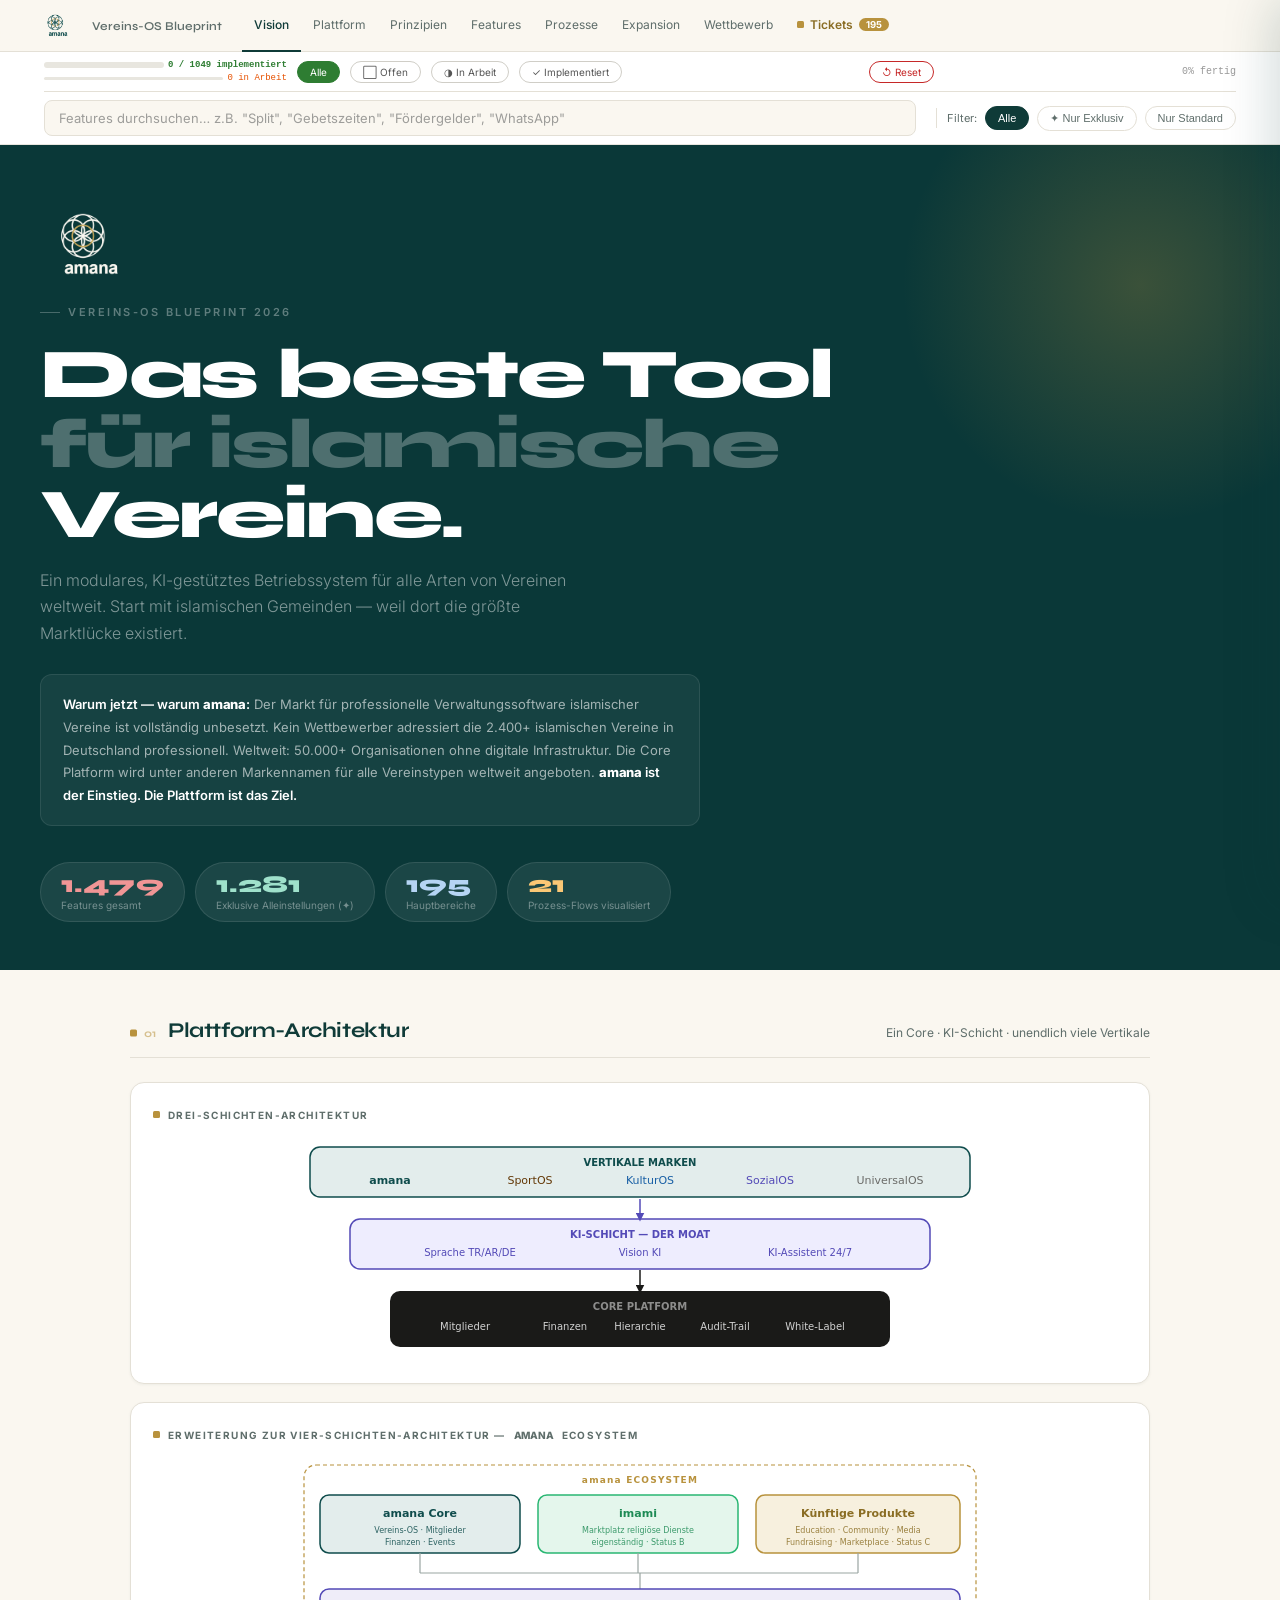
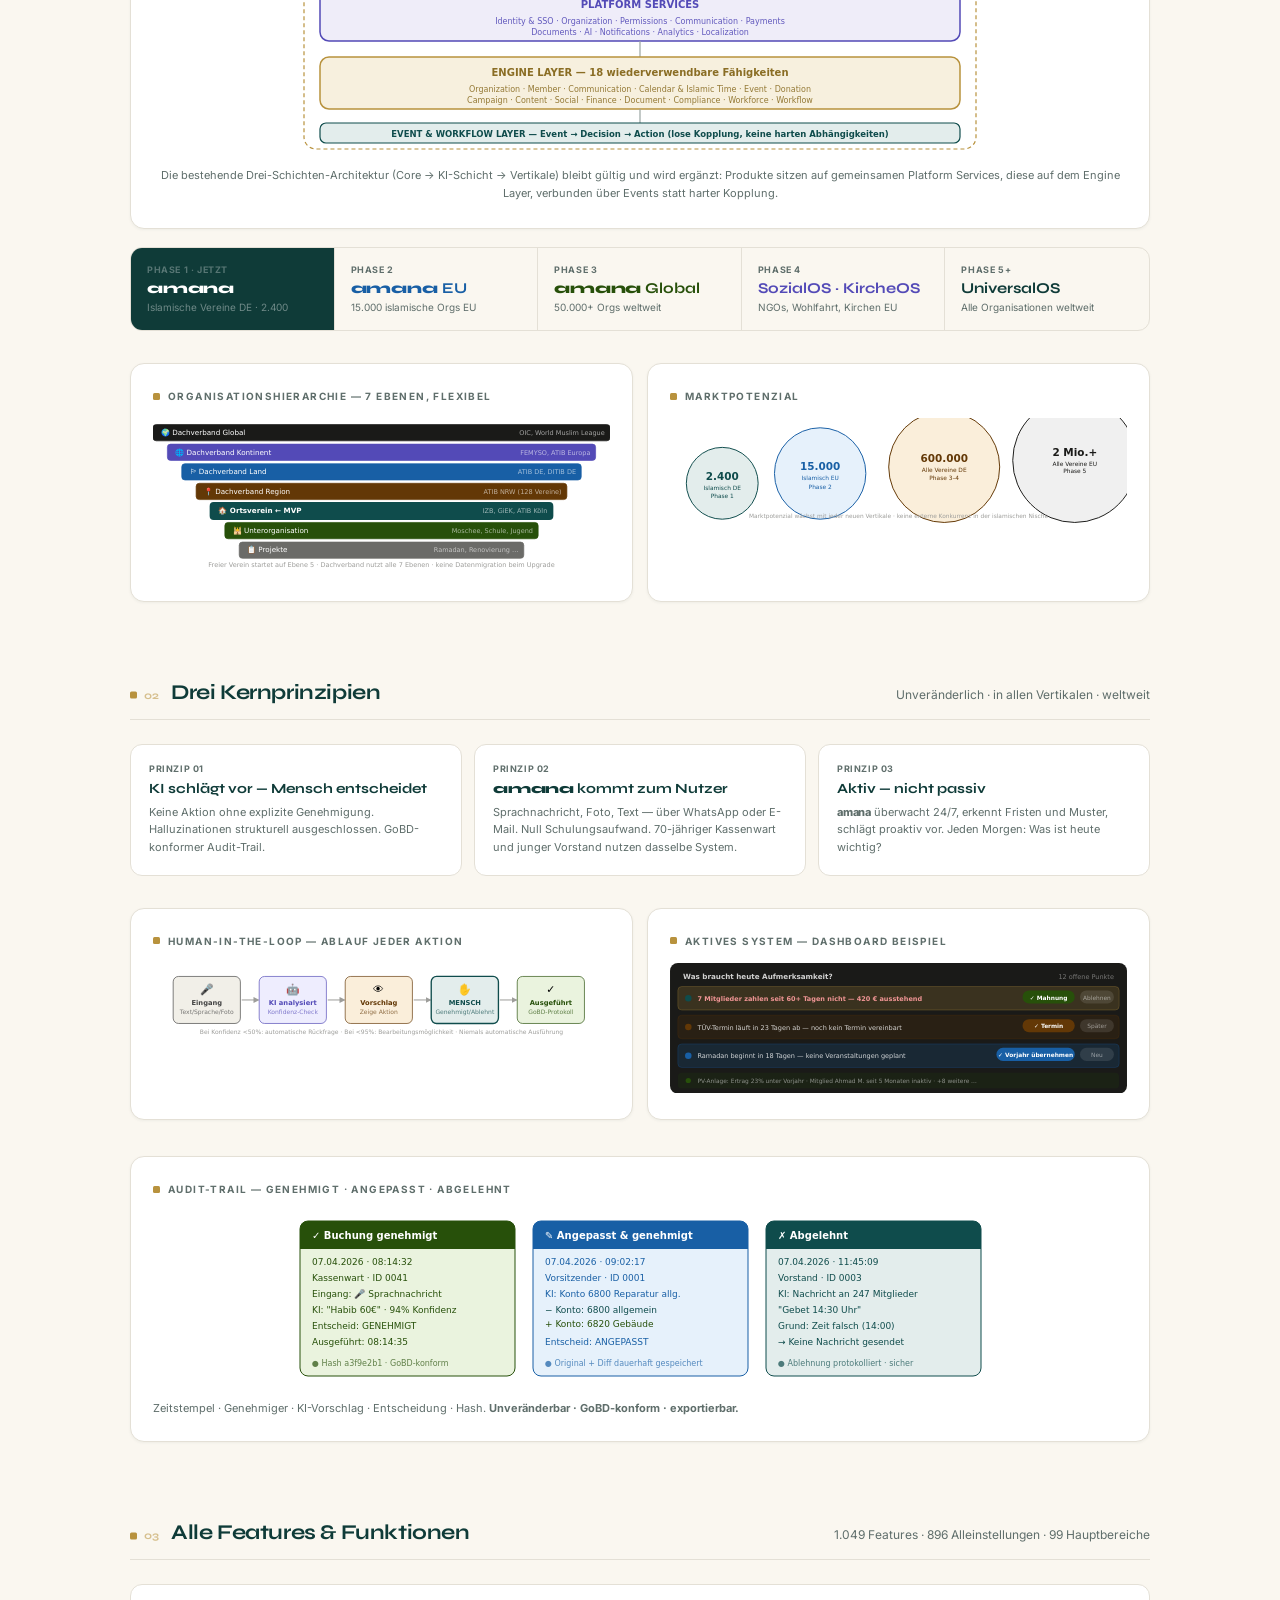
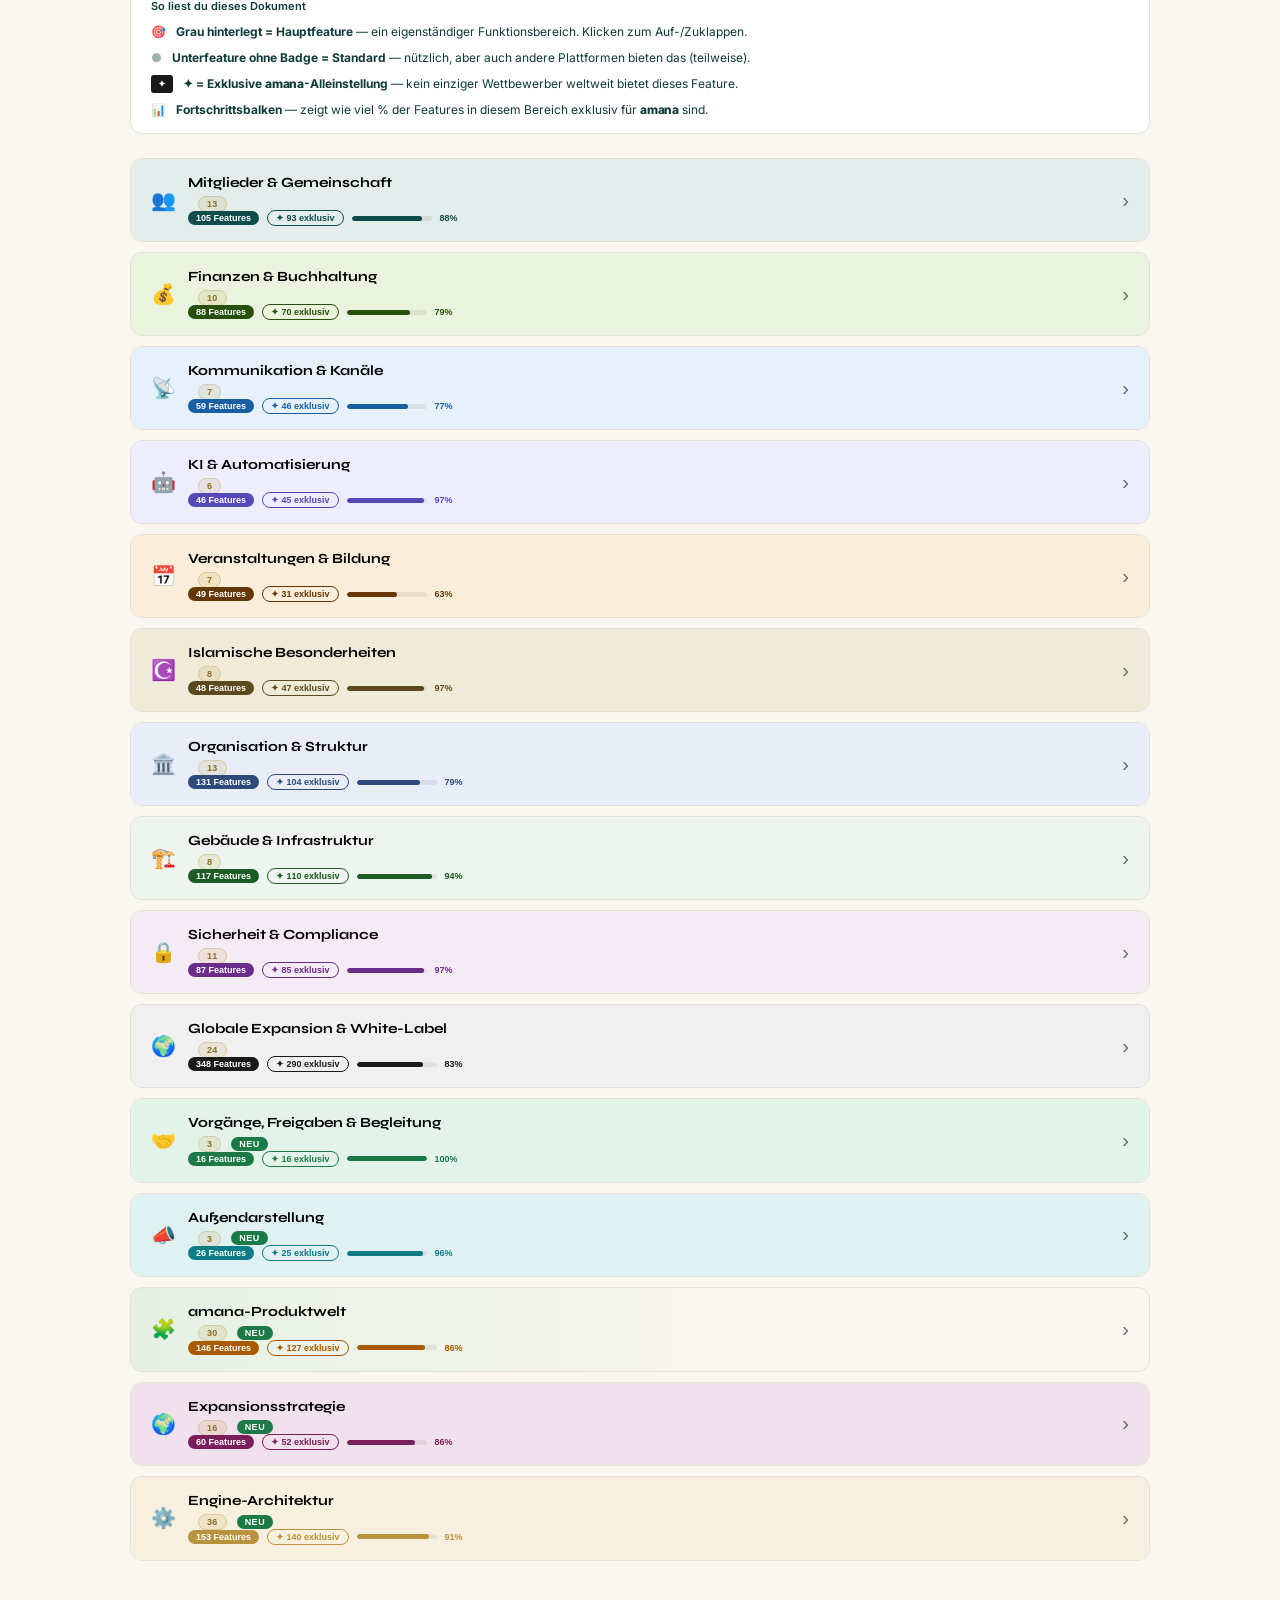
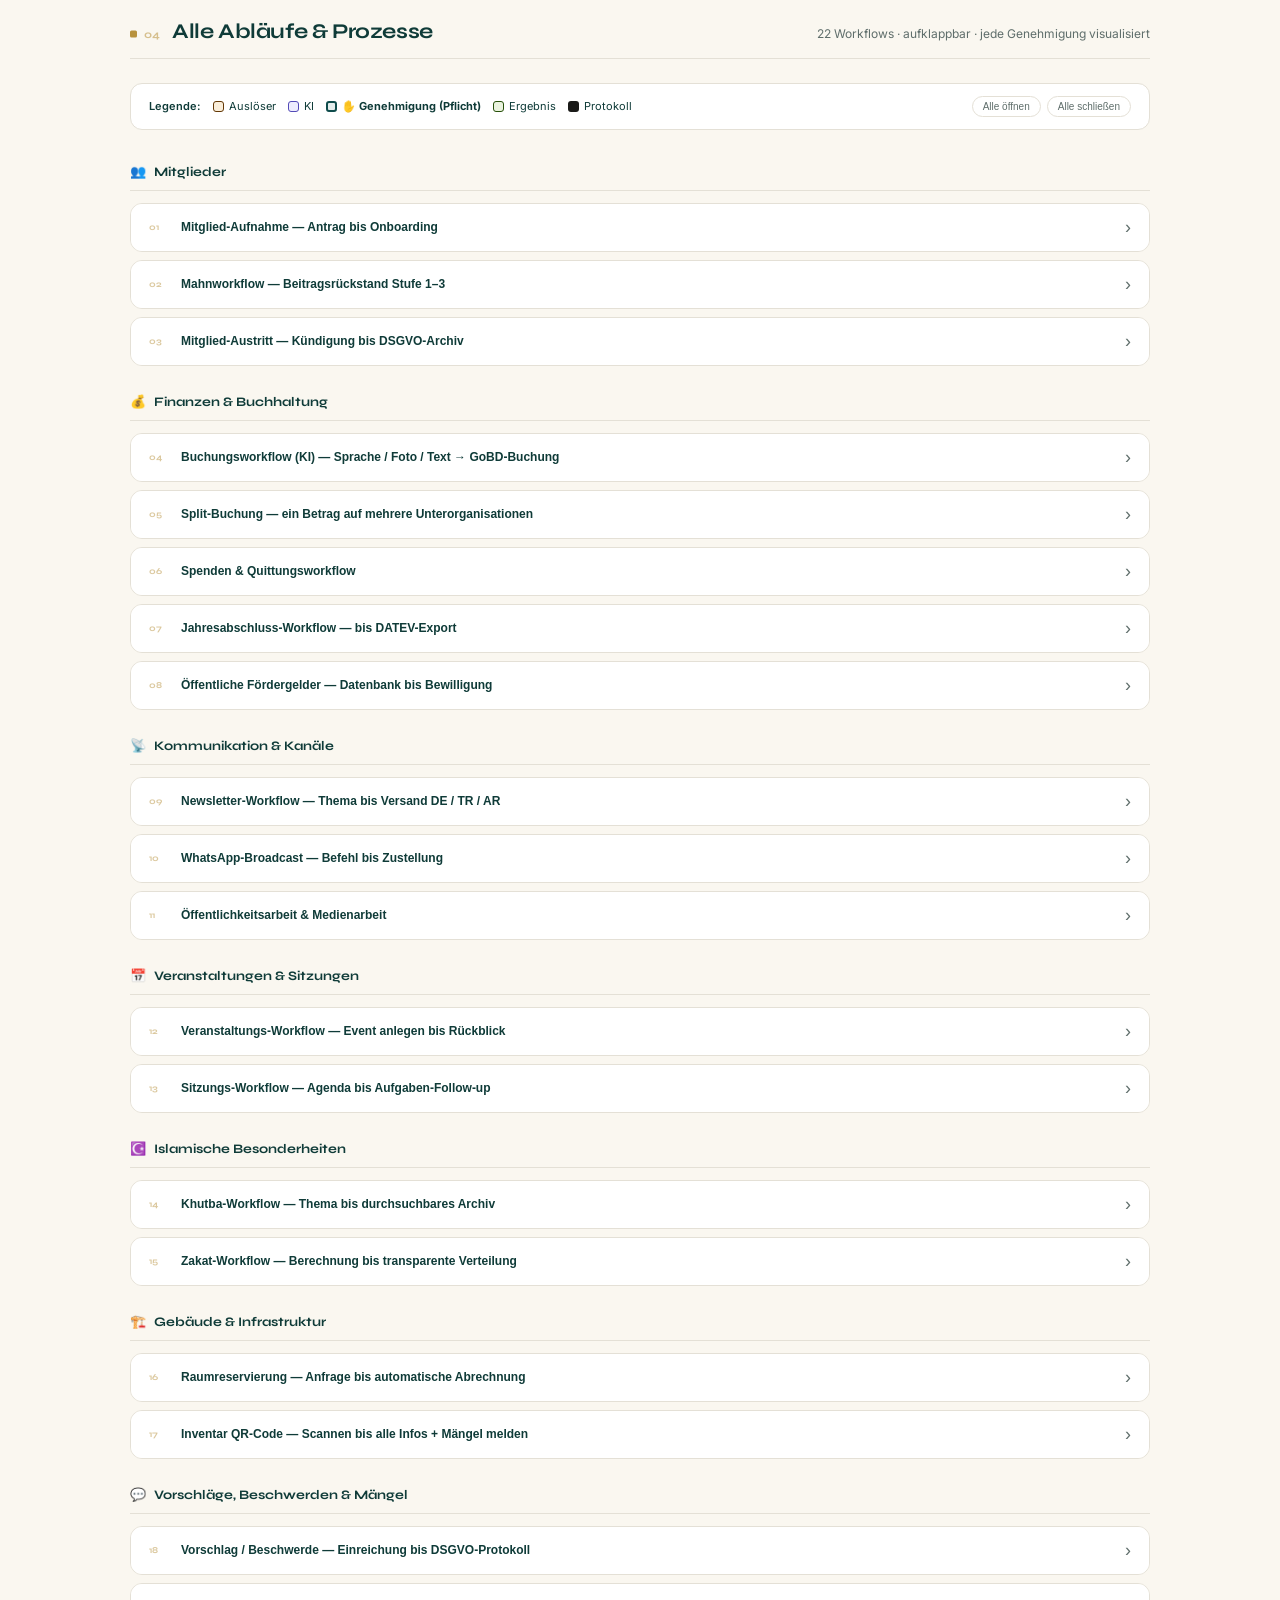
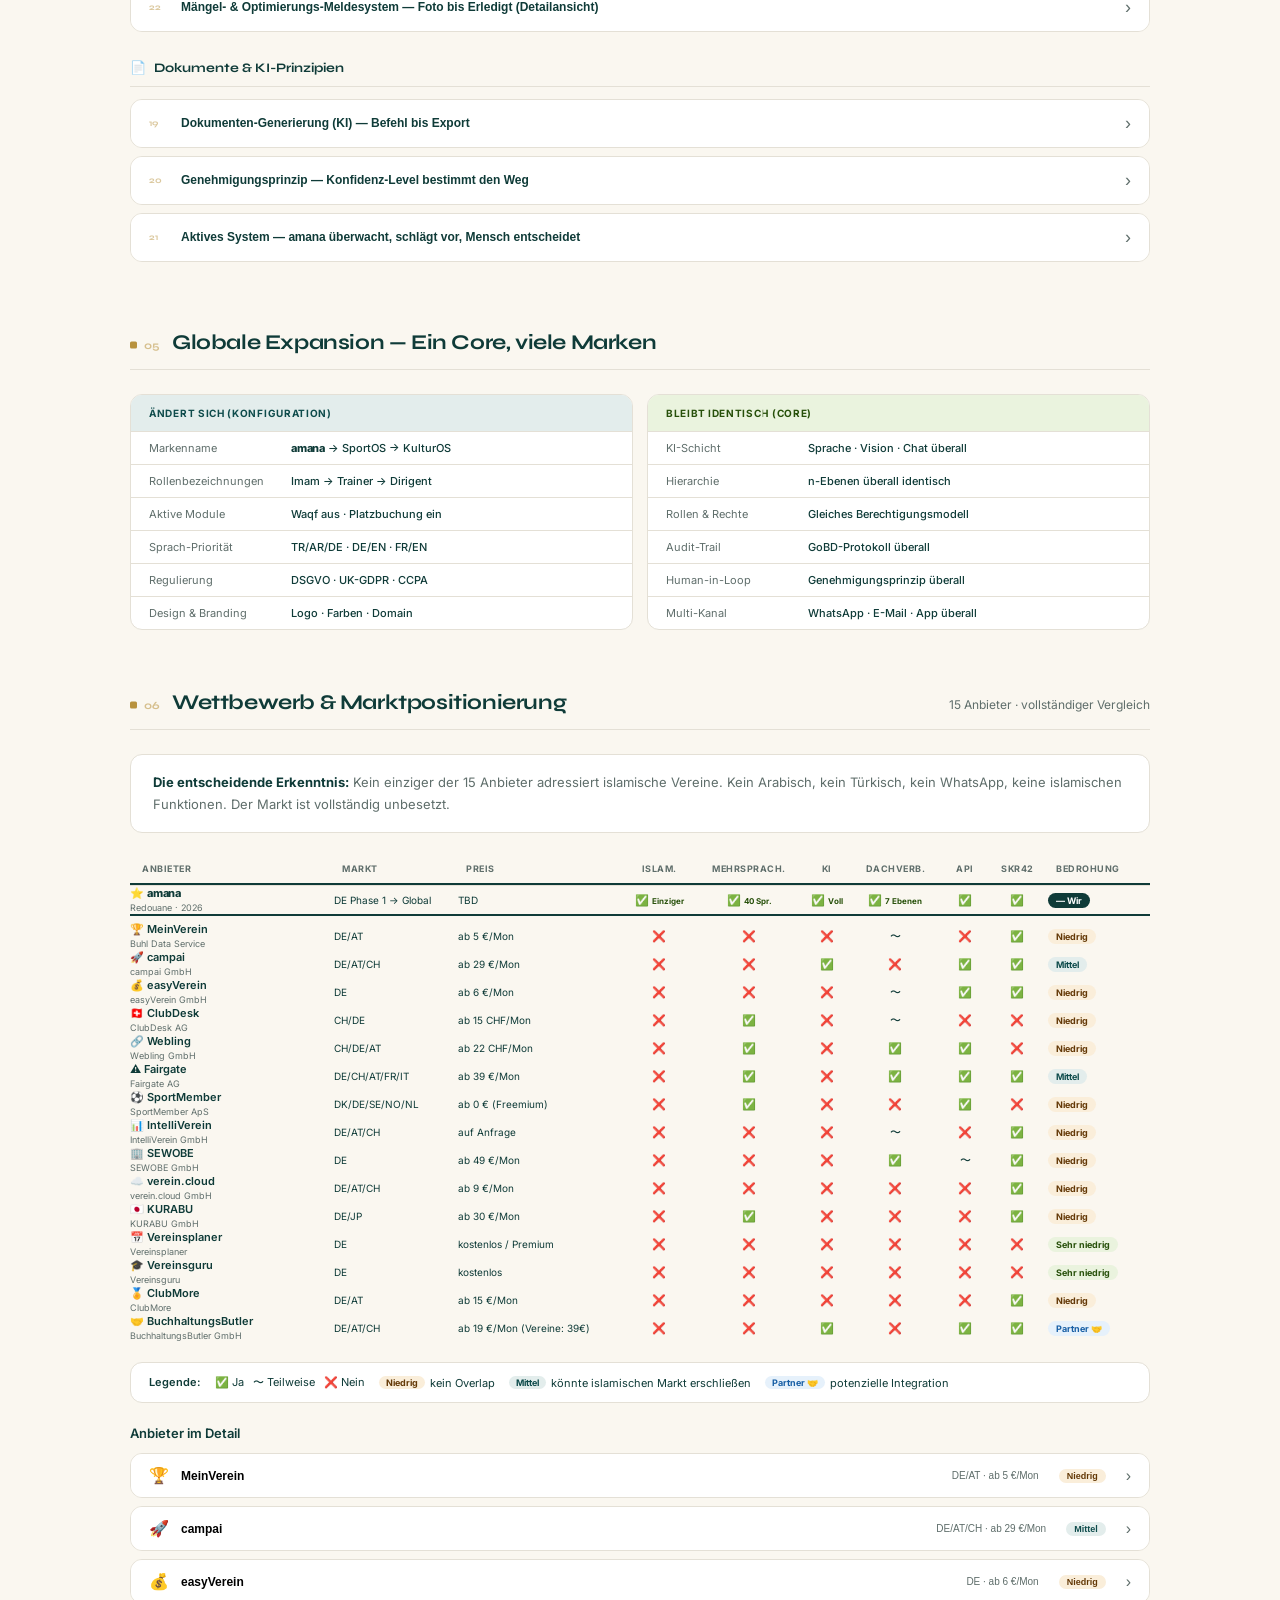
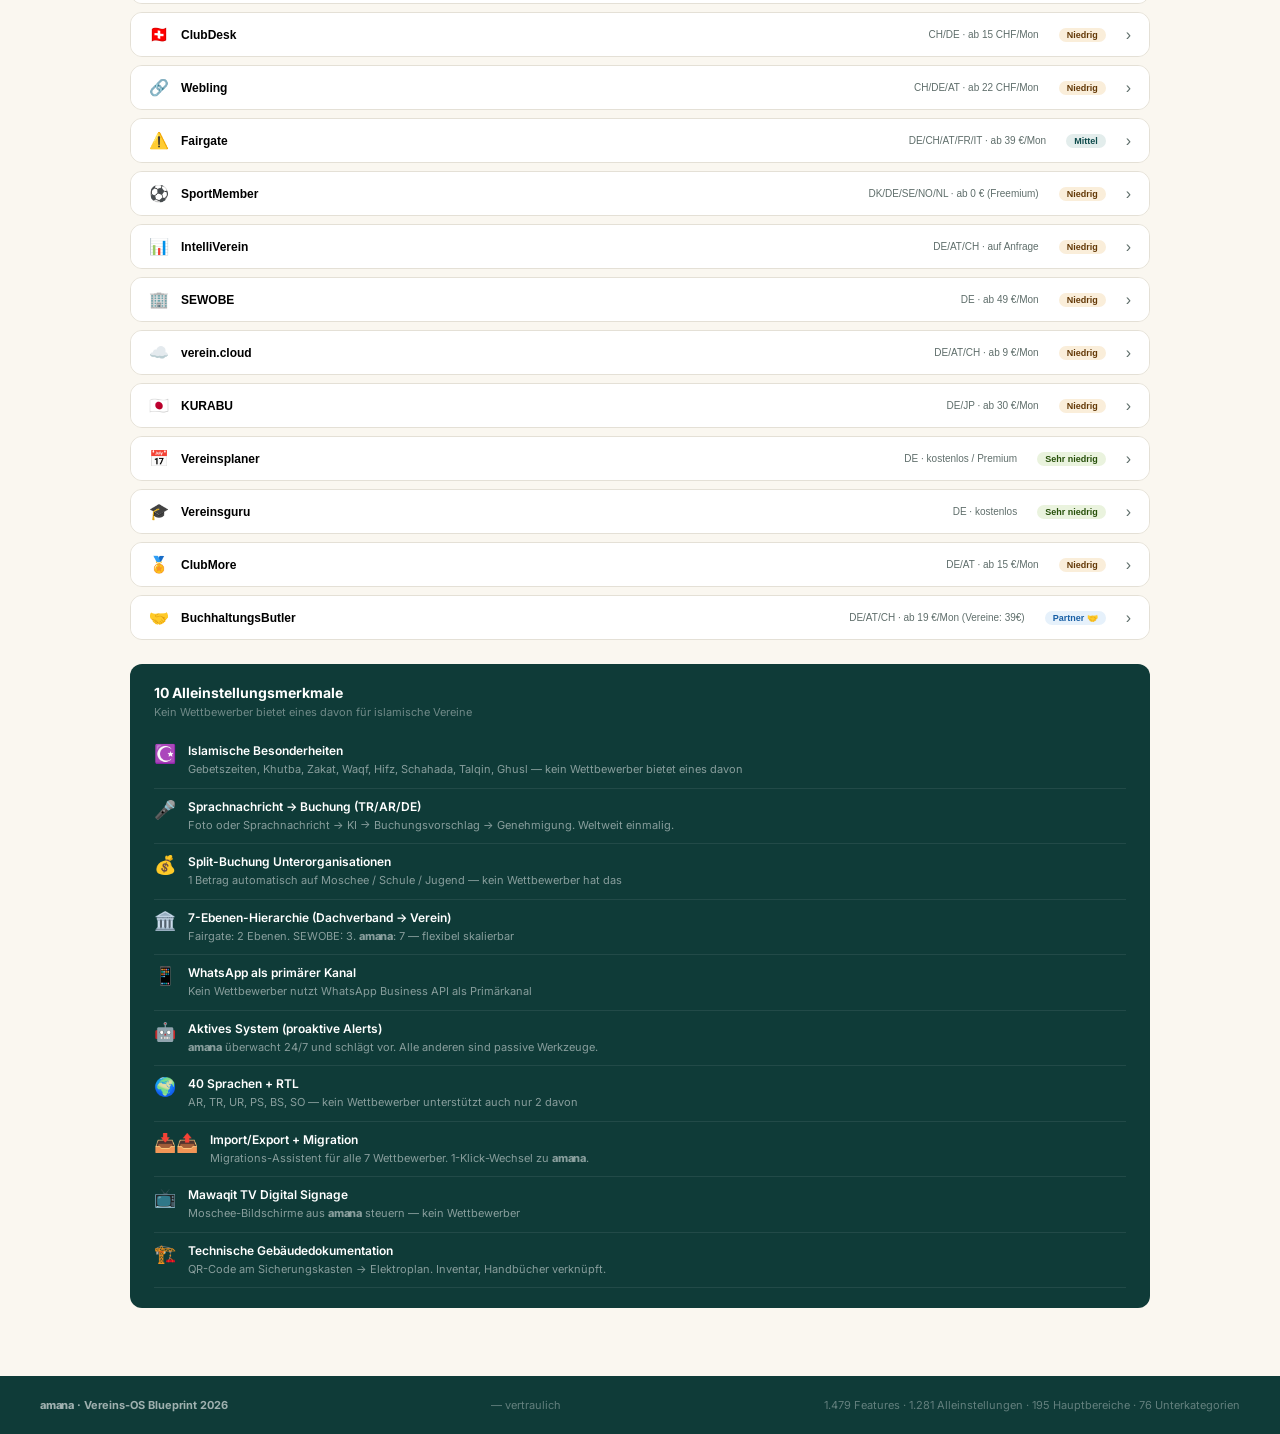
==== commit 4c5cec42: "Add files via upload" ====
--- a/index.html
+++ b/index.html
@@ -3,20 +3,20 @@
 <head>
 <meta charset="UTF-8">
 <meta name="viewport" content="width=device-width,initial-scale=1">
-<title>Vereins-OS Blueprint 2026 — AMANA</title>
+<title>Vereins-OS Blueprint 2026 — <strong class="am">amana</strong></title>
 <link href="https://fonts.googleapis.com/css2?family=Syne:wght@600;700;800&family=Inter:wght@300;400;500;600&display=swap" rel="stylesheet">
 <style>
 *{box-sizing:border-box;margin:0;padding:0;}
-:root{--black:#0C0C0B;--off:#FAFAF8;--border:#E8E8E4;--gray:#6B6B68;--r:12px;}
+:root{--black:#0F3B38;--off:#FAF7F0;--border:#E4E0D6;--gray:#5F6E6B;--r:12px;--teal:#0F4C4C;--teal-deep:#0A3838;--gold:#B8923D;--gold-soft:#C9A95C;--accent:#0F4C4C;--imami:#2AB773;--imami-gold:#DBA92C;}
 body{font-family:'Inter',sans-serif;background:var(--off);color:var(--black);}
-nav{position:sticky;top:0;z-index:99;background:rgba(250,250,248,.94);backdrop-filter:blur(12px);border-bottom:1px solid var(--border);display:flex;align-items:center;padding:0 40px;height:52px;}
+nav{position:sticky;top:0;z-index:99;background:rgba(250,247,240,.94);backdrop-filter:blur(12px);border-bottom:1px solid var(--border);display:flex;align-items:center;padding:0 40px;height:52px;}
 .nav-logo{font-family:'Syne',sans-serif;font-size:15px;font-weight:800;margin-right:24px;white-space:nowrap;}
 .nav-links{display:flex;overflow-x:auto;}
 .nav-a{font-size:12px;color:var(--gray);padding:0 12px;height:52px;display:flex;align-items:center;border-bottom:2px solid transparent;text-decoration:none;transition:.15s;white-space:nowrap;}
 .nav-a:hover{color:var(--black);}
 .nav-a.on{color:var(--black);border-color:var(--black);font-weight:500;}
-.hero{background:var(--black);color:#fff;padding:64px 40px 48px;position:relative;overflow:hidden;}
-.hero::after{content:'';position:absolute;top:-100px;right:-100px;width:480px;height:480px;border-radius:50%;background:radial-gradient(circle,rgba(163,45,45,.22) 0%,transparent 70%);pointer-events:none;}
+.hero{background:var(--teal-deep);color:#fff;padding:64px 40px 48px;position:relative;overflow:hidden;}
+.hero::after{content:'';position:absolute;top:-100px;right:-100px;width:480px;height:480px;border-radius:50%;background:radial-gradient(circle,rgba(184,146,61,.28) 0%,transparent 70%);pointer-events:none;}
 .hero-tag{font-size:11px;font-weight:600;letter-spacing:2.5px;text-transform:uppercase;color:rgba(255,255,255,.35);margin-bottom:20px;display:flex;align-items:center;gap:8px;}
 .hero-tag::before{content:'';width:20px;height:1px;background:rgba(255,255,255,.25);}
 h1{font-family:'Syne',sans-serif;font-size:clamp(38px,6vw,70px);font-weight:800;line-height:1.0;letter-spacing:-2px;margin-bottom:18px;}
@@ -53,7 +53,7 @@
 .wrap{max-width:1100px;margin:0 auto;padding:0 40px;}
 .sec{padding:48px 0 12px;}
 .sec-head{display:flex;align-items:baseline;gap:12px;margin-bottom:24px;padding-bottom:14px;border-bottom:1px solid var(--border);}
-.sec-num{font-family:'Syne',sans-serif;font-size:11px;font-weight:700;color:rgba(163,45,45,.55);}
+.sec-num{font-family:'Syne',sans-serif;font-size:11px;font-weight:700;color:rgba(184,146,61,.55);}
 .sec-title{font-family:'Syne',sans-serif;font-size:21px;font-weight:700;letter-spacing:-.4px;}
 .sec-sub{font-size:12px;color:var(--gray);margin-left:auto;}
 .viz{background:#fff;border:1px solid var(--border);border-radius:var(--r);padding:22px;margin-bottom:14px;}
@@ -114,7 +114,7 @@
 .sf-name{flex:1;}
 /* HIGHLIGHT */
 .sf-item.search-hl{background:#FAEEDA;}
-.area.search-hl{outline:2px solid #A32D2D;outline-offset:-1px;}
+.area.search-hl{outline:2px solid #0F4C4C;outline-offset:-1px;}
 .exp-grid{display:grid;grid-template-columns:1fr 1fr;gap:14px;}
 .exp-card{background:#fff;border:1px solid var(--border);border-radius:var(--r);overflow:hidden;}
 .exp-hd{padding:12px 18px;font-size:10px;font-weight:700;text-transform:uppercase;letter-spacing:.7px;border-bottom:1px solid var(--border);}
@@ -145,7 +145,7 @@
 .flow-hd{width:100%;border:none;background:#fff;cursor:pointer;display:flex;
   align-items:center;gap:12px;padding:13px 18px;text-align:left;transition:background .12s;}
 .flow-hd:hover{background:#FAFAF8;}
-.flow-num{font-size:9px;font-weight:700;font-family:'Syne',sans-serif;color:rgba(163,45,45,.5);
+.flow-num{font-size:9px;font-weight:700;font-family:'Syne',sans-serif;color:rgba(184,146,61,.5);
   flex-shrink:0;width:20px;}
 .flow-title{font-size:12px;font-weight:600;color:var(--black);flex:1;line-height:1.4;}
 .flow-arr{font-size:18px;color:var(--gray);transition:transform .22s;flex-shrink:0;}
@@ -226,18 +226,142 @@
 #tracker-total{font-size:10px;color:#999;font-family:monospace;margin-left:auto;}
 
 </style>
-<style>.nf-new{display:inline-block;font-size:8px;font-weight:700;letter-spacing:.5px;background:#1B7A46;color:#fff;border-radius:20px;padding:1px 6px;margin-left:8px;vertical-align:middle;}.nf-new-area{margin-left:10px;font-size:9px;padding:2px 8px;}</style><style>.subcat{margin:0 0 10px;border:1px solid var(--border);border-radius:10px;overflow:hidden;background:#fff;}.sc-hd{display:flex;align-items:center;gap:10px;width:100%;text-align:left;padding:12px 16px;background:#F1F1EE;border:none;border-bottom:1px solid var(--border);cursor:pointer;font-family:'Syne',sans-serif;font-weight:700;font-size:13.5px;color:#1A1A18;}.sc-hd:hover{background:#EAEAE6;}.sc-name{flex:1;letter-spacing:-.2px;}.sc-count{font-size:11px;color:var(--gray);font-weight:600;font-family:'Inter',sans-serif;}.sc-arr{transition:transform .2s;color:var(--gray);font-size:15px;}.sc-arr.open{transform:rotate(90deg);}.sc-body{padding:10px 12px;background:#FBFBF9;}</style></head>
+<style>.nf-new{display:inline-block;font-size:8px;font-weight:700;letter-spacing:.5px;background:#1B7A46;color:#fff;border-radius:20px;padding:1px 6px;margin-left:8px;vertical-align:middle;}.nf-new-area{margin-left:10px;font-size:9px;padding:2px 8px;}</style><style>.subcat{margin:0 0 10px;border:1px solid var(--border);border-radius:10px;overflow:hidden;background:#fff;}.sc-hd{display:flex;align-items:center;gap:10px;width:100%;text-align:left;padding:12px 16px;background:#F1F1EE;border:none;border-bottom:1px solid var(--border);cursor:pointer;font-family:'Syne',sans-serif;font-weight:700;font-size:13.5px;color:#1A1A18;}.sc-hd:hover{background:#EAEAE6;}.sc-name{flex:1;letter-spacing:-.2px;}.sc-count{font-size:11px;color:var(--gray);font-weight:600;font-family:'Inter',sans-serif;}.sc-arr{transition:transform .2s;color:var(--gray);font-size:15px;}.sc-arr.open{transform:rotate(90deg);}.sc-body{padding:10px 12px;background:#FBFBF9;}</style><style>
+.nav-logo-img{height:26px;width:auto;display:block;margin-right:16px;flex-shrink:0;}
+.hero-logo{height:74px;width:auto;display:block;margin-bottom:22px;position:relative;}
+strong.am{font-weight:800;letter-spacing:-.2px;}
+#area12 .area-hd{background:linear-gradient(90deg,rgba(42,183,115,.10),transparent 62%);}
+.imami-head{display:flex;align-items:center;gap:16px;padding:16px 18px;margin:0 0 12px;border-radius:12px;background:#F2FBF6;border:1px solid #CFEEDF;}
+.imami-head img{height:44px;width:auto;flex-shrink:0;}
+.imami-head .ih-txt{font-size:12px;color:#2F5B47;line-height:1.55;}
+.imami-head .ih-txt b{color:#1E8A55;font-family:'Syne',sans-serif;font-size:13px;display:block;margin-bottom:3px;}
+</style><style>
+/* ══ Ticket-Indikator ══ */
+.tk-btn{display:inline-flex;align-items:center;gap:5px;margin-left:10px;padding:2px 9px 2px 7px;border-radius:20px;
+ font-size:9px;font-weight:700;letter-spacing:.4px;text-transform:uppercase;cursor:pointer;flex-shrink:0;
+ background:rgba(184,146,61,.12);color:#8A6D24;border:1px solid rgba(184,146,61,.35);transition:.15s;font-family:'Inter',sans-serif;}
+.tk-btn::before{content:'';width:6px;height:6px;border-radius:1.5px;background:#B8923D;flex-shrink:0;}
+.tk-btn:hover{background:#B8923D;color:#fff;border-color:#B8923D;}
+.tk-btn:hover::before{background:#fff;}
+.tk-btn:focus-visible{outline:2px solid #B8923D;outline-offset:2px;}
+/* ══ Drawer ══ */
+#tkOv{position:fixed;inset:0;background:rgba(10,56,56,.42);backdrop-filter:blur(3px);opacity:0;pointer-events:none;
+ transition:opacity .22s;z-index:998;}
+#tkOv.on{opacity:1;pointer-events:auto;}
+#tkDr{position:fixed;top:0;right:0;bottom:0;width:min(560px,92vw);background:var(--off);z-index:999;
+ transform:translateX(102%);transition:transform .3s cubic-bezier(.4,0,.2,1);display:flex;flex-direction:column;
+ box-shadow:-18px 0 48px rgba(10,56,56,.18);}
+#tkDr.on{transform:translateX(0);}
+.tk-hd{padding:22px 26px 16px;background:var(--teal-deep);color:#fff;position:relative;flex-shrink:0;}
+.tk-hd::after{content:'';position:absolute;left:26px;right:26px;bottom:0;height:2px;
+ background:linear-gradient(90deg,#B8923D,transparent);}
+.tk-eyebrow{font-size:9px;letter-spacing:1.6px;text-transform:uppercase;color:rgba(255,255,255,.42);
+ display:flex;align-items:center;gap:7px;margin-bottom:9px;}
+.tk-eyebrow::before{content:'';width:7px;height:7px;background:#B8923D;border-radius:1.5px;}
+.tk-ttl{font-family:'Syne',sans-serif;font-size:20px;font-weight:800;letter-spacing:-.5px;line-height:1.2;padding-right:36px;}
+.tk-x{position:absolute;top:18px;right:20px;width:30px;height:30px;border:none;border-radius:8px;cursor:pointer;
+ background:rgba(255,255,255,.1);color:#fff;font-size:17px;line-height:1;transition:.15s;}
+.tk-x:hover{background:rgba(255,255,255,.22);}
+.tk-lbls{display:flex;flex-wrap:wrap;gap:6px;margin-top:13px;}
+.tk-lbl{font-size:9.5px;font-weight:700;letter-spacing:.3px;padding:3px 9px;border-radius:20px;
+ background:rgba(255,255,255,.12);color:rgba(255,255,255,.88);border:1px solid rgba(255,255,255,.16);}
+.tk-bd{padding:24px 26px 30px;overflow-y:auto;flex:1;}
+.tk-sec{margin-bottom:24px;}
+.tk-sec h4{font-family:'Syne',sans-serif;font-size:11px;font-weight:700;letter-spacing:1.1px;text-transform:uppercase;
+ color:#8A6D24;margin-bottom:9px;display:flex;align-items:center;gap:8px;}
+.tk-sec h4::after{content:'';flex:1;height:1px;background:var(--border);}
+.tk-sec p{font-size:13.5px;line-height:1.65;color:var(--black);}
+.tk-sec ul{list-style:none;margin:0;padding:0;}
+.tk-sec li{font-size:13px;line-height:1.55;padding:5px 0 5px 20px;position:relative;color:#2A3634;}
+.tk-sec li::before{content:'';position:absolute;left:2px;top:12px;width:6px;height:6px;border-radius:1.5px;background:#B8923D;}
+.tk-sec.ak li::before{content:'✓';background:none;color:#1B7A46;font-size:11px;font-weight:700;top:5px;left:0;width:auto;height:auto;}
+.tk-dep{font-size:12px;color:var(--gray);background:#fff;border:1px solid var(--border);border-left:3px solid #B8923D;
+ border-radius:8px;padding:11px 14px;line-height:1.55;}
+.tk-ft{padding:14px 26px;border-top:1px solid var(--border);background:#fff;display:flex;gap:10px;align-items:center;flex-shrink:0;}
+.tk-copy{flex:1;padding:11px 16px;border:none;border-radius:9px;background:var(--teal-deep);color:#fff;font-size:12.5px;
+ font-weight:700;cursor:pointer;font-family:'Inter',sans-serif;transition:.15s;letter-spacing:.2px;}
+.tk-copy:hover{background:var(--teal);}
+.tk-copy.done{background:#1B7A46;}
+.tk-hint{font-size:10.5px;color:var(--gray);}
+@media(max-width:640px){#tkDr{width:100vw;}.tk-ttl{font-size:17px;}}
+</style><style>
+.sec-title{position:relative;}
+.sec-num{position:relative;padding-left:14px;}
+.sec-num::before{content:'';position:absolute;left:0;top:50%;transform:translateY(-50%);
+ width:7px;height:7px;border-radius:1.5px;background:#B8923D;}
+.area-hd:hover{box-shadow:inset 3px 0 0 var(--fg);}
+.mf-hd{transition:background .14s;}
+.mf-hd:hover{background:rgba(184,146,61,.05);}
+.hero h1{letter-spacing:-2.4px;}
+.viz{border:1px solid var(--border);border-radius:14px;background:#fff;padding:26px 22px;margin:18px 0;
+ box-shadow:0 1px 3px rgba(10,56,56,.05);}
+.viz-lbl{font-size:10px;font-weight:700;letter-spacing:1.4px;text-transform:uppercase;color:var(--gray);
+ margin-bottom:16px;display:flex;align-items:center;gap:8px;}
+.viz-lbl::before{content:'';width:7px;height:7px;border-radius:1.5px;background:#B8923D;flex-shrink:0;}
+</style><style>
+.nav-tk{color:#8A6D24 !important;font-weight:600;display:flex;align-items:center;gap:6px;}
+.nav-tk::before{content:'';width:7px;height:7px;border-radius:1.5px;background:#B8923D;flex-shrink:0;}
+.nav-tk:hover{color:#B8923D !important;}
+.nav-tk-n{background:#B8923D;color:#fff;border-radius:20px;padding:1px 7px;font-size:9.5px;font-weight:700;}
+.tk-area-dot{margin-left:10px;font-size:9px;font-weight:700;letter-spacing:.3px;padding:2px 8px;border-radius:20px;
+ background:rgba(184,146,61,.14);color:#8A6D24;border:1px solid rgba(184,146,61,.32);white-space:nowrap;}
+/* Index-Liste im Drawer */
+#tkIdx{display:none;}
+#tkIdx.on{display:block;}
+#tkDetail.off{display:none;}
+.tki-grp{font-family:'Syne',sans-serif;font-size:10.5px;font-weight:700;letter-spacing:1.1px;text-transform:uppercase;
+ color:#8A6D24;margin:18px 0 8px;display:flex;align-items:center;gap:8px;}
+.tki-grp:first-child{margin-top:0;}
+.tki-grp::after{content:'';flex:1;height:1px;background:var(--border);}
+.tki-item{display:flex;align-items:center;gap:10px;width:100%;text-align:left;padding:11px 13px;margin-bottom:6px;
+ border:1px solid var(--border);border-radius:9px;background:#fff;cursor:pointer;transition:.14s;font-family:'Inter',sans-serif;}
+.tki-item:hover{border-color:#B8923D;background:#FFFDF7;transform:translateX(2px);}
+.tki-item::before{content:'';width:7px;height:7px;border-radius:1.5px;background:#B8923D;flex-shrink:0;}
+.tki-t{flex:1;font-size:13px;font-weight:600;color:var(--black);}
+.tki-l{font-size:9.5px;font-weight:700;color:var(--gray);background:var(--off);border-radius:20px;padding:2px 8px;white-space:nowrap;}
+.tk-back{background:none;border:none;color:rgba(255,255,255,.7);font-size:11px;cursor:pointer;padding:0;margin-bottom:9px;
+ display:none;align-items:center;gap:5px;font-family:'Inter',sans-serif;}
+.tk-back.on{display:flex;}
+.tk-back:hover{color:#fff;}
+</style><style>
+.tkx-bar{display:flex;gap:8px;align-items:center;margin-bottom:14px;flex-wrap:wrap;}
+.tkx-search{flex:1;min-width:150px;padding:9px 12px;border:1px solid var(--border);border-radius:8px;
+ background:#fff;font-size:12.5px;font-family:'Inter',sans-serif;color:var(--black);}
+.tkx-search:focus{outline:none;border-color:#B8923D;}
+.tkx-mini{padding:8px 12px;border:1px solid var(--border);border-radius:8px;background:#fff;cursor:pointer;
+ font-size:11px;font-weight:700;color:var(--gray);font-family:'Inter',sans-serif;white-space:nowrap;transition:.14s;}
+.tkx-mini:hover{border-color:#B8923D;color:#8A6D24;}
+.tkx-cnt{font-size:11px;color:var(--gray);padding:0 2px;}
+.tkx-cnt b{color:#8A6D24;}
+.tki-item{gap:9px;}
+.tki-cb{width:15px;height:15px;flex-shrink:0;accent-color:#B8923D;cursor:pointer;margin:0;}
+.tki-row{display:flex;align-items:center;gap:9px;padding:9px 12px;margin-bottom:5px;border:1px solid var(--border);
+ border-radius:9px;background:#fff;transition:.14s;}
+.tki-row:hover{border-color:#B8923D;background:#FFFDF7;}
+.tki-row.sel{border-color:#B8923D;background:#FFF9EC;}
+.tki-open{flex:1;text-align:left;background:none;border:none;cursor:pointer;font-family:'Inter',sans-serif;
+ display:flex;align-items:center;gap:9px;padding:2px 0;min-width:0;}
+.tki-open::before{content:'';width:6px;height:6px;border-radius:1.5px;background:#B8923D;flex-shrink:0;}
+.tki-t{flex:1;font-size:12.5px;font-weight:600;color:var(--black);overflow:hidden;text-overflow:ellipsis;white-space:nowrap;}
+.tki-l{font-size:9px;font-weight:700;color:var(--gray);background:var(--off);border-radius:20px;padding:2px 7px;white-space:nowrap;flex-shrink:0;}
+.tkx-ft{display:flex;gap:9px;align-items:center;width:100%;}
+.tkx-exp{flex:1;padding:11px 16px;border:none;border-radius:9px;background:#B8923D;color:#fff;font-size:12.5px;
+ font-weight:700;cursor:pointer;font-family:'Inter',sans-serif;transition:.15s;}
+.tkx-exp:hover{background:#a3812f;}
+.tkx-exp:disabled{background:#CFCBC0;cursor:not-allowed;}
+.tkx-exp.done{background:#1B7A46;}
+</style></head>
 <body>
 
 <nav>
-  <span class="nav-logo">AMANA · Vereins-OS</span>
+  <a href="#vision" style="display:flex;align-items:center;text-decoration:none;"><img class="nav-logo-img" src="[data-uri]" alt="amana"></a><span class="nav-logo" style="font-size:12px;font-weight:600;color:var(--gray);margin-right:20px;">Vereins-OS Blueprint</span>
   <div class="nav-links">
     <a class="nav-a on" href="#vision">Vision</a>
     <a class="nav-a" href="#plattform">Plattform</a>
     <a class="nav-a" href="#prinzipien">Prinzipien</a>
     <a class="nav-a" href="#features">Features</a>
     <a class="nav-a" href="#prozesse">Prozesse</a>
-    <a class="nav-a" href="#expansion">Expansion</a><a class="nav-a" href="#wettbewerb">Wettbewerb</a>
+    <a class="nav-a" href="#expansion">Expansion</a><a class="nav-a" href="#wettbewerb">Wettbewerb</a><a class="nav-a nav-tk" href="#" onclick="openTkIndex(event)" title="Alle Umsetzungsbeschreibungen">Tickets <span class="nav-tk-n" id="navTkN">0</span></a>
   </div>
 </nav>
 
@@ -278,16 +402,16 @@
 
 
 <div class="hero" id="vision">
-  <div class="hero-tag">Vereins-OS Blueprint 2026</div>
+  <img class="hero-logo" src="[data-uri]" alt="amana"><div class="hero-tag">Vereins-OS Blueprint 2026</div>
   <h1>Das beste Tool<br><span class="dim">für islamische</span><br>Vereine.</h1>
   <p class="hero-lead">Ein modulares, KI-gestütztes Betriebssystem für alle Arten von Vereinen weltweit. Start mit islamischen Gemeinden — weil dort die größte Marktlücke existiert.</p>
   <div class="hero-box">
-    <strong>Warum jetzt — warum AMANA:</strong> Der Markt für professionelle Verwaltungssoftware islamischer Vereine ist vollständig unbesetzt. Kein Wettbewerber adressiert die 2.400+ islamischen Vereine in Deutschland professionell. Weltweit: 50.000+ Organisationen ohne digitale Infrastruktur. Die Core Platform wird unter anderen Markennamen für alle Vereinstypen weltweit angeboten. <strong>AMANA ist der Einstieg. Die Plattform ist das Ziel.</strong>
+    <strong>Warum jetzt — warum <strong class="am">amana</strong>:</strong> Der Markt für professionelle Verwaltungssoftware islamischer Vereine ist vollständig unbesetzt. Kein Wettbewerber adressiert die 2.400+ islamischen Vereine in Deutschland professionell. Weltweit: 50.000+ Organisationen ohne digitale Infrastruktur. Die Core Platform wird unter anderen Markennamen für alle Vereinstypen weltweit angeboten. <strong><strong class="am">amana</strong> ist der Einstieg. Die Plattform ist das Ziel.</strong>
   </div>
   <div class="kpis">
-    <div class="kpi"><div class="kpi-n" style="color:#F09595;">1.198</div><div class="kpi-l">Features gesamt</div></div>
-    <div class="kpi"><div class="kpi-n" style="color:#9FE1CB;">1.029</div><div class="kpi-l">Exklusive Alleinstellungen (✦)</div></div>
-    <div class="kpi"><div class="kpi-n" style="color:#B5D4F4;">133</div><div class="kpi-l">Hauptbereiche</div></div>
+    <div class="kpi"><div class="kpi-n" style="color:#F09595;">1.479</div><div class="kpi-l">Features gesamt</div></div>
+    <div class="kpi"><div class="kpi-n" style="color:#9FE1CB;">1.281</div><div class="kpi-l">Exklusive Alleinstellungen (✦)</div></div>
+    <div class="kpi"><div class="kpi-n" style="color:#B5D4F4;">195</div><div class="kpi-l">Hauptbereiche</div></div>
     <div class="kpi"><div class="kpi-n" style="color:#FAC775;">21</div><div class="kpi-l">Prozess-Flows visualisiert</div></div>
   </div>
 </div>
@@ -297,9 +421,9 @@
   <div class="sec-head"><span class="sec-num">01</span><span class="sec-title">Plattform-Architektur</span><span class="sec-sub">Ein Core · KI-Schicht · unendlich viele Vertikale</span></div>
   <div class="viz"><div class="viz-lbl">Drei-Schichten-Architektur</div><svg viewBox="0 0 700 220" xmlns="http://www.w3.org/2000/svg" style="width:100%;max-width:700px;display:block;margin:0 auto;">
   <!-- Layer 3: Vertical Brands -->
-  <rect x="20" y="10" width="660" height="50" rx="10" fill="#FCEBEB" stroke="#A32D2D" stroke-width="1.5"/>
-  <text x="350" y="29" text-anchor="middle" font-size="10" font-weight="700" fill="#A32D2D" font-family="system-ui">VERTIKALE MARKEN</text>
-  <text x="100" y="47" text-anchor="middle" font-size="11" font-weight="600" fill="#A32D2D" font-family="system-ui">AMANA</text>
+  <rect x="20" y="10" width="660" height="50" rx="10" fill="#E3EDEC" stroke="#0F4C4C" stroke-width="1.5"/>
+  <text x="350" y="29" text-anchor="middle" font-size="10" font-weight="700" fill="#0F4C4C" font-family="system-ui">VERTIKALE MARKEN</text>
+  <text x="100" y="47" text-anchor="middle" font-size="11" font-weight="600" fill="#0F4C4C" font-family="system-ui"><tspan font-weight="800">amana</tspan></text>
   <text x="240" y="47" text-anchor="middle" font-size="11" fill="#633806" font-family="system-ui">SportOS</text>
   <text x="360" y="47" text-anchor="middle" font-size="11" fill="#185FA5" font-family="system-ui">KulturOS</text>
   <text x="480" y="47" text-anchor="middle" font-size="11" fill="#534AB7" font-family="system-ui">SozialOS</text>
@@ -329,11 +453,49 @@
       <path d="M0,0 L6,3 L0,6 Z" fill="#1A1A18"/>
     </marker>
   </defs>
-</svg></div>
+</svg></div><div class="viz"><div class="viz-lbl">Erweiterung zur Vier-Schichten-Architektur — <strong class="am">amana</strong> Ecosystem</div>
+<svg viewBox="0 0 700 300" xmlns="http://www.w3.org/2000/svg" style="width:100%;max-width:700px;display:block;margin:0 auto;">
+<rect x="14" y="8" width="672" height="284" rx="12" fill="none" stroke="#B8923D" stroke-width="1.2" stroke-dasharray="4 3"/>
+<text x="350" y="26" text-anchor="middle" font-size="9" font-weight="700" fill="#B8923D" font-family="system-ui" letter-spacing="1.2">amana ECOSYSTEM</text>
+<!-- Produkte -->
+<rect x="30" y="38" width="200" height="58" rx="9" fill="#E3EDEC" stroke="#0F4C4C" stroke-width="1.5"/>
+<text x="130" y="60" text-anchor="middle" font-size="11" font-weight="700" fill="#0F4C4C" font-family="system-ui">amana Core</text>
+<text x="130" y="76" text-anchor="middle" font-size="8" fill="#0F4C4C" font-family="system-ui" opacity=".85">Vereins-OS · Mitglieder</text>
+<text x="130" y="88" text-anchor="middle" font-size="8" fill="#0F4C4C" font-family="system-ui" opacity=".85">Finanzen · Events</text>
+<rect x="248" y="38" width="200" height="58" rx="9" fill="#E4F6EC" stroke="#2AB773" stroke-width="1.5"/>
+<text x="348" y="60" text-anchor="middle" font-size="11" font-weight="700" fill="#1E8A55" font-family="system-ui">imami</text>
+<text x="348" y="76" text-anchor="middle" font-size="8" fill="#1E8A55" font-family="system-ui" opacity=".85">Marktplatz religiöse Dienste</text>
+<text x="348" y="88" text-anchor="middle" font-size="8" fill="#1E8A55" font-family="system-ui" opacity=".85">eigenständig · Status B</text>
+<rect x="466" y="38" width="204" height="58" rx="9" fill="#F7F0DE" stroke="#B8923D" stroke-width="1.5"/>
+<text x="568" y="60" text-anchor="middle" font-size="11" font-weight="700" fill="#8A6D24" font-family="system-ui">Künftige Produkte</text>
+<text x="568" y="76" text-anchor="middle" font-size="8" fill="#8A6D24" font-family="system-ui" opacity=".85">Education · Community · Media</text>
+<text x="568" y="88" text-anchor="middle" font-size="8" fill="#8A6D24" font-family="system-ui" opacity=".85">Fundraising · Marketplace · Status C</text>
+<path d="M130 96 L130 116 M348 96 L348 116 M568 96 L568 116" stroke="#9AA5A2" stroke-width="1.2"/>
+<path d="M130 116 L568 116" stroke="#9AA5A2" stroke-width="1.2"/>
+<path d="M350 116 L350 132" stroke="#9AA5A2" stroke-width="1.2"/>
+<!-- Platform Services -->
+<rect x="30" y="132" width="640" height="52" rx="9" fill="#EFEDF9" stroke="#534AB7" stroke-width="1.5"/>
+<text x="350" y="151" text-anchor="middle" font-size="10" font-weight="700" fill="#534AB7" font-family="system-ui">PLATFORM SERVICES</text>
+<text x="350" y="167" text-anchor="middle" font-size="8" fill="#534AB7" font-family="system-ui" opacity=".9">Identity &amp; SSO · Organization · Permissions · Communication · Payments</text>
+<text x="350" y="178" text-anchor="middle" font-size="8" fill="#534AB7" font-family="system-ui" opacity=".9">Documents · AI · Notifications · Analytics · Localization</text>
+<path d="M350 184 L350 200" stroke="#9AA5A2" stroke-width="1.2"/>
+<!-- Engine Layer -->
+<rect x="30" y="200" width="640" height="52" rx="9" fill="#F7F0DE" stroke="#B8923D" stroke-width="1.5"/>
+<text x="350" y="219" text-anchor="middle" font-size="10" font-weight="700" fill="#8A6D24" font-family="system-ui">ENGINE LAYER — 18 wiederverwendbare Fähigkeiten</text>
+<text x="350" y="235" text-anchor="middle" font-size="8" fill="#8A6D24" font-family="system-ui" opacity=".9">Organization · Member · Communication · Calendar &amp; Islamic Time · Event · Donation</text>
+<text x="350" y="246" text-anchor="middle" font-size="8" fill="#8A6D24" font-family="system-ui" opacity=".9">Campaign · Content · Social · Finance · Document · Compliance · Workforce · Workflow</text>
+<path d="M350 252 L350 266" stroke="#9AA5A2" stroke-width="1.2"/>
+<!-- Event Layer -->
+<rect x="30" y="266" width="640" height="20" rx="6" fill="#E3EDEC" stroke="#0F4C4C" stroke-width="1.2"/>
+<text x="350" y="280" text-anchor="middle" font-size="8.5" font-weight="700" fill="#0F4C4C" font-family="system-ui">EVENT &amp; WORKFLOW LAYER — Event → Decision → Action (lose Kopplung, keine harten Abhängigkeiten)</text>
+</svg>
+<div style="font-size:11px;color:var(--gray);text-align:center;margin-top:10px;line-height:1.6;">
+Die bestehende Drei-Schichten-Architektur (Core → KI-Schicht → Vertikale) bleibt gültig und wird ergänzt:
+Produkte sitzen auf gemeinsamen Platform Services, diese auf dem Engine Layer, verbunden über Events statt harter Kopplung.</div></div>
   <div class="phases">
-    <div class="ph act"><div class="ph-tag">Phase 1 · Jetzt</div><div class="ph-brand">AMANA</div><div class="ph-desc">Islamische Vereine DE · 2.400</div></div>
-    <div class="ph"><div class="ph-tag">Phase 2</div><div class="ph-brand" style="color:#185FA5;">AMANA EU</div><div class="ph-desc">15.000 islamische Orgs EU</div></div>
-    <div class="ph"><div class="ph-tag">Phase 3</div><div class="ph-brand" style="color:#27500A;">AMANA Global</div><div class="ph-desc">50.000+ Orgs weltweit</div></div>
+    <div class="ph act"><div class="ph-tag">Phase 1 · Jetzt</div><div class="ph-brand"><strong class="am">amana</strong></div><div class="ph-desc">Islamische Vereine DE · 2.400</div></div>
+    <div class="ph"><div class="ph-tag">Phase 2</div><div class="ph-brand" style="color:#185FA5;"><strong class="am">amana</strong> EU</div><div class="ph-desc">15.000 islamische Orgs EU</div></div>
+    <div class="ph"><div class="ph-tag">Phase 3</div><div class="ph-brand" style="color:#27500A;"><strong class="am">amana</strong> Global</div><div class="ph-desc">50.000+ Orgs weltweit</div></div>
     <div class="ph"><div class="ph-tag">Phase 4</div><div class="ph-brand" style="color:#534AB7;">SozialOS · KircheOS</div><div class="ph-desc">NGOs, Wohlfahrt, Kirchen EU</div></div>
     <div class="ph"><div class="ph-tag">Phase 5+</div><div class="ph-brand">UniversalOS</div><div class="ph-desc">Alle Organisationen weltweit</div></div>
   </div>
@@ -351,7 +513,7 @@
 <rect x="66" y="100" width="568" height="25" rx="5" fill="#633806" stroke="#633806" stroke-width="1"/>
 <text x="78" y="116" font-size="11" font-weight="500" fill="#fff" font-family="system-ui">📍 Dachverband Region</text>
 <text x="626" y="116" text-anchor="end" font-size="10" fill="rgba(255,255,255,.6)" font-family="system-ui">ATIB NRW (128 Vereine)</text>
-<rect x="88" y="130" width="524" height="25" rx="5" fill="#A32D2D" stroke="#A32D2D" stroke-width="2.5"/>
+<rect x="88" y="130" width="524" height="25" rx="5" fill="#0F4C4C" stroke="#0F4C4C" stroke-width="2.5"/>
 <text x="100" y="146" font-size="11" font-weight="700" fill="#fff" font-family="system-ui">🏠 Ortsverein ← MVP</text>
 <text x="604" y="146" text-anchor="end" font-size="10" fill="rgba(255,255,255,.6)" font-family="system-ui">IZB, GiEK, ATIB Köln</text>
 <rect x="110" y="160" width="480" height="25" rx="5" fill="#27500A" stroke="#27500A" stroke-width="1"/>
@@ -365,10 +527,10 @@
 </svg></div>
     <div class="viz"><div class="viz-lbl">Marktpotenzial</div><svg viewBox="0 0 700 160" xmlns="http://www.w3.org/2000/svg" style="width:100%;max-width:700px;display:block;margin:0 auto;">
   <!-- Bubble 1 -->
-  <circle cx="80" cy="100" r="55" fill="#FCEBEB" stroke="#A32D2D" stroke-width="1.5"/>
-  <text x="80" y="95" text-anchor="middle" font-size="16" font-weight="700" fill="#A32D2D" font-family="system-ui">2.400</text>
-  <text x="80" y="111" text-anchor="middle" font-size="9" fill="#A32D2D" font-family="system-ui">Islamisch DE</text>
-  <text x="80" y="122" text-anchor="middle" font-size="9" fill="#A32D2D" font-family="system-ui">Phase 1</text>
+  <circle cx="80" cy="100" r="55" fill="#E3EDEC" stroke="#0F4C4C" stroke-width="1.5"/>
+  <text x="80" y="95" text-anchor="middle" font-size="16" font-weight="700" fill="#0F4C4C" font-family="system-ui">2.400</text>
+  <text x="80" y="111" text-anchor="middle" font-size="9" fill="#0F4C4C" font-family="system-ui">Islamisch DE</text>
+  <text x="80" y="122" text-anchor="middle" font-size="9" fill="#0F4C4C" font-family="system-ui">Phase 1</text>
   <!-- Bubble 2 -->
   <circle cx="230" cy="85" r="70" fill="#E6F1FB" stroke="#185FA5" stroke-width="1.5"/>
   <text x="230" y="79" text-anchor="middle" font-size="16" font-weight="700" fill="#185FA5" font-family="system-ui">15.000</text>
@@ -394,8 +556,8 @@
   <div class="sec-head"><span class="sec-num">02</span><span class="sec-title">Drei Kernprinzipien</span><span class="sec-sub">Unveränderlich · in allen Vertikalen · weltweit</span></div>
   <div class="pcards">
     <div class="pcard"><div class="pc-n">Prinzip 01</div><div class="pc-t">KI schlägt vor — Mensch entscheidet</div><div class="pc-b">Keine Aktion ohne explizite Genehmigung. Halluzinationen strukturell ausgeschlossen. GoBD-konformer Audit-Trail.</div></div>
-    <div class="pcard"><div class="pc-n">Prinzip 02</div><div class="pc-t">AMANA kommt zum Nutzer</div><div class="pc-b">Sprachnachricht, Foto, Text — über WhatsApp oder E-Mail. Null Schulungsaufwand. 70-jähriger Kassenwart und junger Vorstand nutzen dasselbe System.</div></div>
-    <div class="pcard"><div class="pc-n">Prinzip 03</div><div class="pc-t">Aktiv — nicht passiv</div><div class="pc-b">AMANA überwacht 24/7, erkennt Fristen und Muster, schlägt proaktiv vor. Jeden Morgen: Was ist heute wichtig?</div></div>
+    <div class="pcard"><div class="pc-n">Prinzip 02</div><div class="pc-t"><strong class="am">amana</strong> kommt zum Nutzer</div><div class="pc-b">Sprachnachricht, Foto, Text — über WhatsApp oder E-Mail. Null Schulungsaufwand. 70-jähriger Kassenwart und junger Vorstand nutzen dasselbe System.</div></div>
+    <div class="pcard"><div class="pc-n">Prinzip 03</div><div class="pc-t">Aktiv — nicht passiv</div><div class="pc-b"><strong class="am">amana</strong> überwacht 24/7, erkennt Fristen und Muster, schlägt proaktiv vor. Jeden Morgen: Was ist heute wichtig?</div></div>
   </div>
   <div class="viz-2">
     <div class="viz"><div class="viz-lbl">Human-in-the-Loop — Ablauf jeder Aktion</div><svg viewBox="0 0 680 110" xmlns="http://www.w3.org/2000/svg" style="width:100%;max-width:680px;display:block;margin:0 auto;">
@@ -414,10 +576,10 @@
 <text x="336" y="62" text-anchor="middle" font-size="10" font-weight="700" fill="#633806" font-family="system-ui">Vorschlag</text>
 <text x="336" y="76" text-anchor="middle" font-size="9" fill="#633806" font-family="system-ui" opacity=".7">Zeige Aktion</text>
 <path d="M388 55 L410 55" stroke="#9D9D9A" stroke-width="1.5" marker-end="url(#fa)"/>
-<rect x="414" y="20" width="100" height="70" rx="8" fill="#FCEBEB" stroke="#A32D2D" stroke-width="2"/>
+<rect x="414" y="20" width="100" height="70" rx="8" fill="#E3EDEC" stroke="#0F4C4C" stroke-width="2"/>
 <text x="464" y="44" text-anchor="middle" font-size="16" font-family="system-ui">✋</text>
-<text x="464" y="62" text-anchor="middle" font-size="10" font-weight="700" fill="#A32D2D" font-family="system-ui">MENSCH</text>
-<text x="464" y="76" text-anchor="middle" font-size="9" fill="#A32D2D" font-family="system-ui" opacity=".7">Genehmigt/Ablehnt</text>
+<text x="464" y="62" text-anchor="middle" font-size="10" font-weight="700" fill="#0F4C4C" font-family="system-ui">MENSCH</text>
+<text x="464" y="76" text-anchor="middle" font-size="9" fill="#0F4C4C" font-family="system-ui" opacity=".7">Genehmigt/Ablehnt</text>
 <path d="M516 55 L538 55" stroke="#9D9D9A" stroke-width="1.5" marker-end="url(#fa)"/>
 <rect x="542" y="20" width="100" height="70" rx="8" fill="#EAF3DE" stroke="#27500A" stroke-width="1"/>
 <text x="592" y="44" text-anchor="middle" font-size="16" font-family="system-ui">✓</text>
@@ -432,8 +594,8 @@
   <text x="20" y="25" font-size="11" font-weight="700" fill="rgba(255,255,255,.8)" font-family="system-ui">Was braucht heute Aufmerksamkeit?</text>
   <text x="680" y="25" text-anchor="end" font-size="10" fill="rgba(255,255,255,.4)" font-family="system-ui">12 offene Punkte</text>
   <!-- Row 1 -->
-  <rect x="12" y="36" width="676" height="36" rx="6" fill="rgba(163,45,45,.2)" stroke="rgba(163,45,45,.4)" stroke-width="1"/>
-  <circle cx="28" cy="54" r="5" fill="#A32D2D"/>
+  <rect x="12" y="36" width="676" height="36" rx="6" fill="rgba(184,146,61,.2)" stroke="rgba(184,146,61,.4)" stroke-width="1"/>
+  <circle cx="28" cy="54" r="5" fill="#0F4C4C"/>
   <text x="42" y="58" font-size="10" font-weight="600" fill="#F09595" font-family="system-ui">7 Mitglieder zahlen seit 60+ Tagen nicht — 420 € ausstehend</text>
   <rect x="540" y="42" width="80" height="20" rx="10" fill="#27500A"/>
   <text x="580" y="56" text-anchor="middle" font-size="9" font-weight="700" fill="#fff" font-family="system-ui">✓ Mahnung</text>
@@ -482,22 +644,22 @@
   <text x="255" y="54" font-size="9" fill="#185FA5" font-family="system-ui">07.04.2026 · 09:02:17</text>
   <text x="255" y="70" font-size="9" fill="#185FA5" font-family="system-ui">Vorsitzender · ID 0001</text>
   <text x="255" y="86" font-size="9" fill="#185FA5" font-family="system-ui">KI: Konto 6800 Reparatur allg.</text>
-  <text x="255" y="102" font-size="9" fill="#A32D2D" font-family="system-ui">− Konto: 6800 allgemein</text>
+  <text x="255" y="102" font-size="9" fill="#0F4C4C" font-family="system-ui">− Konto: 6800 allgemein</text>
   <text x="255" y="116" font-size="9" fill="#27500A" font-family="system-ui">+ Konto: 6820 Gebäude</text>
   <text x="255" y="134" font-size="9" fill="#185FA5" font-family="system-ui">Entscheid: ANGEPASST</text>
   <text x="255" y="155" font-size="8" fill="#185FA5" font-family="system-ui" opacity=".7">● Original + Diff dauerhaft gespeichert</text>
   <!-- Entry 3: Abgelehnt -->
-  <rect x="476" y="10" width="215" height="155" rx="8" fill="#FCEBEB" stroke="#A32D2D" stroke-width="1"/>
-  <rect x="476" y="10" width="215" height="28" rx="8" fill="#A32D2D"/>
-  <rect x="476" y="30" width="215" height="8" rx="0" fill="#A32D2D"/>
+  <rect x="476" y="10" width="215" height="155" rx="8" fill="#E3EDEC" stroke="#0F4C4C" stroke-width="1"/>
+  <rect x="476" y="10" width="215" height="28" rx="8" fill="#0F4C4C"/>
+  <rect x="476" y="30" width="215" height="8" rx="0" fill="#0F4C4C"/>
   <text x="488" y="28" font-size="10" font-weight="700" fill="#fff" font-family="system-ui">✗ Abgelehnt</text>
-  <text x="488" y="54" font-size="9" fill="#A32D2D" font-family="system-ui">07.04.2026 · 11:45:09</text>
-  <text x="488" y="70" font-size="9" fill="#A32D2D" font-family="system-ui">Vorstand · ID 0003</text>
-  <text x="488" y="86" font-size="9" fill="#A32D2D" font-family="system-ui">KI: Nachricht an 247 Mitglieder</text>
-  <text x="488" y="102" font-size="9" fill="#A32D2D" font-family="system-ui">"Gebet 14:30 Uhr"</text>
-  <text x="488" y="118" font-size="9" fill="#A32D2D" font-family="system-ui">Grund: Zeit falsch (14:00)</text>
-  <text x="488" y="134" font-size="9" fill="#A32D2D" font-family="system-ui">→ Keine Nachricht gesendet</text>
-  <text x="488" y="155" font-size="8" fill="#A32D2D" font-family="system-ui" opacity=".7">● Ablehnung protokolliert · sicher</text>
+  <text x="488" y="54" font-size="9" fill="#0F4C4C" font-family="system-ui">07.04.2026 · 11:45:09</text>
+  <text x="488" y="70" font-size="9" fill="#0F4C4C" font-family="system-ui">Vorstand · ID 0003</text>
+  <text x="488" y="86" font-size="9" fill="#0F4C4C" font-family="system-ui">KI: Nachricht an 247 Mitglieder</text>
+  <text x="488" y="102" font-size="9" fill="#0F4C4C" font-family="system-ui">"Gebet 14:30 Uhr"</text>
+  <text x="488" y="118" font-size="9" fill="#0F4C4C" font-family="system-ui">Grund: Zeit falsch (14:00)</text>
+  <text x="488" y="134" font-size="9" fill="#0F4C4C" font-family="system-ui">→ Keine Nachricht gesendet</text>
+  <text x="488" y="155" font-size="8" fill="#0F4C4C" font-family="system-ui" opacity=".7">● Ablehnung protokolliert · sicher</text>
 </svg><p style="font-size:11px;color:var(--gray);margin-top:10px;">Zeitstempel · Genehmiger · KI-Vorschlag · Entscheidung · Hash. <strong>Unveränderbar · GoBD-konform · exportierbar.</strong></p></div>
 </section>
 
@@ -508,8 +670,8 @@
     <div class="fleg-items">
       <div class="fleg-item"><span>🎯</span><div><strong>Grau hinterlegt = Hauptfeature</strong> — ein eigenständiger Funktionsbereich. Klicken zum Auf-/Zuklappen.</div></div>
       <div class="fleg-item"><span style="opacity:.4;">●</span><div><strong>Unterfeature ohne Badge = Standard</strong> — nützlich, aber auch andere Plattformen bieten das (teilweise).</div></div>
-      <div class="fleg-item"><span style="font-size:9px;font-weight:700;padding:2px 7px;border-radius:3px;background:#1A1A18;color:#fff;">✦</span><div><strong>✦ = Exklusive AMANA-Alleinstellung</strong> — kein einziger Wettbewerber weltweit bietet dieses Feature.</div></div>
-      <div class="fleg-item"><span>📊</span><div><strong>Fortschrittsbalken</strong> — zeigt wie viel % der Features in diesem Bereich exklusiv für AMANA sind.</div></div>
+      <div class="fleg-item"><span style="font-size:9px;font-weight:700;padding:2px 7px;border-radius:3px;background:#1A1A18;color:#fff;">✦</span><div><strong>✦ = Exklusive <strong class="am">amana</strong>-Alleinstellung</strong> — kein einziger Wettbewerber weltweit bietet dieses Feature.</div></div>
+      <div class="fleg-item"><span>📊</span><div><strong>Fortschrittsbalken</strong> — zeigt wie viel % der Features in diesem Bereich exklusiv für <strong class="am">amana</strong> sind.</div></div>
     </div>
   </div>
 </section>
@@ -519,8 +681,8 @@
 <div class="search-results" id="search-results"></div>
 
 <div class="wrap" id="feat-areas-wrap">
-<div class="area" id="area0" data-area="mitglieder & gemeinschaft"><button class="area-hd" onclick="togArea(0)" style="--fg:#A32D2D;--bg:#FCEBEB;"><span class="area-ico">👥</span><div class="area-meta"><span class="area-name">Mitglieder & Gemeinschaft</span><span class="area-stats"><span class="a-cnt" style="background:#A32D2D;">105 Features</span><span class="a-hi" style="color:#A32D2D;border-color:#A32D2D;">✦ 93 exklusiv</span><span class="a-bar"><span class="a-fill" style="width:88%;background:#A32D2D;"></span></span><span class="a-pct" style="color:#A32D2D;">88%</span></span></div><span class="area-arr" id="aarr0">›</span></button><div class="area-body" id="abd0" style="display:none;"><div class="subcat" id="sc0-0"><button class="sc-hd" onclick="togSub(0,0)"><span class="sc-name">Mitglieder &amp; Beiträge</span><span class="sc-count">38 Funktionen</span><span class="sc-arr" id="scarr0-0">›</span></button><div class="sc-body" id="scbd0-0" style="display:none;"><div class="main-feat" id="mf0-0"><button class="mf-hd" onclick="togMF(0,0)"><span class="mf-name">Mitgliederverwaltung</span><span class="mf-stats"><span class="mf-count">15</span><span class="mf-hi" style="color:#A32D2D;">✦ 10</span></span><span class="mf-impl-bar"><span class="mf-impl-track"><span class="mf-impl-fill" style="width:0%"></span></span><span class="mf-impl-pct">0%</span></span><span class="mf-arr" id="mfarr0-0">›</span></button><div class="mf-body" id="mfbd0-0" style="display:none;"><ul class="sf-list"><li class="sf-item" data-feat="mitgliederliste & stammdaten (name, adresse, kontakt)"><button class="impl-chk" onclick="togImpl(event,this)" title="Als implementiert markieren"></button><span class="sf-dot" style="background:#A32D2D;"></span><span class="sf-name">Mitgliederliste & Stammdaten (Name, Adresse, Kontakt)</span></li><li class="sf-item" data-feat="mitgliedsstatus: aktiv, passiv, ehrenmitglied"><button class="impl-chk" onclick="togImpl(event,this)" title="Als implementiert markieren"></button><span class="sf-dot" style="background:#A32D2D;"></span><span class="sf-name">Mitgliedsstatus: aktiv, passiv, Ehrenmitglied</span></li><li class="sf-item" data-feat="digitaler mitgliedsausweis mit qr-code"><button class="impl-chk" onclick="togImpl(event,this)" title="Als implementiert markieren"></button><span class='sf-badge' style='background:#A32D2D;'>✦</span><span class="sf-name">Digitaler Mitgliedsausweis mit QR-Code</span></li><li class="sf-item" data-feat="automatische duplikat-erkennung (ki)"><button class="impl-chk" onclick="togImpl(event,this)" title="Als implementiert markieren"></button><span class='sf-badge' style='background:#A32D2D;'>✦</span><span class="sf-name">Automatische Duplikat-Erkennung (KI)</span></li><li class="sf-item" data-feat="adress-validierung & daten-qualitäts-score (ki)"><button class="impl-chk" onclick="togImpl(event,this)" title="Als implementiert markieren"></button><span class='sf-badge' style='background:#A32D2D;'>✦</span><span class="sf-name">Adress-Validierung & Daten-Qualitäts-Score (KI)</span></li><li class="sf-item" data-feat="mitglied-foto & profil"><button class="impl-chk" onclick="togImpl(event,this)" title="Als implementiert markieren"></button><span class="sf-dot" style="background:#A32D2D;"></span><span class="sf-name">Mitglied-Foto & Profil</span></li><li class="sf-item" data-feat="mehrsprachige mitgliederdaten (tr/ar/de)"><button class="impl-chk" onclick="togImpl(event,this)" title="Als implementiert markieren"></button><span class='sf-badge' style='background:#A32D2D;'>✦</span><span class="sf-name">Mehrsprachige Mitgliederdaten (TR/AR/DE)</span></li><li class="sf-item" data-feat="import mitgliederliste: csv / excel (aus meinverein, easyverein, excel)"><button class="impl-chk" onclick="togImpl(event,this)" title="Als implementiert markieren"></button><span class='sf-badge' style='background:#A32D2D;'>✦</span><span class="sf-name">Import Mitgliederliste: CSV / Excel (aus MeinVerein, Easyverein, Excel)</span></li><li class="sf-item" data-feat="import-assistent: spalten automatisch zuordnen (ki)"><button class="impl-chk" onclick="togImpl(event,this)" title="Als implementiert markieren"></button><span class='sf-badge' style='background:#A32D2D;'>✦</span><span class="sf-name">Import-Assistent: Spalten automatisch zuordnen (KI)</span></li><li class="sf-item" data-feat="import-validierung: duplikate + fehler vor dem import anzeigen"><button class="impl-chk" onclick="togImpl(event,this)" title="Als implementiert markieren"></button><span class='sf-badge' style='background:#A32D2D;'>✦</span><span class="sf-name">Import-Validierung: Duplikate + Fehler vor dem Import anzeigen</span></li><li class="sf-item" data-feat="import mitgliederdaten: vcard / vcf (adressbuch)"><button class="impl-chk" onclick="togImpl(event,this)" title="Als implementiert markieren"></button><span class='sf-badge' style='background:#A32D2D;'>✦</span><span class="sf-name">Import Mitgliederdaten: vCard / VCF (Adressbuch)</span></li><li class="sf-item" data-feat="mitglieder-export: kontakte-datei (outlook / google csv)"><button class="impl-chk" onclick="togImpl(event,this)" title="Als implementiert markieren"></button><span class="sf-dot" style="background:#A32D2D;"></span><span class="sf-name">Mitglieder-Export: Kontakte-Datei (Outlook / Google CSV)</span></li><li class="sf-item" data-feat="export mitgliedsausweis: pdf mit qr-code (einzel + sammel)"><button class="impl-chk" onclick="togImpl(event,this)" title="Als implementiert markieren"></button><span class='sf-badge' style='background:#A32D2D;'>✦</span><span class="sf-name">Export Mitgliedsausweis: PDF mit QR-Code (Einzel + Sammel)</span></li><li class="sf-item" data-feat="mitglieder-self-service-portal: adresse, iban, foto selbst ändern"><button class="impl-chk" onclick="togImpl(event,this)" title="Als implementiert markieren"></button><span class='sf-badge' style='background:#A32D2D;'>✦</span><span class="sf-name">Mitglieder-Self-Service-Portal: Adresse, IBAN, Foto selbst ändern</span></li><li class="sf-item" data-feat="e-mail-vorlagen-bibliothek: standardbriefe in de/tr/ar (editierbar)"><button class="impl-chk" onclick="togImpl(event,this)" title="Als implementiert markieren"></button><span class="sf-dot" style="background:#A32D2D;"></span><span class="sf-name">E-Mail-Vorlagen-Bibliothek: Standardbriefe in DE/TR/AR (editierbar)</span></li></ul></div></div><div class="main-feat" id="mf0-1"><button class="mf-hd" onclick="togMF(0,1)"><span class="mf-name">Beitragsverwaltung</span><span class="mf-stats"><span class="mf-count">7</span><span class="mf-hi" style="color:#A32D2D;">✦ 3</span></span><span class="mf-impl-bar"><span class="mf-impl-track"><span class="mf-impl-fill" style="width:0%"></span></span><span class="mf-impl-pct">0%</span></span><span class="mf-arr" id="mfarr0-1">›</span></button><div class="mf-body" id="mfbd0-1" style="display:none;"><ul class="sf-list"><li class="sf-item" data-feat="flexible beitragsmodelle (monatlich, jährlich, familienbeitrag)"><button class="impl-chk" onclick="togImpl(event,this)" title="Als implementiert markieren"></button><span class="sf-dot" style="background:#A32D2D;"></span><span class="sf-name">Flexible Beitragsmodelle (monatlich, jährlich, Familienbeitrag)</span></li><li class="sf-item" data-feat="automatischer sepa-lastschrifteinzug"><button class="impl-chk" onclick="togImpl(event,this)" title="Als implementiert markieren"></button><span class="sf-dot" style="background:#A32D2D;"></span><span class="sf-name">Automatischer SEPA-Lastschrifteinzug</span></li><li class="sf-item" data-feat="zahlungsplan & ratenzahlung"><button class="impl-chk" onclick="togImpl(event,this)" title="Als implementiert markieren"></button><span class="sf-dot" style="background:#A32D2D;"></span><span class="sf-name">Zahlungsplan & Ratenzahlung</span></li><li class="sf-item" data-feat="mahnworkflow stufe 1–3 (automatisch vorbereitet)"><button class="impl-chk" onclick="togImpl(event,this)" title="Als implementiert markieren"></button><span class='sf-badge' style='background:#A32D2D;'>✦</span><span class="sf-name">Mahnworkflow Stufe 1–3 (automatisch vorbereitet)</span></li><li class="sf-item" data-feat="beitragshistorie & zahlungsnachweis pro mitglied"><button class="impl-chk" onclick="togImpl(event,this)" title="Als implementiert markieren"></button><span class="sf-dot" style="background:#A32D2D;"></span><span class="sf-name">Beitragshistorie & Zahlungsnachweis pro Mitglied</span></li><li class="sf-item" data-feat="zuwendungsbescheinigung pdf (sofort, automatisch)"><button class="impl-chk" onclick="togImpl(event,this)" title="Als implementiert markieren"></button><span class='sf-badge' style='background:#A32D2D;'>✦</span><span class="sf-name">Zuwendungsbescheinigung PDF (sofort, automatisch)</span></li><li class="sf-item" data-feat="mahnschreiben in tr/ar/de (ki-formuliert)"><button class="impl-chk" onclick="togImpl(event,this)" title="Als implementiert markieren"></button><span class='sf-badge' style='background:#A32D2D;'>✦</span><span class="sf-name">Mahnschreiben in TR/AR/DE (KI-formuliert)</span></li></ul></div></div><div class="main-feat" id="mf0-2"><button class="mf-hd" onclick="togMF(0,2)"><span class="mf-name">Mitglieder-Journey (Eintritt bis Austritt)</span><span class="mf-stats"><span class="mf-count">6</span><span class="mf-hi" style="color:#A32D2D;">✦ 5</span></span><span class="mf-impl-bar"><span class="mf-impl-track"><span class="mf-impl-fill" style="width:0%"></span></span><span class="mf-impl-pct">0%</span></span><span class="mf-arr" id="mfarr0-2">›</span></button><div class="mf-body" id="mfbd0-2" style="display:none;"><ul class="sf-list"><li class="sf-item" data-feat="online-beitrittsformular (mehrsprachig)"><button class="impl-chk" onclick="togImpl(event,this)" title="Als implementiert markieren"></button><span class="sf-dot" style="background:#A32D2D;"></span><span class="sf-name">Online-Beitrittsformular (mehrsprachig)</span></li><li class="sf-item" data-feat="willkommens-workflow: automatische 5-schritt-serie"><button class="impl-chk" onclick="togImpl(event,this)" title="Als implementiert markieren"></button><span class='sf-badge' style='background:#A32D2D;'>✦</span><span class="sf-name">Willkommens-Workflow: automatische 5-Schritt-Serie</span></li><li class="sf-item" data-feat="paten-zuweisung für neue mitglieder (automatisch)"><button class="impl-chk" onclick="togImpl(event,this)" title="Als implementiert markieren"></button><span class='sf-badge' style='background:#A32D2D;'>✦</span><span class="sf-name">Paten-Zuweisung für neue Mitglieder (automatisch)</span></li><li class="sf-item" data-feat="konvertiten-begleitung: 90-tage-plan (new muslims)"><button class="impl-chk" onclick="togImpl(event,this)" title="Als implementiert markieren"></button><span class='sf-badge' style='background:#A32D2D;'>✦</span><span class="sf-name">Konvertiten-Begleitung: 90-Tage-Plan (New Muslims)</span></li><li class="sf-item" data-feat="austritts-workflow: rückfrage & abschlussdokumentation"><button class="impl-chk" onclick="togImpl(event,this)" title="Als implementiert markieren"></button><span class='sf-badge' style='background:#A32D2D;'>✦</span><span class="sf-name">Austritts-Workflow: Rückfrage & Abschlussdokumentation</span></li><li class="sf-item" data-feat="abwanderungsrisiko-erkennung (ki)"><button class="impl-chk" onclick="togImpl(event,this)" title="Als implementiert markieren"></button><span class='sf-badge' style='background:#A32D2D;'>✦</span><span class="sf-name">Abwanderungsrisiko-Erkennung (KI)</span></li></ul></div></div><div class="main-feat" id="mf0-10"><button class="mf-hd" onclick="togMF(0,10)"><span class="mf-name">Mitglieder-Tarife & Sonderfälle</span><span class="mf-stats"><span class="mf-count">7</span><span class="mf-hi" style="color:#A32D2D;">✦ 6</span></span><span class="mf-impl-bar"><span class="mf-impl-track"><span class="mf-impl-fill" style="width:0%"></span></span><span class="mf-impl-pct">0%</span></span><span class="mf-arr" id="mfarr0-10">›</span></button><div class="mf-body" id="mfbd0-10" style="display:none;"><ul class="sf-list"><li class="sf-item" data-feat="warteliste: aufnahme-antrag verwalten bis platz frei"><button class="impl-chk" onclick="togImpl(event,this)" title="Als implementiert markieren"></button><span class='sf-badge' style='background:#A32D2D;'>✦</span><span class="sf-name">Warteliste: Aufnahme-Antrag verwalten bis Platz frei</span></li><li class="sf-item" data-feat="probezeit-mitgliedschaft (z.b. 3 monate)"><button class="impl-chk" onclick="togImpl(event,this)" title="Als implementiert markieren"></button><span class='sf-badge' style='background:#A32D2D;'>✦</span><span class="sf-name">Probezeit-Mitgliedschaft (z.B. 3 Monate)</span></li><li class="sf-item" data-feat="beitragsbefreiung / sozialtarif (härtefall, alg ii)"><button class="impl-chk" onclick="togImpl(event,this)" title="Als implementiert markieren"></button><span class='sf-badge' style='background:#A32D2D;'>✦</span><span class="sf-name">Beitragsbefreiung / Sozialtarif (Härtefall, ALG II)</span></li><li class="sf-item" data-feat="geschwisterrabatt automatisch berechnen"><button class="impl-chk" onclick="togImpl(event,this)" title="Als implementiert markieren"></button><span class='sf-badge' style='background:#A32D2D;'>✦</span><span class="sf-name">Geschwisterrabatt automatisch berechnen</span></li><li class="sf-item" data-feat="ehrenmitgliedschaft: beitragsfrei + besondere rechte"><button class="impl-chk" onclick="togImpl(event,this)" title="Als implementiert markieren"></button><span class="sf-dot" style="background:#A32D2D;"></span><span class="sf-name">Ehrenmitgliedschaft: beitragsfrei + besondere Rechte</span></li><li class="sf-item" data-feat="seniorentarif automatisch ab alter x"><button class="impl-chk" onclick="togImpl(event,this)" title="Als implementiert markieren"></button><span class='sf-badge' style='background:#A32D2D;'>✦</span><span class="sf-name">Seniorentarif automatisch ab Alter X</span></li><li class="sf-item" data-feat="studenten-nachweis: reduzierter beitrag mit upload"><button class="impl-chk" onclick="togImpl(event,this)" title="Als implementiert markieren"></button><span class='sf-badge' style='background:#A32D2D;'>✦</span><span class="sf-name">Studenten-Nachweis: reduzierter Beitrag mit Upload</span></li></ul></div></div><div class="main-feat" id="mf0-11"><button class="mf-hd" onclick="togMF(0,11)"><span class="mf-name">Digitaler Beitritt &amp; Freiwilligendienste</span><span class="nf-new">NEU</span><span class="mf-stats"><span class="mf-count">3</span><span class="mf-hi" style="color:#A32D2D;">✦ 3</span></span><span class="mf-impl-bar"><span class="mf-impl-track"><span class="mf-impl-fill" style="width:0%"></span></span><span class="mf-impl-pct">0%</span></span><span class="mf-arr" id="mfarr0-11">›</span></button><div class="mf-body" id="mfbd0-11" style="display:none;"><ul class="sf-list"><li class="sf-item" data-feat="digitaler beitritt mit sepa-lastschriftmandat (runder prozess)"><button class="impl-chk" onclick="togImpl(event,this)" title="Als implementiert markieren"></button><span class='sf-badge' style='background:#A32D2D;'>✦</span><span class="sf-name">Digitaler Beitritt mit SEPA-Lastschriftmandat (runder Prozess)</span></li><li class="sf-item" data-feat="freiwilligen- &amp; dienstplan: reinigung, iftar-auf-/abbau, aufsicht, kassendienst"><button class="impl-chk" onclick="togImpl(event,this)" title="Als implementiert markieren"></button><span class='sf-badge' style='background:#A32D2D;'>✦</span><span class="sf-name">Freiwilligen- &amp; Dienstplan: Reinigung, Iftar-Auf-/Abbau, Aufsicht, Kassendienst</span></li><li class="sf-item" data-feat="schichtplan mit zuteilung und erinnerung"><button class="impl-chk" onclick="togImpl(event,this)" title="Als implementiert markieren"></button><span class='sf-badge' style='background:#A32D2D;'>✦</span><span class="sf-name">Schichtplan mit Zuteilung und Erinnerung</span></li></ul></div></div></div></div><div class="subcat" id="sc0-1"><button class="sc-hd" onclick="togSub(0,1)"><span class="sc-name">Kompetenzen &amp; Gruppen</span><span class="sc-count">5 Funktionen</span><span class="sc-arr" id="scarr0-1">›</span></button><div class="sc-body" id="scbd0-1" style="display:none;"><div class="main-feat" id="mf0-12"><button class="mf-hd" onclick="togMF(0,12)"><span class="mf-name">Kompetenzen, Fähigkeiten &amp; Gruppen</span><span class="nf-new">NEU</span><span class="mf-stats"><span class="mf-count">5</span><span class="mf-hi" style="color:#A32D2D;">✦ 5</span></span><span class="mf-impl-bar"><span class="mf-impl-track"><span class="mf-impl-fill" style="width:0%"></span></span><span class="mf-impl-pct">0%</span></span><span class="mf-arr" id="mfarr0-12">›</span></button><div class="mf-body" id="mfbd0-12" style="display:none;"><ul class="sf-list"><li class="sf-item" data-feat="kompetenzen und fähigkeiten je mitglied als profilfeld"><button class="impl-chk" onclick="togImpl(event,this)" title="Als implementiert markieren"></button><span class='sf-badge' style='background:#A32D2D;'>✦</span><span class="sf-name">Kompetenzen und Fähigkeiten je Mitglied als Profilfeld</span></li><li class="sf-item" data-feat="sprachen, qualifikationen und ehrenamt-interessen hinterlegen"><button class="impl-chk" onclick="togImpl(event,this)" title="Als implementiert markieren"></button><span class='sf-badge' style='background:#A32D2D;'>✦</span><span class="sf-name">Sprachen, Qualifikationen und Ehrenamt-Interessen hinterlegen</span></li><li class="sf-item" data-feat="mitglieder gruppen und arbeitskreisen zuordnen"><button class="impl-chk" onclick="togImpl(event,this)" title="Als implementiert markieren"></button><span class='sf-badge' style='background:#A32D2D;'>✦</span><span class="sf-name">Mitglieder Gruppen und Arbeitskreisen zuordnen</span></li><li class="sf-item" data-feat="verknüpfung mit dienstplan, patenschaften und imami (passende mitglieder vorschlagen)"><button class="impl-chk" onclick="togImpl(event,this)" title="Als implementiert markieren"></button><span class='sf-badge' style='background:#A32D2D;'>✦</span><span class="sf-name">Verknüpfung mit Dienstplan, Patenschaften und imami (passende Mitglieder vorschlagen)</span></li><li class="sf-item" data-feat="kompetenzsuche: wer kann was im verein"><button class="impl-chk" onclick="togImpl(event,this)" title="Als implementiert markieren"></button><span class='sf-badge' style='background:#A32D2D;'>✦</span><span class="sf-name">Kompetenzsuche: wer kann was im Verein</span></li></ul></div></div></div></div><div class="subcat" id="sc0-2"><button class="sc-hd" onclick="togSub(0,2)"><span class="sc-name">Fürsorge &amp; Gemeinschaft</span><span class="sc-count">18 Funktionen</span><span class="sc-arr" id="scarr0-2">›</span></button><div class="sc-body" id="scbd0-2" style="display:none;"><div class="main-feat" id="mf0-3"><button class="mf-hd" onclick="togMF(0,3)"><span class="mf-name">Ehrungen & Erinnerungskultur</span><span class="mf-stats"><span class="mf-count">7</span><span class="mf-hi" style="color:#A32D2D;">✦ 7</span></span><span class="mf-impl-bar"><span class="mf-impl-track"><span class="mf-impl-fill" style="width:0%"></span></span><span class="mf-impl-pct">0%</span></span><span class="mf-arr" id="mfarr0-3">›</span></button><div class="mf-body" id="mfbd0-3" style="display:none;"><ul class="sf-list"><li class="sf-item" data-feat="jubiläen: 10 / 20 / 30 jahre mitgliedschaft (automatisch)"><button class="impl-chk" onclick="togImpl(event,this)" title="Als implementiert markieren"></button><span class='sf-badge' style='background:#A32D2D;'>✦</span><span class="sf-name">Jubiläen: 10 / 20 / 30 Jahre Mitgliedschaft (automatisch)</span></li><li class="sf-item" data-feat="mitglied des monats: ki-porträt aus vereinsdaten"><button class="impl-chk" onclick="togImpl(event,this)" title="Als implementiert markieren"></button><span class='sf-badge' style='background:#A32D2D;'>✦</span><span class="sf-name">Mitglied des Monats: KI-Porträt aus Vereinsdaten</span></li><li class="sf-item" data-feat="ehrenamtlicher des jahres: automatische vorschläge"><button class="impl-chk" onclick="togImpl(event,this)" title="Als implementiert markieren"></button><span class='sf-badge' style='background:#A32D2D;'>✦</span><span class="sf-name">Ehrenamtlicher des Jahres: automatische Vorschläge</span></li><li class="sf-item" data-feat="lebenslauf & beiträge verstorbener (ki-generiert)"><button class="impl-chk" onclick="togImpl(event,this)" title="Als implementiert markieren"></button><span class='sf-badge' style='background:#A32D2D;'>✦</span><span class="sf-name">Lebenslauf & Beiträge Verstorbener (KI-generiert)</span></li><li class="sf-item" data-feat="bittgebet (dua) für verstorbene automatisch einfügen"><button class="impl-chk" onclick="togImpl(event,this)" title="Als implementiert markieren"></button><span class='sf-badge' style='background:#A32D2D;'>✦</span><span class="sf-name">Bittgebet (Dua) für Verstorbene automatisch einfügen</span></li><li class="sf-item" data-feat="koran-abschluss (hifz): ehrung & zertifikat automatisch"><button class="impl-chk" onclick="togImpl(event,this)" title="Als implementiert markieren"></button><span class='sf-badge' style='background:#A32D2D;'>✦</span><span class="sf-name">Koran-Abschluss (Hifz): Ehrung & Zertifikat automatisch</span></li><li class="sf-item" data-feat="vereinschronik: geschichte digital aufgebaut aus daten"><button class="impl-chk" onclick="togImpl(event,this)" title="Als implementiert markieren"></button><span class='sf-badge' style='background:#A32D2D;'>✦</span><span class="sf-name">Vereinschronik: Geschichte digital aufgebaut aus Daten</span></li></ul></div></div><div class="main-feat" id="mf0-5"><button class="mf-hd" onclick="togMF(0,5)"><span class="mf-name">Fürsorge & Soziales Netzwerk</span><span class="mf-stats"><span class="mf-count">5</span><span class="mf-hi" style="color:#A32D2D;">✦ 5</span></span><span class="mf-impl-bar"><span class="mf-impl-track"><span class="mf-impl-fill" style="width:0%"></span></span><span class="mf-impl-pct">0%</span></span><span class="mf-arr" id="mfarr0-5">›</span></button><div class="mf-body" id="mfbd0-5" style="display:none;"><ul class="sf-list"><li class="sf-item" data-feat="krankenbesuch-koordination (besuchsdienst)"><button class="impl-chk" onclick="togImpl(event,this)" title="Als implementiert markieren"></button><span class='sf-badge' style='background:#A32D2D;'>✦</span><span class="sf-name">Krankenbesuch-Koordination (Besuchsdienst)</span></li><li class="sf-item" data-feat="seniorenbetreuung: erinnerungen, besuche, transport"><button class="impl-chk" onclick="togImpl(event,this)" title="Als implementiert markieren"></button><span class='sf-badge' style='background:#A32D2D;'>✦</span><span class="sf-name">Seniorenbetreuung: Erinnerungen, Besuche, Transport</span></li><li class="sf-item" data-feat="mahlzeiten-koordination (ramadan, bedürftige)"><button class="impl-chk" onclick="togImpl(event,this)" title="Als implementiert markieren"></button><span class='sf-badge' style='background:#A32D2D;'>✦</span><span class="sf-name">Mahlzeiten-Koordination (Ramadan, Bedürftige)</span></li><li class="sf-item" data-feat="hausaufgabenhilfe / nachhilfe-koordination"><button class="impl-chk" onclick="togImpl(event,this)" title="Als implementiert markieren"></button><span class='sf-badge' style='background:#A32D2D;'>✦</span><span class="sf-name">Hausaufgabenhilfe / Nachhilfe-Koordination</span></li><li class="sf-item" data-feat="notfall-bestattungsfonds: einzahlung & auszahlung"><button class="impl-chk" onclick="togImpl(event,this)" title="Als implementiert markieren"></button><span class='sf-badge' style='background:#A32D2D;'>✦</span><span class="sf-name">Notfall-Bestattungsfonds: Einzahlung & Auszahlung</span></li></ul></div></div><div class="main-feat" id="mf0-6"><button class="mf-hd" onclick="togMF(0,6)"><span class="mf-name">Vernetzung & Kooperationen</span><span class="mf-stats"><span class="mf-count">6</span><span class="mf-hi" style="color:#A32D2D;">✦ 6</span></span><span class="mf-impl-bar"><span class="mf-impl-track"><span class="mf-impl-fill" style="width:0%"></span></span><span class="mf-impl-pct">0%</span></span><span class="mf-arr" id="mfarr0-6">›</span></button><div class="mf-body" id="mfbd0-6" style="display:none;"><ul class="sf-list"><li class="sf-item" data-feat="kooperationen mit anderen vereinen verwalten"><button class="impl-chk" onclick="togImpl(event,this)" title="Als implementiert markieren"></button><span class='sf-badge' style='background:#A32D2D;'>✦</span><span class="sf-name">Kooperationen mit anderen Vereinen verwalten</span></li><li class="sf-item" data-feat="gemeinsame veranstaltungen mehrerer vereine"><button class="impl-chk" onclick="togImpl(event,this)" title="Als implementiert markieren"></button><span class='sf-badge' style='background:#A32D2D;'>✦</span><span class="sf-name">Gemeinsame Veranstaltungen mehrerer Vereine</span></li><li class="sf-item" data-feat="ressourcentausch zwischen vereinen (bus, küche)"><button class="impl-chk" onclick="togImpl(event,this)" title="Als implementiert markieren"></button><span class='sf-badge' style='background:#A32D2D;'>✦</span><span class="sf-name">Ressourcentausch zwischen Vereinen (Bus, Küche)</span></li><li class="sf-item" data-feat="mentoring-programm: paten für neue mitglieder"><button class="impl-chk" onclick="togImpl(event,this)" title="Als implementiert markieren"></button><span class='sf-badge' style='background:#A32D2D;'>✦</span><span class="sf-name">Mentoring-Programm: Paten für neue Mitglieder</span></li><li class="sf-item" data-feat="ehevermittlung: diskreter, moderierter bereich"><button class="impl-chk" onclick="togImpl(event,this)" title="Als implementiert markieren"></button><span class='sf-badge' style='background:#A32D2D;'>✦</span><span class="sf-name">Ehevermittlung: diskreter, moderierter Bereich</span></li><li class="sf-item" data-feat="islamische seelsorge: terminbuchung beim imam"><button class="impl-chk" onclick="togImpl(event,this)" title="Als implementiert markieren"></button><span class='sf-badge' style='background:#A32D2D;'>✦</span><span class="sf-name">Islamische Seelsorge: Terminbuchung beim Imam</span></li></ul></div></div></div></div><div class="subcat" id="sc0-3"><button class="sc-hd" onclick="togSub(0,3)"><span class="sc-name">Beteiligung &amp; Engagement</span><span class="sc-count">44 Funktionen</span><span class="sc-arr" id="scarr0-3">›</span></button><div class="sc-body" id="scbd0-3" style="display:none;"><div class="main-feat" id="mf0-4"><button class="mf-hd" onclick="togMF(0,4)"><span class="mf-name">Digitales Schwarzes Brett (Angebote & Gesuche)</span><span class="mf-stats"><span class="mf-count">16</span><span class="mf-hi" style="color:#A32D2D;">✦ 16</span></span><span class="mf-impl-bar"><span class="mf-impl-track"><span class="mf-impl-fill" style="width:0%"></span></span><span class="mf-impl-pct">0%</span></span><span class="mf-arr" id="mfarr0-4">›</span></button><div class="mf-body" id="mfbd0-4" style="display:none;"><ul class="sf-list"><li class="sf-item" data-feat="kategorien: wohnen, arbeit, markt, reise, bildung, sadaka, handwerk"><button class="impl-chk" onclick="togImpl(event,this)" title="Als implementiert markieren"></button><span class='sf-badge' style='background:#A32D2D;'>✦</span><span class="sf-name">Kategorien: Wohnen, Arbeit, Markt, Reise, Bildung, Sadaka, Handwerk</span></li><li class="sf-item" data-feat="inserat aufgeben: text + foto + kontakt (per whatsapp möglich)"><button class="impl-chk" onclick="togImpl(event,this)" title="Als implementiert markieren"></button><span class='sf-badge' style='background:#A32D2D;'>✦</span><span class="sf-name">Inserat aufgeben: Text + Foto + Kontakt (per WhatsApp möglich)</span></li><li class="sf-item" data-feat="wohnungssuche / wohnungsangebot (mitglieder)"><button class="impl-chk" onclick="togImpl(event,this)" title="Als implementiert markieren"></button><span class='sf-badge' style='background:#A32D2D;'>✦</span><span class="sf-name">Wohnungssuche / Wohnungsangebot (Mitglieder)</span></li><li class="sf-item" data-feat="mitfahrgelegenheit: reise suchen / anbieten"><button class="impl-chk" onclick="togImpl(event,this)" title="Als implementiert markieren"></button><span class='sf-badge' style='background:#A32D2D;'>✦</span><span class="sf-name">Mitfahrgelegenheit: Reise suchen / anbieten</span></li><li class="sf-item" data-feat="hajj / umra reisebegleitung suchen & finden"><button class="impl-chk" onclick="togImpl(event,this)" title="Als implementiert markieren"></button><span class='sf-badge' style='background:#A32D2D;'>✦</span><span class="sf-name">Hajj / Umra Reisebegleitung suchen & finden</span></li><li class="sf-item" data-feat="halal-geschäfte & restaurants der mitglieder"><button class="impl-chk" onclick="togImpl(event,this)" title="Als implementiert markieren"></button><span class='sf-badge' style='background:#A32D2D;'>✦</span><span class="sf-name">Halal-Geschäfte & Restaurants der Mitglieder</span></li><li class="sf-item" data-feat="neueröffnung / ich habe eröffnet bekannt machen"><button class="impl-chk" onclick="togImpl(event,this)" title="Als implementiert markieren"></button><span class='sf-badge' style='background:#A32D2D;'>✦</span><span class="sf-name">Neueröffnung / Ich habe eröffnet bekannt machen</span></li><li class="sf-item" data-feat="stellenangebote & jobgesuche (vereins-intern)"><button class="impl-chk" onclick="togImpl(event,this)" title="Als implementiert markieren"></button><span class='sf-badge' style='background:#A32D2D;'>✦</span><span class="sf-name">Stellenangebote & Jobgesuche (Vereins-intern)</span></li><li class="sf-item" data-feat="handwerker & dienstleister empfehlen (mitglieder)"><button class="impl-chk" onclick="togImpl(event,this)" title="Als implementiert markieren"></button><span class='sf-badge' style='background:#A32D2D;'>✦</span><span class="sf-name">Handwerker & Dienstleister empfehlen (Mitglieder)</span></li><li class="sf-item" data-feat="nachhilfe / sprachkurse suchen & anbieten"><button class="impl-chk" onclick="togImpl(event,this)" title="Als implementiert markieren"></button><span class='sf-badge' style='background:#A32D2D;'>✦</span><span class="sf-name">Nachhilfe / Sprachkurse suchen & anbieten</span></li><li class="sf-item" data-feat="verschenken / tauschen (islamisch: sadaka-markt)"><button class="impl-chk" onclick="togImpl(event,this)" title="Als implementiert markieren"></button><span class='sf-badge' style='background:#A32D2D;'>✦</span><span class="sf-name">Verschenken / Tauschen (islamisch: Sadaka-Markt)</span></li><li class="sf-item" data-feat="inserat automatisch ablaufen lassen (frist wählbar)"><button class="impl-chk" onclick="togImpl(event,this)" title="Als implementiert markieren"></button><span class='sf-badge' style='background:#A32D2D;'>✦</span><span class="sf-name">Inserat automatisch ablaufen lassen (Frist wählbar)</span></li><li class="sf-item" data-feat="moderation: vorstand oder moderator-rolle genehmigt vor veroeffentlichung"><button class="impl-chk" onclick="togImpl(event,this)" title="Als implementiert markieren"></button><span class='sf-badge' style='background:#A32D2D;'>✦</span><span class="sf-name">Moderation: Vorstand oder Moderator-Rolle genehmigt vor Veroeffentlichung</span></li><li class="sf-item" data-feat="direktnachricht an inserenten (anonym optional)"><button class="impl-chk" onclick="togImpl(event,this)" title="Als implementiert markieren"></button><span class='sf-badge' style='background:#A32D2D;'>✦</span><span class="sf-name">Direktnachricht an Inserenten (anonym optional)</span></li><li class="sf-item" data-feat="schwarzes brett auf lobby-bildschirm anzeigen"><button class="impl-chk" onclick="togImpl(event,this)" title="Als implementiert markieren"></button><span class='sf-badge' style='background:#A32D2D;'>✦</span><span class="sf-name">Schwarzes Brett auf Lobby-Bildschirm anzeigen</span></li><li class="sf-item" data-feat="nur für mitglieder sichtbar (dsgvo-sicher)"><button class="impl-chk" onclick="togImpl(event,this)" title="Als implementiert markieren"></button><span class='sf-badge' style='background:#A32D2D;'>✦</span><span class="sf-name">Nur für Mitglieder sichtbar (DSGVO-sicher)</span></li></ul></div></div><div class="main-feat" id="mf0-7"><button class="mf-hd" onclick="togMF(0,7)"><span class="mf-name">Analytik & Engagement</span><span class="mf-stats"><span class="mf-count">6</span><span class="mf-hi" style="color:#A32D2D;">✦ 5</span></span><span class="mf-impl-bar"><span class="mf-impl-track"><span class="mf-impl-fill" style="width:0%"></span></span><span class="mf-impl-pct">0%</span></span><span class="mf-arr" id="mfarr0-7">›</span></button><div class="mf-body" id="mfbd0-7" style="display:none;"><ul class="sf-list"><li class="sf-item" data-feat="mitglieder-wachstumstrends (monat / jahr / 5 jahre)"><button class="impl-chk" onclick="togImpl(event,this)" title="Als implementiert markieren"></button><span class='sf-badge' style='background:#A32D2D;'>✦</span><span class="sf-name">Mitglieder-Wachstumstrends (Monat / Jahr / 5 Jahre)</span></li><li class="sf-item" data-feat="engagement-score pro mitglied (events, beiträge, ehrenamt)"><button class="impl-chk" onclick="togImpl(event,this)" title="Als implementiert markieren"></button><span class='sf-badge' style='background:#A32D2D;'>✦</span><span class="sf-name">Engagement-Score pro Mitglied (Events, Beiträge, Ehrenamt)</span></li><li class="sf-item" data-feat="abwanderungsrisiko: ki erkennt kündigungsgefährdete mitglieder"><button class="impl-chk" onclick="togImpl(event,this)" title="Als implementiert markieren"></button><span class='sf-badge' style='background:#A32D2D;'>✦</span><span class="sf-name">Abwanderungsrisiko: KI erkennt kündigungsgefährdete Mitglieder</span></li><li class="sf-item" data-feat="event-bewertungen durch teilnehmer"><button class="impl-chk" onclick="togImpl(event,this)" title="Als implementiert markieren"></button><span class="sf-dot" style="background:#A32D2D;"></span><span class="sf-name">Event-Bewertungen durch Teilnehmer</span></li><li class="sf-item" data-feat="mitglieder-zufriedenheitsumfrage (automatisch jährlich)"><button class="impl-chk" onclick="togImpl(event,this)" title="Als implementiert markieren"></button><span class='sf-badge' style='background:#A32D2D;'>✦</span><span class="sf-name">Mitglieder-Zufriedenheitsumfrage (automatisch jährlich)</span></li><li class="sf-item" data-feat="fähigkeiten-datenbank: wer kann was im verein"><button class="impl-chk" onclick="togImpl(event,this)" title="Als implementiert markieren"></button><span class='sf-badge' style='background:#A32D2D;'>✦</span><span class="sf-name">Fähigkeiten-Datenbank: wer kann was im Verein</span></li></ul></div></div><div class="main-feat" id="mf0-8"><button class="mf-hd" onclick="togMF(0,8)"><span class="mf-name">Vorschläge- & Beschwerdesystem</span><span class="mf-stats"><span class="mf-count">16</span><span class="mf-hi" style="color:#A32D2D;">✦ 16</span></span><span class="mf-impl-bar"><span class="mf-impl-track"><span class="mf-impl-fill" style="width:0%"></span></span><span class="mf-impl-pct">0%</span></span><span class="mf-arr" id="mfarr0-8">›</span></button><div class="mf-body" id="mfbd0-8" style="display:none;"><ul class="sf-list"><li class="sf-item" data-feat="vorschlag einreichen: text / foto / sprachnachricht (whatsapp)"><button class="impl-chk" onclick="togImpl(event,this)" title="Als implementiert markieren"></button><span class='sf-badge' style='background:#A32D2D;'>✦</span><span class="sf-name">Vorschlag einreichen: Text / Foto / Sprachnachricht (WhatsApp)</span></li><li class="sf-item" data-feat="beschwerde einreichen: vertraulich & anonym möglich"><button class="impl-chk" onclick="togImpl(event,this)" title="Als implementiert markieren"></button><span class='sf-badge' style='background:#A32D2D;'>✦</span><span class="sf-name">Beschwerde einreichen: vertraulich & anonym möglich</span></li><li class="sf-item" data-feat="beschwerdearten: verhalten, entscheidung, service, sonstiges"><button class="impl-chk" onclick="togImpl(event,this)" title="Als implementiert markieren"></button><span class='sf-badge' style='background:#A32D2D;'>✦</span><span class="sf-name">Beschwerdearten: Verhalten, Entscheidung, Service, Sonstiges</span></li><li class="sf-item" data-feat="ki kategorisiert & priorisiert automatisch"><button class="impl-chk" onclick="togImpl(event,this)" title="Als implementiert markieren"></button><span class='sf-badge' style='background:#A32D2D;'>✦</span><span class="sf-name">KI kategorisiert & priorisiert automatisch</span></li><li class="sf-item" data-feat="weiterleitung an zuständige person / gremium"><button class="impl-chk" onclick="togImpl(event,this)" title="Als implementiert markieren"></button><span class='sf-badge' style='background:#A32D2D;'>✦</span><span class="sf-name">Weiterleitung an zuständige Person / Gremium</span></li><li class="sf-item" data-feat="eingangsbestätigung automatisch an einreicher"><button class="impl-chk" onclick="togImpl(event,this)" title="Als implementiert markieren"></button><span class='sf-badge' style='background:#A32D2D;'>✦</span><span class="sf-name">Eingangsbestätigung automatisch an Einreicher</span></li><li class="sf-item" data-feat="vorstand genehmigt bearbeitung (sichtbarkeit konfigurierbar)"><button class="impl-chk" onclick="togImpl(event,this)" title="Als implementiert markieren"></button><span class='sf-badge' style='background:#A32D2D;'>✦</span><span class="sf-name">Vorstand genehmigt Bearbeitung (Sichtbarkeit konfigurierbar)</span></li><li class="sf-item" data-feat="status-tracking: eingegangen → geprüft → in bearbeitung → beantwortet"><button class="impl-chk" onclick="togImpl(event,this)" title="Als implementiert markieren"></button><span class='sf-badge' style='background:#A32D2D;'>✦</span><span class="sf-name">Status-Tracking: Eingegangen → Geprüft → In Bearbeitung → Beantwortet</span></li><li class="sf-item" data-feat="antwort an einreicher: direkt + protokolliert"><button class="impl-chk" onclick="togImpl(event,this)" title="Als implementiert markieren"></button><span class='sf-badge' style='background:#A32D2D;'>✦</span><span class="sf-name">Antwort an Einreicher: direkt + protokolliert</span></li><li class="sf-item" data-feat="anonyme beschwerden: einreicher nicht identifizierbar"><button class="impl-chk" onclick="togImpl(event,this)" title="Als implementiert markieren"></button><span class='sf-badge' style='background:#A32D2D;'>✦</span><span class="sf-name">Anonyme Beschwerden: Einreicher nicht identifizierbar</span></li><li class="sf-item" data-feat="ombudsmann-funktion: neutraler dritter kann einbezogen werden"><button class="impl-chk" onclick="togImpl(event,this)" title="Als implementiert markieren"></button><span class='sf-badge' style='background:#A32D2D;'>✦</span><span class="sf-name">Ombudsmann-Funktion: neutraler Dritter kann einbezogen werden</span></li><li class="sf-item" data-feat="vorschläge öffentlich abstimmen lassen (optional)"><button class="impl-chk" onclick="togImpl(event,this)" title="Als implementiert markieren"></button><span class='sf-badge' style='background:#A32D2D;'>✦</span><span class="sf-name">Vorschläge öffentlich abstimmen lassen (optional)</span></li><li class="sf-item" data-feat="top-vorschläge automatisch auf tagesordnung nächster sitzung"><button class="impl-chk" onclick="togImpl(event,this)" title="Als implementiert markieren"></button><span class='sf-badge' style='background:#A32D2D;'>✦</span><span class="sf-name">Top-Vorschläge automatisch auf Tagesordnung nächster Sitzung</span></li><li class="sf-item" data-feat="jahresauswertung: welche beschwerden / vorschläge kamen?"><button class="impl-chk" onclick="togImpl(event,this)" title="Als implementiert markieren"></button><span class='sf-badge' style='background:#A32D2D;'>✦</span><span class="sf-name">Jahresauswertung: welche Beschwerden / Vorschläge kamen?</span></li><li class="sf-item" data-feat="eskalation: wenn keine reaktion in x tagen → alert vorstand"><button class="impl-chk" onclick="togImpl(event,this)" title="Als implementiert markieren"></button><span class='sf-badge' style='background:#A32D2D;'>✦</span><span class="sf-name">Eskalation: wenn keine Reaktion in X Tagen → Alert Vorstand</span></li><li class="sf-item" data-feat="vollständiges protokoll: dsgvo-konform, unveränderbar"><button class="impl-chk" onclick="togImpl(event,this)" title="Als implementiert markieren"></button><span class='sf-badge' style='background:#A32D2D;'>✦</span><span class="sf-name">Vollständiges Protokoll: DSGVO-konform, unveränderbar</span></li></ul></div></div><div class="main-feat" id="mf0-9"><button class="mf-hd" onclick="togMF(0,9)"><span class="mf-name">Interner Vereins-Messenger</span><span class="mf-stats"><span class="mf-count">6</span><span class="mf-hi" style="color:#A32D2D;">✦ 6</span></span><span class="mf-impl-bar"><span class="mf-impl-track"><span class="mf-impl-fill" style="width:0%"></span></span><span class="mf-impl-pct">0%</span></span><span class="mf-arr" id="mfarr0-9">›</span></button><div class="mf-body" id="mfbd0-9" style="display:none;"><ul class="sf-list"><li class="sf-item" data-feat="interner chat (gruppen & direkt) — dsgvo-konform, verschlüsselt"><button class="impl-chk" onclick="togImpl(event,this)" title="Als implementiert markieren"></button><span class='sf-badge' style='background:#A32D2D;'>✦</span><span class="sf-name">Interner Chat (Gruppen & Direkt) — DSGVO-konform, verschlüsselt</span></li><li class="sf-item" data-feat="mitglieder-verzeichnis opt-in: wer gibt kontakt frei?"><button class="impl-chk" onclick="togImpl(event,this)" title="Als implementiert markieren"></button><span class='sf-badge' style='background:#A32D2D;'>✦</span><span class="sf-name">Mitglieder-Verzeichnis opt-in: wer gibt Kontakt frei?</span></li><li class="sf-item" data-feat="peer-to-peer mentoring: ältere mitglieder begleiten neue"><button class="impl-chk" onclick="togImpl(event,this)" title="Als implementiert markieren"></button><span class='sf-badge' style='background:#A32D2D;'>✦</span><span class="sf-name">Peer-to-Peer Mentoring: ältere Mitglieder begleiten neue</span></li><li class="sf-item" data-feat="pinnwand / feed: interne neuigkeiten & ankündigungen"><button class="impl-chk" onclick="togImpl(event,this)" title="Als implementiert markieren"></button><span class='sf-badge' style='background:#A32D2D;'>✦</span><span class="sf-name">Pinnwand / Feed: interne Neuigkeiten & Ankündigungen</span></li><li class="sf-item" data-feat="reaktionen & kommentare (islamisch: keine unangemessenen inhalte)"><button class="impl-chk" onclick="togImpl(event,this)" title="Als implementiert markieren"></button><span class='sf-badge' style='background:#A32D2D;'>✦</span><span class="sf-name">Reaktionen & Kommentare (islamisch: keine unangemessenen Inhalte)</span></li><li class="sf-item" data-feat="gruppen: moschee, schule, jugend — eigener chat-bereich"><button class="impl-chk" onclick="togImpl(event,this)" title="Als implementiert markieren"></button><span class='sf-badge' style='background:#A32D2D;'>✦</span><span class="sf-name">Gruppen: Moschee, Schule, Jugend — eigener Chat-Bereich</span></li></ul></div></div></div></div></div></div><div class="area" id="area1" data-area="finanzen & buchhaltung"><button class="area-hd" onclick="togArea(1)" style="--fg:#27500A;--bg:#EAF3DE;"><span class="area-ico">💰</span><div class="area-meta"><span class="area-name">Finanzen & Buchhaltung</span><span class="area-stats"><span class="a-cnt" style="background:#27500A;">88 Features</span><span class="a-hi" style="color:#27500A;border-color:#27500A;">✦ 70 exklusiv</span><span class="a-bar"><span class="a-fill" style="width:79%;background:#27500A;"></span></span><span class="a-pct" style="color:#27500A;">79%</span></span></div><span class="area-arr" id="aarr1">›</span></button><div class="area-body" id="abd1" style="display:none;"><div class="subcat" id="sc1-0"><button class="sc-hd" onclick="togSub(1,0)"><span class="sc-name">Buchhaltung &amp; Abschluss</span><span class="sc-count">37 Funktionen</span><span class="sc-arr" id="scarr1-0">›</span></button><div class="sc-body" id="scbd1-0" style="display:none;"><div class="main-feat" id="mf1-0"><button class="mf-hd" onclick="togMF(1,0)"><span class="mf-name">Doppelte Buchführung (SKR49 / SKR42)</span><span class="mf-stats"><span class="mf-count">13</span><span class="mf-hi" style="color:#27500A;">✦ 7</span></span><span class="mf-impl-bar"><span class="mf-impl-track"><span class="mf-impl-fill" style="width:0%"></span></span><span class="mf-impl-pct">0%</span></span><span class="mf-arr" id="mfarr1-0">›</span></button><div class="mf-body" id="mfbd1-0" style="display:none;"><ul class="sf-list"><li class="sf-item" data-feat="skr49 kontenrahmen für gemeinnützige vereine"><button class="impl-chk" onclick="togImpl(event,this)" title="Als implementiert markieren"></button><span class='sf-badge' style='background:#27500A;'>✦</span><span class="sf-name">SKR49 Kontenrahmen für gemeinnützige Vereine</span></li><li class="sf-item" data-feat="skr42 kontenrahmen für wohlfahrtsorganisationen"><button class="impl-chk" onclick="togImpl(event,this)" title="Als implementiert markieren"></button><span class='sf-badge' style='background:#27500A;'>✦</span><span class="sf-name">SKR42 Kontenrahmen für Wohlfahrtsorganisationen</span></li><li class="sf-item" data-feat="doppelte buchführung (soll/haben)"><button class="impl-chk" onclick="togImpl(event,this)" title="Als implementiert markieren"></button><span class="sf-dot" style="background:#27500A;"></span><span class="sf-name">Doppelte Buchführung (Soll/Haben)</span></li><li class="sf-item" data-feat="einnahmen-überschuss-rechnung (eür)"><button class="impl-chk" onclick="togImpl(event,this)" title="Als implementiert markieren"></button><span class="sf-dot" style="background:#27500A;"></span><span class="sf-name">Einnahmen-Überschuss-Rechnung (EÜR)</span></li><li class="sf-item" data-feat="gobd-konforme buchführung (unveränderbar)"><button class="impl-chk" onclick="togImpl(event,this)" title="Als implementiert markieren"></button><span class='sf-badge' style='background:#27500A;'>✦</span><span class="sf-name">GoBD-konforme Buchführung (unveränderbar)</span></li><li class="sf-item" data-feat="buchungsvorschlag ki + genehmigung durch mensch"><button class="impl-chk" onclick="togImpl(event,this)" title="Als implementiert markieren"></button><span class='sf-badge' style='background:#27500A;'>✦</span><span class="sf-name">Buchungsvorschlag KI + Genehmigung durch Mensch</span></li><li class="sf-item" data-feat="kreditoren-verwaltung (lieferanten, handwerker, vermieter)"><button class="impl-chk" onclick="togImpl(event,this)" title="Als implementiert markieren"></button><span class="sf-dot" style="background:#27500A;"></span><span class="sf-name">Kreditoren-Verwaltung (Lieferanten, Handwerker, Vermieter)</span></li><li class="sf-item" data-feat="debitoren-verwaltung (mitglieder, kursgebühren, raummiete)"><button class="impl-chk" onclick="togImpl(event,this)" title="Als implementiert markieren"></button><span class="sf-dot" style="background:#27500A;"></span><span class="sf-name">Debitoren-Verwaltung (Mitglieder, Kursgebühren, Raummiete)</span></li><li class="sf-item" data-feat="kostenstellenrechnung: budget pro unterorganisation / projekt / event"><button class="impl-chk" onclick="togImpl(event,this)" title="Als implementiert markieren"></button><span class='sf-badge' style='background:#27500A;'>✦</span><span class="sf-name">Kostenstellenrechnung: Budget pro Unterorganisation / Projekt / Event</span></li><li class="sf-item" data-feat="reisekostenabrechnung: fahrtkosten, übernachtung, spesen (automatisch)"><button class="impl-chk" onclick="togImpl(event,this)" title="Als implementiert markieren"></button><span class="sf-dot" style="background:#27500A;"></span><span class="sf-name">Reisekostenabrechnung: Fahrtkosten, Übernachtung, Spesen (automatisch)</span></li><li class="sf-item" data-feat="aufwandsentschädigung: ehrenamtspauschale bis 840 €/jahr (steuerfrei)"><button class="impl-chk" onclick="togImpl(event,this)" title="Als implementiert markieren"></button><span class='sf-badge' style='background:#27500A;'>✦</span><span class="sf-name">Aufwandsentschädigung: Ehrenamtspauschale bis 840 €/Jahr (steuerfrei)</span></li><li class="sf-item" data-feat="übungsleiterpauschale: §3 nr. 26 estg bis 3.000 €/jahr (automatisch geprüft)"><button class="impl-chk" onclick="togImpl(event,this)" title="Als implementiert markieren"></button><span class='sf-badge' style='background:#27500A;'>✦</span><span class="sf-name">Übungsleiterpauschale: §3 Nr. 26 EStG bis 3.000 €/Jahr (automatisch geprüft)</span></li><li class="sf-item" data-feat="steuerbescheid-management: ablage, fristen, erinnerungen"><button class="impl-chk" onclick="togImpl(event,this)" title="Als implementiert markieren"></button><span class="sf-dot" style="background:#27500A;"></span><span class="sf-name">Steuerbescheid-Management: Ablage, Fristen, Erinnerungen</span></li></ul></div></div><div class="main-feat" id="mf1-1"><button class="mf-hd" onclick="togMF(1,1)"><span class="mf-name">Automatisches Verbuchen (KI-gestützt)</span><span class="mf-stats"><span class="mf-count">6</span><span class="mf-hi" style="color:#27500A;">✦ 6</span></span><span class="mf-impl-bar"><span class="mf-impl-track"><span class="mf-impl-fill" style="width:0%"></span></span><span class="mf-impl-pct">0%</span></span><span class="mf-arr" id="mfarr1-1">›</span></button><div class="mf-body" id="mfbd1-1" style="display:none;"><ul class="sf-list"><li class="sf-item" data-feat="sprachnachricht → ki transkribiert → buchungsvorschlag"><button class="impl-chk" onclick="togImpl(event,this)" title="Als implementiert markieren"></button><span class='sf-badge' style='background:#27500A;'>✦</span><span class="sf-name">Sprachnachricht → KI transkribiert → Buchungsvorschlag</span></li><li class="sf-item" data-feat="foto kassenzettel → vision ki → automatisch erkannt"><button class="impl-chk" onclick="togImpl(event,this)" title="Als implementiert markieren"></button><span class='sf-badge' style='background:#27500A;'>✦</span><span class="sf-name">Foto Kassenzettel → Vision KI → automatisch erkannt</span></li><li class="sf-item" data-feat="rechnung per e-mail → automatisch verarbeitet"><button class="impl-chk" onclick="togImpl(event,this)" title="Als implementiert markieren"></button><span class='sf-badge' style='background:#27500A;'>✦</span><span class="sf-name">Rechnung per E-Mail → automatisch verarbeitet</span></li><li class="sf-item" data-feat="split-buchung: unterorganisationen automatisch aufgeteilt"><button class="impl-chk" onclick="togImpl(event,this)" title="Als implementiert markieren"></button><span class='sf-badge' style='background:#27500A;'>✦</span><span class="sf-name">Split-Buchung: Unterorganisationen automatisch aufgeteilt</span></li><li class="sf-item" data-feat="konfidenz-level: bei unklarheit automatische rückfrage"><button class="impl-chk" onclick="togImpl(event,this)" title="Als implementiert markieren"></button><span class='sf-badge' style='background:#27500A;'>✦</span><span class="sf-name">Konfidenz-Level: bei Unklarheit automatische Rückfrage</span></li><li class="sf-item" data-feat="buchung erst nach menschlicher genehmigung ausgeführt"><button class="impl-chk" onclick="togImpl(event,this)" title="Als implementiert markieren"></button><span class='sf-badge' style='background:#27500A;'>✦</span><span class="sf-name">Buchung erst nach menschlicher Genehmigung ausgeführt</span></li></ul></div></div><div class="main-feat" id="mf1-5"><button class="mf-hd" onclick="togMF(1,5)"><span class="mf-name">Jahresabschluss & Export</span><span class="mf-stats"><span class="mf-count">10</span><span class="mf-hi" style="color:#27500A;">✦ 5</span></span><span class="mf-impl-bar"><span class="mf-impl-track"><span class="mf-impl-fill" style="width:0%"></span></span><span class="mf-impl-pct">0%</span></span><span class="mf-arr" id="mfarr1-5">›</span></button><div class="mf-body" id="mfbd1-5" style="display:none;"><ul class="sf-list"><li class="sf-item" data-feat="jahresabschluss automatisch generiert (pdf)"><button class="impl-chk" onclick="togImpl(event,this)" title="Als implementiert markieren"></button><span class='sf-badge' style='background:#27500A;'>✦</span><span class="sf-name">Jahresabschluss automatisch generiert (PDF)</span></li><li class="sf-item" data-feat="kassenprüfungs-protokoll pdf (gobd-konform)"><button class="impl-chk" onclick="togImpl(event,this)" title="Als implementiert markieren"></button><span class='sf-badge' style='background:#27500A;'>✦</span><span class="sf-name">Kassenprüfungs-Protokoll PDF (GoBD-konform)</span></li><li class="sf-item" data-feat="excel/xlsx-export aller finanzdaten"><button class="impl-chk" onclick="togImpl(event,this)" title="Als implementiert markieren"></button><span class="sf-dot" style="background:#27500A;"></span><span class="sf-name">Excel/XLSX-Export aller Finanzdaten</span></li><li class="sf-item" data-feat="csv-export für externe tools"><button class="impl-chk" onclick="togImpl(event,this)" title="Als implementiert markieren"></button><span class="sf-dot" style="background:#27500A;"></span><span class="sf-name">CSV-Export für externe Tools</span></li><li class="sf-item" data-feat="export csv: alle buchungen (gefiltert nach zeitraum / kategorie)"><button class="impl-chk" onclick="togImpl(event,this)" title="Als implementiert markieren"></button><span class="sf-dot" style="background:#27500A;"></span><span class="sf-name">Export CSV: alle Buchungen (gefiltert nach Zeitraum / Kategorie)</span></li><li class="sf-item" data-feat="export satzung & verträge: pdf / word (zentrale dokumentenablage)"><button class="impl-chk" onclick="togImpl(event,this)" title="Als implementiert markieren"></button><span class="sf-dot" style="background:#27500A;"></span><span class="sf-name">Export Satzung & Verträge: PDF / Word (zentrale Dokumentenablage)</span></li><li class="sf-item" data-feat="format: sepa xml pain.008 (lastschrift-datei für bank)"><button class="impl-chk" onclick="togImpl(event,this)" title="Als implementiert markieren"></button><span class='sf-badge' style='background:#27500A;'>✦</span><span class="sf-name">Format: SEPA XML PAIN.008 (Lastschrift-Datei für Bank)</span></li><li class="sf-item" data-feat="format: json-export (api-abfrage aller finanzdaten)"><button class="impl-chk" onclick="togImpl(event,this)" title="Als implementiert markieren"></button><span class='sf-badge' style='background:#27500A;'>✦</span><span class="sf-name">Format: JSON-Export (API-Abfrage aller Finanzdaten)</span></li><li class="sf-item" data-feat="format: xml-export (universelles austauschformat)"><button class="impl-chk" onclick="togImpl(event,this)" title="Als implementiert markieren"></button><span class="sf-dot" style="background:#27500A;"></span><span class="sf-name">Format: XML-Export (universelles Austauschformat)</span></li><li class="sf-item" data-feat="gobd-konformer datenexport: vollständig revisionssicher"><button class="impl-chk" onclick="togImpl(event,this)" title="Als implementiert markieren"></button><span class='sf-badge' style='background:#27500A;'>✦</span><span class="sf-name">GoBD-konformer Datenexport: vollständig revisionssicher</span></li></ul></div></div><div class="main-feat" id="mf1-8"><button class="mf-hd" onclick="togMF(1,8)"><span class="mf-name">Finanz-Sonderfälle</span><span class="mf-stats"><span class="mf-count">8</span><span class="mf-hi" style="color:#27500A;">✦ 8</span></span><span class="mf-impl-bar"><span class="mf-impl-track"><span class="mf-impl-fill" style="width:0%"></span></span><span class="mf-impl-pct">0%</span></span><span class="mf-arr" id="mfarr1-8">›</span></button><div class="mf-body" id="mfbd1-8" style="display:none;"><ul class="sf-list"><li class="sf-item" data-feat="rückerstattung / rückzahlung: buchung + sepa-rücküberweisung"><button class="impl-chk" onclick="togImpl(event,this)" title="Als implementiert markieren"></button><span class='sf-badge' style='background:#27500A;'>✦</span><span class="sf-name">Rückerstattung / Rückzahlung: Buchung + SEPA-Rücküberweisung</span></li><li class="sf-item" data-feat="rücklastschrift: automatisch erfassen + erneut einziehen"><button class="impl-chk" onclick="togImpl(event,this)" title="Als implementiert markieren"></button><span class='sf-badge' style='background:#27500A;'>✦</span><span class="sf-name">Rücklastschrift: automatisch erfassen + erneut einziehen</span></li><li class="sf-item" data-feat="mahngebühren: konfigurierbar + automatisch hinzufügen"><button class="impl-chk" onclick="togImpl(event,this)" title="Als implementiert markieren"></button><span class='sf-badge' style='background:#27500A;'>✦</span><span class="sf-name">Mahngebühren: konfigurierbar + automatisch hinzufügen</span></li><li class="sf-item" data-feat="liquiditätsplanung: 12-monats-vorschau (einnahmen vs. ausgaben)"><button class="impl-chk" onclick="togImpl(event,this)" title="Als implementiert markieren"></button><span class='sf-badge' style='background:#27500A;'>✦</span><span class="sf-name">Liquiditätsplanung: 12-Monats-Vorschau (Einnahmen vs. Ausgaben)</span></li><li class="sf-item" data-feat="vermögensverwaltung: rücklagen, festgeld, immobilien"><button class="impl-chk" onclick="togImpl(event,this)" title="Als implementiert markieren"></button><span class='sf-badge' style='background:#27500A;'>✦</span><span class="sf-name">Vermögensverwaltung: Rücklagen, Festgeld, Immobilien</span></li><li class="sf-item" data-feat="versicherungsmanagement: policen, prämien, schadensfall"><button class="impl-chk" onclick="togImpl(event,this)" title="Als implementiert markieren"></button><span class='sf-badge' style='background:#27500A;'>✦</span><span class="sf-name">Versicherungsmanagement: Policen, Prämien, Schadensfall</span></li><li class="sf-item" data-feat="betriebliche altersvorsorge imam (bav): verwaltung & export"><button class="impl-chk" onclick="togImpl(event,this)" title="Als implementiert markieren"></button><span class='sf-badge' style='background:#27500A;'>✦</span><span class="sf-name">Betriebliche Altersvorsorge Imam (bAV): Verwaltung & Export</span></li><li class="sf-item" data-feat="feuerlöscher-prüfprotokoll: automatische kostenbuchung"><button class="impl-chk" onclick="togImpl(event,this)" title="Als implementiert markieren"></button><span class='sf-badge' style='background:#27500A;'>✦</span><span class="sf-name">Feuerlöscher-Prüfprotokoll: automatische Kostenbuchung</span></li></ul></div></div></div></div><div class="subcat" id="sc1-1"><button class="sc-hd" onclick="togSub(1,1)"><span class="sc-name">Zahlungen</span><span class="sc-count">5 Funktionen</span><span class="sc-arr" id="scarr1-1">›</span></button><div class="sc-body" id="scbd1-1" style="display:none;"><div class="main-feat" id="mf1-2"><button class="mf-hd" onclick="togMF(1,2)"><span class="mf-name">Zahlungsabwicklung</span><span class="mf-stats"><span class="mf-count">5</span><span class="mf-hi" style="color:#27500A;">✦ 1</span></span><span class="mf-impl-bar"><span class="mf-impl-track"><span class="mf-impl-fill" style="width:0%"></span></span><span class="mf-impl-pct">0%</span></span><span class="mf-arr" id="mfarr1-2">›</span></button><div class="mf-body" id="mfbd1-2" style="display:none;"><ul class="sf-list"><li class="sf-item" data-feat="sepa-lastschrift (einzel & sammel)"><button class="impl-chk" onclick="togImpl(event,this)" title="Als implementiert markieren"></button><span class="sf-dot" style="background:#27500A;"></span><span class="sf-name">SEPA-Lastschrift (Einzel & Sammel)</span></li><li class="sf-item" data-feat="online-zahlung: stripe, paypal, klarna"><button class="impl-chk" onclick="togImpl(event,this)" title="Als implementiert markieren"></button><span class="sf-dot" style="background:#27500A;"></span><span class="sf-name">Online-Zahlung: Stripe, PayPal, Klarna</span></li><li class="sf-item" data-feat="barzahlung erfassen & quittieren"><button class="impl-chk" onclick="togImpl(event,this)" title="Als implementiert markieren"></button><span class="sf-dot" style="background:#27500A;"></span><span class="sf-name">Barzahlung erfassen & quittieren</span></li><li class="sf-item" data-feat="überweisung manuell erfassen"><button class="impl-chk" onclick="togImpl(event,this)" title="Als implementiert markieren"></button><span class="sf-dot" style="background:#27500A;"></span><span class="sf-name">Überweisung manuell erfassen</span></li><li class="sf-item" data-feat="vier-augen-prinzip für zahlungen über schwellenwert"><button class="impl-chk" onclick="togImpl(event,this)" title="Als implementiert markieren"></button><span class='sf-badge' style='background:#27500A;'>✦</span><span class="sf-name">Vier-Augen-Prinzip für Zahlungen über Schwellenwert</span></li></ul></div></div></div></div><div class="subcat" id="sc1-2"><button class="sc-hd" onclick="togSub(1,2)"><span class="sc-name">Spenden &amp; Fundraising</span><span class="sc-count">12 Funktionen</span><span class="sc-arr" id="scarr1-2">›</span></button><div class="sc-body" id="scbd1-2" style="display:none;"><div class="main-feat" id="mf1-3"><button class="mf-hd" onclick="togMF(1,3)"><span class="mf-name">Spenden & Fundraising</span><span class="mf-stats"><span class="mf-count">7</span><span class="mf-hi" style="color:#27500A;">✦ 6</span></span><span class="mf-impl-bar"><span class="mf-impl-track"><span class="mf-impl-fill" style="width:0%"></span></span><span class="mf-impl-pct">0%</span></span><span class="mf-arr" id="mfarr1-3">›</span></button><div class="mf-body" id="mfbd1-3" style="display:none;"><ul class="sf-list"><li class="sf-item" data-feat="spendenformular online (mehrsprachig)"><button class="impl-chk" onclick="togImpl(event,this)" title="Als implementiert markieren"></button><span class="sf-dot" style="background:#27500A;"></span><span class="sf-name">Spendenformular online (mehrsprachig)</span></li><li class="sf-item" data-feat="fundraising-kampagne mit fortschrittsbalken & ziel"><button class="impl-chk" onclick="togImpl(event,this)" title="Als implementiert markieren"></button><span class='sf-badge' style='background:#27500A;'>✦</span><span class="sf-name">Fundraising-Kampagne mit Fortschrittsbalken & Ziel</span></li><li class="sf-item" data-feat="transparente spendenverwendung (öffentlich wählbar)"><button class="impl-chk" onclick="togImpl(event,this)" title="Als implementiert markieren"></button><span class='sf-badge' style='background:#27500A;'>✦</span><span class="sf-name">Transparente Spendenverwendung (öffentlich wählbar)</span></li><li class="sf-item" data-feat="zakat-berechnung & verteilung (islamisch)"><button class="impl-chk" onclick="togImpl(event,this)" title="Als implementiert markieren"></button><span class='sf-badge' style='background:#27500A;'>✦</span><span class="sf-name">Zakat-Berechnung & Verteilung (islamisch)</span></li><li class="sf-item" data-feat="sadaka-tracking (freiwillige spenden)"><button class="impl-chk" onclick="togImpl(event,this)" title="Als implementiert markieren"></button><span class='sf-badge' style='background:#27500A;'>✦</span><span class="sf-name">Sadaka-Tracking (freiwillige Spenden)</span></li><li class="sf-item" data-feat="spenden-steuerrecht pro land (absetzbarkeit automatisch)"><button class="impl-chk" onclick="togImpl(event,this)" title="Als implementiert markieren"></button><span class='sf-badge' style='background:#27500A;'>✦</span><span class="sf-name">Spenden-Steuerrecht pro Land (Absetzbarkeit automatisch)</span></li><li class="sf-item" data-feat="anti-geldwäsche (aml): herkunftsnachweis große spenden"><button class="impl-chk" onclick="togImpl(event,this)" title="Als implementiert markieren"></button><span class='sf-badge' style='background:#27500A;'>✦</span><span class="sf-name">Anti-Geldwäsche (AML): Herkunftsnachweis große Spenden</span></li></ul></div></div><div class="main-feat" id="mf1-9"><button class="mf-hd" onclick="togMF(1,9)"><span class="mf-name">Automatische Spendenkampagnen</span><span class="nf-new">NEU</span><span class="mf-stats"><span class="mf-count">5</span><span class="mf-hi" style="color:#27500A;">✦ 5</span></span><span class="mf-impl-bar"><span class="mf-impl-track"><span class="mf-impl-fill" style="width:0%"></span></span><span class="mf-impl-pct">0%</span></span><span class="mf-arr" id="mfarr1-9">›</span></button><div class="mf-body" id="mfbd1-9" style="display:none;"><ul class="sf-list"><li class="sf-item" data-feat="spendenkampagne generieren, verwalten und managen"><button class="impl-chk" onclick="togImpl(event,this)" title="Als implementiert markieren"></button><span class='sf-badge' style='background:#27500A;'>✦</span><span class="sf-name">Spendenkampagne generieren, verwalten und managen</span></li><li class="sf-item" data-feat="kampagnenseite automatisch erstellen (ziel, fortschritt, verwendung)"><button class="impl-chk" onclick="togImpl(event,this)" title="Als implementiert markieren"></button><span class='sf-badge' style='background:#27500A;'>✦</span><span class="sf-name">Kampagnenseite automatisch erstellen (Ziel, Fortschritt, Verwendung)</span></li><li class="sf-item" data-feat="social-media-ausspielung &amp; materialien aus der kampagne"><button class="impl-chk" onclick="togImpl(event,this)" title="Als implementiert markieren"></button><span class='sf-badge' style='background:#27500A;'>✦</span><span class="sf-name">Social-Media-Ausspielung &amp; Materialien aus der Kampagne</span></li><li class="sf-item" data-feat="ablaufsteuerung: start, erinnerungen, abschluss, danksagung"><button class="impl-chk" onclick="togImpl(event,this)" title="Als implementiert markieren"></button><span class='sf-badge' style='background:#27500A;'>✦</span><span class="sf-name">Ablaufsteuerung: Start, Erinnerungen, Abschluss, Danksagung</span></li><li class="sf-item" data-feat="auswertung: reichweite, spendeneingang, konversion"><button class="impl-chk" onclick="togImpl(event,this)" title="Als implementiert markieren"></button><span class='sf-badge' style='background:#27500A;'>✦</span><span class="sf-name">Auswertung: Reichweite, Spendeneingang, Konversion</span></li></ul></div></div></div></div><div class="subcat" id="sc1-3"><button class="sc-hd" onclick="togSub(1,3)"><span class="sc-name">Stiftung &amp; Förderung</span><span class="sc-count">34 Funktionen</span><span class="sc-arr" id="scarr1-3">›</span></button><div class="sc-body" id="scbd1-3" style="display:none;"><div class="main-feat" id="mf1-4"><button class="mf-hd" onclick="togMF(1,4)"><span class="mf-name">Waqf & Stiftungsmanagement</span><span class="mf-stats"><span class="mf-count">5</span><span class="mf-hi" style="color:#27500A;">✦ 5</span></span><span class="mf-impl-bar"><span class="mf-impl-track"><span class="mf-impl-fill" style="width:0%"></span></span><span class="mf-impl-pct">0%</span></span><span class="mf-arr" id="mfarr1-4">›</span></button><div class="mf-body" id="mfbd1-4" style="display:none;"><ul class="sf-list"><li class="sf-item" data-feat="waqf-register & stiftungsvermögen verwalten"><button class="impl-chk" onclick="togImpl(event,this)" title="Als implementiert markieren"></button><span class='sf-badge' style='background:#27500A;'>✦</span><span class="sf-name">Waqf-Register & Stiftungsvermögen verwalten</span></li><li class="sf-item" data-feat="erträge aus waqf-immobilien automatisch verbuchen"><button class="impl-chk" onclick="togImpl(event,this)" title="Als implementiert markieren"></button><span class='sf-badge' style='background:#27500A;'>✦</span><span class="sf-name">Erträge aus Waqf-Immobilien automatisch verbuchen</span></li><li class="sf-item" data-feat="waqf-entnahmen: vier-augen-prinzip pflicht"><button class="impl-chk" onclick="togImpl(event,this)" title="Als implementiert markieren"></button><span class='sf-badge' style='background:#27500A;'>✦</span><span class="sf-name">Waqf-Entnahmen: Vier-Augen-Prinzip Pflicht</span></li><li class="sf-item" data-feat="islamisches stiftungsrecht vs. deutsches recht"><button class="impl-chk" onclick="togImpl(event,this)" title="Als implementiert markieren"></button><span class='sf-badge' style='background:#27500A;'>✦</span><span class="sf-name">Islamisches Stiftungsrecht vs. deutsches Recht</span></li><li class="sf-item" data-feat="islamisches testament (wasiyyah) assistent (ki)"><button class="impl-chk" onclick="togImpl(event,this)" title="Als implementiert markieren"></button><span class='sf-badge' style='background:#27500A;'>✦</span><span class="sf-name">Islamisches Testament (Wasiyyah) Assistent (KI)</span></li></ul></div></div><div class="main-feat" id="mf1-6"><button class="mf-hd" onclick="togMF(1,6)"><span class="mf-name">Öffentliche Fördergelder & Zuschüsse</span><span class="mf-stats"><span class="mf-count">22</span><span class="mf-hi" style="color:#27500A;">✦ 21</span></span><span class="mf-impl-bar"><span class="mf-impl-track"><span class="mf-impl-fill" style="width:0%"></span></span><span class="mf-impl-pct">0%</span></span><span class="mf-arr" id="mfarr1-6">›</span></button><div class="mf-body" id="mfbd1-6" style="display:none;"><ul class="sf-list"><li class="sf-item" data-feat="fördermittel-datenbank: bund, land, kommune, eu, stiftungen"><button class="impl-chk" onclick="togImpl(event,this)" title="Als implementiert markieren"></button><span class='sf-badge' style='background:#27500A;'>✦</span><span class="sf-name">Fördermittel-Datenbank: Bund, Land, Kommune, EU, Stiftungen</span></li><li class="sf-item" data-feat="automatischer alert: neue förderprogramme die passen könnten"><button class="impl-chk" onclick="togImpl(event,this)" title="Als implementiert markieren"></button><span class='sf-badge' style='background:#27500A;'>✦</span><span class="sf-name">Automatischer Alert: neue Förderprogramme die passen könnten</span></li><li class="sf-item" data-feat="eu-förderprogramme: erasmus+, interreg, amif, esf, horizon"><button class="impl-chk" onclick="togImpl(event,this)" title="Als implementiert markieren"></button><span class='sf-badge' style='background:#27500A;'>✦</span><span class="sf-name">EU-Förderprogramme: Erasmus+, Interreg, AMIF, ESF, Horizon</span></li><li class="sf-item" data-feat="bundesförderprogramme: bmjv, bamf, bmi, bundesministerien"><button class="impl-chk" onclick="togImpl(event,this)" title="Als implementiert markieren"></button><span class='sf-badge' style='background:#27500A;'>✦</span><span class="sf-name">Bundesförderprogramme: BMJV, BAMF, BMI, Bundesministerien</span></li><li class="sf-item" data-feat="landesförderung: kultusministerien, integrationsministerien"><button class="impl-chk" onclick="togImpl(event,this)" title="Als implementiert markieren"></button><span class='sf-badge' style='background:#27500A;'>✦</span><span class="sf-name">Landesförderung: Kultusministerien, Integrationsministerien</span></li><li class="sf-item" data-feat="kommunale fördermittel: stadtjugendring, kulturamt, sozialamt"><button class="impl-chk" onclick="togImpl(event,this)" title="Als implementiert markieren"></button><span class='sf-badge' style='background:#27500A;'>✦</span><span class="sf-name">Kommunale Fördermittel: Stadtjugendring, Kulturamt, Sozialamt</span></li><li class="sf-item" data-feat="stiftungsgelder: robert bosch, bertelsmann, körber etc."><button class="impl-chk" onclick="togImpl(event,this)" title="Als implementiert markieren"></button><span class='sf-badge' style='background:#27500A;'>✦</span><span class="sf-name">Stiftungsgelder: Robert Bosch, Bertelsmann, Körber etc.</span></li><li class="sf-item" data-feat="islamische stiftungen: zmd, ditib-stiftung, waqf-fonds"><button class="impl-chk" onclick="togImpl(event,this)" title="Als implementiert markieren"></button><span class='sf-badge' style='background:#27500A;'>✦</span><span class="sf-name">Islamische Stiftungen: ZMD, DITIB-Stiftung, Waqf-Fonds</span></li><li class="sf-item" data-feat="kirchensteuer-äquivalente: staatliche mittel für religionsgemeinschaften"><button class="impl-chk" onclick="togImpl(event,this)" title="Als implementiert markieren"></button><span class='sf-badge' style='background:#27500A;'>✦</span><span class="sf-name">Kirchensteuer-Äquivalente: staatliche Mittel für Religionsgemeinschaften</span></li><li class="sf-item" data-feat="förderantrag ki-assistent: formulierung, struktur, nachweise"><button class="impl-chk" onclick="togImpl(event,this)" title="Als implementiert markieren"></button><span class='sf-badge' style='background:#27500A;'>✦</span><span class="sf-name">Förderantrag KI-Assistent: Formulierung, Struktur, Nachweise</span></li><li class="sf-item" data-feat="förderantrag-frist: automatischer alert 60 / 30 / 14 tage vorher"><button class="impl-chk" onclick="togImpl(event,this)" title="Als implementiert markieren"></button><span class='sf-badge' style='background:#27500A;'>✦</span><span class="sf-name">Förderantrag-Frist: automatischer Alert 60 / 30 / 14 Tage vorher</span></li><li class="sf-item" data-feat="antragsunterlagen-checkliste: was brauche ich für diesen antrag?"><button class="impl-chk" onclick="togImpl(event,this)" title="Als implementiert markieren"></button><span class='sf-badge' style='background:#27500A;'>✦</span><span class="sf-name">Antragsunterlagen-Checkliste: was brauche ich für diesen Antrag?</span></li><li class="sf-item" data-feat="antragsstatus verfolgen: eingereicht → geprüft → bewilligt / abgelehnt"><button class="impl-chk" onclick="togImpl(event,this)" title="Als implementiert markieren"></button><span class='sf-badge' style='background:#27500A;'>✦</span><span class="sf-name">Antragsstatus verfolgen: eingereicht → geprüft → bewilligt / abgelehnt</span></li><li class="sf-item" data-feat="bewilligungsbescheid archivieren & fristen ableiten"><button class="impl-chk" onclick="togImpl(event,this)" title="Als implementiert markieren"></button><span class='sf-badge' style='background:#27500A;'>✦</span><span class="sf-name">Bewilligungsbescheid archivieren & Fristen ableiten</span></li><li class="sf-item" data-feat="verwendungsnachweis: automatisch aus amana-daten generiert"><button class="impl-chk" onclick="togImpl(event,this)" title="Als implementiert markieren"></button><span class='sf-badge' style='background:#27500A;'>✦</span><span class="sf-name">Verwendungsnachweis: automatisch aus AMANA-Daten generiert</span></li><li class="sf-item" data-feat="zwischen- & abschlussbericht: ki-generiert aus projektdaten"><button class="impl-chk" onclick="togImpl(event,this)" title="Als implementiert markieren"></button><span class='sf-badge' style='background:#27500A;'>✦</span><span class="sf-name">Zwischen- & Abschlussbericht: KI-generiert aus Projektdaten</span></li><li class="sf-item" data-feat="mehrfach-förderung: übersicht welche projekte welche mittel erhalten"><button class="impl-chk" onclick="togImpl(event,this)" title="Als implementiert markieren"></button><span class='sf-badge' style='background:#27500A;'>✦</span><span class="sf-name">Mehrfach-Förderung: Übersicht welche Projekte welche Mittel erhalten</span></li><li class="sf-item" data-feat="förderquoten-controlling: welche % des budgets aus fördergeldern?"><button class="impl-chk" onclick="togImpl(event,this)" title="Als implementiert markieren"></button><span class='sf-badge' style='background:#27500A;'>✦</span><span class="sf-name">Förderquoten-Controlling: welche % des Budgets aus Fördergeldern?</span></li><li class="sf-item" data-feat="amif (asyl-, migrations- und integrationsfonds): speziell für migrationsvereine"><button class="impl-chk" onclick="togImpl(event,this)" title="Als implementiert markieren"></button><span class='sf-badge' style='background:#27500A;'>✦</span><span class="sf-name">AMIF (Asyl-, Migrations- und Integrationsfonds): speziell für Migrationsvereine</span></li><li class="sf-item" data-feat="zuschussantrag für baumaßnahmen: moschee-renovierung, erweiterung"><button class="impl-chk" onclick="togImpl(event,this)" title="Als implementiert markieren"></button><span class='sf-badge' style='background:#27500A;'>✦</span><span class="sf-name">Zuschussantrag für Baumaßnahmen: Moschee-Renovierung, Erweiterung</span></li><li class="sf-item" data-feat="sportfördermittel (für vereine mit sportabteilung)"><button class="impl-chk" onclick="togImpl(event,this)" title="Als implementiert markieren"></button><span class="sf-dot" style="background:#27500A;"></span><span class="sf-name">Sportfördermittel (für Vereine mit Sportabteilung)</span></li><li class="sf-item" data-feat="kulturförderung: für islamische kulturveranstaltungen"><button class="impl-chk" onclick="togImpl(event,this)" title="Als implementiert markieren"></button><span class='sf-badge' style='background:#27500A;'>✦</span><span class="sf-name">Kulturförderung: für islamische Kulturveranstaltungen</span></li></ul></div></div><div class="main-feat" id="mf1-7"><button class="mf-hd" onclick="togMF(1,7)"><span class="mf-name">Innovative Finanzierungsformen</span><span class="mf-stats"><span class="mf-count">7</span><span class="mf-hi" style="color:#27500A;">✦ 6</span></span><span class="mf-impl-bar"><span class="mf-impl-track"><span class="mf-impl-fill" style="width:0%"></span></span><span class="mf-impl-pct">0%</span></span><span class="mf-arr" id="mfarr1-7">›</span></button><div class="mf-body" id="mfbd1-7" style="display:none;"><ul class="sf-list"><li class="sf-item" data-feat="beitragserhöhung automatisch (inflation + beschluss)"><button class="impl-chk" onclick="togImpl(event,this)" title="Als implementiert markieren"></button><span class='sf-badge' style='background:#27500A;'>✦</span><span class="sf-name">Beitragserhöhung automatisch (Inflation + Beschluss)</span></li><li class="sf-item" data-feat="mikro-spenden / rounding-up (centbeträge runden auf)"><button class="impl-chk" onclick="togImpl(event,this)" title="Als implementiert markieren"></button><span class='sf-badge' style='background:#27500A;'>✦</span><span class="sf-name">Mikro-Spenden / Rounding-up (Centbeträge runden auf)</span></li><li class="sf-item" data-feat="wiederkehrende spenden (dauerauftrag spende)"><button class="impl-chk" onclick="togImpl(event,this)" title="Als implementiert markieren"></button><span class="sf-dot" style="background:#27500A;"></span><span class="sf-name">Wiederkehrende Spenden (Dauerauftrag Spende)</span></li><li class="sf-item" data-feat="sachspenden erfassen & bewerten"><button class="impl-chk" onclick="togImpl(event,this)" title="Als implementiert markieren"></button><span class='sf-badge' style='background:#27500A;'>✦</span><span class="sf-name">Sachspenden erfassen & bewerten</span></li><li class="sf-item" data-feat="kryptowährung: bitcoin-spenden empfangen (optional)"><button class="impl-chk" onclick="togImpl(event,this)" title="Als implementiert markieren"></button><span class='sf-badge' style='background:#27500A;'>✦</span><span class="sf-name">Kryptowährung: Bitcoin-Spenden empfangen (optional)</span></li><li class="sf-item" data-feat="crowdfunding intern: mitglieder finanzieren projekt gemeinsam"><button class="impl-chk" onclick="togImpl(event,this)" title="Als implementiert markieren"></button><span class='sf-badge' style='background:#27500A;'>✦</span><span class="sf-name">Crowdfunding intern: Mitglieder finanzieren Projekt gemeinsam</span></li><li class="sf-item" data-feat="erbschaft & schenkung: islamisch konform (miras)"><button class="impl-chk" onclick="togImpl(event,this)" title="Als implementiert markieren"></button><span class='sf-badge' style='background:#27500A;'>✦</span><span class="sf-name">Erbschaft & Schenkung: islamisch konform (Miras)</span></li></ul></div></div></div></div></div></div><div class="area" id="area2" data-area="kommunikation & kanäle"><button class="area-hd" onclick="togArea(2)" style="--fg:#185FA5;--bg:#E6F1FB;"><span class="area-ico">📡</span><div class="area-meta"><span class="area-name">Kommunikation & Kanäle</span><span class="area-stats"><span class="a-cnt" style="background:#185FA5;">59 Features</span><span class="a-hi" style="color:#185FA5;border-color:#185FA5;">✦ 46 exklusiv</span><span class="a-bar"><span class="a-fill" style="width:77%;background:#185FA5;"></span></span><span class="a-pct" style="color:#185FA5;">77%</span></span></div><span class="area-arr" id="aarr2">›</span></button><div class="area-body" id="abd2" style="display:none;"><div class="subcat" id="sc2-0"><button class="sc-hd" onclick="togSub(2,0)"><span class="sc-name">Kanäle &amp; Versand</span><span class="sc-count">37 Funktionen</span><span class="sc-arr" id="scarr2-0">›</span></button><div class="sc-body" id="scbd2-0" style="display:none;"><div class="main-feat" id="mf2-0"><button class="mf-hd" onclick="togMF(2,0)"><span class="mf-name">Kanal-Integration (ohne App-Download)</span><span class="mf-stats"><span class="mf-count">14</span><span class="mf-hi" style="color:#185FA5;">✦ 10</span></span><span class="mf-impl-bar"><span class="mf-impl-track"><span class="mf-impl-fill" style="width:0%"></span></span><span class="mf-impl-pct">0%</span></span><span class="mf-arr" id="mfarr2-0">›</span></button><div class="mf-body" id="mfbd2-0" style="display:none;"><ul class="sf-list"><li class="sf-item" data-feat="whatsapp business api als primärer kanal"><button class="impl-chk" onclick="togImpl(event,this)" title="Als implementiert markieren"></button><span class='sf-badge' style='background:#185FA5;'>✦</span><span class="sf-name">WhatsApp Business API als primärer Kanal</span></li><li class="sf-item" data-feat="e-mail als vollwertiger kanal"><button class="impl-chk" onclick="togImpl(event,this)" title="Als implementiert markieren"></button><span class="sf-dot" style="background:#185FA5;"></span><span class="sf-name">E-Mail als vollwertiger Kanal</span></li><li class="sf-item" data-feat="telegram-bot integration"><button class="impl-chk" onclick="togImpl(event,this)" title="Als implementiert markieren"></button><span class="sf-dot" style="background:#185FA5;"></span><span class="sf-name">Telegram-Bot Integration</span></li><li class="sf-item" data-feat="sms-versand (für ältere mitglieder)"><button class="impl-chk" onclick="togImpl(event,this)" title="Als implementiert markieren"></button><span class="sf-dot" style="background:#185FA5;"></span><span class="sf-name">SMS-Versand (für ältere Mitglieder)</span></li><li class="sf-item" data-feat="kanalwahl pro mitglied konfigurierbar"><button class="impl-chk" onclick="togImpl(event,this)" title="Als implementiert markieren"></button><span class='sf-badge' style='background:#185FA5;'>✦</span><span class="sf-name">Kanalwahl pro Mitglied konfigurierbar</span></li><li class="sf-item" data-feat="kein app-download pflicht: whatsapp + e-mail reicht"><button class="impl-chk" onclick="togImpl(event,this)" title="Als implementiert markieren"></button><span class='sf-badge' style='background:#185FA5;'>✦</span><span class="sf-name">Kein App-Download Pflicht: WhatsApp + E-Mail reicht</span></li><li class="sf-item" data-feat="360dialog als whatsapp bsp (eu-server, dsgvo-konform, empfohlen)"><button class="impl-chk" onclick="togImpl(event,this)" title="Als implementiert markieren"></button><span class='sf-badge' style='background:#185FA5;'>✦</span><span class="sf-name">360dialog als WhatsApp BSP (EU-Server, DSGVO-konform, empfohlen)</span></li><li class="sf-item" data-feat="webhook-system: amana sendet ereignisse an externe tools (zapier, n8n)"><button class="impl-chk" onclick="togImpl(event,this)" title="Als implementiert markieren"></button><span class='sf-badge' style='background:#185FA5;'>✦</span><span class="sf-name">Webhook-System: AMANA sendet Ereignisse an externe Tools (Zapier, n8n)</span></li><li class="sf-item" data-feat="sandbox / test-umgebung: verein testet amana risikolos mit dummy-daten"><button class="impl-chk" onclick="togImpl(event,this)" title="Als implementiert markieren"></button><span class='sf-badge' style='background:#185FA5;'>✦</span><span class="sf-name">Sandbox / Test-Umgebung: Verein testet AMANA risikolos mit Dummy-Daten</span></li><li class="sf-item" data-feat="atib bağ white-label: amana unter eigenem markennamen betrieben"><button class="impl-chk" onclick="togImpl(event,this)" title="Als implementiert markieren"></button><span class='sf-badge' style='background:#185FA5;'>✦</span><span class="sf-name">ATIB Bağ White-Label: AMANA unter eigenem Markennamen betrieben</span></li><li class="sf-item" data-feat="livestream-integration: youtube live / facebook live / twitch direkt aus amana"><button class="impl-chk" onclick="togImpl(event,this)" title="Als implementiert markieren"></button><span class='sf-badge' style='background:#185FA5;'>✦</span><span class="sf-name">Livestream-Integration: YouTube Live / Facebook Live / Twitch direkt aus AMANA</span></li><li class="sf-item" data-feat="bug-report für nutzer: fehler einfach melden (screenshot + beschreibung)"><button class="impl-chk" onclick="togImpl(event,this)" title="Als implementiert markieren"></button><span class="sf-dot" style="background:#185FA5;"></span><span class="sf-name">Bug-Report für Nutzer: Fehler einfach melden (Screenshot + Beschreibung)</span></li><li class="sf-item" data-feat="whatsapp-broadcast: massenversand an alle / gruppen mit 1 klick"><button class="impl-chk" onclick="togImpl(event,this)" title="Als implementiert markieren"></button><span class='sf-badge' style='background:#185FA5;'>✦</span><span class="sf-name">WhatsApp-Broadcast: Massenversand an alle / Gruppen mit 1 Klick</span></li><li class="sf-item" data-feat="whatsapp-vorlage (template): genehmigte meta-templates verwalten"><button class="impl-chk" onclick="togImpl(event,this)" title="Als implementiert markieren"></button><span class='sf-badge' style='background:#185FA5;'>✦</span><span class="sf-name">WhatsApp-Vorlage (Template): genehmigte Meta-Templates verwalten</span></li></ul></div></div><div class="main-feat" id="mf2-1"><button class="mf-hd" onclick="togMF(2,1)"><span class="mf-name">Newsletter & Rundschreiben</span><span class="mf-stats"><span class="mf-count">6</span><span class="mf-hi" style="color:#185FA5;">✦ 4</span></span><span class="mf-impl-bar"><span class="mf-impl-track"><span class="mf-impl-fill" style="width:0%"></span></span><span class="mf-impl-pct">0%</span></span><span class="mf-arr" id="mfarr2-1">›</span></button><div class="mf-body" id="mfbd2-1" style="display:none;"><ul class="sf-list"><li class="sf-item" data-feat="newsletter-versand geplant (datum + uhrzeit)"><button class="impl-chk" onclick="togImpl(event,this)" title="Als implementiert markieren"></button><span class="sf-dot" style="background:#185FA5;"></span><span class="sf-name">Newsletter-Versand geplant (Datum + Uhrzeit)</span></li><li class="sf-item" data-feat="newsletter-text ki-generiert + übersetzung"><button class="impl-chk" onclick="togImpl(event,this)" title="Als implementiert markieren"></button><span class='sf-badge' style='background:#185FA5;'>✦</span><span class="sf-name">Newsletter-Text KI-generiert + Übersetzung</span></li><li class="sf-item" data-feat="newsletter-rubrik: gedenken & ehrungen (in memoriam)"><button class="impl-chk" onclick="togImpl(event,this)" title="Als implementiert markieren"></button><span class='sf-badge' style='background:#185FA5;'>✦</span><span class="sf-name">Newsletter-Rubrik: Gedenken & Ehrungen (In memoriam)</span></li><li class="sf-item" data-feat="newsletter-rubrik: schwarzes brett-highlights"><button class="impl-chk" onclick="togImpl(event,this)" title="Als implementiert markieren"></button><span class='sf-badge' style='background:#185FA5;'>✦</span><span class="sf-name">Newsletter-Rubrik: Schwarzes Brett-Highlights</span></li><li class="sf-item" data-feat="a/b-test für betreffzeilen (öffnungsrate)"><button class="impl-chk" onclick="togImpl(event,this)" title="Als implementiert markieren"></button><span class="sf-dot" style="background:#185FA5;"></span><span class="sf-name">A/B-Test für Betreffzeilen (Öffnungsrate)</span></li><li class="sf-item" data-feat="newsletter in tr / ar / de gleichzeitig"><button class="impl-chk" onclick="togImpl(event,this)" title="Als implementiert markieren"></button><span class='sf-badge' style='background:#185FA5;'>✦</span><span class="sf-name">Newsletter in TR / AR / DE gleichzeitig</span></li></ul></div></div><div class="main-feat" id="mf2-7"><button class="mf-hd" onclick="togMF(2,7)"><span class="mf-name">Erweiterte Nachrichten-Funktionen</span><span class="mf-stats"><span class="mf-count">7</span><span class="mf-hi" style="color:#185FA5;">✦ 5</span></span><span class="mf-impl-bar"><span class="mf-impl-track"><span class="mf-impl-fill" style="width:0%"></span></span><span class="mf-impl-pct">0%</span></span><span class="mf-arr" id="mfarr2-7">›</span></button><div class="mf-body" id="mfbd2-7" style="display:none;"><ul class="sf-list"><li class="sf-item" data-feat="push-benachrichtigungen (app & browser)"><button class="impl-chk" onclick="togImpl(event,this)" title="Als implementiert markieren"></button><span class='sf-badge' style='background:#185FA5;'>✦</span><span class="sf-name">Push-Benachrichtigungen (App & Browser)</span></li><li class="sf-item" data-feat="lesebestätigung: wer hat die nachricht gelesen?"><button class="impl-chk" onclick="togImpl(event,this)" title="Als implementiert markieren"></button><span class='sf-badge' style='background:#185FA5;'>✦</span><span class="sf-name">Lesebestätigung: wer hat die Nachricht gelesen?</span></li><li class="sf-item" data-feat="echtzeit-übersetzung im chat (tr↔ar↔de sofort)"><button class="impl-chk" onclick="togImpl(event,this)" title="Als implementiert markieren"></button><span class='sf-badge' style='background:#185FA5;'>✦</span><span class="sf-name">Echtzeit-Übersetzung im Chat (TR↔AR↔DE sofort)</span></li><li class="sf-item" data-feat="abwesenheitsnotiz / out-of-office automatisch"><button class="impl-chk" onclick="togImpl(event,this)" title="Als implementiert markieren"></button><span class="sf-dot" style="background:#185FA5;"></span><span class="sf-name">Abwesenheitsnotiz / Out-of-Office automatisch</span></li><li class="sf-item" data-feat="nachricht zurückziehen (innerhalb 5 minuten)"><button class="impl-chk" onclick="togImpl(event,this)" title="Als implementiert markieren"></button><span class='sf-badge' style='background:#185FA5;'>✦</span><span class="sf-name">Nachricht zurückziehen (innerhalb 5 Minuten)</span></li><li class="sf-item" data-feat="nachricht als wichtig markieren (pinnen)"><button class="impl-chk" onclick="togImpl(event,this)" title="Als implementiert markieren"></button><span class="sf-dot" style="background:#185FA5;"></span><span class="sf-name">Nachricht als wichtig markieren (Pinnen)</span></li><li class="sf-item" data-feat="umfrage direkt in nachricht einbetten (1-klick)"><button class="impl-chk" onclick="togImpl(event,this)" title="Als implementiert markieren"></button><span class='sf-badge' style='background:#185FA5;'>✦</span><span class="sf-name">Umfrage direkt in Nachricht einbetten (1-Klick)</span></li></ul></div></div><div class="main-feat" id="mf2-9"><button class="mf-hd" onclick="togMF(2,9)"><span class="mf-name">Zentrale Kanal- &amp; Zielgruppensteuerung</span><span class="nf-new">NEU</span><span class="mf-stats"><span class="mf-count">10</span><span class="mf-hi" style="color:#185FA5;">✦ 8</span></span><span class="mf-impl-bar"><span class="mf-impl-track"><span class="mf-impl-fill" style="width:0%"></span></span><span class="mf-impl-pct">0%</span></span><span class="mf-arr" id="mfarr2-9">›</span></button><div class="mf-body" id="mfbd2-9" style="display:none;"><ul class="sf-list"><li class="sf-item" data-feat="zielgruppen definieren: rolle, unterorganisation, verteiler"><button class="impl-chk" onclick="togImpl(event,this)" title="Als implementiert markieren"></button><span class='sf-badge' style='background:#185FA5;'>✦</span><span class="sf-name">Zielgruppen definieren: Rolle, Unterorganisation, Verteiler</span></li><li class="sf-item" data-feat="eine nachricht über mehrere kanäle und zielgruppen ausspielen"><button class="impl-chk" onclick="togImpl(event,this)" title="Als implementiert markieren"></button><span class='sf-badge' style='background:#185FA5;'>✦</span><span class="sf-name">Eine Nachricht über mehrere Kanäle und Zielgruppen ausspielen</span></li><li class="sf-item" data-feat="kanalwahl je zielgruppe und je mitglied"><button class="impl-chk" onclick="togImpl(event,this)" title="Als implementiert markieren"></button><span class='sf-badge' style='background:#185FA5;'>✦</span><span class="sf-name">Kanalwahl je Zielgruppe und je Mitglied</span></li><li class="sf-item" data-feat="vorschau und freigabe vor versand (human-in-the-loop)"><button class="impl-chk" onclick="togImpl(event,this)" title="Als implementiert markieren"></button><span class='sf-badge' style='background:#185FA5;'>✦</span><span class="sf-name">Vorschau und Freigabe vor Versand (Human-in-the-Loop)</span></li><li class="sf-item" data-feat="einheitliches versandprotokoll inkl. zustellstatus über alle kanäle"><button class="impl-chk" onclick="togImpl(event,this)" title="Als implementiert markieren"></button><span class='sf-badge' style='background:#185FA5;'>✦</span><span class="sf-name">Einheitliches Versandprotokoll inkl. Zustellstatus über alle Kanäle</span></li><li class="sf-item" data-feat="deduplizierung: kein doppelversand bei mehrfach-zugehörigkeit"><button class="impl-chk" onclick="togImpl(event,this)" title="Als implementiert markieren"></button><span class='sf-badge' style='background:#185FA5;'>✦</span><span class="sf-name">Deduplizierung: kein Doppelversand bei Mehrfach-Zugehörigkeit</span></li><li class="sf-item" data-feat="telegram: bot postet in mehrere gruppen und kanäle"><button class="impl-chk" onclick="togImpl(event,this)" title="Als implementiert markieren"></button><span class='sf-badge' style='background:#185FA5;'>✦</span><span class="sf-name">Telegram: Bot postet in mehrere Gruppen und Kanäle</span></li><li class="sf-item" data-feat="whatsapp: broadcasts/einzelnachrichten mit opt-in + meta-templates"><button class="impl-chk" onclick="togImpl(event,this)" title="Als implementiert markieren"></button><span class='sf-badge' style='background:#185FA5;'>✦</span><span class="sf-name">WhatsApp: Broadcasts/Einzelnachrichten mit Opt-in + Meta-Templates</span></li><li class="sf-item" data-feat="grenze: whatsapp-gruppen nicht per api automatisierbar (meta)"><button class="impl-chk" onclick="togImpl(event,this)" title="Als implementiert markieren"></button><span class="sf-dot" style="background:#185FA5;"></span><span class="sf-name">Grenze: WhatsApp-Gruppen nicht per API automatisierbar (Meta)</span></li><li class="sf-item" data-feat="ersatzkonzept: amana-zielgruppen-verteiler statt whatsapp-gruppen"><button class="impl-chk" onclick="togImpl(event,this)" title="Als implementiert markieren"></button><span class="sf-dot" style="background:#185FA5;"></span><span class="sf-name">Ersatzkonzept: amana-Zielgruppen-Verteiler statt WhatsApp-Gruppen</span></li></ul></div></div></div></div><div class="subcat" id="sc2-1"><button class="sc-hd" onclick="togSub(2,1)"><span class="sc-name">Automatisierung &amp; Vorlagen</span><span class="sc-count">13 Funktionen</span><span class="sc-arr" id="scarr2-1">›</span></button><div class="sc-body" id="scbd2-1" style="display:none;"><div class="main-feat" id="mf2-2"><button class="mf-hd" onclick="togMF(2,2)"><span class="mf-name">Automatisierte Kommunikations-Workflows</span><span class="mf-stats"><span class="mf-count">7</span><span class="mf-hi" style="color:#185FA5;">✦ 5</span></span><span class="mf-impl-bar"><span class="mf-impl-track"><span class="mf-impl-fill" style="width:0%"></span></span><span class="mf-impl-pct">0%</span></span><span class="mf-arr" id="mfarr2-2">›</span></button><div class="mf-body" id="mfbd2-2" style="display:none;"><ul class="sf-list"><li class="sf-item" data-feat="trigger-basierte e-mail-automatisierung"><button class="impl-chk" onclick="togImpl(event,this)" title="Als implementiert markieren"></button><span class="sf-dot" style="background:#185FA5;"></span><span class="sf-name">Trigger-basierte E-Mail-Automatisierung</span></li><li class="sf-item" data-feat="willkommens-workflow: neues mitglied → 5 schritte"><button class="impl-chk" onclick="togImpl(event,this)" title="Als implementiert markieren"></button><span class='sf-badge' style='background:#185FA5;'>✦</span><span class="sf-name">Willkommens-Workflow: neues Mitglied → 5 Schritte</span></li><li class="sf-item" data-feat="geburtstags-nachricht automatisch (tr/ar/de)"><button class="impl-chk" onclick="togImpl(event,this)" title="Als implementiert markieren"></button><span class='sf-badge' style='background:#185FA5;'>✦</span><span class="sf-name">Geburtstags-Nachricht automatisch (TR/AR/DE)</span></li><li class="sf-item" data-feat="beitrag überfällig → mahnworkflow (stufen 1–3)"><button class="impl-chk" onclick="togImpl(event,this)" title="Als implementiert markieren"></button><span class='sf-badge' style='background:#185FA5;'>✦</span><span class="sf-name">Beitrag überfällig → Mahnworkflow (Stufen 1–3)</span></li><li class="sf-item" data-feat="event-erinnerung 7 tage / 1 tag / 1 stunde vorher"><button class="impl-chk" onclick="togImpl(event,this)" title="Als implementiert markieren"></button><span class="sf-dot" style="background:#185FA5;"></span><span class="sf-name">Event-Erinnerung 7 Tage / 1 Tag / 1 Stunde vorher</span></li><li class="sf-item" data-feat="ramadan-countdown-nachrichten automatisch"><button class="impl-chk" onclick="togImpl(event,this)" title="Als implementiert markieren"></button><span class='sf-badge' style='background:#185FA5;'>✦</span><span class="sf-name">Ramadan-Countdown-Nachrichten automatisch</span></li><li class="sf-item" data-feat="freitagsgebet-erinnerung automatisch (wöchentlich)"><button class="impl-chk" onclick="togImpl(event,this)" title="Als implementiert markieren"></button><span class='sf-badge' style='background:#185FA5;'>✦</span><span class="sf-name">Freitagsgebet-Erinnerung automatisch (wöchentlich)</span></li></ul></div></div><div class="main-feat" id="mf2-5"><button class="mf-hd" onclick="togMF(2,5)"><span class="mf-name">Dokumenten-Generierung & Export</span><span class="mf-stats"><span class="mf-count">6</span><span class="mf-hi" style="color:#185FA5;">✦ 5</span></span><span class="mf-impl-bar"><span class="mf-impl-track"><span class="mf-impl-fill" style="width:0%"></span></span><span class="mf-impl-pct">0%</span></span><span class="mf-arr" id="mfarr2-5">›</span></button><div class="mf-body" id="mfbd2-5" style="display:none;"><ul class="sf-list"><li class="sf-item" data-feat="pdf: berichte, protokolle, beschlüsse"><button class="impl-chk" onclick="togImpl(event,this)" title="Als implementiert markieren"></button><span class='sf-badge' style='background:#185FA5;'>✦</span><span class="sf-name">PDF: Berichte, Protokolle, Beschlüsse</span></li><li class="sf-item" data-feat="word / docx: sitzungsprotokoll, satzung, briefe"><button class="impl-chk" onclick="togImpl(event,this)" title="Als implementiert markieren"></button><span class='sf-badge' style='background:#185FA5;'>✦</span><span class="sf-name">Word / DOCX: Sitzungsprotokoll, Satzung, Briefe</span></li><li class="sf-item" data-feat="excel / xlsx: mitgliederliste, finanzen, berichte"><button class="impl-chk" onclick="togImpl(event,this)" title="Als implementiert markieren"></button><span class="sf-dot" style="background:#185FA5;"></span><span class="sf-name">Excel / XLSX: Mitgliederliste, Finanzen, Berichte</span></li><li class="sf-item" data-feat="einladungs-brief pdf (mehrsprachig)"><button class="impl-chk" onclick="togImpl(event,this)" title="Als implementiert markieren"></button><span class='sf-badge' style='background:#185FA5;'>✦</span><span class="sf-name">Einladungs-Brief PDF (mehrsprachig)</span></li><li class="sf-item" data-feat="qr-code generierung (event, zahlung, mitglied)"><button class="impl-chk" onclick="togImpl(event,this)" title="Als implementiert markieren"></button><span class='sf-badge' style='background:#185FA5;'>✦</span><span class="sf-name">QR-Code Generierung (Event, Zahlung, Mitglied)</span></li><li class="sf-item" data-feat="alle dokumente: genehmigung vor versand"><button class="impl-chk" onclick="togImpl(event,this)" title="Als implementiert markieren"></button><span class='sf-badge' style='background:#185FA5;'>✦</span><span class="sf-name">Alle Dokumente: Genehmigung vor Versand</span></li></ul></div></div></div></div><div class="subcat" id="sc2-2"><button class="sc-hd" onclick="togSub(2,2)"><span class="sc-name">Aushänge &amp; Anzeigen</span><span class="sc-count">9 Funktionen</span><span class="sc-arr" id="scarr2-2">›</span></button><div class="sc-body" id="scbd2-2" style="display:none;"><div class="main-feat" id="mf2-4"><button class="mf-hd" onclick="togMF(2,4)"><span class="mf-name">Digital Signage & Öffentliche Anzeigen</span><span class="mf-stats"><span class="mf-count">9</span><span class="mf-hi" style="color:#185FA5;">✦ 9</span></span><span class="mf-impl-bar"><span class="mf-impl-track"><span class="mf-impl-fill" style="width:0%"></span></span><span class="mf-impl-pct">0%</span></span><span class="mf-arr" id="mfarr2-4">›</span></button><div class="mf-body" id="mfbd2-4" style="display:none;"><ul class="sf-list"><li class="sf-item" data-feat="gebetszeiten live auf tv / lobby-bildschirm"><button class="impl-chk" onclick="togImpl(event,this)" title="Als implementiert markieren"></button><span class='sf-badge' style='background:#185FA5;'>✦</span><span class="sf-name">Gebetszeiten live auf TV / Lobby-Bildschirm</span></li><li class="sf-item" data-feat="ankündigungen automatisch auf bildschirm"><button class="impl-chk" onclick="togImpl(event,this)" title="Als implementiert markieren"></button><span class='sf-badge' style='background:#185FA5;'>✦</span><span class="sf-name">Ankündigungen automatisch auf Bildschirm</span></li><li class="sf-item" data-feat="event-kalender live auf eingangs-bildschirm"><button class="impl-chk" onclick="togImpl(event,this)" title="Als implementiert markieren"></button><span class='sf-badge' style='background:#185FA5;'>✦</span><span class="sf-name">Event-Kalender live auf Eingangs-Bildschirm</span></li><li class="sf-item" data-feat="schwarzes brett auf lobby-bildschirm"><button class="impl-chk" onclick="togImpl(event,this)" title="Als implementiert markieren"></button><span class='sf-badge' style='background:#185FA5;'>✦</span><span class="sf-name">Schwarzes Brett auf Lobby-Bildschirm</span></li><li class="sf-item" data-feat="koran-vers / hadith des tages auf bildschirm"><button class="impl-chk" onclick="togImpl(event,this)" title="Als implementiert markieren"></button><span class='sf-badge' style='background:#185FA5;'>✦</span><span class="sf-name">Koran-Vers / Hadith des Tages auf Bildschirm</span></li><li class="sf-item" data-feat="mehrere bildschirme zentral aus amana steuern"><button class="impl-chk" onclick="togImpl(event,this)" title="Als implementiert markieren"></button><span class='sf-badge' style='background:#185FA5;'>✦</span><span class="sf-name">Mehrere Bildschirme zentral aus AMANA steuern</span></li><li class="sf-item" data-feat="inhalt je bildschirm konfigurierbar (foyer vs. saal)"><button class="impl-chk" onclick="togImpl(event,this)" title="Als implementiert markieren"></button><span class='sf-badge' style='background:#185FA5;'>✦</span><span class="sf-name">Inhalt je Bildschirm konfigurierbar (Foyer vs. Saal)</span></li><li class="sf-item" data-feat="kiosk-system: mitglied checkt sich selbst ein"><button class="impl-chk" onclick="togImpl(event,this)" title="Als implementiert markieren"></button><span class='sf-badge' style='background:#185FA5;'>✦</span><span class="sf-name">Kiosk-System: Mitglied checkt sich selbst ein</span></li><li class="sf-item" data-feat="beamer-ausgabe (khutba, präsentationen)"><button class="impl-chk" onclick="togImpl(event,this)" title="Als implementiert markieren"></button><span class='sf-badge' style='background:#185FA5;'>✦</span><span class="sf-name">Beamer-Ausgabe (Khutba, Präsentationen)</span></li></ul></div></div></div></div></div></div><div class="area" id="area3" data-area="ki & automatisierung"><button class="area-hd" onclick="togArea(3)" style="--fg:#534AB7;--bg:#EEEDFE;"><span class="area-ico">🤖</span><div class="area-meta"><span class="area-name">KI & Automatisierung</span><span class="area-stats"><span class="a-cnt" style="background:#534AB7;">46 Features</span><span class="a-hi" style="color:#534AB7;border-color:#534AB7;">✦ 45 exklusiv</span><span class="a-bar"><span class="a-fill" style="width:97%;background:#534AB7;"></span></span><span class="a-pct" style="color:#534AB7;">97%</span></span></div><span class="area-arr" id="aarr3">›</span></button><div class="area-body" id="abd3" style="display:none;"><div class="subcat" id="sc3-0"><button class="sc-hd" onclick="togSub(3,0)"><span class="sc-name">Assistenten &amp; Sprache</span><span class="sc-count">12 Funktionen</span><span class="sc-arr" id="scarr3-0">›</span></button><div class="sc-body" id="scbd3-0" style="display:none;"><div class="main-feat" id="mf3-0"><button class="mf-hd" onclick="togMF(3,0)"><span class="mf-name">KI-Assistent (Sprache, Text, Vision)</span><span class="mf-stats"><span class="mf-count">7</span><span class="mf-hi" style="color:#534AB7;">✦ 7</span></span><span class="mf-impl-bar"><span class="mf-impl-track"><span class="mf-impl-fill" style="width:0%"></span></span><span class="mf-impl-pct">0%</span></span><span class="mf-arr" id="mfarr3-0">›</span></button><div class="mf-body" id="mfbd3-0" style="display:none;"><ul class="sf-list"><li class="sf-item" data-feat="textnachricht als befehl in jeder sprache"><button class="impl-chk" onclick="togImpl(event,this)" title="Als implementiert markieren"></button><span class='sf-badge' style='background:#534AB7;'>✦</span><span class="sf-name">Textnachricht als Befehl in jeder Sprache</span></li><li class="sf-item" data-feat="sprachnachricht (audio) → transkribieren → handeln"><button class="impl-chk" onclick="togImpl(event,this)" title="Als implementiert markieren"></button><span class='sf-badge' style='background:#534AB7;'>✦</span><span class="sf-name">Sprachnachricht (Audio) → transkribieren → handeln</span></li><li class="sf-item" data-feat="foto / bild → vision ki erkennt → automatisch vorgeschlagen"><button class="impl-chk" onclick="togImpl(event,this)" title="Als implementiert markieren"></button><span class='sf-badge' style='background:#534AB7;'>✦</span><span class="sf-name">Foto / Bild → Vision KI erkennt → automatisch vorgeschlagen</span></li><li class="sf-item" data-feat="fehlertolerante eingabe: "miete gebucht" reicht"><button class="impl-chk" onclick="togImpl(event,this)" title="Als implementiert markieren"></button><span class='sf-badge' style='background:#534AB7;'>✦</span><span class="sf-name">Fehlertolerante Eingabe: "Miete gebucht" reicht</span></li><li class="sf-item" data-feat="antwort in der sprache der anfrage"><button class="impl-chk" onclick="togImpl(event,this)" title="Als implementiert markieren"></button><span class='sf-badge' style='background:#534AB7;'>✦</span><span class="sf-name">Antwort in der Sprache der Anfrage</span></li><li class="sf-item" data-feat="antwort per audio zurück (für ältere nutzer)"><button class="impl-chk" onclick="togImpl(event,this)" title="Als implementiert markieren"></button><span class='sf-badge' style='background:#534AB7;'>✦</span><span class="sf-name">Antwort per Audio zurück (für ältere Nutzer)</span></li><li class="sf-item" data-feat="mehrsprachig: tr / ar / de + rtl-unterstützung"><button class="impl-chk" onclick="togImpl(event,this)" title="Als implementiert markieren"></button><span class='sf-badge' style='background:#534AB7;'>✦</span><span class="sf-name">Mehrsprachig: TR / AR / DE + RTL-Unterstützung</span></li></ul></div></div><div class="main-feat" id="mf3-3"><button class="mf-hd" onclick="togMF(3,3)"><span class="mf-name">Smarte Assistenten & Sprachsteuerung</span><span class="mf-stats"><span class="mf-count">5</span><span class="mf-hi" style="color:#534AB7;">✦ 5</span></span><span class="mf-impl-bar"><span class="mf-impl-track"><span class="mf-impl-fill" style="width:0%"></span></span><span class="mf-impl-pct">0%</span></span><span class="mf-arr" id="mfarr3-3">›</span></button><div class="mf-body" id="mfbd3-3" style="display:none;"><ul class="sf-list"><li class="sf-item" data-feat="smart speaker integration (alexa, google home)"><button class="impl-chk" onclick="togImpl(event,this)" title="Als implementiert markieren"></button><span class='sf-badge' style='background:#534AB7;'>✦</span><span class="sf-name">Smart Speaker Integration (Alexa, Google Home)</span></li><li class="sf-item" data-feat="gebetszeiten per sprachbefehl abfragen"><button class="impl-chk" onclick="togImpl(event,this)" title="Als implementiert markieren"></button><span class='sf-badge' style='background:#534AB7;'>✦</span><span class="sf-name">Gebetszeiten per Sprachbefehl abfragen</span></li><li class="sf-item" data-feat="nächste veranstaltung per sprachbefehl"><button class="impl-chk" onclick="togImpl(event,this)" title="Als implementiert markieren"></button><span class='sf-badge' style='background:#534AB7;'>✦</span><span class="sf-name">Nächste Veranstaltung per Sprachbefehl</span></li><li class="sf-item" data-feat="sprachgesteuertes kiosk-system in der moschee"><button class="impl-chk" onclick="togImpl(event,this)" title="Als implementiert markieren"></button><span class='sf-badge' style='background:#534AB7;'>✦</span><span class="sf-name">Sprachgesteuertes Kiosk-System in der Moschee</span></li><li class="sf-item" data-feat="imam: sprachnachricht ar → khutba-entwurf (ki)"><button class="impl-chk" onclick="togImpl(event,this)" title="Als implementiert markieren"></button><span class='sf-badge' style='background:#534AB7;'>✦</span><span class="sf-name">Imam: Sprachnachricht AR → Khutba-Entwurf (KI)</span></li></ul></div></div></div></div><div class="subcat" id="sc3-1"><button class="sc-hd" onclick="togSub(3,1)"><span class="sc-name">Automatisierung &amp; Empfehlungen</span><span class="sc-count">19 Funktionen</span><span class="sc-arr" id="scarr3-1">›</span></button><div class="sc-body" id="scbd3-1" style="display:none;"><div class="main-feat" id="mf3-1"><button class="mf-hd" onclick="togMF(3,1)"><span class="mf-name">Aktives System & Handlungsempfehlungen</span><span class="mf-stats"><span class="mf-count">13</span><span class="mf-hi" style="color:#534AB7;">✦ 13</span></span><span class="mf-impl-bar"><span class="mf-impl-track"><span class="mf-impl-fill" style="width:0%"></span></span><span class="mf-impl-pct">0%</span></span><span class="mf-arr" id="mfarr3-1">›</span></button><div class="mf-body" id="mfbd3-1" style="display:none;"><ul class="sf-list"><li class="sf-item" data-feat="tägliches prioritäts-dashboard: was braucht heute aufmerksamkeit?"><button class="impl-chk" onclick="togImpl(event,this)" title="Als implementiert markieren"></button><span class='sf-badge' style='background:#534AB7;'>✦</span><span class="sf-name">Tägliches Prioritäts-Dashboard: Was braucht heute Aufmerksamkeit?</span></li><li class="sf-item" data-feat="proaktive alerts: überfällige beiträge erkannt"><button class="impl-chk" onclick="togImpl(event,this)" title="Als implementiert markieren"></button><span class='sf-badge' style='background:#534AB7;'>✦</span><span class="sf-name">Proaktive Alerts: überfällige Beiträge erkannt</span></li><li class="sf-item" data-feat="fristen-alarm: tüv, kassenprüfung, jahresabschluss"><button class="impl-chk" onclick="togImpl(event,this)" title="Als implementiert markieren"></button><span class='sf-badge' style='background:#534AB7;'>✦</span><span class="sf-name">Fristen-Alarm: TÜV, Kassenprüfung, Jahresabschluss</span></li><li class="sf-item" data-feat="ramadan-vorbereitung: reminder + events vorschlagen"><button class="impl-chk" onclick="togImpl(event,this)" title="Als implementiert markieren"></button><span class='sf-badge' style='background:#534AB7;'>✦</span><span class="sf-name">Ramadan-Vorbereitung: Reminder + Events vorschlagen</span></li><li class="sf-item" data-feat="budgetüberschreitung droht → alert"><button class="impl-chk" onclick="togImpl(event,this)" title="Als implementiert markieren"></button><span class='sf-badge' style='background:#534AB7;'>✦</span><span class="sf-name">Budgetüberschreitung droht → Alert</span></li><li class="sf-item" data-feat="ungewöhnliche ausgabe erkannt → warnung"><button class="impl-chk" onclick="togImpl(event,this)" title="Als implementiert markieren"></button><span class='sf-badge' style='background:#534AB7;'>✦</span><span class="sf-name">Ungewöhnliche Ausgabe erkannt → Warnung</span></li><li class="sf-item" data-feat="event wenig anmeldungen → erinnerung vorschlagen"><button class="impl-chk" onclick="togImpl(event,this)" title="Als implementiert markieren"></button><span class='sf-badge' style='background:#534AB7;'>✦</span><span class="sf-name">Event wenig Anmeldungen → Erinnerung vorschlagen</span></li><li class="sf-item" data-feat="geburtstage & jubiläen → glückwunsch vorbereiten"><button class="impl-chk" onclick="togImpl(event,this)" title="Als implementiert markieren"></button><span class='sf-badge' style='background:#534AB7;'>✦</span><span class="sf-name">Geburtstage & Jubiläen → Glückwunsch vorbereiten</span></li><li class="sf-item" data-feat="fördermittel-deadline erkannt → antrag vorbereiten"><button class="impl-chk" onclick="togImpl(event,this)" title="Als implementiert markieren"></button><span class='sf-badge' style='background:#534AB7;'>✦</span><span class="sf-name">Fördermittel-Deadline erkannt → Antrag vorbereiten</span></li><li class="sf-item" data-feat="vorstandswahl fällig → prozess starten vorschlagen"><button class="impl-chk" onclick="togImpl(event,this)" title="Als implementiert markieren"></button><span class='sf-badge' style='background:#534AB7;'>✦</span><span class="sf-name">Vorstandswahl fällig → Prozess starten vorschlagen</span></li><li class="sf-item" data-feat="jede empfehlung: genehmigen / ablehnen / anpassen / später"><button class="impl-chk" onclick="togImpl(event,this)" title="Als implementiert markieren"></button><span class='sf-badge' style='background:#534AB7;'>✦</span><span class="sf-name">Jede Empfehlung: Genehmigen / Ablehnen / Anpassen / Später</span></li><li class="sf-item" data-feat="ampelsystem: rot / gelb / grün pro bereich"><button class="impl-chk" onclick="togImpl(event,this)" title="Als implementiert markieren"></button><span class='sf-badge' style='background:#534AB7;'>✦</span><span class="sf-name">Ampelsystem: Rot / Gelb / Grün pro Bereich</span></li><li class="sf-item" data-feat="kontext zu jeder empfehlung (warum + was kostet es)"><button class="impl-chk" onclick="togImpl(event,this)" title="Als implementiert markieren"></button><span class='sf-badge' style='background:#534AB7;'>✦</span><span class="sf-name">Kontext zu jeder Empfehlung (warum + was kostet es)</span></li></ul></div></div><div class="main-feat" id="mf3-4"><button class="mf-hd" onclick="togMF(3,4)"><span class="mf-name">Erweiterte KI-Analytik</span><span class="mf-stats"><span class="mf-count">6</span><span class="mf-hi" style="color:#534AB7;">✦ 6</span></span><span class="mf-impl-bar"><span class="mf-impl-track"><span class="mf-impl-fill" style="width:0%"></span></span><span class="mf-impl-pct">0%</span></span><span class="mf-arr" id="mfarr3-4">›</span></button><div class="mf-body" id="mfbd3-4" style="display:none;"><ul class="sf-list"><li class="sf-item" data-feat="sentiment-analyse: stimmung aus feedback & nachrichten (ki)"><button class="impl-chk" onclick="togImpl(event,this)" title="Als implementiert markieren"></button><span class='sf-badge' style='background:#534AB7;'>✦</span><span class="sf-name">Sentiment-Analyse: Stimmung aus Feedback & Nachrichten (KI)</span></li><li class="sf-item" data-feat="predictive analytics: mitgliederwachstum 12 monate prognose"><button class="impl-chk" onclick="togImpl(event,this)" title="Als implementiert markieren"></button><span class='sf-badge' style='background:#534AB7;'>✦</span><span class="sf-name">Predictive Analytics: Mitgliederwachstum 12 Monate Prognose</span></li><li class="sf-item" data-feat="ki-übersetzung rechtsdokumente (satzung, verträge)"><button class="impl-chk" onclick="togImpl(event,this)" title="Als implementiert markieren"></button><span class='sf-badge' style='background:#534AB7;'>✦</span><span class="sf-name">KI-Übersetzung Rechtsdokumente (Satzung, Verträge)</span></li><li class="sf-item" data-feat="anomalie-erkennung finanzen: ungewöhnliche transaktionen"><button class="impl-chk" onclick="togImpl(event,this)" title="Als implementiert markieren"></button><span class='sf-badge' style='background:#534AB7;'>✦</span><span class="sf-name">Anomalie-Erkennung Finanzen: ungewöhnliche Transaktionen</span></li><li class="sf-item" data-feat="churn-prediction: wer kündigt wahrscheinlich in 60 tagen?"><button class="impl-chk" onclick="togImpl(event,this)" title="Als implementiert markieren"></button><span class='sf-badge' style='background:#534AB7;'>✦</span><span class="sf-name">Churn-Prediction: wer kündigt wahrscheinlich in 60 Tagen?</span></li><li class="sf-item" data-feat="engagement-forecast: welche events werden gut besucht?"><button class="impl-chk" onclick="togImpl(event,this)" title="Als implementiert markieren"></button><span class='sf-badge' style='background:#534AB7;'>✦</span><span class="sf-name">Engagement-Forecast: welche Events werden gut besucht?</span></li></ul></div></div></div></div><div class="subcat" id="sc3-2"><button class="sc-hd" onclick="togSub(3,2)"><span class="sc-name">Oberfläche &amp; Suche</span><span class="sc-count">15 Funktionen</span><span class="sc-arr" id="scarr3-2">›</span></button><div class="sc-body" id="scbd3-2" style="display:none;"><div class="main-feat" id="mf3-2"><button class="mf-hd" onclick="togMF(3,2)"><span class="mf-name">Maximale User Experience & Barrierefreiheit</span><span class="mf-stats"><span class="mf-count">9</span><span class="mf-hi" style="color:#534AB7;">✦ 8</span></span><span class="mf-impl-bar"><span class="mf-impl-track"><span class="mf-impl-fill" style="width:0%"></span></span><span class="mf-impl-pct">0%</span></span><span class="mf-arr" id="mfarr3-2">›</span></button><div class="mf-body" id="mfbd3-2" style="display:none;"><ul class="sf-list"><li class="sf-item" data-feat="0 schulungsaufwand — sofort nutzbar"><button class="impl-chk" onclick="togImpl(event,this)" title="Als implementiert markieren"></button><span class='sf-badge' style='background:#534AB7;'>✦</span><span class="sf-name">0 Schulungsaufwand — sofort nutzbar</span></li><li class="sf-item" data-feat="max. 3 schritte für jede aktion"><button class="impl-chk" onclick="togImpl(event,this)" title="Als implementiert markieren"></button><span class='sf-badge' style='background:#534AB7;'>✦</span><span class="sf-name">Max. 3 Schritte für jede Aktion</span></li><li class="sf-item" data-feat="schnellaktionen (1 tippen = 1 aktion)"><button class="impl-chk" onclick="togImpl(event,this)" title="Als implementiert markieren"></button><span class='sf-badge' style='background:#534AB7;'>✦</span><span class="sf-name">Schnellaktionen (1 Tippen = 1 Aktion)</span></li><li class="sf-item" data-feat="personalisiertes dashboard je rolle"><button class="impl-chk" onclick="togImpl(event,this)" title="Als implementiert markieren"></button><span class="sf-dot" style="background:#534AB7;"></span><span class="sf-name">Personalisiertes Dashboard je Rolle</span></li><li class="sf-item" data-feat="24/7 verfügbar — kein büroschluss"><button class="impl-chk" onclick="togImpl(event,this)" title="Als implementiert markieren"></button><span class='sf-badge' style='background:#534AB7;'>✦</span><span class="sf-name">24/7 verfügbar — kein Büroschluss</span></li><li class="sf-item" data-feat="antwortzeit unter 5 sekunden"><button class="impl-chk" onclick="togImpl(event,this)" title="Als implementiert markieren"></button><span class='sf-badge' style='background:#534AB7;'>✦</span><span class="sf-name">Antwortzeit unter 5 Sekunden</span></li><li class="sf-item" data-feat="kiosk-system: selbstbedienung vor ort"><button class="impl-chk" onclick="togImpl(event,this)" title="Als implementiert markieren"></button><span class='sf-badge' style='background:#534AB7;'>✦</span><span class="sf-name">Kiosk-System: Selbstbedienung vor Ort</span></li><li class="sf-item" data-feat="barrierefreiheit (ältere nutzer, nur whatsapp)"><button class="impl-chk" onclick="togImpl(event,this)" title="Als implementiert markieren"></button><span class='sf-badge' style='background:#534AB7;'>✦</span><span class="sf-name">Barrierefreiheit (ältere Nutzer, nur WhatsApp)</span></li><li class="sf-item" data-feat="offline-grundfunktionen (lesen, einsehen)"><button class="impl-chk" onclick="togImpl(event,this)" title="Als implementiert markieren"></button><span class='sf-badge' style='background:#534AB7;'>✦</span><span class="sf-name">Offline-Grundfunktionen (lesen, einsehen)</span></li></ul></div></div><div class="main-feat" id="mf3-5"><button class="mf-hd" onclick="togMF(3,5)"><span class="mf-name">Konfigurierbares Dashboard &amp; globale Suche</span><span class="nf-new">NEU</span><span class="mf-stats"><span class="mf-count">6</span><span class="mf-hi" style="color:#534AB7;">✦ 6</span></span><span class="mf-impl-bar"><span class="mf-impl-track"><span class="mf-impl-fill" style="width:0%"></span></span><span class="mf-impl-pct">0%</span></span><span class="mf-arr" id="mfarr3-5">›</span></button><div class="mf-body" id="mfbd3-5" style="display:none;"><ul class="sf-list"><li class="sf-item" data-feat="standard-dashboard je rolle, ohne einen klick nützlich"><button class="impl-chk" onclick="togImpl(event,this)" title="Als implementiert markieren"></button><span class='sf-badge' style='background:#534AB7;'>✦</span><span class="sf-name">Standard-Dashboard je Rolle, ohne einen Klick nützlich</span></li><li class="sf-item" data-feat="handlungsorientierte kacheln (offene freigaben, fehlende belege)"><button class="impl-chk" onclick="togImpl(event,this)" title="Als implementiert markieren"></button><span class='sf-badge' style='background:#534AB7;'>✦</span><span class="sf-name">Handlungsorientierte Kacheln (offene Freigaben, fehlende Belege)</span></li><li class="sf-item" data-feat="kacheln ein-/ausblenden (mvp), drag-and-drop (v2)"><button class="impl-chk" onclick="togImpl(event,this)" title="Als implementiert markieren"></button><span class='sf-badge' style='background:#534AB7;'>✦</span><span class="sf-name">Kacheln ein-/ausblenden (MVP), Drag-and-drop (v2)</span></li><li class="sf-item" data-feat="funktionsübergreifendes suchfeld, global (strg/cmd+k)"><button class="impl-chk" onclick="togImpl(event,this)" title="Als implementiert markieren"></button><span class='sf-badge' style='background:#534AB7;'>✦</span><span class="sf-name">Funktionsübergreifendes Suchfeld, global (Strg/Cmd+K)</span></li><li class="sf-item" data-feat="ergebnisse nach bereich gruppiert, direkt anklickbar"><button class="impl-chk" onclick="togImpl(event,this)" title="Als implementiert markieren"></button><span class='sf-badge' style='background:#534AB7;'>✦</span><span class="sf-name">Ergebnisse nach Bereich gruppiert, direkt anklickbar</span></li><li class="sf-item" data-feat="suche mit mandantentrennung und rechteprüfung pro treffer"><button class="impl-chk" onclick="togImpl(event,this)" title="Als implementiert markieren"></button><span class='sf-badge' style='background:#534AB7;'>✦</span><span class="sf-name">Suche mit Mandantentrennung und Rechteprüfung pro Treffer</span></li></ul></div></div></div></div></div></div><div class="area" id="area4" data-area="veranstaltungen & bildung"><button class="area-hd" onclick="togArea(4)" style="--fg:#633806;--bg:#FAEEDA;"><span class="area-ico">📅</span><div class="area-meta"><span class="area-name">Veranstaltungen & Bildung</span><span class="area-stats"><span class="a-cnt" style="background:#633806;">49 Features</span><span class="a-hi" style="color:#633806;border-color:#633806;">✦ 31 exklusiv</span><span class="a-bar"><span class="a-fill" style="width:63%;background:#633806;"></span></span><span class="a-pct" style="color:#633806;">63%</span></span></div><span class="area-arr" id="aarr4">›</span></button><div class="area-body" id="abd4" style="display:none;"><div class="subcat" id="sc4-0"><button class="sc-hd" onclick="togSub(4,0)"><span class="sc-name">Veranstaltungen</span><span class="sc-count">14 Funktionen</span><span class="sc-arr" id="scarr4-0">›</span></button><div class="sc-body" id="scbd4-0" style="display:none;"><div class="main-feat" id="mf4-0"><button class="mf-hd" onclick="togMF(4,0)"><span class="mf-name">Veranstaltungsmanagement</span><span class="mf-stats"><span class="mf-count">7</span><span class="mf-hi" style="color:#633806;">✦ 3</span></span><span class="mf-impl-bar"><span class="mf-impl-track"><span class="mf-impl-fill" style="width:0%"></span></span><span class="mf-impl-pct">0%</span></span><span class="mf-arr" id="mfarr4-0">›</span></button><div class="mf-body" id="mfbd4-0" style="display:none;"><ul class="sf-list"><li class="sf-item" data-feat="event erstellen: titel, datum, ort, beschreibung"><button class="impl-chk" onclick="togImpl(event,this)" title="Als implementiert markieren"></button><span class="sf-dot" style="background:#633806;"></span><span class="sf-name">Event erstellen: Titel, Datum, Ort, Beschreibung</span></li><li class="sf-item" data-feat="online-anmeldung & teilnehmerverwaltung"><button class="impl-chk" onclick="togImpl(event,this)" title="Als implementiert markieren"></button><span class="sf-dot" style="background:#633806;"></span><span class="sf-name">Online-Anmeldung & Teilnehmerverwaltung</span></li><li class="sf-item" data-feat="raumreservierung (moschee, schule, saal)"><button class="impl-chk" onclick="togImpl(event,this)" title="Als implementiert markieren"></button><span class="sf-dot" style="background:#633806;"></span><span class="sf-name">Raumreservierung (Moschee, Schule, Saal)</span></li><li class="sf-item" data-feat="erinnerungen automatisch 7 tage / 1 tag / 1 stunde vorher"><button class="impl-chk" onclick="togImpl(event,this)" title="Als implementiert markieren"></button><span class="sf-dot" style="background:#633806;"></span><span class="sf-name">Erinnerungen automatisch 7 Tage / 1 Tag / 1 Stunde vorher</span></li><li class="sf-item" data-feat="freiwillige anfragen: wer hilft bei diesem event?"><button class="impl-chk" onclick="togImpl(event,this)" title="Als implementiert markieren"></button><span class='sf-badge' style='background:#633806;'>✦</span><span class="sf-name">Freiwillige anfragen: wer hilft bei diesem Event?</span></li><li class="sf-item" data-feat="event-rückblick: fotos, zusammenfassung (ki)"><button class="impl-chk" onclick="togImpl(event,this)" title="Als implementiert markieren"></button><span class='sf-badge' style='background:#633806;'>✦</span><span class="sf-name">Event-Rückblick: Fotos, Zusammenfassung (KI)</span></li><li class="sf-item" data-feat="live-streaming freitagsgebet (youtube / eigener server)"><button class="impl-chk" onclick="togImpl(event,this)" title="Als implementiert markieren"></button><span class='sf-badge' style='background:#633806;'>✦</span><span class="sf-name">Live-Streaming Freitagsgebet (YouTube / eigener Server)</span></li></ul></div></div><div class="main-feat" id="mf4-6"><button class="mf-hd" onclick="togMF(4,6)"><span class="mf-name">Erweiterte Event-Funktionen</span><span class="mf-stats"><span class="mf-count">7</span><span class="mf-hi" style="color:#633806;">✦ 6</span></span><span class="mf-impl-bar"><span class="mf-impl-track"><span class="mf-impl-fill" style="width:0%"></span></span><span class="mf-impl-pct">0%</span></span><span class="mf-arr" id="mfarr4-6">›</span></button><div class="mf-body" id="mfbd4-6" style="display:none;"><ul class="sf-list"><li class="sf-item" data-feat="saalplan: sitzplatz-reservierung (moschee, saal, konferenz)"><button class="impl-chk" onclick="togImpl(event,this)" title="Als implementiert markieren"></button><span class='sf-badge' style='background:#633806;'>✦</span><span class="sf-name">Saalplan: Sitzplatz-Reservierung (Moschee, Saal, Konferenz)</span></li><li class="sf-item" data-feat="catering-bestellung: mahlzeiten für events planen & bestellen"><button class="impl-chk" onclick="togImpl(event,this)" title="Als implementiert markieren"></button><span class='sf-badge' style='background:#633806;'>✦</span><span class="sf-name">Catering-Bestellung: Mahlzeiten für Events planen & bestellen</span></li><li class="sf-item" data-feat="kinderbetreuung: anmeldung + betreuungspersonen für events"><button class="impl-chk" onclick="togImpl(event,this)" title="Als implementiert markieren"></button><span class='sf-badge' style='background:#633806;'>✦</span><span class="sf-name">Kinderbetreuung: Anmeldung + Betreuungspersonen für Events</span></li><li class="sf-item" data-feat="gebets-pausen: automatisch in event-zeitplan integriert"><button class="impl-chk" onclick="togImpl(event,this)" title="Als implementiert markieren"></button><span class='sf-badge' style='background:#633806;'>✦</span><span class="sf-name">Gebets-Pausen: automatisch in Event-Zeitplan integriert</span></li><li class="sf-item" data-feat="zertifikat für kursteilnahme: automatisch nach abschluss"><button class="impl-chk" onclick="togImpl(event,this)" title="Als implementiert markieren"></button><span class='sf-badge' style='background:#633806;'>✦</span><span class="sf-name">Zertifikat für Kursteilnahme: automatisch nach Abschluss</span></li><li class="sf-item" data-feat="veranstaltungsrückblick: fotos + ki-zusammenfassung + teilen"><button class="impl-chk" onclick="togImpl(event,this)" title="Als implementiert markieren"></button><span class='sf-badge' style='background:#633806;'>✦</span><span class="sf-name">Veranstaltungsrückblick: Fotos + KI-Zusammenfassung + Teilen</span></li><li class="sf-item" data-feat="warteliste für ausgebuchte events"><button class="impl-chk" onclick="togImpl(event,this)" title="Als implementiert markieren"></button><span class="sf-dot" style="background:#633806;"></span><span class="sf-name">Warteliste für ausgebuchte Events</span></li></ul></div></div></div></div><div class="subcat" id="sc4-1"><button class="sc-hd" onclick="togSub(4,1)"><span class="sc-name">Kurse &amp; Räume</span><span class="sc-count">6 Funktionen</span><span class="sc-arr" id="scarr4-1">›</span></button><div class="sc-body" id="scbd4-1" style="display:none;"><div class="main-feat" id="mf4-1"><button class="mf-hd" onclick="togMF(4,1)"><span class="mf-name">Kurs- & Raumverwaltung</span><span class="mf-stats"><span class="mf-count">6</span><span class="mf-hi" style="color:#633806;">✦ 1</span></span><span class="mf-impl-bar"><span class="mf-impl-track"><span class="mf-impl-fill" style="width:0%"></span></span><span class="mf-impl-pct">0%</span></span><span class="mf-arr" id="mfarr4-1">›</span></button><div class="mf-body" id="mfbd4-1" style="display:none;"><ul class="sf-list"><li class="sf-item" data-feat="kurse anlegen: titel, lehrer, teilnehmer, zeitplan"><button class="impl-chk" onclick="togImpl(event,this)" title="Als implementiert markieren"></button><span class="sf-dot" style="background:#633806;"></span><span class="sf-name">Kurse anlegen: Titel, Lehrer, Teilnehmer, Zeitplan</span></li><li class="sf-item" data-feat="raumbuchung mit verfügbarkeitskalender"><button class="impl-chk" onclick="togImpl(event,this)" title="Als implementiert markieren"></button><span class="sf-dot" style="background:#633806;"></span><span class="sf-name">Raumbuchung mit Verfügbarkeitskalender</span></li><li class="sf-item" data-feat="anwesenheit erfassen (digital, qr-code)"><button class="impl-chk" onclick="togImpl(event,this)" title="Als implementiert markieren"></button><span class="sf-dot" style="background:#633806;"></span><span class="sf-name">Anwesenheit erfassen (digital, QR-Code)</span></li><li class="sf-item" data-feat="warteliste automatisch verwalten"><button class="impl-chk" onclick="togImpl(event,this)" title="Als implementiert markieren"></button><span class="sf-dot" style="background:#633806;"></span><span class="sf-name">Warteliste automatisch verwalten</span></li><li class="sf-item" data-feat="kursgebühren automatisch einziehen"><button class="impl-chk" onclick="togImpl(event,this)" title="Als implementiert markieren"></button><span class="sf-dot" style="background:#633806;"></span><span class="sf-name">Kursgebühren automatisch einziehen</span></li><li class="sf-item" data-feat="zertifikat-erstellung nach kursabschluss (automatisch)"><button class="impl-chk" onclick="togImpl(event,this)" title="Als implementiert markieren"></button><span class='sf-badge' style='background:#633806;'>✦</span><span class="sf-name">Zertifikat-Erstellung nach Kursabschluss (automatisch)</span></li></ul></div></div></div></div><div class="subcat" id="sc4-2"><button class="sc-hd" onclick="togSub(4,2)"><span class="sc-name">Islamische Bildung</span><span class="sc-count">6 Funktionen</span><span class="sc-arr" id="scarr4-2">›</span></button><div class="sc-body" id="scbd4-2" style="display:none;"><div class="main-feat" id="mf4-2"><button class="mf-hd" onclick="togMF(4,2)"><span class="mf-name">Islamische Bildung & Hifz-Tracking</span><span class="mf-stats"><span class="mf-count">6</span><span class="mf-hi" style="color:#633806;">✦ 6</span></span><span class="mf-impl-bar"><span class="mf-impl-track"><span class="mf-impl-fill" style="width:0%"></span></span><span class="mf-impl-pct">0%</span></span><span class="mf-arr" id="mfarr4-2">›</span></button><div class="mf-body" id="mfbd4-2" style="display:none;"><ul class="sf-list"><li class="sf-item" data-feat="hifz-tracker: fortschritt koran-memorierung"><button class="impl-chk" onclick="togImpl(event,this)" title="Als implementiert markieren"></button><span class='sf-badge' style='background:#633806;'>✦</span><span class="sf-name">Hifz-Tracker: Fortschritt Koran-Memorierung</span></li><li class="sf-item" data-feat="meilenstein-zertifikat bei hifz-abschluss (automatisch)"><button class="impl-chk" onclick="togImpl(event,this)" title="Als implementiert markieren"></button><span class='sf-badge' style='background:#633806;'>✦</span><span class="sf-name">Meilenstein-Zertifikat bei Hifz-Abschluss (automatisch)</span></li><li class="sf-item" data-feat="eltern-benachrichtigung bei neuem lernabschnitt"><button class="impl-chk" onclick="togImpl(event,this)" title="Als implementiert markieren"></button><span class='sf-badge' style='background:#633806;'>✦</span><span class="sf-name">Eltern-Benachrichtigung bei neuem Lernabschnitt</span></li><li class="sf-item" data-feat="arabisch-lernkurs (für koran-verständnis)"><button class="impl-chk" onclick="togImpl(event,this)" title="Als implementiert markieren"></button><span class='sf-badge' style='background:#633806;'>✦</span><span class="sf-name">Arabisch-Lernkurs (für Koran-Verständnis)</span></li><li class="sf-item" data-feat="islamische lernbibliothek (bücher, audios, videos)"><button class="impl-chk" onclick="togImpl(event,this)" title="Als implementiert markieren"></button><span class='sf-badge' style='background:#633806;'>✦</span><span class="sf-name">Islamische Lernbibliothek (Bücher, Audios, Videos)</span></li><li class="sf-item" data-feat="ki-tutor für islamische fragen (schüler)"><button class="impl-chk" onclick="togImpl(event,this)" title="Als implementiert markieren"></button><span class='sf-badge' style='background:#633806;'>✦</span><span class="sf-name">KI-Tutor für islamische Fragen (Schüler)</span></li></ul></div></div></div></div><div class="subcat" id="sc4-3"><button class="sc-hd" onclick="togSub(4,3)"><span class="sc-name">E-Learning &amp; Sitzungen</span><span class="sc-count">16 Funktionen</span><span class="sc-arr" id="scarr4-3">›</span></button><div class="sc-body" id="scbd4-3" style="display:none;"><div class="main-feat" id="mf4-3"><button class="mf-hd" onclick="togMF(4,3)"><span class="mf-name">E-Learning-Plattform</span><span class="mf-stats"><span class="mf-count">6</span><span class="mf-hi" style="color:#633806;">✦ 3</span></span><span class="mf-impl-bar"><span class="mf-impl-track"><span class="mf-impl-fill" style="width:0%"></span></span><span class="mf-impl-pct">0%</span></span><span class="mf-arr" id="mfarr4-3">›</span></button><div class="mf-body" id="mfbd4-3" style="display:none;"><ul class="sf-list"><li class="sf-item" data-feat="lernmodule online bereitstellen"><button class="impl-chk" onclick="togImpl(event,this)" title="Als implementiert markieren"></button><span class="sf-dot" style="background:#633806;"></span><span class="sf-name">Lernmodule online bereitstellen</span></li><li class="sf-item" data-feat="fortschritts-tracking pro schüler"><button class="impl-chk" onclick="togImpl(event,this)" title="Als implementiert markieren"></button><span class="sf-dot" style="background:#633806;"></span><span class="sf-name">Fortschritts-Tracking pro Schüler</span></li><li class="sf-item" data-feat="zertifikate automatisch ausstellen"><button class="impl-chk" onclick="togImpl(event,this)" title="Als implementiert markieren"></button><span class="sf-dot" style="background:#633806;"></span><span class="sf-name">Zertifikate automatisch ausstellen</span></li><li class="sf-item" data-feat="khutba-aufzeichnungen archivieren (audio/video)"><button class="impl-chk" onclick="togImpl(event,this)" title="Als implementiert markieren"></button><span class='sf-badge' style='background:#633806;'>✦</span><span class="sf-name">Khutba-Aufzeichnungen archivieren (Audio/Video)</span></li><li class="sf-item" data-feat="alle khutbas durchsuchbar: nach thema, datum, imam"><button class="impl-chk" onclick="togImpl(event,this)" title="Als implementiert markieren"></button><span class='sf-badge' style='background:#633806;'>✦</span><span class="sf-name">Alle Khutbas durchsuchbar: nach Thema, Datum, Imam</span></li><li class="sf-item" data-feat="khutba-transkription & übersetzung automatisch (ki)"><button class="impl-chk" onclick="togImpl(event,this)" title="Als implementiert markieren"></button><span class='sf-badge' style='background:#633806;'>✦</span><span class="sf-name">Khutba-Transkription & Übersetzung automatisch (KI)</span></li></ul></div></div><div class="main-feat" id="mf4-4"><button class="mf-hd" onclick="togMF(4,4)"><span class="mf-name">Sitzungsmanagement & Aufgaben</span><span class="mf-stats"><span class="mf-count">10</span><span class="mf-hi" style="color:#633806;">✦ 6</span></span><span class="mf-impl-bar"><span class="mf-impl-track"><span class="mf-impl-fill" style="width:0%"></span></span><span class="mf-impl-pct">0%</span></span><span class="mf-arr" id="mfarr4-4">›</span></button><div class="mf-body" id="mfbd4-4" style="display:none;"><ul class="sf-list"><li class="sf-item" data-feat="tagesordnung (agenda) erstellen & versenden"><button class="impl-chk" onclick="togImpl(event,this)" title="Als implementiert markieren"></button><span class="sf-dot" style="background:#633806;"></span><span class="sf-name">Tagesordnung (Agenda) erstellen & versenden</span></li><li class="sf-item" data-feat="protokoll live während sitzung erstellen (ki)"><button class="impl-chk" onclick="togImpl(event,this)" title="Als implementiert markieren"></button><span class='sf-badge' style='background:#633806;'>✦</span><span class="sf-name">Protokoll live während Sitzung erstellen (KI)</span></li><li class="sf-item" data-feat="ki transkribiert sitzungsaufnahme automatisch"><button class="impl-chk" onclick="togImpl(event,this)" title="Als implementiert markieren"></button><span class='sf-badge' style='background:#633806;'>✦</span><span class="sf-name">KI transkribiert Sitzungsaufnahme automatisch</span></li><li class="sf-item" data-feat="beschlüsse extrahieren & nachverfolgen"><button class="impl-chk" onclick="togImpl(event,this)" title="Als implementiert markieren"></button><span class='sf-badge' style='background:#633806;'>✦</span><span class="sf-name">Beschlüsse extrahieren & nachverfolgen</span></li><li class="sf-item" data-feat="protokoll mehrsprachig übersetzen & verteilen"><button class="impl-chk" onclick="togImpl(event,this)" title="Als implementiert markieren"></button><span class='sf-badge' style='background:#633806;'>✦</span><span class="sf-name">Protokoll mehrsprachig übersetzen & verteilen</span></li><li class="sf-item" data-feat="abstimmung in sitzungen (digital, anonym möglich)"><button class="impl-chk" onclick="togImpl(event,this)" title="Als implementiert markieren"></button><span class="sf-dot" style="background:#633806;"></span><span class="sf-name">Abstimmung in Sitzungen (digital, anonym möglich)</span></li><li class="sf-item" data-feat="aufgaben-zuweisung: wer macht was bis wann"><button class="impl-chk" onclick="togImpl(event,this)" title="Als implementiert markieren"></button><span class="sf-dot" style="background:#633806;"></span><span class="sf-name">Aufgaben-Zuweisung: wer macht was bis wann</span></li><li class="sf-item" data-feat="erinnerung an offene aufgaben automatisch"><button class="impl-chk" onclick="togImpl(event,this)" title="Als implementiert markieren"></button><span class="sf-dot" style="background:#633806;"></span><span class="sf-name">Erinnerung an offene Aufgaben automatisch</span></li><li class="sf-item" data-feat="virtuelles vorstandstreffen: jitsi / zoom integration direkt aus amana"><button class="impl-chk" onclick="togImpl(event,this)" title="Als implementiert markieren"></button><span class='sf-badge' style='background:#633806;'>✦</span><span class="sf-name">Virtuelles Vorstandstreffen: Jitsi / Zoom Integration direkt aus AMANA</span></li><li class="sf-item" data-feat="online-abstimmung: beschlussfassung ohne physisches treffen"><button class="impl-chk" onclick="togImpl(event,this)" title="Als implementiert markieren"></button><span class='sf-badge' style='background:#633806;'>✦</span><span class="sf-name">Online-Abstimmung: Beschlussfassung ohne physisches Treffen</span></li></ul></div></div></div></div><div class="subcat" id="sc4-4"><button class="sc-hd" onclick="togSub(4,4)"><span class="sc-name">Eltern &amp; Minderjährige</span><span class="sc-count">7 Funktionen</span><span class="sc-arr" id="scarr4-4">›</span></button><div class="sc-body" id="scbd4-4" style="display:none;"><div class="main-feat" id="mf4-5"><button class="mf-hd" onclick="togMF(4,5)"><span class="mf-name">Eltern-Portal & Minderjährige</span><span class="mf-stats"><span class="mf-count">7</span><span class="mf-hi" style="color:#633806;">✦ 6</span></span><span class="mf-impl-bar"><span class="mf-impl-track"><span class="mf-impl-fill" style="width:0%"></span></span><span class="mf-impl-pct">0%</span></span><span class="mf-arr" id="mfarr4-5">›</span></button><div class="mf-body" id="mfbd4-5" style="display:none;"><ul class="sf-list"><li class="sf-item" data-feat="eltern-login: kinder-kurse einsehen"><button class="impl-chk" onclick="togImpl(event,this)" title="Als implementiert markieren"></button><span class='sf-badge' style='background:#633806;'>✦</span><span class="sf-name">Eltern-Login: Kinder-Kurse einsehen</span></li><li class="sf-item" data-feat="anwesenheit des kindes in echtzeit"><button class="impl-chk" onclick="togImpl(event,this)" title="Als implementiert markieren"></button><span class='sf-badge' style='background:#633806;'>✦</span><span class="sf-name">Anwesenheit des Kindes in Echtzeit</span></li><li class="sf-item" data-feat="lehrer-eltern-kommunikation (direkt, übersetzt)"><button class="impl-chk" onclick="togImpl(event,this)" title="Als implementiert markieren"></button><span class='sf-badge' style='background:#633806;'>✦</span><span class="sf-name">Lehrer-Eltern-Kommunikation (direkt, übersetzt)</span></li><li class="sf-item" data-feat="eltern-app: noten, anwesenheit, hausaufgaben einsehen (schule/kurs)"><button class="impl-chk" onclick="togImpl(event,this)" title="Als implementiert markieren"></button><span class='sf-badge' style='background:#633806;'>✦</span><span class="sf-name">Eltern-App: Noten, Anwesenheit, Hausaufgaben einsehen (Schule/Kurs)</span></li><li class="sf-item" data-feat="minderjährigen-schutz: vier-augen-prinzip bei einzelkontakten"><button class="impl-chk" onclick="togImpl(event,this)" title="Als implementiert markieren"></button><span class='sf-badge' style='background:#633806;'>✦</span><span class="sf-name">Minderjährigen-Schutz: Vier-Augen-Prinzip bei Einzelkontakten</span></li><li class="sf-item" data-feat="notfallkontakte: eltern + arzt für alle minderjährigen hinterlegt"><button class="impl-chk" onclick="togImpl(event,this)" title="Als implementiert markieren"></button><span class="sf-dot" style="background:#633806;"></span><span class="sf-name">Notfallkontakte: Eltern + Arzt für alle Minderjährigen hinterlegt</span></li><li class="sf-item" data-feat="abholberechtigung: wer darf kind abholen (digital, verifiziert)"><button class="impl-chk" onclick="togImpl(event,this)" title="Als implementiert markieren"></button><span class='sf-badge' style='background:#633806;'>✦</span><span class="sf-name">Abholberechtigung: wer darf Kind abholen (digital, verifiziert)</span></li></ul></div></div></div></div></div></div><div class="area" id="area5" data-area="islamische besonderheiten"><button class="area-hd" onclick="togArea(5)" style="--fg:#5C4A1E;--bg:#F0EBD8;"><span class="area-ico">☪️</span><div class="area-meta"><span class="area-name">Islamische Besonderheiten</span><span class="area-stats"><span class="a-cnt" style="background:#5C4A1E;">48 Features</span><span class="a-hi" style="color:#5C4A1E;border-color:#5C4A1E;">✦ 47 exklusiv</span><span class="a-bar"><span class="a-fill" style="width:97%;background:#5C4A1E;"></span></span><span class="a-pct" style="color:#5C4A1E;">97%</span></span></div><span class="area-arr" id="aarr5">›</span></button><div class="area-body" id="abd5" style="display:none;"><div class="subcat" id="sc5-0"><button class="sc-hd" onclick="togSub(5,0)"><span class="sc-name">Gebet &amp; Kalender</span><span class="sc-count">14 Funktionen</span><span class="sc-arr" id="scarr5-0">›</span></button><div class="sc-body" id="scbd5-0" style="display:none;"><div class="main-feat" id="mf5-0"><button class="mf-hd" onclick="togMF(5,0)"><span class="mf-name">Gebetszeiten & islamischer Kalender</span><span class="mf-stats"><span class="mf-count">6</span><span class="mf-hi" style="color:#5C4A1E;">✦ 6</span></span><span class="mf-impl-bar"><span class="mf-impl-track"><span class="mf-impl-fill" style="width:0%"></span></span><span class="mf-impl-pct">0%</span></span><span class="mf-arr" id="mfarr5-0">›</span></button><div class="mf-body" id="mfbd5-0" style="display:none;"><ul class="sf-list"><li class="sf-item" data-feat="gebetszeiten automatisch (gps-basiert, täglich aktuell)"><button class="impl-chk" onclick="togImpl(event,this)" title="Als implementiert markieren"></button><span class='sf-badge' style='background:#5C4A1E;'>✦</span><span class="sf-name">Gebetszeiten automatisch (GPS-basiert, täglich aktuell)</span></li><li class="sf-item" data-feat="islamischer kalender (hijri) integriert"><button class="impl-chk" onclick="togImpl(event,this)" title="Als implementiert markieren"></button><span class='sf-badge' style='background:#5C4A1E;'>✦</span><span class="sf-name">Islamischer Kalender (Hijri) integriert</span></li><li class="sf-item" data-feat="gebetsruf (azan) koordination"><button class="impl-chk" onclick="togImpl(event,this)" title="Als implementiert markieren"></button><span class='sf-badge' style='background:#5C4A1E;'>✦</span><span class="sf-name">Gebetsruf (Azan) Koordination</span></li><li class="sf-item" data-feat="alle veranstaltungen um gebetszeiten herum geplant"><button class="impl-chk" onclick="togImpl(event,this)" title="Als implementiert markieren"></button><span class='sf-badge' style='background:#5C4A1E;'>✦</span><span class="sf-name">Alle Veranstaltungen um Gebetszeiten herum geplant</span></li><li class="sf-item" data-feat="ramadan-countdown auf bildschirm & nachrichten"><button class="impl-chk" onclick="togImpl(event,this)" title="Als implementiert markieren"></button><span class='sf-badge' style='background:#5C4A1E;'>✦</span><span class="sf-name">Ramadan-Countdown auf Bildschirm & Nachrichten</span></li><li class="sf-item" data-feat="islamische feiertage automatisch im kalender"><button class="impl-chk" onclick="togImpl(event,this)" title="Als implementiert markieren"></button><span class='sf-badge' style='background:#5C4A1E;'>✦</span><span class="sf-name">Islamische Feiertage automatisch im Kalender</span></li></ul></div></div><div class="main-feat" id="mf5-5"><button class="mf-hd" onclick="togMF(5,5)"><span class="mf-name">Islamischer Kalender (vollständig)</span><span class="mf-stats"><span class="mf-count">8</span><span class="mf-hi" style="color:#5C4A1E;">✦ 8</span></span><span class="mf-impl-bar"><span class="mf-impl-track"><span class="mf-impl-fill" style="width:0%"></span></span><span class="mf-impl-pct">0%</span></span><span class="mf-arr" id="mfarr5-5">›</span></button><div class="mf-body" id="mfbd5-5" style="display:none;"><ul class="sf-list"><li class="sf-item" data-feat="muharram / islamisches neujahr: events & nachrichten"><button class="impl-chk" onclick="togImpl(event,this)" title="Als implementiert markieren"></button><span class='sf-badge' style='background:#5C4A1E;'>✦</span><span class="sf-name">Muharram / Islamisches Neujahr: Events & Nachrichten</span></li><li class="sf-item" data-feat="laylat al-qadr: besondere erinnerung (letzte 10 nächte)"><button class="impl-chk" onclick="togImpl(event,this)" title="Als implementiert markieren"></button><span class='sf-badge' style='background:#5C4A1E;'>✦</span><span class="sf-name">Laylat al-Qadr: besondere Erinnerung (letzte 10 Nächte)</span></li><li class="sf-item" data-feat="mawlid an-nabi ﷺ: geburtstagsfeier des propheten koordinieren"><button class="impl-chk" onclick="togImpl(event,this)" title="Als implementiert markieren"></button><span class='sf-badge' style='background:#5C4A1E;'>✦</span><span class="sf-name">Mawlid an-Nabi ﷺ: Geburtstagsfeier des Propheten koordinieren</span></li><li class="sf-item" data-feat="aschura: historische bedeutung + community-event"><button class="impl-chk" onclick="togImpl(event,this)" title="Als implementiert markieren"></button><span class='sf-badge' style='background:#5C4A1E;'>✦</span><span class="sf-name">Aschura: historische Bedeutung + Community-Event</span></li><li class="sf-item" data-feat="islamischer kalender live: hijri-datum immer aktuell"><button class="impl-chk" onclick="togImpl(event,this)" title="Als implementiert markieren"></button><span class='sf-badge' style='background:#5C4A1E;'>✦</span><span class="sf-name">Islamischer Kalender live: Hijri-Datum immer aktuell</span></li><li class="sf-item" data-feat="zakat-nisab live: goldpreis-api → automatische berechnung"><button class="impl-chk" onclick="togImpl(event,this)" title="Als implementiert markieren"></button><span class='sf-badge' style='background:#5C4A1E;'>✦</span><span class="sf-name">Zakat-Nisab live: Goldpreis-API → automatische Berechnung</span></li><li class="sf-item" data-feat="qibla-richtung: in app & auf bildschirm anzeigen"><button class="impl-chk" onclick="togImpl(event,this)" title="Als implementiert markieren"></button><span class='sf-badge' style='background:#5C4A1E;'>✦</span><span class="sf-name">Qibla-Richtung: in App & auf Bildschirm anzeigen</span></li><li class="sf-item" data-feat="halal-zertifikat vereinsküche: dokument + ablauf-erinnerung"><button class="impl-chk" onclick="togImpl(event,this)" title="Als implementiert markieren"></button><span class='sf-badge' style='background:#5C4A1E;'>✦</span><span class="sf-name">Halal-Zertifikat Vereinsküche: Dokument + Ablauf-Erinnerung</span></li></ul></div></div></div></div><div class="subcat" id="sc5-1"><button class="sc-hd" onclick="togSub(5,1)"><span class="sc-name">Predigt &amp; Dawah</span><span class="sc-count">11 Funktionen</span><span class="sc-arr" id="scarr5-1">›</span></button><div class="sc-body" id="scbd5-1" style="display:none;"><div class="main-feat" id="mf5-1"><button class="mf-hd" onclick="togMF(5,1)"><span class="mf-name">Khutba & Predigten</span><span class="mf-stats"><span class="mf-count">6</span><span class="mf-hi" style="color:#5C4A1E;">✦ 6</span></span><span class="mf-impl-bar"><span class="mf-impl-track"><span class="mf-impl-fill" style="width:0%"></span></span><span class="mf-impl-pct">0%</span></span><span class="mf-arr" id="mfarr5-1">›</span></button><div class="mf-body" id="mfbd5-1" style="display:none;"><ul class="sf-list"><li class="sf-item" data-feat="khutba-workflow: thema → entwurf (ki) → genehmigung → senden"><button class="impl-chk" onclick="togImpl(event,this)" title="Als implementiert markieren"></button><span class='sf-badge' style='background:#5C4A1E;'>✦</span><span class="sf-name">Khutba-Workflow: Thema → Entwurf (KI) → Genehmigung → Senden</span></li><li class="sf-item" data-feat="khutba-skript ki-generiert (ar/tr/de)"><button class="impl-chk" onclick="togImpl(event,this)" title="Als implementiert markieren"></button><span class='sf-badge' style='background:#5C4A1E;'>✦</span><span class="sf-name">Khutba-Skript KI-generiert (AR/TR/DE)</span></li><li class="sf-item" data-feat="dolmetscher-workflow: khutba ar/tr → de automatisch"><button class="impl-chk" onclick="togImpl(event,this)" title="Als implementiert markieren"></button><span class='sf-badge' style='background:#5C4A1E;'>✦</span><span class="sf-name">Dolmetscher-Workflow: Khutba AR/TR → DE automatisch</span></li><li class="sf-item" data-feat="khutba-aufzeichnungen archivieren & durchsuchen"><button class="impl-chk" onclick="togImpl(event,this)" title="Als implementiert markieren"></button><span class='sf-badge' style='background:#5C4A1E;'>✦</span><span class="sf-name">Khutba-Aufzeichnungen archivieren & durchsuchen</span></li><li class="sf-item" data-feat="khutba-thema auf eingangs-bildschirm anzeigen"><button class="impl-chk" onclick="togImpl(event,this)" title="Als implementiert markieren"></button><span class='sf-badge' style='background:#5C4A1E;'>✦</span><span class="sf-name">Khutba-Thema auf Eingangs-Bildschirm anzeigen</span></li><li class="sf-item" data-feat="amana translation network (dolmetscher-netzwerk)"><button class="impl-chk" onclick="togImpl(event,this)" title="Als implementiert markieren"></button><span class='sf-badge' style='background:#5C4A1E;'>✦</span><span class="sf-name">AMANA Translation Network (Dolmetscher-Netzwerk)</span></li></ul></div></div><div class="main-feat" id="mf5-4"><button class="mf-hd" onclick="togMF(5,4)"><span class="mf-name">Dawah & Gemeindeöffnung</span><span class="mf-stats"><span class="mf-count">5</span><span class="mf-hi" style="color:#5C4A1E;">✦ 4</span></span><span class="mf-impl-bar"><span class="mf-impl-track"><span class="mf-impl-fill" style="width:0%"></span></span><span class="mf-impl-pct">0%</span></span><span class="mf-arr" id="mfarr5-4">›</span></button><div class="mf-body" id="mfbd5-4" style="display:none;"><ul class="sf-list"><li class="sf-item" data-feat="dawah-materialien teilen & reichweite tracken"><button class="impl-chk" onclick="togImpl(event,this)" title="Als implementiert markieren"></button><span class='sf-badge' style='background:#5C4A1E;'>✦</span><span class="sf-name">Dawah-Materialien teilen & Reichweite tracken</span></li><li class="sf-item" data-feat="virtuelle moschee-tour (3d für erstbesucher)"><button class="impl-chk" onclick="togImpl(event,this)" title="Als implementiert markieren"></button><span class='sf-badge' style='background:#5C4A1E;'>✦</span><span class="sf-name">Virtuelle Moschee-Tour (3D für Erstbesucher)</span></li><li class="sf-item" data-feat="interreligiöser dialog: events & kontakte verwalten"><button class="impl-chk" onclick="togImpl(event,this)" title="Als implementiert markieren"></button><span class='sf-badge' style='background:#5C4A1E;'>✦</span><span class="sf-name">Interreligiöser Dialog: Events & Kontakte verwalten</span></li><li class="sf-item" data-feat="konvertiten-willkommens-workflow (90-tage-plan)"><button class="impl-chk" onclick="togImpl(event,this)" title="Als implementiert markieren"></button><span class='sf-badge' style='background:#5C4A1E;'>✦</span><span class="sf-name">Konvertiten-Willkommens-Workflow (90-Tage-Plan)</span></li><li class="sf-item" data-feat="sufi-dhikr-kreise: termine, shaykh, silsila dokumentieren"><button class="impl-chk" onclick="togImpl(event,this)" title="Als implementiert markieren"></button><span class="sf-dot" style="background:#5C4A1E;"></span><span class="sf-name">Sufi-Dhikr-Kreise: Termine, Shaykh, Silsila dokumentieren</span></li></ul></div></div></div></div><div class="subcat" id="sc5-2"><button class="sc-hd" onclick="togSub(5,2)"><span class="sc-name">Lebensereignisse &amp; Seelsorge</span><span class="sc-count">18 Funktionen</span><span class="sc-arr" id="scarr5-2">›</span></button><div class="sc-body" id="scbd5-2" style="display:none;"><div class="main-feat" id="mf5-2"><button class="mf-hd" onclick="togMF(5,2)"><span class="mf-name">Islamische Lebensereignisse</span><span class="mf-stats"><span class="mf-count">8</span><span class="mf-hi" style="color:#5C4A1E;">✦ 8</span></span><span class="mf-impl-bar"><span class="mf-impl-track"><span class="mf-impl-fill" style="width:0%"></span></span><span class="mf-impl-pct">0%</span></span><span class="mf-arr" id="mfarr5-2">›</span></button><div class="mf-body" id="mfbd5-2" style="display:none;"><ul class="sf-list"><li class="sf-item" data-feat="islamische trauung (dokumentation & planung)"><button class="impl-chk" onclick="togImpl(event,this)" title="Als implementiert markieren"></button><span class='sf-badge' style='background:#5C4A1E;'>✦</span><span class="sf-name">Islamische Trauung (Dokumentation & Planung)</span></li><li class="sf-item" data-feat="totengebet (islamisches totengebet) koordination"><button class="impl-chk" onclick="togImpl(event,this)" title="Als implementiert markieren"></button><span class='sf-badge' style='background:#5C4A1E;'>✦</span><span class="sf-name">Totengebet (islamisches Totengebet) Koordination</span></li><li class="sf-item" data-feat="hajj & umra: begleitung suchen, checkliste, dokumente"><button class="impl-chk" onclick="togImpl(event,this)" title="Als implementiert markieren"></button><span class='sf-badge' style='background:#5C4A1E;'>✦</span><span class="sf-name">Hajj & Umra: Begleitung suchen, Checkliste, Dokumente</span></li><li class="sf-item" data-feat="koran-abschluss (hifz): ehrung & zertifikat"><button class="impl-chk" onclick="togImpl(event,this)" title="Als implementiert markieren"></button><span class='sf-badge' style='background:#5C4A1E;'>✦</span><span class="sf-name">Koran-Abschluss (Hifz): Ehrung & Zertifikat</span></li><li class="sf-item" data-feat="islamische beschneidung: koordination & einladung"><button class="impl-chk" onclick="togImpl(event,this)" title="Als implementiert markieren"></button><span class='sf-badge' style='background:#5C4A1E;'>✦</span><span class="sf-name">Islamische Beschneidung: Koordination & Einladung</span></li><li class="sf-item" data-feat="newborn: aqiqa-planung & ankündigung"><button class="impl-chk" onclick="togImpl(event,this)" title="Als implementiert markieren"></button><span class='sf-badge' style='background:#5C4A1E;'>✦</span><span class="sf-name">Newborn: Aqiqa-Planung & Ankündigung</span></li><li class="sf-item" data-feat="iftar-koordination: wer bringt was, allergien, einkaufsliste (ki)"><button class="impl-chk" onclick="togImpl(event,this)" title="Als implementiert markieren"></button><span class='sf-badge' style='background:#5C4A1E;'>✦</span><span class="sf-name">Iftar-Koordination: wer bringt was, Allergien, Einkaufsliste (KI)</span></li><li class="sf-item" data-feat="ramadan-iftar-abende: anmeldung, teilnehmerzahl, raumplanung"><button class="impl-chk" onclick="togImpl(event,this)" title="Als implementiert markieren"></button><span class='sf-badge' style='background:#5C4A1E;'>✦</span><span class="sf-name">Ramadan-Iftar-Abende: Anmeldung, Teilnehmerzahl, Raumplanung</span></li></ul></div></div><div class="main-feat" id="mf5-6"><button class="mf-hd" onclick="togMF(5,6)"><span class="mf-name">Islamische Lebensereignisse (erweitert)</span><span class="mf-stats"><span class="mf-count">7</span><span class="mf-hi" style="color:#5C4A1E;">✦ 7</span></span><span class="mf-impl-bar"><span class="mf-impl-track"><span class="mf-impl-fill" style="width:0%"></span></span><span class="mf-impl-pct">0%</span></span><span class="mf-arr" id="mfarr5-6">›</span></button><div class="mf-body" id="mfbd5-6" style="display:none;"><ul class="sf-list"><li class="sf-item" data-feat="schahada-zeugnis: konvertit erhält digitales dokument"><button class="impl-chk" onclick="togImpl(event,this)" title="Als implementiert markieren"></button><span class='sf-badge' style='background:#5C4A1E;'>✦</span><span class="sf-name">Schahada-Zeugnis: Konvertit erhält digitales Dokument</span></li><li class="sf-item" data-feat="islamische ehe-beurkundung (nikah): koordination & dokument"><button class="impl-chk" onclick="togImpl(event,this)" title="Als implementiert markieren"></button><span class='sf-badge' style='background:#5C4A1E;'>✦</span><span class="sf-name">Islamische Ehe-Beurkundung (Nikah): Koordination & Dokument</span></li><li class="sf-item" data-feat="islamische sterbebegleitung (talqin): koordination"><button class="impl-chk" onclick="togImpl(event,this)" title="Als implementiert markieren"></button><span class='sf-badge' style='background:#5C4A1E;'>✦</span><span class="sf-name">Islamische Sterbebegleitung (Talqin): Koordination</span></li><li class="sf-item" data-feat="ghusl / waschungsraum: buchung & reinigungsprotokoll"><button class="impl-chk" onclick="togImpl(event,this)" title="Als implementiert markieren"></button><span class='sf-badge' style='background:#5C4A1E;'>✦</span><span class="sf-name">Ghusl / Waschungsraum: Buchung & Reinigungsprotokoll</span></li><li class="sf-item" data-feat="isra wal miraj: erinnerung + event-vorlage"><button class="impl-chk" onclick="togImpl(event,this)" title="Als implementiert markieren"></button><span class='sf-badge' style='background:#5C4A1E;'>✦</span><span class="sf-name">Isra wal Miraj: Erinnerung + Event-Vorlage</span></li><li class="sf-item" data-feat="halalometer: zutaten-check für veranstaltungs-catering"><button class="impl-chk" onclick="togImpl(event,this)" title="Als implementiert markieren"></button><span class='sf-badge' style='background:#5C4A1E;'>✦</span><span class="sf-name">Halalometer: Zutaten-Check für Veranstaltungs-Catering</span></li><li class="sf-item" data-feat="islamische namenstage (iftikhar): optional, für newsletter"><button class="impl-chk" onclick="togImpl(event,this)" title="Als implementiert markieren"></button><span class='sf-badge' style='background:#5C4A1E;'>✦</span><span class="sf-name">Islamische Namenstage (Iftikhar): optional, für Newsletter</span></li></ul></div></div><div class="main-feat" id="mf5-7"><button class="mf-hd" onclick="togMF(5,7)"><span class="mf-name">Bestattung &amp; Seelsorge</span><span class="nf-new">NEU</span><span class="mf-stats"><span class="mf-count">3</span><span class="mf-hi" style="color:#5C4A1E;">✦ 3</span></span><span class="mf-impl-bar"><span class="mf-impl-track"><span class="mf-impl-fill" style="width:0%"></span></span><span class="mf-impl-pct">0%</span></span><span class="mf-arr" id="mfarr5-7">›</span></button><div class="mf-body" id="mfbd5-7" style="display:none;"><ul class="sf-list"><li class="sf-item" data-feat="bestattungs- &amp; trauerfall-prozess durchgängig (meldung bis kondolenz)"><button class="impl-chk" onclick="togImpl(event,this)" title="Als implementiert markieren"></button><span class='sf-badge' style='background:#5C4A1E;'>✦</span><span class="sf-name">Bestattungs- &amp; Trauerfall-Prozess durchgängig (Meldung bis Kondolenz)</span></li><li class="sf-item" data-feat="verknüpfung mit bestattungsfonds"><button class="impl-chk" onclick="togImpl(event,this)" title="Als implementiert markieren"></button><span class='sf-badge' style='background:#5C4A1E;'>✦</span><span class="sf-name">Verknüpfung mit Bestattungsfonds</span></li><li class="sf-item" data-feat="fatwa- &amp; seelsorge-anfragen: vertraulich, mit warteschlange"><button class="impl-chk" onclick="togImpl(event,this)" title="Als implementiert markieren"></button><span class='sf-badge' style='background:#5C4A1E;'>✦</span><span class="sf-name">Fatwa- &amp; Seelsorge-Anfragen: vertraulich, mit Warteschlange</span></li></ul></div></div></div></div><div class="subcat" id="sc5-3"><button class="sc-hd" onclick="togSub(5,3)"><span class="sc-name">Zakat &amp; Finanzen</span><span class="sc-count">5 Funktionen</span><span class="sc-arr" id="scarr5-3">›</span></button><div class="sc-body" id="scbd5-3" style="display:none;"><div class="main-feat" id="mf5-3"><button class="mf-hd" onclick="togMF(5,3)"><span class="mf-name">Zakat & Islamische Finanzen</span><span class="mf-stats"><span class="mf-count">5</span><span class="mf-hi" style="color:#5C4A1E;">✦ 5</span></span><span class="mf-impl-bar"><span class="mf-impl-track"><span class="mf-impl-fill" style="width:0%"></span></span><span class="mf-impl-pct">0%</span></span><span class="mf-arr" id="mfarr5-3">›</span></button><div class="mf-body" id="mfbd5-3" style="display:none;"><ul class="sf-list"><li class="sf-item" data-feat="zakat-berechnung (hanafi / shafi — konfigurierbar)"><button class="impl-chk" onclick="togImpl(event,this)" title="Als implementiert markieren"></button><span class='sf-badge' style='background:#5C4A1E;'>✦</span><span class="sf-name">Zakat-Berechnung (Hanafi / Shafi — konfigurierbar)</span></li><li class="sf-item" data-feat="zakat-verteilung an bedürftige (transparent)"><button class="impl-chk" onclick="togImpl(event,this)" title="Als implementiert markieren"></button><span class='sf-badge' style='background:#5C4A1E;'>✦</span><span class="sf-name">Zakat-Verteilung an Bedürftige (transparent)</span></li><li class="sf-item" data-feat="sadaka-tracking & -markt"><button class="impl-chk" onclick="togImpl(event,this)" title="Als implementiert markieren"></button><span class='sf-badge' style='background:#5C4A1E;'>✦</span><span class="sf-name">Sadaka-Tracking & -Markt</span></li><li class="sf-item" data-feat="fatwa-kompatibilität: religiöse rechtsschulen konfigurierbar"><button class="impl-chk" onclick="togImpl(event,this)" title="Als implementiert markieren"></button><span class='sf-badge' style='background:#5C4A1E;'>✦</span><span class="sf-name">Fatwa-Kompatibilität: religiöse Rechtsschulen konfigurierbar</span></li><li class="sf-item" data-feat="islamische buchführungsprinzipien (zinsfrei)"><button class="impl-chk" onclick="togImpl(event,this)" title="Als implementiert markieren"></button><span class='sf-badge' style='background:#5C4A1E;'>✦</span><span class="sf-name">Islamische Buchführungsprinzipien (zinsfrei)</span></li></ul></div></div></div></div></div></div><div class="area" id="area6" data-area="organisation & struktur"><button class="area-hd" onclick="togArea(6)" style="--fg:#2D4A7A;--bg:#E8EDF8;"><span class="area-ico">🏛️</span><div class="area-meta"><span class="area-name">Organisation & Struktur</span><span class="area-stats"><span class="a-cnt" style="background:#2D4A7A;">131 Features</span><span class="a-hi" style="color:#2D4A7A;border-color:#2D4A7A;">✦ 104 exklusiv</span><span class="a-bar"><span class="a-fill" style="width:79%;background:#2D4A7A;"></span></span><span class="a-pct" style="color:#2D4A7A;">79%</span></span></div><span class="area-arr" id="aarr6">›</span></button><div class="area-body" id="abd6" style="display:none;"><div class="subcat" id="sc6-0"><button class="sc-hd" onclick="togSub(6,0)"><span class="sc-name">Struktur &amp; Rollen</span><span class="sc-count">30 Funktionen</span><span class="sc-arr" id="scarr6-0">›</span></button><div class="sc-body" id="scbd6-0" style="display:none;"><div class="main-feat" id="mf6-0"><button class="mf-hd" onclick="togMF(6,0)"><span class="mf-name">Globale Verbandsstruktur (7 Ebenen)</span><span class="mf-stats"><span class="mf-count">12</span><span class="mf-hi" style="color:#2D4A7A;">✦ 12</span></span><span class="mf-impl-bar"><span class="mf-impl-track"><span class="mf-impl-fill" style="width:0%"></span></span><span class="mf-impl-pct">0%</span></span><span class="mf-arr" id="mfarr6-0">›</span></button><div class="mf-body" id="mfbd6-0" style="display:none;"><ul class="sf-list"><li class="sf-item" data-feat="ebene 1: dachverband global (oic, rabita …)"><button class="impl-chk" onclick="togImpl(event,this)" title="Als implementiert markieren"></button><span class='sf-badge' style='background:#2D4A7A;'>✦</span><span class="sf-name">Ebene 1: Dachverband Global (OIC, Rabita …)</span></li><li class="sf-item" data-feat="ebene 2: dachverband kontinent (femyso, atib europa …)"><button class="impl-chk" onclick="togImpl(event,this)" title="Als implementiert markieren"></button><span class='sf-badge' style='background:#2D4A7A;'>✦</span><span class="sf-name">Ebene 2: Dachverband Kontinent (FEMYSO, ATIB Europa …)</span></li><li class="sf-item" data-feat="ebene 3: dachverband land (atib de, ditib de …)"><button class="impl-chk" onclick="togImpl(event,this)" title="Als implementiert markieren"></button><span class='sf-badge' style='background:#2D4A7A;'>✦</span><span class="sf-name">Ebene 3: Dachverband Land (ATIB DE, DITIB DE …)</span></li><li class="sf-item" data-feat="ebene 4: dachverband region / bundesland (atib nrw …)"><button class="impl-chk" onclick="togImpl(event,this)" title="Als implementiert markieren"></button><span class='sf-badge' style='background:#2D4A7A;'>✦</span><span class="sf-name">Ebene 4: Dachverband Region / Bundesland (ATIB NRW …)</span></li><li class="sf-item" data-feat="ebene 5: ortsverein (mvp-einstieg: izb, giek …)"><button class="impl-chk" onclick="togImpl(event,this)" title="Als implementiert markieren"></button><span class='sf-badge' style='background:#2D4A7A;'>✦</span><span class="sf-name">Ebene 5: Ortsverein (MVP-Einstieg: IZB, GiEK …)</span></li><li class="sf-item" data-feat="ebene 6: unterorganisationen (moschee, schule, jugend …)"><button class="impl-chk" onclick="togImpl(event,this)" title="Als implementiert markieren"></button><span class='sf-badge' style='background:#2D4A7A;'>✦</span><span class="sf-name">Ebene 6: Unterorganisationen (Moschee, Schule, Jugend …)</span></li><li class="sf-item" data-feat="ebene 7: projekte (ramadan, renovierung …)"><button class="impl-chk" onclick="togImpl(event,this)" title="Als implementiert markieren"></button><span class='sf-badge' style='background:#2D4A7A;'>✦</span><span class="sf-name">Ebene 7: Projekte (Ramadan, Renovierung …)</span></li><li class="sf-item" data-feat="freier verein: startet direkt auf ebene 5 (kein dachverband)"><button class="impl-chk" onclick="togImpl(event,this)" title="Als implementiert markieren"></button><span class='sf-badge' style='background:#2D4A7A;'>✦</span><span class="sf-name">Freier Verein: startet direkt auf Ebene 5 (kein Dachverband)</span></li><li class="sf-item" data-feat="freier verein → verband beitreten (migration ohne datenverlust)"><button class="impl-chk" onclick="togImpl(event,this)" title="Als implementiert markieren"></button><span class='sf-badge' style='background:#2D4A7A;'>✦</span><span class="sf-name">Freier Verein → Verband beitreten (Migration ohne Datenverlust)</span></li><li class="sf-item" data-feat="jede ebene sieht nur aggregierte daten der ebenen darunter"><button class="impl-chk" onclick="togImpl(event,this)" title="Als implementiert markieren"></button><span class='sf-badge' style='background:#2D4A7A;'>✦</span><span class="sf-name">Jede Ebene sieht nur aggregierte Daten der Ebenen darunter</span></li><li class="sf-item" data-feat="beschluss-register: alle vorstandsbeschlüsse rechtssicher archiviert"><button class="impl-chk" onclick="togImpl(event,this)" title="Als implementiert markieren"></button><span class='sf-badge' style='background:#2D4A7A;'>✦</span><span class="sf-name">Beschluss-Register: alle Vorstandsbeschlüsse rechtssicher archiviert</span></li><li class="sf-item" data-feat="onboarding-checkliste für neue vereine: schritt für schritt zu amana"><button class="impl-chk" onclick="togImpl(event,this)" title="Als implementiert markieren"></button><span class='sf-badge' style='background:#2D4A7A;'>✦</span><span class="sf-name">Onboarding-Checkliste für neue Vereine: Schritt für Schritt zu AMANA</span></li></ul></div></div><div class="main-feat" id="mf6-1"><button class="mf-hd" onclick="togMF(6,1)"><span class="mf-name">Rollen & Berechtigungsmanagement</span><span class="mf-stats"><span class="mf-count">7</span><span class="mf-hi" style="color:#2D4A7A;">✦ 6</span></span><span class="mf-impl-bar"><span class="mf-impl-track"><span class="mf-impl-fill" style="width:0%"></span></span><span class="mf-impl-pct">0%</span></span><span class="mf-arr" id="mfarr6-1">›</span></button><div class="mf-body" id="mfbd6-1" style="display:none;"><ul class="sf-list"><li class="sf-item" data-feat="vordefinierte rollen: vorstand, kassenwart, imam, kassenprüfer"><button class="impl-chk" onclick="togImpl(event,this)" title="Als implementiert markieren"></button><span class="sf-dot" style="background:#2D4A7A;"></span><span class="sf-name">Vordefinierte Rollen: Vorstand, Kassenwart, Imam, Kassenprüfer</span></li><li class="sf-item" data-feat="eigene rollen erstellen & konfigurieren"><button class="impl-chk" onclick="togImpl(event,this)" title="Als implementiert markieren"></button><span class='sf-badge' style='background:#2D4A7A;'>✦</span><span class="sf-name">Eigene Rollen erstellen & konfigurieren</span></li><li class="sf-item" data-feat="rollenbezeichnungen konfigurierbar (imam → trainer → dirigent)"><button class="impl-chk" onclick="togImpl(event,this)" title="Als implementiert markieren"></button><span class='sf-badge' style='background:#2D4A7A;'>✦</span><span class="sf-name">Rollenbezeichnungen konfigurierbar (Imam → Trainer → Dirigent)</span></li><li class="sf-item" data-feat="granulare berechtigungen auf feldebene"><button class="impl-chk" onclick="togImpl(event,this)" title="Als implementiert markieren"></button><span class='sf-badge' style='background:#2D4A7A;'>✦</span><span class="sf-name">Granulare Berechtigungen auf Feldebene</span></li><li class="sf-item" data-feat="zeitlich begrenzter zugang (z.b. kassenprüfer)"><button class="impl-chk" onclick="togImpl(event,this)" title="Als implementiert markieren"></button><span class='sf-badge' style='background:#2D4A7A;'>✦</span><span class="sf-name">Zeitlich begrenzter Zugang (z.B. Kassenprüfer)</span></li><li class="sf-item" data-feat="vier-augen-pflicht für kritische aktionen konfigurierbar"><button class="impl-chk" onclick="togImpl(event,this)" title="Als implementiert markieren"></button><span class='sf-badge' style='background:#2D4A7A;'>✦</span><span class="sf-name">Vier-Augen-Pflicht für kritische Aktionen konfigurierbar</span></li><li class="sf-item" data-feat="automatisches zugangsende bei rollenende"><button class="impl-chk" onclick="togImpl(event,this)" title="Als implementiert markieren"></button><span class='sf-badge' style='background:#2D4A7A;'>✦</span><span class="sf-name">Automatisches Zugangsende bei Rollenende</span></li></ul></div></div><div class="main-feat" id="mf6-2"><button class="mf-hd" onclick="togMF(6,2)"><span class="mf-name">Unterorganisationen & Projekte</span><span class="mf-stats"><span class="mf-count">6</span><span class="mf-hi" style="color:#2D4A7A;">✦ 4</span></span><span class="mf-impl-bar"><span class="mf-impl-track"><span class="mf-impl-fill" style="width:0%"></span></span><span class="mf-impl-pct">0%</span></span><span class="mf-arr" id="mfarr6-2">›</span></button><div class="mf-body" id="mfbd6-2" style="display:none;"><ul class="sf-list"><li class="sf-item" data-feat="moschee, schule, jugendgruppe, frauengruppe, hilfswerk"><button class="impl-chk" onclick="togImpl(event,this)" title="Als implementiert markieren"></button><span class='sf-badge' style='background:#2D4A7A;'>✦</span><span class="sf-name">Moschee, Schule, Jugendgruppe, Frauengruppe, Hilfswerk</span></li><li class="sf-item" data-feat="jede unterorg hat eigene mitglieder, finanzen, kanäle"><button class="impl-chk" onclick="togImpl(event,this)" title="Als implementiert markieren"></button><span class='sf-badge' style='background:#2D4A7A;'>✦</span><span class="sf-name">Jede Unterorg hat eigene Mitglieder, Finanzen, Kanäle</span></li><li class="sf-item" data-feat="split-buchung: automatisch auf unterorganisationen aufgeteilt"><button class="impl-chk" onclick="togImpl(event,this)" title="Als implementiert markieren"></button><span class='sf-badge' style='background:#2D4A7A;'>✦</span><span class="sf-name">Split-Buchung: automatisch auf Unterorganisationen aufgeteilt</span></li><li class="sf-item" data-feat="projekte innerhalb unterorganisationen"><button class="impl-chk" onclick="togImpl(event,this)" title="Als implementiert markieren"></button><span class="sf-dot" style="background:#2D4A7A;"></span><span class="sf-name">Projekte innerhalb Unterorganisationen</span></li><li class="sf-item" data-feat="projekt-budget & aufgaben verwalten"><button class="impl-chk" onclick="togImpl(event,this)" title="Als implementiert markieren"></button><span class="sf-dot" style="background:#2D4A7A;"></span><span class="sf-name">Projekt-Budget & Aufgaben verwalten</span></li><li class="sf-item" data-feat="externe dienstleister: temporärer nur-lesen-zugang"><button class="impl-chk" onclick="togImpl(event,this)" title="Als implementiert markieren"></button><span class='sf-badge' style='background:#2D4A7A;'>✦</span><span class="sf-name">Externe Dienstleister: temporärer Nur-Lesen-Zugang</span></li></ul></div></div><div class="main-feat" id="mf6-9"><button class="mf-hd" onclick="togMF(6,9)"><span class="mf-name">Rollen, Kontexte &amp; Mehrfachmitgliedschaft</span><span class="nf-new">NEU</span><span class="mf-stats"><span class="mf-count">5</span><span class="mf-hi" style="color:#2D4A7A;">✦ 5</span></span><span class="mf-impl-bar"><span class="mf-impl-track"><span class="mf-impl-fill" style="width:0%"></span></span><span class="mf-impl-pct">0%</span></span><span class="mf-arr" id="mfarr6-9">›</span></button><div class="mf-body" id="mfbd6-9" style="display:none;"><ul class="sf-list"><li class="sf-item" data-feat="mehrere rollen pro person im selben verein"><button class="impl-chk" onclick="togImpl(event,this)" title="Als implementiert markieren"></button><span class='sf-badge' style='background:#2D4A7A;'>✦</span><span class="sf-name">Mehrere Rollen pro Person im selben Verein</span></li><li class="sf-item" data-feat="rechte = vereinigung aller rollen im aktiven kontext"><button class="impl-chk" onclick="togImpl(event,this)" title="Als implementiert markieren"></button><span class='sf-badge' style='background:#2D4A7A;'>✦</span><span class="sf-name">Rechte = Vereinigung aller Rollen im aktiven Kontext</span></li><li class="sf-item" data-feat="mitgliedschaft in mehreren unabhängigen vereinen"><button class="impl-chk" onclick="togImpl(event,this)" title="Als implementiert markieren">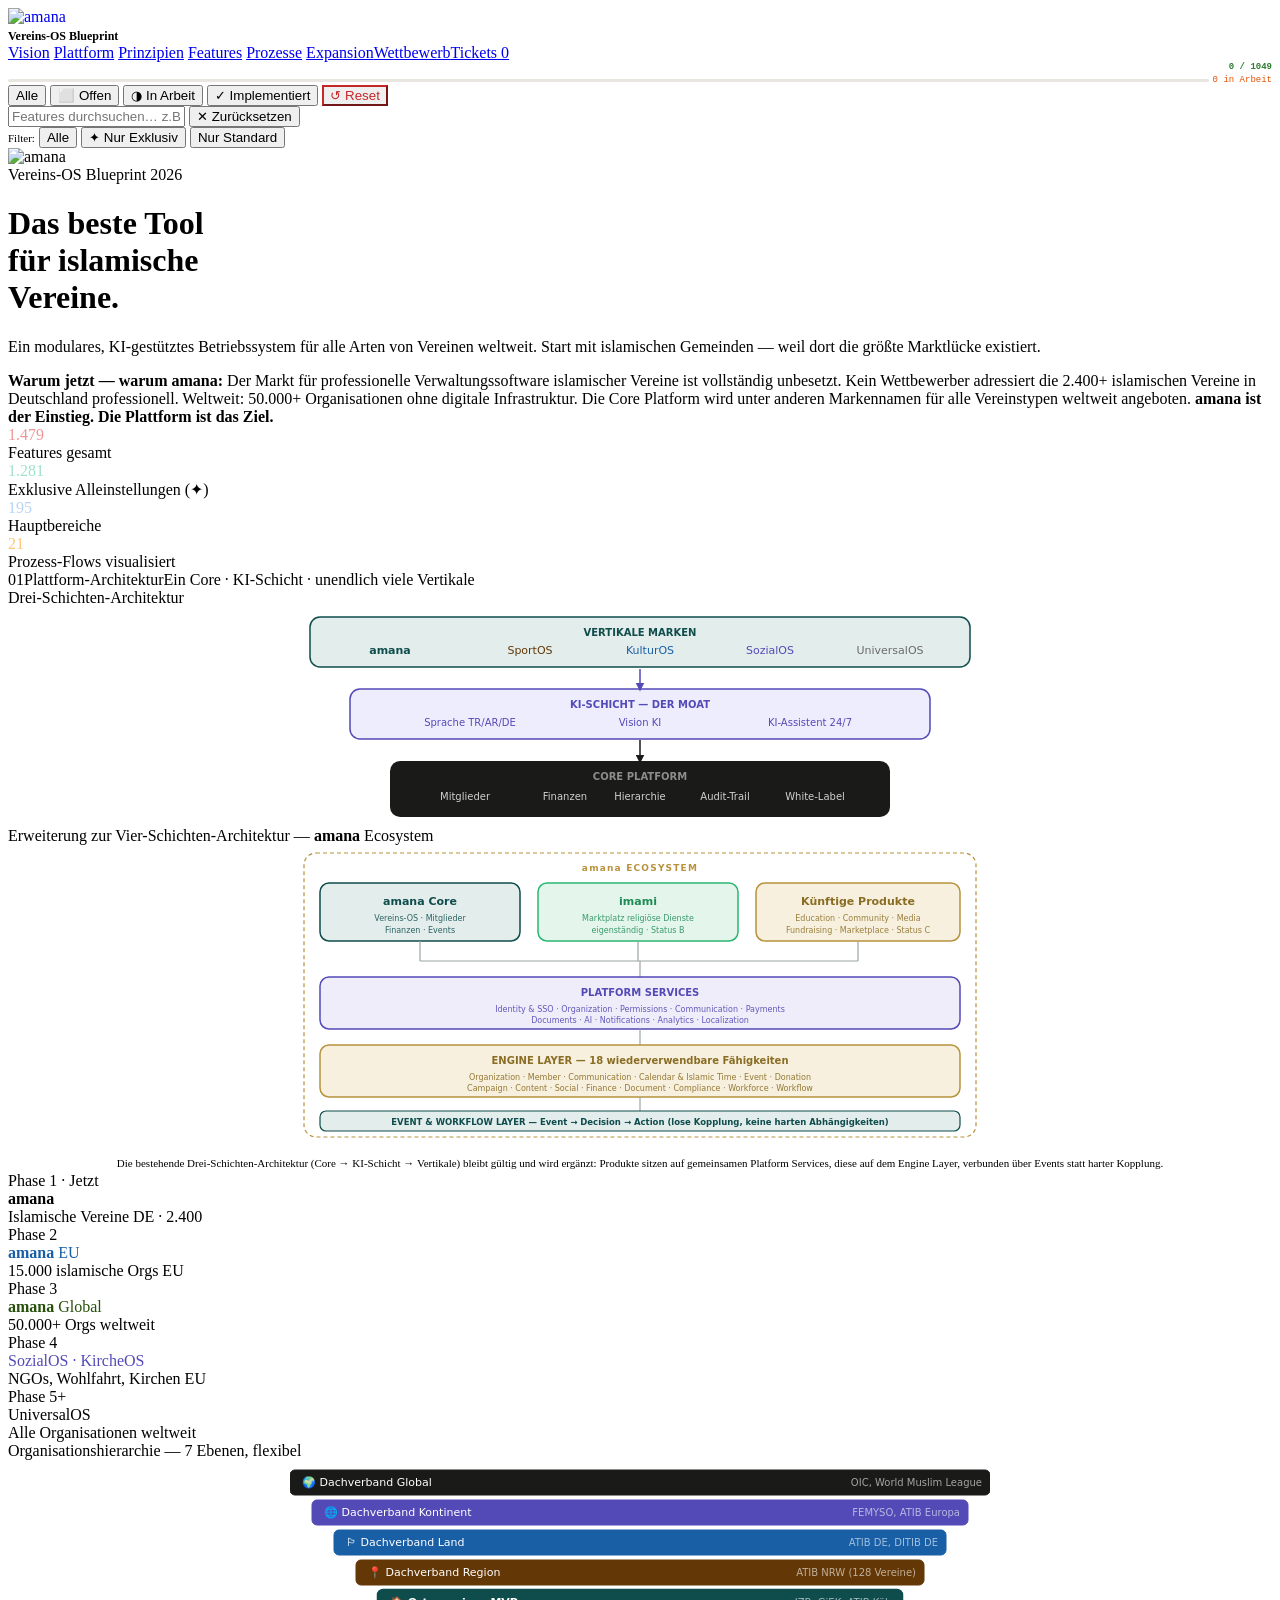
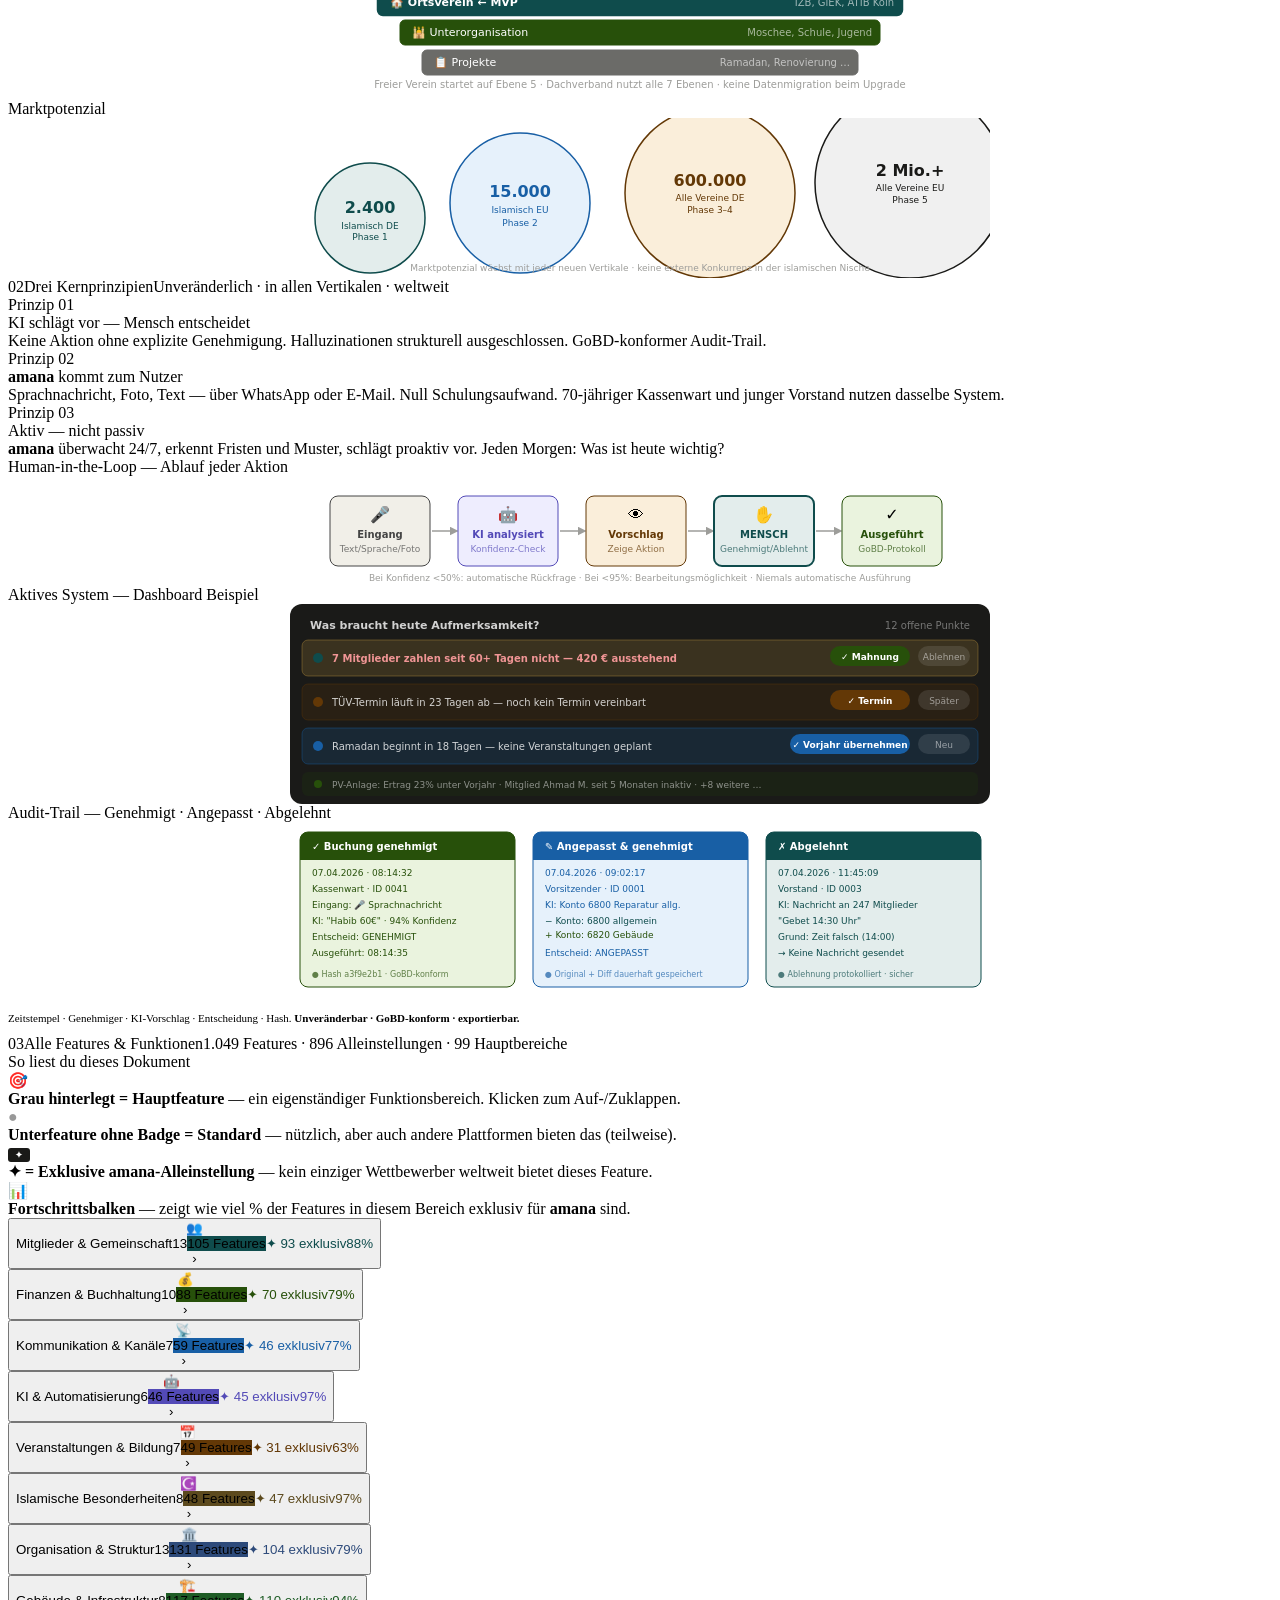
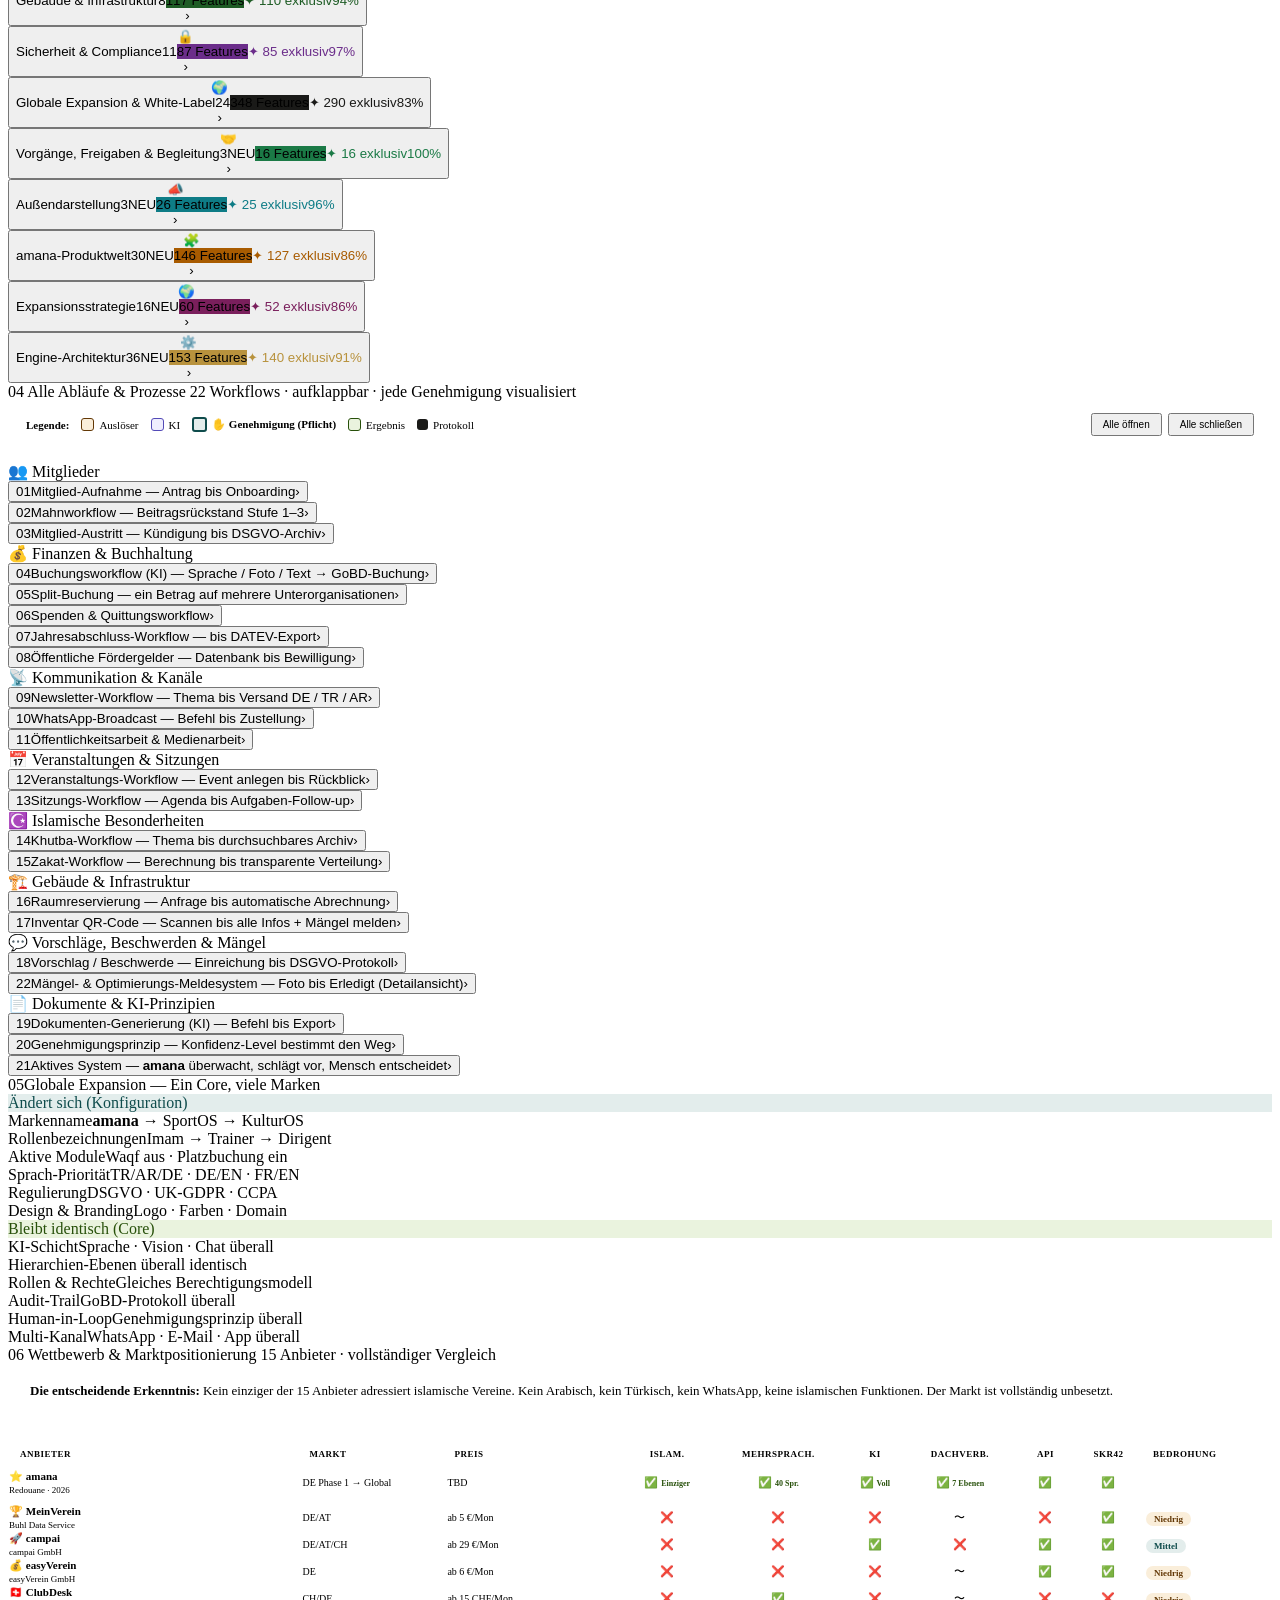
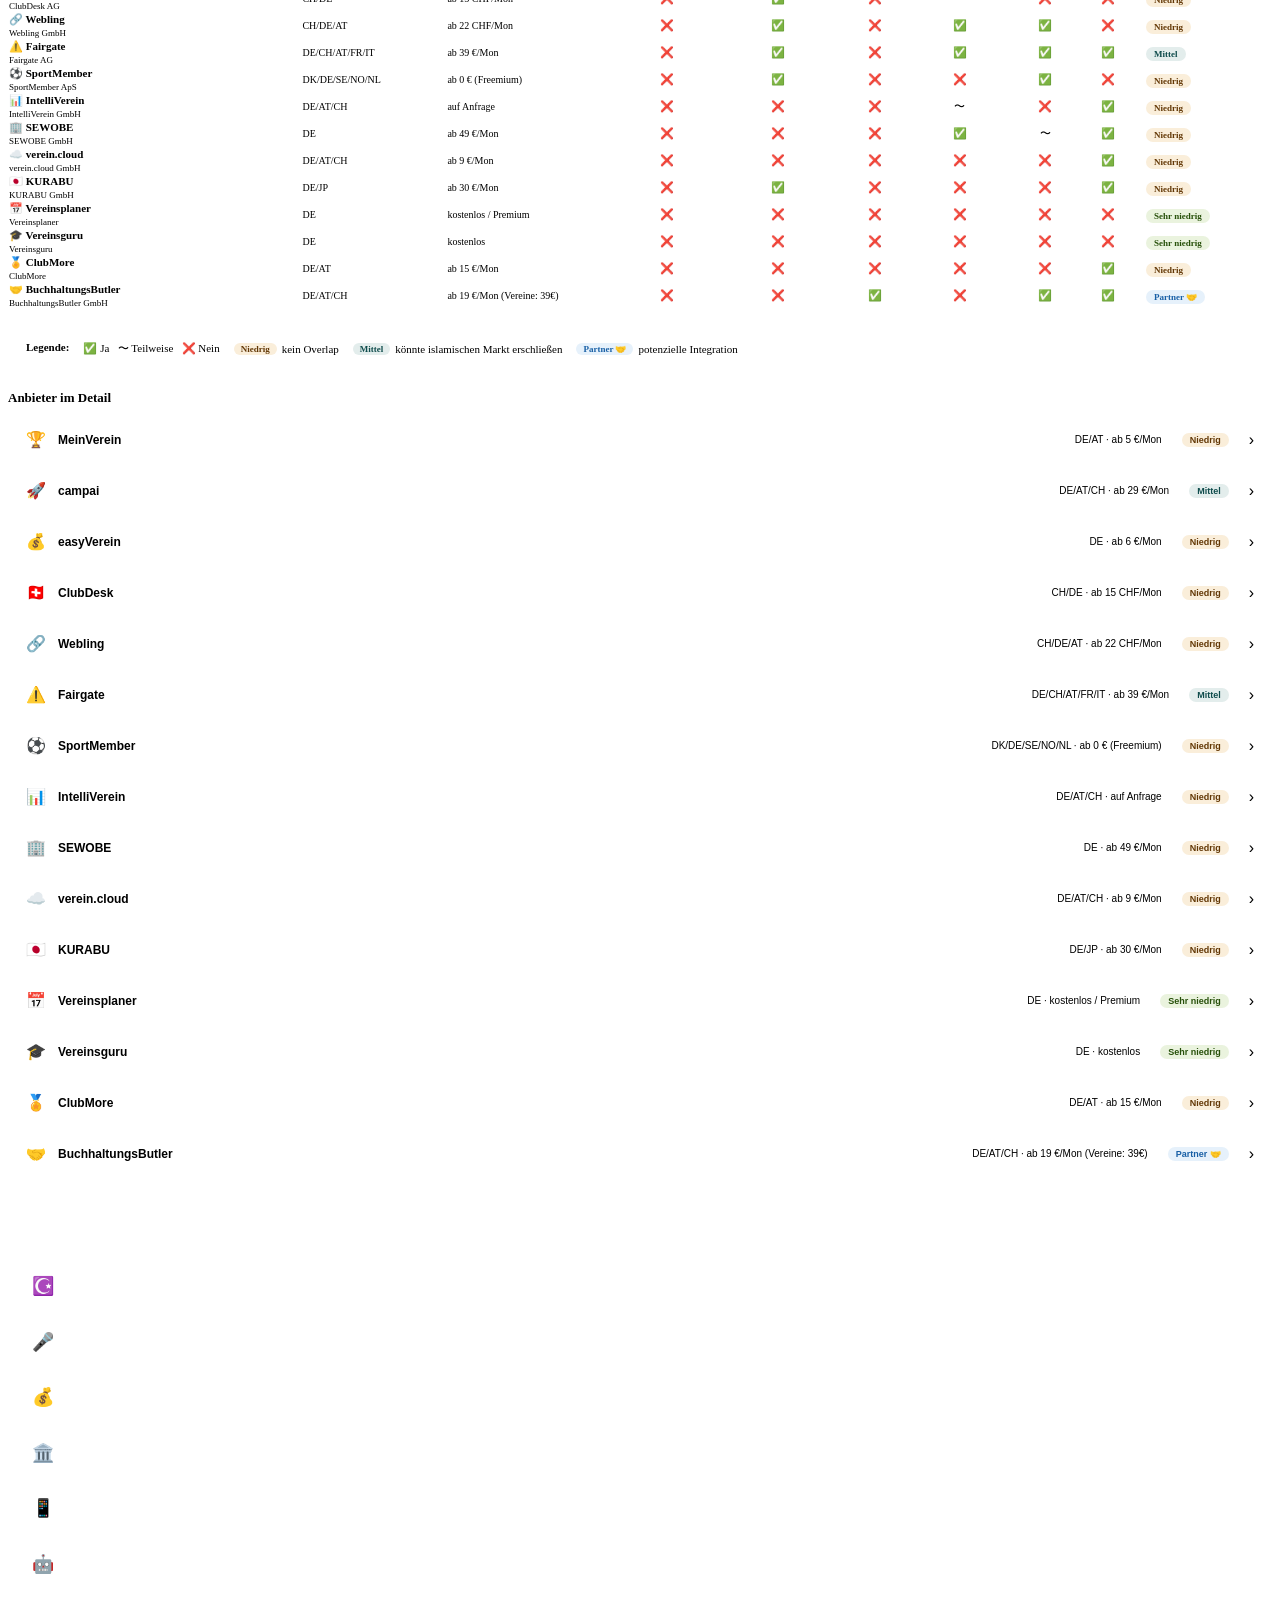
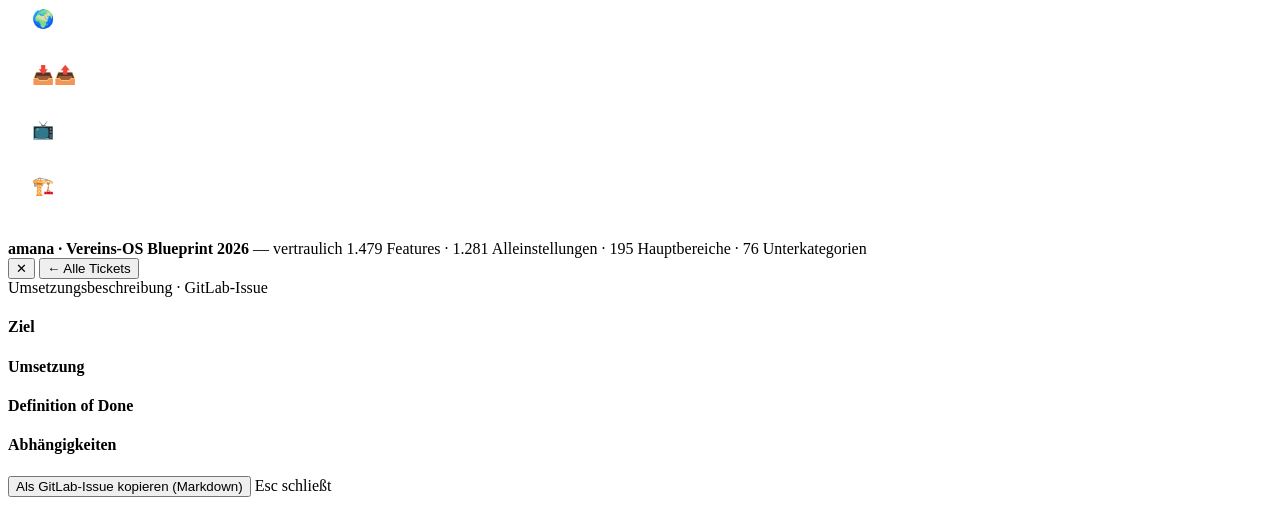
==== commit ca3a19fd: "Add files via upload" ====
--- a/index.html
+++ b/index.html
@@ -3,358 +3,19 @@
 <head>
 <meta charset="UTF-8">
 <meta name="viewport" content="width=device-width,initial-scale=1">
-<title>Vereins-OS Blueprint 2026 — <strong class="am">amana</strong></title>
+<meta name="theme-color" content="#0A3838">
+<meta name="description" content="AMANA Vereins-OS Blueprint 2026">
+<link rel="manifest" href="./manifest.json">
+<link rel="icon" href="./icon-192.png" type="image/png">
+<title>Vereins-OS Blueprint 2026 — amana</title>
 <link href="https://fonts.googleapis.com/css2?family=Syne:wght@600;700;800&family=Inter:wght@300;400;500;600&display=swap" rel="stylesheet">
-<style>
-*{box-sizing:border-box;margin:0;padding:0;}
-:root{--black:#0F3B38;--off:#FAF7F0;--border:#E4E0D6;--gray:#5F6E6B;--r:12px;--teal:#0F4C4C;--teal-deep:#0A3838;--gold:#B8923D;--gold-soft:#C9A95C;--accent:#0F4C4C;--imami:#2AB773;--imami-gold:#DBA92C;}
-body{font-family:'Inter',sans-serif;background:var(--off);color:var(--black);}
-nav{position:sticky;top:0;z-index:99;background:rgba(250,247,240,.94);backdrop-filter:blur(12px);border-bottom:1px solid var(--border);display:flex;align-items:center;padding:0 40px;height:52px;}
-.nav-logo{font-family:'Syne',sans-serif;font-size:15px;font-weight:800;margin-right:24px;white-space:nowrap;}
-.nav-links{display:flex;overflow-x:auto;}
-.nav-a{font-size:12px;color:var(--gray);padding:0 12px;height:52px;display:flex;align-items:center;border-bottom:2px solid transparent;text-decoration:none;transition:.15s;white-space:nowrap;}
-.nav-a:hover{color:var(--black);}
-.nav-a.on{color:var(--black);border-color:var(--black);font-weight:500;}
-.hero{background:var(--teal-deep);color:#fff;padding:64px 40px 48px;position:relative;overflow:hidden;}
-.hero::after{content:'';position:absolute;top:-100px;right:-100px;width:480px;height:480px;border-radius:50%;background:radial-gradient(circle,rgba(184,146,61,.28) 0%,transparent 70%);pointer-events:none;}
-.hero-tag{font-size:11px;font-weight:600;letter-spacing:2.5px;text-transform:uppercase;color:rgba(255,255,255,.35);margin-bottom:20px;display:flex;align-items:center;gap:8px;}
-.hero-tag::before{content:'';width:20px;height:1px;background:rgba(255,255,255,.25);}
-h1{font-family:'Syne',sans-serif;font-size:clamp(38px,6vw,70px);font-weight:800;line-height:1.0;letter-spacing:-2px;margin-bottom:18px;}
-h1 .dim{color:rgba(255,255,255,.28);}
-.hero-lead{font-size:16px;color:rgba(255,255,255,.48);max-width:540px;line-height:1.65;font-weight:300;margin-bottom:28px;}
-.hero-box{background:rgba(255,255,255,.05);border:1px solid rgba(255,255,255,.09);border-radius:var(--r);padding:18px 22px;max-width:660px;font-size:13px;color:rgba(255,255,255,.6);line-height:1.75;margin-bottom:36px;}
-.hero-box strong{color:#fff;font-weight:600;}
-.kpis{display:flex;gap:10px;flex-wrap:wrap;}
-.kpi{background:rgba(255,255,255,.07);border:1px solid rgba(255,255,255,.1);border-radius:40px;padding:10px 20px;}
-.kpi-n{font-family:'Syne',sans-serif;font-size:24px;font-weight:800;line-height:1;}
-.kpi-l{font-size:10px;color:rgba(255,255,255,.4);margin-top:2px;}
-/* SEARCH */
-.search-wrap{display:none;}
-.search-input{flex:1;min-width:240px;padding:9px 14px;border:1px solid var(--border);border-radius:8px;font-size:13px;font-family:'Inter',sans-serif;outline:none;transition:border-color .15s;background:var(--off);}
-.search-input:focus{border-color:var(--black);}
-.search-input::placeholder{color:#9D9D9A;}
-.search-clear{font-size:12px;color:var(--gray);cursor:pointer;padding:5px 10px;border-radius:6px;border:1px solid var(--border);background:#fff;display:none;white-space:nowrap;}
-.search-count{font-size:11px;color:var(--gray);white-space:nowrap;}
-/* FILTER */
-.filter-bar{display:flex;align-items:center;gap:8px;flex-wrap:wrap;}
-.filter-sep{width:1px;height:20px;background:var(--border);}
-.filter-btn{font-size:11px;font-weight:500;padding:5px 12px;border-radius:20px;border:1px solid var(--border);background:#fff;color:var(--gray);cursor:pointer;transition:.15s;white-space:nowrap;}
-.filter-btn:hover,.filter-btn.on{background:var(--black);color:#fff;border-color:var(--black);}
-/* SEARCH RESULTS */
-.search-results{display:none;padding:12px 40px 20px;}
-.sr-item{display:flex;align-items:flex-start;gap:10px;padding:10px 14px;border-radius:8px;background:#fff;border:1px solid var(--border);margin-bottom:6px;cursor:pointer;}
-.sr-item:hover{border-color:var(--black);}
-.sr-area{font-size:9px;font-weight:700;padding:2px 7px;border-radius:3px;color:#fff;flex-shrink:0;margin-top:1px;white-space:nowrap;}
-.sr-main{font-size:10px;color:var(--gray);flex-shrink:0;margin-top:2px;white-space:nowrap;padding:0 4px;}
-.sr-feat{font-size:12px;color:var(--black);flex:1;line-height:1.4;}
-.sr-hi{font-size:9px;font-weight:700;padding:1px 6px;border-radius:3px;background:#1A1A18;color:#fff;flex-shrink:0;white-space:nowrap;}
-.sr-feat mark{background:#FAEEDA;color:#633806;padding:1px 2px;border-radius:2px;}
-.no-results{font-size:13px;color:var(--gray);padding:24px;text-align:center;background:#fff;border-radius:8px;border:1px solid var(--border);}
-.wrap{max-width:1100px;margin:0 auto;padding:0 40px;}
-.sec{padding:48px 0 12px;}
-.sec-head{display:flex;align-items:baseline;gap:12px;margin-bottom:24px;padding-bottom:14px;border-bottom:1px solid var(--border);}
-.sec-num{font-family:'Syne',sans-serif;font-size:11px;font-weight:700;color:rgba(184,146,61,.55);}
-.sec-title{font-family:'Syne',sans-serif;font-size:21px;font-weight:700;letter-spacing:-.4px;}
-.sec-sub{font-size:12px;color:var(--gray);margin-left:auto;}
-.viz{background:#fff;border:1px solid var(--border);border-radius:var(--r);padding:22px;margin-bottom:14px;}
-.viz-lbl{font-size:9px;font-weight:700;text-transform:uppercase;letter-spacing:1.2px;color:var(--gray);margin-bottom:14px;}
-.viz-2{display:grid;grid-template-columns:1fr 1fr;gap:14px;}
-.phases{display:grid;grid-template-columns:repeat(5,1fr);border:1px solid var(--border);border-radius:var(--r);overflow:hidden;margin-bottom:14px;}
-.ph{padding:16px;border-right:1px solid var(--border);}
-.ph:last-child{border-right:none;}
-.ph-tag{font-size:9px;font-weight:700;text-transform:uppercase;letter-spacing:.6px;color:var(--gray);margin-bottom:4px;}
-.ph-brand{font-family:'Syne',sans-serif;font-size:15px;font-weight:700;margin-bottom:3px;}
-.ph-desc{font-size:10px;color:var(--gray);line-height:1.4;}
-.ph.act{background:var(--black);}
-.ph.act .ph-tag{color:rgba(255,255,255,.3);}
-.ph.act .ph-brand{color:#fff;}
-.ph.act .ph-desc{color:rgba(255,255,255,.4);}
-.pcards{display:grid;grid-template-columns:repeat(3,1fr);gap:12px;margin-bottom:14px;}
-.pcard{background:#fff;border:1px solid var(--border);border-radius:var(--r);padding:18px;}
-.pc-n{font-size:9px;font-weight:700;text-transform:uppercase;letter-spacing:.6px;color:var(--gray);margin-bottom:6px;}
-.pc-t{font-family:'Syne',sans-serif;font-size:14px;font-weight:700;margin-bottom:7px;}
-.pc-b{font-size:11px;color:var(--gray);line-height:1.6;}
-/* FEATURE AREAS */
-.feat-legend-box{background:#fff;border:1px solid var(--border);border-radius:var(--r);padding:14px 20px;margin-bottom:12px;}
-.fleg-title{font-size:11px;font-weight:600;margin-bottom:10px;}
-.fleg-items{display:flex;flex-direction:column;gap:8px;}
-.fleg-item{display:flex;align-items:flex-start;gap:10px;font-size:12px;line-height:1.5;}
-.area{border:1px solid var(--border);border-radius:var(--r);margin-bottom:10px;overflow:hidden;}
-.area-hd{width:100%;border:none;background:var(--bg,#F8F8F6);cursor:pointer;display:flex;align-items:center;gap:12px;padding:15px 20px;text-align:left;transition:filter .15s;}
-.area-hd:hover{filter:brightness(.97);}
-.area-ico{font-size:20px;flex-shrink:0;}
-.area-meta{flex:1;}
-.area-name{font-family:'Syne',sans-serif;font-size:14px;font-weight:700;display:block;margin-bottom:4px;}
-.area-stats{display:flex;align-items:center;gap:8px;flex-wrap:wrap;}
-.a-cnt{font-size:9px;font-weight:700;padding:2px 8px;border-radius:20px;color:#fff;}
-.a-hi{font-size:9px;font-weight:600;padding:2px 8px;border-radius:20px;border:1px solid;}
-.a-bar{width:80px;height:5px;background:rgba(0,0,0,.07);border-radius:3px;overflow:hidden;}
-.a-fill{height:100%;border-radius:3px;display:block;}
-.a-pct{font-size:9px;font-weight:600;}
-.area-arr{font-size:20px;color:var(--gray);transition:transform .25s;flex-shrink:0;}
-.area-arr.open{transform:rotate(90deg);}
-.area-body{border-top:1px solid var(--border);}
-.main-feat{border-bottom:1px solid var(--border);}
-.main-feat:last-child{border-bottom:none;}
-.mf-hd{width:100%;border:none;background:#fff;cursor:pointer;display:flex;align-items:center;gap:10px;padding:11px 20px 11px 28px;text-align:left;transition:background .12s;}
-.mf-hd:hover{background:#FAFAF8;}
-.mf-name{font-size:12px;font-weight:600;color:var(--black);flex:1;line-height:1.4;}
-.mf-stats{display:flex;align-items:center;gap:6px;flex-shrink:0;}
-.mf-count{font-size:10px;color:var(--gray);}
-.mf-hi{font-size:10px;font-weight:600;}
-.mf-arr{font-size:16px;color:var(--gray);transition:transform .2s;flex-shrink:0;font-weight:300;}
-.mf-arr.open{transform:rotate(90deg);}
-.mf-body{background:#FAFAF8;border-top:1px solid var(--border);}
-.sf-list{list-style:none;}
-.sf-item{display:flex;align-items:flex-start;gap:8px;padding:8px 20px 8px 48px;border-bottom:1px solid var(--border);font-size:11px;line-height:1.45;}
-.sf-item:last-child{border-bottom:none;}
-.sf-item:hover{background:#F5F5F2;}
-.sf-badge{font-size:8px;font-weight:700;padding:2px 6px;border-radius:3px;color:#fff;flex-shrink:0;margin-top:1px;white-space:nowrap;}
-.sf-dot{width:6px;height:6px;border-radius:50%;flex-shrink:0;margin-top:4px;opacity:.35;}
-.sf-name{flex:1;}
-/* HIGHLIGHT */
-.sf-item.search-hl{background:#FAEEDA;}
-.area.search-hl{outline:2px solid #0F4C4C;outline-offset:-1px;}
-.exp-grid{display:grid;grid-template-columns:1fr 1fr;gap:14px;}
-.exp-card{background:#fff;border:1px solid var(--border);border-radius:var(--r);overflow:hidden;}
-.exp-hd{padding:12px 18px;font-size:10px;font-weight:700;text-transform:uppercase;letter-spacing:.7px;border-bottom:1px solid var(--border);}
-.exp-row{display:flex;gap:12px;padding:9px 18px;border-bottom:1px solid var(--border);font-size:11px;}
-.exp-row:last-child{border-bottom:none;}
-.exp-k{color:var(--gray);width:130px;flex-shrink:0;}
-.exp-v{color:var(--black);font-weight:500;}
-footer{background:var(--black);color:rgba(255,255,255,.35);padding:22px 40px;display:flex;justify-content:space-between;align-items:center;font-size:11px;margin-top:56px;}
-footer strong{color:rgba(255,255,255,.6);}
-@media(max-width:900px){
-  nav,.wrap,footer{padding-left:16px;padding-right:16px;}
-  .hero{padding:48px 16px 36px;}
-  .viz-2,.pcards,.exp-grid{grid-template-columns:1fr;}
-  .phases{grid-template-columns:1fr 1fr;}
-  #tracker-bar{padding:8px 16px 0;}
-  .search-results{padding:10px 16px 16px;}
-  h1{font-size:36px;}
-  .sf-item{padding-left:14px;}
-  footer{flex-direction:column;gap:6px;text-align:center;}
-}
-
-/* ── FLOW CARDS (aufklappbar) ─────────────────────────────────────────────── */
-.flow-cat{font-family:'Syne',sans-serif;font-size:13px;font-weight:700;
-  padding:20px 0 10px;border-bottom:1px solid var(--border);margin-bottom:12px;
-  display:flex;align-items:center;gap:8px;color:var(--black);}
-.flow-cat:first-of-type{padding-top:8px;}
-.flow-card{border:1px solid var(--border);border-radius:var(--r);margin-bottom:8px;overflow:hidden;}
-.flow-hd{width:100%;border:none;background:#fff;cursor:pointer;display:flex;
-  align-items:center;gap:12px;padding:13px 18px;text-align:left;transition:background .12s;}
-.flow-hd:hover{background:#FAFAF8;}
-.flow-num{font-size:9px;font-weight:700;font-family:'Syne',sans-serif;color:rgba(184,146,61,.5);
-  flex-shrink:0;width:20px;}
-.flow-title{font-size:12px;font-weight:600;color:var(--black);flex:1;line-height:1.4;}
-.flow-arr{font-size:18px;color:var(--gray);transition:transform .22s;flex-shrink:0;}
-.flow-arr.open{transform:rotate(90deg);}
-.flow-body{padding:16px 18px 14px;border-top:1px solid var(--border);background:#FAFAF8;
-  overflow-x:auto;}
-
-/* Mängel-Sektion Viz aufklappbar */
-.maengel-viz{border:1px solid var(--border);border-radius:var(--r);margin-bottom:8px;overflow:hidden;}
-.maengel-viz-hd{width:100%;border:none;background:#fff;cursor:pointer;display:flex;align-items:center;
-  gap:12px;padding:13px 18px;text-align:left;transition:background .12s;}
-.maengel-viz-hd:hover{background:#FAFAF8;}
-.maengel-viz-title{font-size:12px;font-weight:600;flex:1;}
-.maengel-viz-arr{font-size:18px;color:var(--gray);transition:transform .22s;}
-.maengel-viz-arr.open{transform:rotate(90deg);}
-.maengel-viz-body{padding:16px 18px 14px;border-top:1px solid var(--border);background:#FAFAF8;}
-
-.ca{display:inline-block;transition:transform .2s;cursor:pointer;font-size:16px;color:var(--gray);user-select:none;}
-.ca.open{transform:rotate(90deg);}
-
-/* ══ IMPLEMENTIERUNGS-TRACKER ══════════════════════════════════════════════ */
-/* 3 Zustände: offen · in-arbeit · implementiert */
-.impl-chk{
-  width:18px;height:18px;border-radius:4px;border:1.5px solid #D0CEC7;
-  background:#fff;cursor:pointer;flex-shrink:0;margin-top:1px;
-  display:flex;align-items:center;justify-content:center;
-  font-size:10px;font-weight:700;line-height:1;transition:.15s;padding:0;
-  color:transparent;
-}
-.impl-chk:hover{border-color:#888;transform:scale(1.1);}
-
-/* Zustand: in-arbeit (🔄 orange) */
-.sf-item.wip .impl-chk{background:#F57C00;border-color:#F57C00;color:#fff;}
-.sf-item.wip .impl-chk::after{content:'◑';}
-.sf-item.wip{background:#FFF8F0 !important;}
-.sf-item.wip .sf-name{color:#E65100;}
-
-/* Zustand: implementiert (✓ grün) */
-.sf-item.done .impl-chk{background:#2E7D32;border-color:#2E7D32;color:#fff;}
-.sf-item.done .impl-chk::after{content:'✓';}
-.sf-item.done{background:#F1FAF1 !important;}
-.sf-item.done .sf-name{color:#2E7D32;}
-
-/* Fortschritt im Hauptbereich-Header */
-.mf-impl-bar{
-  display:flex;align-items:center;gap:5px;flex-shrink:0;
-  margin-right:6px;
-}
-.mf-impl-pct{
-  font-size:9px;font-weight:700;font-family:monospace;
-  color:#2E7D32;min-width:32px;text-align:right;
-}
-.mf-impl-track{
-  width:40px;height:4px;border-radius:2px;
-  background:#E0E0E0;overflow:hidden;
-}
-.mf-impl-fill{height:100%;background:#2E7D32;border-radius:2px;transition:width .3s;}
-
-/* Globale Tracker-Controls */
-#tracker-bar{
-  position:sticky;top:52px;z-index:97;
-  background:#fff;border-bottom:1px solid #E8E6DF;
-  padding:8px 44px 0;display:flex;flex-direction:column;gap:0;
-}
-#tracker-bar-row1{display:flex;align-items:center;gap:10px;flex-wrap:wrap;padding-bottom:8px;}
-#tracker-bar-row2{border-top:1px solid var(--border);padding:8px 0;display:flex;align-items:center;gap:10px;flex-wrap:wrap;}
-#tracker-prog-wrap{flex:1;min-width:120px;max-width:200px;
-  height:6px;background:#E8E6DF;border-radius:3px;overflow:hidden;}
-#tracker-prog-fill{height:100%;background:#2E7D32;border-radius:3px;transition:width .4s;}
-#tracker-label{font-size:10px;font-family:monospace;color:#2E7D32;font-weight:700;white-space:nowrap;}
-.tr-btn{
-  font-size:10px;padding:4px 12px;border-radius:20px;
-  border:1px solid #D0CEC7;background:#fff;cursor:pointer;
-  color:#555;transition:.12s;font-family:inherit;
-}
-.tr-btn:hover{background:#2E7D32;color:#fff;border-color:#2E7D32;}
-.tr-btn.active{background:#2E7D32;color:#fff;border-color:#2E7D32;}
-#tracker-total{font-size:10px;color:#999;font-family:monospace;margin-left:auto;}
-
-</style>
-<style>.nf-new{display:inline-block;font-size:8px;font-weight:700;letter-spacing:.5px;background:#1B7A46;color:#fff;border-radius:20px;padding:1px 6px;margin-left:8px;vertical-align:middle;}.nf-new-area{margin-left:10px;font-size:9px;padding:2px 8px;}</style><style>.subcat{margin:0 0 10px;border:1px solid var(--border);border-radius:10px;overflow:hidden;background:#fff;}.sc-hd{display:flex;align-items:center;gap:10px;width:100%;text-align:left;padding:12px 16px;background:#F1F1EE;border:none;border-bottom:1px solid var(--border);cursor:pointer;font-family:'Syne',sans-serif;font-weight:700;font-size:13.5px;color:#1A1A18;}.sc-hd:hover{background:#EAEAE6;}.sc-name{flex:1;letter-spacing:-.2px;}.sc-count{font-size:11px;color:var(--gray);font-weight:600;font-family:'Inter',sans-serif;}.sc-arr{transition:transform .2s;color:var(--gray);font-size:15px;}.sc-arr.open{transform:rotate(90deg);}.sc-body{padding:10px 12px;background:#FBFBF9;}</style><style>
-.nav-logo-img{height:26px;width:auto;display:block;margin-right:16px;flex-shrink:0;}
-.hero-logo{height:74px;width:auto;display:block;margin-bottom:22px;position:relative;}
-strong.am{font-weight:800;letter-spacing:-.2px;}
-#area12 .area-hd{background:linear-gradient(90deg,rgba(42,183,115,.10),transparent 62%);}
-.imami-head{display:flex;align-items:center;gap:16px;padding:16px 18px;margin:0 0 12px;border-radius:12px;background:#F2FBF6;border:1px solid #CFEEDF;}
-.imami-head img{height:44px;width:auto;flex-shrink:0;}
-.imami-head .ih-txt{font-size:12px;color:#2F5B47;line-height:1.55;}
-.imami-head .ih-txt b{color:#1E8A55;font-family:'Syne',sans-serif;font-size:13px;display:block;margin-bottom:3px;}
-</style><style>
-/* ══ Ticket-Indikator ══ */
-.tk-btn{display:inline-flex;align-items:center;gap:5px;margin-left:10px;padding:2px 9px 2px 7px;border-radius:20px;
- font-size:9px;font-weight:700;letter-spacing:.4px;text-transform:uppercase;cursor:pointer;flex-shrink:0;
- background:rgba(184,146,61,.12);color:#8A6D24;border:1px solid rgba(184,146,61,.35);transition:.15s;font-family:'Inter',sans-serif;}
-.tk-btn::before{content:'';width:6px;height:6px;border-radius:1.5px;background:#B8923D;flex-shrink:0;}
-.tk-btn:hover{background:#B8923D;color:#fff;border-color:#B8923D;}
-.tk-btn:hover::before{background:#fff;}
-.tk-btn:focus-visible{outline:2px solid #B8923D;outline-offset:2px;}
-/* ══ Drawer ══ */
-#tkOv{position:fixed;inset:0;background:rgba(10,56,56,.42);backdrop-filter:blur(3px);opacity:0;pointer-events:none;
- transition:opacity .22s;z-index:998;}
-#tkOv.on{opacity:1;pointer-events:auto;}
-#tkDr{position:fixed;top:0;right:0;bottom:0;width:min(560px,92vw);background:var(--off);z-index:999;
- transform:translateX(102%);transition:transform .3s cubic-bezier(.4,0,.2,1);display:flex;flex-direction:column;
- box-shadow:-18px 0 48px rgba(10,56,56,.18);}
-#tkDr.on{transform:translateX(0);}
-.tk-hd{padding:22px 26px 16px;background:var(--teal-deep);color:#fff;position:relative;flex-shrink:0;}
-.tk-hd::after{content:'';position:absolute;left:26px;right:26px;bottom:0;height:2px;
- background:linear-gradient(90deg,#B8923D,transparent);}
-.tk-eyebrow{font-size:9px;letter-spacing:1.6px;text-transform:uppercase;color:rgba(255,255,255,.42);
- display:flex;align-items:center;gap:7px;margin-bottom:9px;}
-.tk-eyebrow::before{content:'';width:7px;height:7px;background:#B8923D;border-radius:1.5px;}
-.tk-ttl{font-family:'Syne',sans-serif;font-size:20px;font-weight:800;letter-spacing:-.5px;line-height:1.2;padding-right:36px;}
-.tk-x{position:absolute;top:18px;right:20px;width:30px;height:30px;border:none;border-radius:8px;cursor:pointer;
- background:rgba(255,255,255,.1);color:#fff;font-size:17px;line-height:1;transition:.15s;}
-.tk-x:hover{background:rgba(255,255,255,.22);}
-.tk-lbls{display:flex;flex-wrap:wrap;gap:6px;margin-top:13px;}
-.tk-lbl{font-size:9.5px;font-weight:700;letter-spacing:.3px;padding:3px 9px;border-radius:20px;
- background:rgba(255,255,255,.12);color:rgba(255,255,255,.88);border:1px solid rgba(255,255,255,.16);}
-.tk-bd{padding:24px 26px 30px;overflow-y:auto;flex:1;}
-.tk-sec{margin-bottom:24px;}
-.tk-sec h4{font-family:'Syne',sans-serif;font-size:11px;font-weight:700;letter-spacing:1.1px;text-transform:uppercase;
- color:#8A6D24;margin-bottom:9px;display:flex;align-items:center;gap:8px;}
-.tk-sec h4::after{content:'';flex:1;height:1px;background:var(--border);}
-.tk-sec p{font-size:13.5px;line-height:1.65;color:var(--black);}
-.tk-sec ul{list-style:none;margin:0;padding:0;}
-.tk-sec li{font-size:13px;line-height:1.55;padding:5px 0 5px 20px;position:relative;color:#2A3634;}
-.tk-sec li::before{content:'';position:absolute;left:2px;top:12px;width:6px;height:6px;border-radius:1.5px;background:#B8923D;}
-.tk-sec.ak li::before{content:'✓';background:none;color:#1B7A46;font-size:11px;font-weight:700;top:5px;left:0;width:auto;height:auto;}
-.tk-dep{font-size:12px;color:var(--gray);background:#fff;border:1px solid var(--border);border-left:3px solid #B8923D;
- border-radius:8px;padding:11px 14px;line-height:1.55;}
-.tk-ft{padding:14px 26px;border-top:1px solid var(--border);background:#fff;display:flex;gap:10px;align-items:center;flex-shrink:0;}
-.tk-copy{flex:1;padding:11px 16px;border:none;border-radius:9px;background:var(--teal-deep);color:#fff;font-size:12.5px;
- font-weight:700;cursor:pointer;font-family:'Inter',sans-serif;transition:.15s;letter-spacing:.2px;}
-.tk-copy:hover{background:var(--teal);}
-.tk-copy.done{background:#1B7A46;}
-.tk-hint{font-size:10.5px;color:var(--gray);}
-@media(max-width:640px){#tkDr{width:100vw;}.tk-ttl{font-size:17px;}}
-</style><style>
-.sec-title{position:relative;}
-.sec-num{position:relative;padding-left:14px;}
-.sec-num::before{content:'';position:absolute;left:0;top:50%;transform:translateY(-50%);
- width:7px;height:7px;border-radius:1.5px;background:#B8923D;}
-.area-hd:hover{box-shadow:inset 3px 0 0 var(--fg);}
-.mf-hd{transition:background .14s;}
-.mf-hd:hover{background:rgba(184,146,61,.05);}
-.hero h1{letter-spacing:-2.4px;}
-.viz{border:1px solid var(--border);border-radius:14px;background:#fff;padding:26px 22px;margin:18px 0;
- box-shadow:0 1px 3px rgba(10,56,56,.05);}
-.viz-lbl{font-size:10px;font-weight:700;letter-spacing:1.4px;text-transform:uppercase;color:var(--gray);
- margin-bottom:16px;display:flex;align-items:center;gap:8px;}
-.viz-lbl::before{content:'';width:7px;height:7px;border-radius:1.5px;background:#B8923D;flex-shrink:0;}
-</style><style>
-.nav-tk{color:#8A6D24 !important;font-weight:600;display:flex;align-items:center;gap:6px;}
-.nav-tk::before{content:'';width:7px;height:7px;border-radius:1.5px;background:#B8923D;flex-shrink:0;}
-.nav-tk:hover{color:#B8923D !important;}
-.nav-tk-n{background:#B8923D;color:#fff;border-radius:20px;padding:1px 7px;font-size:9.5px;font-weight:700;}
-.tk-area-dot{margin-left:10px;font-size:9px;font-weight:700;letter-spacing:.3px;padding:2px 8px;border-radius:20px;
- background:rgba(184,146,61,.14);color:#8A6D24;border:1px solid rgba(184,146,61,.32);white-space:nowrap;}
-/* Index-Liste im Drawer */
-#tkIdx{display:none;}
-#tkIdx.on{display:block;}
-#tkDetail.off{display:none;}
-.tki-grp{font-family:'Syne',sans-serif;font-size:10.5px;font-weight:700;letter-spacing:1.1px;text-transform:uppercase;
- color:#8A6D24;margin:18px 0 8px;display:flex;align-items:center;gap:8px;}
-.tki-grp:first-child{margin-top:0;}
-.tki-grp::after{content:'';flex:1;height:1px;background:var(--border);}
-.tki-item{display:flex;align-items:center;gap:10px;width:100%;text-align:left;padding:11px 13px;margin-bottom:6px;
- border:1px solid var(--border);border-radius:9px;background:#fff;cursor:pointer;transition:.14s;font-family:'Inter',sans-serif;}
-.tki-item:hover{border-color:#B8923D;background:#FFFDF7;transform:translateX(2px);}
-.tki-item::before{content:'';width:7px;height:7px;border-radius:1.5px;background:#B8923D;flex-shrink:0;}
-.tki-t{flex:1;font-size:13px;font-weight:600;color:var(--black);}
-.tki-l{font-size:9.5px;font-weight:700;color:var(--gray);background:var(--off);border-radius:20px;padding:2px 8px;white-space:nowrap;}
-.tk-back{background:none;border:none;color:rgba(255,255,255,.7);font-size:11px;cursor:pointer;padding:0;margin-bottom:9px;
- display:none;align-items:center;gap:5px;font-family:'Inter',sans-serif;}
-.tk-back.on{display:flex;}
-.tk-back:hover{color:#fff;}
-</style><style>
-.tkx-bar{display:flex;gap:8px;align-items:center;margin-bottom:14px;flex-wrap:wrap;}
-.tkx-search{flex:1;min-width:150px;padding:9px 12px;border:1px solid var(--border);border-radius:8px;
- background:#fff;font-size:12.5px;font-family:'Inter',sans-serif;color:var(--black);}
-.tkx-search:focus{outline:none;border-color:#B8923D;}
-.tkx-mini{padding:8px 12px;border:1px solid var(--border);border-radius:8px;background:#fff;cursor:pointer;
- font-size:11px;font-weight:700;color:var(--gray);font-family:'Inter',sans-serif;white-space:nowrap;transition:.14s;}
-.tkx-mini:hover{border-color:#B8923D;color:#8A6D24;}
-.tkx-cnt{font-size:11px;color:var(--gray);padding:0 2px;}
-.tkx-cnt b{color:#8A6D24;}
-.tki-item{gap:9px;}
-.tki-cb{width:15px;height:15px;flex-shrink:0;accent-color:#B8923D;cursor:pointer;margin:0;}
-.tki-row{display:flex;align-items:center;gap:9px;padding:9px 12px;margin-bottom:5px;border:1px solid var(--border);
- border-radius:9px;background:#fff;transition:.14s;}
-.tki-row:hover{border-color:#B8923D;background:#FFFDF7;}
-.tki-row.sel{border-color:#B8923D;background:#FFF9EC;}
-.tki-open{flex:1;text-align:left;background:none;border:none;cursor:pointer;font-family:'Inter',sans-serif;
- display:flex;align-items:center;gap:9px;padding:2px 0;min-width:0;}
-.tki-open::before{content:'';width:6px;height:6px;border-radius:1.5px;background:#B8923D;flex-shrink:0;}
-.tki-t{flex:1;font-size:12.5px;font-weight:600;color:var(--black);overflow:hidden;text-overflow:ellipsis;white-space:nowrap;}
-.tki-l{font-size:9px;font-weight:700;color:var(--gray);background:var(--off);border-radius:20px;padding:2px 7px;white-space:nowrap;flex-shrink:0;}
-.tkx-ft{display:flex;gap:9px;align-items:center;width:100%;}
-.tkx-exp{flex:1;padding:11px 16px;border:none;border-radius:9px;background:#B8923D;color:#fff;font-size:12.5px;
- font-weight:700;cursor:pointer;font-family:'Inter',sans-serif;transition:.15s;}
-.tkx-exp:hover{background:#a3812f;}
-.tkx-exp:disabled{background:#CFCBC0;cursor:not-allowed;}
-.tkx-exp.done{background:#1B7A46;}
-</style></head>
+<link rel="stylesheet" href="./css/style.css">
+
+</head>
 <body>
 
 <nav>
-  <a href="#vision" style="display:flex;align-items:center;text-decoration:none;"><img class="nav-logo-img" src="[data-uri]" alt="amana"></a><span class="nav-logo" style="font-size:12px;font-weight:600;color:var(--gray);margin-right:20px;">Vereins-OS Blueprint</span>
+  <a href="#vision" style="display:flex;align-items:center;text-decoration:none;"><img class="nav-logo-img" src="./assets/amana-logo.png" alt="amana"></a><span class="nav-logo" style="font-size:12px;font-weight:600;color:var(--gray);margin-right:20px;">Vereins-OS Blueprint</span>
   <div class="nav-links">
     <a class="nav-a on" href="#vision">Vision</a>
     <a class="nav-a" href="#plattform">Plattform</a>
@@ -402,7 +63,7 @@
 
 
 <div class="hero" id="vision">
-  <img class="hero-logo" src="[data-uri]" alt="amana"><div class="hero-tag">Vereins-OS Blueprint 2026</div>
+  <img class="hero-logo" src="./assets/amana-logo-hero.png" alt="amana"><div class="hero-tag">Vereins-OS Blueprint 2026</div>
   <h1>Das beste Tool<br><span class="dim">für islamische</span><br>Vereine.</h1>
   <p class="hero-lead">Ein modulares, KI-gestütztes Betriebssystem für alle Arten von Vereinen weltweit. Start mit islamischen Gemeinden — weil dort die größte Marktlücke existiert.</p>
   <div class="hero-box">
@@ -682,7 +343,7 @@
 
 <div class="wrap" id="feat-areas-wrap">
 <div class="area" id="area0" data-area="mitglieder & gemeinschaft"><button class="area-hd" onclick="togArea(0)" style="--fg:#0F4C4C;--bg:#E3EDEC;"><span class="area-ico">👥</span><div class="area-meta"><span class="area-name">Mitglieder & Gemeinschaft</span><span class="tk-area-dot" title="13 Beschreibungen">13</span><span class="area-stats"><span class="a-cnt" style="background:#0F4C4C;">105 Features</span><span class="a-hi" style="color:#0F4C4C;border-color:#0F4C4C;">✦ 93 exklusiv</span><span class="a-bar"><span class="a-fill" style="width:88%;background:#0F4C4C;"></span></span><span class="a-pct" style="color:#0F4C4C;">88%</span></span></div><span class="area-arr" id="aarr0">›</span></button><div class="area-body" id="abd0" style="display:none;"><div class="subcat" id="sc0-0"><button class="sc-hd" onclick="togSub(0,0)"><span class="sc-name">Mitglieder &amp; Beiträge</span><span class="sc-count">38 Funktionen</span><span class="sc-arr" id="scarr0-0">›</span></button><div class="sc-body" id="scbd0-0" style="display:none;"><div class="main-feat" id="mf0-0"><button class="mf-hd" onclick="togMF(0,0)"><span class="mf-name">Mitgliederverwaltung</span><span class="tk-btn" role="button" tabindex="0" data-tk="tk0" onclick="openTk(event,this)" onkeydown="if(event.key==='Enter'||event.key===' '){openTk(event,this);}" title="Beschreibung / GitLab-Ticket öffnen">Ticket</span><span class="mf-stats"><span class="mf-count">15</span><span class="mf-hi" style="color:#0F4C4C;">✦ 10</span></span><span class="mf-impl-bar"><span class="mf-impl-track"><span class="mf-impl-fill" style="width:0%"></span></span><span class="mf-impl-pct">0%</span></span><span class="mf-arr" id="mfarr0-0">›</span></button><div class="mf-body" id="mfbd0-0" style="display:none;"><ul class="sf-list"><li class="sf-item" data-feat="mitgliederliste & stammdaten (name, adresse, kontakt)"><button class="impl-chk" onclick="togImpl(event,this)" title="Als implementiert markieren"></button><span class="sf-dot" style="background:#0F4C4C;"></span><span class="sf-name">Mitgliederliste & Stammdaten (Name, Adresse, Kontakt)</span></li><li class="sf-item" data-feat="mitgliedsstatus: aktiv, passiv, ehrenmitglied"><button class="impl-chk" onclick="togImpl(event,this)" title="Als implementiert markieren"></button><span class="sf-dot" style="background:#0F4C4C;"></span><span class="sf-name">Mitgliedsstatus: aktiv, passiv, Ehrenmitglied</span></li><li class="sf-item" data-feat="digitaler mitgliedsausweis mit qr-code"><button class="impl-chk" onclick="togImpl(event,this)" title="Als implementiert markieren"></button><span class='sf-badge' style='background:#0F4C4C;'>✦</span><span class="sf-name">Digitaler Mitgliedsausweis mit QR-Code</span></li><li class="sf-item" data-feat="automatische duplikat-erkennung (ki)"><button class="impl-chk" onclick="togImpl(event,this)" title="Als implementiert markieren"></button><span class='sf-badge' style='background:#0F4C4C;'>✦</span><span class="sf-name">Automatische Duplikat-Erkennung (KI)</span></li><li class="sf-item" data-feat="adress-validierung & daten-qualitäts-score (ki)"><button class="impl-chk" onclick="togImpl(event,this)" title="Als implementiert markieren"></button><span class='sf-badge' style='background:#0F4C4C;'>✦</span><span class="sf-name">Adress-Validierung & Daten-Qualitäts-Score (KI)</span></li><li class="sf-item" data-feat="mitglied-foto & profil"><button class="impl-chk" onclick="togImpl(event,this)" title="Als implementiert markieren"></button><span class="sf-dot" style="background:#0F4C4C;"></span><span class="sf-name">Mitglied-Foto & Profil</span></li><li class="sf-item" data-feat="mehrsprachige mitgliederdaten (tr/ar/de)"><button class="impl-chk" onclick="togImpl(event,this)" title="Als implementiert markieren"></button><span class='sf-badge' style='background:#0F4C4C;'>✦</span><span class="sf-name">Mehrsprachige Mitgliederdaten (TR/AR/DE)</span></li><li class="sf-item" data-feat="import mitgliederliste: csv / excel (aus meinverein, easyverein, excel)"><button class="impl-chk" onclick="togImpl(event,this)" title="Als implementiert markieren"></button><span class='sf-badge' style='background:#0F4C4C;'>✦</span><span class="sf-name">Import Mitgliederliste: CSV / Excel (aus MeinVerein, Easyverein, Excel)</span></li><li class="sf-item" data-feat="import-assistent: spalten automatisch zuordnen (ki)"><button class="impl-chk" onclick="togImpl(event,this)" title="Als implementiert markieren"></button><span class='sf-badge' style='background:#0F4C4C;'>✦</span><span class="sf-name">Import-Assistent: Spalten automatisch zuordnen (KI)</span></li><li class="sf-item" data-feat="import-validierung: duplikate + fehler vor dem import anzeigen"><button class="impl-chk" onclick="togImpl(event,this)" title="Als implementiert markieren"></button><span class='sf-badge' style='background:#0F4C4C;'>✦</span><span class="sf-name">Import-Validierung: Duplikate + Fehler vor dem Import anzeigen</span></li><li class="sf-item" data-feat="import mitgliederdaten: vcard / vcf (adressbuch)"><button class="impl-chk" onclick="togImpl(event,this)" title="Als implementiert markieren"></button><span class='sf-badge' style='background:#0F4C4C;'>✦</span><span class="sf-name">Import Mitgliederdaten: vCard / VCF (Adressbuch)</span></li><li class="sf-item" data-feat="mitglieder-export: kontakte-datei (outlook / google csv)"><button class="impl-chk" onclick="togImpl(event,this)" title="Als implementiert markieren"></button><span class="sf-dot" style="background:#0F4C4C;"></span><span class="sf-name">Mitglieder-Export: Kontakte-Datei (Outlook / Google CSV)</span></li><li class="sf-item" data-feat="export mitgliedsausweis: pdf mit qr-code (einzel + sammel)"><button class="impl-chk" onclick="togImpl(event,this)" title="Als implementiert markieren"></button><span class='sf-badge' style='background:#0F4C4C;'>✦</span><span class="sf-name">Export Mitgliedsausweis: PDF mit QR-Code (Einzel + Sammel)</span></li><li class="sf-item" data-feat="mitglieder-self-service-portal: adresse, iban, foto selbst ändern"><button class="impl-chk" onclick="togImpl(event,this)" title="Als implementiert markieren"></button><span class='sf-badge' style='background:#0F4C4C;'>✦</span><span class="sf-name">Mitglieder-Self-Service-Portal: Adresse, IBAN, Foto selbst ändern</span></li><li class="sf-item" data-feat="e-mail-vorlagen-bibliothek: standardbriefe in de/tr/ar (editierbar)"><button class="impl-chk" onclick="togImpl(event,this)" title="Als implementiert markieren"></button><span class="sf-dot" style="background:#0F4C4C;"></span><span class="sf-name">E-Mail-Vorlagen-Bibliothek: Standardbriefe in DE/TR/AR (editierbar)</span></li></ul></div></div><div class="main-feat" id="mf0-1"><button class="mf-hd" onclick="togMF(0,1)"><span class="mf-name">Beitragsverwaltung</span><span class="tk-btn" role="button" tabindex="0" data-tk="tk1" onclick="openTk(event,this)" onkeydown="if(event.key==='Enter'||event.key===' '){openTk(event,this);}" title="Beschreibung / GitLab-Ticket öffnen">Ticket</span><span class="mf-stats"><span class="mf-count">7</span><span class="mf-hi" style="color:#0F4C4C;">✦ 3</span></span><span class="mf-impl-bar"><span class="mf-impl-track"><span class="mf-impl-fill" style="width:0%"></span></span><span class="mf-impl-pct">0%</span></span><span class="mf-arr" id="mfarr0-1">›</span></button><div class="mf-body" id="mfbd0-1" style="display:none;"><ul class="sf-list"><li class="sf-item" data-feat="flexible beitragsmodelle (monatlich, jährlich, familienbeitrag)"><button class="impl-chk" onclick="togImpl(event,this)" title="Als implementiert markieren"></button><span class="sf-dot" style="background:#0F4C4C;"></span><span class="sf-name">Flexible Beitragsmodelle (monatlich, jährlich, Familienbeitrag)</span></li><li class="sf-item" data-feat="automatischer sepa-lastschrifteinzug"><button class="impl-chk" onclick="togImpl(event,this)" title="Als implementiert markieren"></button><span class="sf-dot" style="background:#0F4C4C;"></span><span class="sf-name">Automatischer SEPA-Lastschrifteinzug</span></li><li class="sf-item" data-feat="zahlungsplan & ratenzahlung"><button class="impl-chk" onclick="togImpl(event,this)" title="Als implementiert markieren"></button><span class="sf-dot" style="background:#0F4C4C;"></span><span class="sf-name">Zahlungsplan & Ratenzahlung</span></li><li class="sf-item" data-feat="mahnworkflow stufe 1–3 (automatisch vorbereitet)"><button class="impl-chk" onclick="togImpl(event,this)" title="Als implementiert markieren"></button><span class='sf-badge' style='background:#0F4C4C;'>✦</span><span class="sf-name">Mahnworkflow Stufe 1–3 (automatisch vorbereitet)</span></li><li class="sf-item" data-feat="beitragshistorie & zahlungsnachweis pro mitglied"><button class="impl-chk" onclick="togImpl(event,this)" title="Als implementiert markieren"></button><span class="sf-dot" style="background:#0F4C4C;"></span><span class="sf-name">Beitragshistorie & Zahlungsnachweis pro Mitglied</span></li><li class="sf-item" data-feat="zuwendungsbescheinigung pdf (sofort, automatisch)"><button class="impl-chk" onclick="togImpl(event,this)" title="Als implementiert markieren"></button><span class='sf-badge' style='background:#0F4C4C;'>✦</span><span class="sf-name">Zuwendungsbescheinigung PDF (sofort, automatisch)</span></li><li class="sf-item" data-feat="mahnschreiben in tr/ar/de (ki-formuliert)"><button class="impl-chk" onclick="togImpl(event,this)" title="Als implementiert markieren"></button><span class='sf-badge' style='background:#0F4C4C;'>✦</span><span class="sf-name">Mahnschreiben in TR/AR/DE (KI-formuliert)</span></li></ul></div></div><div class="main-feat" id="mf0-2"><button class="mf-hd" onclick="togMF(0,2)"><span class="mf-name">Mitglieder-Journey (Eintritt bis Austritt)</span><span class="tk-btn" role="button" tabindex="0" data-tk="tk2" onclick="openTk(event,this)" onkeydown="if(event.key==='Enter'||event.key===' '){openTk(event,this);}" title="Beschreibung / GitLab-Ticket öffnen">Ticket</span><span class="mf-stats"><span class="mf-count">6</span><span class="mf-hi" style="color:#0F4C4C;">✦ 5</span></span><span class="mf-impl-bar"><span class="mf-impl-track"><span class="mf-impl-fill" style="width:0%"></span></span><span class="mf-impl-pct">0%</span></span><span class="mf-arr" id="mfarr0-2">›</span></button><div class="mf-body" id="mfbd0-2" style="display:none;"><ul class="sf-list"><li class="sf-item" data-feat="online-beitrittsformular (mehrsprachig)"><button class="impl-chk" onclick="togImpl(event,this)" title="Als implementiert markieren"></button><span class="sf-dot" style="background:#0F4C4C;"></span><span class="sf-name">Online-Beitrittsformular (mehrsprachig)</span></li><li class="sf-item" data-feat="willkommens-workflow: automatische 5-schritt-serie"><button class="impl-chk" onclick="togImpl(event,this)" title="Als implementiert markieren"></button><span class='sf-badge' style='background:#0F4C4C;'>✦</span><span class="sf-name">Willkommens-Workflow: automatische 5-Schritt-Serie</span></li><li class="sf-item" data-feat="paten-zuweisung für neue mitglieder (automatisch)"><button class="impl-chk" onclick="togImpl(event,this)" title="Als implementiert markieren"></button><span class='sf-badge' style='background:#0F4C4C;'>✦</span><span class="sf-name">Paten-Zuweisung für neue Mitglieder (automatisch)</span></li><li class="sf-item" data-feat="konvertiten-begleitung: 90-tage-plan (new muslims)"><button class="impl-chk" onclick="togImpl(event,this)" title="Als implementiert markieren"></button><span class='sf-badge' style='background:#0F4C4C;'>✦</span><span class="sf-name">Konvertiten-Begleitung: 90-Tage-Plan (New Muslims)</span></li><li class="sf-item" data-feat="austritts-workflow: rückfrage & abschlussdokumentation"><button class="impl-chk" onclick="togImpl(event,this)" title="Als implementiert markieren"></button><span class='sf-badge' style='background:#0F4C4C;'>✦</span><span class="sf-name">Austritts-Workflow: Rückfrage & Abschlussdokumentation</span></li><li class="sf-item" data-feat="abwanderungsrisiko-erkennung (ki)"><button class="impl-chk" onclick="togImpl(event,this)" title="Als implementiert markieren"></button><span class='sf-badge' style='background:#0F4C4C;'>✦</span><span class="sf-name">Abwanderungsrisiko-Erkennung (KI)</span></li></ul></div></div><div class="main-feat" id="mf0-10"><button class="mf-hd" onclick="togMF(0,10)"><span class="mf-name">Mitglieder-Tarife & Sonderfälle</span><span class="tk-btn" role="button" tabindex="0" data-tk="tk3" onclick="openTk(event,this)" onkeydown="if(event.key==='Enter'||event.key===' '){openTk(event,this);}" title="Beschreibung / GitLab-Ticket öffnen">Ticket</span><span class="mf-stats"><span class="mf-count">7</span><span class="mf-hi" style="color:#0F4C4C;">✦ 6</span></span><span class="mf-impl-bar"><span class="mf-impl-track"><span class="mf-impl-fill" style="width:0%"></span></span><span class="mf-impl-pct">0%</span></span><span class="mf-arr" id="mfarr0-10">›</span></button><div class="mf-body" id="mfbd0-10" style="display:none;"><ul class="sf-list"><li class="sf-item" data-feat="warteliste: aufnahme-antrag verwalten bis platz frei"><button class="impl-chk" onclick="togImpl(event,this)" title="Als implementiert markieren"></button><span class='sf-badge' style='background:#0F4C4C;'>✦</span><span class="sf-name">Warteliste: Aufnahme-Antrag verwalten bis Platz frei</span></li><li class="sf-item" data-feat="probezeit-mitgliedschaft (z.b. 3 monate)"><button class="impl-chk" onclick="togImpl(event,this)" title="Als implementiert markieren"></button><span class='sf-badge' style='background:#0F4C4C;'>✦</span><span class="sf-name">Probezeit-Mitgliedschaft (z.B. 3 Monate)</span></li><li class="sf-item" data-feat="beitragsbefreiung / sozialtarif (härtefall, alg ii)"><button class="impl-chk" onclick="togImpl(event,this)" title="Als implementiert markieren"></button><span class='sf-badge' style='background:#0F4C4C;'>✦</span><span class="sf-name">Beitragsbefreiung / Sozialtarif (Härtefall, ALG II)</span></li><li class="sf-item" data-feat="geschwisterrabatt automatisch berechnen"><button class="impl-chk" onclick="togImpl(event,this)" title="Als implementiert markieren"></button><span class='sf-badge' style='background:#0F4C4C;'>✦</span><span class="sf-name">Geschwisterrabatt automatisch berechnen</span></li><li class="sf-item" data-feat="ehrenmitgliedschaft: beitragsfrei + besondere rechte"><button class="impl-chk" onclick="togImpl(event,this)" title="Als implementiert markieren"></button><span class="sf-dot" style="background:#0F4C4C;"></span><span class="sf-name">Ehrenmitgliedschaft: beitragsfrei + besondere Rechte</span></li><li class="sf-item" data-feat="seniorentarif automatisch ab alter x"><button class="impl-chk" onclick="togImpl(event,this)" title="Als implementiert markieren"></button><span class='sf-badge' style='background:#0F4C4C;'>✦</span><span class="sf-name">Seniorentarif automatisch ab Alter X</span></li><li class="sf-item" data-feat="studenten-nachweis: reduzierter beitrag mit upload"><button class="impl-chk" onclick="togImpl(event,this)" title="Als implementiert markieren"></button><span class='sf-badge' style='background:#0F4C4C;'>✦</span><span class="sf-name">Studenten-Nachweis: reduzierter Beitrag mit Upload</span></li></ul></div></div><div class="main-feat" id="mf0-11"><button class="mf-hd" onclick="togMF(0,11)"><span class="mf-name">Digitaler Beitritt &amp; Freiwilligendienste</span><span class="tk-btn" role="button" tabindex="0" data-tk="tk4" onclick="openTk(event,this)" onkeydown="if(event.key==='Enter'||event.key===' '){openTk(event,this);}" title="Beschreibung / GitLab-Ticket öffnen">Ticket</span><span class="nf-new">NEU</span><span class="mf-stats"><span class="mf-count">3</span><span class="mf-hi" style="color:#0F4C4C;">✦ 3</span></span><span class="mf-impl-bar"><span class="mf-impl-track"><span class="mf-impl-fill" style="width:0%"></span></span><span class="mf-impl-pct">0%</span></span><span class="mf-arr" id="mfarr0-11">›</span></button><div class="mf-body" id="mfbd0-11" style="display:none;"><ul class="sf-list"><li class="sf-item" data-feat="digitaler beitritt mit sepa-lastschriftmandat (runder prozess)"><button class="impl-chk" onclick="togImpl(event,this)" title="Als implementiert markieren"></button><span class='sf-badge' style='background:#0F4C4C;'>✦</span><span class="sf-name">Digitaler Beitritt mit SEPA-Lastschriftmandat (runder Prozess)</span></li><li class="sf-item" data-feat="freiwilligen- &amp; dienstplan: reinigung, iftar-auf-/abbau, aufsicht, kassendienst"><button class="impl-chk" onclick="togImpl(event,this)" title="Als implementiert markieren"></button><span class='sf-badge' style='background:#0F4C4C;'>✦</span><span class="sf-name">Freiwilligen- &amp; Dienstplan: Reinigung, Iftar-Auf-/Abbau, Aufsicht, Kassendienst</span></li><li class="sf-item" data-feat="schichtplan mit zuteilung und erinnerung"><button class="impl-chk" onclick="togImpl(event,this)" title="Als implementiert markieren"></button><span class='sf-badge' style='background:#0F4C4C;'>✦</span><span class="sf-name">Schichtplan mit Zuteilung und Erinnerung</span></li></ul></div></div></div></div><div class="subcat" id="sc0-1"><button class="sc-hd" onclick="togSub(0,1)"><span class="sc-name">Kompetenzen &amp; Gruppen</span><span class="sc-count">5 Funktionen</span><span class="sc-arr" id="scarr0-1">›</span></button><div class="sc-body" id="scbd0-1" style="display:none;"><div class="main-feat" id="mf0-12"><button class="mf-hd" onclick="togMF(0,12)"><span class="mf-name">Kompetenzen, Fähigkeiten &amp; Gruppen</span><span class="tk-btn" role="button" tabindex="0" data-tk="tk5" onclick="openTk(event,this)" onkeydown="if(event.key==='Enter'||event.key===' '){openTk(event,this);}" title="Beschreibung / GitLab-Ticket öffnen">Ticket</span><span class="nf-new">NEU</span><span class="mf-stats"><span class="mf-count">5</span><span class="mf-hi" style="color:#0F4C4C;">✦ 5</span></span><span class="mf-impl-bar"><span class="mf-impl-track"><span class="mf-impl-fill" style="width:0%"></span></span><span class="mf-impl-pct">0%</span></span><span class="mf-arr" id="mfarr0-12">›</span></button><div class="mf-body" id="mfbd0-12" style="display:none;"><ul class="sf-list"><li class="sf-item" data-feat="kompetenzen und fähigkeiten je mitglied als profilfeld"><button class="impl-chk" onclick="togImpl(event,this)" title="Als implementiert markieren"></button><span class='sf-badge' style='background:#0F4C4C;'>✦</span><span class="sf-name">Kompetenzen und Fähigkeiten je Mitglied als Profilfeld</span></li><li class="sf-item" data-feat="sprachen, qualifikationen und ehrenamt-interessen hinterlegen"><button class="impl-chk" onclick="togImpl(event,this)" title="Als implementiert markieren"></button><span class='sf-badge' style='background:#0F4C4C;'>✦</span><span class="sf-name">Sprachen, Qualifikationen und Ehrenamt-Interessen hinterlegen</span></li><li class="sf-item" data-feat="mitglieder gruppen und arbeitskreisen zuordnen"><button class="impl-chk" onclick="togImpl(event,this)" title="Als implementiert markieren"></button><span class='sf-badge' style='background:#0F4C4C;'>✦</span><span class="sf-name">Mitglieder Gruppen und Arbeitskreisen zuordnen</span></li><li class="sf-item" data-feat="verknüpfung mit dienstplan, patenschaften und imami (passende mitglieder vorschlagen)"><button class="impl-chk" onclick="togImpl(event,this)" title="Als implementiert markieren"></button><span class='sf-badge' style='background:#0F4C4C;'>✦</span><span class="sf-name">Verknüpfung mit Dienstplan, Patenschaften und imami (passende Mitglieder vorschlagen)</span></li><li class="sf-item" data-feat="kompetenzsuche: wer kann was im verein"><button class="impl-chk" onclick="togImpl(event,this)" title="Als implementiert markieren"></button><span class='sf-badge' style='background:#0F4C4C;'>✦</span><span class="sf-name">Kompetenzsuche: wer kann was im Verein</span></li></ul></div></div></div></div><div class="subcat" id="sc0-2"><button class="sc-hd" onclick="togSub(0,2)"><span class="sc-name">Fürsorge &amp; Gemeinschaft</span><span class="sc-count">18 Funktionen</span><span class="sc-arr" id="scarr0-2">›</span></button><div class="sc-body" id="scbd0-2" style="display:none;"><div class="main-feat" id="mf0-3"><button class="mf-hd" onclick="togMF(0,3)"><span class="mf-name">Ehrungen & Erinnerungskultur</span><span class="tk-btn" role="button" tabindex="0" data-tk="tk6" onclick="openTk(event,this)" onkeydown="if(event.key==='Enter'||event.key===' '){openTk(event,this);}" title="Beschreibung / GitLab-Ticket öffnen">Ticket</span><span class="mf-stats"><span class="mf-count">7</span><span class="mf-hi" style="color:#0F4C4C;">✦ 7</span></span><span class="mf-impl-bar"><span class="mf-impl-track"><span class="mf-impl-fill" style="width:0%"></span></span><span class="mf-impl-pct">0%</span></span><span class="mf-arr" id="mfarr0-3">›</span></button><div class="mf-body" id="mfbd0-3" style="display:none;"><ul class="sf-list"><li class="sf-item" data-feat="jubiläen: 10 / 20 / 30 jahre mitgliedschaft (automatisch)"><button class="impl-chk" onclick="togImpl(event,this)" title="Als implementiert markieren"></button><span class='sf-badge' style='background:#0F4C4C;'>✦</span><span class="sf-name">Jubiläen: 10 / 20 / 30 Jahre Mitgliedschaft (automatisch)</span></li><li class="sf-item" data-feat="mitglied des monats: ki-porträt aus vereinsdaten"><button class="impl-chk" onclick="togImpl(event,this)" title="Als implementiert markieren"></button><span class='sf-badge' style='background:#0F4C4C;'>✦</span><span class="sf-name">Mitglied des Monats: KI-Porträt aus Vereinsdaten</span></li><li class="sf-item" data-feat="ehrenamtlicher des jahres: automatische vorschläge"><button class="impl-chk" onclick="togImpl(event,this)" title="Als implementiert markieren"></button><span class='sf-badge' style='background:#0F4C4C;'>✦</span><span class="sf-name">Ehrenamtlicher des Jahres: automatische Vorschläge</span></li><li class="sf-item" data-feat="lebenslauf & beiträge verstorbener (ki-generiert)"><button class="impl-chk" onclick="togImpl(event,this)" title="Als implementiert markieren"></button><span class='sf-badge' style='background:#0F4C4C;'>✦</span><span class="sf-name">Lebenslauf & Beiträge Verstorbener (KI-generiert)</span></li><li class="sf-item" data-feat="bittgebet (dua) für verstorbene automatisch einfügen"><button class="impl-chk" onclick="togImpl(event,this)" title="Als implementiert markieren"></button><span class='sf-badge' style='background:#0F4C4C;'>✦</span><span class="sf-name">Bittgebet (Dua) für Verstorbene automatisch einfügen</span></li><li class="sf-item" data-feat="koran-abschluss (hifz): ehrung & zertifikat automatisch"><button class="impl-chk" onclick="togImpl(event,this)" title="Als implementiert markieren"></button><span class='sf-badge' style='background:#0F4C4C;'>✦</span><span class="sf-name">Koran-Abschluss (Hifz): Ehrung & Zertifikat automatisch</span></li><li class="sf-item" data-feat="vereinschronik: geschichte digital aufgebaut aus daten"><button class="impl-chk" onclick="togImpl(event,this)" title="Als implementiert markieren"></button><span class='sf-badge' style='background:#0F4C4C;'>✦</span><span class="sf-name">Vereinschronik: Geschichte digital aufgebaut aus Daten</span></li></ul></div></div><div class="main-feat" id="mf0-5"><button class="mf-hd" onclick="togMF(0,5)"><span class="mf-name">Fürsorge & Soziales Netzwerk</span><span class="tk-btn" role="button" tabindex="0" data-tk="tk7" onclick="openTk(event,this)" onkeydown="if(event.key==='Enter'||event.key===' '){openTk(event,this);}" title="Beschreibung / GitLab-Ticket öffnen">Ticket</span><span class="mf-stats"><span class="mf-count">5</span><span class="mf-hi" style="color:#0F4C4C;">✦ 5</span></span><span class="mf-impl-bar"><span class="mf-impl-track"><span class="mf-impl-fill" style="width:0%"></span></span><span class="mf-impl-pct">0%</span></span><span class="mf-arr" id="mfarr0-5">›</span></button><div class="mf-body" id="mfbd0-5" style="display:none;"><ul class="sf-list"><li class="sf-item" data-feat="krankenbesuch-koordination (besuchsdienst)"><button class="impl-chk" onclick="togImpl(event,this)" title="Als implementiert markieren"></button><span class='sf-badge' style='background:#0F4C4C;'>✦</span><span class="sf-name">Krankenbesuch-Koordination (Besuchsdienst)</span></li><li class="sf-item" data-feat="seniorenbetreuung: erinnerungen, besuche, transport"><button class="impl-chk" onclick="togImpl(event,this)" title="Als implementiert markieren"></button><span class='sf-badge' style='background:#0F4C4C;'>✦</span><span class="sf-name">Seniorenbetreuung: Erinnerungen, Besuche, Transport</span></li><li class="sf-item" data-feat="mahlzeiten-koordination (ramadan, bedürftige)"><button class="impl-chk" onclick="togImpl(event,this)" title="Als implementiert markieren"></button><span class='sf-badge' style='background:#0F4C4C;'>✦</span><span class="sf-name">Mahlzeiten-Koordination (Ramadan, Bedürftige)</span></li><li class="sf-item" data-feat="hausaufgabenhilfe / nachhilfe-koordination"><button class="impl-chk" onclick="togImpl(event,this)" title="Als implementiert markieren"></button><span class='sf-badge' style='background:#0F4C4C;'>✦</span><span class="sf-name">Hausaufgabenhilfe / Nachhilfe-Koordination</span></li><li class="sf-item" data-feat="notfall-bestattungsfonds: einzahlung & auszahlung"><button class="impl-chk" onclick="togImpl(event,this)" title="Als implementiert markieren"></button><span class='sf-badge' style='background:#0F4C4C;'>✦</span><span class="sf-name">Notfall-Bestattungsfonds: Einzahlung & Auszahlung</span></li></ul></div></div><div class="main-feat" id="mf0-6"><button class="mf-hd" onclick="togMF(0,6)"><span class="mf-name">Vernetzung & Kooperationen</span><span class="tk-btn" role="button" tabindex="0" data-tk="tk8" onclick="openTk(event,this)" onkeydown="if(event.key==='Enter'||event.key===' '){openTk(event,this);}" title="Beschreibung / GitLab-Ticket öffnen">Ticket</span><span class="mf-stats"><span class="mf-count">6</span><span class="mf-hi" style="color:#0F4C4C;">✦ 6</span></span><span class="mf-impl-bar"><span class="mf-impl-track"><span class="mf-impl-fill" style="width:0%"></span></span><span class="mf-impl-pct">0%</span></span><span class="mf-arr" id="mfarr0-6">›</span></button><div class="mf-body" id="mfbd0-6" style="display:none;"><ul class="sf-list"><li class="sf-item" data-feat="kooperationen mit anderen vereinen verwalten"><button class="impl-chk" onclick="togImpl(event,this)" title="Als implementiert markieren"></button><span class='sf-badge' style='background:#0F4C4C;'>✦</span><span class="sf-name">Kooperationen mit anderen Vereinen verwalten</span></li><li class="sf-item" data-feat="gemeinsame veranstaltungen mehrerer vereine"><button class="impl-chk" onclick="togImpl(event,this)" title="Als implementiert markieren"></button><span class='sf-badge' style='background:#0F4C4C;'>✦</span><span class="sf-name">Gemeinsame Veranstaltungen mehrerer Vereine</span></li><li class="sf-item" data-feat="ressourcentausch zwischen vereinen (bus, küche)"><button class="impl-chk" onclick="togImpl(event,this)" title="Als implementiert markieren"></button><span class='sf-badge' style='background:#0F4C4C;'>✦</span><span class="sf-name">Ressourcentausch zwischen Vereinen (Bus, Küche)</span></li><li class="sf-item" data-feat="mentoring-programm: paten für neue mitglieder"><button class="impl-chk" onclick="togImpl(event,this)" title="Als implementiert markieren"></button><span class='sf-badge' style='background:#0F4C4C;'>✦</span><span class="sf-name">Mentoring-Programm: Paten für neue Mitglieder</span></li><li class="sf-item" data-feat="ehevermittlung: diskreter, moderierter bereich"><button class="impl-chk" onclick="togImpl(event,this)" title="Als implementiert markieren"></button><span class='sf-badge' style='background:#0F4C4C;'>✦</span><span class="sf-name">Ehevermittlung: diskreter, moderierter Bereich</span></li><li class="sf-item" data-feat="islamische seelsorge: terminbuchung beim imam"><button class="impl-chk" onclick="togImpl(event,this)" title="Als implementiert markieren"></button><span class='sf-badge' style='background:#0F4C4C;'>✦</span><span class="sf-name">Islamische Seelsorge: Terminbuchung beim Imam</span></li></ul></div></div></div></div><div class="subcat" id="sc0-3"><button class="sc-hd" onclick="togSub(0,3)"><span class="sc-name">Beteiligung &amp; Engagement</span><span class="sc-count">44 Funktionen</span><span class="sc-arr" id="scarr0-3">›</span></button><div class="sc-body" id="scbd0-3" style="display:none;"><div class="main-feat" id="mf0-4"><button class="mf-hd" onclick="togMF(0,4)"><span class="mf-name">Digitales Schwarzes Brett (Angebote & Gesuche)</span><span class="tk-btn" role="button" tabindex="0" data-tk="tk9" onclick="openTk(event,this)" onkeydown="if(event.key==='Enter'||event.key===' '){openTk(event,this);}" title="Beschreibung / GitLab-Ticket öffnen">Ticket</span><span class="mf-stats"><span class="mf-count">16</span><span class="mf-hi" style="color:#0F4C4C;">✦ 16</span></span><span class="mf-impl-bar"><span class="mf-impl-track"><span class="mf-impl-fill" style="width:0%"></span></span><span class="mf-impl-pct">0%</span></span><span class="mf-arr" id="mfarr0-4">›</span></button><div class="mf-body" id="mfbd0-4" style="display:none;"><ul class="sf-list"><li class="sf-item" data-feat="kategorien: wohnen, arbeit, markt, reise, bildung, sadaka, handwerk"><button class="impl-chk" onclick="togImpl(event,this)" title="Als implementiert markieren"></button><span class='sf-badge' style='background:#0F4C4C;'>✦</span><span class="sf-name">Kategorien: Wohnen, Arbeit, Markt, Reise, Bildung, Sadaka, Handwerk</span></li><li class="sf-item" data-feat="inserat aufgeben: text + foto + kontakt (per whatsapp möglich)"><button class="impl-chk" onclick="togImpl(event,this)" title="Als implementiert markieren"></button><span class='sf-badge' style='background:#0F4C4C;'>✦</span><span class="sf-name">Inserat aufgeben: Text + Foto + Kontakt (per WhatsApp möglich)</span></li><li class="sf-item" data-feat="wohnungssuche / wohnungsangebot (mitglieder)"><button class="impl-chk" onclick="togImpl(event,this)" title="Als implementiert markieren"></button><span class='sf-badge' style='background:#0F4C4C;'>✦</span><span class="sf-name">Wohnungssuche / Wohnungsangebot (Mitglieder)</span></li><li class="sf-item" data-feat="mitfahrgelegenheit: reise suchen / anbieten"><button class="impl-chk" onclick="togImpl(event,this)" title="Als implementiert markieren"></button><span class='sf-badge' style='background:#0F4C4C;'>✦</span><span class="sf-name">Mitfahrgelegenheit: Reise suchen / anbieten</span></li><li class="sf-item" data-feat="hajj / umra reisebegleitung suchen & finden"><button class="impl-chk" onclick="togImpl(event,this)" title="Als implementiert markieren"></button><span class='sf-badge' style='background:#0F4C4C;'>✦</span><span class="sf-name">Hajj / Umra Reisebegleitung suchen & finden</span></li><li class="sf-item" data-feat="halal-geschäfte & restaurants der mitglieder"><button class="impl-chk" onclick="togImpl(event,this)" title="Als implementiert markieren"></button><span class='sf-badge' style='background:#0F4C4C;'>✦</span><span class="sf-name">Halal-Geschäfte & Restaurants der Mitglieder</span></li><li class="sf-item" data-feat="neueröffnung / ich habe eröffnet bekannt machen"><button class="impl-chk" onclick="togImpl(event,this)" title="Als implementiert markieren"></button><span class='sf-badge' style='background:#0F4C4C;'>✦</span><span class="sf-name">Neueröffnung / Ich habe eröffnet bekannt machen</span></li><li class="sf-item" data-feat="stellenangebote & jobgesuche (vereins-intern)"><button class="impl-chk" onclick="togImpl(event,this)" title="Als implementiert markieren"></button><span class='sf-badge' style='background:#0F4C4C;'>✦</span><span class="sf-name">Stellenangebote & Jobgesuche (Vereins-intern)</span></li><li class="sf-item" data-feat="handwerker & dienstleister empfehlen (mitglieder)"><button class="impl-chk" onclick="togImpl(event,this)" title="Als implementiert markieren"></button><span class='sf-badge' style='background:#0F4C4C;'>✦</span><span class="sf-name">Handwerker & Dienstleister empfehlen (Mitglieder)</span></li><li class="sf-item" data-feat="nachhilfe / sprachkurse suchen & anbieten"><button class="impl-chk" onclick="togImpl(event,this)" title="Als implementiert markieren"></button><span class='sf-badge' style='background:#0F4C4C;'>✦</span><span class="sf-name">Nachhilfe / Sprachkurse suchen & anbieten</span></li><li class="sf-item" data-feat="verschenken / tauschen (islamisch: sadaka-markt)"><button class="impl-chk" onclick="togImpl(event,this)" title="Als implementiert markieren"></button><span class='sf-badge' style='background:#0F4C4C;'>✦</span><span class="sf-name">Verschenken / Tauschen (islamisch: Sadaka-Markt)</span></li><li class="sf-item" data-feat="inserat automatisch ablaufen lassen (frist wählbar)"><button class="impl-chk" onclick="togImpl(event,this)" title="Als implementiert markieren"></button><span class='sf-badge' style='background:#0F4C4C;'>✦</span><span class="sf-name">Inserat automatisch ablaufen lassen (Frist wählbar)</span></li><li class="sf-item" data-feat="moderation: vorstand oder moderator-rolle genehmigt vor veroeffentlichung"><button class="impl-chk" onclick="togImpl(event,this)" title="Als implementiert markieren"></button><span class='sf-badge' style='background:#0F4C4C;'>✦</span><span class="sf-name">Moderation: Vorstand oder Moderator-Rolle genehmigt vor Veroeffentlichung</span></li><li class="sf-item" data-feat="direktnachricht an inserenten (anonym optional)"><button class="impl-chk" onclick="togImpl(event,this)" title="Als implementiert markieren"></button><span class='sf-badge' style='background:#0F4C4C;'>✦</span><span class="sf-name">Direktnachricht an Inserenten (anonym optional)</span></li><li class="sf-item" data-feat="schwarzes brett auf lobby-bildschirm anzeigen"><button class="impl-chk" onclick="togImpl(event,this)" title="Als implementiert markieren"></button><span class='sf-badge' style='background:#0F4C4C;'>✦</span><span class="sf-name">Schwarzes Brett auf Lobby-Bildschirm anzeigen</span></li><li class="sf-item" data-feat="nur für mitglieder sichtbar (dsgvo-sicher)"><button class="impl-chk" onclick="togImpl(event,this)" title="Als implementiert markieren"></button><span class='sf-badge' style='background:#0F4C4C;'>✦</span><span class="sf-name">Nur für Mitglieder sichtbar (DSGVO-sicher)</span></li></ul></div></div><div class="main-feat" id="mf0-7"><button class="mf-hd" onclick="togMF(0,7)"><span class="mf-name">Analytik & Engagement</span><span class="tk-btn" role="button" tabindex="0" data-tk="tk10" onclick="openTk(event,this)" onkeydown="if(event.key==='Enter'||event.key===' '){openTk(event,this);}" title="Beschreibung / GitLab-Ticket öffnen">Ticket</span><span class="mf-stats"><span class="mf-count">6</span><span class="mf-hi" style="color:#0F4C4C;">✦ 5</span></span><span class="mf-impl-bar"><span class="mf-impl-track"><span class="mf-impl-fill" style="width:0%"></span></span><span class="mf-impl-pct">0%</span></span><span class="mf-arr" id="mfarr0-7">›</span></button><div class="mf-body" id="mfbd0-7" style="display:none;"><ul class="sf-list"><li class="sf-item" data-feat="mitglieder-wachstumstrends (monat / jahr / 5 jahre)"><button class="impl-chk" onclick="togImpl(event,this)" title="Als implementiert markieren"></button><span class='sf-badge' style='background:#0F4C4C;'>✦</span><span class="sf-name">Mitglieder-Wachstumstrends (Monat / Jahr / 5 Jahre)</span></li><li class="sf-item" data-feat="engagement-score pro mitglied (events, beiträge, ehrenamt)"><button class="impl-chk" onclick="togImpl(event,this)" title="Als implementiert markieren"></button><span class='sf-badge' style='background:#0F4C4C;'>✦</span><span class="sf-name">Engagement-Score pro Mitglied (Events, Beiträge, Ehrenamt)</span></li><li class="sf-item" data-feat="abwanderungsrisiko: ki erkennt kündigungsgefährdete mitglieder"><button class="impl-chk" onclick="togImpl(event,this)" title="Als implementiert markieren"></button><span class='sf-badge' style='background:#0F4C4C;'>✦</span><span class="sf-name">Abwanderungsrisiko: KI erkennt kündigungsgefährdete Mitglieder</span></li><li class="sf-item" data-feat="event-bewertungen durch teilnehmer"><button class="impl-chk" onclick="togImpl(event,this)" title="Als implementiert markieren"></button><span class="sf-dot" style="background:#0F4C4C;"></span><span class="sf-name">Event-Bewertungen durch Teilnehmer</span></li><li class="sf-item" data-feat="mitglieder-zufriedenheitsumfrage (automatisch jährlich)"><button class="impl-chk" onclick="togImpl(event,this)" title="Als implementiert markieren"></button><span class='sf-badge' style='background:#0F4C4C;'>✦</span><span class="sf-name">Mitglieder-Zufriedenheitsumfrage (automatisch jährlich)</span></li><li class="sf-item" data-feat="fähigkeiten-datenbank: wer kann was im verein"><button class="impl-chk" onclick="togImpl(event,this)" title="Als implementiert markieren"></button><span class='sf-badge' style='background:#0F4C4C;'>✦</span><span class="sf-name">Fähigkeiten-Datenbank: wer kann was im Verein</span></li></ul></div></div><div class="main-feat" id="mf0-8"><button class="mf-hd" onclick="togMF(0,8)"><span class="mf-name">Vorschläge- & Beschwerdesystem</span><span class="tk-btn" role="button" tabindex="0" data-tk="tk11" onclick="openTk(event,this)" onkeydown="if(event.key==='Enter'||event.key===' '){openTk(event,this);}" title="Beschreibung / GitLab-Ticket öffnen">Ticket</span><span class="mf-stats"><span class="mf-count">16</span><span class="mf-hi" style="color:#0F4C4C;">✦ 16</span></span><span class="mf-impl-bar"><span class="mf-impl-track"><span class="mf-impl-fill" style="width:0%"></span></span><span class="mf-impl-pct">0%</span></span><span class="mf-arr" id="mfarr0-8">›</span></button><div class="mf-body" id="mfbd0-8" style="display:none;"><ul class="sf-list"><li class="sf-item" data-feat="vorschlag einreichen: text / foto / sprachnachricht (whatsapp)"><button class="impl-chk" onclick="togImpl(event,this)" title="Als implementiert markieren"></button><span class='sf-badge' style='background:#0F4C4C;'>✦</span><span class="sf-name">Vorschlag einreichen: Text / Foto / Sprachnachricht (WhatsApp)</span></li><li class="sf-item" data-feat="beschwerde einreichen: vertraulich & anonym möglich"><button class="impl-chk" onclick="togImpl(event,this)" title="Als implementiert markieren"></button><span class='sf-badge' style='background:#0F4C4C;'>✦</span><span class="sf-name">Beschwerde einreichen: vertraulich & anonym möglich</span></li><li class="sf-item" data-feat="beschwerdearten: verhalten, entscheidung, service, sonstiges"><button class="impl-chk" onclick="togImpl(event,this)" title="Als implementiert markieren"></button><span class='sf-badge' style='background:#0F4C4C;'>✦</span><span class="sf-name">Beschwerdearten: Verhalten, Entscheidung, Service, Sonstiges</span></li><li class="sf-item" data-feat="ki kategorisiert & priorisiert automatisch"><button class="impl-chk" onclick="togImpl(event,this)" title="Als implementiert markieren"></button><span class='sf-badge' style='background:#0F4C4C;'>✦</span><span class="sf-name">KI kategorisiert & priorisiert automatisch</span></li><li class="sf-item" data-feat="weiterleitung an zuständige person / gremium"><button class="impl-chk" onclick="togImpl(event,this)" title="Als implementiert markieren"></button><span class='sf-badge' style='background:#0F4C4C;'>✦</span><span class="sf-name">Weiterleitung an zuständige Person / Gremium</span></li><li class="sf-item" data-feat="eingangsbestätigung automatisch an einreicher"><button class="impl-chk" onclick="togImpl(event,this)" title="Als implementiert markieren"></button><span class='sf-badge' style='background:#0F4C4C;'>✦</span><span class="sf-name">Eingangsbestätigung automatisch an Einreicher</span></li><li class="sf-item" data-feat="vorstand genehmigt bearbeitung (sichtbarkeit konfigurierbar)"><button class="impl-chk" onclick="togImpl(event,this)" title="Als implementiert markieren"></button><span class='sf-badge' style='background:#0F4C4C;'>✦</span><span class="sf-name">Vorstand genehmigt Bearbeitung (Sichtbarkeit konfigurierbar)</span></li><li class="sf-item" data-feat="status-tracking: eingegangen → geprüft → in bearbeitung → beantwortet"><button class="impl-chk" onclick="togImpl(event,this)" title="Als implementiert markieren"></button><span class='sf-badge' style='background:#0F4C4C;'>✦</span><span class="sf-name">Status-Tracking: Eingegangen → Geprüft → In Bearbeitung → Beantwortet</span></li><li class="sf-item" data-feat="antwort an einreicher: direkt + protokolliert"><button class="impl-chk" onclick="togImpl(event,this)" title="Als implementiert markieren"></button><span class='sf-badge' style='background:#0F4C4C;'>✦</span><span class="sf-name">Antwort an Einreicher: direkt + protokolliert</span></li><li class="sf-item" data-feat="anonyme beschwerden: einreicher nicht identifizierbar"><button class="impl-chk" onclick="togImpl(event,this)" title="Als implementiert markieren"></button><span class='sf-badge' style='background:#0F4C4C;'>✦</span><span class="sf-name">Anonyme Beschwerden: Einreicher nicht identifizierbar</span></li><li class="sf-item" data-feat="ombudsmann-funktion: neutraler dritter kann einbezogen werden"><button class="impl-chk" onclick="togImpl(event,this)" title="Als implementiert markieren"></button><span class='sf-badge' style='background:#0F4C4C;'>✦</span><span class="sf-name">Ombudsmann-Funktion: neutraler Dritter kann einbezogen werden</span></li><li class="sf-item" data-feat="vorschläge öffentlich abstimmen lassen (optional)"><button class="impl-chk" onclick="togImpl(event,this)" title="Als implementiert markieren"></button><span class='sf-badge' style='background:#0F4C4C;'>✦</span><span class="sf-name">Vorschläge öffentlich abstimmen lassen (optional)</span></li><li class="sf-item" data-feat="top-vorschläge automatisch auf tagesordnung nächster sitzung"><button class="impl-chk" onclick="togImpl(event,this)" title="Als implementiert markieren"></button><span class='sf-badge' style='background:#0F4C4C;'>✦</span><span class="sf-name">Top-Vorschläge automatisch auf Tagesordnung nächster Sitzung</span></li><li class="sf-item" data-feat="jahresauswertung: welche beschwerden / vorschläge kamen?"><button class="impl-chk" onclick="togImpl(event,this)" title="Als implementiert markieren"></button><span class='sf-badge' style='background:#0F4C4C;'>✦</span><span class="sf-name">Jahresauswertung: welche Beschwerden / Vorschläge kamen?</span></li><li class="sf-item" data-feat="eskalation: wenn keine reaktion in x tagen → alert vorstand"><button class="impl-chk" onclick="togImpl(event,this)" title="Als implementiert markieren"></button><span class='sf-badge' style='background:#0F4C4C;'>✦</span><span class="sf-name">Eskalation: wenn keine Reaktion in X Tagen → Alert Vorstand</span></li><li class="sf-item" data-feat="vollständiges protokoll: dsgvo-konform, unveränderbar"><button class="impl-chk" onclick="togImpl(event,this)" title="Als implementiert markieren"></button><span class='sf-badge' style='background:#0F4C4C;'>✦</span><span class="sf-name">Vollständiges Protokoll: DSGVO-konform, unveränderbar</span></li></ul></div></div><div class="main-feat" id="mf0-9"><button class="mf-hd" onclick="togMF(0,9)"><span class="mf-name">Interner Vereins-Messenger</span><span class="tk-btn" role="button" tabindex="0" data-tk="tk12" onclick="openTk(event,this)" onkeydown="if(event.key==='Enter'||event.key===' '){openTk(event,this);}" title="Beschreibung / GitLab-Ticket öffnen">Ticket</span><span class="mf-stats"><span class="mf-count">6</span><span class="mf-hi" style="color:#0F4C4C;">✦ 6</span></span><span class="mf-impl-bar"><span class="mf-impl-track"><span class="mf-impl-fill" style="width:0%"></span></span><span class="mf-impl-pct">0%</span></span><span class="mf-arr" id="mfarr0-9">›</span></button><div class="mf-body" id="mfbd0-9" style="display:none;"><ul class="sf-list"><li class="sf-item" data-feat="interner chat (gruppen & direkt) — dsgvo-konform, verschlüsselt"><button class="impl-chk" onclick="togImpl(event,this)" title="Als implementiert markieren"></button><span class='sf-badge' style='background:#0F4C4C;'>✦</span><span class="sf-name">Interner Chat (Gruppen & Direkt) — DSGVO-konform, verschlüsselt</span></li><li class="sf-item" data-feat="mitglieder-verzeichnis opt-in: wer gibt kontakt frei?"><button class="impl-chk" onclick="togImpl(event,this)" title="Als implementiert markieren"></button><span class='sf-badge' style='background:#0F4C4C;'>✦</span><span class="sf-name">Mitglieder-Verzeichnis opt-in: wer gibt Kontakt frei?</span></li><li class="sf-item" data-feat="peer-to-peer mentoring: ältere mitglieder begleiten neue"><button class="impl-chk" onclick="togImpl(event,this)" title="Als implementiert markieren"></button><span class='sf-badge' style='background:#0F4C4C;'>✦</span><span class="sf-name">Peer-to-Peer Mentoring: ältere Mitglieder begleiten neue</span></li><li class="sf-item" data-feat="pinnwand / feed: interne neuigkeiten & ankündigungen"><button class="impl-chk" onclick="togImpl(event,this)" title="Als implementiert markieren"></button><span class='sf-badge' style='background:#0F4C4C;'>✦</span><span class="sf-name">Pinnwand / Feed: interne Neuigkeiten & Ankündigungen</span></li><li class="sf-item" data-feat="reaktionen & kommentare (islamisch: keine unangemessenen inhalte)"><button class="impl-chk" onclick="togImpl(event,this)" title="Als implementiert markieren"></button><span class='sf-badge' style='background:#0F4C4C;'>✦</span><span class="sf-name">Reaktionen & Kommentare (islamisch: keine unangemessenen Inhalte)</span></li><li class="sf-item" data-feat="gruppen: moschee, schule, jugend — eigener chat-bereich"><button class="impl-chk" onclick="togImpl(event,this)" title="Als implementiert markieren"></button><span class='sf-badge' style='background:#0F4C4C;'>✦</span><span class="sf-name">Gruppen: Moschee, Schule, Jugend — eigener Chat-Bereich</span></li></ul></div></div></div></div></div></div><div class="area" id="area1" data-area="finanzen & buchhaltung"><button class="area-hd" onclick="togArea(1)" style="--fg:#27500A;--bg:#EAF3DE;"><span class="area-ico">💰</span><div class="area-meta"><span class="area-name">Finanzen & Buchhaltung</span><span class="tk-area-dot" title="10 Beschreibungen">10</span><span class="area-stats"><span class="a-cnt" style="background:#27500A;">88 Features</span><span class="a-hi" style="color:#27500A;border-color:#27500A;">✦ 70 exklusiv</span><span class="a-bar"><span class="a-fill" style="width:79%;background:#27500A;"></span></span><span class="a-pct" style="color:#27500A;">79%</span></span></div><span class="area-arr" id="aarr1">›</span></button><div class="area-body" id="abd1" style="display:none;"><div class="subcat" id="sc1-0"><button class="sc-hd" onclick="togSub(1,0)"><span class="sc-name">Buchhaltung &amp; Abschluss</span><span class="sc-count">37 Funktionen</span><span class="sc-arr" id="scarr1-0">›</span></button><div class="sc-body" id="scbd1-0" style="display:none;"><div class="main-feat" id="mf1-0"><button class="mf-hd" onclick="togMF(1,0)"><span class="mf-name">Doppelte Buchführung (SKR42)</span><span class="tk-btn" role="button" tabindex="0" data-tk="tk13" onclick="openTk(event,this)" onkeydown="if(event.key==='Enter'||event.key===' '){openTk(event,this);}" title="Beschreibung / GitLab-Ticket öffnen">Ticket</span><span class="mf-stats"><span class="mf-count">13</span><span class="mf-hi" style="color:#27500A;">✦ 7</span></span><span class="mf-impl-bar"><span class="mf-impl-track"><span class="mf-impl-fill" style="width:0%"></span></span><span class="mf-impl-pct">0%</span></span><span class="mf-arr" id="mfarr1-0">›</span></button><div class="mf-body" id="mfbd1-0" style="display:none;"><ul class="sf-list"><li class="sf-item" data-feat="skr49 kontenrahmen für gemeinnützige vereine"><button class="impl-chk" onclick="togImpl(event,this)" title="Als implementiert markieren"></button><span class='sf-badge' style='background:#27500A;'>✦</span><span class="sf-name">SKR42 Kontenrahmen für gemeinnützige Vereine</span></li><li class="sf-item" data-feat="skr42 kontenrahmen für wohlfahrtsorganisationen"><button class="impl-chk" onclick="togImpl(event,this)" title="Als implementiert markieren"></button><span class='sf-badge' style='background:#27500A;'>✦</span><span class="sf-name">SKR42 Kontenrahmen für Wohlfahrtsorganisationen</span></li><li class="sf-item" data-feat="doppelte buchführung (soll/haben)"><button class="impl-chk" onclick="togImpl(event,this)" title="Als implementiert markieren"></button><span class="sf-dot" style="background:#27500A;"></span><span class="sf-name">Doppelte Buchführung (Soll/Haben)</span></li><li class="sf-item" data-feat="einnahmen-überschuss-rechnung (eür)"><button class="impl-chk" onclick="togImpl(event,this)" title="Als implementiert markieren"></button><span class="sf-dot" style="background:#27500A;"></span><span class="sf-name">Einnahmen-Überschuss-Rechnung (EÜR)</span></li><li class="sf-item" data-feat="gobd-konforme buchführung (unveränderbar)"><button class="impl-chk" onclick="togImpl(event,this)" title="Als implementiert markieren"></button><span class='sf-badge' style='background:#27500A;'>✦</span><span class="sf-name">GoBD-konforme Buchführung (unveränderbar)</span></li><li class="sf-item" data-feat="buchungsvorschlag ki + genehmigung durch mensch"><button class="impl-chk" onclick="togImpl(event,this)" title="Als implementiert markieren"></button><span class='sf-badge' style='background:#27500A;'>✦</span><span class="sf-name">Buchungsvorschlag KI + Genehmigung durch Mensch</span></li><li class="sf-item" data-feat="kreditoren-verwaltung (lieferanten, handwerker, vermieter)"><button class="impl-chk" onclick="togImpl(event,this)" title="Als implementiert markieren"></button><span class="sf-dot" style="background:#27500A;"></span><span class="sf-name">Kreditoren-Verwaltung (Lieferanten, Handwerker, Vermieter)</span></li><li class="sf-item" data-feat="debitoren-verwaltung (mitglieder, kursgebühren, raummiete)"><button class="impl-chk" onclick="togImpl(event,this)" title="Als implementiert markieren"></button><span class="sf-dot" style="background:#27500A;"></span><span class="sf-name">Debitoren-Verwaltung (Mitglieder, Kursgebühren, Raummiete)</span></li><li class="sf-item" data-feat="kostenstellenrechnung: budget pro unterorganisation / projekt / event"><button class="impl-chk" onclick="togImpl(event,this)" title="Als implementiert markieren"></button><span class='sf-badge' style='background:#27500A;'>✦</span><span class="sf-name">Kostenstellenrechnung: Budget pro Unterorganisation / Projekt / Event</span></li><li class="sf-item" data-feat="reisekostenabrechnung: fahrtkosten, übernachtung, spesen (automatisch)"><button class="impl-chk" onclick="togImpl(event,this)" title="Als implementiert markieren"></button><span class="sf-dot" style="background:#27500A;"></span><span class="sf-name">Reisekostenabrechnung: Fahrtkosten, Übernachtung, Spesen (automatisch)</span></li><li class="sf-item" data-feat="aufwandsentschädigung: ehrenamtspauschale bis 840 €/jahr (steuerfrei)"><button class="impl-chk" onclick="togImpl(event,this)" title="Als implementiert markieren"></button><span class='sf-badge' style='background:#27500A;'>✦</span><span class="sf-name">Aufwandsentschädigung: Ehrenamtspauschale bis 840 €/Jahr (steuerfrei)</span></li><li class="sf-item" data-feat="übungsleiterpauschale: §3 nr. 26 estg bis 3.000 €/jahr (automatisch geprüft)"><button class="impl-chk" onclick="togImpl(event,this)" title="Als implementiert markieren"></button><span class='sf-badge' style='background:#27500A;'>✦</span><span class="sf-name">Übungsleiterpauschale: §3 Nr. 26 EStG bis 3.000 €/Jahr (automatisch geprüft)</span></li><li class="sf-item" data-feat="steuerbescheid-management: ablage, fristen, erinnerungen"><button class="impl-chk" onclick="togImpl(event,this)" title="Als implementiert markieren"></button><span class="sf-dot" style="background:#27500A;"></span><span class="sf-name">Steuerbescheid-Management: Ablage, Fristen, Erinnerungen</span></li></ul></div></div><div class="main-feat" id="mf1-1"><button class="mf-hd" onclick="togMF(1,1)"><span class="mf-name">Automatisches Verbuchen (KI-gestützt)</span><span class="tk-btn" role="button" tabindex="0" data-tk="tk14" onclick="openTk(event,this)" onkeydown="if(event.key==='Enter'||event.key===' '){openTk(event,this);}" title="Beschreibung / GitLab-Ticket öffnen">Ticket</span><span class="mf-stats"><span class="mf-count">6</span><span class="mf-hi" style="color:#27500A;">✦ 6</span></span><span class="mf-impl-bar"><span class="mf-impl-track"><span class="mf-impl-fill" style="width:0%"></span></span><span class="mf-impl-pct">0%</span></span><span class="mf-arr" id="mfarr1-1">›</span></button><div class="mf-body" id="mfbd1-1" style="display:none;"><ul class="sf-list"><li class="sf-item" data-feat="sprachnachricht → ki transkribiert → buchungsvorschlag"><button class="impl-chk" onclick="togImpl(event,this)" title="Als implementiert markieren"></button><span class='sf-badge' style='background:#27500A;'>✦</span><span class="sf-name">Sprachnachricht → KI transkribiert → Buchungsvorschlag</span></li><li class="sf-item" data-feat="foto kassenzettel → vision ki → automatisch erkannt"><button class="impl-chk" onclick="togImpl(event,this)" title="Als implementiert markieren"></button><span class='sf-badge' style='background:#27500A;'>✦</span><span class="sf-name">Foto Kassenzettel → Vision KI → automatisch erkannt</span></li><li class="sf-item" data-feat="rechnung per e-mail → automatisch verarbeitet"><button class="impl-chk" onclick="togImpl(event,this)" title="Als implementiert markieren"></button><span class='sf-badge' style='background:#27500A;'>✦</span><span class="sf-name">Rechnung per E-Mail → automatisch verarbeitet</span></li><li class="sf-item" data-feat="split-buchung: unterorganisationen automatisch aufgeteilt"><button class="impl-chk" onclick="togImpl(event,this)" title="Als implementiert markieren"></button><span class='sf-badge' style='background:#27500A;'>✦</span><span class="sf-name">Split-Buchung: Unterorganisationen automatisch aufgeteilt</span></li><li class="sf-item" data-feat="konfidenz-level: bei unklarheit automatische rückfrage"><button class="impl-chk" onclick="togImpl(event,this)" title="Als implementiert markieren"></button><span class='sf-badge' style='background:#27500A;'>✦</span><span class="sf-name">Konfidenz-Level: bei Unklarheit automatische Rückfrage</span></li><li class="sf-item" data-feat="buchung erst nach menschlicher genehmigung ausgeführt"><button class="impl-chk" onclick="togImpl(event,this)" title="Als implementiert markieren"></button><span class='sf-badge' style='background:#27500A;'>✦</span><span class="sf-name">Buchung erst nach menschlicher Genehmigung ausgeführt</span></li></ul></div></div><div class="main-feat" id="mf1-5"><button class="mf-hd" onclick="togMF(1,5)"><span class="mf-name">Jahresabschluss & Export</span><span class="tk-btn" role="button" tabindex="0" data-tk="tk15" onclick="openTk(event,this)" onkeydown="if(event.key==='Enter'||event.key===' '){openTk(event,this);}" title="Beschreibung / GitLab-Ticket öffnen">Ticket</span><span class="mf-stats"><span class="mf-count">10</span><span class="mf-hi" style="color:#27500A;">✦ 5</span></span><span class="mf-impl-bar"><span class="mf-impl-track"><span class="mf-impl-fill" style="width:0%"></span></span><span class="mf-impl-pct">0%</span></span><span class="mf-arr" id="mfarr1-5">›</span></button><div class="mf-body" id="mfbd1-5" style="display:none;"><ul class="sf-list"><li class="sf-item" data-feat="jahresabschluss automatisch generiert (pdf)"><button class="impl-chk" onclick="togImpl(event,this)" title="Als implementiert markieren"></button><span class='sf-badge' style='background:#27500A;'>✦</span><span class="sf-name">Jahresabschluss automatisch generiert (PDF)</span></li><li class="sf-item" data-feat="kassenprüfungs-protokoll pdf (gobd-konform)"><button class="impl-chk" onclick="togImpl(event,this)" title="Als implementiert markieren"></button><span class='sf-badge' style='background:#27500A;'>✦</span><span class="sf-name">Kassenprüfungs-Protokoll PDF (GoBD-konform)</span></li><li class="sf-item" data-feat="excel/xlsx-export aller finanzdaten"><button class="impl-chk" onclick="togImpl(event,this)" title="Als implementiert markieren"></button><span class="sf-dot" style="background:#27500A;"></span><span class="sf-name">Excel/XLSX-Export aller Finanzdaten</span></li><li class="sf-item" data-feat="csv-export für externe tools"><button class="impl-chk" onclick="togImpl(event,this)" title="Als implementiert markieren"></button><span class="sf-dot" style="background:#27500A;"></span><span class="sf-name">CSV-Export für externe Tools</span></li><li class="sf-item" data-feat="export csv: alle buchungen (gefiltert nach zeitraum / kategorie)"><button class="impl-chk" onclick="togImpl(event,this)" title="Als implementiert markieren"></button><span class="sf-dot" style="background:#27500A;"></span><span class="sf-name">Export CSV: alle Buchungen (gefiltert nach Zeitraum / Kategorie)</span></li><li class="sf-item" data-feat="export satzung & verträge: pdf / word (zentrale dokumentenablage)"><button class="impl-chk" onclick="togImpl(event,this)" title="Als implementiert markieren"></button><span class="sf-dot" style="background:#27500A;"></span><span class="sf-name">Export Satzung & Verträge: PDF / Word (zentrale Dokumentenablage)</span></li><li class="sf-item" data-feat="format: sepa xml pain.008 (lastschrift-datei für bank)"><button class="impl-chk" onclick="togImpl(event,this)" title="Als implementiert markieren"></button><span class='sf-badge' style='background:#27500A;'>✦</span><span class="sf-name">Format: SEPA XML PAIN.008 (Lastschrift-Datei für Bank)</span></li><li class="sf-item" data-feat="format: json-export (api-abfrage aller finanzdaten)"><button class="impl-chk" onclick="togImpl(event,this)" title="Als implementiert markieren"></button><span class='sf-badge' style='background:#27500A;'>✦</span><span class="sf-name">Format: JSON-Export (API-Abfrage aller Finanzdaten)</span></li><li class="sf-item" data-feat="format: xml-export (universelles austauschformat)"><button class="impl-chk" onclick="togImpl(event,this)" title="Als implementiert markieren"></button><span class="sf-dot" style="background:#27500A;"></span><span class="sf-name">Format: XML-Export (universelles Austauschformat)</span></li><li class="sf-item" data-feat="gobd-konformer datenexport: vollständig revisionssicher"><button class="impl-chk" onclick="togImpl(event,this)" title="Als implementiert markieren"></button><span class='sf-badge' style='background:#27500A;'>✦</span><span class="sf-name">GoBD-konformer Datenexport: vollständig revisionssicher</span></li></ul></div></div><div class="main-feat" id="mf1-8"><button class="mf-hd" onclick="togMF(1,8)"><span class="mf-name">Finanz-Sonderfälle</span><span class="tk-btn" role="button" tabindex="0" data-tk="tk16" onclick="openTk(event,this)" onkeydown="if(event.key==='Enter'||event.key===' '){openTk(event,this);}" title="Beschreibung / GitLab-Ticket öffnen">Ticket</span><span class="mf-stats"><span class="mf-count">8</span><span class="mf-hi" style="color:#27500A;">✦ 8</span></span><span class="mf-impl-bar"><span class="mf-impl-track"><span class="mf-impl-fill" style="width:0%"></span></span><span class="mf-impl-pct">0%</span></span><span class="mf-arr" id="mfarr1-8">›</span></button><div class="mf-body" id="mfbd1-8" style="display:none;"><ul class="sf-list"><li class="sf-item" data-feat="rückerstattung / rückzahlung: buchung + sepa-rücküberweisung"><button class="impl-chk" onclick="togImpl(event,this)" title="Als implementiert markieren"></button><span class='sf-badge' style='background:#27500A;'>✦</span><span class="sf-name">Rückerstattung / Rückzahlung: Buchung + SEPA-Rücküberweisung</span></li><li class="sf-item" data-feat="rücklastschrift: automatisch erfassen + erneut einziehen"><button class="impl-chk" onclick="togImpl(event,this)" title="Als implementiert markieren"></button><span class='sf-badge' style='background:#27500A;'>✦</span><span class="sf-name">Rücklastschrift: automatisch erfassen + erneut einziehen</span></li><li class="sf-item" data-feat="mahngebühren: konfigurierbar + automatisch hinzufügen"><button class="impl-chk" onclick="togImpl(event,this)" title="Als implementiert markieren"></button><span class='sf-badge' style='background:#27500A;'>✦</span><span class="sf-name">Mahngebühren: konfigurierbar + automatisch hinzufügen</span></li><li class="sf-item" data-feat="liquiditätsplanung: 12-monats-vorschau (einnahmen vs. ausgaben)"><button class="impl-chk" onclick="togImpl(event,this)" title="Als implementiert markieren"></button><span class='sf-badge' style='background:#27500A;'>✦</span><span class="sf-name">Liquiditätsplanung: 12-Monats-Vorschau (Einnahmen vs. Ausgaben)</span></li><li class="sf-item" data-feat="vermögensverwaltung: rücklagen, festgeld, immobilien"><button class="impl-chk" onclick="togImpl(event,this)" title="Als implementiert markieren"></button><span class='sf-badge' style='background:#27500A;'>✦</span><span class="sf-name">Vermögensverwaltung: Rücklagen, Festgeld, Immobilien</span></li><li class="sf-item" data-feat="versicherungsmanagement: policen, prämien, schadensfall"><button class="impl-chk" onclick="togImpl(event,this)" title="Als implementiert markieren"></button><span class='sf-badge' style='background:#27500A;'>✦</span><span class="sf-name">Versicherungsmanagement: Policen, Prämien, Schadensfall</span></li><li class="sf-item" data-feat="betriebliche altersvorsorge imam (bav): verwaltung & export"><button class="impl-chk" onclick="togImpl(event,this)" title="Als implementiert markieren"></button><span class='sf-badge' style='background:#27500A;'>✦</span><span class="sf-name">Betriebliche Altersvorsorge Imam (bAV): Verwaltung & Export</span></li><li class="sf-item" data-feat="feuerlöscher-prüfprotokoll: automatische kostenbuchung"><button class="impl-chk" onclick="togImpl(event,this)" title="Als implementiert markieren"></button><span class='sf-badge' style='background:#27500A;'>✦</span><span class="sf-name">Feuerlöscher-Prüfprotokoll: automatische Kostenbuchung</span></li></ul></div></div></div></div><div class="subcat" id="sc1-1"><button class="sc-hd" onclick="togSub(1,1)"><span class="sc-name">Zahlungen</span><span class="sc-count">5 Funktionen</span><span class="sc-arr" id="scarr1-1">›</span></button><div class="sc-body" id="scbd1-1" style="display:none;"><div class="main-feat" id="mf1-2"><button class="mf-hd" onclick="togMF(1,2)"><span class="mf-name">Zahlungsabwicklung</span><span class="tk-btn" role="button" tabindex="0" data-tk="tk17" onclick="openTk(event,this)" onkeydown="if(event.key==='Enter'||event.key===' '){openTk(event,this);}" title="Beschreibung / GitLab-Ticket öffnen">Ticket</span><span class="mf-stats"><span class="mf-count">5</span><span class="mf-hi" style="color:#27500A;">✦ 1</span></span><span class="mf-impl-bar"><span class="mf-impl-track"><span class="mf-impl-fill" style="width:0%"></span></span><span class="mf-impl-pct">0%</span></span><span class="mf-arr" id="mfarr1-2">›</span></button><div class="mf-body" id="mfbd1-2" style="display:none;"><ul class="sf-list"><li class="sf-item" data-feat="sepa-lastschrift (einzel & sammel)"><button class="impl-chk" onclick="togImpl(event,this)" title="Als implementiert markieren"></button><span class="sf-dot" style="background:#27500A;"></span><span class="sf-name">SEPA-Lastschrift (Einzel & Sammel)</span></li><li class="sf-item" data-feat="online-zahlung: stripe, paypal, klarna"><button class="impl-chk" onclick="togImpl(event,this)" title="Als implementiert markieren"></button><span class="sf-dot" style="background:#27500A;"></span><span class="sf-name">Online-Zahlung: Stripe, PayPal, Klarna</span></li><li class="sf-item" data-feat="barzahlung erfassen & quittieren"><button class="impl-chk" onclick="togImpl(event,this)" title="Als implementiert markieren"></button><span class="sf-dot" style="background:#27500A;"></span><span class="sf-name">Barzahlung erfassen & quittieren</span></li><li class="sf-item" data-feat="überweisung manuell erfassen"><button class="impl-chk" onclick="togImpl(event,this)" title="Als implementiert markieren"></button><span class="sf-dot" style="background:#27500A;"></span><span class="sf-name">Überweisung manuell erfassen</span></li><li class="sf-item" data-feat="vier-augen-prinzip für zahlungen über schwellenwert"><button class="impl-chk" onclick="togImpl(event,this)" title="Als implementiert markieren"></button><span class='sf-badge' style='background:#27500A;'>✦</span><span class="sf-name">Vier-Augen-Prinzip für Zahlungen über Schwellenwert</span></li></ul></div></div></div></div><div class="subcat" id="sc1-2"><button class="sc-hd" onclick="togSub(1,2)"><span class="sc-name">Spenden &amp; Fundraising</span><span class="sc-count">12 Funktionen</span><span class="sc-arr" id="scarr1-2">›</span></button><div class="sc-body" id="scbd1-2" style="display:none;"><div class="main-feat" id="mf1-3"><button class="mf-hd" onclick="togMF(1,3)"><span class="mf-name">Spenden & Fundraising</span><span class="tk-btn" role="button" tabindex="0" data-tk="tk18" onclick="openTk(event,this)" onkeydown="if(event.key==='Enter'||event.key===' '){openTk(event,this);}" title="Beschreibung / GitLab-Ticket öffnen">Ticket</span><span class="mf-stats"><span class="mf-count">7</span><span class="mf-hi" style="color:#27500A;">✦ 6</span></span><span class="mf-impl-bar"><span class="mf-impl-track"><span class="mf-impl-fill" style="width:0%"></span></span><span class="mf-impl-pct">0%</span></span><span class="mf-arr" id="mfarr1-3">›</span></button><div class="mf-body" id="mfbd1-3" style="display:none;"><ul class="sf-list"><li class="sf-item" data-feat="spendenformular online (mehrsprachig)"><button class="impl-chk" onclick="togImpl(event,this)" title="Als implementiert markieren"></button><span class="sf-dot" style="background:#27500A;"></span><span class="sf-name">Spendenformular online (mehrsprachig)</span></li><li class="sf-item" data-feat="fundraising-kampagne mit fortschrittsbalken & ziel"><button class="impl-chk" onclick="togImpl(event,this)" title="Als implementiert markieren"></button><span class='sf-badge' style='background:#27500A;'>✦</span><span class="sf-name">Fundraising-Kampagne mit Fortschrittsbalken & Ziel</span></li><li class="sf-item" data-feat="transparente spendenverwendung (öffentlich wählbar)"><button class="impl-chk" onclick="togImpl(event,this)" title="Als implementiert markieren"></button><span class='sf-badge' style='background:#27500A;'>✦</span><span class="sf-name">Transparente Spendenverwendung (öffentlich wählbar)</span></li><li class="sf-item" data-feat="zakat-berechnung & verteilung (islamisch)"><button class="impl-chk" onclick="togImpl(event,this)" title="Als implementiert markieren"></button><span class='sf-badge' style='background:#27500A;'>✦</span><span class="sf-name">Zakat-Berechnung & Verteilung (islamisch)</span></li><li class="sf-item" data-feat="sadaka-tracking (freiwillige spenden)"><button class="impl-chk" onclick="togImpl(event,this)" title="Als implementiert markieren"></button><span class='sf-badge' style='background:#27500A;'>✦</span><span class="sf-name">Sadaka-Tracking (freiwillige Spenden)</span></li><li class="sf-item" data-feat="spenden-steuerrecht pro land (absetzbarkeit automatisch)"><button class="impl-chk" onclick="togImpl(event,this)" title="Als implementiert markieren"></button><span class='sf-badge' style='background:#27500A;'>✦</span><span class="sf-name">Spenden-Steuerrecht pro Land (Absetzbarkeit automatisch)</span></li><li class="sf-item" data-feat="anti-geldwäsche (aml): herkunftsnachweis große spenden"><button class="impl-chk" onclick="togImpl(event,this)" title="Als implementiert markieren"></button><span class='sf-badge' style='background:#27500A;'>✦</span><span class="sf-name">Anti-Geldwäsche (AML): Herkunftsnachweis große Spenden</span></li></ul></div></div><div class="main-feat" id="mf1-9"><button class="mf-hd" onclick="togMF(1,9)"><span class="mf-name">Automatische Spendenkampagnen</span><span class="tk-btn" role="button" tabindex="0" data-tk="tk19" onclick="openTk(event,this)" onkeydown="if(event.key==='Enter'||event.key===' '){openTk(event,this);}" title="Beschreibung / GitLab-Ticket öffnen">Ticket</span><span class="nf-new">NEU</span><span class="mf-stats"><span class="mf-count">5</span><span class="mf-hi" style="color:#27500A;">✦ 5</span></span><span class="mf-impl-bar"><span class="mf-impl-track"><span class="mf-impl-fill" style="width:0%"></span></span><span class="mf-impl-pct">0%</span></span><span class="mf-arr" id="mfarr1-9">›</span></button><div class="mf-body" id="mfbd1-9" style="display:none;"><ul class="sf-list"><li class="sf-item" data-feat="spendenkampagne generieren, verwalten und managen"><button class="impl-chk" onclick="togImpl(event,this)" title="Als implementiert markieren"></button><span class='sf-badge' style='background:#27500A;'>✦</span><span class="sf-name">Spendenkampagne generieren, verwalten und managen</span></li><li class="sf-item" data-feat="kampagnenseite automatisch erstellen (ziel, fortschritt, verwendung)"><button class="impl-chk" onclick="togImpl(event,this)" title="Als implementiert markieren"></button><span class='sf-badge' style='background:#27500A;'>✦</span><span class="sf-name">Kampagnenseite automatisch erstellen (Ziel, Fortschritt, Verwendung)</span></li><li class="sf-item" data-feat="social-media-ausspielung &amp; materialien aus der kampagne"><button class="impl-chk" onclick="togImpl(event,this)" title="Als implementiert markieren"></button><span class='sf-badge' style='background:#27500A;'>✦</span><span class="sf-name">Social-Media-Ausspielung &amp; Materialien aus der Kampagne</span></li><li class="sf-item" data-feat="ablaufsteuerung: start, erinnerungen, abschluss, danksagung"><button class="impl-chk" onclick="togImpl(event,this)" title="Als implementiert markieren"></button><span class='sf-badge' style='background:#27500A;'>✦</span><span class="sf-name">Ablaufsteuerung: Start, Erinnerungen, Abschluss, Danksagung</span></li><li class="sf-item" data-feat="auswertung: reichweite, spendeneingang, konversion"><button class="impl-chk" onclick="togImpl(event,this)" title="Als implementiert markieren"></button><span class='sf-badge' style='background:#27500A;'>✦</span><span class="sf-name">Auswertung: Reichweite, Spendeneingang, Konversion</span></li></ul></div></div></div></div><div class="subcat" id="sc1-3"><button class="sc-hd" onclick="togSub(1,3)"><span class="sc-name">Stiftung &amp; Förderung</span><span class="sc-count">34 Funktionen</span><span class="sc-arr" id="scarr1-3">›</span></button><div class="sc-body" id="scbd1-3" style="display:none;"><div class="main-feat" id="mf1-4"><button class="mf-hd" onclick="togMF(1,4)"><span class="mf-name">Waqf & Stiftungsmanagement</span><span class="tk-btn" role="button" tabindex="0" data-tk="tk20" onclick="openTk(event,this)" onkeydown="if(event.key==='Enter'||event.key===' '){openTk(event,this);}" title="Beschreibung / GitLab-Ticket öffnen">Ticket</span><span class="mf-stats"><span class="mf-count">5</span><span class="mf-hi" style="color:#27500A;">✦ 5</span></span><span class="mf-impl-bar"><span class="mf-impl-track"><span class="mf-impl-fill" style="width:0%"></span></span><span class="mf-impl-pct">0%</span></span><span class="mf-arr" id="mfarr1-4">›</span></button><div class="mf-body" id="mfbd1-4" style="display:none;"><ul class="sf-list"><li class="sf-item" data-feat="waqf-register & stiftungsvermögen verwalten"><button class="impl-chk" onclick="togImpl(event,this)" title="Als implementiert markieren"></button><span class='sf-badge' style='background:#27500A;'>✦</span><span class="sf-name">Waqf-Register & Stiftungsvermögen verwalten</span></li><li class="sf-item" data-feat="erträge aus waqf-immobilien automatisch verbuchen"><button class="impl-chk" onclick="togImpl(event,this)" title="Als implementiert markieren"></button><span class='sf-badge' style='background:#27500A;'>✦</span><span class="sf-name">Erträge aus Waqf-Immobilien automatisch verbuchen</span></li><li class="sf-item" data-feat="waqf-entnahmen: vier-augen-prinzip pflicht"><button class="impl-chk" onclick="togImpl(event,this)" title="Als implementiert markieren"></button><span class='sf-badge' style='background:#27500A;'>✦</span><span class="sf-name">Waqf-Entnahmen: Vier-Augen-Prinzip Pflicht</span></li><li class="sf-item" data-feat="islamisches stiftungsrecht vs. deutsches recht"><button class="impl-chk" onclick="togImpl(event,this)" title="Als implementiert markieren"></button><span class='sf-badge' style='background:#27500A;'>✦</span><span class="sf-name">Islamisches Stiftungsrecht vs. deutsches Recht</span></li><li class="sf-item" data-feat="islamisches testament (wasiyyah) assistent (ki)"><button class="impl-chk" onclick="togImpl(event,this)" title="Als implementiert markieren"></button><span class='sf-badge' style='background:#27500A;'>✦</span><span class="sf-name">Islamisches Testament (Wasiyyah) Assistent (KI)</span></li></ul></div></div><div class="main-feat" id="mf1-6"><button class="mf-hd" onclick="togMF(1,6)"><span class="mf-name">Öffentliche Fördergelder & Zuschüsse</span><span class="tk-btn" role="button" tabindex="0" data-tk="tk21" onclick="openTk(event,this)" onkeydown="if(event.key==='Enter'||event.key===' '){openTk(event,this);}" title="Beschreibung / GitLab-Ticket öffnen">Ticket</span><span class="mf-stats"><span class="mf-count">22</span><span class="mf-hi" style="color:#27500A;">✦ 21</span></span><span class="mf-impl-bar"><span class="mf-impl-track"><span class="mf-impl-fill" style="width:0%"></span></span><span class="mf-impl-pct">0%</span></span><span class="mf-arr" id="mfarr1-6">›</span></button><div class="mf-body" id="mfbd1-6" style="display:none;"><ul class="sf-list"><li class="sf-item" data-feat="fördermittel-datenbank: bund, land, kommune, eu, stiftungen"><button class="impl-chk" onclick="togImpl(event,this)" title="Als implementiert markieren"></button><span class='sf-badge' style='background:#27500A;'>✦</span><span class="sf-name">Fördermittel-Datenbank: Bund, Land, Kommune, EU, Stiftungen</span></li><li class="sf-item" data-feat="automatischer alert: neue förderprogramme die passen könnten"><button class="impl-chk" onclick="togImpl(event,this)" title="Als implementiert markieren"></button><span class='sf-badge' style='background:#27500A;'>✦</span><span class="sf-name">Automatischer Alert: neue Förderprogramme die passen könnten</span></li><li class="sf-item" data-feat="eu-förderprogramme: erasmus+, interreg, amif, esf, horizon"><button class="impl-chk" onclick="togImpl(event,this)" title="Als implementiert markieren"></button><span class='sf-badge' style='background:#27500A;'>✦</span><span class="sf-name">EU-Förderprogramme: Erasmus+, Interreg, AMIF, ESF, Horizon</span></li><li class="sf-item" data-feat="bundesförderprogramme: bmjv, bamf, bmi, bundesministerien"><button class="impl-chk" onclick="togImpl(event,this)" title="Als implementiert markieren"></button><span class='sf-badge' style='background:#27500A;'>✦</span><span class="sf-name">Bundesförderprogramme: BMJV, BAMF, BMI, Bundesministerien</span></li><li class="sf-item" data-feat="landesförderung: kultusministerien, integrationsministerien"><button class="impl-chk" onclick="togImpl(event,this)" title="Als implementiert markieren"></button><span class='sf-badge' style='background:#27500A;'>✦</span><span class="sf-name">Landesförderung: Kultusministerien, Integrationsministerien</span></li><li class="sf-item" data-feat="kommunale fördermittel: stadtjugendring, kulturamt, sozialamt"><button class="impl-chk" onclick="togImpl(event,this)" title="Als implementiert markieren"></button><span class='sf-badge' style='background:#27500A;'>✦</span><span class="sf-name">Kommunale Fördermittel: Stadtjugendring, Kulturamt, Sozialamt</span></li><li class="sf-item" data-feat="stiftungsgelder: robert bosch, bertelsmann, körber etc."><button class="impl-chk" onclick="togImpl(event,this)" title="Als implementiert markieren"></button><span class='sf-badge' style='background:#27500A;'>✦</span><span class="sf-name">Stiftungsgelder: Robert Bosch, Bertelsmann, Körber etc.</span></li><li class="sf-item" data-feat="islamische stiftungen: zmd, ditib-stiftung, waqf-fonds"><button class="impl-chk" onclick="togImpl(event,this)" title="Als implementiert markieren"></button><span class='sf-badge' style='background:#27500A;'>✦</span><span class="sf-name">Islamische Stiftungen: ZMD, DITIB-Stiftung, Waqf-Fonds</span></li><li class="sf-item" data-feat="kirchensteuer-äquivalente: staatliche mittel für religionsgemeinschaften"><button class="impl-chk" onclick="togImpl(event,this)" title="Als implementiert markieren"></button><span class='sf-badge' style='background:#27500A;'>✦</span><span class="sf-name">Kirchensteuer-Äquivalente: staatliche Mittel für Religionsgemeinschaften</span></li><li class="sf-item" data-feat="förderantrag ki-assistent: formulierung, struktur, nachweise"><button class="impl-chk" onclick="togImpl(event,this)" title="Als implementiert markieren"></button><span class='sf-badge' style='background:#27500A;'>✦</span><span class="sf-name">Förderantrag KI-Assistent: Formulierung, Struktur, Nachweise</span></li><li class="sf-item" data-feat="förderantrag-frist: automatischer alert 60 / 30 / 14 tage vorher"><button class="impl-chk" onclick="togImpl(event,this)" title="Als implementiert markieren"></button><span class='sf-badge' style='background:#27500A;'>✦</span><span class="sf-name">Förderantrag-Frist: automatischer Alert 60 / 30 / 14 Tage vorher</span></li><li class="sf-item" data-feat="antragsunterlagen-checkliste: was brauche ich für diesen antrag?"><button class="impl-chk" onclick="togImpl(event,this)" title="Als implementiert markieren"></button><span class='sf-badge' style='background:#27500A;'>✦</span><span class="sf-name">Antragsunterlagen-Checkliste: was brauche ich für diesen Antrag?</span></li><li class="sf-item" data-feat="antragsstatus verfolgen: eingereicht → geprüft → bewilligt / abgelehnt"><button class="impl-chk" onclick="togImpl(event,this)" title="Als implementiert markieren"></button><span class='sf-badge' style='background:#27500A;'>✦</span><span class="sf-name">Antragsstatus verfolgen: eingereicht → geprüft → bewilligt / abgelehnt</span></li><li class="sf-item" data-feat="bewilligungsbescheid archivieren & fristen ableiten"><button class="impl-chk" onclick="togImpl(event,this)" title="Als implementiert markieren"></button><span class='sf-badge' style='background:#27500A;'>✦</span><span class="sf-name">Bewilligungsbescheid archivieren & Fristen ableiten</span></li><li class="sf-item" data-feat="verwendungsnachweis: automatisch aus amana-daten generiert"><button class="impl-chk" onclick="togImpl(event,this)" title="Als implementiert markieren"></button><span class='sf-badge' style='background:#27500A;'>✦</span><span class="sf-name">Verwendungsnachweis: automatisch aus <strong class="am">amana</strong>-Daten generiert</span></li><li class="sf-item" data-feat="zwischen- & abschlussbericht: ki-generiert aus projektdaten"><button class="impl-chk" onclick="togImpl(event,this)" title="Als implementiert markieren"></button><span class='sf-badge' style='background:#27500A;'>✦</span><span class="sf-name">Zwischen- & Abschlussbericht: KI-generiert aus Projektdaten</span></li><li class="sf-item" data-feat="mehrfach-förderung: übersicht welche projekte welche mittel erhalten"><button class="impl-chk" onclick="togImpl(event,this)" title="Als implementiert markieren"></button><span class='sf-badge' style='background:#27500A;'>✦</span><span class="sf-name">Mehrfach-Förderung: Übersicht welche Projekte welche Mittel erhalten</span></li><li class="sf-item" data-feat="förderquoten-controlling: welche % des budgets aus fördergeldern?"><button class="impl-chk" onclick="togImpl(event,this)" title="Als implementiert markieren"></button><span class='sf-badge' style='background:#27500A;'>✦</span><span class="sf-name">Förderquoten-Controlling: welche % des Budgets aus Fördergeldern?</span></li><li class="sf-item" data-feat="amif (asyl-, migrations- und integrationsfonds): speziell für migrationsvereine"><button class="impl-chk" onclick="togImpl(event,this)" title="Als implementiert markieren"></button><span class='sf-badge' style='background:#27500A;'>✦</span><span class="sf-name">AMIF (Asyl-, Migrations- und Integrationsfonds): speziell für Migrationsvereine</span></li><li class="sf-item" data-feat="zuschussantrag für baumaßnahmen: moschee-renovierung, erweiterung"><button class="impl-chk" onclick="togImpl(event,this)" title="Als implementiert markieren"></button><span class='sf-badge' style='background:#27500A;'>✦</span><span class="sf-name">Zuschussantrag für Baumaßnahmen: Moschee-Renovierung, Erweiterung</span></li><li class="sf-item" data-feat="sportfördermittel (für vereine mit sportabteilung)"><button class="impl-chk" onclick="togImpl(event,this)" title="Als implementiert markieren"></button><span class="sf-dot" style="background:#27500A;"></span><span class="sf-name">Sportfördermittel (für Vereine mit Sportabteilung)</span></li><li class="sf-item" data-feat="kulturförderung: für islamische kulturveranstaltungen"><button class="impl-chk" onclick="togImpl(event,this)" title="Als implementiert markieren"></button><span class='sf-badge' style='background:#27500A;'>✦</span><span class="sf-name">Kulturförderung: für islamische Kulturveranstaltungen</span></li></ul></div></div><div class="main-feat" id="mf1-7"><button class="mf-hd" onclick="togMF(1,7)"><span class="mf-name">Innovative Finanzierungsformen</span><span class="tk-btn" role="button" tabindex="0" data-tk="tk22" onclick="openTk(event,this)" onkeydown="if(event.key==='Enter'||event.key===' '){openTk(event,this);}" title="Beschreibung / GitLab-Ticket öffnen">Ticket</span><span class="mf-stats"><span class="mf-count">7</span><span class="mf-hi" style="color:#27500A;">✦ 6</span></span><span class="mf-impl-bar"><span class="mf-impl-track"><span class="mf-impl-fill" style="width:0%"></span></span><span class="mf-impl-pct">0%</span></span><span class="mf-arr" id="mfarr1-7">›</span></button><div class="mf-body" id="mfbd1-7" style="display:none;"><ul class="sf-list"><li class="sf-item" data-feat="beitragserhöhung automatisch (inflation + beschluss)"><button class="impl-chk" onclick="togImpl(event,this)" title="Als implementiert markieren"></button><span class='sf-badge' style='background:#27500A;'>✦</span><span class="sf-name">Beitragserhöhung automatisch (Inflation + Beschluss)</span></li><li class="sf-item" data-feat="mikro-spenden / rounding-up (centbeträge runden auf)"><button class="impl-chk" onclick="togImpl(event,this)" title="Als implementiert markieren"></button><span class='sf-badge' style='background:#27500A;'>✦</span><span class="sf-name">Mikro-Spenden / Rounding-up (Centbeträge runden auf)</span></li><li class="sf-item" data-feat="wiederkehrende spenden (dauerauftrag spende)"><button class="impl-chk" onclick="togImpl(event,this)" title="Als implementiert markieren"></button><span class="sf-dot" style="background:#27500A;"></span><span class="sf-name">Wiederkehrende Spenden (Dauerauftrag Spende)</span></li><li class="sf-item" data-feat="sachspenden erfassen & bewerten"><button class="impl-chk" onclick="togImpl(event,this)" title="Als implementiert markieren"></button><span class='sf-badge' style='background:#27500A;'>✦</span><span class="sf-name">Sachspenden erfassen & bewerten</span></li><li class="sf-item" data-feat="kryptowährung: bitcoin-spenden empfangen (optional)"><button class="impl-chk" onclick="togImpl(event,this)" title="Als implementiert markieren"></button><span class='sf-badge' style='background:#27500A;'>✦</span><span class="sf-name">Kryptowährung: Bitcoin-Spenden empfangen (optional)</span></li><li class="sf-item" data-feat="crowdfunding intern: mitglieder finanzieren projekt gemeinsam"><button class="impl-chk" onclick="togImpl(event,this)" title="Als implementiert markieren"></button><span class='sf-badge' style='background:#27500A;'>✦</span><span class="sf-name">Crowdfunding intern: Mitglieder finanzieren Projekt gemeinsam</span></li><li class="sf-item" data-feat="erbschaft & schenkung: islamisch konform (miras)"><button class="impl-chk" onclick="togImpl(event,this)" title="Als implementiert markieren"></button><span class='sf-badge' style='background:#27500A;'>✦</span><span class="sf-name">Erbschaft & Schenkung: islamisch konform (Miras)</span></li></ul></div></div></div></div></div></div><div class="area" id="area2" data-area="kommunikation & kanäle"><button class="area-hd" onclick="togArea(2)" style="--fg:#185FA5;--bg:#E6F1FB;"><span class="area-ico">📡</span><div class="area-meta"><span class="area-name">Kommunikation & Kanäle</span><span class="tk-area-dot" title="7 Beschreibungen">7</span><span class="area-stats"><span class="a-cnt" style="background:#185FA5;">59 Features</span><span class="a-hi" style="color:#185FA5;border-color:#185FA5;">✦ 46 exklusiv</span><span class="a-bar"><span class="a-fill" style="width:77%;background:#185FA5;"></span></span><span class="a-pct" style="color:#185FA5;">77%</span></span></div><span class="area-arr" id="aarr2">›</span></button><div class="area-body" id="abd2" style="display:none;"><div class="subcat" id="sc2-0"><button class="sc-hd" onclick="togSub(2,0)"><span class="sc-name">Kanäle &amp; Versand</span><span class="sc-count">37 Funktionen</span><span class="sc-arr" id="scarr2-0">›</span></button><div class="sc-body" id="scbd2-0" style="display:none;"><div class="main-feat" id="mf2-0"><button class="mf-hd" onclick="togMF(2,0)"><span class="mf-name">Kanal-Integration (ohne App-Download)</span><span class="tk-btn" role="button" tabindex="0" data-tk="tk23" onclick="openTk(event,this)" onkeydown="if(event.key==='Enter'||event.key===' '){openTk(event,this);}" title="Beschreibung / GitLab-Ticket öffnen">Ticket</span><span class="mf-stats"><span class="mf-count">14</span><span class="mf-hi" style="color:#185FA5;">✦ 10</span></span><span class="mf-impl-bar"><span class="mf-impl-track"><span class="mf-impl-fill" style="width:0%"></span></span><span class="mf-impl-pct">0%</span></span><span class="mf-arr" id="mfarr2-0">›</span></button><div class="mf-body" id="mfbd2-0" style="display:none;"><ul class="sf-list"><li class="sf-item" data-feat="whatsapp business api als primärer kanal"><button class="impl-chk" onclick="togImpl(event,this)" title="Als implementiert markieren"></button><span class='sf-badge' style='background:#185FA5;'>✦</span><span class="sf-name">WhatsApp Business API als primärer Kanal</span></li><li class="sf-item" data-feat="e-mail als vollwertiger kanal"><button class="impl-chk" onclick="togImpl(event,this)" title="Als implementiert markieren"></button><span class="sf-dot" style="background:#185FA5;"></span><span class="sf-name">E-Mail als vollwertiger Kanal</span></li><li class="sf-item" data-feat="telegram-bot integration"><button class="impl-chk" onclick="togImpl(event,this)" title="Als implementiert markieren"></button><span class="sf-dot" style="background:#185FA5;"></span><span class="sf-name">Telegram-Bot Integration</span></li><li class="sf-item" data-feat="sms-versand (für ältere mitglieder)"><button class="impl-chk" onclick="togImpl(event,this)" title="Als implementiert markieren"></button><span class="sf-dot" style="background:#185FA5;"></span><span class="sf-name">SMS-Versand (für ältere Mitglieder)</span></li><li class="sf-item" data-feat="kanalwahl pro mitglied konfigurierbar"><button class="impl-chk" onclick="togImpl(event,this)" title="Als implementiert markieren"></button><span class='sf-badge' style='background:#185FA5;'>✦</span><span class="sf-name">Kanalwahl pro Mitglied konfigurierbar</span></li><li class="sf-item" data-feat="kein app-download pflicht: whatsapp + e-mail reicht"><button class="impl-chk" onclick="togImpl(event,this)" title="Als implementiert markieren"></button><span class='sf-badge' style='background:#185FA5;'>✦</span><span class="sf-name">Kein App-Download Pflicht: WhatsApp + E-Mail reicht</span></li><li class="sf-item" data-feat="360dialog als whatsapp bsp (eu-server, dsgvo-konform, empfohlen)"><button class="impl-chk" onclick="togImpl(event,this)" title="Als implementiert markieren"></button><span class='sf-badge' style='background:#185FA5;'>✦</span><span class="sf-name">360dialog als WhatsApp BSP (EU-Server, DSGVO-konform, empfohlen)</span></li><li class="sf-item" data-feat="webhook-system: amana sendet ereignisse an externe tools (zapier, n8n)"><button class="impl-chk" onclick="togImpl(event,this)" title="Als implementiert markieren"></button><span class='sf-badge' style='background:#185FA5;'>✦</span><span class="sf-name">Webhook-System: <strong class="am">amana</strong> sendet Ereignisse an externe Tools (Zapier, n8n)</span></li><li class="sf-item" data-feat="sandbox / test-umgebung: verein testet amana risikolos mit dummy-daten"><button class="impl-chk" onclick="togImpl(event,this)" title="Als implementiert markieren"></button><span class='sf-badge' style='background:#185FA5;'>✦</span><span class="sf-name">Sandbox / Test-Umgebung: Verein testet <strong class="am">amana</strong> risikolos mit Dummy-Daten</span></li><li class="sf-item" data-feat="atib bağ white-label: amana unter eigenem markennamen betrieben"><button class="impl-chk" onclick="togImpl(event,this)" title="Als implementiert markieren"></button><span class='sf-badge' style='background:#185FA5;'>✦</span><span class="sf-name">ATIB Bağ White-Label: <strong class="am">amana</strong> unter eigenem Markennamen betrieben</span></li><li class="sf-item" data-feat="livestream-integration: youtube live / facebook live / twitch direkt aus amana"><button class="impl-chk" onclick="togImpl(event,this)" title="Als implementiert markieren"></button><span class='sf-badge' style='background:#185FA5;'>✦</span><span class="sf-name">Livestream-Integration: YouTube Live / Facebook Live / Twitch direkt aus <strong class="am">amana</strong></span></li><li class="sf-item" data-feat="bug-report für nutzer: fehler einfach melden (screenshot + beschreibung)"><button class="impl-chk" onclick="togImpl(event,this)" title="Als implementiert markieren"></button><span class="sf-dot" style="background:#185FA5;"></span><span class="sf-name">Bug-Report für Nutzer: Fehler einfach melden (Screenshot + Beschreibung)</span></li><li class="sf-item" data-feat="whatsapp-broadcast: massenversand an alle / gruppen mit 1 klick"><button class="impl-chk" onclick="togImpl(event,this)" title="Als implementiert markieren"></button><span class='sf-badge' style='background:#185FA5;'>✦</span><span class="sf-name">WhatsApp-Broadcast: Massenversand an alle / Gruppen mit 1 Klick</span></li><li class="sf-item" data-feat="whatsapp-vorlage (template): genehmigte meta-templates verwalten"><button class="impl-chk" onclick="togImpl(event,this)" title="Als implementiert markieren"></button><span class='sf-badge' style='background:#185FA5;'>✦</span><span class="sf-name">WhatsApp-Vorlage (Template): genehmigte Meta-Templates verwalten</span></li></ul></div></div><div class="main-feat" id="mf2-1"><button class="mf-hd" onclick="togMF(2,1)"><span class="mf-name">Newsletter & Rundschreiben</span><span class="tk-btn" role="button" tabindex="0" data-tk="tk24" onclick="openTk(event,this)" onkeydown="if(event.key==='Enter'||event.key===' '){openTk(event,this);}" title="Beschreibung / GitLab-Ticket öffnen">Ticket</span><span class="mf-stats"><span class="mf-count">6</span><span class="mf-hi" style="color:#185FA5;">✦ 4</span></span><span class="mf-impl-bar"><span class="mf-impl-track"><span class="mf-impl-fill" style="width:0%"></span></span><span class="mf-impl-pct">0%</span></span><span class="mf-arr" id="mfarr2-1">›</span></button><div class="mf-body" id="mfbd2-1" style="display:none;"><ul class="sf-list"><li class="sf-item" data-feat="newsletter-versand geplant (datum + uhrzeit)"><button class="impl-chk" onclick="togImpl(event,this)" title="Als implementiert markieren"></button><span class="sf-dot" style="background:#185FA5;"></span><span class="sf-name">Newsletter-Versand geplant (Datum + Uhrzeit)</span></li><li class="sf-item" data-feat="newsletter-text ki-generiert + übersetzung"><button class="impl-chk" onclick="togImpl(event,this)" title="Als implementiert markieren"></button><span class='sf-badge' style='background:#185FA5;'>✦</span><span class="sf-name">Newsletter-Text KI-generiert + Übersetzung</span></li><li class="sf-item" data-feat="newsletter-rubrik: gedenken & ehrungen (in memoriam)"><button class="impl-chk" onclick="togImpl(event,this)" title="Als implementiert markieren"></button><span class='sf-badge' style='background:#185FA5;'>✦</span><span class="sf-name">Newsletter-Rubrik: Gedenken & Ehrungen (In memoriam)</span></li><li class="sf-item" data-feat="newsletter-rubrik: schwarzes brett-highlights"><button class="impl-chk" onclick="togImpl(event,this)" title="Als implementiert markieren"></button><span class='sf-badge' style='background:#185FA5;'>✦</span><span class="sf-name">Newsletter-Rubrik: Schwarzes Brett-Highlights</span></li><li class="sf-item" data-feat="a/b-test für betreffzeilen (öffnungsrate)"><button class="impl-chk" onclick="togImpl(event,this)" title="Als implementiert markieren"></button><span class="sf-dot" style="background:#185FA5;"></span><span class="sf-name">A/B-Test für Betreffzeilen (Öffnungsrate)</span></li><li class="sf-item" data-feat="newsletter in tr / ar / de gleichzeitig"><button class="impl-chk" onclick="togImpl(event,this)" title="Als implementiert markieren"></button><span class='sf-badge' style='background:#185FA5;'>✦</span><span class="sf-name">Newsletter in TR / AR / DE gleichzeitig</span></li></ul></div></div><div class="main-feat" id="mf2-7"><button class="mf-hd" onclick="togMF(2,7)"><span class="mf-name">Erweiterte Nachrichten-Funktionen</span><span class="tk-btn" role="button" tabindex="0" data-tk="tk25" onclick="openTk(event,this)" onkeydown="if(event.key==='Enter'||event.key===' '){openTk(event,this);}" title="Beschreibung / GitLab-Ticket öffnen">Ticket</span><span class="mf-stats"><span class="mf-count">7</span><span class="mf-hi" style="color:#185FA5;">✦ 5</span></span><span class="mf-impl-bar"><span class="mf-impl-track"><span class="mf-impl-fill" style="width:0%"></span></span><span class="mf-impl-pct">0%</span></span><span class="mf-arr" id="mfarr2-7">›</span></button><div class="mf-body" id="mfbd2-7" style="display:none;"><ul class="sf-list"><li class="sf-item" data-feat="push-benachrichtigungen (app & browser)"><button class="impl-chk" onclick="togImpl(event,this)" title="Als implementiert markieren"></button><span class='sf-badge' style='background:#185FA5;'>✦</span><span class="sf-name">Push-Benachrichtigungen (App & Browser)</span></li><li class="sf-item" data-feat="lesebestätigung: wer hat die nachricht gelesen?"><button class="impl-chk" onclick="togImpl(event,this)" title="Als implementiert markieren"></button><span class='sf-badge' style='background:#185FA5;'>✦</span><span class="sf-name">Lesebestätigung: wer hat die Nachricht gelesen?</span></li><li class="sf-item" data-feat="echtzeit-übersetzung im chat (tr↔ar↔de sofort)"><button class="impl-chk" onclick="togImpl(event,this)" title="Als implementiert markieren"></button><span class='sf-badge' style='background:#185FA5;'>✦</span><span class="sf-name">Echtzeit-Übersetzung im Chat (TR↔AR↔DE sofort)</span></li><li class="sf-item" data-feat="abwesenheitsnotiz / out-of-office automatisch"><button class="impl-chk" onclick="togImpl(event,this)" title="Als implementiert markieren"></button><span class="sf-dot" style="background:#185FA5;"></span><span class="sf-name">Abwesenheitsnotiz / Out-of-Office automatisch</span></li><li class="sf-item" data-feat="nachricht zurückziehen (innerhalb 5 minuten)"><button class="impl-chk" onclick="togImpl(event,this)" title="Als implementiert markieren"></button><span class='sf-badge' style='background:#185FA5;'>✦</span><span class="sf-name">Nachricht zurückziehen (innerhalb 5 Minuten)</span></li><li class="sf-item" data-feat="nachricht als wichtig markieren (pinnen)"><button class="impl-chk" onclick="togImpl(event,this)" title="Als implementiert markieren"></button><span class="sf-dot" style="background:#185FA5;"></span><span class="sf-name">Nachricht als wichtig markieren (Pinnen)</span></li><li class="sf-item" data-feat="umfrage direkt in nachricht einbetten (1-klick)"><button class="impl-chk" onclick="togImpl(event,this)" title="Als implementiert markieren"></button><span class='sf-badge' style='background:#185FA5;'>✦</span><span class="sf-name">Umfrage direkt in Nachricht einbetten (1-Klick)</span></li></ul></div></div><div class="main-feat" id="mf2-9"><button class="mf-hd" onclick="togMF(2,9)"><span class="mf-name">Zentrale Kanal- &amp; Zielgruppensteuerung</span><span class="tk-btn" role="button" tabindex="0" data-tk="tk26" onclick="openTk(event,this)" onkeydown="if(event.key==='Enter'||event.key===' '){openTk(event,this);}" title="Beschreibung / GitLab-Ticket öffnen">Ticket</span><span class="nf-new">NEU</span><span class="mf-stats"><span class="mf-count">10</span><span class="mf-hi" style="color:#185FA5;">✦ 8</span></span><span class="mf-impl-bar"><span class="mf-impl-track"><span class="mf-impl-fill" style="width:0%"></span></span><span class="mf-impl-pct">0%</span></span><span class="mf-arr" id="mfarr2-9">›</span></button><div class="mf-body" id="mfbd2-9" style="display:none;"><ul class="sf-list"><li class="sf-item" data-feat="zielgruppen definieren: rolle, unterorganisation, verteiler"><button class="impl-chk" onclick="togImpl(event,this)" title="Als implementiert markieren"></button><span class='sf-badge' style='background:#185FA5;'>✦</span><span class="sf-name">Zielgruppen definieren: Rolle, Unterorganisation, Verteiler</span></li><li class="sf-item" data-feat="eine nachricht über mehrere kanäle und zielgruppen ausspielen"><button class="impl-chk" onclick="togImpl(event,this)" title="Als implementiert markieren"></button><span class='sf-badge' style='background:#185FA5;'>✦</span><span class="sf-name">Eine Nachricht über mehrere Kanäle und Zielgruppen ausspielen</span></li><li class="sf-item" data-feat="kanalwahl je zielgruppe und je mitglied"><button class="impl-chk" onclick="togImpl(event,this)" title="Als implementiert markieren"></button><span class='sf-badge' style='background:#185FA5;'>✦</span><span class="sf-name">Kanalwahl je Zielgruppe und je Mitglied</span></li><li class="sf-item" data-feat="vorschau und freigabe vor versand (human-in-the-loop)"><button class="impl-chk" onclick="togImpl(event,this)" title="Als implementiert markieren"></button><span class='sf-badge' style='background:#185FA5;'>✦</span><span class="sf-name">Vorschau und Freigabe vor Versand (Human-in-the-Loop)</span></li><li class="sf-item" data-feat="einheitliches versandprotokoll inkl. zustellstatus über alle kanäle"><button class="impl-chk" onclick="togImpl(event,this)" title="Als implementiert markieren"></button><span class='sf-badge' style='background:#185FA5;'>✦</span><span class="sf-name">Einheitliches Versandprotokoll inkl. Zustellstatus über alle Kanäle</span></li><li class="sf-item" data-feat="deduplizierung: kein doppelversand bei mehrfach-zugehörigkeit"><button class="impl-chk" onclick="togImpl(event,this)" title="Als implementiert markieren"></button><span class='sf-badge' style='background:#185FA5;'>✦</span><span class="sf-name">Deduplizierung: kein Doppelversand bei Mehrfach-Zugehörigkeit</span></li><li class="sf-item" data-feat="telegram: bot postet in mehrere gruppen und kanäle"><button class="impl-chk" onclick="togImpl(event,this)" title="Als implementiert markieren"></button><span class='sf-badge' style='background:#185FA5;'>✦</span><span class="sf-name">Telegram: Bot postet in mehrere Gruppen und Kanäle</span></li><li class="sf-item" data-feat="whatsapp: broadcasts/einzelnachrichten mit opt-in + meta-templates"><button class="impl-chk" onclick="togImpl(event,this)" title="Als implementiert markieren"></button><span class='sf-badge' style='background:#185FA5;'>✦</span><span class="sf-name">WhatsApp: Broadcasts/Einzelnachrichten mit Opt-in + Meta-Templates</span></li><li class="sf-item" data-feat="grenze: whatsapp-gruppen nicht per api automatisierbar (meta)"><button class="impl-chk" onclick="togImpl(event,this)" title="Als implementiert markieren"></button><span class="sf-dot" style="background:#185FA5;"></span><span class="sf-name">Grenze: WhatsApp-Gruppen nicht per API automatisierbar (Meta)</span></li><li class="sf-item" data-feat="ersatzkonzept: amana-zielgruppen-verteiler statt whatsapp-gruppen"><button class="impl-chk" onclick="togImpl(event,this)" title="Als implementiert markieren"></button><span class="sf-dot" style="background:#185FA5;"></span><span class="sf-name">Ersatzkonzept: amana-Zielgruppen-Verteiler statt WhatsApp-Gruppen</span></li></ul></div></div></div></div><div class="subcat" id="sc2-1"><button class="sc-hd" onclick="togSub(2,1)"><span class="sc-name">Automatisierung &amp; Vorlagen</span><span class="sc-count">13 Funktionen</span><span class="sc-arr" id="scarr2-1">›</span></button><div class="sc-body" id="scbd2-1" style="display:none;"><div class="main-feat" id="mf2-2"><button class="mf-hd" onclick="togMF(2,2)"><span class="mf-name">Automatisierte Kommunikations-Workflows</span><span class="tk-btn" role="button" tabindex="0" data-tk="tk27" onclick="openTk(event,this)" onkeydown="if(event.key==='Enter'||event.key===' '){openTk(event,this);}" title="Beschreibung / GitLab-Ticket öffnen">Ticket</span><span class="mf-stats"><span class="mf-count">7</span><span class="mf-hi" style="color:#185FA5;">✦ 5</span></span><span class="mf-impl-bar"><span class="mf-impl-track"><span class="mf-impl-fill" style="width:0%"></span></span><span class="mf-impl-pct">0%</span></span><span class="mf-arr" id="mfarr2-2">›</span></button><div class="mf-body" id="mfbd2-2" style="display:none;"><ul class="sf-list"><li class="sf-item" data-feat="trigger-basierte e-mail-automatisierung"><button class="impl-chk" onclick="togImpl(event,this)" title="Als implementiert markieren"></button><span class="sf-dot" style="background:#185FA5;"></span><span class="sf-name">Trigger-basierte E-Mail-Automatisierung</span></li><li class="sf-item" data-feat="willkommens-workflow: neues mitglied → 5 schritte"><button class="impl-chk" onclick="togImpl(event,this)" title="Als implementiert markieren"></button><span class='sf-badge' style='background:#185FA5;'>✦</span><span class="sf-name">Willkommens-Workflow: neues Mitglied → 5 Schritte</span></li><li class="sf-item" data-feat="geburtstags-nachricht automatisch (tr/ar/de)"><button class="impl-chk" onclick="togImpl(event,this)" title="Als implementiert markieren"></button><span class='sf-badge' style='background:#185FA5;'>✦</span><span class="sf-name">Geburtstags-Nachricht automatisch (TR/AR/DE)</span></li><li class="sf-item" data-feat="beitrag überfällig → mahnworkflow (stufen 1–3)"><button class="impl-chk" onclick="togImpl(event,this)" title="Als implementiert markieren"></button><span class='sf-badge' style='background:#185FA5;'>✦</span><span class="sf-name">Beitrag überfällig → Mahnworkflow (Stufen 1–3)</span></li><li class="sf-item" data-feat="event-erinnerung 7 tage / 1 tag / 1 stunde vorher"><button class="impl-chk" onclick="togImpl(event,this)" title="Als implementiert markieren"></button><span class="sf-dot" style="background:#185FA5;"></span><span class="sf-name">Event-Erinnerung 7 Tage / 1 Tag / 1 Stunde vorher</span></li><li class="sf-item" data-feat="ramadan-countdown-nachrichten automatisch"><button class="impl-chk" onclick="togImpl(event,this)" title="Als implementiert markieren"></button><span class='sf-badge' style='background:#185FA5;'>✦</span><span class="sf-name">Ramadan-Countdown-Nachrichten automatisch</span></li><li class="sf-item" data-feat="freitagsgebet-erinnerung automatisch (wöchentlich)"><button class="impl-chk" onclick="togImpl(event,this)" title="Als implementiert markieren"></button><span class='sf-badge' style='background:#185FA5;'>✦</span><span class="sf-name">Freitagsgebet-Erinnerung automatisch (wöchentlich)</span></li></ul></div></div><div class="main-feat" id="mf2-5"><button class="mf-hd" onclick="togMF(2,5)"><span class="mf-name">Dokumenten-Generierung & Export</span><span class="tk-btn" role="button" tabindex="0" data-tk="tk28" onclick="openTk(event,this)" onkeydown="if(event.key==='Enter'||event.key===' '){openTk(event,this);}" title="Beschreibung / GitLab-Ticket öffnen">Ticket</span><span class="mf-stats"><span class="mf-count">6</span><span class="mf-hi" style="color:#185FA5;">✦ 5</span></span><span class="mf-impl-bar"><span class="mf-impl-track"><span class="mf-impl-fill" style="width:0%"></span></span><span class="mf-impl-pct">0%</span></span><span class="mf-arr" id="mfarr2-5">›</span></button><div class="mf-body" id="mfbd2-5" style="display:none;"><ul class="sf-list"><li class="sf-item" data-feat="pdf: berichte, protokolle, beschlüsse"><button class="impl-chk" onclick="togImpl(event,this)" title="Als implementiert markieren"></button><span class='sf-badge' style='background:#185FA5;'>✦</span><span class="sf-name">PDF: Berichte, Protokolle, Beschlüsse</span></li><li class="sf-item" data-feat="word / docx: sitzungsprotokoll, satzung, briefe"><button class="impl-chk" onclick="togImpl(event,this)" title="Als implementiert markieren"></button><span class='sf-badge' style='background:#185FA5;'>✦</span><span class="sf-name">Word / DOCX: Sitzungsprotokoll, Satzung, Briefe</span></li><li class="sf-item" data-feat="excel / xlsx: mitgliederliste, finanzen, berichte"><button class="impl-chk" onclick="togImpl(event,this)" title="Als implementiert markieren"></button><span class="sf-dot" style="background:#185FA5;"></span><span class="sf-name">Excel / XLSX: Mitgliederliste, Finanzen, Berichte</span></li><li class="sf-item" data-feat="einladungs-brief pdf (mehrsprachig)"><button class="impl-chk" onclick="togImpl(event,this)" title="Als implementiert markieren"></button><span class='sf-badge' style='background:#185FA5;'>✦</span><span class="sf-name">Einladungs-Brief PDF (mehrsprachig)</span></li><li class="sf-item" data-feat="qr-code generierung (event, zahlung, mitglied)"><button class="impl-chk" onclick="togImpl(event,this)" title="Als implementiert markieren"></button><span class='sf-badge' style='background:#185FA5;'>✦</span><span class="sf-name">QR-Code Generierung (Event, Zahlung, Mitglied)</span></li><li class="sf-item" data-feat="alle dokumente: genehmigung vor versand"><button class="impl-chk" onclick="togImpl(event,this)" title="Als implementiert markieren"></button><span class='sf-badge' style='background:#185FA5;'>✦</span><span class="sf-name">Alle Dokumente: Genehmigung vor Versand</span></li></ul></div></div></div></div><div class="subcat" id="sc2-2"><button class="sc-hd" onclick="togSub(2,2)"><span class="sc-name">Aushänge &amp; Anzeigen</span><span class="sc-count">9 Funktionen</span><span class="sc-arr" id="scarr2-2">›</span></button><div class="sc-body" id="scbd2-2" style="display:none;"><div class="main-feat" id="mf2-4"><button class="mf-hd" onclick="togMF(2,4)"><span class="mf-name">Digital Signage & Öffentliche Anzeigen</span><span class="tk-btn" role="button" tabindex="0" data-tk="tk29" onclick="openTk(event,this)" onkeydown="if(event.key==='Enter'||event.key===' '){openTk(event,this);}" title="Beschreibung / GitLab-Ticket öffnen">Ticket</span><span class="mf-stats"><span class="mf-count">9</span><span class="mf-hi" style="color:#185FA5;">✦ 9</span></span><span class="mf-impl-bar"><span class="mf-impl-track"><span class="mf-impl-fill" style="width:0%"></span></span><span class="mf-impl-pct">0%</span></span><span class="mf-arr" id="mfarr2-4">›</span></button><div class="mf-body" id="mfbd2-4" style="display:none;"><ul class="sf-list"><li class="sf-item" data-feat="gebetszeiten live auf tv / lobby-bildschirm"><button class="impl-chk" onclick="togImpl(event,this)" title="Als implementiert markieren"></button><span class='sf-badge' style='background:#185FA5;'>✦</span><span class="sf-name">Gebetszeiten live auf TV / Lobby-Bildschirm</span></li><li class="sf-item" data-feat="ankündigungen automatisch auf bildschirm"><button class="impl-chk" onclick="togImpl(event,this)" title="Als implementiert markieren"></button><span class='sf-badge' style='background:#185FA5;'>✦</span><span class="sf-name">Ankündigungen automatisch auf Bildschirm</span></li><li class="sf-item" data-feat="event-kalender live auf eingangs-bildschirm"><button class="impl-chk" onclick="togImpl(event,this)" title="Als implementiert markieren"></button><span class='sf-badge' style='background:#185FA5;'>✦</span><span class="sf-name">Event-Kalender live auf Eingangs-Bildschirm</span></li><li class="sf-item" data-feat="schwarzes brett auf lobby-bildschirm"><button class="impl-chk" onclick="togImpl(event,this)" title="Als implementiert markieren"></button><span class='sf-badge' style='background:#185FA5;'>✦</span><span class="sf-name">Schwarzes Brett auf Lobby-Bildschirm</span></li><li class="sf-item" data-feat="koran-vers / hadith des tages auf bildschirm"><button class="impl-chk" onclick="togImpl(event,this)" title="Als implementiert markieren"></button><span class='sf-badge' style='background:#185FA5;'>✦</span><span class="sf-name">Koran-Vers / Hadith des Tages auf Bildschirm</span></li><li class="sf-item" data-feat="mehrere bildschirme zentral aus amana steuern"><button class="impl-chk" onclick="togImpl(event,this)" title="Als implementiert markieren"></button><span class='sf-badge' style='background:#185FA5;'>✦</span><span class="sf-name">Mehrere Bildschirme zentral aus <strong class="am">amana</strong> steuern</span></li><li class="sf-item" data-feat="inhalt je bildschirm konfigurierbar (foyer vs. saal)"><button class="impl-chk" onclick="togImpl(event,this)" title="Als implementiert markieren"></button><span class='sf-badge' style='background:#185FA5;'>✦</span><span class="sf-name">Inhalt je Bildschirm konfigurierbar (Foyer vs. Saal)</span></li><li class="sf-item" data-feat="kiosk-system: mitglied checkt sich selbst ein"><button class="impl-chk" onclick="togImpl(event,this)" title="Als implementiert markieren"></button><span class='sf-badge' style='background:#185FA5;'>✦</span><span class="sf-name">Kiosk-System: Mitglied checkt sich selbst ein</span></li><li class="sf-item" data-feat="beamer-ausgabe (khutba, präsentationen)"><button class="impl-chk" onclick="togImpl(event,this)" title="Als implementiert markieren"></button><span class='sf-badge' style='background:#185FA5;'>✦</span><span class="sf-name">Beamer-Ausgabe (Khutba, Präsentationen)</span></li></ul></div></div></div></div></div></div><div class="area" id="area3" data-area="ki & automatisierung"><button class="area-hd" onclick="togArea(3)" style="--fg:#534AB7;--bg:#EEEDFE;"><span class="area-ico">🤖</span><div class="area-meta"><span class="area-name">KI & Automatisierung</span><span class="tk-area-dot" title="6 Beschreibungen">6</span><span class="area-stats"><span class="a-cnt" style="background:#534AB7;">46 Features</span><span class="a-hi" style="color:#534AB7;border-color:#534AB7;">✦ 45 exklusiv</span><span class="a-bar"><span class="a-fill" style="width:97%;background:#534AB7;"></span></span><span class="a-pct" style="color:#534AB7;">97%</span></span></div><span class="area-arr" id="aarr3">›</span></button><div class="area-body" id="abd3" style="display:none;"><div class="subcat" id="sc3-0"><button class="sc-hd" onclick="togSub(3,0)"><span class="sc-name">Assistenten &amp; Sprache</span><span class="sc-count">12 Funktionen</span><span class="sc-arr" id="scarr3-0">›</span></button><div class="sc-body" id="scbd3-0" style="display:none;"><div class="main-feat" id="mf3-0"><button class="mf-hd" onclick="togMF(3,0)"><span class="mf-name">KI-Assistent (Sprache, Text, Vision)</span><span class="tk-btn" role="button" tabindex="0" data-tk="tk30" onclick="openTk(event,this)" onkeydown="if(event.key==='Enter'||event.key===' '){openTk(event,this);}" title="Beschreibung / GitLab-Ticket öffnen">Ticket</span><span class="mf-stats"><span class="mf-count">7</span><span class="mf-hi" style="color:#534AB7;">✦ 7</span></span><span class="mf-impl-bar"><span class="mf-impl-track"><span class="mf-impl-fill" style="width:0%"></span></span><span class="mf-impl-pct">0%</span></span><span class="mf-arr" id="mfarr3-0">›</span></button><div class="mf-body" id="mfbd3-0" style="display:none;"><ul class="sf-list"><li class="sf-item" data-feat="textnachricht als befehl in jeder sprache"><button class="impl-chk" onclick="togImpl(event,this)" title="Als implementiert markieren"></button><span class='sf-badge' style='background:#534AB7;'>✦</span><span class="sf-name">Textnachricht als Befehl in jeder Sprache</span></li><li class="sf-item" data-feat="sprachnachricht (audio) → transkribieren → handeln"><button class="impl-chk" onclick="togImpl(event,this)" title="Als implementiert markieren"></button><span class='sf-badge' style='background:#534AB7;'>✦</span><span class="sf-name">Sprachnachricht (Audio) → transkribieren → handeln</span></li><li class="sf-item" data-feat="foto / bild → vision ki erkennt → automatisch vorgeschlagen"><button class="impl-chk" onclick="togImpl(event,this)" title="Als implementiert markieren"></button><span class='sf-badge' style='background:#534AB7;'>✦</span><span class="sf-name">Foto / Bild → Vision KI erkennt → automatisch vorgeschlagen</span></li><li class="sf-item" data-feat="fehlertolerante eingabe: "miete gebucht" reicht"><button class="impl-chk" onclick="togImpl(event,this)" title="Als implementiert markieren"></button><span class='sf-badge' style='background:#534AB7;'>✦</span><span class="sf-name">Fehlertolerante Eingabe: "Miete gebucht" reicht</span></li><li class="sf-item" data-feat="antwort in der sprache der anfrage"><button class="impl-chk" onclick="togImpl(event,this)" title="Als implementiert markieren"></button><span class='sf-badge' style='background:#534AB7;'>✦</span><span class="sf-name">Antwort in der Sprache der Anfrage</span></li><li class="sf-item" data-feat="antwort per audio zurück (für ältere nutzer)"><button class="impl-chk" onclick="togImpl(event,this)" title="Als implementiert markieren"></button><span class='sf-badge' style='background:#534AB7;'>✦</span><span class="sf-name">Antwort per Audio zurück (für ältere Nutzer)</span></li><li class="sf-item" data-feat="mehrsprachig: tr / ar / de + rtl-unterstützung"><button class="impl-chk" onclick="togImpl(event,this)" title="Als implementiert markieren"></button><span class='sf-badge' style='background:#534AB7;'>✦</span><span class="sf-name">Mehrsprachig: TR / AR / DE + RTL-Unterstützung</span></li></ul></div></div><div class="main-feat" id="mf3-3"><button class="mf-hd" onclick="togMF(3,3)"><span class="mf-name">Smarte Assistenten & Sprachsteuerung</span><span class="tk-btn" role="button" tabindex="0" data-tk="tk31" onclick="openTk(event,this)" onkeydown="if(event.key==='Enter'||event.key===' '){openTk(event,this);}" title="Beschreibung / GitLab-Ticket öffnen">Ticket</span><span class="mf-stats"><span class="mf-count">5</span><span class="mf-hi" style="color:#534AB7;">✦ 5</span></span><span class="mf-impl-bar"><span class="mf-impl-track"><span class="mf-impl-fill" style="width:0%"></span></span><span class="mf-impl-pct">0%</span></span><span class="mf-arr" id="mfarr3-3">›</span></button><div class="mf-body" id="mfbd3-3" style="display:none;"><ul class="sf-list"><li class="sf-item" data-feat="smart speaker integration (alexa, google home)"><button class="impl-chk" onclick="togImpl(event,this)" title="Als implementiert markieren"></button><span class='sf-badge' style='background:#534AB7;'>✦</span><span class="sf-name">Smart Speaker Integration (Alexa, Google Home)</span></li><li class="sf-item" data-feat="gebetszeiten per sprachbefehl abfragen"><button class="impl-chk" onclick="togImpl(event,this)" title="Als implementiert markieren"></button><span class='sf-badge' style='background:#534AB7;'>✦</span><span class="sf-name">Gebetszeiten per Sprachbefehl abfragen</span></li><li class="sf-item" data-feat="nächste veranstaltung per sprachbefehl"><button class="impl-chk" onclick="togImpl(event,this)" title="Als implementiert markieren"></button><span class='sf-badge' style='background:#534AB7;'>✦</span><span class="sf-name">Nächste Veranstaltung per Sprachbefehl</span></li><li class="sf-item" data-feat="sprachgesteuertes kiosk-system in der moschee"><button class="impl-chk" onclick="togImpl(event,this)" title="Als implementiert markieren"></button><span class='sf-badge' style='background:#534AB7;'>✦</span><span class="sf-name">Sprachgesteuertes Kiosk-System in der Moschee</span></li><li class="sf-item" data-feat="imam: sprachnachricht ar → khutba-entwurf (ki)"><button class="impl-chk" onclick="togImpl(event,this)" title="Als implementiert markieren"></button><span class='sf-badge' style='background:#534AB7;'>✦</span><span class="sf-name">Imam: Sprachnachricht AR → Khutba-Entwurf (KI)</span></li></ul></div></div></div></div><div class="subcat" id="sc3-1"><button class="sc-hd" onclick="togSub(3,1)"><span class="sc-name">Automatisierung &amp; Empfehlungen</span><span class="sc-count">19 Funktionen</span><span class="sc-arr" id="scarr3-1">›</span></button><div class="sc-body" id="scbd3-1" style="display:none;"><div class="main-feat" id="mf3-1"><button class="mf-hd" onclick="togMF(3,1)"><span class="mf-name">Aktives System & Handlungsempfehlungen</span><span class="tk-btn" role="button" tabindex="0" data-tk="tk32" onclick="openTk(event,this)" onkeydown="if(event.key==='Enter'||event.key===' '){openTk(event,this);}" title="Beschreibung / GitLab-Ticket öffnen">Ticket</span><span class="mf-stats"><span class="mf-count">13</span><span class="mf-hi" style="color:#534AB7;">✦ 13</span></span><span class="mf-impl-bar"><span class="mf-impl-track"><span class="mf-impl-fill" style="width:0%"></span></span><span class="mf-impl-pct">0%</span></span><span class="mf-arr" id="mfarr3-1">›</span></button><div class="mf-body" id="mfbd3-1" style="display:none;"><ul class="sf-list"><li class="sf-item" data-feat="tägliches prioritäts-dashboard: was braucht heute aufmerksamkeit?"><button class="impl-chk" onclick="togImpl(event,this)" title="Als implementiert markieren"></button><span class='sf-badge' style='background:#534AB7;'>✦</span><span class="sf-name">Tägliches Prioritäts-Dashboard: Was braucht heute Aufmerksamkeit?</span></li><li class="sf-item" data-feat="proaktive alerts: überfällige beiträge erkannt"><button class="impl-chk" onclick="togImpl(event,this)" title="Als implementiert markieren"></button><span class='sf-badge' style='background:#534AB7;'>✦</span><span class="sf-name">Proaktive Alerts: überfällige Beiträge erkannt</span></li><li class="sf-item" data-feat="fristen-alarm: tüv, kassenprüfung, jahresabschluss"><button class="impl-chk" onclick="togImpl(event,this)" title="Als implementiert markieren"></button><span class='sf-badge' style='background:#534AB7;'>✦</span><span class="sf-name">Fristen-Alarm: TÜV, Kassenprüfung, Jahresabschluss</span></li><li class="sf-item" data-feat="ramadan-vorbereitung: reminder + events vorschlagen"><button class="impl-chk" onclick="togImpl(event,this)" title="Als implementiert markieren"></button><span class='sf-badge' style='background:#534AB7;'>✦</span><span class="sf-name">Ramadan-Vorbereitung: Reminder + Events vorschlagen</span></li><li class="sf-item" data-feat="budgetüberschreitung droht → alert"><button class="impl-chk" onclick="togImpl(event,this)" title="Als implementiert markieren"></button><span class='sf-badge' style='background:#534AB7;'>✦</span><span class="sf-name">Budgetüberschreitung droht → Alert</span></li><li class="sf-item" data-feat="ungewöhnliche ausgabe erkannt → warnung"><button class="impl-chk" onclick="togImpl(event,this)" title="Als implementiert markieren"></button><span class='sf-badge' style='background:#534AB7;'>✦</span><span class="sf-name">Ungewöhnliche Ausgabe erkannt → Warnung</span></li><li class="sf-item" data-feat="event wenig anmeldungen → erinnerung vorschlagen"><button class="impl-chk" onclick="togImpl(event,this)" title="Als implementiert markieren"></button><span class='sf-badge' style='background:#534AB7;'>✦</span><span class="sf-name">Event wenig Anmeldungen → Erinnerung vorschlagen</span></li><li class="sf-item" data-feat="geburtstage & jubiläen → glückwunsch vorbereiten"><button class="impl-chk" onclick="togImpl(event,this)" title="Als implementiert markieren"></button><span class='sf-badge' style='background:#534AB7;'>✦</span><span class="sf-name">Geburtstage & Jubiläen → Glückwunsch vorbereiten</span></li><li class="sf-item" data-feat="fördermittel-deadline erkannt → antrag vorbereiten"><button class="impl-chk" onclick="togImpl(event,this)" title="Als implementiert markieren"></button><span class='sf-badge' style='background:#534AB7;'>✦</span><span class="sf-name">Fördermittel-Deadline erkannt → Antrag vorbereiten</span></li><li class="sf-item" data-feat="vorstandswahl fällig → prozess starten vorschlagen"><button class="impl-chk" onclick="togImpl(event,this)" title="Als implementiert markieren"></button><span class='sf-badge' style='background:#534AB7;'>✦</span><span class="sf-name">Vorstandswahl fällig → Prozess starten vorschlagen</span></li><li class="sf-item" data-feat="jede empfehlung: genehmigen / ablehnen / anpassen / später"><button class="impl-chk" onclick="togImpl(event,this)" title="Als implementiert markieren"></button><span class='sf-badge' style='background:#534AB7;'>✦</span><span class="sf-name">Jede Empfehlung: Genehmigen / Ablehnen / Anpassen / Später</span></li><li class="sf-item" data-feat="ampelsystem: rot / gelb / grün pro bereich"><button class="impl-chk" onclick="togImpl(event,this)" title="Als implementiert markieren"></button><span class='sf-badge' style='background:#534AB7;'>✦</span><span class="sf-name">Ampelsystem: Rot / Gelb / Grün pro Bereich</span></li><li class="sf-item" data-feat="kontext zu jeder empfehlung (warum + was kostet es)"><button class="impl-chk" onclick="togImpl(event,this)" title="Als implementiert markieren"></button><span class='sf-badge' style='background:#534AB7;'>✦</span><span class="sf-name">Kontext zu jeder Empfehlung (warum + was kostet es)</span></li></ul></div></div><div class="main-feat" id="mf3-4"><button class="mf-hd" onclick="togMF(3,4)"><span class="mf-name">Erweiterte KI-Analytik</span><span class="tk-btn" role="button" tabindex="0" data-tk="tk33" onclick="openTk(event,this)" onkeydown="if(event.key==='Enter'||event.key===' '){openTk(event,this);}" title="Beschreibung / GitLab-Ticket öffnen">Ticket</span><span class="mf-stats"><span class="mf-count">6</span><span class="mf-hi" style="color:#534AB7;">✦ 6</span></span><span class="mf-impl-bar"><span class="mf-impl-track"><span class="mf-impl-fill" style="width:0%"></span></span><span class="mf-impl-pct">0%</span></span><span class="mf-arr" id="mfarr3-4">›</span></button><div class="mf-body" id="mfbd3-4" style="display:none;"><ul class="sf-list"><li class="sf-item" data-feat="sentiment-analyse: stimmung aus feedback & nachrichten (ki)"><button class="impl-chk" onclick="togImpl(event,this)" title="Als implementiert markieren"></button><span class='sf-badge' style='background:#534AB7;'>✦</span><span class="sf-name">Sentiment-Analyse: Stimmung aus Feedback & Nachrichten (KI)</span></li><li class="sf-item" data-feat="predictive analytics: mitgliederwachstum 12 monate prognose"><button class="impl-chk" onclick="togImpl(event,this)" title="Als implementiert markieren"></button><span class='sf-badge' style='background:#534AB7;'>✦</span><span class="sf-name">Predictive Analytics: Mitgliederwachstum 12 Monate Prognose</span></li><li class="sf-item" data-feat="ki-übersetzung rechtsdokumente (satzung, verträge)"><button class="impl-chk" onclick="togImpl(event,this)" title="Als implementiert markieren"></button><span class='sf-badge' style='background:#534AB7;'>✦</span><span class="sf-name">KI-Übersetzung Rechtsdokumente (Satzung, Verträge)</span></li><li class="sf-item" data-feat="anomalie-erkennung finanzen: ungewöhnliche transaktionen"><button class="impl-chk" onclick="togImpl(event,this)" title="Als implementiert markieren"></button><span class='sf-badge' style='background:#534AB7;'>✦</span><span class="sf-name">Anomalie-Erkennung Finanzen: ungewöhnliche Transaktionen</span></li><li class="sf-item" data-feat="churn-prediction: wer kündigt wahrscheinlich in 60 tagen?"><button class="impl-chk" onclick="togImpl(event,this)" title="Als implementiert markieren"></button><span class='sf-badge' style='background:#534AB7;'>✦</span><span class="sf-name">Churn-Prediction: wer kündigt wahrscheinlich in 60 Tagen?</span></li><li class="sf-item" data-feat="engagement-forecast: welche events werden gut besucht?"><button class="impl-chk" onclick="togImpl(event,this)" title="Als implementiert markieren"></button><span class='sf-badge' style='background:#534AB7;'>✦</span><span class="sf-name">Engagement-Forecast: welche Events werden gut besucht?</span></li></ul></div></div></div></div><div class="subcat" id="sc3-2"><button class="sc-hd" onclick="togSub(3,2)"><span class="sc-name">Oberfläche &amp; Suche</span><span class="sc-count">15 Funktionen</span><span class="sc-arr" id="scarr3-2">›</span></button><div class="sc-body" id="scbd3-2" style="display:none;"><div class="main-feat" id="mf3-2"><button class="mf-hd" onclick="togMF(3,2)"><span class="mf-name">Maximale User Experience & Barrierefreiheit</span><span class="tk-btn" role="button" tabindex="0" data-tk="tk34" onclick="openTk(event,this)" onkeydown="if(event.key==='Enter'||event.key===' '){openTk(event,this);}" title="Beschreibung / GitLab-Ticket öffnen">Ticket</span><span class="mf-stats"><span class="mf-count">9</span><span class="mf-hi" style="color:#534AB7;">✦ 8</span></span><span class="mf-impl-bar"><span class="mf-impl-track"><span class="mf-impl-fill" style="width:0%"></span></span><span class="mf-impl-pct">0%</span></span><span class="mf-arr" id="mfarr3-2">›</span></button><div class="mf-body" id="mfbd3-2" style="display:none;"><ul class="sf-list"><li class="sf-item" data-feat="0 schulungsaufwand — sofort nutzbar"><button class="impl-chk" onclick="togImpl(event,this)" title="Als implementiert markieren"></button><span class='sf-badge' style='background:#534AB7;'>✦</span><span class="sf-name">0 Schulungsaufwand — sofort nutzbar</span></li><li class="sf-item" data-feat="max. 3 schritte für jede aktion"><button class="impl-chk" onclick="togImpl(event,this)" title="Als implementiert markieren"></button><span class='sf-badge' style='background:#534AB7;'>✦</span><span class="sf-name">Max. 3 Schritte für jede Aktion</span></li><li class="sf-item" data-feat="schnellaktionen (1 tippen = 1 aktion)"><button class="impl-chk" onclick="togImpl(event,this)" title="Als implementiert markieren"></button><span class='sf-badge' style='background:#534AB7;'>✦</span><span class="sf-name">Schnellaktionen (1 Tippen = 1 Aktion)</span></li><li class="sf-item" data-feat="personalisiertes dashboard je rolle"><button class="impl-chk" onclick="togImpl(event,this)" title="Als implementiert markieren"></button><span class="sf-dot" style="background:#534AB7;"></span><span class="sf-name">Personalisiertes Dashboard je Rolle</span></li><li class="sf-item" data-feat="24/7 verfügbar — kein büroschluss"><button class="impl-chk" onclick="togImpl(event,this)" title="Als implementiert markieren"></button><span class='sf-badge' style='background:#534AB7;'>✦</span><span class="sf-name">24/7 verfügbar — kein Büroschluss</span></li><li class="sf-item" data-feat="antwortzeit unter 5 sekunden"><button class="impl-chk" onclick="togImpl(event,this)" title="Als implementiert markieren"></button><span class='sf-badge' style='background:#534AB7;'>✦</span><span class="sf-name">Antwortzeit unter 5 Sekunden</span></li><li class="sf-item" data-feat="kiosk-system: selbstbedienung vor ort"><button class="impl-chk" onclick="togImpl(event,this)" title="Als implementiert markieren"></button><span class='sf-badge' style='background:#534AB7;'>✦</span><span class="sf-name">Kiosk-System: Selbstbedienung vor Ort</span></li><li class="sf-item" data-feat="barrierefreiheit (ältere nutzer, nur whatsapp)"><button class="impl-chk" onclick="togImpl(event,this)" title="Als implementiert markieren"></button><span class='sf-badge' style='background:#534AB7;'>✦</span><span class="sf-name">Barrierefreiheit (ältere Nutzer, nur WhatsApp)</span></li><li class="sf-item" data-feat="offline-grundfunktionen (lesen, einsehen)"><button class="impl-chk" onclick="togImpl(event,this)" title="Als implementiert markieren"></button><span class='sf-badge' style='background:#534AB7;'>✦</span><span class="sf-name">Offline-Grundfunktionen (lesen, einsehen)</span></li></ul></div></div><div class="main-feat" id="mf3-5"><button class="mf-hd" onclick="togMF(3,5)"><span class="mf-name">Konfigurierbares Dashboard &amp; globale Suche</span><span class="tk-btn" role="button" tabindex="0" data-tk="tk35" onclick="openTk(event,this)" onkeydown="if(event.key==='Enter'||event.key===' '){openTk(event,this);}" title="Beschreibung / GitLab-Ticket öffnen">Ticket</span><span class="nf-new">NEU</span><span class="mf-stats"><span class="mf-count">6</span><span class="mf-hi" style="color:#534AB7;">✦ 6</span></span><span class="mf-impl-bar"><span class="mf-impl-track"><span class="mf-impl-fill" style="width:0%"></span></span><span class="mf-impl-pct">0%</span></span><span class="mf-arr" id="mfarr3-5">›</span></button><div class="mf-body" id="mfbd3-5" style="display:none;"><ul class="sf-list"><li class="sf-item" data-feat="standard-dashboard je rolle, ohne einen klick nützlich"><button class="impl-chk" onclick="togImpl(event,this)" title="Als implementiert markieren"></button><span class='sf-badge' style='background:#534AB7;'>✦</span><span class="sf-name">Standard-Dashboard je Rolle, ohne einen Klick nützlich</span></li><li class="sf-item" data-feat="handlungsorientierte kacheln (offene freigaben, fehlende belege)"><button class="impl-chk" onclick="togImpl(event,this)" title="Als implementiert markieren"></button><span class='sf-badge' style='background:#534AB7;'>✦</span><span class="sf-name">Handlungsorientierte Kacheln (offene Freigaben, fehlende Belege)</span></li><li class="sf-item" data-feat="kacheln ein-/ausblenden (mvp), drag-and-drop (v2)"><button class="impl-chk" onclick="togImpl(event,this)" title="Als implementiert markieren"></button><span class='sf-badge' style='background:#534AB7;'>✦</span><span class="sf-name">Kacheln ein-/ausblenden (MVP), Drag-and-drop (v2)</span></li><li class="sf-item" data-feat="funktionsübergreifendes suchfeld, global (strg/cmd+k)"><button class="impl-chk" onclick="togImpl(event,this)" title="Als implementiert markieren"></button><span class='sf-badge' style='background:#534AB7;'>✦</span><span class="sf-name">Funktionsübergreifendes Suchfeld, global (Strg/Cmd+K)</span></li><li class="sf-item" data-feat="ergebnisse nach bereich gruppiert, direkt anklickbar"><button class="impl-chk" onclick="togImpl(event,this)" title="Als implementiert markieren"></button><span class='sf-badge' style='background:#534AB7;'>✦</span><span class="sf-name">Ergebnisse nach Bereich gruppiert, direkt anklickbar</span></li><li class="sf-item" data-feat="suche mit mandantentrennung und rechteprüfung pro treffer"><button class="impl-chk" onclick="togImpl(event,this)" title="Als implementiert markieren"></button><span class='sf-badge' style='background:#534AB7;'>✦</span><span class="sf-name">Suche mit Mandantentrennung und Rechteprüfung pro Treffer</span></li></ul></div></div></div></div></div></div><div class="area" id="area4" data-area="veranstaltungen & bildung"><button class="area-hd" onclick="togArea(4)" style="--fg:#633806;--bg:#FAEEDA;"><span class="area-ico">📅</span><div class="area-meta"><span class="area-name">Veranstaltungen & Bildung</span><span class="tk-area-dot" title="7 Beschreibungen">7</span><span class="area-stats"><span class="a-cnt" style="background:#633806;">49 Features</span><span class="a-hi" style="color:#633806;border-color:#633806;">✦ 31 exklusiv</span><span class="a-bar"><span class="a-fill" style="width:63%;background:#633806;"></span></span><span class="a-pct" style="color:#633806;">63%</span></span></div><span class="area-arr" id="aarr4">›</span></button><div class="area-body" id="abd4" style="display:none;"><div class="subcat" id="sc4-0"><button class="sc-hd" onclick="togSub(4,0)"><span class="sc-name">Veranstaltungen</span><span class="sc-count">14 Funktionen</span><span class="sc-arr" id="scarr4-0">›</span></button><div class="sc-body" id="scbd4-0" style="display:none;"><div class="main-feat" id="mf4-0"><button class="mf-hd" onclick="togMF(4,0)"><span class="mf-name">Veranstaltungsmanagement</span><span class="tk-btn" role="button" tabindex="0" data-tk="tk36" onclick="openTk(event,this)" onkeydown="if(event.key==='Enter'||event.key===' '){openTk(event,this);}" title="Beschreibung / GitLab-Ticket öffnen">Ticket</span><span class="mf-stats"><span class="mf-count">7</span><span class="mf-hi" style="color:#633806;">✦ 3</span></span><span class="mf-impl-bar"><span class="mf-impl-track"><span class="mf-impl-fill" style="width:0%"></span></span><span class="mf-impl-pct">0%</span></span><span class="mf-arr" id="mfarr4-0">›</span></button><div class="mf-body" id="mfbd4-0" style="display:none;"><ul class="sf-list"><li class="sf-item" data-feat="event erstellen: titel, datum, ort, beschreibung"><button class="impl-chk" onclick="togImpl(event,this)" title="Als implementiert markieren"></button><span class="sf-dot" style="background:#633806;"></span><span class="sf-name">Event erstellen: Titel, Datum, Ort, Beschreibung</span></li><li class="sf-item" data-feat="online-anmeldung & teilnehmerverwaltung"><button class="impl-chk" onclick="togImpl(event,this)" title="Als implementiert markieren"></button><span class="sf-dot" style="background:#633806;"></span><span class="sf-name">Online-Anmeldung & Teilnehmerverwaltung</span></li><li class="sf-item" data-feat="raumreservierung (moschee, schule, saal)"><button class="impl-chk" onclick="togImpl(event,this)" title="Als implementiert markieren"></button><span class="sf-dot" style="background:#633806;"></span><span class="sf-name">Raumreservierung (Moschee, Schule, Saal)</span></li><li class="sf-item" data-feat="erinnerungen automatisch 7 tage / 1 tag / 1 stunde vorher"><button class="impl-chk" onclick="togImpl(event,this)" title="Als implementiert markieren"></button><span class="sf-dot" style="background:#633806;"></span><span class="sf-name">Erinnerungen automatisch 7 Tage / 1 Tag / 1 Stunde vorher</span></li><li class="sf-item" data-feat="freiwillige anfragen: wer hilft bei diesem event?"><button class="impl-chk" onclick="togImpl(event,this)" title="Als implementiert markieren"></button><span class='sf-badge' style='background:#633806;'>✦</span><span class="sf-name">Freiwillige anfragen: wer hilft bei diesem Event?</span></li><li class="sf-item" data-feat="event-rückblick: fotos, zusammenfassung (ki)"><button class="impl-chk" onclick="togImpl(event,this)" title="Als implementiert markieren"></button><span class='sf-badge' style='background:#633806;'>✦</span><span class="sf-name">Event-Rückblick: Fotos, Zusammenfassung (KI)</span></li><li class="sf-item" data-feat="live-streaming freitagsgebet (youtube / eigener server)"><button class="impl-chk" onclick="togImpl(event,this)" title="Als implementiert markieren"></button><span class='sf-badge' style='background:#633806;'>✦</span><span class="sf-name">Live-Streaming Freitagsgebet (YouTube / eigener Server)</span></li></ul></div></div><div class="main-feat" id="mf4-6"><button class="mf-hd" onclick="togMF(4,6)"><span class="mf-name">Erweiterte Event-Funktionen</span><span class="tk-btn" role="button" tabindex="0" data-tk="tk37" onclick="openTk(event,this)" onkeydown="if(event.key==='Enter'||event.key===' '){openTk(event,this);}" title="Beschreibung / GitLab-Ticket öffnen">Ticket</span><span class="mf-stats"><span class="mf-count">7</span><span class="mf-hi" style="color:#633806;">✦ 6</span></span><span class="mf-impl-bar"><span class="mf-impl-track"><span class="mf-impl-fill" style="width:0%"></span></span><span class="mf-impl-pct">0%</span></span><span class="mf-arr" id="mfarr4-6">›</span></button><div class="mf-body" id="mfbd4-6" style="display:none;"><ul class="sf-list"><li class="sf-item" data-feat="saalplan: sitzplatz-reservierung (moschee, saal, konferenz)"><button class="impl-chk" onclick="togImpl(event,this)" title="Als implementiert markieren"></button><span class='sf-badge' style='background:#633806;'>✦</span><span class="sf-name">Saalplan: Sitzplatz-Reservierung (Moschee, Saal, Konferenz)</span></li><li class="sf-item" data-feat="catering-bestellung: mahlzeiten für events planen & bestellen"><button class="impl-chk" onclick="togImpl(event,this)" title="Als implementiert markieren"></button><span class='sf-badge' style='background:#633806;'>✦</span><span class="sf-name">Catering-Bestellung: Mahlzeiten für Events planen & bestellen</span></li><li class="sf-item" data-feat="kinderbetreuung: anmeldung + betreuungspersonen für events"><button class="impl-chk" onclick="togImpl(event,this)" title="Als implementiert markieren"></button><span class='sf-badge' style='background:#633806;'>✦</span><span class="sf-name">Kinderbetreuung: Anmeldung + Betreuungspersonen für Events</span></li><li class="sf-item" data-feat="gebets-pausen: automatisch in event-zeitplan integriert"><button class="impl-chk" onclick="togImpl(event,this)" title="Als implementiert markieren"></button><span class='sf-badge' style='background:#633806;'>✦</span><span class="sf-name">Gebets-Pausen: automatisch in Event-Zeitplan integriert</span></li><li class="sf-item" data-feat="zertifikat für kursteilnahme: automatisch nach abschluss"><button class="impl-chk" onclick="togImpl(event,this)" title="Als implementiert markieren"></button><span class='sf-badge' style='background:#633806;'>✦</span><span class="sf-name">Zertifikat für Kursteilnahme: automatisch nach Abschluss</span></li><li class="sf-item" data-feat="veranstaltungsrückblick: fotos + ki-zusammenfassung + teilen"><button class="impl-chk" onclick="togImpl(event,this)" title="Als implementiert markieren"></button><span class='sf-badge' style='background:#633806;'>✦</span><span class="sf-name">Veranstaltungsrückblick: Fotos + KI-Zusammenfassung + Teilen</span></li><li class="sf-item" data-feat="warteliste für ausgebuchte events"><button class="impl-chk" onclick="togImpl(event,this)" title="Als implementiert markieren"></button><span class="sf-dot" style="background:#633806;"></span><span class="sf-name">Warteliste für ausgebuchte Events</span></li></ul></div></div></div></div><div class="subcat" id="sc4-1"><button class="sc-hd" onclick="togSub(4,1)"><span class="sc-name">Kurse &amp; Räume</span><span class="sc-count">6 Funktionen</span><span class="sc-arr" id="scarr4-1">›</span></button><div class="sc-body" id="scbd4-1" style="display:none;"><div class="main-feat" id="mf4-1"><button class="mf-hd" onclick="togMF(4,1)"><span class="mf-name">Kurs- & Raumverwaltung</span><span class="tk-btn" role="button" tabindex="0" data-tk="tk38" onclick="openTk(event,this)" onkeydown="if(event.key==='Enter'||event.key===' '){openTk(event,this);}" title="Beschreibung / GitLab-Ticket öffnen">Ticket</span><span class="mf-stats"><span class="mf-count">6</span><span class="mf-hi" style="color:#633806;">✦ 1</span></span><span class="mf-impl-bar"><span class="mf-impl-track"><span class="mf-impl-fill" style="width:0%"></span></span><span class="mf-impl-pct">0%</span></span><span class="mf-arr" id="mfarr4-1">›</span></button><div class="mf-body" id="mfbd4-1" style="display:none;"><ul class="sf-list"><li class="sf-item" data-feat="kurse anlegen: titel, lehrer, teilnehmer, zeitplan"><button class="impl-chk" onclick="togImpl(event,this)" title="Als implementiert markieren"></button><span class="sf-dot" style="background:#633806;"></span><span class="sf-name">Kurse anlegen: Titel, Lehrer, Teilnehmer, Zeitplan</span></li><li class="sf-item" data-feat="raumbuchung mit verfügbarkeitskalender"><button class="impl-chk" onclick="togImpl(event,this)" title="Als implementiert markieren"></button><span class="sf-dot" style="background:#633806;"></span><span class="sf-name">Raumbuchung mit Verfügbarkeitskalender</span></li><li class="sf-item" data-feat="anwesenheit erfassen (digital, qr-code)"><button class="impl-chk" onclick="togImpl(event,this)" title="Als implementiert markieren"></button><span class="sf-dot" style="background:#633806;"></span><span class="sf-name">Anwesenheit erfassen (digital, QR-Code)</span></li><li class="sf-item" data-feat="warteliste automatisch verwalten"><button class="impl-chk" onclick="togImpl(event,this)" title="Als implementiert markieren"></button><span class="sf-dot" style="background:#633806;"></span><span class="sf-name">Warteliste automatisch verwalten</span></li><li class="sf-item" data-feat="kursgebühren automatisch einziehen"><button class="impl-chk" onclick="togImpl(event,this)" title="Als implementiert markieren"></button><span class="sf-dot" style="background:#633806;"></span><span class="sf-name">Kursgebühren automatisch einziehen</span></li><li class="sf-item" data-feat="zertifikat-erstellung nach kursabschluss (automatisch)"><button class="impl-chk" onclick="togImpl(event,this)" title="Als implementiert markieren"></button><span class='sf-badge' style='background:#633806;'>✦</span><span class="sf-name">Zertifikat-Erstellung nach Kursabschluss (automatisch)</span></li></ul></div></div></div></div><div class="subcat" id="sc4-2"><button class="sc-hd" onclick="togSub(4,2)"><span class="sc-name">Islamische Bildung</span><span class="sc-count">6 Funktionen</span><span class="sc-arr" id="scarr4-2">›</span></button><div class="sc-body" id="scbd4-2" style="display:none;"><div class="main-feat" id="mf4-2"><button class="mf-hd" onclick="togMF(4,2)"><span class="mf-name">Islamische Bildung & Hifz-Tracking</span><span class="tk-btn" role="button" tabindex="0" data-tk="tk39" onclick="openTk(event,this)" onkeydown="if(event.key==='Enter'||event.key===' '){openTk(event,this);}" title="Beschreibung / GitLab-Ticket öffnen">Ticket</span><span class="mf-stats"><span class="mf-count">6</span><span class="mf-hi" style="color:#633806;">✦ 6</span></span><span class="mf-impl-bar"><span class="mf-impl-track"><span class="mf-impl-fill" style="width:0%"></span></span><span class="mf-impl-pct">0%</span></span><span class="mf-arr" id="mfarr4-2">›</span></button><div class="mf-body" id="mfbd4-2" style="display:none;"><ul class="sf-list"><li class="sf-item" data-feat="hifz-tracker: fortschritt koran-memorierung"><button class="impl-chk" onclick="togImpl(event,this)" title="Als implementiert markieren"></button><span class='sf-badge' style='background:#633806;'>✦</span><span class="sf-name">Hifz-Tracker: Fortschritt Koran-Memorierung</span></li><li class="sf-item" data-feat="meilenstein-zertifikat bei hifz-abschluss (automatisch)"><button class="impl-chk" onclick="togImpl(event,this)" title="Als implementiert markieren"></button><span class='sf-badge' style='background:#633806;'>✦</span><span class="sf-name">Meilenstein-Zertifikat bei Hifz-Abschluss (automatisch)</span></li><li class="sf-item" data-feat="eltern-benachrichtigung bei neuem lernabschnitt"><button class="impl-chk" onclick="togImpl(event,this)" title="Als implementiert markieren"></button><span class='sf-badge' style='background:#633806;'>✦</span><span class="sf-name">Eltern-Benachrichtigung bei neuem Lernabschnitt</span></li><li class="sf-item" data-feat="arabisch-lernkurs (für koran-verständnis)"><button class="impl-chk" onclick="togImpl(event,this)" title="Als implementiert markieren"></button><span class='sf-badge' style='background:#633806;'>✦</span><span class="sf-name">Arabisch-Lernkurs (für Koran-Verständnis)</span></li><li class="sf-item" data-feat="islamische lernbibliothek (bücher, audios, videos)"><button class="impl-chk" onclick="togImpl(event,this)" title="Als implementiert markieren"></button><span class='sf-badge' style='background:#633806;'>✦</span><span class="sf-name">Islamische Lernbibliothek (Bücher, Audios, Videos)</span></li><li class="sf-item" data-feat="ki-tutor für islamische fragen (schüler)"><button class="impl-chk" onclick="togImpl(event,this)" title="Als implementiert markieren"></button><span class='sf-badge' style='background:#633806;'>✦</span><span class="sf-name">KI-Tutor für islamische Fragen (Schüler)</span></li></ul></div></div></div></div><div class="subcat" id="sc4-3"><button class="sc-hd" onclick="togSub(4,3)"><span class="sc-name">E-Learning &amp; Sitzungen</span><span class="sc-count">16 Funktionen</span><span class="sc-arr" id="scarr4-3">›</span></button><div class="sc-body" id="scbd4-3" style="display:none;"><div class="main-feat" id="mf4-3"><button class="mf-hd" onclick="togMF(4,3)"><span class="mf-name">E-Learning-Plattform</span><span class="tk-btn" role="button" tabindex="0" data-tk="tk40" onclick="openTk(event,this)" onkeydown="if(event.key==='Enter'||event.key===' '){openTk(event,this);}" title="Beschreibung / GitLab-Ticket öffnen">Ticket</span><span class="mf-stats"><span class="mf-count">6</span><span class="mf-hi" style="color:#633806;">✦ 3</span></span><span class="mf-impl-bar"><span class="mf-impl-track"><span class="mf-impl-fill" style="width:0%"></span></span><span class="mf-impl-pct">0%</span></span><span class="mf-arr" id="mfarr4-3">›</span></button><div class="mf-body" id="mfbd4-3" style="display:none;"><ul class="sf-list"><li class="sf-item" data-feat="lernmodule online bereitstellen"><button class="impl-chk" onclick="togImpl(event,this)" title="Als implementiert markieren"></button><span class="sf-dot" style="background:#633806;"></span><span class="sf-name">Lernmodule online bereitstellen</span></li><li class="sf-item" data-feat="fortschritts-tracking pro schüler"><button class="impl-chk" onclick="togImpl(event,this)" title="Als implementiert markieren"></button><span class="sf-dot" style="background:#633806;"></span><span class="sf-name">Fortschritts-Tracking pro Schüler</sp